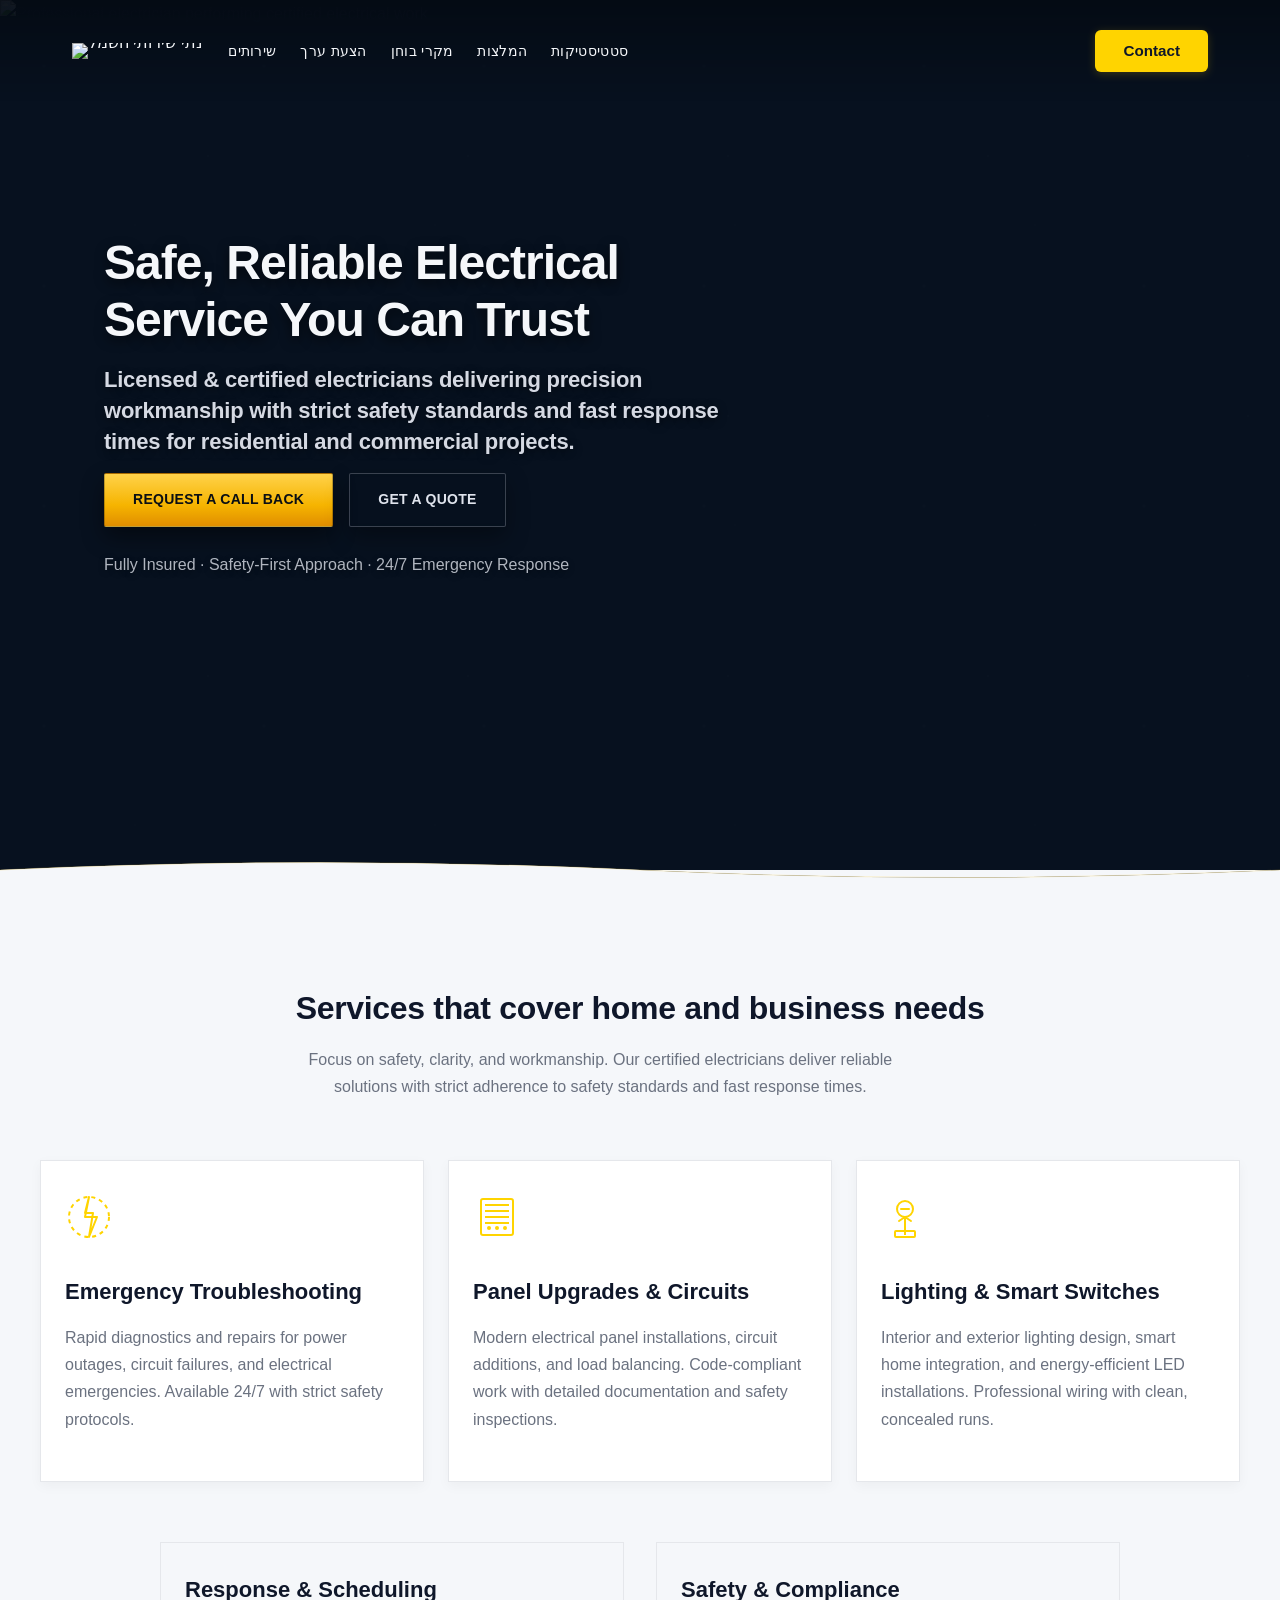
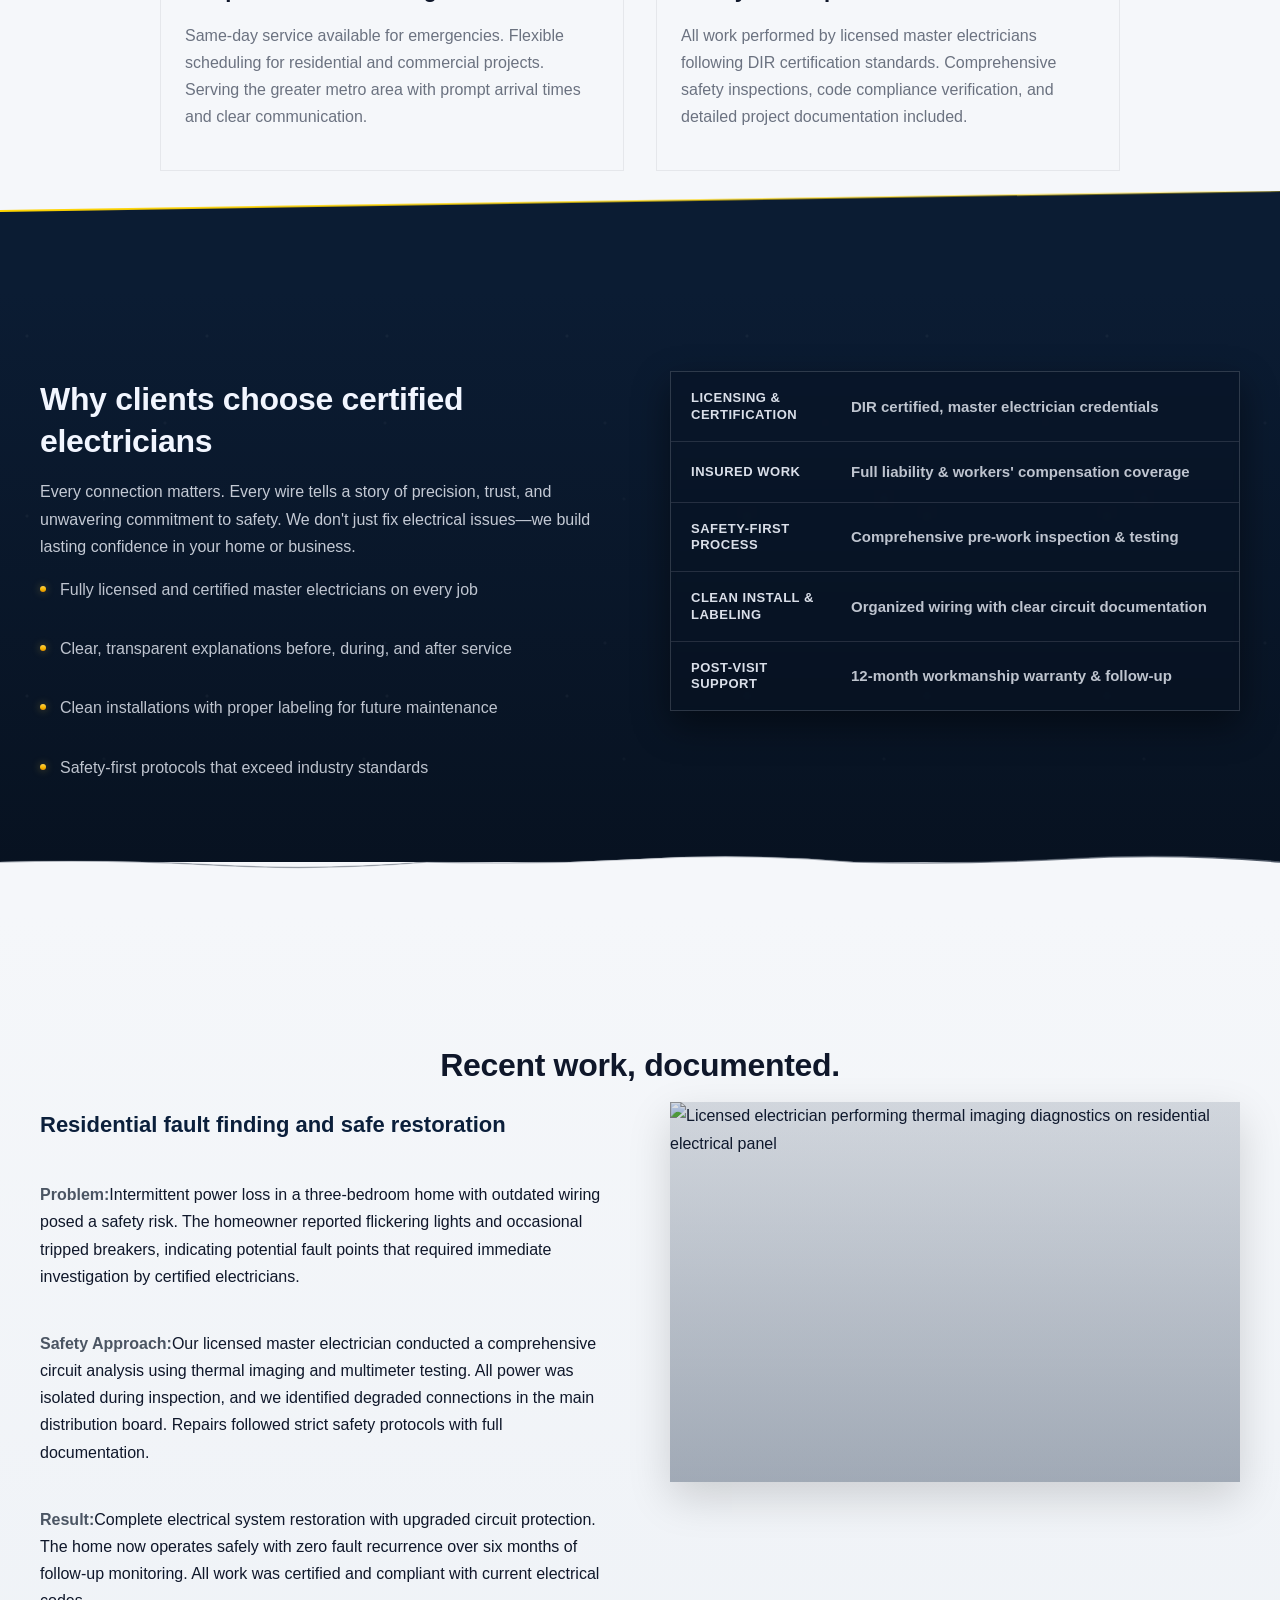
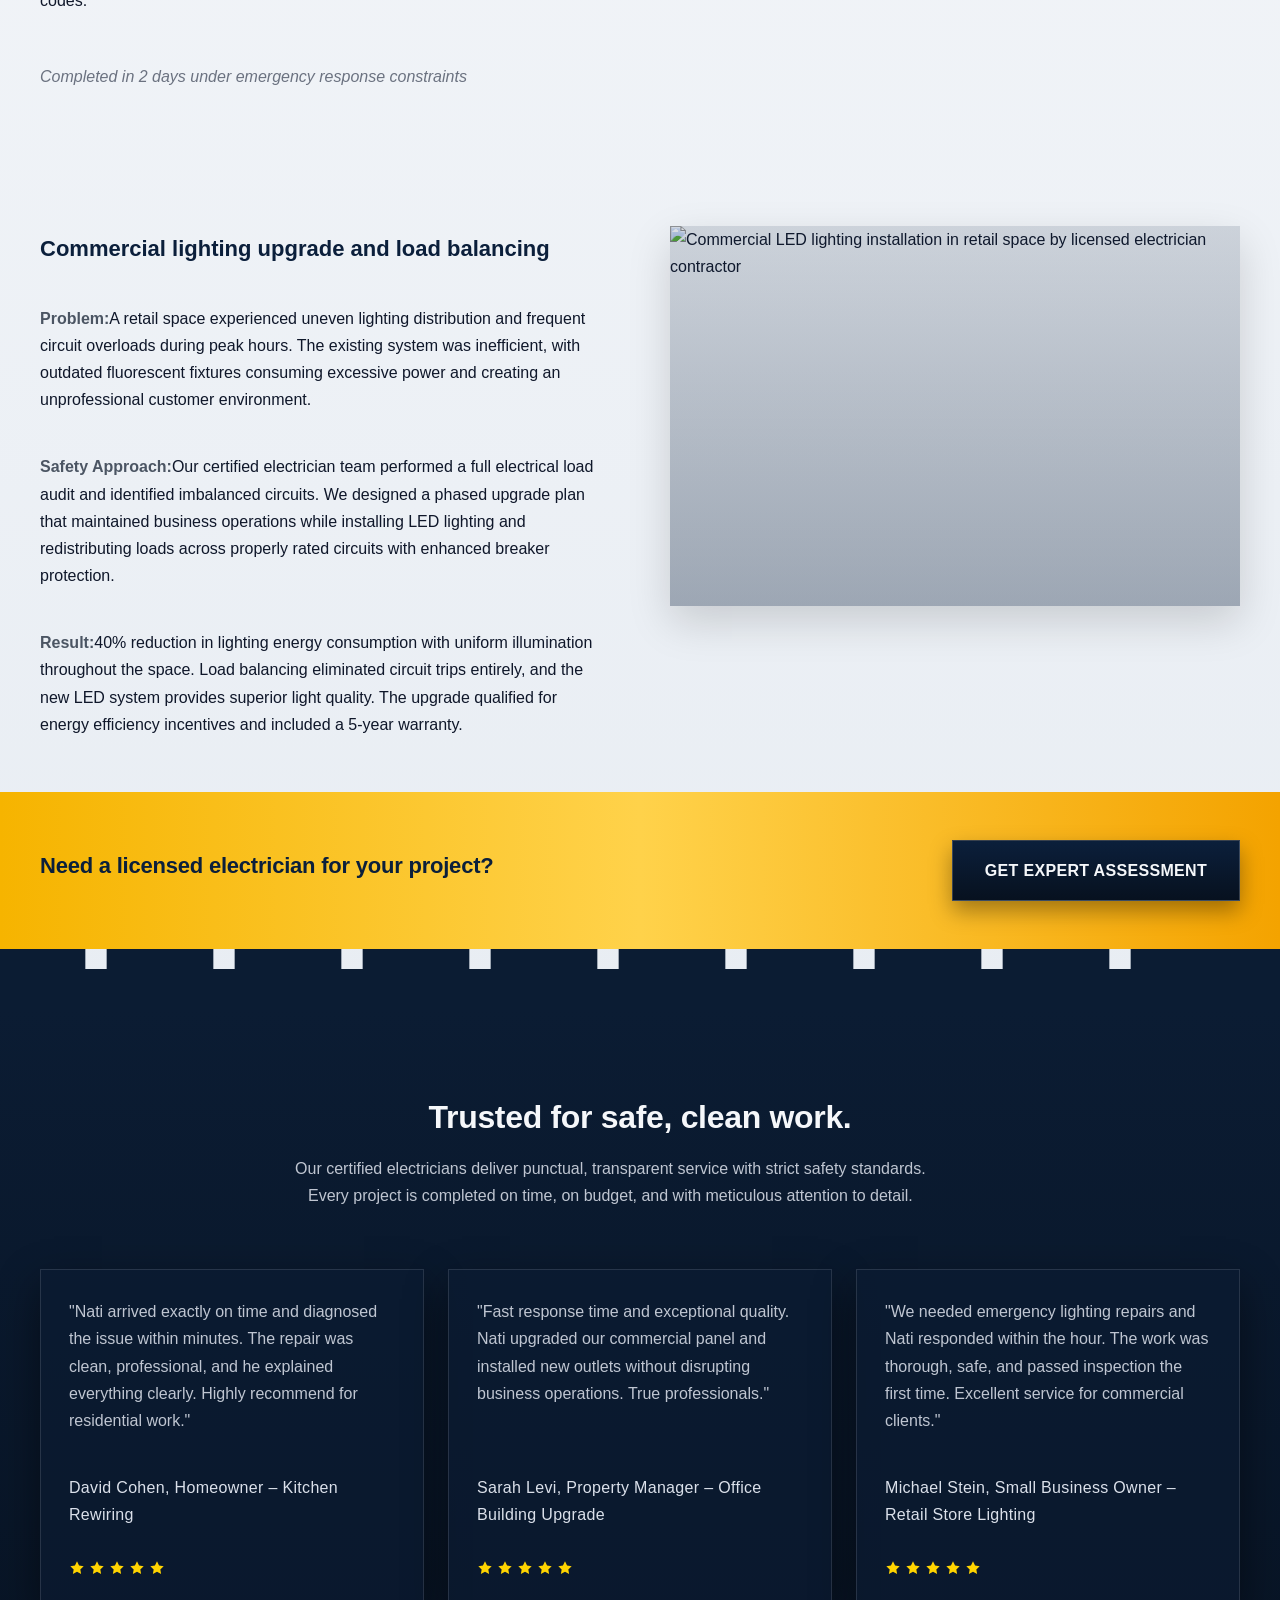
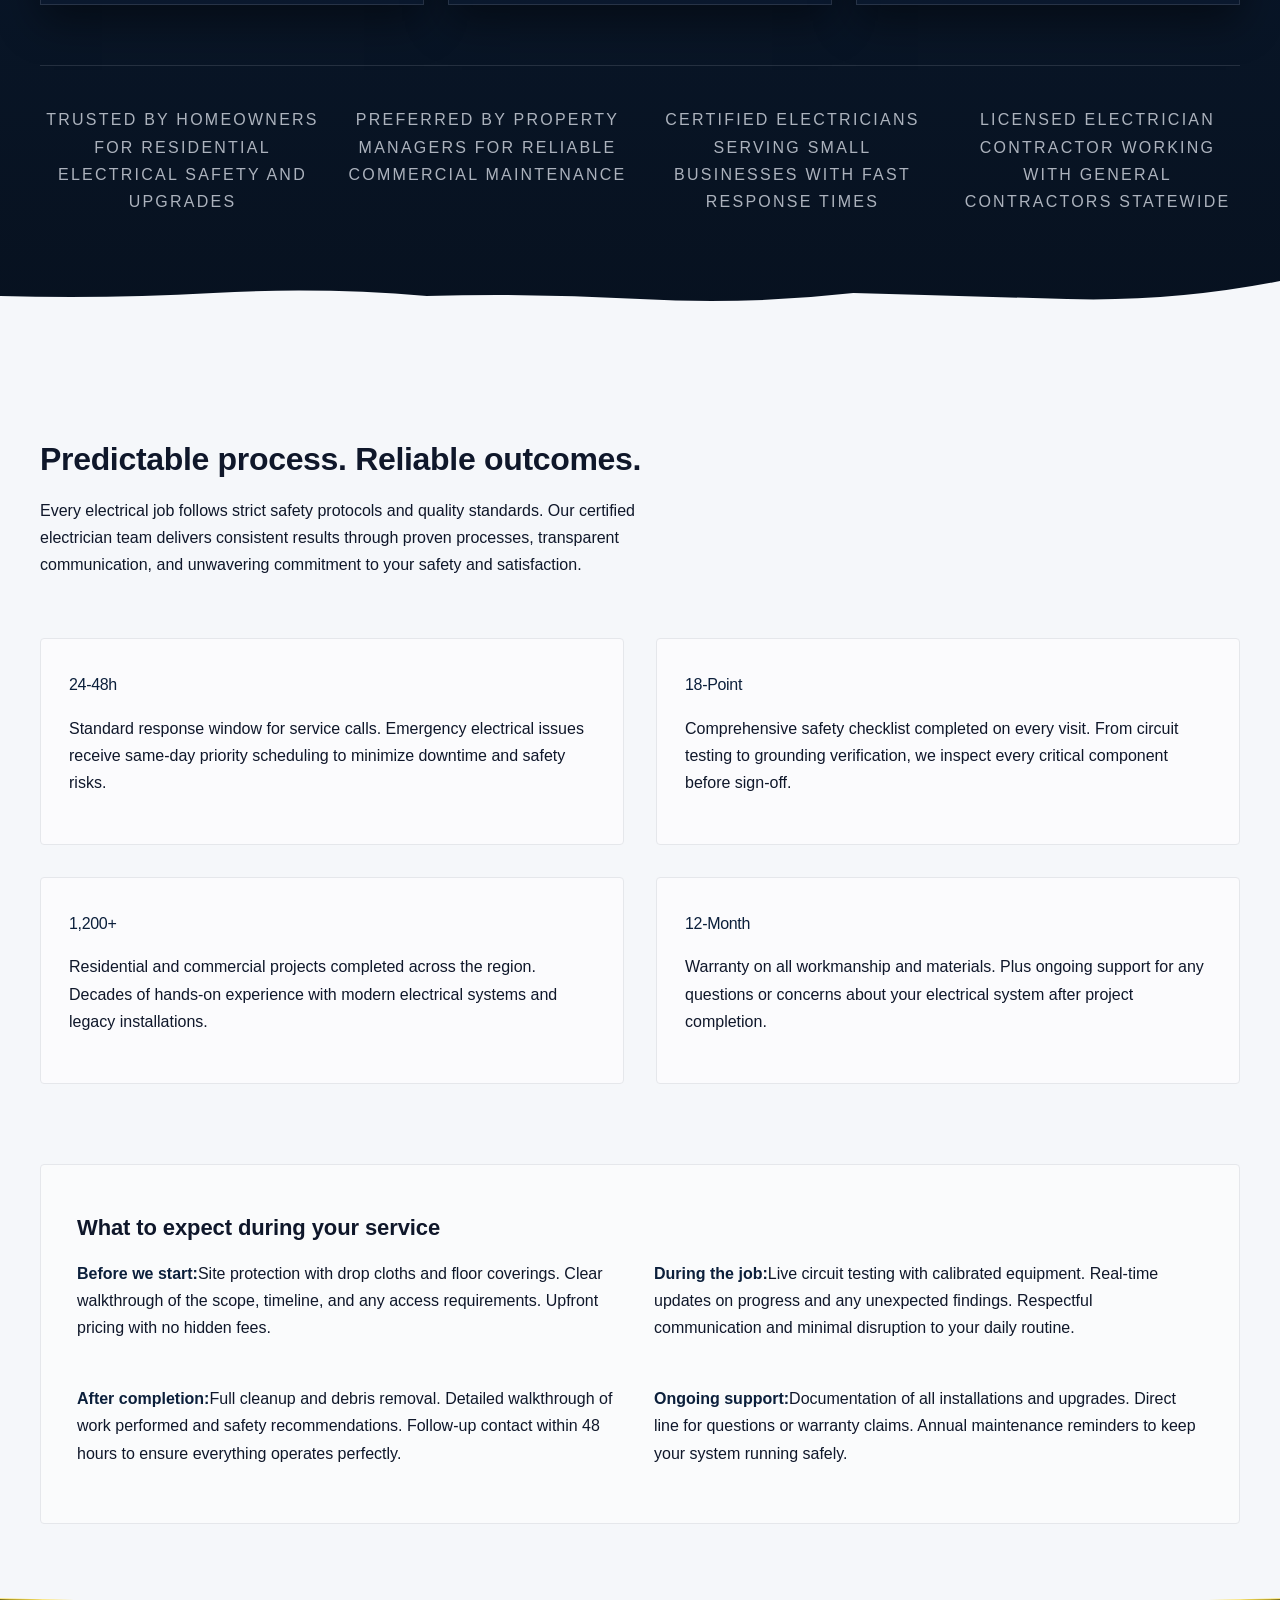
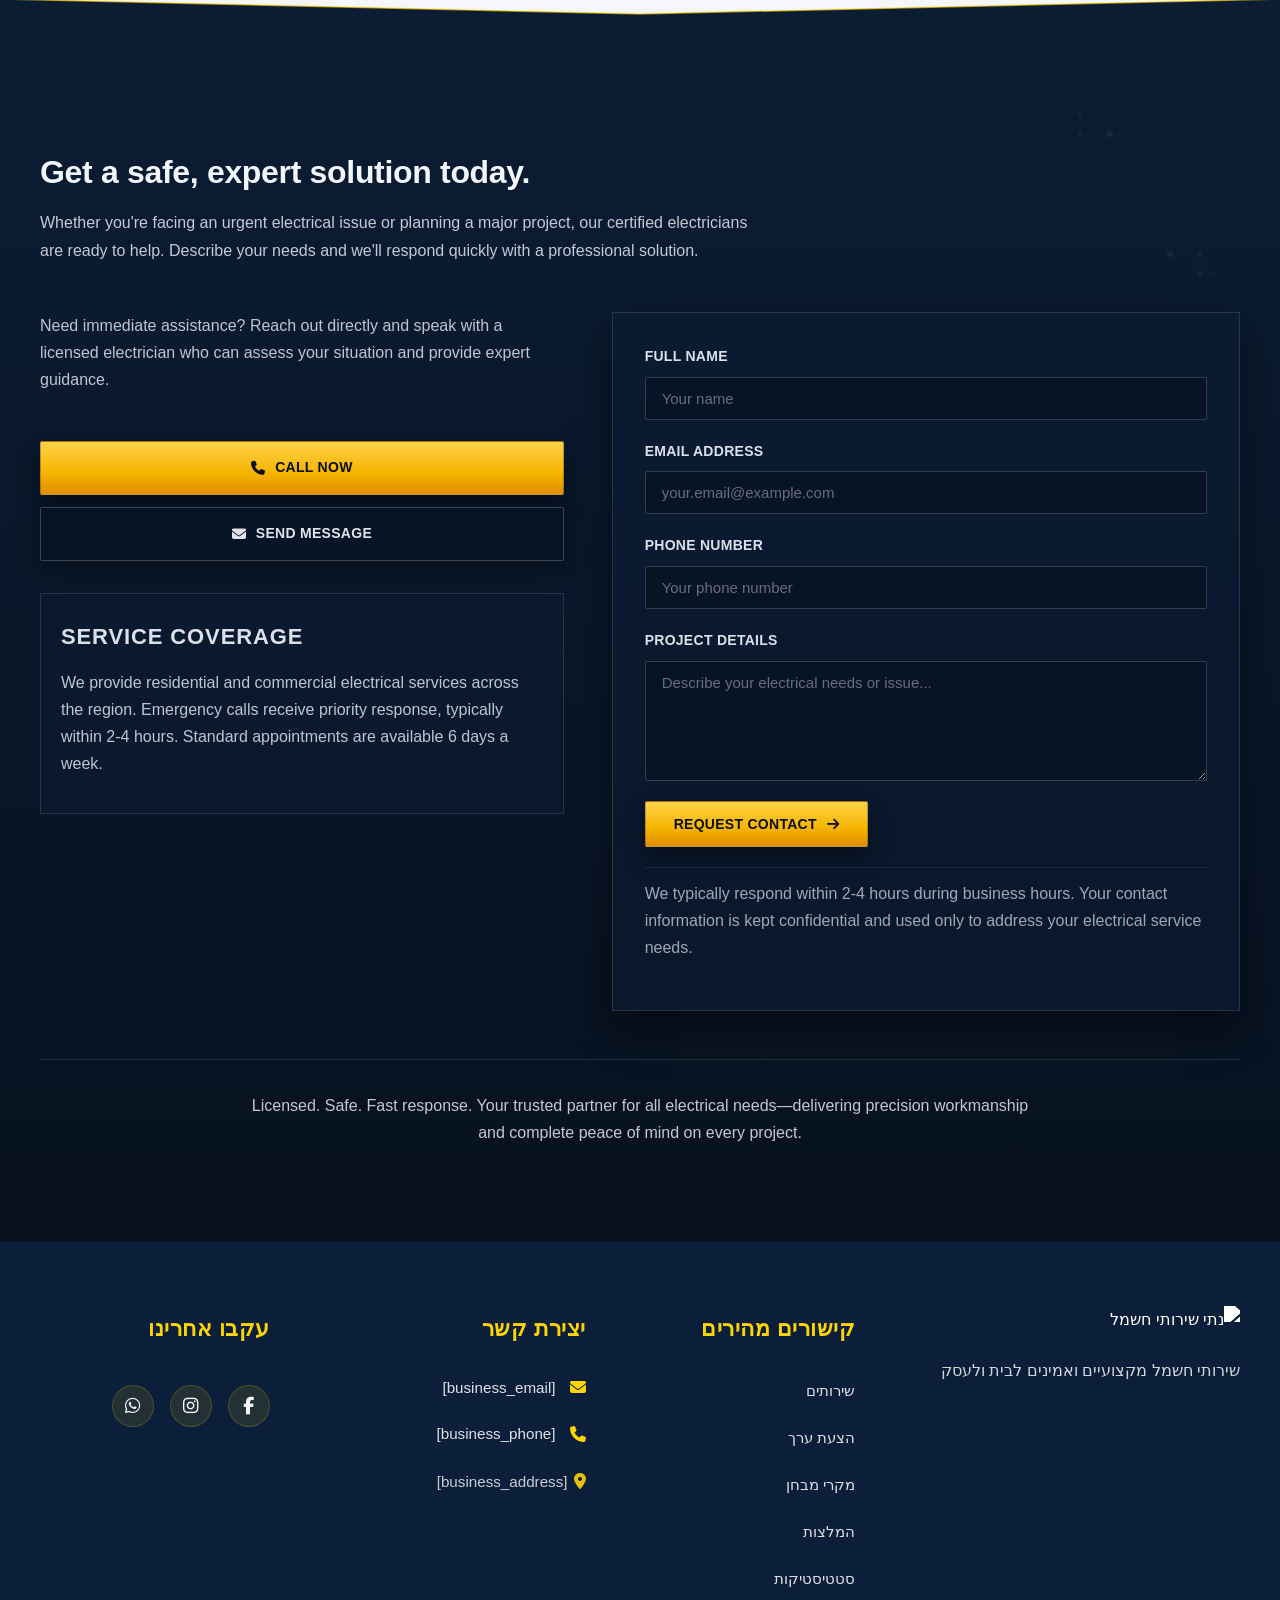
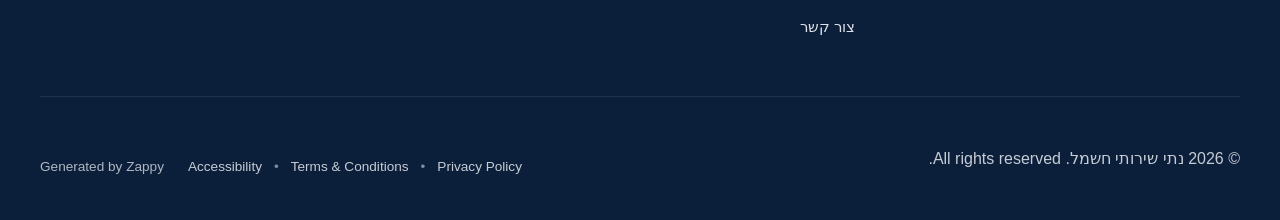
==== public/index.html @ c7303663 "Initial website commit" ====
<!doctype html><html dir="ltr" lang="en"><head><meta charset="UTF-8"><meta content="width=device-width,initial-scale=1" name="viewport"><meta content="index, follow" name="robots"><title>Dir Certified Electricians You Can Trust — נתי שירותי חשמל</title><meta content="Licensed master electrician delivering safe, reliable electrical services for homes and businesses. Fast response, precision work, strict safety standards." name="description"><meta content="dir certified electricians, licensed master electrician, licensed electrician contractor, certified electrician, reliable electrical services" name="keywords"><script>!function(){"use strict";var t="9a68afe2-b99f-4a59-a648-2c5692801ebb",e="https://api.zappy5.com/api/analytics/track",a=18e5,n=2592e6,o=!0,i=!0,r=!0;var s=function(){var e="zappy_visitor_"+t,a=null;try{if(a=localStorage.getItem(e)){var o=JSON.parse(a),i=Date.now();if(i-o.created<n)return o.lastSeen=i,localStorage.setItem(e,JSON.stringify(o)),o.id}}catch(t){console.warn("Zappy Analytics: LocalStorage not available")}var r="zv_"+Date.now()+"_"+Math.random().toString(36).substr(2,9);try{localStorage.setItem(e,JSON.stringify({id:r,created:Date.now(),lastSeen:Date.now()}))}catch(t){}return r}(),c=function(){var e="zappy_session_"+t,n=null;try{if(n=sessionStorage.getItem(e)){var o=JSON.parse(n),i=Date.now();if(i-o.timestamp<a)return o.timestamp=i,sessionStorage.setItem(e,JSON.stringify(o)),o.id}}catch(t){console.warn("Zappy Analytics: SessionStorage not available")}var r="zs_"+Date.now()+"_"+Math.random().toString(36).substr(2,9);try{sessionStorage.setItem(e,JSON.stringify({id:r,timestamp:Date.now()}))}catch(t){}return r}();function l(a,n){n=n||{};var o={website_id:t,event_type:a,page_path:window.location.pathname,referrer:document.referrer||"direct",visitor_id:s,session_id:c,metadata:n};if(navigator.sendBeacon){var i=new Blob([JSON.stringify(o)],{type:"application/json"});navigator.sendBeacon(e,i)}else fetch(e,{method:"POST",headers:{"Content-Type":"application/json"},body:JSON.stringify(o),keepalive:!0}).catch(function(t){console.warn("Zappy Analytics: Failed to track event",t)})}o&&l("pageview",{title:document.title,url:window.location.href}),i&&document.addEventListener("click",function(t){var e=t.target;if("BUTTON"===e.tagName||e.closest("button")){var a="BUTTON"===e.tagName?e:e.closest("button");l("click",{element:"button",text:a.textContent.trim().substring(0,100),id:a.id||null,class:a.className||null})}else if("A"===e.tagName||e.closest("a")){var n="A"===e.tagName?e:e.closest("a");l("navigation",{element:"link",text:n.textContent.trim().substring(0,100),href:n.href,external:n.hostname!==window.location.hostname})}},!0),r&&document.addEventListener("submit",function(t){var e=t.target;l("form_submit",{form_id:e.id||null,form_name:e.name||null,form_action:e.action||null,form_method:e.method||"GET"})},!0);var m=Date.now();window.addEventListener("beforeunload",function(){l("page_unload",{time_on_page:Math.floor((Date.now()-m)/1e3),page_path:window.location.pathname})}),window.zappyAnalytics={track:l,getVisitorId:function(){return s},getSessionId:function(){return c}}}()</script><meta content="Dir Certified Electricians You Can Trust — נתי שירותי חשמל" property="og:title"><meta content="Licensed master electrician delivering safe, reliable electrical services for homes and businesses. Fast response, precision work, strict safety standards." property="og:description"><meta content="website" property="og:type"><meta content="en_US" property="og:locale"><meta content="summary_large_image" name="twitter:card"><meta content="Dir Certified Electricians You Can Trust — נתי שירותי חשמל" name="twitter:title"><meta content="Licensed master electrician delivering safe, reliable electrical services for homes and businesses. Fast response, precision work, strict safety standards." name="twitter:description"><link href="https://cdnjs.cloudflare.com/ajax/libs/font-awesome/6.4.0/css/all.min.css" rel="stylesheet"><link href="/assets/favicon.ico" rel="icon" type="image/x-icon"><link href="/assets/favicon-16x16.png" rel="icon" type="image/png" sizes="16x16"><link href="/assets/favicon-32x32.png" rel="icon" type="image/png" sizes="32x32"><link href="/assets/favicon-48x48.png" rel="icon" type="image/png" sizes="48x48"><link href="/assets/favicon-192x192.png" rel="icon" type="image/png" sizes="192x192"><link href="/assets/favicon-512x512.png" rel="icon" type="image/png" sizes="512x512"><link href="/assets/apple-touch-icon.png" rel="apple-touch-icon"><link href="https://cdn.jsdelivr.net/npm/vanilla-cookieconsent@3/dist/cookieconsent.css" rel="stylesheet"><script src="https://cdn.jsdelivr.net/npm/vanilla-cookieconsent@3/dist/cookieconsent.umd.js"></script><script src="https://cdn.jsdelivr.net/gh/mickidum/acc_toolbar/acctoolbar/acctoolbar.min.js"></script><link href="/styles.css" rel="stylesheet"><style id="zappy-dropdown-submenu-styles">#navMenu li:has(.sub-menu),.nav-menu li:has(.sub-menu),.navbar li:has(.sub-menu),nav li:has(.sub-menu){position:relative}#navMenu .sub-menu,.nav-menu .sub-menu,.navbar .sub-menu,nav .sub-menu{display:block!important;position:absolute!important;top:100%;left:0;min-width:220px;background:#fff;border-radius:8px;box-shadow:0 8px 25px rgba(0,0,0,.15);padding:8px 0;opacity:0;visibility:hidden;transform:translateY(10px);transition:all .3s ease;z-index:1000;list-style:none;pointer-events:none}#navMenu li:hover>.sub-menu,.nav-menu li:hover>.sub-menu,.navbar li:hover>.sub-menu,nav li:hover>.sub-menu{opacity:1!important;visibility:visible!important;transform:translateY(0)!important;pointer-events:auto!important}.sub-menu li{list-style:none;margin:0;padding:0}.sub-menu a{display:block!important;padding:10px 16px!important;color:var(--text-dark,#333)!important;font-weight:500;text-decoration:none;white-space:nowrap;transition:background-color .2s}.sub-menu a:hover{background-color:#f5f5f5}[dir=rtl] .nav-menu .sub-menu,[dir=rtl] .navbar .sub-menu,[dir=rtl] nav .sub-menu,html[lang=ar] .nav-menu .sub-menu,html[lang=ar] .navbar .sub-menu,html[lang=ar] nav .sub-menu,html[lang=he] .nav-menu .sub-menu,html[lang=he] .navbar .sub-menu,html[lang=he] nav .sub-menu{left:auto!important;right:0!important}.sub-menu:empty,.sub-menu:not(:has(li)),.sub-menu:not(:has(li:not(.zappy-hidden-menu-item))){display:none!important;opacity:0!important;visibility:hidden!important;pointer-events:none!important}li:has(.menu-group-title):hover>.sub-menu{opacity:1!important;visibility:visible!important;transform:translateY(0)!important;pointer-events:auto!important}#navMenu>li>.menu-group-title,.nav-menu>li>.menu-group-title{display:inline-block;padding:.5rem 1rem;cursor:default;user-select:none}@media (max-width:768px){#navMenu .sub-menu,.nav-menu .sub-menu,.navbar .sub-menu,nav .sub-menu{position:static!important;transform:none!important;box-shadow:none!important;background:0 0!important;max-height:0;overflow:hidden;opacity:0;visibility:hidden;transition:max-height .3s ease,opacity .3s ease;padding:0!important;border-radius:0!important}.sub-menu.mobile-expanded{max-height:500px!important;opacity:1!important;visibility:visible!important;padding:8px 0 8px 16px!important}[dir=rtl] .sub-menu.mobile-expanded,html[lang=he] .sub-menu.mobile-expanded{padding:8px 16px 8px 0!important}#navMenu li:hover>.sub-menu,.nav-menu li:hover>.sub-menu,.navbar li:hover>.sub-menu,nav li:hover>.sub-menu{opacity:0;visibility:hidden;pointer-events:none}#navMenu li>.sub-menu.mobile-expanded,.nav-menu li>.sub-menu.mobile-expanded,.navbar li>.sub-menu.mobile-expanded,nav li>.sub-menu.mobile-expanded{opacity:1!important;visibility:visible!important;pointer-events:auto!important}#navMenu li:has(.sub-menu),.nav-menu li:has(.sub-menu),.navbar li:has(.sub-menu),nav li:has(.sub-menu){display:flex!important;flex-wrap:wrap!important;align-items:center!important;position:relative!important;min-height:44px!important}#navMenu li:has(.sub-menu)>a,.nav-menu li:has(.sub-menu)>a,.navbar li:has(.sub-menu)>a,nav li:has(.sub-menu)>a{flex:1!important;min-width:0!important}#navMenu li:has(.sub-menu)>.menu-group-title,.nav-menu li:has(.sub-menu)>.menu-group-title,.navbar li:has(.sub-menu)>.menu-group-title,nav li:has(.sub-menu)>.menu-group-title{flex:1!important;min-width:0!important;padding:0!important;line-height:inherit!important}#navMenu li:has(.sub-menu)>.sub-menu,.nav-menu li:has(.sub-menu)>.sub-menu,.navbar li:has(.sub-menu)>.sub-menu,nav li:has(.sub-menu)>.sub-menu{flex-basis:100%!important;width:100%!important}#navMenu li:has(.sub-menu)>a [class*=arrow],#navMenu li:has(.sub-menu)>a [class*=chevron],.nav-menu li:has(.sub-menu)>a .fa-angle-down,.nav-menu li:has(.sub-menu)>a .fa-chevron-down,.nav-menu li:has(.sub-menu)>a [class*=arrow],.nav-menu li:has(.sub-menu)>a [class*=chevron],nav li:has(.sub-menu)>a [class*=arrow],nav li:has(.sub-menu)>a [class*=chevron]{display:none!important;visibility:hidden!important}.mobile-submenu-toggle{display:flex!important;align-items:center!important;justify-content:center!important;width:44px!important;height:auto!important;background:0 0!important;border:none!important;cursor:pointer!important;color:var(--text-light)!important;position:static!important;flex-shrink:0!important;align-self:stretch!important;z-index:2!important;padding:0!important;margin:0!important}.mobile-submenu-toggle::after{content:''!important;width:0!important;height:0!important;border-left:6px solid transparent!important;border-right:6px solid transparent!important;border-top:7px solid currentColor!important;transition:transform .3s ease!important}.mobile-submenu-toggle.expanded::after{transform:rotate(180deg)!important}.sub-menu a{padding:10px 0!important;display:block!important;color:var(--text-light)!important}.navbar .sub-menu li a,.zappy-products-dropdown .sub-menu a,nav.navbar .sub-menu li a{color:var(--text-light)!important}}@media (min-width:769px){.mobile-submenu-toggle{display:none!important}}</style><style id="mobile-lang-menu-deployed-css">@media (max-width:768px){.lang-switcher,.nav-container .lang-switcher,.nav-cta-container .lang-switcher,.nav-ecommerce-icons .lang-switcher,.nav-icons-left .lang-switcher,.navbar .lang-switcher,.navbar .nav-cta-container .lang-switcher{display:none!important}.mobile-lang-menu{width:100%;border-top:1px solid rgba(128,128,128,.2);padding:8px 0 0 0;margin-top:8px}.mobile-lang-toggle{display:flex!important;align-items:center;justify-content:space-between;width:100%;padding:12px 16px;background:0 0;border:none;cursor:pointer;font-size:15px;color:inherit;font-family:inherit}.mobile-lang-toggle::after{content:'';display:inline-block;width:8px;height:8px;border-right:2px solid currentColor;border-bottom:2px solid currentColor;transform:rotate(45deg);transition:transform .3s ease;margin-left:8px}.mobile-lang-toggle.expanded::after{transform:rotate(-135deg)}.mobile-lang-options{max-height:0;overflow:hidden;transition:max-height .3s ease}.mobile-lang-options.expanded{max-height:300px}.mobile-lang-option{display:flex!important;align-items:center;gap:10px;padding:10px 24px;text-decoration:none;color:inherit;font-size:14px;font-family:inherit}.mobile-lang-option:hover{background:rgba(128,128,128,.1)}.mobile-lang-option.active{font-weight:600;opacity:.7;pointer-events:none}.mobile-lang-option img{width:20px;height:20px;border-radius:50%}}@media (min-width:769px){.mobile-lang-menu{display:none!important}}</style><style id="zappy-widget-visibility">#mic-access-tool-box,#mic-access-tool-general-button,#mic-init-access-tool #mic-access-tool-box,#mic-init-access-tool #mic-access-tool-general-button,#mic-init-access-tool .mic-access-tool-general-button,._access-icon,._access-menu,.mic-access-tool-box,.mic-access-tool-general-button,div[id*=mic-access-tool-box]{display:none!important;visibility:hidden!important;opacity:0!important;pointer-events:none!important}</style></head><body><nav class="navbar"><button class="mobile-toggle" aria-label="Menu" id="mobileToggle"><svg viewbox="0 0 24 24" fill="none" height="24" width="24" class="hamburger-icon"><path d="M3 12h18M3 6h18M3 18h18" stroke="currentColor" stroke-width="2" stroke-linecap="round"></path></svg><svg viewbox="0 0 24 24" fill="none" height="24" width="24" class="close-icon" style="display:none"><path d="M18 6L6 18M6 6l12 12" stroke="currentColor" stroke-width="2" stroke-linecap="round"></path></svg></button><button class="phone-header-btn" aria-label="Call" data-phone="[business_phone]"><svg viewbox="0 0 24 24" fill="currentColor" height="20" width="20"><path d="M22 16.92v3a2 2 0 0 1-2.18 2 19.79 19.79 0 0 1-8.63-3.07 19.5 19.5 0 0 1-6-6 19.79 19.79 0 0 1-3.07-8.67A2 2 0 0 1 4.11 2h3a2 2 0 0 1 2 1.72 12.84 12.84 0 0 0 .7 2.81 2 2 0 0 1-.45 2.11L8.09 9.91a16 16 0 0 0 6 6l1.27-1.27a2 2 0 0 1 2.11-.45 12.84 12.84 0 0 0 2.81.7A2 2 0 0 1 22 16.92z"></path></svg></button><div class="nav-container"><div class="nav-brand"><a href="/" class="logo-link"><img alt="נתי שירותי חשמל" src="/assets/business-logo.webp" class="logo"></a></div><ul class="nav-menu" id="navMenu"><li><a href="#services">שירותים</a></li><li><a href="#value-proposition">הצעת ערך</a></li><li><a href="#case-studies">מקרי בוחן</a></li><li><a href="#testimonials">המלצות</a></li><li><a href="#stats">סטטיסטיקות</a></li></ul><div class="nav-cta-container"><a href="#contact" class="nav-cta-btn">Contact</a></div></div></nav><script>window.addEventListener("load",function(){const e=document.querySelector(".navbar, nav, header");if(!e)return void console.log("[Navbar] Navbar element not found");let t=document.getElementById("mobileToggle")||document.querySelector(".mobile-toggle")||document.querySelector(".hamburger")||document.querySelector(".hamburger-menu")||document.querySelector(".menu-toggle")||document.querySelector(".burger-menu")||document.querySelector('[aria-label="Menu"]')||document.querySelector('[aria-label="תפריט"]');const o=document.querySelector(".phone-header-btn"),n=window.getComputedStyle(e);let r=n.backgroundColor;if(console.log("[Navbar] Initial navbar background:",r),"transparent"===r||"rgba(0, 0, 0, 0)"===r||r.startsWith("rgba")&&r.includes(", 0)")){const e=n.backgroundImage;if(e&&"none"!==e)console.log("[Navbar] Navbar has background image/gradient, using dark text"),r="rgb(240, 240, 240)";else{const e=window.getComputedStyle(document.body).backgroundColor;console.log("[Navbar] Navbar transparent, using body background:",e),r=e}}const i=r.match(/\d+/g);if(i&&i.length>=3){const e=(.299*parseInt(i[0])+.587*parseInt(i[1])+.114*parseInt(i[2]))/255;console.log("[Navbar] Mobile button colors preserved from Claude CSS (luminance:",e.toFixed(2)+")");const n=document.createElement("style");n.id="zappy-mobile-nav-fix";document.documentElement.lang;document.documentElement.dir,n.textContent='\n        /* Hide mobile buttons on desktop, show only on mobile */\n        @media (min-width: 769px) {\n          .mobile-toggle,\n          .phone-header-btn {\n            display: none !important;\n          }\n        }\n        \n        /* Show and position mobile buttons correctly on mobile */\n        @media (max-width: 768px) {\n          .mobile-toggle,\n          .phone-header-btn {\n            position: absolute !important;\n            top: 50% !important;\n            transform: translateY(-50%) !important;\n            z-index: 1001 !important;\n            display: flex !important;\n            align-items: center !important;\n            justify-content: center !important;\n            width: 36px !important;\n            height: 36px !important;\n            border-radius: 50% !important;\n            border: none !important;\n            cursor: pointer !important;\n            padding: 6px !important;\n            background: none !important;\n            color: var(--nav-text, var(--text-light)) !important;\n          }\n          \n          /* LTR positioning (default): hamburger LEFT, phone RIGHT */\n          html:not([dir="rtl"]):not([lang="he"]):not([lang="ar"]) .mobile-toggle,\n          html[dir="ltr"] .mobile-toggle {\n            left: 12px !important;\n            right: auto !important;\n          }\n          html:not([dir="rtl"]):not([lang="he"]):not([lang="ar"]) .phone-header-btn,\n          html[dir="ltr"] .phone-header-btn {\n            right: 12px !important;\n            left: auto !important;\n          }\n          \n          /* RTL positioning: hamburger RIGHT, phone LEFT */\n          html[dir="rtl"] .mobile-toggle,\n          html[lang="he"] .mobile-toggle,\n          html[lang="ar"] .mobile-toggle {\n            right: 12px !important;\n            left: auto !important;\n          }\n          html[dir="rtl"] .phone-header-btn,\n          html[lang="he"] .phone-header-btn,\n          html[lang="ar"] .phone-header-btn {\n            left: 12px !important;\n            right: auto !important;\n          }\n          \n          /* CRITICAL: Ensure nav-container has min-height on mobile */\n          /* All children are positioned absolutely/fixed on mobile, so height:auto collapses to 0 */\n          .nav-container {\n            min-height: 70px !important;\n            position: relative !important;\n          }\n          \n          /* Ensure SVG icons are properly sized and inherit color */\n          .mobile-toggle svg,\n          .phone-header-btn svg {\n            width: 24px !important;\n            height: 24px !important;\n            /* Don\'t force display - let JavaScript control hamburger/close toggle */\n          }\n          \n          /* Reset nav-cta-container on mobile - remove desktop box-shadow/padding */\n          /* that creates a visible ghost box when CTA button is hidden */\n          .nav-cta-container {\n            box-shadow: none !important;\n            padding: 0 !important;\n          }\n          \n          /* Hide nav-cta-container entirely on mobile when there\'s no lang-switcher */\n          /* (only the CTA button is inside, and it\'s hidden on mobile) */\n          .nav-cta-container:not(:has(.lang-switcher)) {\n            display: none !important;\n          }\n          \n          /* CRITICAL: Prevent hero image fade gradient from bleeding over headline text */\n          /* The .image-fade-gradient has bottom: -30px (extends below parent) */\n          /* On mobile stacked layout, this overlaps the h1 text below the image */\n          .hero-image-column {\n            overflow: hidden !important;\n          }\n          .image-fade-gradient {\n            bottom: 0 !important;\n          }\n          \n          /* Hide desktop language switcher on mobile - hamburger menu handles it */\n          /* High specificity to override stored CSS */\n          .lang-switcher,\n          .nav-cta-container .lang-switcher,\n          .nav-container .lang-switcher,\n          .navbar .lang-switcher,\n          .navbar .nav-cta-container .lang-switcher {\n            display: none !important;\n          }\n        }\n      ';const r=document.getElementById("zappy-mobile-nav-fix");r&&r.remove(),document.head.appendChild(n),console.log("[Navbar] Critical CSS injected for mobile nav positioning");const l=window.innerWidth<=768;if(t){const e=t.querySelector(".hamburger-icon"),o=t.querySelector(".close-icon");e&&(e.style.setProperty("width","24px","important"),e.style.setProperty("height","24px","important"),e.style.setProperty("display","block","important")),o&&(o.style.setProperty("width","24px","important"),o.style.setProperty("height","24px","important"),o.style.setProperty("display","none","important")),l?(t.style.setProperty("position","absolute","important"),t.style.setProperty("top","50%","important"),t.style.setProperty("transform","translateY(-50%)","important"),t.style.setProperty("z-index","1001","important"),t.style.removeProperty("left"),t.style.removeProperty("right"),console.log("[Navbar] Mobile toggle positioning applied (mobile viewport)")):(t.style.removeProperty("position"),t.style.removeProperty("top"),t.style.removeProperty("transform"),t.style.removeProperty("z-index"),t.style.removeProperty("left"),t.style.removeProperty("right"),console.log("[Navbar] Desktop viewport - cleared mobile toggle inline positioning"))}if(o){const e=o.querySelector("svg");e&&(e.style.width="24px",e.style.height="24px",e.setAttribute("width","24"),e.setAttribute("height","24")),l?(o.style.setProperty("position","absolute","important"),o.style.setProperty("top","50%","important"),o.style.setProperty("transform","translateY(-50%)","important"),o.style.setProperty("z-index","1001","important"),o.style.removeProperty("left"),o.style.removeProperty("right"),console.log("[Navbar] Phone button positioning applied (mobile viewport)")):(o.style.removeProperty("position"),o.style.removeProperty("top"),o.style.removeProperty("transform"),o.style.removeProperty("z-index"),o.style.removeProperty("left"),o.style.removeProperty("right"),console.log("[Navbar] Desktop viewport - cleared phone button inline positioning"))}}else console.log("[Navbar] Could not parse background color:",r);t=document.getElementById("mobileToggle")||document.querySelector(".mobile-toggle")||document.querySelector(".hamburger")||document.querySelector(".hamburger-menu")||document.querySelector(".menu-toggle")||document.querySelector(".burger-menu")||document.querySelector('[aria-label="Menu"]')||document.querySelector('[aria-label="תפריט"]');const l=document.getElementById("navMenu")||document.querySelector(".nav-menu")||document.querySelector(".nav-links")||document.querySelector("nav ul:not(.submenu)");if(!t||!l)return void console.log("[Navbar] Mobile toggle or menu not found:",{toggle:!!t,menu:!!l});l.id||(l.id="navMenu"),console.log("[Navbar] Initializing mobile menu...");const a=t.cloneNode(!0);t.parentNode.replaceChild(a,t),a.addEventListener("click",function(e){e.preventDefault(),e.stopPropagation();const t=this.querySelector(".hamburger-icon"),o=this.querySelector(".close-icon");l.classList.contains("active")?(l.classList.remove("active"),t&&t.style.setProperty("display","block","important"),o&&o.style.setProperty("display","none","important"),document.body.style.overflow="",console.log("[Navbar] Menu closed")):(l.classList.add("active"),t&&t.style.setProperty("display","none","important"),o&&o.style.setProperty("display","block","important"),document.body.style.overflow="hidden",console.log("[Navbar] Menu opened"))}),l.querySelectorAll("a").forEach(function(e){e.addEventListener("click",function(){if("#"===this.getAttribute("href"))return;const e=a.querySelector(".hamburger-icon"),t=a.querySelector(".close-icon");l.classList.remove("active"),e&&e.style.setProperty("display","block","important"),t&&t.style.setProperty("display","none","important"),document.body.style.overflow="",console.log("[Navbar] Menu closed (link clicked)")})});var s=l.querySelectorAll(".dropdown-toggle");s.forEach(function(e){e.addEventListener("click",function(e){e.preventDefault(),e.stopPropagation();var t=this.closest(".nav-dropdown");t&&(t.parentNode.querySelectorAll(".nav-dropdown.open").forEach(function(e){e!==t&&e.classList.remove("open")}),t.classList.toggle("open"),console.log("[Navbar] Dropdown toggled:",t.classList.contains("open")?"open":"closed"))})}),document.addEventListener("click",function(e){e.target.closest(".nav-dropdown")||document.querySelectorAll(".nav-dropdown.open").forEach(function(e){e.classList.remove("open")})}),console.log("[Navbar] Dropdown handlers initialized for "+s.length+" dropdowns"),o&&o.addEventListener("click",function(){const e=document.querySelectorAll('a[href^="tel:"]'),t=e.length>0?e[0].getAttribute("href").replace("tel:",""):"[business_phone]";window.location.href="tel:"+t,console.log("[Navbar] Phone button clicked")}),console.log("[Navbar] Mobile menu initialized successfully");const p=function(){const e=document.querySelector(".whatsapp-float");e&&(window.innerWidth>=769?(e.style.setProperty("display","none","important"),e.style.setProperty("visibility","hidden","important"),e.style.setProperty("opacity","0","important"),e.style.setProperty("pointer-events","none","important"),console.log("[WhatsApp] Button hidden on desktop")):(e.style.removeProperty("display"),e.style.removeProperty("visibility"),e.style.removeProperty("opacity"),e.style.removeProperty("pointer-events"),console.log("[WhatsApp] Button visible on mobile")))};let c;p(),window.addEventListener("resize",function(){clearTimeout(c),c=setTimeout(p,100)})})</script><main><section class="home-hero-section" data-layout-spec="Home-hero" data-hero-type="fullscreen-scrim"><div class="home-hero-section__bg-wrapper"><img alt="Professional electrician performing certified electrical work" src="/assets/site-home-hero-bg.webp" class="home-hero-section__bg-image" data-context="Professional licensed electrician working on a modern electrical panel in a bright, well-lit commercial or residential space. The electrician should be wearing safety gear, focused on precise electrical work. The image should convey expertise, safety, and professionalism. Warm natural lighting, clean modern environment, tools visible, sense of precision and trust. High-quality professional photography style." data-hero-bg="true" data-placeholder="home-hero-bg" data-preserve-bg="0" height="1080" width="1920"></div><div class="home-hero-section__scrim" aria-hidden="true"></div><div class="home-hero-section__pattern-overlay" aria-hidden="true"></div><div class="home-hero-section__content-wrapper"><div class="home-hero-section__content"><h1 class="home-hero-section__headline">Safe, Reliable Electrical Service You Can Trust</h1><h3 class="home-hero-section__subtitle">Licensed &amp; certified electricians delivering precision workmanship with strict safety standards and fast response times for residential and commercial projects.</h3><div class="home-hero-section__cta-row"><a href="#contact" class="home-hero-section__btn home-hero-section__btn--primary">Request a Call Back</a><a href="#contact" class="home-hero-section__btn home-hero-section__btn--secondary">Get a Quote</a></div><p class="home-hero-section__trust-line">Fully Insured · Safety-First Approach · 24/7 Emergency Response</p></div></div><div class="home-hero-section__divider-wrapper"><svg viewbox="0 0 1200 80" xmlns="http://www.w3.org/2000/svg" data-no-icon-edit="true" aria-hidden="true" preserveaspectratio="none"><defs><linearGradient id="home-hero-divider-gradient" x1="0%" x2="0%" y1="0%" y2="100%"><stop offset="0%" style="stop-color:#0B1C33;stop-opacity:1"></stop><stop offset="100%" style="stop-color:#F5F7FA;stop-opacity:1"></stop></linearGradient></defs><path d="M0,80 L0,50 Q300,35 600,50 T1200,50 L1200,80 Z" fill="#F5F7FA"></path><path d="M0,50 Q300,35 600,50 T1200,50" fill="#F5F7FA" stroke="rgba(255,210,74,0.25)" stroke-width="1"></path></svg></div></section><section class="home-services-section" data-layout-spec="Home-services"><div class="home-services-container"><div class="home-services-intro"><h2>Services that cover home and business needs</h2><p>Focus on safety, clarity, and workmanship. Our certified electricians deliver reliable solutions with strict adherence to safety standards and fast response times.</p></div><div class="home-services-grid"><div class="home-services-card"><svg viewbox="0 0 48 48" xmlns="http://www.w3.org/2000/svg" fill="none" class="home-services-icon" data-element-type="icon" data-icon-type="svg"><path d="M24 4L20 20H28L24 44L32 24H20L24 4Z" stroke="currentColor" stroke-width="2" stroke-linecap="round" stroke-linejoin="round"></path><circle cx="24" cy="24" r="20" stroke="currentColor" stroke-width="2" stroke-dasharray="4 4"></circle></svg><h3>Emergency Troubleshooting</h3><p>Rapid diagnostics and repairs for power outages, circuit failures, and electrical emergencies. Available 24/7 with strict safety protocols.</p></div><div class="home-services-card"><svg viewbox="0 0 48 48" xmlns="http://www.w3.org/2000/svg" fill="none" class="home-services-icon" data-element-type="icon" data-icon-type="svg"><rect height="36" width="32" x="8" y="6" rx="2" stroke="currentColor" stroke-width="2"></rect><line x1="12" x2="36" y1="12" y2="12" stroke="currentColor" stroke-width="2"></line><line x1="12" x2="36" y1="18" y2="18" stroke="currentColor" stroke-width="2"></line><line x1="12" x2="36" y1="24" y2="24" stroke="currentColor" stroke-width="2"></line><line x1="12" x2="36" y1="30" y2="30" stroke="currentColor" stroke-width="2"></line><circle cx="16" cy="35" r="2" fill="currentColor"></circle><circle cx="24" cy="35" r="2" fill="currentColor"></circle><circle cx="32" cy="35" r="2" fill="currentColor"></circle></svg><h3>Panel Upgrades &amp; Circuits</h3><p>Modern electrical panel installations, circuit additions, and load balancing. Code-compliant work with detailed documentation and safety inspections.</p></div><div class="home-services-card"><svg viewbox="0 0 48 48" xmlns="http://www.w3.org/2000/svg" fill="none" class="home-services-icon" data-element-type="icon" data-icon-type="svg"><circle cx="24" cy="16" r="8" stroke="currentColor" stroke-width="2"></circle><path d="M24 24L24 42" stroke="currentColor" stroke-width="2"></path><path d="M18 28L24 24L30 28" stroke="currentColor" stroke-width="2" stroke-linecap="round" stroke-linejoin="round"></path><rect height="6" width="20" x="14" y="38" rx="1" stroke="currentColor" stroke-width="2"></rect><line x1="20" x2="28" y1="16" y2="16" stroke="currentColor" stroke-width="2" stroke-linecap="round"></line></svg><h3>Lighting &amp; Smart Switches</h3><p>Interior and exterior lighting design, smart home integration, and energy-efficient LED installations. Professional wiring with clean, concealed runs.</p></div></div><div class="home-services-secondary"><div class="home-services-mini-block"><h3>Response &amp; Scheduling</h3><p>Same-day service available for emergencies. Flexible scheduling for residential and commercial projects. Serving the greater metro area with prompt arrival times and clear communication.</p></div><div class="home-services-mini-block"><h3>Safety &amp; Compliance</h3><p>All work performed by licensed master electricians following DIR certification standards. Comprehensive safety inspections, code compliance verification, and detailed project documentation included.</p></div></div></div><div class="home-services-divider-wrapper"><svg viewbox="0 0 1200 100" xmlns="http://www.w3.org/2000/svg" data-no-icon-edit="true" aria-hidden="true" preserveaspectratio="none"><defs><linearGradient id="home-services-accent-line" x1="0%" x2="100%" y1="0%" y2="0%"><stop offset="0%" style="stop-color:#FFD400;stop-opacity:1"></stop><stop offset="100%" style="stop-color:#FFD400;stop-opacity:0.3"></stop></linearGradient></defs><path d="M0,100 L0,20 L1200,0 L1200,100 Z" fill="#0B1C33"></path><line x1="0" x2="1200" y1="20" y2="0" stroke="url(#home-services-accent-line)" stroke-width="2"></line></svg></div></section><section class="home-value-proposition-section" data-layout-spec="Home-value-proposition"><div class="value-prop-container"><div class="value-prop-grid"><div class="value-prop-content"><h2>Why clients choose certified electricians</h2><p class="value-prop-intro">Every connection matters. Every wire tells a story of precision, trust, and unwavering commitment to safety. We don't just fix electrical issues—we build lasting confidence in your home or business.</p><div class="value-prop-list"><p class="value-prop-item">Fully licensed and certified master electricians on every job</p><p class="value-prop-item">Clear, transparent explanations before, during, and after service</p><p class="value-prop-item">Clean installations with proper labeling for future maintenance</p><p class="value-prop-item">Safety-first protocols that exceed industry standards</p></div></div><div class="value-prop-specs"><div class="spec-table"><div class="spec-row"><div class="spec-label">Licensing &amp; Certification</div><div class="spec-value">DIR certified, master electrician credentials</div></div><div class="spec-row"><div class="spec-label">Insured Work</div><div class="spec-value">Full liability &amp; workers' compensation coverage</div></div><div class="spec-row"><div class="spec-label">Safety-First Process</div><div class="spec-value">Comprehensive pre-work inspection &amp; testing</div></div><div class="spec-row"><div class="spec-label">Clean Install &amp; Labeling</div><div class="spec-value">Organized wiring with clear circuit documentation</div></div><div class="spec-row"><div class="spec-label">Post-Visit Support</div><div class="spec-value">12-month workmanship warranty &amp; follow-up</div></div></div></div></div></div><div class="value-prop-divider-wrapper"><svg viewbox="0 0 1200 100" xmlns="http://www.w3.org/2000/svg" data-no-icon-edit="true" aria-hidden="true" preserveaspectratio="none"><defs><linearGradient id="dividerGradient" x1="0%" x2="100%" y1="0%" y2="0%"><stop offset="0%" style="stop-color:#4B5563;stop-opacity:0.4"></stop><stop offset="50%" style="stop-color:#4B5563;stop-opacity:0.25"></stop><stop offset="100%" style="stop-color:#4B5563;stop-"></stop></linearGradient></defs><path d="M0,100 L0,45 Q100,42 200,48 T400,45 Q500,48 600,42 T800,45 Q900,48 1000,42 T1200,45 L1200,100 Z" fill="#F5F7FA"></path><path d="M0,45 Q100,42 200,48 T400,45 Q500,48 600,42 T800,45 Q900,48 1000,42 T1200,45" fill="#F5F7FA" stroke="url(#dividerGradient)" stroke-width="1.5"></path></svg></div></section><section class="home-case-studies-section" data-layout-spec="Home-case-studies" id="case-studies"><div class="home-case-studies-container"><h2 class="home-case-studies-title">Recent work, documented.</h2><article class="home-case-studies-case"><div class="home-case-studies-content"><h3 class="home-case-studies-case-title">Residential fault finding and safe restoration</h3><p class="home-case-studies-paragraph"><strong>Problem:</strong>Intermittent power loss in a three-bedroom home with outdated wiring posed a safety risk. The homeowner reported flickering lights and occasional tripped breakers, indicating potential fault points that required immediate investigation by certified electricians.</p><p class="home-case-studies-paragraph"><strong>Safety Approach:</strong>Our licensed master electrician conducted a comprehensive circuit analysis using thermal imaging and multimeter testing. All power was isolated during inspection, and we identified degraded connections in the main distribution board. Repairs followed strict safety protocols with full documentation.</p><p class="home-case-studies-paragraph"><strong>Result:</strong>Complete electrical system restoration with upgraded circuit protection. The home now operates safely with zero fault recurrence over six months of follow-up monitoring. All work was certified and compliant with current electrical codes.</p><p class="home-case-studies-meta">Completed in 2 days under emergency response constraints</p></div><div class="home-case-studies-image-wrapper"><div class="home-case-studies-image-overlay"></div><img alt="Licensed electrician performing thermal imaging diagnostics on residential electrical panel" src="/assets/site-home-case-studies-image-1.webp" data-context="Professional electrician using thermal imaging camera to inspect residential electrical panel in modern home, diagnostic equipment visible, safety-focused work environment, technical precision" data-placeholder="home-case-studies-image-1" height="400" width="600"></div></article><article class="home-case-studies-case"><div class="home-case-studies-content"><h3 class="home-case-studies-case-title">Commercial lighting upgrade and load balancing</h3><p class="home-case-studies-paragraph"><strong>Problem:</strong>A retail space experienced uneven lighting distribution and frequent circuit overloads during peak hours. The existing system was inefficient, with outdated fluorescent fixtures consuming excessive power and creating an unprofessional customer environment.</p><p class="home-case-studies-paragraph"><strong>Safety Approach:</strong>Our certified electrician team performed a full electrical load audit and identified imbalanced circuits. We designed a phased upgrade plan that maintained business operations while installing LED lighting and redistributing loads across properly rated circuits with enhanced breaker protection.</p><p class="home-case-studies-paragraph"><strong>Result:</strong>40% reduction in lighting energy consumption with uniform illumination throughout the space. Load balancing eliminated circuit trips entirely, and the new LED system provides superior light quality. The upgrade qualified for energy efficiency incentives and included a 5-year warranty.</p><p class="home-case-studies-meta">Completed over 3 weekends to minimize business disruption</p></div><div class="home-case-studies-image-wrapper"><div class="home-case-studies-image-overlay"></div><img alt="Commercial LED lighting installation in retail space by licensed electrician contractor" src="/assets/site-home-case-studies-image-2.webp" data-context="Modern commercial retail space with newly installed LED lighting system, clean professional environment, electrician on ladder adjusting fixtures, bright even illumination, technical precision" data-placeholder="home-case-studies-image-2" height="400" width="600"></div></article></div><div class="home-case-studies-cta-ribbon"><div class="home-case-studies-cta-content"><h3 class="home-case-studies-cta-text">Need a licensed electrician for your project?</h3><a href="#contact" class="btn-primary home-case-studies-cta-button">Get Expert Assessment</a></div></div><div class="home-case-studies-divider-wrapper"><svg viewbox="0 0 1200 60" xmlns="http://www.w3.org/2000/svg" data-no-icon-edit="true" aria-hidden="true" preserveaspectratio="none"><path d="M0,60 L0,0 L80,0 L80,20 L100,20 L100,0 L200,0 L200,20 L220,20 L220,0 L320,0 L320,20 L340,20 L340,0 L440,0 L440,20 L460,20 L460,0 L560,0 L560,20 L580,20 L580,0 L680,0 L680,20 L700,20 L700,0 L800,0 L800,20 L820,20 L820,0 L920,0 L920,20 L940,20 L940,0 L1040,0 L1040,20 L1060,20 L1060,0 L1200,0 L1200,60 Z" fill="#0B1C33"></path></svg></div></section><section class="home-testimonials-section" data-layout-spec="Home-testimonials"><div class="testimonials-container"><div class="testimonials-intro"><h2>Trusted for safe, clean work.</h2><p>Our certified electricians deliver punctual, transparent service with strict safety standards. Every project is completed on time, on budget, and with meticulous attention to detail.</p></div><div class="testimonials-grid"><div class="testimonial-card"><p class="testimonial-quote">"Nati arrived exactly on time and diagnosed the issue within minutes. The repair was clean, professional, and he explained everything clearly. Highly recommend for residential work."</p><p class="testimonial-author">David Cohen, Homeowner – Kitchen Rewiring</p><div class="testimonial-rating"><svg viewbox="0 0 24 24" xmlns="http://www.w3.org/2000/svg" data-no-icon-edit="true" aria-hidden="true" fill="currentColor" height="16" width="16"><path d="M12 2l3.09 6.26L22 9.27l-5 4.87 1.18 6.88L12 17.77l-6.18 3.25L7 14.14 2 9.27l6.91-1.01L12 2z"></path></svg><svg viewbox="0 0 24 24" xmlns="http://www.w3.org/2000/svg" data-no-icon-edit="true" aria-hidden="true" fill="currentColor" height="16" width="16"><path d="M12 2l3.09 6.26L22 9.27l-5 4.87 1.18 6.88L12 17.77l-6.18 3.25L7 14.14 2 9.27l6.91-1.01L12 2z"></path></svg><svg viewbox="0 0 24 24" xmlns="http://www.w3.org/2000/svg" data-no-icon-edit="true" aria-hidden="true" fill="currentColor" height="16" width="16"><path d="M12 2l3.09 6.26L22 9.27l-5 4.87 1.18 6.88L12 17.77l-6.18 3.25L7 14.14 2 9.27l6.91-1.01L12 2z"></path></svg><svg viewbox="0 0 24 24" xmlns="http://www.w3.org/2000/svg" data-no-icon-edit="true" aria-hidden="true" fill="currentColor" height="16" width="16"><path d="M12 2l3.09 6.26L22 9.27l-5 4.87 1.18 6.88L12 17.77l-6.18 3.25L7 14.14 2 9.27l6.91-1.01L12 2z"></path></svg><svg viewbox="0 0 24 24" xmlns="http://www.w3.org/2000/svg" data-no-icon-edit="true" aria-hidden="true" fill="currentColor" height="16" width="16"><path d="M12 2l3.09 6.26L22 9.27l-5 4.87 1.18 6.88L12 17.77l-6.18 3.25L7 14.14 2 9.27l6.91-1.01L12 2z"></path></svg></div></div><div class="testimonial-card"><p class="testimonial-quote">"Fast response time and exceptional quality. Nati upgraded our commercial panel and installed new outlets without disrupting business operations. True professionals."</p><p class="testimonial-author">Sarah Levi, Property Manager – Office Building Upgrade</p><div class="testimonial-rating"><svg viewbox="0 0 24 24" xmlns="http://www.w3.org/2000/svg" data-no-icon-edit="true" aria-hidden="true" fill="currentColor" height="16" width="16"><path d="M12 2l3.09 6.26L22 9.27l-5 4.87 1.18 6.88L12 17.77l-6.18 3.25L7 14.14 2 9.27l6.91-1.01L12 2z"></path></svg><svg viewbox="0 0 24 24" xmlns="http://www.w3.org/2000/svg" data-no-icon-edit="true" aria-hidden="true" fill="currentColor" height="16" width="16"><path d="M12 2l3.09 6.26L22 9.27l-5 4.87 1.18 6.88L12 17.77l-6.18 3.25L7 14.14 2 9.27l6.91-1.01L12 2z"></path></svg><svg viewbox="0 0 24 24" xmlns="http://www.w3.org/2000/svg" data-no-icon-edit="true" aria-hidden="true" fill="currentColor" height="16" width="16"><path d="M12 2l3.09 6.26L22 9.27l-5 4.87 1.18 6.88L12 17.77l-6.18 3.25L7 14.14 2 9.27l6.91-1.01L12 2z"></path></svg><svg viewbox="0 0 24 24" xmlns="http://www.w3.org/2000/svg" data-no-icon-edit="true" aria-hidden="true" fill="currentColor" height="16" width="16"><path d="M12 2l3.09 6.26L22 9.27l-5 4.87 1.18 6.88L12 17.77l-6.18 3.25L7 14.14 2 9.27l6.91-1.01L12 2z"></path></svg><svg viewbox="0 0 24 24" xmlns="http://www.w3.org/2000/svg" data-no-icon-edit="true" aria-hidden="true" fill="currentColor" height="16" width="16"><path d="M12 2l3.09 6.26L22 9.27l-5 4.87 1.18 6.88L12 17.77l-6.18 3.25L7 14.14 2 9.27l6.91-1.01L12 2z"></path></svg></div></div><div class="testimonial-card"><p class="testimonial-quote">"We needed emergency lighting repairs and Nati responded within the hour. The work was thorough, safe, and passed inspection the first time. Excellent service for commercial clients."</p><p class="testimonial-author">Michael Stein, Small Business Owner – Retail Store Lighting</p><div class="testimonial-rating"><svg viewbox="0 0 24 24" xmlns="http://www.w3.org/2000/svg" data-no-icon-edit="true" aria-hidden="true" fill="currentColor" height="16" width="16"><path d="M12 2l3.09 6.26L22 9.27l-5 4.87 1.18 6.88L12 17.77l-6.18 3.25L7 14.14 2 9.27l6.91-1.01L12 2z"></path></svg><svg viewbox="0 0 24 24" xmlns="http://www.w3.org/2000/svg" data-no-icon-edit="true" aria-hidden="true" fill="currentColor" height="16" width="16"><path d="M12 2l3.09 6.26L22 9.27l-5 4.87 1.18 6.88L12 17.77l-6.18 3.25L7 14.14 2 9.27l6.91-1.01L12 2z"></path></svg><svg viewbox="0 0 24 24" xmlns="http://www.w3.org/2000/svg" data-no-icon-edit="true" aria-hidden="true" fill="currentColor" height="16" width="16"><path d="M12 2l3.09 6.26L22 9.27l-5 4.87 1.18 6.88L12 17.77l-6.18 3.25L7 14.14 2 9.27l6.91-1.01L12 2z"></path></svg><svg viewbox="0 0 24 24" xmlns="http://www.w3.org/2000/svg" data-no-icon-edit="true" aria-hidden="true" fill="currentColor" height="16" width="16"><path d="M12 2l3.09 6.26L22 9.27l-5 4.87 1.18 6.88L12 17.77l-6.18 3.25L7 14.14 2 9.27l6.91-1.01L12 2z"></path></svg><svg viewbox="0 0 24 24" xmlns="http://www.w3.org/2000/svg" data-no-icon-edit="true" aria-hidden="true" fill="currentColor" height="16" width="16"><path d="M12 2l3.09 6.26L22 9.27l-5 4.87 1.18 6.88L12 17.77l-6.18 3.25L7 14.14 2 9.27l6.91-1.01L12 2z"></path></svg></div></div></div><div class="proof-strip"><div class="proof-block"><p>Trusted by homeowners for residential electrical safety and upgrades</p></div><div class="proof-block"><p>Preferred by property managers for reliable commercial maintenance</p></div><div class="proof-block"><p>Certified electricians serving small businesses with fast response times</p></div><div class="proof-block"><p>Licensed electrician contractor working with general contractors statewide</p></div></div></div><div class="home-testimonials-divider-wrapper"><svg viewbox="0 0 1200 100" xmlns="http://www.w3.org/2000/svg" data-no-icon-edit="true" aria-hidden="true" preserveaspectratio="none"><defs><linearGradient id="testimonials-wave-fade" x1="0%" x2="100%" y1="0%" y2="0%"><stop offset="0%" style="stop-color:var(--bg-dark);stop-opacity:1"></stop><stop offset="85%" style="stop-color:var(--bg-light);stop-opacity:1"></stop><stop offset="100%" style="stop-color:var(--bg-light);stop-opacity:0.6"></stop></linearGradient></defs><path d="M0,100 L0,45 Q100,48 200,42 T400,45 Q500,42 600,48 T800,42 Q900,45 1000,48 T1200,30 L1200,100 Z" fill="var(--bg-light)"></path></svg></div></section><section class="home-stats-section" data-layout-spec="Home-stats"><div class="home-stats-container"><div class="home-stats-intro"><h2>Predictable process. Reliable outcomes.</h2><p>Every electrical job follows strict safety protocols and quality standards. Our certified electrician team delivers consistent results through proven processes, transparent communication, and unwavering commitment to your safety and satisfaction.</p></div><div class="home-stats-grid"><div class="home-stats-card"><p class="home-stats-number">24-48h</p><p class="home-stats-description">Standard response window for service calls. Emergency electrical issues receive same-day priority scheduling to minimize downtime and safety risks.</p></div><div class="home-stats-card"><p class="home-stats-number">18-Point</p><p class="home-stats-description">Comprehensive safety checklist completed on every visit. From circuit testing to grounding verification, we inspect every critical component before sign-off.</p></div><div class="home-stats-card"><p class="home-stats-number">1,200+</p><p class="home-stats-description">Residential and commercial projects completed across the region. Decades of hands-on experience with modern electrical systems and legacy installations.</p></div><div class="home-stats-card"><p class="home-stats-number">12-Month</p><p class="home-stats-description">Warranty on all workmanship and materials. Plus ongoing support for any questions or concerns about your electrical system after project completion.</p></div></div><div class="home-stats-assurance"><h3>What to expect during your service</h3><div class="home-stats-assurance-grid"><div class="home-stats-assurance-block"><p><strong>Before we start:</strong>Site protection with drop cloths and floor coverings. Clear walkthrough of the scope, timeline, and any access requirements. Upfront pricing with no hidden fees.</p></div><div class="home-stats-assurance-block"><p><strong>During the job:</strong>Live circuit testing with calibrated equipment. Real-time updates on progress and any unexpected findings. Respectful communication and minimal disruption to your daily routine.</p></div><div class="home-stats-assurance-block"><p><strong>After completion:</strong>Full cleanup and debris removal. Detailed walkthrough of work performed and safety recommendations. Follow-up contact within 48 hours to ensure everything operates perfectly.</p></div><div class="home-stats-assurance-block"><p><strong>Ongoing support:</strong>Documentation of all installations and upgrades. Direct line for questions or warranty claims. Annual maintenance reminders to keep your system running safely.</p></div></div></div></div><div class="home-stats-divider-wrapper"><svg viewbox="0 0 1200 100" xmlns="http://www.w3.org/2000/svg" data-no-icon-edit="true" aria-hidden="true" preserveaspectratio="none"><defs><linearGradient id="home-stats-divider-gradient" x1="0%" x2="0%" y1="0%" y2="100%"><stop offset="0%" style="stop-color:#4B5563;stop-opacity:1"></stop><stop offset="50%" style="stop-color:#1A2332;stop-opacity:1"></stop><stop offset="100%" style="stop-color:#0B1F3B;stop-opacity:1"></stop></linearGradient></defs><path d="M0,100 L0,35 L600,50 L1200,35 L1200,100 Z" fill="#0B1C33"></path><line x1="0" x2="600" y1="35" y2="50" stroke="#FFD400" stroke-width="1.5" opacity="0.6"></line><line x1="600" x2="1200" y1="50" y2="35" stroke="#FFD400" stroke-width="1.5" opacity="0.6"></line></svg></div></section><section class="home-contact-section" data-layout-spec="Home-contact"><div class="contact-container"><div class="contact-header"><h2>Get a safe, expert solution today.</h2><p class="contact-intro">Whether you're facing an urgent electrical issue or planning a major project, our certified electricians are ready to help. Describe your needs and we'll respond quickly with a professional solution.</p></div><div class="contact-columns"><div class="contact-details-column"><p class="contact-invite">Need immediate assistance? Reach out directly and speak with a licensed electrician who can assess your situation and provide expert guidance.</p><div class="contact-ctas"><a href="tel:[business_phone]" class="btn-primary btn-contact"><i class="fas fa-phone" aria-hidden="true"></i><span>Call Now</span></a><a href="#contact-form" class="btn-contact btn-secondary"><i class="fas fa-envelope" aria-hidden="true"></i><span>Send Message</span></a></div><div class="service-hours"><h3>Service Coverage</h3><p>We provide residential and commercial electrical services across the region. Emergency calls receive priority response, typically within 2-4 hours. Standard appointments are available 6 days a week.</p></div></div><div class="contact-form-column"><form action="/submit-contact" class="contact-form" id="contact-form" method="POST"><div class="form-group"><label for="contact-name">Full Name</label><input id="contact-name" name="name" placeholder="Your name" required="" type="text"></div><div class="form-group"><label for="contact-email">Email Address</label><input id="contact-email" name="email" placeholder="your.email@example.com" required="" type="email"></div><div class="form-group"><label for="contact-phone">Phone Number</label><input id="contact-phone" name="phone" placeholder="Your phone number" required="" type="tel"></div><div class="form-group"><label for="contact-message">Project Details</label><textarea id="contact-message" name="message" placeholder="Describe your electrical needs or issue..." required="" rows="5"></textarea></div><button class="btn-primary btn-submit" type="submit"><span>Request Contact</span><i class="fas fa-arrow-right" aria-hidden="true"></i></button></form><p class="form-reassurance">We typically respond within 2-4 hours during business hours. Your contact information is kept confidential and used only to address your electrical service needs.</p></div></div><div class="closing-promise"><p>Licensed. Safe. Fast response. Your trusted partner for all electrical needs—delivering precision workmanship and complete peace of mind on every project.</p></div></div><div class="circuit-pattern" aria-hidden="true"><svg viewbox="0 0 400 400" xmlns="http://www.w3.org/2000/svg" data-no-icon-edit="true"><g fill="none" opacity="0.06" stroke="currentColor" stroke-width="1"><line x1="20" x2="80" y1="20" y2="20"></line><circle cx="80" cy="20" r="3" fill="currentColor"></circle><line x1="80" x2="80" y1="20" y2="60"></line><circle cx="80" cy="60" r="3" fill="currentColor"></circle><line x1="80" x2="140" y1="60" y2="60"></line><rect height="10" width="10" x="135" y="55" fill="currentColor"></rect><line x1="145" x2="200" y1="60" y2="60"></line><line x1="320" x2="360" y1="340" y2="340"></line><circle cx="320" cy="340" r="3" fill="currentColor"></circle><line x1="320" x2="320" y1="340" y2="300"></line><circle cx="320" cy="300" r="3" fill="currentColor"></circle><line x1="320" x2="260" y1="300" y2="300"></line><rect height="10" width="10" x="255" y="295" fill="currentColor"></rect></g></svg></div></section></main><footer class="site-footer"><div class="footer-container"><div class="footer-top"><div class="footer-column footer-company"><img alt="נתי שירותי חשמל" src="/assets/business-logo.webp" class="logo"><p class="footer-tagline">שירותי חשמל מקצועיים ואמינים לבית ולעסק</p></div><div class="footer-column footer-links"><h3 class="footer-heading">קישורים מהירים</h3><ul class="footer-nav"><li><a href="#services">שירותים</a></li><li><a href="#value-proposition">הצעת ערך</a></li><li><a href="#case-studies">מקרי מבחן</a></li><li><a href="#testimonials">המלצות</a></li><li><a href="#stats">סטטיסטיקות</a></li><li><a href="#contact">צור קשר</a></li></ul></div><div class="footer-column footer-contact"><h3 class="footer-heading">יצירת קשר</h3><ul class="contact-list"><li><i class="fas fa-envelope"></i><a href="mailto:[business_email]">[business_email]</a></li><li><i class="fas fa-phone"></i><a href="tel:[business_phone]">[business_phone]</a></li><li><a href="/"><i class="fas fa-map-marker-alt"></i><span>[business_address]</span></a></li></ul></div><div class="footer-column footer-social"><h3 class="footer-heading">עקבו אחרינו</h3><div class="social-links"><a href="[facebook_handle]" aria-label="Facebook"><i class="fab fa-facebook-f"></i></a><a href="[instagram_handle]" aria-label="Instagram"><i class="fab fa-instagram"></i></a><a href="[whatsapp_handle]" aria-label="WhatsApp"><i class="fab fa-whatsapp"></i></a></div></div></div><div class="footer-bottom"><div class="footer-bottom-left"><p class="copyright">© 2026 נתי שירותי חשמל. All rights reserved.</p></div><div class="footer-bottom-right"><div class="legal-links"><a href="/privacy">Privacy Policy</a><span class="separator">•</span><a href="/terms">Terms &amp; Conditions</a><span class="separator">•</span><a href="/accessibility">Accessibility</a></div><a href="https://zappy5.com" class="zappy-attribution" target="_blank">Generated by Zappy</a></div></div></div></footer><a href="https://wa.me/[whatsapp_handle]" class="whatsapp-float" aria-label="WhatsApp"><i class="fab fa-whatsapp"></i></a><div data-integration="accessibility:toolbar"></div><script src="/script.js"></script><script id="zappy-mobile-submenu-script">!function(){function e(){if(window.innerWidth>768)return document.querySelectorAll(".mobile-submenu-toggle").forEach(function(e){e.remove()}),void document.querySelectorAll(".sub-menu.mobile-expanded").forEach(function(e){e.classList.remove("mobile-expanded")});document.querySelectorAll(".nav-menu li:has(.sub-menu), nav li:has(.sub-menu), .navbar li:has(.sub-menu), #navMenu li:has(.sub-menu)").forEach(function(e){if(!e.querySelector(".mobile-submenu-toggle")){var t=e.querySelector(".sub-menu"),n=e.querySelector(":scope > a");if(t&&n){var o=document.createElement("button");o.className="mobile-submenu-toggle",o.setAttribute("aria-label","Toggle submenu"),o.setAttribute("type","button"),n.insertAdjacentElement("afterend",o),o.addEventListener("click",function(e){e.preventDefault(),e.stopPropagation(),document.querySelectorAll(".sub-menu.mobile-expanded").forEach(function(e){if(e!==t){e.classList.remove("mobile-expanded");var n=e.parentElement.querySelector(".mobile-submenu-toggle");n&&n.classList.remove("expanded")}}),t.classList.toggle("mobile-expanded"),o.classList.toggle("expanded")})}}})}var t;"loading"===document.readyState?document.addEventListener("DOMContentLoaded",e):e(),window.addEventListener("resize",function(){clearTimeout(t),t=setTimeout(e,250)});var n=new MutationObserver(function(t){t.forEach(function(t){if("attributes"===t.type){var n=t.target;n.classList&&(n.classList.contains("active")||n.classList.contains("open"))&&setTimeout(e,100)}})});setTimeout(function(){document.querySelectorAll(".mobile-menu, .nav-menu, #navMenu, nav").forEach(function(e){n.observe(e,{attributes:!0,attributeFilter:["class","style"]})})},500)}()</script><script id="zappy-navbar-scroll-effect">!function(){var e=document.querySelector("nav.navbar,.navbar:not(.zappy-catalog-menu)"),t=document.querySelector(".zappy-catalog-menu,#zappy-catalog-menu");if(e){var r="rgba(11,31,59,0.85)",o=getComputedStyle(document.documentElement),a=(o.getPropertyValue("--text-dark").trim(),o.getPropertyValue("--text-light").trim()||"#ffffff");e.style.transition="background 0.3s ease,backdrop-filter 0.3s ease,-webkit-backdrop-filter 0.3s ease,box-shadow 0.3s ease",t&&(t.style.transition="background 0.3s ease,backdrop-filter 0.3s ease,-webkit-backdrop-filter 0.3s ease");var s="a,.navbar-brand,.navbar-brand a,.dropdown-toggle,.mobile-toggle,.phone-header-btn,.mobile-hamburger-btn,.mobile-close-btn,.mobile-submenu-toggle,.nav-link",n=["cart-link","login-link","nav-search-toggle","search-toggle"];window.addEventListener("scroll",w,{passive:!0}),window.addEventListener("resize",w,{passive:!0}),w();var l=document.querySelector('section[class*="hero"],[data-hero-type],main>section:first-child'),i=!1;if(l){var d=getComputedStyle(l),p=d.backgroundImage;if(p&&"none"!==p)if(-1!==p.indexOf("url(")){var c=d.backgroundColor.match(/\d+/g);i=!(c&&c.length>=3)||v(parseInt(c[0]),parseInt(c[1]),parseInt(c[2]))<.4}else if(-1!==p.indexOf("gradient")){var b=p.match(/rgba?\(\s*(\d+)\s*,\s*(\d+)\s*,\s*(\d+)/g);if(b&&b.length>0){for(var y=0,g=0;g<b.length;g++){var m=b[g].match(/\d+/g);y+=v(parseInt(m[0]),parseInt(m[1]),parseInt(m[2]))}i=y/b.length<.4}else i=!0}else i=!0;else{var u=d.backgroundColor.match(/\d+/g);u&&u.length>=3&&(i=v(parseInt(u[0]),parseInt(u[1]),parseInt(u[2]))<.4)}}i||(window.removeEventListener("scroll",w),window.removeEventListener("resize",w),e.classList.add("scrolled"),window.innerWidth>768&&(e.style.setProperty("--frosted-text",a),e.style.setProperty("background-image","none","important"),e.style.setProperty("background-color",r,"important"),e.style.backdropFilter="blur(12px)",e.style.webkitBackdropFilter="blur(12px)",e.style.boxShadow="0 2px 16px rgba(0,0,0,0.12)",k(e,a)),t&&(t.classList.add("scrolled"),window.innerWidth>768&&(t.style.setProperty("background",r,"important"),t.style.setProperty("backdrop-filter","blur(12px)","important"),t.style.setProperty("-webkit-backdrop-filter","blur(12px)","important"),k(t,a))),window._zappyNavNoDarkHero=!0)}function k(e,t){for(var r=e.querySelectorAll(s),o=0;o<r.length;o++){var a=!1;(r[o].closest(".sub-menu")||r[o].closest(".dropdown-menu"))&&(a=!0);for(var l=0;l<n.length;l++)if(r[o].classList.contains(n[l])){a=!0;break}a||r[o].style.setProperty("color",t,"important")}}function f(e){for(var t=e.querySelectorAll(s),r=0;r<t.length;r++)t[r].closest(".sub-menu")||t[r].closest(".dropdown-menu")||t[r].style.removeProperty("color")}function w(){if(!window._zappyNavNoDarkHero){if(window.innerWidth<=768)return e.classList.remove("scrolled"),f(e),void(t&&(t.classList.remove("scrolled"),f(t)));(window.scrollY||window.pageYOffset)>60?(e.classList.add("scrolled"),e.style.setProperty("background-color",r,"important"),e.style.setProperty("background-image","none","important"),e.style.setProperty("--frosted-text",a),e.style.backdropFilter="blur(12px)",e.style.webkitBackdropFilter="blur(12px)",e.style.boxShadow="0 2px 16px rgba(0,0,0,0.12)",k(e,a),t&&(t.classList.add("scrolled"),t.style.setProperty("background",r,"important"),t.style.setProperty("backdrop-filter","blur(12px)","important"),t.style.setProperty("-webkit-backdrop-filter","blur(12px)","important"),k(t,a))):(e.classList.remove("scrolled"),e.style.setProperty("background-color","transparent","important"),e.style.removeProperty("background-image"),e.style.removeProperty("--frosted-text"),e.style.backdropFilter="none",e.style.webkitBackdropFilter="none",e.style.boxShadow="none",f(e),t&&(t.classList.remove("scrolled"),t.style.setProperty("background","transparent","important"),t.style.setProperty("backdrop-filter","none","important"),t.style.setProperty("-webkit-backdrop-filter","none","important"),f(t)))}}function v(e,t,r){return t/=255,r/=255,.2126*(e=(e/=255)<=.03928?e/12.92:Math.pow((e+.055)/1.055,2.4))+.7152*(t=t<=.03928?t/12.92:Math.pow((t+.055)/1.055,2.4))+.0722*(r=r<=.03928?r/12.92:Math.pow((r+.055)/1.055,2.4))}}()</script><script id="zappy-mobile-lang-menu-script">!function(){function e(){if(window.innerWidth>768){var e=document.querySelector(".mobile-lang-menu");e&&e.remove()}else if(!document.querySelector(".mobile-lang-menu")){var n=document.querySelector(".lang-switcher");if(n){var a=n.querySelector(".lang-switcher-dropdown");if(a){var i=a.querySelectorAll(".lang-option");if(0!==i.length){var t=document.getElementById("navMenu")||document.querySelector(".nav-menu")||document.querySelector("nav ul");if(t){var l=document.documentElement.lang||"en",s=document.createElement("div");s.className="mobile-lang-menu";var c={he:{name:"עברית",flag:"https://api.iconify.design/circle-flags/il.svg"},en:{name:"English",flag:"https://api.iconify.design/circle-flags/us.svg"},ar:{name:"العربية",flag:"https://api.iconify.design/circle-flags/sa.svg"},fr:{name:"Français",flag:"https://api.iconify.design/circle-flags/fr.svg"},es:{name:"Español",flag:"https://api.iconify.design/circle-flags/es.svg"},de:{name:"Deutsch",flag:"https://api.iconify.design/circle-flags/de.svg"},ru:{name:"Русский",flag:"https://api.iconify.design/circle-flags/ru.svg"},zh:{name:"中文",flag:"https://api.iconify.design/circle-flags/cn.svg"},ja:{name:"日本語",flag:"https://api.iconify.design/circle-flags/jp.svg"},pt:{name:"Português",flag:"https://api.iconify.design/circle-flags/br.svg"},it:{name:"Italiano",flag:"https://api.iconify.design/circle-flags/it.svg"},ko:{name:"한국어",flag:"https://api.iconify.design/circle-flags/kr.svg"}}[l]||{name:l,flag:""},r=document.createElement("button");r.className="mobile-lang-toggle",r.type="button";var g=c.flag?'<img src="'+c.flag+'" width="20" height="20" alt="" style="border-radius:50%;margin-right:8px;margin-left:8px;">':"";r.innerHTML=g+c.name,s.appendChild(r);var o=document.createElement("div");o.className="mobile-lang-options";var d=document.createElement("a");d.className="mobile-lang-option active",d.href="#",d.innerHTML=g+c.name,o.appendChild(d),i.forEach(function(e){var n=document.createElement("a");n.className="mobile-lang-option",n.href=e.getAttribute("href"),n.innerHTML=e.innerHTML,o.appendChild(n)}),s.appendChild(o),t.appendChild(s),r.addEventListener("click",function(e){e.preventDefault(),e.stopPropagation(),r.classList.toggle("expanded"),o.classList.toggle("expanded")})}}}}}}"loading"===document.readyState?document.addEventListener("DOMContentLoaded",e):e(),window.addEventListener("resize",function(){clearTimeout(window._mlrt),window._mlrt=setTimeout(e,250)})}()</script></body></html>
---- styles.css ----
/* Self-hosted fonts (Inter + Rubik for multi-language support) */

/* Inter font (English / LTR languages) */
@font-face {
  font-family: 'Inter';
  font-style: normal;
  font-weight: 400;
  font-display: swap;
  src: url('assets/fonts/Inter-Regular.woff2') format('woff2');
}

@font-face {
  font-family: 'Inter';
  font-style: normal;
  font-weight: 500;
  font-display: swap;
  src: url('assets/fonts/Inter-Medium.woff2') format('woff2');
}

@font-face {
  font-family: 'Inter';
  font-style: normal;
  font-weight: 600;
  font-display: swap;
  src: url('assets/fonts/Inter-SemiBold.woff2') format('woff2');
}

@font-face {
  font-family: 'Inter';
  font-style: normal;
  font-weight: 700;
  font-display: swap;
  src: url('assets/fonts/Inter-Bold.woff2') format('woff2');
}

/* Rubik font (Hebrew / RTL languages) */
@font-face {
  font-family: 'Rubik';
  font-style: normal;
  font-weight: 400;
  font-display: swap;
  src: url('assets/fonts/Rubik-Regular.woff2') format('woff2');
}

@font-face {
  font-family: 'Rubik';
  font-style: normal;
  font-weight: 500;
  font-display: swap;
  src: url('assets/fonts/Rubik-Medium.woff2') format('woff2');
}

@font-face {
  font-family: 'Rubik';
  font-style: normal;
  font-weight: 600;
  font-display: swap;
  src: url('assets/fonts/Rubik-SemiBold.woff2') format('woff2');
}

@font-face {
  font-family: 'Rubik';
  font-style: normal;
  font-weight: 700;
  font-display: swap;
  src: url('assets/fonts/Rubik-Bold.woff2') format('woff2');
}


/* Self-hosted fonts (Inter + Rubik for multi-language support) */

/* Inter font (English / LTR languages) */
@font-face {
  font-family: 'Inter';
  font-style: normal;
  font-weight: 400;
  font-display: swap;
  src: url('assets/fonts/Inter-Regular.woff2') format('woff2');
}

@font-face {
  font-family: 'Inter';
  font-style: normal;
  font-weight: 500;
  font-display: swap;
  src: url('assets/fonts/Inter-Medium.woff2') format('woff2');
}

@font-face {
  font-family: 'Inter';
  font-style: normal;
  font-weight: 600;
  font-display: swap;
  src: url('assets/fonts/Inter-SemiBold.woff2') format('woff2');
}

@font-face {
  font-family: 'Inter';
  font-style: normal;
  font-weight: 700;
  font-display: swap;
  src: url('assets/fonts/Inter-Bold.woff2') format('woff2');
}

/* Rubik font (Hebrew / RTL languages) */
@font-face {
  font-family: 'Rubik';
  font-style: normal;
  font-weight: 400;
  font-display: swap;
  src: url('assets/fonts/Rubik-Regular.woff2') format('woff2');
}

@font-face {
  font-family: 'Rubik';
  font-style: normal;
  font-weight: 500;
  font-display: swap;
  src: url('assets/fonts/Rubik-Medium.woff2') format('woff2');
}

@font-face {
  font-family: 'Rubik';
  font-style: normal;
  font-weight: 600;
  font-display: swap;
  src: url('assets/fonts/Rubik-SemiBold.woff2') format('woff2');
}

@font-face {
  font-family: 'Rubik';
  font-style: normal;
  font-weight: 700;
  font-display: swap;
  src: url('assets/fonts/Rubik-Bold.woff2') format('woff2');
}
:root {
  --primary: #0B1F3B;
  --secondary: #4B5563;
  --accent: #FFD400;
  --bg-light: #F5F7FA;
  --bg-dark: #0B1F3B;
  --text-dark: #0F172A;
  --text-light: #F5F7FA;
  --text-muted: #6B7280;
  --border-light: #E5E7EB;
  --border-dark: #22324A;
  --nav-bg: transparent;
  --nav-text: #F5F7FA;
  --nav-text-hover: #FFD400;
  
  --gradient-primary: linear-gradient(180deg, #FFD24A 0%, #F6B400 55%, #E08E00 100%);
  --gradient-goldShine: linear-gradient(90deg, rgba(255,255,255,0) 0%, rgba(255,255,255,0.45) 45%, rgba(255,255,255,0) 70%);
  --gradient-secondary: linear-gradient(180deg, #122A4A 0%, #0B1C33 50%, #07111F 100%);
  --gradient-goldAccent: linear-gradient(90deg, #F6B400 0%, #FFD24A 50%, #F4A300 100%);
  --gradient-darkSection: linear-gradient(180deg, #0B1C33 0%, #07111F 100%);
  --gradient-overlayDark: linear-gradient(90deg, rgba(7,17,31,0.92) 0%, rgba(7,17,31,0.75) 35%, rgba(7,17,31,0.25) 65%, rgba(7,17,31,0.0) 100%);
  --gradient-lightSection: linear-gradient(180deg, #122A4A 0%, #0B1C33 100%);
  --gradient-overlayLight: linear-gradient(180deg, rgba(242,246,255,0.12) 0%, rgba(242,246,255,0.0) 60%);
  
  --font-heading: 'Barlow Condensed', 'Inter', system-ui, -apple-system, 'Segoe UI', Roboto, Arial, sans-serif;
  --font-body: 'Inter', system-ui, -apple-system, 'Segoe UI', Roboto, Arial, sans-serif;
}

* {
  margin: 0;
  padding: 0;
  box-sizing: border-box;
}

*::before,
*::after {
  box-sizing: border-box;
}

html {
  font-size: 16px !important;
  -webkit-font-smoothing: antialiased;
  -moz-osx-font-smoothing: grayscale;
  scroll-behavior: smooth;
}

body {
  font-family: 'Inter', sans-serif;
  font-size: 16px !important;
  line-height: 1.7 !important;
  color: var(--text-dark);
  background-color: var(--bg-light);
  direction: ltr;
}

h1, h2, h3, h4, h5, h6 {
  font-family: 'Inter', sans-serif;
  color: var(--text-dark);
  letter-spacing: -0.01em;
}

h1 {
  font-size: 48px !important;
  font-weight: 700 !important;
  line-height: 1.2 !important;
  margin-bottom: 1rem !important;
  margin-top: 0.5rem !important;
}

h2 {
  font-size: 32px !important;
  font-weight: 600 !important;
  line-height: 1.3 !important;
  margin-bottom: 1rem !important;
  margin-top: 0.5rem !important;
}

h3 {
  font-size: 22px !important;
  font-weight: 600 !important;
  line-height: 1.4 !important;
  margin-bottom: 1rem !important;
  margin-top: 0.5rem !important;
}

h4 {
  font-size: 18px;
  font-weight: 600;
  line-height: 1.5;
  margin-bottom: 0.75rem;
}

h5 {
  font-size: 16px;
  font-weight: 600;
  line-height: 1.5;
  margin-bottom: 0.5rem;
}

h6 {
  font-size: 14px;
  font-weight: 600;
  line-height: 1.5;
  margin-bottom: 0.5rem;
}

p {
  font-size: 16px !important;
  font-weight: 400 !important;
  line-height: 1.7 !important;
  margin-bottom: 1rem !important;
  max-width: 72ch;
}

small,
.small-text {
  font-size: 14px !important;
  font-weight: 400 !important;
  line-height: 1.6 !important;
}

a {
  color: var(--accent);
  text-decoration: none;
  transition: color 0.3s ease;
}

a:hover {
  color: var(--primary);
}

img {
  max-width: 100%;
  height: auto;
  display: block;
}

ul, ol {
  margin-bottom: 1rem;
  padding-left: 1.5rem;
}

li {
  margin-bottom: 0.5rem;
}

button {
  font-family: 'Inter', sans-serif;
  cursor: pointer;
  border: none;
  outline: none;
}

input,
textarea,
select {
  font-family: 'Inter', sans-serif;
  font-size: 16px;
}

.container {
  width: 100%;
  max-width: 1200px;
  margin: 0 auto;
  padding: 0 20px;
}

.container-fluid {
  width: 100%;
  padding: 0 20px;
}

.btn {
  display: inline-block;
  padding: 12px 32px;
  font-size: 16px;
  font-weight: 600;
  text-align: center;
  text-decoration: none;
  border-radius: 4px;
  transition: all 0.3s ease;
  cursor: pointer;
  border: none;
  font-family: 'Inter', sans-serif;
}

.btn-primary {
  background: var(--gradient-primary);
  color: var(--text-dark);
  box-shadow: 0 4px 12px rgba(255, 210, 0, 0.3);
}

.btn-primary:hover {
  transform: translateY(-2px);
  box-shadow: 0 6px 20px rgba(255, 210, 0, 0.4);
  color: var(--text-dark);
}

.btn-secondary {
  background: var(--primary);
  color: var(--text-light);
  border: 2px solid var(--primary);
}

.btn-secondary:hover {
  background: transparent;
  color: var(--primary);
  border-color: var(--primary);
}

.btn-outline {
  background: transparent;
  color: var(--primary);
  border: 2px solid var(--primary);
}

.btn-outline:hover {
  background: var(--primary);
  color: var(--text-light);
}

.text-center {
  text-align: center;
}

.text-left {
  text-align: left;
}

.text-right {
  text-align: right;
}

.text-muted {
  color: var(--text-muted);
}

.text-light {
  color: var(--text-light);
}

.text-dark {
  color: var(--text-dark);
}

.bg-light {
  background-color: var(--bg-light);
}

.bg-dark {
  background-color: var(--bg-dark);
}

.section {
  padding: 80px 0;
}

.section-sm {
  padding: 60px 0;
}

.section-lg {
  padding: 120px 0;
}

.whatsapp-float {
  position: fixed;
  bottom: 20px;
  right: 20px;
  width: 60px;
  height: 60px;
  background: #25D366;
  color: white;
  border-radius: 50%;
  display: flex;
  align-items: center;
  justify-content: center;
  font-size: 30px;
  z-index: 999;
  box-shadow: 0 4px 12px rgba(0,0,0,0.15);
  text-decoration: none;
  transition: transform 0.3s, box-shadow 0.3s;
}

.whatsapp-float:hover {
  transform: scale(1.1);
  box-shadow: 0 6px 20px rgba(0,0,0,0.2);
  color: white;
}

@media (min-width: 769px) {
  .whatsapp-float {
    display: none !important;
  }
}

@media (max-width: 1024px) {
  h1 {
    font-size: 36px !important;
  }
  
  h2 {
    font-size: 28px !important;
  }
  
  h3 {
    font-size: 20px !important;
  }
  
  p {
    font-size: 15px !important;
  }
  
  .section {
    padding: 60px 0;
  }
  
  .section-sm {
    padding: 40px 0;
  }
  
  .section-lg {
    padding: 80px 0;
  }
}

@media (max-width: 768px) {
  h1 {
    font-size: 28px !important;
    margin-bottom: 1rem !important;
    margin-top: 0.5rem !important;
  }
  
  h2 {
    font-size: 22px !important;
    margin-bottom: 1rem !important;
    margin-top: 0.5rem !important;
  }
  
  h3 {
    font-size: 18px !important;
    margin-bottom: 1rem !important;
    margin-top: 0.5rem !important;
  }
  
  p {
    font-size: 14px !important;
  }
  
  .container {
    padding: 0 16px;
  }
  
  .btn {
    padding: 10px 24px;
    font-size: 14px;
  }
  
  .section {
    padding: 40px 0;
  }
  
  .section-sm {
    padding: 30px 0;
  }
  
  .section-lg {
    padding: 60px 0;
  }
  
  .whatsapp-float {
    width: 56px;
    height: 56px;
    font-size: 28px;
    bottom: 16px;
    right: 16px;
  }
}

@media (max-width: 480px) {
  .container {
    padding: 0 12px;
  }
}


/* Navbar Styles */
:root {
  --nav-bg: transparent;
  --nav-text: #F5F7FA;
  --nav-text-hover: #FFD400;
  --primary: #0B1F3B;
  --secondary: #4B5563;
  --accent: #FFD400;
  --bg-light: #F5F7FA;
  --bg-dark: #0B1F3B;
  --text-dark: #0F172A;
  --text-light: #F5F7FA;
  --text-muted: #6B7280;
  --border-light: #E5E7EB;
  --border-dark: #22324A;
}

.navbar {
  position: fixed;
  top: 0;
  left: 0;
  right: 0;
  background: var(--nav-bg);
  padding: 1rem 2rem;
  z-index: 1000;
  transition: background-color 0.3s ease, box-shadow 0.3s ease;
}

.navbar.scrolled {
  background: rgba(11, 31, 59, 0.95);
  backdrop-filter: blur(10px);
  box-shadow: 0 2px 10px rgba(0, 0, 0, 0.1);
}

.nav-container {
  max-width: 1200px;
  margin: 0 auto;
  display: flex;
  align-items: center;
  justify-content: space-between;
  gap: 2rem;
}

.nav-brand {
  flex-shrink: 0;
}

.logo-link {
  display: inline-block;
  line-height: 0;
}

.logo {
  max-height: 40px;
  height: auto;
  width: auto;
  display: block;
}

.nav-menu {
  display: flex;
  list-style: none;
  margin: 0;
  padding: 0;
  gap: 2.5rem;
  align-items: center;
}

.nav-menu li {
  margin: 0;
}

.nav-menu a {
  color: var(--nav-text);
  text-decoration: none;
  font-size: 0.95rem;
  font-weight: 500;
  letter-spacing: 0.3px;
  transition: color 0.3s ease;
  position: relative;
  padding: 0.5rem 0;
}

.nav-menu a::after {
  content: '';
  position: absolute;
  bottom: 0;
  left: 0;
  width: 0;
  height: 2px;
  background: var(--nav-text-hover);
  transition: width 0.3s ease;
}

.nav-menu a:hover {
  color: var(--nav-text-hover);
}

.nav-menu a:hover::after {
  width: 100%;
}

.nav-cta-container {
  margin-left: auto;
  flex-shrink: 0;
}

.nav-cta-btn {
  display: inline-block;
  background: var(--accent);
  color: var(--text-dark);
  padding: 0.75rem 1.75rem;
  border-radius: 6px;
  text-decoration: none;
  font-weight: 600;
  font-size: 0.95rem;
  transition: all 0.3s ease;
  box-shadow: 0 2px 8px rgba(255, 212, 0, 0.2);
}

.nav-cta-btn:hover {
  background: #FFC700;
  transform: translateY(-2px);
  box-shadow: 0 4px 12px rgba(255, 212, 0, 0.3);
}

.mobile-toggle,
.phone-header-btn {
  display: none;
  background: none;
  border: none;
  color: var(--nav-text);
  cursor: pointer;
  padding: 0.5rem;
  transition: color 0.3s ease;
}

.mobile-toggle:hover,
.phone-header-btn:hover {
  color: var(--nav-text-hover);
}

@media (max-width: 768px) {
  .navbar {
    padding: 1rem 1.5rem;
    background: rgba(11, 31, 59, 0.98);
    backdrop-filter: blur(10px);
  }

  .mobile-toggle,
  .phone-header-btn {
    display: flex;
    align-items: center;
    justify-content: center;
    position: absolute;
    top: 50%;
    transform: translateY(-50%);
    z-index: 1001;
  }

  .mobile-toggle {
    right: 1rem;
  }

  .phone-header-btn {
    right: 4rem;
  }

  .nav-container {
    flex-direction: column;
    align-items: flex-start;
    gap: 0;
  }

  .nav-brand {
    width: 100%;
    display: flex;
    justify-content: center;
  }

  .nav-menu {
    display: none;
    flex-direction: column;
    width: 100%;
    gap: 0;
    margin-top: 1.5rem;
    padding: 1rem 0;
    border-top: 1px solid var(--border-dark);
  }

  .nav-menu.active {
    display: flex;
  }

  .nav-menu li {
    width: 100%;
    text-align: center;
  }

  .nav-menu a {
    display: block;
    padding: 1rem;
    font-size: 1.05rem;
  }

  .nav-menu a::after {
    display: none;
  }

  .nav-cta-container {
    width: 100%;
    margin-left: 0;
    margin-top: 1rem;
    padding-bottom: 0.5rem;
  }

  .nav-cta-btn {
    display: block;
    width: 100%;
    text-align: center;
    padding: 1rem;
  }
}
:root {
  --nav-bg: transparent;
  --nav-text: #F5F7FA;
  --nav-text-hover: #FFD400;
  --primary: #0B1F3B;
  --secondary: #4B5563;
  --accent: #FFD400;
  --bg-light: #F5F7FA;
  --bg-dark: #0B1F3B;
  --text-dark: #0F172A;
  --text-light: #F5F7FA;
  --text-muted: #6B7280;
  --border-light: #E5E7EB;
  --border-dark: #22324A;
}

.navbar {
  position: fixed;
  top: 0;
  left: 0;
  right: 0;
  background: var(--nav-bg);
  padding: 1rem 2rem;
  z-index: 1000;
  transition: background-color 0.3s ease, box-shadow 0.3s ease;
}

.navbar.scrolled {
  background: rgba(11, 31, 59, 0.95);
  backdrop-filter: blur(10px);
  box-shadow: 0 2px 10px rgba(0, 0, 0, 0.1);
}

.nav-container {
  max-width: 1200px;
  margin: 0 auto;
  display: flex;
  align-items: center;
  justify-content: space-between;
  gap: 2rem;
}

.nav-brand {
  flex-shrink: 0;
}

.logo-link {
  display: inline-block;
  line-height: 0;
}

.logo {
  max-height: 40px;
  height: auto;
  width: auto;
  display: block;
}

.nav-menu {
  display: flex;
  list-style: none;
  margin: 0;
  padding: 0;
  gap: 2.5rem;
  align-items: center;
}

.nav-menu li {
  margin: 0;
}

.nav-menu a {
  color: var(--nav-text);
  text-decoration: none;
  font-size: 0.95rem;
  font-weight: 500;
  letter-spacing: 0.3px;
  transition: color 0.3s ease;
  position: relative;
  padding: 0.5rem 0;
}

.nav-menu a::after {
  content: '';
  position: absolute;
  bottom: 0;
  left: 0;
  width: 0;
  height: 2px;
  background: var(--nav-text-hover);
  transition: width 0.3s ease;
}

.nav-menu a:hover {
  color: var(--nav-text-hover);
}

.nav-menu a:hover::after {
  width: 100%;
}

.nav-cta-container {
  margin-left: auto;
  flex-shrink: 0;
}

.nav-cta-btn {
  display: inline-block;
  background: var(--accent);
  color: var(--text-dark);
  padding: 0.75rem 1.75rem;
  border-radius: 6px;
  text-decoration: none;
  font-weight: 600;
  font-size: 0.95rem;
  transition: all 0.3s ease;
  box-shadow: 0 2px 8px rgba(255, 212, 0, 0.2);
}

.nav-cta-btn:hover {
  background: #FFC700;
  transform: translateY(-2px);
  box-shadow: 0 4px 12px rgba(255, 212, 0, 0.3);
}

.mobile-toggle,
.phone-header-btn {
  display: none;
  background: none;
  border: none;
  color: var(--nav-text);
  cursor: pointer;
  padding: 0.5rem;
  transition: color 0.3s ease;
}

.mobile-toggle:hover,
.phone-header-btn:hover {
  color: var(--nav-text-hover);
}

@media (max-width: 768px) {
  .navbar {
    padding: 1rem 1.5rem;
    background: rgba(11, 31, 59, 0.98);
    backdrop-filter: blur(10px);
  }

  .mobile-toggle,
  .phone-header-btn {
    display: flex;
    align-items: center;
    justify-content: center;
    position: absolute;
    top: 50%;
    transform: translateY(-50%);
    z-index: 1001;
  }

  .mobile-toggle {
    right: 1rem;
  }

  .phone-header-btn {
    right: 4rem;
  }

  .nav-container {
    flex-direction: column;
    align-items: flex-start;
    gap: 0;
  }

  .nav-brand {
    width: 100%;
    display: flex;
    justify-content: center;
  }

  .nav-menu {
    display: none;
    flex-direction: column;
    width: 100%;
    gap: 0;
    margin-top: 1.5rem;
    padding: 1rem 0;
    border-top: 1px solid var(--border-dark);
  }

  .nav-menu.active {
    display: flex;
  }

  .nav-menu li {
    width: 100%;
    text-align: center;
  }

  .nav-menu a {
    display: block;
    padding: 1rem;
    font-size: 1.05rem;
  }

  .nav-menu a::after {
    display: none;
  }

  .nav-cta-container {
    width: 100%;
    margin-left: 0;
    margin-top: 1rem;
    padding-bottom: 0.5rem;
  }

  .nav-cta-btn {
    display: block;
    width: 100%;
    text-align: center;
    padding: 1rem;
  }
}


/* ============================================
   NAVBAR LAYOUT - POST-GENERATION FIXES
   Structural layout only - colors from Claude
   ============================================ */

/* Base navbar styles - structural only, colors from AI */
.navbar {
  position: sticky;
  top: 0;
  width: 100%;
  z-index: 1000;
  /* Background color is set by Claude's CSS - don't override */
  box-shadow: 0 2px 4px rgba(0,0,0,0.1);
}

/* ============================================
   DESKTOP LAYOUT (>768px)
   ============================================ */

/* Nav container - constrains max width and provides padding */
.nav-container {
  display: flex;
  align-items: center;
  gap: 1rem;
  position: relative;
  max-width: 1400px;
  margin: 0 auto;
  padding: 1rem 2rem;
  width: 100%;
  box-sizing: border-box;
  min-height: 70px;
}

/* Logo styling (desktop) — mobile logo stays at 110px/35px, do not adjust */
.logo {
  max-height: 40px;
  max-width: 160px !important;
  height: auto;
  width: auto;
  display: block;
  object-fit: contain;
  transition: opacity 0.3s ease;
}

.logo:hover {
  opacity: 0.8;
}

.logo-link {
  display: inline-flex;
  align-items: center;
  text-decoration: none;
  line-height: 0;
}

.logo-link:focus {
  outline: none;
}

/* Nav brand container */
.nav-brand {
  display: flex;
  align-items: center;
  flex-shrink: 0;
  margin: 0;
}

/* Navigation menu - positioned adjacent to logo */
.nav-menu {
  display: flex;
  list-style: none;
  gap: 0.2rem;
  margin: 0;
  padding: 0;
  align-items: center;
  flex-wrap: nowrap;
  flex: 1;
  min-width: 0;
}

.nav-menu li {
  margin: 0;
  padding: 0;
}

.nav-menu > li > a,
.nav-menu > .nav-item > a {
  text-decoration: none;
  transition: color 0.3s ease;
  font-weight: 500;
  font-size: 0.9rem;
  padding: 0.5rem 0.65rem;
  white-space: nowrap;
  color: var(--nav-text, var(--text-light)) !important;
}

.nav-menu > li > a:hover,
.nav-menu > .nav-item > a:hover {
  color: var(--nav-text-hover, var(--secondary)) !important;
}

/* CTA Container - pushed to end of navbar */
.nav-cta-container {
  margin-left: auto;
  display: flex;
  align-items: center;
  align-self: center;
  height: auto;
  max-height: none;
  padding-top: 0;
  padding-bottom: 0;
}

.nav-cta-item {
  list-style: none;
  margin: 0;
  padding: 0;
}

/* CTA button - prevent stretching to fill navbar height.
   AI CSS provides colors/gradients/etc - we only constrain sizing.
   display: inline-flex + max-height: 44px keeps it as a compact pill. */
.nav-cta-btn {
  display: inline-flex;
  align-items: center;
  align-self: center;
  height: auto;
  max-height: 44px;
  padding-top: 0.5rem;
  padding-bottom: 0.5rem;
  white-space: nowrap;
  box-sizing: border-box;
  overflow: hidden;
}

/* ============================================
   LTR DESKTOP LAYOUT (English, Spanish, French)
   ============================================ */
html[dir="ltr"] .nav-container,
html[lang="en"] .nav-container,
html[lang="es"] .nav-container,
html[lang="fr"] .nav-container {
  justify-content: flex-start;
}

html[dir="ltr"] .nav-menu,
html[lang="en"] .nav-menu,
html[lang="es"] .nav-menu,
html[lang="fr"] .nav-menu {
  margin-left: 0;
  margin-right: 0;
}

html[dir="ltr"] .nav-cta-container,
html[lang="en"] .nav-cta-container,
html[lang="es"] .nav-cta-container,
html[lang="fr"] .nav-cta-container {
  margin-left: auto;
  margin-right: 0;
}

/* ============================================
   RTL DESKTOP LAYOUT (Hebrew, Arabic)
   ============================================ */
html[dir="rtl"] .nav-container,
html[lang="he"] .nav-container,
html[lang="ar"] .nav-container {
  flex-direction: row-reverse;
  justify-content: space-between;
}

/* CTA on the left in RTL */
html[dir="rtl"] .nav-cta-container,
html[lang="he"] .nav-cta-container,
html[lang="ar"] .nav-cta-container {
  order: -1;
  margin: 0;
}

/* Wrapper groups menu and logo together on the right */
html[dir="rtl"] .nav-right-group,
html[lang="he"] .nav-right-group,
html[lang="ar"] .nav-right-group {
  display: flex;
  align-items: center;
  gap: 1rem;
  order: 1;
  flex: 1;
  min-width: 0;
  flex-direction: row-reverse;
}

/* Within wrapper: Logo on far right, menu to its left */
html[dir="rtl"] .nav-right-group .nav-brand,
html[lang="he"] .nav-right-group .nav-brand,
html[lang="ar"] .nav-right-group .nav-brand {
  order: 2;
}

html[dir="rtl"] .nav-right-group .nav-menu,
html[lang="he"] .nav-right-group .nav-menu,
html[lang="ar"] .nav-right-group .nav-menu {
  order: 1;
}

/* ============================================
   DROPDOWN MENUS (Desktop)
   ============================================ */
.nav-dropdown {
  position: relative;
}

.dropdown-toggle {
  background: none;
  border: none;
  cursor: pointer;
  font-family: 'Inter', sans-serif;
  font-size: 0.9rem;
  font-weight: 500;
  display: inline-flex;
  align-items: center;
  gap: 4px;
  padding: 0.5rem 0.65rem;
  color: var(--nav-text, var(--text-light)) !important;
  transition: color 0.3s ease;
  white-space: nowrap;
}

.dropdown-toggle:hover {
  color: var(--nav-text-hover, var(--secondary)) !important;
}

.dropdown-arrow {
  width: 10px;
  height: 10px;
  flex-shrink: 0;
  transition: transform 0.2s ease;
}

.nav-dropdown:hover .dropdown-arrow,
.nav-dropdown.open .dropdown-arrow {
  transform: rotate(180deg);
}

.nav-dropdown {
  overflow: visible !important;
}

.dropdown-menu {
  display: none;
  position: absolute;
  top: calc(100% + 8px);
  min-width: 220px;
  background: var(--bg-light, #ffffff);
  box-shadow: 0 8px 24px rgba(0,0,0,0.15);
  border-radius: 8px;
  padding: 8px 0;
  z-index: 100001;
  list-style: none;
  margin: 0;
}

html[dir="rtl"] .dropdown-menu,
html[lang="he"] .dropdown-menu,
html[lang="ar"] .dropdown-menu {
  right: 0;
  left: auto;
}

html[dir="ltr"] .dropdown-menu,
html:not([dir="rtl"]):not([lang="he"]):not([lang="ar"]) .dropdown-menu {
  left: 0;
  right: auto;
}

@media (min-width: 769px) {
  .nav-dropdown:hover > .dropdown-menu {
    display: block;
  }
}

.dropdown-menu li {
  margin: 0;
  padding: 0;
}

.dropdown-menu li a {
  display: block;
  padding: 10px 20px;
  text-decoration: none;
  white-space: nowrap;
  font-weight: 400;
  font-size: 0.9em;
  color: var(--text-dark, #1a1a1a) !important;
  transition: background 0.2s ease, color 0.2s ease;
}

.dropdown-menu li a:hover {
  background: rgba(128,128,128,0.1);
  color: var(--nav-text-hover, var(--accent, var(--primary))) !important;
}

/* Desktop: Hide mobile-only elements */
@media (min-width: 769px) {
  .mobile-toggle,
  .phone-header-btn {
    display: none !important;
  }
  
  /* Hide Contact in nav-menu on desktop (it shows in CTA container instead) */
  .nav-menu .mobile-contact-link {
    display: none !important;
  }
  
  /* When .nav-right-group wrapper is absent, the nav-container has 3 direct
     children (brand, menu, CTA) with space-between. flex:1 makes the menu
     fill the gap, and justify-content:flex-start pushes items toward the
     logo side instead of centering them in the available space. */
  .nav-menu {
    flex: 1 !important;
    justify-content: flex-start !important;
  }
}

/* ============================================
   MOBILE RESPONSIVE (≤768px)
   ============================================ */
@media (max-width: 768px) {
  /* Reset nav-container for mobile */
  /* CRITICAL: Reset position properties to prevent conflict with AI-generated mobile CSS */
  /* Some AI generations set .nav-container to position:fixed for slide-out menus, */
  /* position:relative is needed so .nav-brand (position:absolute) centers within it */
  .nav-container {
    padding: 0.75rem 1rem;
    gap: 0;
    justify-content: center !important;
    position: relative !important;
    top: auto !important;
    right: auto !important;
    left: auto !important;
    height: auto !important;
    min-height: 70px !important; /* Ensure height for absolutely positioned mobile buttons */
    width: 100% !important;
  }
  
  /* Show mobile elements - positioned as direct children of navbar */
  .mobile-toggle {
    position: absolute;
    top: 50%;
    transform: translateY(-50%);
    left: 12px; /* LTR default - hamburger on left */
    right: auto;
    display: flex !important;
    align-items: center;
    justify-content: center;
    background: none;
    border: none;
    cursor: pointer;
    padding: 6px;
    z-index: 1001;
    width: 36px !important;
    height: 36px !important;
    color: var(--nav-text, var(--text-light)) !important;
  }
  
  .phone-header-btn {
    position: absolute;
    top: 50%;
    transform: translateY(-50%);
    right: 12px; /* LTR default - phone on right */
    left: auto;
    display: flex !important;
    align-items: center;
    justify-content: center;
    background: none;
    border: none;
    cursor: pointer;
    padding: 6px;
    z-index: 1001;
    width: 36px !important;
    height: 36px !important;
    color: var(--nav-text, var(--text-light)) !important;
  }
  
  /* Ensure logo-link is centered */
  .logo-link, .nav-brand a {
    display: flex !important;
    justify-content: center !important;
    margin: 0 auto !important;
  }
  
  .mobile-toggle svg,
  .phone-header-btn svg {
    width: 24px !important;
    height: 24px !important;
    color: inherit !important;
    fill: none !important;
    stroke: currentColor !important;
    stroke-width: 2 !important;
    transition: opacity 0.3s ease;
  }
  
  .mobile-toggle svg path,
  .phone-header-btn svg path {
    stroke: currentColor !important;
  }
  
  .mobile-toggle img,
  .phone-header-btn img {
    width: 24px !important;
    height: 24px !important;
    /* Filter removed - preserve original image colors */
    /* ColorContrastService will handle contrast adjustments */
  }
  
  .mobile-toggle:hover svg,
  .phone-header-btn:hover svg {
    opacity: 0.8;
  }
  
  /* Remove default button styles */
  .mobile-toggle:focus,
  .mobile-toggle:active,
  .phone-header-btn:focus,
  .phone-header-btn:active {
    outline: none;
    border: none;
    box-shadow: none;
  }
  
  /* Center logo on mobile - applies to both LTR and RTL */
  /* RTL selectors added for higher specificity to override desktop RTL rules */
  /* IMPORTANT: Do NOT use margin shorthand (margin: 0 auto) — it resets margin-top
     which breaks AI centering hacks (top:50% + margin-top:-Npx).
     Use explicit left/right + transform for robust vertical centering. */
  .nav-brand,
  html[dir="rtl"] .nav-brand,
  html[lang="he"] .nav-brand,
  html[lang="ar"] .nav-brand,
  html[dir="rtl"] .nav-right-group .nav-brand,
  html[lang="he"] .nav-right-group .nav-brand,
  html[lang="ar"] .nav-right-group .nav-brand {
    position: absolute !important;
    left: 50% !important;
    top: 50% !important;
    transform: translate(-50%, -50%) !important;
    margin: 0 !important;
    text-align: center;
    order: 0 !important;
  }
  
  /* Mobile logo size: fixed at 35px/110px — do not adjust, especially for e-commerce/catalog sites */
  .logo {
    max-height: 35px !important;
    max-width: 110px !important;
  }
  
  /* Hide RTL wrapper on mobile */
  .nav-right-group {
    display: contents !important;
  }
  
  /* Hide CTA container on mobile - Contact will be in hamburger menu */
  .nav-cta-container {
    display: none !important;
  }
  
  /* Mobile menu - hidden by default */
  /* CRITICAL: flex-direction: column must have !important to override any desktop rules */
  .nav-menu {
    position: fixed;
    top: 70px;
    width: 50%;
    max-width: 300px;
    /* Background inherits from navbar or Claude's CSS - don't override */
    flex-direction: column !important;
    gap: 0;
    padding: 20px 0;
    box-shadow: 0 4px 12px rgba(0,0,0,0.15);
    display: none;
    z-index: 999;
    margin: 0 !important;
    /* Align menu items to top, not center */
    align-items: stretch !important;
    justify-content: flex-start !important;
  }
  
  .nav-menu.active {
    display: flex !important;
    flex-direction: column !important;
  }
  
  .nav-menu li {
    width: 100%;
  }
  
  /* Show mobile-contact-link in hamburger menu */
  .nav-menu .mobile-contact-link {
    display: block !important;
  }
  
  /* LTR mobile menu text alignment - left aligned */
  html[dir="ltr"] .nav-menu a,
  html:not([dir="rtl"]):not([lang="he"]):not([lang="ar"]) .nav-menu a {
    text-align: left !important;
  }
  
  .nav-menu a {
    display: block;
    padding: 15px 30px;
    width: 100%;
    font-weight: 500;
  }
  
  /* Mobile dropdown menus */
  .nav-dropdown {
    position: static;
  }
  
  .dropdown-toggle {
    display: flex;
    width: 100%;
    padding: 15px 30px;
    font-weight: 500;
    justify-content: space-between;
  }
  
  .dropdown-menu {
    position: static !important;
    box-shadow: none !important;
    border-radius: 0 !important;
    padding: 0 !important;
    background: rgba(128,128,128,0.06) !important;
    min-width: auto !important;
    max-height: 0 !important;
    overflow: hidden !important;
    opacity: 1 !important;
    visibility: visible !important;
    transform: none !important;
    transition: max-height 0.3s ease !important;
  }
  
  .nav-dropdown .dropdown-menu {
    display: block;
    max-height: 0 !important;
    overflow: hidden !important;
  }
  
  .nav-dropdown.open > .dropdown-menu {
    display: block !important;
    max-height: 500px !important;
    overflow: visible !important;
    padding: 0.5rem 0 !important;
  }
  
  .dropdown-menu li a {
    padding: 12px 30px 12px 50px !important;
    font-size: 0.9em;
  }
  
  html[dir="rtl"] .dropdown-menu li a,
  html[lang="he"] .dropdown-menu li a,
  html[lang="ar"] .dropdown-menu li a {
    padding: 12px 50px 12px 30px !important;
  }

  /* Mobile submenu links: use nav panel text color instead of desktop submenu color.
     Desktop submenu uses light bg + dark text, but mobile submenu is inline (transparent)
     within the nav panel which may be dark. Cannot use 'inherit' because the container
     chain (.sub-menu, li) has dark color — only nav <a> tags get light color explicitly. */
  .navbar .sub-menu li a,
  nav.navbar .sub-menu li a,
  .nav-menu .sub-menu a,
  .zappy-products-dropdown .sub-menu a,
  .sub-menu a {
    color: var(--nav-text, var(--text-light)) !important;
  }
  .mobile-submenu-toggle {
    color: var(--nav-text, var(--text-light)) !important;
  }

  /* Force sub-menu hidden by default on mobile */
  .navbar .zappy-products-dropdown .sub-menu,
  .navbar .zappy-products-dropdown > .sub-menu {
    display: none !important;
    position: static !important;
    max-height: 0 !important;
    overflow: hidden !important;
     !important;
    visibility: hidden !important;
    pointer-events: none !important;
    box-shadow: none !important;
    border: none !important;
    padding: 0 !important;
    transform: none !important;
  }
  /* Disable hover-triggered dropdowns on mobile — only open via click (.open class) */
  .navbar .zappy-products-dropdown:hover .sub-menu,
  .navbar .zappy-products-dropdown:hover > .sub-menu,
  .navbar .zappy-products-dropdown:focus-within .sub-menu,
  .navbar .zappy-products-dropdown:focus-within > .sub-menu,
  .navbar .menu-item-has-children:hover > .sub-menu,
  .navbar .nav-dropdown:hover > .dropdown-menu {
    display: none !important;
     !important;
    visibility: hidden !important;
    max-height: 0 !important;
    pointer-events: none !important;
  }
  .navbar .zappy-products-dropdown.open .sub-menu,
  .navbar .zappy-products-dropdown.open > .sub-menu,
  .navbar .zappy-products-dropdown .sub-menu.mobile-expanded,
  .navbar .zappy-products-dropdown > .sub-menu.mobile-expanded,
  .navbar .menu-item-has-children.open > .sub-menu,
  .navbar .menu-item-has-children > .sub-menu.mobile-expanded,
  .navbar .nav-dropdown.open > .dropdown-menu {
    display: block !important;
    opacity: 1 !important;
    visibility: visible !important;
    max-height: 500px !important;
    pointer-events: auto !important;
    position: static !important;
    overflow: visible !important;
    padding: 0.5rem 0 !important;
  }

  /* Prevent hero image fade gradient from bleeding over headline text below */
  /* The .image-fade-gradient has bottom: -30px which extends below parent; */
  /* on mobile stacked layout this overlaps the h1 text */
  .hero-image-column {
    overflow: hidden !important;
  }
  .image-fade-gradient {
    bottom: 0 !important;
  }
}

/* ============================================
   LTR POSITIONING (English, Spanish, French, etc.)
   For LTR mobile: hamburger on LEFT, phone on RIGHT
   Uses !important to override any inline styles
   ============================================ */
@media (max-width: 768px) {
  html[dir="ltr"] .mobile-toggle,
  html:not([dir="rtl"]):not([lang="he"]):not([lang="ar"]) .mobile-toggle {
    left: 12px !important;
    right: auto !important;
  }
  
  html[dir="ltr"] .phone-header-btn,
  html:not([dir="rtl"]):not([lang="he"]):not([lang="ar"]) .phone-header-btn {
    right: 12px !important;
    left: auto !important;
  }
  
  html[dir="ltr"] .nav-menu,
  html:not([dir="rtl"]):not([lang="he"]):not([lang="ar"]) .nav-menu {
    left: 0 !important;
    right: auto !important;
  }
}

/* ============================================
   RTL POSITIONING (Hebrew, Arabic)
   For RTL mobile: hamburger on RIGHT, phone on LEFT
   (natural mirror of LTR layout)
   Uses !important to override any inline styles
   ============================================ */
@media (max-width: 768px) {
  html[dir="rtl"] .mobile-toggle,
  html[lang="he"] .mobile-toggle,
  html[lang="ar"] .mobile-toggle {
    left: auto !important;
    right: 12px !important;
  }
  
  html[dir="rtl"] .phone-header-btn,
  html[lang="he"] .phone-header-btn,
  html[lang="ar"] .phone-header-btn {
    left: 12px !important;
    right: auto !important;
  }
  
  html[dir="rtl"] .nav-menu,
  html[lang="he"] .nav-menu,
  html[lang="ar"] .nav-menu {
    right: 0 !important;
    left: auto !important;
  }
  
  html[dir="rtl"] .nav-menu a,
  html[lang="he"] .nav-menu a,
  html[lang="ar"] .nav-menu a {
    text-align: right !important;
  }
  
  /* Hide desktop language switcher on mobile - hamburger menu handles it */
  /* High specificity to override stored CSS */
  .lang-switcher,
  .nav-cta-container .lang-switcher,
  .nav-container .lang-switcher,
  .navbar .lang-switcher,
  .navbar .nav-cta-container .lang-switcher {
    display: none !important;
  }
}

/* ============================================
   CLONED SITE NAVBAR FIXES
   For sites without nav-right-group wrapper
   ============================================ */

/* Force navbar to be truly full width */
header {
  width: 100% !important;
  max-width: 100% !important;
  margin: 0 !important;
  padding: 0 !important;
  box-sizing: border-box !important;
}

.navbar {
  width: 100% !important;
  max-width: 100% !important;
  margin: 0 !important;
  left: 0 !important;
  right: 0 !important;
}

nav.navbar {
  position: fixed;
  top: 0;
  left: 0;
  right: 0;
  width: 100vw !important;
  max-width: none !important;
}

/* Constrained nav-container - content limited to 1200px and centered */
.nav-container {
  width: 100% !important;
  max-width: 1200px !important;
  margin: 0 auto !important;
  padding: 0 2rem !important;
  box-sizing: border-box !important;
  display: flex !important;
  align-items: center !important;
  justify-content: space-between !important;
}

/* RTL layout for cloned sites (without nav-right-group) */
/* Base RTL styles - apply to all screens */
html[dir="rtl"] .nav-container,
html[lang="he"] .nav-container,
html[lang="ar"] .nav-container {
  justify-content: space-between !important;
}

/* Logo stays on right in RTL - DESKTOP ONLY */
/* On mobile, logo should be centered (handled by mobile media query) */
@media (min-width: 769px) {
  html[dir="rtl"] .nav-brand,
  html[dir="rtl"] .logo-link,
  html[lang="he"] .nav-brand,
  html[lang="he"] .logo-link,
  html[lang="ar"] .nav-brand,
  html[lang="ar"] .logo-link {
    order: 2 !important;
    margin-left: 1.5rem !important;
  }
}

/* Base RTL nav-menu styles - display:flex but NOT flex-direction (that's desktop-only) */
html[dir="rtl"] .nav-menu,
html[lang="he"] .nav-menu,
html[lang="ar"] .nav-menu {
  order: 1 !important;
  margin-right: 0 !important;
  margin-left: 0 !important;
}

/* CTA button pushed to far left in RTL */
html[dir="rtl"] .cta-button,
html[dir="rtl"] a.cta-button,
html[dir="rtl"] .nav-cta-btn,
html[lang="he"] .cta-button,
html[lang="he"] a.cta-button,
html[lang="he"] .nav-cta-btn,
html[lang="ar"] .cta-button,
html[lang="ar"] a.cta-button,
html[lang="ar"] .nav-cta-btn {
  order: 0 !important;
  margin-right: auto !important;
  margin-left: 0 !important;
}

/* DESKTOP ONLY: Horizontal flex layout for RTL navbar - prevents breaking mobile vertical menu */
@media (min-width: 769px) {
  html[dir="rtl"] .nav-container,
  html[lang="he"] .nav-container,
  html[lang="ar"] .nav-container {
    flex-direction: row-reverse !important;
  }
  
  html[dir="rtl"] .nav-menu,
  html[lang="he"] .nav-menu,
  html[lang="ar"] .nav-menu {
    display: flex !important;
    flex-direction: row !important;
    align-items: center !important;
    gap: 1.5rem !important;
    /* flex:1 ensures menu fills space between brand and CTA so items
       stay adjacent to the logo instead of centering when the
       .nav-right-group wrapper is absent (cloned sites, etc.).
       justify-content: flex-start pushes items toward the logo
       (in RTL, flex-start = right side, adjacent to the brand). */
    flex: 1 !important;
    justify-content: flex-start !important;
  }
}

/* ============================================
   END NAVBAR FIXES
   ============================================ */

/* Post-generation fix: Remove main element margin-top and padding-top */
main { margin-top: 0 !important; padding-top: 0 !important; }


/* Footer Styles */
.site-footer {
  background-color: var(--bg-dark, #0B1F3B);
  color: var(--text-light, #F5F7FA);
  padding: 4rem 1.5rem 2rem;
  font-family: 'Inter', sans-serif;
  direction: rtl;
}

.footer-container {
  max-width: 1200px;
  margin: 0 auto;
}

.footer-top {
  display: grid;
  grid-template-columns: 1fr;
  gap: 2.5rem;
  margin-bottom: 3rem;
  padding-bottom: 3rem;
  border-bottom: 1px solid var(--border-dark, #22324A);
}

@media (min-width: 768px) {
  .footer-top {
    grid-template-columns: 1.5fr 1fr 1.2fr 1fr;
  }
}

.footer-column {
  display: flex;
  flex-direction: column;
  gap: 1rem;
}

.footer-company .logo {
  margin-bottom: 0.5rem;
  filter: brightness(0) invert(1);
}

.footer-tagline {
  color: var(--text-light, #F5F7FA);
  font-size: 0.9rem;
  line-height: 1.6;
  opacity: 0.85;
  margin: 0;
}

.footer-heading {
  color: var(--accent, #FFD400);
  font-size: 1.1rem;
  font-weight: 700;
  margin: 0 0 1rem 0;
  text-transform: uppercase;
  letter-spacing: 0.5px;
}

.footer-nav {
  list-style: none;
  padding: 0;
  margin: 0;
  display: flex;
  flex-direction: column;
  gap: 0.75rem;
}

.footer-nav li a {
  color: var(--text-light, #F5F7FA);
  text-decoration: none;
  font-size: 0.95rem;
  transition: all 0.3s ease;
  display: inline-block;
  opacity: 0.9;
}

.footer-nav li a:hover {
  color: var(--accent, #FFD400);
  opacity: 1;
  transform: translateX(-3px);
}

.contact-list {
  list-style: none;
  padding: 0;
  margin: 0;
  display: flex;
  flex-direction: column;
  gap: 1rem;
}

.contact-list li {
  display: flex;
  align-items: flex-start;
  gap: 0.75rem;
  color: var(--text-light, #F5F7FA);
  font-size: 0.95rem;
  line-height: 1.5;
}

.contact-list li i {
  color: var(--accent, #FFD400);
  font-size: 1rem;
  margin-top: 0.15rem;
  min-width: 18px;
}

.contact-list li a {
  color: var(--text-light, #F5F7FA);
  text-decoration: none;
  transition: color 0.3s ease;
  opacity: 0.9;
}

.contact-list li a:hover {
  color: var(--accent, #FFD400);
  opacity: 1;
}

.contact-list li span {
  opacity: 0.9;
}

.social-links {
  display: flex;
  gap: 1rem;
  margin-top: 0.5rem;
}

.social-links a {
  display: flex;
  align-items: center;
  justify-content: center;
  width: 42px;
  height: 42px;
  background-color: rgba(255, 212, 0, 0.1);
  color: var(--text-light, #F5F7FA);
  border-radius: 50%;
  text-decoration: none;
  transition: all 0.3s ease;
  border: 1px solid rgba(255, 212, 0, 0.2);
}

.social-links a:hover {
  background-color: var(--accent, #FFD400);
  color: var(--bg-dark, #0B1F3B);
  transform: translateY(-3px);
  border-color: var(--accent, #FFD400);
}

.social-links a i {
  font-size: 1.1rem;
}

.footer-bottom {
  display: flex;
  flex-direction: column;
  gap: 1.5rem;
  align-items: center;
  text-align: center;
}

@media (min-width: 768px) {
  .footer-bottom {
    flex-direction: row;
    justify-content: space-between;
    text-align: right;
  }
}

.footer-bottom-left {
  display: flex;
  align-items: center;
}

.footer-bottom-right {
  display: flex;
  flex-direction: column;
  gap: 0.75rem;
  align-items: center;
}

@media (min-width: 768px) {
  .footer-bottom-right {
    flex-direction: row;
    gap: 1.5rem;
  }
}

.copyright {
  color: var(--text-light, #F5F7FA);
  font-size: 0.9rem;
  margin: 0;
  opacity: 0.8;
}

.legal-links {
  display: flex;
  flex-wrap: wrap;
  gap: 0.75rem;
  align-items: center;
  justify-content: center;
}

.legal-links a {
  color: var(--text-light, #F5F7FA);
  text-decoration: none;
  font-size: 0.85rem;
  transition: color 0.3s ease;
  opacity: 0.8;
}

.legal-links a:hover {
  color: var(--accent, #FFD400);
  opacity: 1;
}

.legal-links .separator {
  color: var(--text-light, #F5F7FA);
  opacity: 0.5;
  font-size: 0.85rem;
}

.zappy-attribution {
  color: var(--text-light, #F5F7FA);
  text-decoration: none;
  font-size: 0.85rem;
  opacity: 0.7;
  transition: all 0.3s ease;
  font-weight: 500;
}

.zappy-attribution:hover {
  color: var(--accent, #FFD400);
  opacity: 1;
}

@media (max-width: 767px) {
  .site-footer {
    padding: 3rem 1.25rem 1.5rem;
  }
  
  .footer-top {
    gap: 2rem;
    margin-bottom: 2rem;
    padding-bottom: 2rem;
  }
  
  .footer-heading {
    font-size: 1rem;
  }
  
  .social-links {
    justify-content: flex-start;
  }
}

/* home-hero */
.home-hero-section {
  position: relative;
  width: 100%;
  min-height: 100vh;
  display: flex;
  align-items: center;
  overflow: visible;
  background-color: #07111F;
  padding-bottom: 80px;
}

.home-hero-section__bg-wrapper {
  position: absolute;
  top: 0;
  left: 0;
  width: 100%;
  height: 100%;
  z-index: 0;
  overflow: hidden;
}

.home-hero-section__bg-image {
  width: 100%;
  height: 100%;
  object-fit: cover;
  object-position: center;
}

.home-hero-section__scrim {
  position: absolute;
  top: 0;
  left: 0;
  width: 100%;
  height: 100%;
  z-index: 1;
  pointer-events: none;
  background: linear-gradient(90deg, rgba(7,17,31,0.92) 0%, rgba(7,17,31,0.75) 35%, rgba(7,17,31,0.25) 65%, rgba(7,17,31,0.0) 100%);
}

.home-hero-section__pattern-overlay {
  position: absolute;
  top: 0;
  left: 0;
  width: 100%;
  height: 100%;
  z-index: 2;
  pointer-events: none;
  opacity: 0.15;
  background-image: 
    radial-gradient(circle at 20% 30%, rgba(242,246,255,0.08) 0 1px, transparent 2px),
    radial-gradient(circle at 80% 60%, rgba(242,246,255,0.06) 0 1px, transparent 2px),
    radial-gradient(circle at 45% 75%, rgba(242,246,255,0.05) 0 1px, transparent 2px);
  background-size: 220px 220px, 260px 260px, 300px 300px;
}

.home-hero-section__content-wrapper {
  position: relative;
  z-index: 10;
  width: 100%;
  max-width: 1200px;
  margin: 0 auto;
  padding: 0 clamp(20px, 5vw, 72px);
}

.home-hero-section__content {
  max-width: 640px;
  color: var(--text-light);
}

.home-hero-section__headline {
  font-family: 'Inter', sans-serif;
  font-size: clamp(36px, 7vw, 64px);
  font-weight: 900;
  letter-spacing: -0.02em;
  line-height: 1.02;
  color: var(--text-light);
  margin: 0 0 24px 0;
  text-shadow: 0 4px 12px rgba(0,0,0,0.6);
}

.home-hero-section__subtitle {
  font-family: 'Inter', sans-serif;
  font-size: clamp(16px, 2.5vw, 18px);
  font-weight: 700;
  line-height: 1.6;
  color: rgba(242,246,255,0.88);
  margin: 0 0 32px 0;
  text-shadow: 0 2px 8px rgba(0,0,0,0.5);
  text-transform: none;
}

.home-hero-section__cta-row {
  display: flex;
  flex-wrap: wrap;
  gap: 16px;
  margin-bottom: 24px;
}

.home-hero-section__btn {
  display: inline-flex;
  align-items: center;
  justify-content: center;
  text-decoration: none;
  font-family: 'Inter', sans-serif;
  font-weight: 800;
  letter-spacing: 0.02em;
  text-transform: uppercase;
  border-radius: 2px;
  transition: transform 220ms ease, box-shadow 220ms ease, background-color 220ms ease, border-color 220ms ease;
  cursor: pointer;
  white-space: nowrap;
}

.home-hero-section__btn:hover {
  transform: translateY(-2px);
}

.home-hero-section__btn--primary {
  background: linear-gradient(180deg, #FFD24A 0%, #F6B400 60%, #E08E00 100%);
  color: #0B0F14;
  padding: 14px 28px;
  border: 1px solid rgba(0,0,0,0.25);
  box-shadow: 0 10px 22px rgba(0,0,0,0.45);
  font-size: 14px;
}

.home-hero-section__btn--primary:hover {
  box-shadow: 0 14px 28px rgba(0,0,0,0.55), 0 0 40px rgba(255,210,74,0.25);
}

.home-hero-section__btn--secondary {
  background: rgba(7,17,31,0.35);
  color: rgba(242,246,255,0.92);
  padding: 14px 28px;
  border: 1px solid rgba(242,246,255,0.22);
  box-shadow: 0 10px 22px rgba(0,0,0,0.35);
  backdrop-filter: blur(2px);
  font-size: 14px;
}

.home-hero-section__btn--secondary:hover {
  background: rgba(7,17,31,0.45);
  border-color: rgba(242,246,255,0.32);
  box-shadow: 0 14px 28px rgba(0,0,0,0.45);
}

.home-hero-section__trust-line {
  font-family: 'Inter', sans-serif;
  font-size: 14px;
  font-weight: 600;
  line-height: 1.6;
  color: rgba(242,246,255,0.72);
  margin: 0;
  text-shadow: 0 2px 6px rgba(0,0,0,0.4);
}

.home-hero-section__divider-wrapper {
  position: absolute;
  bottom: 0;
  left: 0;
  width: 100%;
  height: 80px;
  pointer-events: none;
  z-index: 5;
}

.home-hero-section__divider-wrapper svg {
  display: block;
  width: 100%;
  height: 100%;
}

@media (max-width: 768px) {
  .home-hero-section {
    min-height: 100vh;
    padding-bottom: 60px;
  }

  .home-hero-section__content-wrapper {
    padding: 0 20px;
  }

  .home-hero-section__content {
    max-width: 100%;
  }

  .home-hero-section__headline {
    font-size: 36px;
    margin-bottom: 20px;
  }

  .home-hero-section__subtitle {
    font-size: 16px;
    margin-bottom: 28px;
  }

  .home-hero-section__cta-row {
    flex-direction: column;
    gap: 12px;
  }

  .home-hero-section__btn {
    width: 100%;
    padding: 14px 24px;
  }

  .home-hero-section__trust-line {
    font-size: 13px;
  }

  .home-hero-section__divider-wrapper {
    height: 60px;
  }
}

/* home-services */
.home-services-section {
  position: relative;
  overflow: visible;
  background: linear-gradient(180deg, #F5F7FA 0%, rgba(245,247,250,0.92) 100%);
  color: var(--text-dark);
  padding: 80px 16px 120px;
}

.home-services-section .home-services-container {
  max-width: 1200px;
  margin: 0 auto;
}

.home-services-section .home-services-intro {
  max-width: 720px;
  margin: 0 auto 60px;
  text-align: center;
}

.home-services-section .home-services-intro h2 {
  font-family: 'Inter', sans-serif;
  font-size: 32px;
  font-weight: 600;
  letter-spacing: -0.01em;
  line-height: 1.3;
  color: var(--text-dark);
  margin: 0 0 16px;
}

.home-services-section .home-services-intro p {
  color: var(--text-muted);
  line-height: 1.7;
  margin: 0;
}

.home-services-section .home-services-grid {
  display: grid;
  grid-template-columns: repeat(3, 1fr);
  gap: 24px;
  margin-bottom: 60px;
}

.home-services-section .home-services-card {
  background: #FFFFFF;
  border: 1px solid var(--border-light);
  border-radius: 0px;
  padding: 32px 24px;
  box-shadow: 0 4px 12px rgba(0,0,0,0.04);
  transition: box-shadow 0.3s ease, transform 0.3s ease;
}

.home-services-section .home-services-card:hover {
  box-shadow: 0 8px 24px rgba(0,0,0,0.08);
  transform: translateY(-2px);
}

.home-services-section .home-services-icon {
  width: 48px;
  height: 48px;
  color: var(--accent);
  margin-bottom: 20px;
}

.home-services-section .home-services-card h3 {
  font-family: 'Inter', sans-serif;
  font-size: 22px;
  font-weight: 500;
  letter-spacing: 0;
  line-height: 1.4;
  color: var(--text-dark);
  margin: 0 0 12px;
}

.home-services-section .home-services-card p {
  color: var(--text-muted);
  line-height: 1.7;
  margin: 0;
}

.home-services-section .home-services-secondary {
  display: grid;
  grid-template-columns: repeat(2, 1fr);
  gap: 32px;
  max-width: 960px;
  margin: 0 auto;
}

.home-services-section .home-services-mini-block {
  background: transparent;
  border: 1px solid var(--border-light);
  border-radius: 0px;
  padding: 24px;
}

.home-services-section .home-services-mini-block h3 {
  font-family: 'Inter', sans-serif;
  font-size: 22px;
  font-weight: 500;
  letter-spacing: 0;
  line-height: 1.4;
  color: var(--text-dark);
  margin: 0 0 12px;
}

.home-services-section .home-services-mini-block p {
  color: var(--text-muted);
  line-height: 1.7;
  margin: 0;
}

.home-services-section .home-services-divider-wrapper {
  position: absolute;
  bottom: 0;
  left: 0;
  width: 100%;
  height: 100px;
  pointer-events: none;
  z-index: 5;
}

.home-services-section .home-services-divider-wrapper svg {
  display: block;
  width: 100%;
  height: 100%;
}

@media (max-width: 768px) {
  .home-services-section {
    padding: 60px 16px 100px;
  }

  .home-services-section .home-services-intro {
    margin-bottom: 40px;
  }

  .home-services-section .home-services-intro h2 {
    font-size: 28px;
  }

  .home-services-section .home-services-grid {
    grid-template-columns: 1fr !important;
    gap: 20px;
    margin-bottom: 40px;
  }

  .home-services-section .home-services-card {
    padding: 24px 20px;
  }

  .home-services-section .home-services-secondary {
    grid-template-columns: 1fr !important;
    gap: 20px;
  }

  .home-services-section .home-services-mini-block {
    padding: 20px;
  }

  .home-services-section .home-services-divider-wrapper {
    height: 60px;
  }
}

/* home-value-proposition */
.home-value-proposition-section {
  position: relative;
  overflow: visible;
  background-color: #0B1C33;
  background-image:
    radial-gradient(circle at 15% 25%, rgba(242,246,255,0.04) 0 1px, transparent 2px),
    radial-gradient(circle at 75% 60%, rgba(242,246,255,0.03) 0 1px, transparent 2px),
    radial-gradient(circle at 40% 80%, rgba(242,246,255,0.025) 0 1px, transparent 2px),
    linear-gradient(180deg, #0B1C33 0%, #07111F 100%);
  background-size: 180px 180px, 220px 220px, 260px 260px, 100% 100%;
  padding: 80px 16px 120px;
  color: var(--text-light);
}

.home-value-proposition-section .value-prop-container {
  max-width: 1200px;
  margin: 0 auto;
}

.home-value-proposition-section .value-prop-grid {
  display: grid;
  grid-template-columns: 1fr 1fr;
  gap: 60px;
  align-items: start;
}

.home-value-proposition-section .value-prop-content h2 {
  font-family: 'Inter', sans-serif;
  font-size: 34px;
  font-weight: 900;
  letter-spacing: -0.01em;
  line-height: 1.15;
  color: #F2F6FF;
  margin: 0 0 24px 0;
}

.home-value-proposition-section .value-prop-intro {
  font-size: 16px;
  font-weight: 700;
  line-height: 1.9;
  color: rgba(242,246,255,0.8);
  margin: 0 0 32px 0;
}

.home-value-proposition-section .value-prop-list {
  display: flex;
  flex-direction: column;
  gap: 16px;
}

.home-value-proposition-section .value-prop-item {
  font-size: 15px;
  font-weight: 600;
  line-height: 1.8;
  color: rgba(242,246,255,0.78);
  margin: 0;
  padding-left: 20px;
  position: relative;
}

.home-value-proposition-section .value-prop-item::before {
  content: '';
  position: absolute;
  left: 0;
  top: 10px;
  width: 6px;
  height: 6px;
  background: linear-gradient(180deg, #FFD24A 0%, #F6B400 60%, #E08E00 100%);
  border-radius: 50%;
  box-shadow: 0 0 8px rgba(255,210,74,0.4);
}

.home-value-proposition-section .value-prop-specs {
  position: relative;
}

.home-value-proposition-section .spec-table {
  background: rgba(7,17,31,0.35);
  backdrop-filter: blur(3px);
  border-radius: 0px;
  border: 1px solid rgba(242,246,255,0.16);
  box-shadow: 0 14px 34px rgba(0,0,0,0.45);
  overflow: hidden;
}

.home-value-proposition-section .spec-row {
  display: grid;
  grid-template-columns: 140px 1fr;
  gap: 20px;
  padding: 18px 20px;
  border-bottom: 1px solid rgba(242,246,255,0.12);
  align-items: center;
}

.home-value-proposition-section .spec-row:last-child {
  border-bottom: none;
}

.home-value-proposition-section .spec-label {
  font-size: 13px;
  font-weight: 900;
  letter-spacing: 0.04em;
  line-height: 1.25;
  color: rgba(242,246,255,0.9);
  text-transform: uppercase;
}

.home-value-proposition-section .spec-value {
  font-size: 15px;
  font-weight: 600;
  line-height: 1.6;
  color: rgba(242,246,255,0.78);
}

.home-value-proposition-section .value-prop-divider-wrapper {
  position: absolute;
  bottom: 0;
  left: 0;
  width: 100%;
  height: 100px;
  pointer-events: none;
  z-index: 5;
}

.home-value-proposition-section .value-prop-divider-wrapper svg {
  display: block;
  width: 100%;
  height: 100%;
}

@media (max-width: 768px) {
  .home-value-proposition-section {
    padding: 60px 16px 100px;
  }

  .home-value-proposition-section .value-prop-grid {
    grid-template-columns: 1fr !important;
    gap: 40px;
  }

  .home-value-proposition-section .value-prop-content h2 {
    font-size: 28px;
    margin-bottom: 20px;
  }

  .home-value-proposition-section .value-prop-intro {
    font-size: 15px;
    margin-bottom: 24px;
  }

  .home-value-proposition-section .value-prop-list {
    gap: 14px;
  }

  .home-value-proposition-section .value-prop-item {
    font-size: 14px;
    padding-left: 18px;
  }

  .home-value-proposition-section .spec-row {
    grid-template-columns: 1fr !important;
    gap: 8px;
    padding: 16px 18px;
  }

  .home-value-proposition-section .spec-label {
    font-size: 12px;
  }

  .home-value-proposition-section .spec-value {
    font-size: 14px;
  }
}

/* home-case-studies */
.home-case-studies-section {
  position: relative;
  background: linear-gradient(180deg, #F5F7FA 0%, #E8EDF3 100%);
  color: var(--text-dark);
  padding: 120px 16px 180px;
  overflow: visible;
}

.home-case-studies-container {
  max-width: 1200px;
  margin: 0 auto;
}

.home-case-studies-title {
  font-family: 'Inter', sans-serif;
  font-size: 48px;
  font-weight: 700;
  letter-spacing: -0.01em;
  line-height: 1.2;
  color: var(--text-dark);
  margin: 0 0 80px 0;
  text-align: center;
}

.home-case-studies-case {
  display: grid;
  grid-template-columns: 1fr 1fr;
  gap: 60px;
  align-items: start;
  margin-bottom: 120px;
  max-width: 100%;
}

.home-case-studies-case:last-of-type {
  margin-bottom: 0;
}

.home-case-studies-content {
  display: flex;
  flex-direction: column;
  gap: 24px;
}

.home-case-studies-case-title {
  font-family: 'Inter', sans-serif;
  font-size: 28px;
  font-weight: 700;
  letter-spacing: 0em;
  line-height: 1.3;
  color: var(--primary);
  margin: 0;
  text-transform: none;
}

.home-case-studies-paragraph {
  font-family: 'Inter', sans-serif;
  color: var(--text-dark);
  line-height: 1.75;
  margin: 0;
}

.home-case-studies-paragraph strong {
  font-weight: 700;
  color: var(--secondary);
  display: inline;
}

.home-case-studies-meta {
  font-family: 'Inter', sans-serif;
  font-size: 14px;
  color: var(--text-muted);
  line-height: 1.6;
  margin: 8px 0 0 0;
  font-style: italic;
}

.home-case-studies-image-wrapper {
  position: relative;
  width: 100%;
  aspect-ratio: 3/2;
  overflow: hidden;
  border-radius: 0;
  box-shadow: 0 16px 40px rgba(0,0,0,0.15);
}

.home-case-studies-image-wrapper img {
  width: 100%;
  height: 100%;
  object-fit: cover;
  display: block;
}

.home-case-studies-image-overlay {
  position: absolute;
  top: 0;
  left: 0;
  width: 100%;
  height: 100%;
  background: linear-gradient(180deg, rgba(11,31,59,0.15) 0%, rgba(11,31,59,0.35) 100%);
  z-index: 1;
  pointer-events: none;
}

.home-case-studies-cta-ribbon {
  position: absolute;
  bottom: 60px;
  left: 0;
  width: 100%;
  background: linear-gradient(90deg, #F6B400 0%, #FFD24A 50%, #F4A300 100%);
  padding: 48px 16px;
  z-index: 10;
}

.home-case-studies-cta-content {
  max-width: 1200px;
  margin: 0 auto;
  display: flex;
  align-items: center;
  justify-content: space-between;
  gap: 32px;
}

.home-case-studies-cta-text {
  font-family: 'Inter', sans-serif;
  font-size: 28px;
  font-weight: 700;
  letter-spacing: -0.01em;
  line-height: 1.3;
  color: var(--primary);
  margin: 0;
  flex: 1;
}

.home-case-studies-cta-button {
  background: linear-gradient(180deg, #0B1F3B 0%, #07111F 100%);
  color: var(--text-light);
  padding: 16px 32px;
  border-radius: 0;
  border: 1px solid rgba(255,255,255,0.2);
  font-weight: 800;
  letter-spacing: 0.02em;
  box-shadow: 0 10px 22px rgba(0,0,0,0.35);
  text-transform: uppercase;
  text-decoration: none;
  display: inline-block;
  transition: all 0.3s ease;
  white-space: nowrap;
}

.home-case-studies-cta-button:hover {
  background: linear-gradient(180deg, #0D2549 0%, #09141F 100%);
  box-shadow: 0 14px 28px rgba(0,0,0,0.45);
  transform: translateY(-2px);
}

.home-case-studies-divider-wrapper {
  position: absolute;
  bottom: 0;
  left: 0;
  width: 100%;
  height: 60px;
  pointer-events: none;
  z-index: 5;
}

.home-case-studies-divider-wrapper svg {
  display: block;
  width: 100%;
  height: 100%;
}

@media (max-width: 768px) {
  .home-case-studies-section {
    padding: 100px 16px 140px;
  }
  
  .home-case-studies-title {
    font-size: 36px;
    margin-bottom: 48px;
  }
  
  .home-case-studies-case {
    grid-template-columns: 1fr !important;
    gap: 32px;
    margin-bottom: 80px;
  }
  
  .home-case-studies-content {
    gap: 20px;
  }
  
  .home-case-studies-case-title {
    font-size: 24px;
  }
  
  .home-case-studies-image-wrapper {
    aspect-ratio: 4/3;
  }
  
  .home-case-studies-cta-ribbon {
    padding: 32px 16px;
  }
  
  .home-case-studies-cta-content {
    flex-direction: column;
    align-items: stretch;
    gap: 24px;
  }
  
  .home-case-studies-cta-text {
    font-size: 22px;
    text-align: center;
  }
  
  .home-case-studies-cta-button {
    width: 100%;
    text-align: center;
    padding: 14px 24px;
  }
}

/* home-testimonials */
.home-testimonials-section {
  position: relative;
  background: linear-gradient(180deg, #0B1C33 0%, #07111F 100%);
  color: var(--text-light);
  padding: 80px 16px 120px;
  overflow: visible;
}

.home-testimonials-section .testimonials-container {
  max-width: 1200px;
  margin: 0 auto;
}

.home-testimonials-section .testimonials-intro {
  text-align: center;
  max-width: 700px;
  margin: 0 auto 60px;
}

.home-testimonials-section .testimonials-intro h2 {
  font-family: 'Inter', sans-serif;
  font-size: 34px;
  font-weight: 900;
  letter-spacing: -0.01em;
  line-height: 1.15;
  color: var(--text-light);
  margin-bottom: 16px;
}

.home-testimonials-section .testimonials-intro p {
  font-size: 15px;
  font-weight: 600;
  line-height: 1.8;
  color: rgba(242,246,255,0.78);
}

.home-testimonials-section .testimonials-grid {
  display: grid;
  grid-template-columns: repeat(3, 1fr);
  gap: 24px;
  margin-bottom: 60px;
}

.home-testimonials-section .testimonial-card {
  background: rgba(11,28,51,0.55);
  border: 1px solid rgba(242,246,255,0.12);
  border-radius: 0px;
  padding: 28px;
  box-shadow: 0 16px 40px rgba(0,0,0,0.45);
  display: flex;
  flex-direction: column;
  gap: 16px;
}

.home-testimonials-section .testimonial-quote {
  font-size: 15px;
  font-weight: 600;
  line-height: 1.8;
  color: rgba(242,246,255,0.78);
  flex: 1;
}

.home-testimonials-section .testimonial-author {
  font-size: 14px;
  font-weight: 800;
  letter-spacing: 0.02em;
  color: rgba(242,246,255,0.9);
  margin-top: 8px;
}

.home-testimonials-section .testimonial-rating {
  display: flex;
  gap: 4px;
  align-items: center;
  color: var(--accent);
}

.home-testimonials-section .proof-strip {
  display: grid;
  grid-template-columns: repeat(4, 1fr);
  gap: 20px;
  padding-top: 40px;
  border-top: 1px solid rgba(242,246,255,0.12);
}

.home-testimonials-section .proof-block {
  text-align: center;
}

.home-testimonials-section .proof-block p {
  font-size: 12px;
  font-weight: 800;
  letter-spacing: 0.14em;
  text-transform: uppercase;
  color: rgba(242,246,255,0.7);
  line-height: 1.6;
}

.home-testimonials-section .home-testimonials-divider-wrapper {
  position: absolute;
  bottom: 0;
  left: 0;
  width: 100%;
  height: 100px;
  pointer-events: none;
  z-index: 5;
}

.home-testimonials-section .home-testimonials-divider-wrapper svg {
  display: block;
  width: 100%;
  height: 100%;
}

@media (max-width: 768px) {
  .home-testimonials-section {
    padding: 60px 16px 100px;
  }

  .home-testimonials-section .testimonials-intro {
    margin-bottom: 40px;
  }

  .home-testimonials-section .testimonials-intro h2 {
    font-size: 28px;
  }

  .home-testimonials-section .testimonials-grid {
    grid-template-columns: 1fr !important;
    gap: 20px;
    margin-bottom: 40px;
  }

  .home-testimonials-section .testimonial-card {
    padding: 20px;
  }

  .home-testimonials-section .proof-strip {
    grid-template-columns: 1fr !important;
    gap: 16px;
    padding-top: 30px;
  }

  .home-testimonials-section .proof-block p {
    font-size: 11px;
  }
}

/* home-stats */
.home-stats-section {
  position: relative;
  overflow: visible;
  background: var(--bg-light);
  color: var(--text-dark);
  padding: 80px 16px 140px;
}

.home-stats-section .home-stats-container {
  max-width: 1200px;
  margin: 0 auto;
}

.home-stats-section .home-stats-intro {
  text-align: start;
  margin-bottom: 60px;
  max-width: 720px;
}

.home-stats-section .home-stats-intro h2 {
  font-family: 'Inter', sans-serif;
  font-size: 32px;
  font-weight: 600;
  line-height: 1.3;
  color: var(--text-dark);
  margin: 0 0 16px 0;
  letter-spacing: -0.01em;
}

.home-stats-section .home-stats-intro p {
  color: var(--text-dark);
  line-height: 1.7;
  margin: 0;
}

.home-stats-section .home-stats-grid {
  display: grid;
  grid-template-columns: repeat(2, 1fr);
  gap: 32px;
  margin-bottom: 80px;
}

.home-stats-section .home-stats-card {
  background: rgba(255,255,255,0.6);
  border: 1px solid var(--border-light);
  border-radius: 4px;
  padding: 32px 28px;
  transition: all 0.3s ease;
}

.home-stats-section .home-stats-card:hover {
  background: rgba(255,255,255,0.85);
  border-color: var(--accent);
  box-shadow: 0 10px 22px rgba(0,0,0,0.08);
  transform: translateY(-2px);
}

.home-stats-section .home-stats-number {
  font-family: 'Inter', sans-serif;
  font-size: 56px;
  font-weight: 700;
  line-height: 1.1;
  color: var(--primary);
  margin: 0 0 12px 0;
  letter-spacing: -0.02em;
}

.home-stats-section .home-stats-description {
  color: var(--text-dark);
  line-height: 1.7;
  margin: 0;
}

.home-stats-section .home-stats-assurance {
  background: rgba(255,255,255,0.5);
  border: 1px solid var(--border-light);
  border-radius: 4px;
  padding: 40px 36px;
}

.home-stats-section .home-stats-assurance h3 {
  font-family: 'Inter', sans-serif;
  font-size: 22px;
  font-weight: 600;
  line-height: 1.4;
  color: var(--text-dark);
  margin: 0 0 28px 0;
  letter-spacing: -0.005em;
}

.home-stats-section .home-stats-assurance-grid {
  display: grid;
  grid-template-columns: repeat(2, 1fr);
  gap: 28px;
}

.home-stats-section .home-stats-assurance-block p {
  color: var(--text-dark);
  line-height: 1.7;
  margin: 0;
}

.home-stats-section .home-stats-assurance-block strong {
  color: var(--primary);
  font-weight: 600;
}

.home-stats-section .home-stats-divider-wrapper {
  position: absolute;
  bottom: 0;
  left: 0;
  width: 100%;
  height: 100px;
  pointer-events: none;
  z-index: 5;
}

.home-stats-section .home-stats-divider-wrapper svg {
  display: block;
  width: 100%;
  height: 100%;
}

@media (max-width: 768px) {
  .home-stats-section {
    padding: 60px 16px 120px;
  }

  .home-stats-section .home-stats-intro {
    margin-bottom: 40px;
  }

  .home-stats-section .home-stats-intro h2 {
    font-size: 28px;
  }

  .home-stats-section .home-stats-grid {
    grid-template-columns: 1fr !important;
    gap: 24px;
    margin-bottom: 60px;
  }

  .home-stats-section .home-stats-card {
    padding: 24px 20px;
  }

  .home-stats-section .home-stats-number {
    font-size: 44px;
  }

  .home-stats-section .home-stats-assurance {
    padding: 28px 20px;
  }

  .home-stats-section .home-stats-assurance h3 {
    font-size: 20px;
    margin-bottom: 20px;
  }

  .home-stats-section .home-stats-assurance-grid {
    grid-template-columns: 1fr !important;
    gap: 20px;
  }
}

/* home-contact */
.home-contact-section {
  position: relative;
  background: linear-gradient(180deg, #0B1C33 0%, #07111F 100%);
  color: var(--text-light);
  padding: 80px 16px;
  overflow: visible;
}

.home-contact-section .contact-container {
  max-width: 1200px;
  margin: 0 auto;
  position: relative;
  z-index: 1;
}

.home-contact-section .contact-header {
  margin-bottom: 48px;
}

.home-contact-section .contact-header h2 {
  font-family: 'Inter', sans-serif;
  font-size: 34px;
  font-weight: 900;
  letter-spacing: -0.01em;
  line-height: 1.15;
  color: #F2F6FF;
  margin: 0 0 16px 0;
}

.home-contact-section .contact-intro {
  font-size: 16px;
  font-weight: 700;
  line-height: 1.9;
  color: rgba(242,246,255,0.8);
  max-width: 720px;
  margin: 0;
}

.home-contact-section .contact-columns {
  display: grid;
  grid-template-columns: 1fr 1.2fr;
  gap: 48px;
  margin-bottom: 48px;
}

/* Contact Details Column */
.home-contact-section .contact-details-column {
  display: flex;
  flex-direction: column;
  gap: 32px;
}

.home-contact-section .contact-invite {
  font-size: 15px;
  font-weight: 600;
  line-height: 1.8;
  color: rgba(242,246,255,0.78);
  margin: 0;
}

.home-contact-section .contact-ctas {
  display: flex;
  flex-direction: column;
  gap: 12px;
}

.home-contact-section .btn-contact {
  display: inline-flex;
  align-items: center;
  justify-content: center;
  gap: 10px;
  text-decoration: none;
  transition: all 0.3s ease;
  font-family: 'Inter', sans-serif;
  font-size: 14px;
}

.home-contact-section .btn-primary.btn-contact {
  background: linear-gradient(180deg, #FFD24A 0%, #F6B400 60%, #E08E00 100%);
  color: #0B0F14;
  padding: 14px 24px;
  border-radius: 2px;
  border: 1px solid rgba(0,0,0,0.25);
  font-weight: 800;
  letter-spacing: 0.02em;
  box-shadow: 0 10px 22px rgba(0,0,0,0.45);
  text-transform: uppercase;
}

.home-contact-section .btn-primary.btn-contact:hover {
  transform: translateY(-2px);
  box-shadow: 0 14px 28px rgba(0,0,0,0.55), 0 0 30px rgba(255,210,74,0.25);
}

.home-contact-section .btn-secondary.btn-contact {
  background: rgba(7,17,31,0.35);
  color: rgba(242,246,255,0.92);
  padding: 14px 24px;
  border-radius: 2px;
  border: 1px solid rgba(242,246,255,0.22);
  font-weight: 800;
  letter-spacing: 0.02em;
  box-shadow: 0 10px 22px rgba(0,0,0,0.35);
  text-transform: uppercase;
  backdrop-filter: blur(2px);
}

.home-contact-section .btn-secondary.btn-contact:hover {
  background: rgba(7,17,31,0.5);
  border-color: rgba(242,246,255,0.35);
  transform: translateY(-2px);
}

.home-contact-section .service-hours {
  background: rgba(11,28,51,0.55);
  border: 1px solid rgba(242,246,255,0.12);
  padding: 20px;
  border-radius: 0px;
}

.home-contact-section .service-hours h3 {
  font-family: 'Inter', sans-serif;
  font-size: 18px;
  font-weight: 900;
  letter-spacing: 0.04em;
  line-height: 1.25;
  color: rgba(242,246,255,0.9);
  text-transform: uppercase;
  margin: 0 0 12px 0;
}

.home-contact-section .service-hours p {
  font-size: 15px;
  font-weight: 600;
  line-height: 1.8;
  color: rgba(242,246,255,0.78);
  margin: 0;
}

/* Contact Form Column */
.home-contact-section .contact-form-column {
  background: rgba(11,28,51,0.55);
  border: 1px solid rgba(242,246,255,0.12);
  border-radius: 0px;
  padding: 32px;
  box-shadow: 0 16px 40px rgba(0,0,0,0.45);
}

.home-contact-section .contact-form {
  display: flex;
  flex-direction: column;
  gap: 20px;
  margin-bottom: 20px;
}

.home-contact-section .form-group {
  display: flex;
  flex-direction: column;
  gap: 8px;
}

.home-contact-section .form-group label {
  font-family: 'Inter', sans-serif;
  font-size: 14px;
  font-weight: 700;
  letter-spacing: 0.02em;
  color: rgba(242,246,255,0.9);
  text-transform: uppercase;
}

.home-contact-section .form-group input,
.home-contact-section .form-group textarea {
  background: rgba(7,17,31,0.6);
  border: 1px solid rgba(242,246,255,0.18);
  border-radius: 2px;
  padding: 12px 16px;
  font-family: 'Inter', sans-serif;
  font-size: 15px;
  color: rgba(242,246,255,0.92);
  transition: all 0.3s ease;
}

.home-contact-section .form-group input::placeholder,
.home-contact-section .form-group textarea::placeholder {
  color: rgba(242,246,255,0.4);
}

.home-contact-section .form-group input:focus,
.home-contact-section .form-group textarea:focus {
  outline: none;
  border-color: rgba(255,210,74,0.5);
  background: rgba(7,17,31,0.8);
  box-shadow: 0 0 0 3px rgba(255,210,74,0.1);
}

.home-contact-section .form-group textarea {
  resize: vertical;
  min-height: 120px;
}

.home-contact-section .btn-submit {
  background: linear-gradient(180deg, #FFD24A 0%, #F6B400 60%, #E08E00 100%);
  color: #0B0F14;
  padding: 14px 28px;
  border: 1px solid rgba(0,0,0,0.25);
  border-radius: 2px;
  font-family: 'Inter', sans-serif;
  font-size: 14px;
  font-weight: 800;
  letter-spacing: 0.02em;
  text-transform: uppercase;
  box-shadow: 0 10px 22px rgba(0,0,0,0.45);
  cursor: pointer;
  transition: all 0.3s ease;
  display: inline-flex;
  align-items: center;
  justify-content: center;
  gap: 10px;
  align-self: flex-start;
}

.home-contact-section .btn-submit:hover {
  transform: translateY(-2px);
  box-shadow: 0 14px 28px rgba(0,0,0,0.55), 0 0 30px rgba(255,210,74,0.25);
}

.home-contact-section .form-reassurance {
  font-size: 14px;
  font-weight: 600;
  line-height: 1.6;
  color: rgba(242,246,255,0.65);
  margin: 0;
  padding-top: 12px;
  border-top: 1px solid rgba(242,246,255,0.08);
}

/* Closing Promise */
.home-contact-section .closing-promise {
  text-align: center;
  padding: 32px 0 0;
  border-top: 1px solid rgba(242,246,255,0.12);
}

.home-contact-section .closing-promise p {
  font-size: 16px;
  font-weight: 700;
  line-height: 1.9;
  color: rgba(242,246,255,0.8);
  max-width: 800px;
  margin: 0 auto;
}

/* Decorative Circuit Pattern */
.home-contact-section .circuit-pattern {
  position: absolute;
  top: 40px;
  right: 40px;
  width: 200px;
  height: 200px;
  pointer-events: none;
  z-index: 0;
  color: var(--text-light);
}

.home-contact-section .circuit-pattern svg {
  width: 100%;
  height: 100%;
}

/* Responsive Design */
@media (max-width: 768px) {
  .home-contact-section {
    padding: 60px 16px;
  }

  .home-contact-section .contact-header {
    margin-bottom: 32px;
  }

  .home-contact-section .contact-header h2 {
    font-size: 28px;
  }

  .home-contact-section .contact-columns {
    grid-template-columns: 1fr !important;
    gap: 32px;
  }

  .home-contact-section .contact-details-column {
    gap: 24px;
  }

  .home-contact-section .contact-form-column {
    padding: 24px 20px;
  }

  .home-contact-section .contact-ctas {
    gap: 10px;
  }

  .home-contact-section .btn-contact {
    width: 100%;
  }

  .home-contact-section .btn-submit {
    width: 100%;
  }

  .home-contact-section .circuit-pattern {
    width: 120px;
    height: 120px;
    top: 20px;
    right: 20px;
  }

  .home-contact-section .closing-promise {
    padding-top: 24px;
  }
}



/* Global font override - exclude icon fonts and special elements */
*:not(.fas):not(.far):not(.fab):not(.fa):not([class*="fa-"]):not(.iconify):not([class*="icon"]):not(code):not(pre):not(i[class*="fa"]) {
  font-family: 'Inter', sans-serif !important;
}


/* Logo size constraint - enforce max-height only */
.logo, img.logo, .logo img, .logo-link img, .nav-brand img {
  max-height: 40px !important;
  height: auto !important;
  width: auto !important;
  object-fit: contain !important;
}


/* Hide WhatsApp float button on desktop (mobile-only) */
@media (min-width: 769px) {
  .whatsapp-float {
    display: none !important;
    visibility: hidden !important;
    opacity: 0 !important;
    pointer-events: none !important;
  }
}


/* ============================================
   MOBILE RESPONSIVE FIXES (Auto-generated)
   Safe, minimal fixes for common overflow issues
   ============================================ */

@media (max-width: 768px) {
  
  /* 1. GLOBAL FIXES - Essential for preventing horizontal scroll */
  html, body {
    width: 100% !important;
    max-width: 100vw !important;
    overflow-x: hidden !important;
    box-sizing: border-box !important;
  }
  
  *, *::before, *::after {
    box-sizing: border-box !important;
  }

  /* 2. FORM FIXES - Forms often have fixed widths */
  input[type="text"],
  input[type="email"],
  input[type="tel"],
  input[type="number"],
  input[type="url"],
  input[type="search"],
  select,
  textarea {
    width: 100% !important;
    max-width: 100% !important;
    min-width: 0 !important;
    box-sizing: border-box !important;
  }

  .form-field,
  .form-group,
  .input-group {
    width: 100% !important;
    max-width: 100% !important;
    box-sizing: border-box !important;
  }

  /* 3. GRID TO COLUMN CONVERSION */
  /* Only convert grids that don't have proper mobile handling */
  [style*="display: grid"]:not([data-zappy-auto-grid="true"]):not(.zappy-preserve-css-grid),
  [style*="display:grid"]:not([data-zappy-auto-grid="true"]):not(.zappy-preserve-css-grid),
  .grid:not([data-zappy-auto-grid="true"]):not(.zappy-preserve-css-grid) {
    display: flex !important;
    flex-direction: column !important;
    gap: 1rem !important;
  }
  
  /* Ensure auto-grids use single column on mobile */
  [data-zappy-auto-grid="true"] {
    display: grid !important;
    grid-template-columns: 1fr !important;
    gap: 1.5rem !important;
  }
  
  /* Force single-column for AI-generated grids with class names like gallery-grid, features-grid, etc. */
  /* These often have fixed column counts (repeat(3, 1fr) or repeat(4, 1fr)) that don't fit mobile */
  [class*="-grid"]:not([data-zappy-auto-grid="true"]):not([data-zappy-explicit-columns="true"]) {
    grid-template-columns: 1fr !important;
  }
  
  /* Reset any column/row spanning items on mobile - they cause overflow */
  [class*="-grid"] > [class*="-large"],
  [class*="-grid"] > [class*="-item-large"],
  [class*="-grid"] > [style*="grid-column: span"],
  [class*="-grid"] > [style*="grid-row: span"] {
    grid-column: span 1 !important;
    grid-row: span 1 !important;
  }
  
  /* Fix zoom wrapper images to be responsive on mobile */
  [data-zappy-zoom-wrapper="true"] {
    width: 100% !important;
    max-width: 100% !important;
    height: auto !important;
  }
  
  [data-zappy-zoom-wrapper="true"] img {
    position: relative !important;
    width: 100% !important;
    height: auto !important;
    max-height: 300px !important;
    object-fit: cover !important;
    top: 0 !important;
    left: 0 !important;
  }

  /* Hero sections need extra padding-top to clear the sticky navbar */
  /* The navbar is ~70px tall, so hero needs at least 100px padding-top */
  /* IMPORTANT: Use section tag to avoid matching child elements like buttons that contain "-hero-section" in their BEM class */
  section[class*="-hero-section"]:first-of-type,
  main > section:first-child {
    padding-top: 100px !important;
  }

  /* 4. TYPOGRAPHY SCALING - Only headings, NOT spans (breaks icons) */
  h1 {
    font-size: clamp(28px, 8vw, 48px) !important;
  }
  
  h2 {
    font-size: clamp(24px, 6vw, 36px) !important;
  }
  
  h3 {
    font-size: clamp(20px, 5vw, 28px) !important;
  }
  
  h4 {
    font-size: clamp(18px, 4vw, 24px) !important;
  }

  /* Body text scaling - exclude spans to avoid breaking icons */
  p, li {
    font-size: clamp(14px, 4vw, 18px) !important;
  }

  /* 5. IMAGE RESPONSIVENESS */
  img {
    max-width: 100% !important;
    height: auto !important;
  }

  /* 5b. HERO BG IMAGE EXCEPTION - fullscreen hero backgrounds must fill their
     absolute-positioned wrapper, not shrink to natural aspect-ratio height.
     data-hero-bg is added deterministically by sectionGenerationService. */
  img[data-hero-bg] {
    height: 100% !important;
    width: 100% !important;
    object-fit: cover !important;
  }

  /* 6. MULTI-COLUMN LAYOUTS */
  .columns,
  [style*="column-count"],
  [style*="columns:"] {
    column-count: 1 !important;
    columns: 1 !important;
  }

  /* 7. TABLES */
  table {
    width: 100% !important;
    display: block !important;
    overflow-x: auto !important;
  }

  /* 8. CARDS/BLOCKS */
  .card,
  .block,
  .box {
    width: 100% !important;
    max-width: 100% !important;
  }

  /* 9. HERO SECTIONS - Targeted selectors only */
  section.hero,
  section.hero-section,
  section[class*="hero-section"] {
    min-height: auto !important;
    height: auto !important;
    padding: 2rem 1rem !important;
  }

  /* 9b. HERO SECTION CHILDREN - prevent 100vh min-height on inner wrappers
     AI often sets content-wrappers / scrim divs to min-height:100vh which
     creates huge empty space on mobile. Reset direct children so the section
     sizes to its content. Absolute-positioned backgrounds are unaffected. */
  section.hero > *,
  section.hero-section > *,
  section[class*="hero-section"] > * {
    min-height: auto !important;
  }

  /* 9c. FULLSCREEN HERO EXCEPTION - preserve viewport height for fullscreen
     hero sections. Rule 9 above resets all heroes to height:auto which is correct
     for side-by-side heroes, but fullscreen-scrim/fullscreen-card heroes are
     designed to fill the viewport with a background image behind a scrim.
     data-hero-type is added deterministically by sectionGenerationService. */
  section[data-hero-type*="fullscreen"] {
    min-height: 100vh !important;
    height: auto !important;
  }

  /* 10. HERO TITLE ACCENTS - ensure inline display for proper text flow */
  h1 span[class*="accent"],
  h2 span[class*="accent"],
  .hero-title span,
  .hero-heading span {
    display: inline !important;
  }

  /* 11. PACKAGES/CARDS GRIDS - Specific class targeting */
  .packages-grid,
  .cards-grid,
  .pricing-grid {
    display: flex !important;
    flex-direction: column !important;
    width: 100% !important;
  }

  /* 12. PREVENT HORIZONTAL SCROLL - Safety net */
  body > * {
    max-width: 100vw !important;
  }
}

/* END MOBILE RESPONSIVE FIXES */

/* === NAVBAR STYLE OVERRIDES START === */
.navbar { background-color: transparent !important; background-image: linear-gradient(to bottom, rgba(0,0,0,var(--nav-overlay-opacity,0.35)), transparent) !important; transition: background-color 0.3s ease, background-image 0.3s ease, backdrop-filter 0.3s ease, -webkit-backdrop-filter 0.3s ease, box-shadow 0.3s ease !important; }
.zappy-catalog-menu, #zappy-catalog-menu { background-image: linear-gradient(to bottom, rgba(0,0,0,var(--nav-overlay-opacity,0.35)), transparent) !important; transition: background 0.3s ease, background-image 0.3s ease, backdrop-filter 0.3s ease, -webkit-backdrop-filter 0.3s ease !important;}
.navbar .nav-menu > li > a,
.navbar .nav-menu > .nav-item > a,
.navbar .nav-link,
.navbar .navbar-nav .nav-link,
.navbar a:not(.nav-cta-btn) { color: #F5F7FA !important; }
.navbar .nav-menu > li > a:hover,
.navbar .nav-menu > .nav-item > a:hover,
.navbar .nav-link:hover,
.navbar a:not(.nav-cta-btn):hover { color: #FFD400 !important; }
.navbar .navbar-brand, .navbar .navbar-brand a { color: #F5F7FA !important; }
.navbar .dropdown-toggle { color: #F5F7FA !important; }
.navbar .dropdown-toggle:hover { color: #FFD400 !important; }
.navbar .mobile-hamburger-btn, .navbar .mobile-close-btn { color: #F5F7FA !important; }
.navbar-toggler { color: #F5F7FA !important; border-color: #F5F7FA44 !important; }
.navbar-toggler-icon { background-image: url("data:image/svg+xml,%3csvg xmlns='http://www.w3.org/2000/svg' viewBox='0 0 30 30'%3e%3cpath stroke='%23F5F7FA' stroke-linecap='round' stroke-miterlimit='10' stroke-width='2' d='M4 7h22M4 15h22M4 23h22'/%3e%3c/svg%3e") !important; }
.navbar .dropdown-menu { background-color: #0B1F3B !important; }
.navbar .dropdown-menu li a,
.navbar .dropdown-menu .dropdown-item { color: #F5F7FA !important; }
.navbar .dropdown-menu li a:hover,
.navbar .dropdown-menu .dropdown-item:hover { color: #FFD400 !important; background-color: rgba(128,128,128,0.1) !important; }
.navbar .sub-menu,
.navbar ul.sub-menu,
nav.navbar .sub-menu { background-color: #0B1F3B !important; }
.navbar .sub-menu a,
.navbar .sub-menu li a,
.navbar .nav-menu .sub-menu a,
.navbar .nav-menu .sub-menu li a,
.navbar .zappy-products-dropdown .sub-menu a,
nav.navbar .sub-menu li a { color: #F5F7FA !important; }
.navbar .sub-menu a:hover,
.navbar .sub-menu li a:hover,
nav.navbar .sub-menu li a:hover { color: #FFD400 !important; background-color: rgba(128,128,128,0.1) !important; }
.navbar .mobile-submenu-toggle { color: #F5F7FA !important; }
.navbar .phone-header-btn { color: #F5F7FA !important; }
.navbar .nav-search-input,
.navbar .nav-search-box .nav-search-input { color: #0F172A !important; }
.navbar .nav-search-input::placeholder { color: var(--text-muted, rgba(128,128,128,0.6)) !important; }
@media (min-width: 769px) {
  .navbar .nav-search-box .nav-search-btn { color: #0F172A !important; }
  .navbar .nav-search-box .nav-search-btn svg { stroke: #0F172A !important; fill: none !important; }
}
.navbar .nav-search-result-name { color: #0F172A !important; }
.navbar .nav-search-result-item a { color: #0F172A !important; }
.navbar .nav-search-result-price { color: var(--accent, var(--primary)) !important; }
.navbar .nav-search-no-results,
.navbar .search-no-results { color: var(--text-muted, rgba(128,128,128,0.6)) !important; }
.zappy-catalog-menu, #zappy-catalog-menu { background: transparent !important; }
.zappy-catalog-menu .catalog-menu-item,
.zappy-catalog-menu .catalog-menu-all { color: #F5F7FA !important; }
.zappy-catalog-menu .catalog-menu-item:hover,
.zappy-catalog-menu .catalog-menu-all:hover { color: #FFD400 !important; background: rgba(128,128,128,0.1) !important; }
.navbar .cart-link.nav-cart,
.navbar .login-link.nav-login,
.navbar .nav-search-toggle,
.navbar .search-toggle { background: var(--bg-light, #ffffff) !important; color: var(--text-dark, #1a1a1a) !important; }
.navbar .cart-link.nav-cart:hover,
.navbar .login-link.nav-login:hover,
.navbar .nav-search-toggle:hover,
.navbar .search-toggle:hover { background: rgba(128,128,128,0.15) !important; color: var(--text-dark, #1a1a1a) !important; }
.navbar .cart-link.nav-cart svg, .navbar .login-link.nav-login svg, .navbar .nav-search-toggle svg, .navbar .search-toggle svg { color: inherit !important; fill: none !important; stroke: currentColor !important; }

@media (min-width: 769px) {
  .navbar:not(.scrolled) .dropdown-menu { background-color: #0B1F3B !important; }
  .navbar:not(.scrolled) .dropdown-menu li a,
  .navbar:not(.scrolled) .dropdown-menu .dropdown-item { color: #F5F7FA !important; }
  .navbar:not(.scrolled) .dropdown-menu li a:hover,
  .navbar:not(.scrolled) .dropdown-menu .dropdown-item:hover { color: var(--nav-text-hover, var(--accent)) !important; }
  .navbar:not(.scrolled) .sub-menu { background-color: #0B1F3B !important; }
  .navbar:not(.scrolled) .sub-menu a,
  .navbar:not(.scrolled) .sub-menu li a,
  .navbar:not(.scrolled) .nav-menu .sub-menu a,
  .navbar:not(.scrolled) .zappy-products-dropdown .sub-menu a { color: #F5F7FA !important; }
  .navbar:not(.scrolled) .sub-menu a:hover,
  .navbar:not(.scrolled) .sub-menu li a:hover { color: var(--nav-text-hover, var(--accent)) !important; }
}
.navbar.scrolled { background-color: rgba(11,31,59,0.85) !important; background-image: none !important; backdrop-filter: blur(12px) !important; -webkit-backdrop-filter: blur(12px) !important; box-shadow: 0 2px 16px rgba(0,0,0,0.12) !important; }
.navbar.scrolled::before, .navbar.scrolled::after { background: transparent !important; opacity: 0 !important; }
.navbar.scrolled ~ .zappy-catalog-menu, .navbar.scrolled ~ #zappy-catalog-menu, .zappy-catalog-menu.scrolled, #zappy-catalog-menu.scrolled { background: rgba(11,31,59,0.85) !important; background-image: none !important; backdrop-filter: blur(12px) !important; -webkit-backdrop-filter: blur(12px) !important; }
.zappy-catalog-menu.scrolled .catalog-menu-item,
.zappy-catalog-menu.scrolled .catalog-menu-all,
#zappy-catalog-menu.scrolled .catalog-menu-item,
#zappy-catalog-menu.scrolled .catalog-menu-all,
.navbar.scrolled ~ .zappy-catalog-menu .catalog-menu-item,
.navbar.scrolled ~ .zappy-catalog-menu .catalog-menu-all,
.navbar.scrolled ~ #zappy-catalog-menu .catalog-menu-item,
.navbar.scrolled ~ #zappy-catalog-menu .catalog-menu-all { color: var(--frosted-text, #F5F7FA) !important; }
.zappy-catalog-menu.scrolled .catalog-menu-item:hover,
.zappy-catalog-menu.scrolled .catalog-menu-all:hover,
#zappy-catalog-menu.scrolled .catalog-menu-item:hover,
#zappy-catalog-menu.scrolled .catalog-menu-all:hover,
.navbar.scrolled ~ .zappy-catalog-menu .catalog-menu-item:hover,
.navbar.scrolled ~ .zappy-catalog-menu .catalog-menu-all:hover,
.navbar.scrolled ~ #zappy-catalog-menu .catalog-menu-item:hover,
.navbar.scrolled ~ #zappy-catalog-menu .catalog-menu-all:hover { color: var(--nav-text-hover, var(--accent)) !important; }
.navbar.scrolled .nav-menu > li > a,
.navbar.scrolled .nav-menu > .nav-item > a,
.navbar.scrolled .nav-link,
.navbar.scrolled a:not(.nav-cta-btn) { color: var(--frosted-text, #F5F7FA) !important; }
.navbar.scrolled .nav-menu > li > a:hover,
.navbar.scrolled .nav-menu > .nav-item > a:hover,
.navbar.scrolled .nav-link:hover,
.navbar.scrolled a:not(.nav-cta-btn):hover { color: var(--nav-text-hover, var(--accent)) !important; }
.navbar.scrolled .navbar-brand, .navbar.scrolled .navbar-brand a { color: var(--frosted-text, #F5F7FA) !important; }
.navbar.scrolled .dropdown-toggle { color: var(--frosted-text, #F5F7FA) !important; }
.navbar.scrolled .mobile-hamburger-btn, .navbar.scrolled .mobile-close-btn { color: var(--frosted-text, #F5F7FA) !important; }
.navbar.scrolled .phone-header-btn { color: var(--frosted-text, #F5F7FA) !important; }
.navbar.scrolled .mobile-toggle { color: var(--frosted-text, #F5F7FA) !important; }
.navbar.scrolled .mobile-toggle svg { color: inherit !important; }
.navbar.scrolled .mobile-toggle svg path { stroke: currentColor !important; }
.navbar.scrolled .nav-search-btn { color: var(--frosted-text, #F5F7FA) !important; }
.navbar.scrolled .nav-search-btn svg { stroke: var(--frosted-text, #F5F7FA) !important; fill: none !important; }
@media (min-width: 769px) {
  .navbar.scrolled .sub-menu,
  .navbar.scrolled ul.sub-menu,
  nav.navbar.scrolled .sub-menu { background-color: #F5F7FA !important; border-radius: 8px !important; box-shadow: 0 4px 20px rgba(0,0,0,0.15) !important; }
  .navbar.scrolled .sub-menu a,
  .navbar.scrolled .sub-menu li a,
  .navbar.scrolled .nav-menu .sub-menu a,
  .navbar.scrolled .nav-menu .sub-menu li a,
  .navbar.scrolled .zappy-products-dropdown .sub-menu a,
  nav.navbar.scrolled .sub-menu li a { color: #0F172A !important; }
  .navbar.scrolled .sub-menu a:hover,
  .navbar.scrolled .sub-menu li a:hover,
  .navbar.scrolled .nav-menu .sub-menu a:hover,
  nav.navbar.scrolled .sub-menu li a:hover { color: #FFD400 !important; background-color: rgba(128,128,128,0.1) !important; }
  .navbar.scrolled .dropdown-menu { background-color: #F5F7FA !important; }
  .navbar.scrolled .dropdown-menu li a,
  .navbar.scrolled .dropdown-menu .dropdown-item { color: #0F172A !important; }
  .navbar.scrolled .dropdown-menu li a:hover,
  .navbar.scrolled .dropdown-menu .dropdown-item:hover { color: #FFD400 !important; background-color: rgba(128,128,128,0.1) !important; }
  .navbar.scrolled .mobile-submenu-toggle { color: #0F172A !important; }
}

.navbar.scrolled .cart-link.nav-cart,
.navbar.scrolled .login-link.nav-login,
.navbar.scrolled .nav-search-toggle,
.navbar.scrolled .search-toggle { background: var(--bg-light, #ffffff) !important; color: var(--text-dark, #1a1a1a) !important; }
@media (max-width: 768px) {
  .navbar { background-color: transparent !important; background-image: none !important; backdrop-filter: none !important; -webkit-backdrop-filter: none !important; box-shadow: none !important; }
  .zappy-catalog-menu, #zappy-catalog-menu { background-image: none !important; }
  .navbar::before, .navbar::after { background: transparent !important; opacity: 0 !important; }
  body.menu-open .navbar, body.nav-open .navbar, body.mobile-menu-open .navbar, .navbar.scrolled, .navbar.active, .navbar.open, .navbar.show, .navbar.menu-open, .navbar:has(.nav-menu.active), .navbar:has(#navMenu.active), .navbar:has(.mobile-menu.active), .navbar:has(.mobile-toggle.active), .navbar:has(#mobileToggle.active) { background-color: #0B1F3B !important; }
  .nav-menu, .nav-menu.active, .nav-menu.nav-menu-active, #navMenu, #navMenu.active, .mobile-menu, .mobile-menu.active, .mobile-nav, .mobile-nav.active { background-color: #0B1F3B !important; background: #0B1F3B !important; }
  .nav-menu.active, .nav-menu.nav-menu-active, #navMenu.active, .mobile-menu.active, .mobile-nav.active { max-height: calc(100dvh - 70px) !important; overflow-y: auto !important; }
  .nav-menu a, .nav-menu > li > a, #navMenu a, #navMenu > li > a { color: #F5F7FA !important; }
  .nav-menu a:hover, .nav-menu > li > a:hover { color: #FFD400 !important; }
  .nav-menu .dropdown-menu { background: rgba(128,128,128,0.06) !important; }
  .nav-menu .dropdown-menu a, .nav-menu .dropdown-menu li a { color: #F5F7FA !important; }
  .nav-menu .dropdown-menu a:hover { color: #FFD400 !important; }
  .nav-menu .sub-menu a { color: #F5F7FA !important; }
  .nav-menu .sub-menu a:hover { color: #FFD400 !important; }
  .nav-menu > li { position: relative !important; }
  .navbar .nav-menu .mobile-submenu-toggle { color: #F5F7FA !important; position: static !important; height: auto !important; flex-shrink: 0 !important; align-self: stretch !important; }
  .mobile-toggle { color: #F5F7FA !important; }
  .mobile-toggle svg { color: inherit !important; }
  .mobile-toggle svg path { stroke: currentColor !important; }
  
  /* When menu is open or navbar is scrolled in mobile, the background is dropdownBg, so text should be mobileMenuText */
  .navbar.scrolled .mobile-toggle, .navbar.scrolled .mobile-hamburger-btn, .navbar.scrolled .mobile-close-btn,
  .navbar.scrolled .navbar-brand, .navbar.scrolled .dropdown-toggle, .navbar.scrolled .phone-header-btn,
  body.menu-open .navbar .mobile-toggle, body.nav-open .navbar .mobile-toggle, body.mobile-menu-open .navbar .mobile-toggle,
  .navbar.active .mobile-toggle, .navbar.open .mobile-toggle, .navbar.show .mobile-toggle, .navbar.menu-open .mobile-toggle,
  .navbar:has(.nav-menu.active) .mobile-toggle, .navbar:has(#navMenu.active) .mobile-toggle, .navbar:has(.mobile-menu.active) .mobile-toggle, .navbar:has(.mobile-toggle.active) .mobile-toggle,
  body.menu-open .navbar .navbar-brand, body.nav-open .navbar .navbar-brand, body.mobile-menu-open .navbar .navbar-brand,
  .navbar.active .navbar-brand, .navbar.open .navbar-brand, .navbar.show .navbar-brand, .navbar.menu-open .navbar-brand,
  .navbar:has(.nav-menu.active) .navbar-brand, .navbar:has(#navMenu.active) .navbar-brand, .navbar:has(.mobile-menu.active) .navbar-brand, .navbar:has(.mobile-toggle.active) .navbar-brand,
  body.menu-open .navbar .phone-header-btn, body.nav-open .navbar .phone-header-btn, body.mobile-menu-open .navbar .phone-header-btn,
  .navbar.active .phone-header-btn, .navbar.open .phone-header-btn, .navbar.show .phone-header-btn, .navbar.menu-open .phone-header-btn,
  .navbar:has(.nav-menu.active) .phone-header-btn, .navbar:has(#navMenu.active) .phone-header-btn, .navbar:has(.mobile-menu.active) .phone-header-btn, .navbar:has(.mobile-toggle.active) .phone-header-btn {
    color: #F5F7FA !important;
  }
  
  .navbar.scrolled .mobile-toggle svg { color: inherit !important; }
  .navbar.scrolled .mobile-toggle svg path { stroke: currentColor !important; }
  
  .navbar.scrolled .nav-menu > li > a,
  .navbar.scrolled .nav-menu > .nav-item > a,
  .navbar.scrolled .nav-link,
  .navbar.scrolled a:not(.nav-cta-btn) { color: #F5F7FA !important; }
  .cart-link.nav-cart,
  .login-link.nav-login,
  .nav-search-toggle,
  .search-toggle { background: var(--bg-light, #ffffff) !important; color: var(--text-dark, #1a1a1a) !important; }
  .cart-link.nav-cart svg,
  .login-link.nav-login svg,
  .nav-search-toggle svg,
  .search-toggle svg { stroke: var(--text-dark, #1a1a1a) !important; color: var(--text-dark, #1a1a1a) !important; }
  .mobile-search-panel { color: #F5F7FA !important; }
  .mobile-search-panel input { color: #F5F7FA !important; background: rgba(255,255,255,0.12) !important; }
  .mobile-search-panel .close-search { color: #F5F7FA !important; background: rgba(255,255,255,0.15) !important; }
  .mobile-search-panel .close-search svg { stroke: #F5F7FA !important; color: #F5F7FA !important; }
  .mobile-search-panel .close-search:hover { color: #F5F7FA !important; background: rgba(255,255,255,0.25) !important; }
  .mobile-search-panel .close-search:hover svg { stroke: #F5F7FA !important; color: #F5F7FA !important; }
  .navbar .zappy-products-dropdown .sub-menu,
  .navbar .zappy-products-dropdown > .sub-menu {
    display: none !important; position: static !important; max-height: 0 !important;
    overflow: hidden !important; opacity: 0 !important; visibility: hidden !important;
    pointer-events: none !important; box-shadow: none !important; border: none !important;
    padding: 0 !important; transform: none !important;
  }
  .navbar .zappy-products-dropdown:hover .sub-menu,
  .navbar .zappy-products-dropdown:hover > .sub-menu,
  .navbar .zappy-products-dropdown:focus-within .sub-menu,
  .navbar .zappy-products-dropdown:focus-within > .sub-menu,
  .navbar .menu-item-has-children:hover > .sub-menu,
  .navbar .nav-dropdown:hover > .dropdown-menu {
    display: none !important; opacity: 0 !important; visibility: hidden !important;
    max-height: 0 !important; pointer-events: none !important;
  }
  .navbar .zappy-products-dropdown.open .sub-menu,
  .navbar .zappy-products-dropdown.open > .sub-menu,
  .navbar .zappy-products-dropdown .sub-menu.mobile-expanded,
  .navbar .zappy-products-dropdown > .sub-menu.mobile-expanded,
  .navbar .menu-item-has-children.open > .sub-menu,
  .navbar .menu-item-has-children > .sub-menu.mobile-expanded,
  .navbar .nav-dropdown.open > .dropdown-menu {
    display: block !important; opacity: 1 !important; visibility: visible !important;
    max-height: 500px !important; pointer-events: auto !important; position: static !important;
    overflow: visible !important; padding: 0.5rem 0 !important;
  }
}
/* === NAVBAR STYLE OVERRIDES END === */

/* Legal Pages Content Styles */

/* Legal Pages Content Styles */
.legal-page-content {
  padding: 60px 0;
  min-height: 60vh;
}

.legal-page-content .container {
  max-width: 800px;
  margin: 0 auto;
  padding: 0 20px;
}

.legal-page-content h1 {
  font-size: 2.5rem;
  margin-bottom: 1rem;
  color: inherit;
}

.legal-page-content .last-updated {
  color: #666;
  margin-bottom: 2rem;
  font-style: italic;
}

.legal-page-content h2 {
  font-size: 1.5rem;
  margin-top: 2rem;
  margin-bottom: 1rem;
  color: inherit;
}

.legal-page-content p {
  margin-bottom: 1rem;
  line-height: 1.7;
}

.legal-page-content ul {
  margin-bottom: 1.5rem;
  padding-left: 1.5rem;
}

[dir="rtl"] .legal-page-content ul {
  padding-left: 0;
  padding-right: 1.5rem;
}

.legal-page-content li {
  margin-bottom: 0.5rem;
  line-height: 1.6;
}

.legal-page-content .contact-box {
  background: rgba(0, 0, 0, 0.03);
  padding: 1.5rem;
  border-radius: 8px;
  margin-top: 1.5rem;
}

.legal-page-content .contact-box a {
  color: inherit;
  text-decoration: underline;
}

.legal-page-content .contact-box a:hover {
  opacity: 0.8;
}


/* Cookie Consent Styles */

/* Cookie Consent Customizations */
:root {
  --cc-btn-primary-bg: #3b82f6;
  --cc-btn-primary-border: #3b82f6;
  --cc-btn-primary-hover-bg: #2269dd;
}

#cc--main {
  font-family: inherit !important;
}

.cc-btn.cc--btn-primary {
  background-color: var(--cc-btn-primary-bg) !important;
  border-color: var(--cc-btn-primary-border) !important;
}

.cc-btn.cc--btn-primary:hover {
  background-color: var(--cc-btn-primary-hover-bg) !important;
}

/* Responsive adjustments */
@media (max-width: 768px) {
  #cc--main .cc__btn {
    font-size: 14px !important;
    padding: 8px 16px !important;
  }
  
  .cc__modal .cc__modal-content {
    margin: 10px !important;
  }
}

/* Cookie preferences button in footer */
.cookie-preferences-btn:hover {
  text-decoration: none !important;
}

/* Accessibility Styles */

/* Basic Accessibility Enhancements */
:root {
  --accessibility-focus: #f5f7fa;
}

/* Skip link styles */
.skip-link:focus {
  position: absolute !important;
  top: 6px !important;
  left: 6px !important;
  background: #000 !important;
  color: white !important;
  padding: 8px !important;
  text-decoration: none !important;
  z-index: 10000 !important;
  border-radius: 4px !important;
}

/* Enhanced focus indicators */
*:focus {
  outline: 2px solid var(--accessibility-focus) !important;
  outline-offset: 2px !important;
}

/* High contrast mode support */
@media (prefers-contrast: high) {
  * {
    border-color: currentColor !important;
  }
}

/* Reduced motion support */
@media (prefers-reduced-motion: reduce) {
  *,
  *::before,
  *::after {
    animation-duration: 0.01ms !important;
    animation-iteration-count: 1 !important;
    transition-duration: 0.01ms !important;
    scroll-behavior: auto !important;
  }
}

/* Screen reader only content */
.sr-only {
  position: absolute !important;
  width: 1px !important;
  height: 1px !important;
  padding: 0 !important;
  margin: -1px !important;
  overflow: hidden !important;
  clip: rect(0, 0, 0, 0) !important;
  white-space: nowrap !important;
  border: 0 !important;
}


/* Custom Accessibility Toolbar Styling - Zappy Style */

/* Main button icon - ONLY target the floating button, not menu elements */
#mic-access-tool-general-button {
  background-color: transparent !important;
  background: transparent !important;
  border: none !important;
  width: 32px !important;
  height: 32px !important;
  min-width: 32px !important;
  min-height: 32px !important;
  display: flex !important;
  align-items: center !important;
  justify-content: center !important;
  padding: 0 !important;
  line-height: 0 !important;
  position: relative !important;
  overflow: hidden !important;
}

/* AGGRESSIVELY hide all text in the button */
#mic-access-tool-general-button,
#mic-access-tool-general-button *:not(svg):not(path):not(circle):not(rect):not(polygon):not(ellipse):not(line):not(polyline):not(g) {
  font-size: 0 !important;
  color: transparent !important;
  text-indent: -9999px !important;
  line-height: 0 !important;
  letter-spacing: -999em !important;
  white-space: nowrap !important;
}

/* Hide text nodes specifically */
#mic-access-tool-general-button::before,
#mic-access-tool-general-button::after {
  content: none !important;
  display: none !important;
}

/* Hover state - keep text hidden */
#mic-access-tool-general-button:hover {
  background-color: rgba(245, 247, 250, 0.1) !important;
  background: rgba(245, 247, 250, 0.1) !important;
  box-shadow: 0 2px 8px rgba(245, 247, 250, 0.2) !important;
  font-size: 0 !important;
  color: transparent !important;
  text-indent: -9999px !important;
}

/* Target the SVG and make it the selected color */
#mic-access-tool-general-button svg {
  width: 18px !important;
  height: 18px !important;
  max-width: 18px !important;
  max-height: 18px !important;
  position: absolute !important;
  top: 50% !important;
  left: 50% !important;
  transform: translate(-50%, -50%) !important;
  margin: 0 !important;
  /* Convert green to selected color using dynamic CSS filter */
  filter: invert(50%) sepia(100%) saturate(500%) hue-rotate(0deg) brightness(100%) contrast(100%) !important;
}

/* Also directly target all SVG elements to be the selected color */
#mic-access-tool-general-button svg,
#mic-access-tool-general-button svg *,
#mic-access-tool-general-button svg path,
#mic-access-tool-general-button svg circle,
#mic-access-tool-general-button svg rect,
#mic-access-tool-general-button svg polygon,
#mic-access-tool-general-button svg ellipse,
#mic-access-tool-general-button svg line,
#mic-access-tool-general-button svg polyline,
#mic-access-tool-general-button svg g {
  fill: #f5f7fa !important;
  stroke: #f5f7fa !important;
  color: #f5f7fa !important;
}

/* Target images if the icon is an img instead of SVG */
#mic-access-tool-general-button img,
#mic-access-tool-general-button i {
  width: 18px !important;
  height: 18px !important;
  position: absolute !important;
  top: 50% !important;
  left: 50% !important;
  transform: translate(-50%, -50%) !important;
  /* Convert green to selected color using dynamic filter */
  filter: invert(50%) sepia(100%) saturate(500%) hue-rotate(0deg) brightness(100%) contrast(100%) !important;
}

/* Menu header with selected color */
#mic-access-tool-box .mic-access-tool-box-header,
.mic-access-tool-box-header,
div[id*="mic-access-tool-box"] header,
div[id*="mic-access-tool-box"] .header {
  background: #f5f7fa !important;
  color: white !important;
}

/* Make header text white - title and close button */
#mic-access-tool-box .mic-access-tool-box-header *,
.mic-access-tool-box-header *,
div[id*="mic-access-tool-box"] header *,
div[id*="mic-access-tool-box"] .header * {
  color: white !important;
}

/* Close button text */
#mic-access-tool-box .mic-access-tool-box-header button,
#mic-access-tool-box .mic-access-tool-box-header a,
#mic-access-tool-box [class*="close"],
#mic-access-tool-box button[title*="close"],
#mic-access-tool-box button[title*="Close"] {
  color: white !important;
  background: transparent !important;
}

/* Active buttons and highlights in menu */
#mic-access-tool-box button.active,
#mic-access-tool-box button:hover,
div[id*="mic-access-tool-box"] button.active,
div[id*="mic-access-tool-box"] button:hover {
  border-color: #f5f7fa !important;
  color: #f5f7fa !important;
  background-color: rgba(245, 247, 250, 0.1) !important;
}

/* Reset button */
#mic-access-tool-box button[title*="reset"],
#mic-access-tool-box button[title*="Reset"],
#mic-access-tool-box [class*="reset"],
div[id*="mic-access-tool-box"] button[class*="reset"] {
  background: #f5f7fa !important;
  color: white !important;
}

/* Reset button text and icon */
#mic-access-tool-box button[title*="reset"] *,
#mic-access-tool-box button[title*="Reset"] *,
#mic-access-tool-box [class*="reset"] *,
div[id*="mic-access-tool-box"] button[class*="reset"] * {
  color: white !important;
}

/* Hide accessibility widget by default on all screen sizes */
/* TODO: Can be re-enabled in the future by removing display: none */
/* The widget can be shown via ALT+A keyboard shortcut (desktop only) */
/* Target Mickidum accessibility button with high specificity */
#mic-access-tool-general-button,
.mic-access-tool-general-button,
#mic-init-access-tool .mic-access-tool-general-button,
#mic-init-access-tool #mic-access-tool-general-button,
._access-icon {
  display: none !important; /* Hidden by default - can be re-enabled */
}

/* Target Mickidum accessibility menu with high specificity */
#mic-access-tool-box,
.mic-access-tool-box,
#mic-init-access-tool #mic-access-tool-box,
div[id*="mic-access-tool-box"],
._access-menu {
  display: none !important; /* Hidden by default - can be re-enabled */
}

/* Show accessibility widget when ALT+A keyboard shortcut is used (desktop only) */
body.accessibility-widget-visible #mic-access-tool-general-button,
body.accessibility-widget-visible .mic-access-tool-general-button,
body.accessibility-widget-visible #mic-init-access-tool .mic-access-tool-general-button,
body.accessibility-widget-visible #mic-init-access-tool #mic-access-tool-general-button,
body.accessibility-widget-visible ._access-icon {
  display: flex !important; /* Show button when visible class is added */
}

body.accessibility-widget-visible #mic-access-tool-box,
body.accessibility-widget-visible .mic-access-tool-box,
body.accessibility-widget-visible #mic-init-access-tool #mic-access-tool-box,
body.accessibility-widget-visible div[id*="mic-access-tool-box"],
body.accessibility-widget-visible ._access-menu {
  display: block !important; /* Show menu when visible class is added */
}

/* On mobile, ensure it stays hidden */
@media (max-width: 768px) {
  /* Hide the accessibility button on mobile - higher specificity */
  #mic-access-tool-general-button,
  .mic-access-tool-general-button,
  #mic-init-access-tool .mic-access-tool-general-button,
  #mic-init-access-tool #mic-access-tool-general-button,
  ._access-icon {
    display: none !important; /* Hidden on mobile - can be re-enabled */
  }
  
  /* Hide the accessibility menu on mobile - higher specificity */
  #mic-access-tool-box,
  .mic-access-tool-box,
  #mic-init-access-tool #mic-access-tool-box,
  div[id*="mic-access-tool-box"],
  ._access-menu {
    display: none !important; /* Hidden on mobile - can be re-enabled */
  }
  
  /* Ensure mobile never shows widget even with keyboard shortcut */
  body.accessibility-widget-visible #mic-access-tool-general-button,
  body.accessibility-widget-visible .mic-access-tool-general-button,
  body.accessibility-widget-visible #mic-init-access-tool .mic-access-tool-general-button,
  body.accessibility-widget-visible #mic-init-access-tool #mic-access-tool-general-button,
  body.accessibility-widget-visible ._access-icon,
  body.accessibility-widget-visible #mic-access-tool-box,
  body.accessibility-widget-visible .mic-access-tool-box,
  body.accessibility-widget-visible #mic-init-access-tool #mic-access-tool-box,
  body.accessibility-widget-visible div[id*="mic-access-tool-box"],
  body.accessibility-widget-visible ._access-menu {
    display: none !important;
  }
}

/* ========== RTL MOBILE NAVBAR FIX (zappy-rtl-mobile-fix) ========== */
/* High-specificity rules to ensure RTL positioning wins over any [lang="en"] conflicts */
/* For RTL sites: hamburger on RIGHT, phone on LEFT (mirror of LTR layout) */
/* NOTE: Includes both html[dir="rtl"] AND [dir="rtl"] selectors as fallback */
/* because some pages may be wrapped with <html lang="en"> (missing dir="rtl" on html) */
/* but still have dir="rtl" on <body> or other ancestor elements */

@media (max-width: 768px) {
  /* RTL Mobile Toggle (hamburger) - positioned on RIGHT */
  /* Using multiple parent selectors for higher specificity */
  html[dir="rtl"] .navbar .mobile-toggle,
  html[dir="rtl"] nav .mobile-toggle,
  html[dir="rtl"] header .mobile-toggle,
  html[dir="rtl"] .nav-container .mobile-toggle,
  html[dir="rtl"] .mobile-toggle,
  [dir="rtl"] .navbar .mobile-toggle,
  [dir="rtl"] nav .mobile-toggle,
  [dir="rtl"] header .mobile-toggle,
  [dir="rtl"] .nav-container .mobile-toggle,
  [dir="rtl"] .mobile-toggle,
  html[lang="he"] .mobile-toggle,
  html[lang="ar"] .mobile-toggle {
    left: auto !important;
    right: 15px !important;
  }
  
  /* RTL Phone Button - positioned on LEFT */
  html[dir="rtl"] .navbar .phone-header-btn,
  html[dir="rtl"] nav .phone-header-btn,
  html[dir="rtl"] header .phone-header-btn,
  html[dir="rtl"] .nav-container .phone-header-btn,
  html[dir="rtl"] .phone-header-btn,
  [dir="rtl"] .navbar .phone-header-btn,
  [dir="rtl"] nav .phone-header-btn,
  [dir="rtl"] header .phone-header-btn,
  [dir="rtl"] .nav-container .phone-header-btn,
  [dir="rtl"] .phone-header-btn,
  html[lang="he"] .phone-header-btn,
  html[lang="ar"] .phone-header-btn {
    left: 15px !important;
    right: auto !important;
  }
  
  /* RTL Mobile Menu - slides from RIGHT */
  html[dir="rtl"] .navbar .nav-menu,
  html[dir="rtl"] nav .nav-menu,
  html[dir="rtl"] header .nav-menu,
  html[dir="rtl"] .nav-container .nav-menu,
  html[dir="rtl"] .nav-menu,
  [dir="rtl"] .navbar .nav-menu,
  [dir="rtl"] nav .nav-menu,
  [dir="rtl"] header .nav-menu,
  [dir="rtl"] .nav-container .nav-menu,
  [dir="rtl"] .nav-menu,
  html[lang="he"] .nav-menu,
  html[lang="ar"] .nav-menu {
    left: auto !important;
    right: 0 !important;
  }
  
  /* RTL Mobile Menu Links - text align right */
  html[dir="rtl"] .nav-menu a,
  html[dir="rtl"] .nav-menu li,
  [dir="rtl"] .nav-menu a,
  [dir="rtl"] .nav-menu li,
  html[lang="he"] .nav-menu a,
  html[lang="he"] .nav-menu li,
  html[lang="ar"] .nav-menu a,
  html[lang="ar"] .nav-menu li {
    text-align: right !important;
  }
}

/* ========== END RTL MOBILE NAVBAR FIX ========== */


/* ========== NAV CONTAINER MIN-HEIGHT FIX (nav-container-min-height-fix) ========== */
/* On mobile, all nav children are position:absolute/fixed (out of flow), */
/* so height:auto collapses to 0px. min-height ensures the navbar is visible. */

/* DEFENSIVE: Ensure CTA container is visible on desktop */
/* This guards against CSS minifiers (CleanCSS level 2) that may pull */
/* the mobile display:none rule out of its @media query */
@media (min-width: 769px) {
  .nav-cta-container,
  .nav-cta-container:not(:has(.lang-switcher)) {
    display: flex !important;
    align-items: center !important;
  }
}

@media (max-width: 768px) {
  .nav-container {
    min-height: 70px !important;
    position: relative !important;
  }
  /* Reset nav-cta-container desktop styling (box-shadow/padding) on mobile */
  .nav-cta-container {
    box-shadow: none !important;
    padding: 0 !important;
  }
  /* Hide nav-cta-container when no lang-switcher (only CTA btn, which is hidden on mobile) */
  .nav-cta-container:not(:has(.lang-switcher)) {
    display: none !important;
  }
}

/* ========== END NAV CONTAINER MIN-HEIGHT FIX ========== */


/* ========== HERO IMAGE GRADIENT FIX (hero-image-gradient-fix) ========== */
/* Prevent hero image fade gradient from bleeding over headline text below. */
/* The .image-fade-gradient has bottom: -30px which extends below its parent; */
/* on mobile stacked layout this overlaps the h1 text. */

@media (max-width: 768px) {
  .hero-image-column {
    overflow: hidden !important;
  }
  .image-fade-gradient {
    bottom: 0 !important;
  }
}

/* ========== END HERO IMAGE GRADIENT FIX ========== */


/* ========== PRODUCT ICON STYLES (product-icon-styles) ========== */
.product-title-row { display: flex; align-items: flex-start; justify-content: space-between; gap: 16px; width: 100%; }
.product-title-row h1 { flex: 1; min-width: 0; }
.product-icon-actions { display: flex; gap: 8px; flex-shrink: 0; padding-top: 6px; }
.icon-btn { width: 36px; height: 36px; border: none; background: transparent; cursor: pointer; display: flex; align-items: center; justify-content: center; transition: color 0.2s; color: currentColor; padding: 0; }
.icon-btn:hover { color: var(--primary-color, #ff0083); }
.icon-btn.active { color: #e74c3c; }
.icon-btn.active .heart-outline { display: none !important; }
.icon-btn.active .heart-filled { display: block !important; }
.profile-section, .addresses-section, .favorites-section, .orders-section { border: 1px solid var(--border-color, rgba(128,128,128,0.2)); border-radius: 12px; padding: 24px; margin-bottom: 24px; background: transparent; }
.favorites-section h2 { font-size: 1.25rem; color: var(--text-color, #1f2937); margin-bottom: 20px; }
.favorites-loading { text-align: center; padding: 20px; color: var(--text-secondary, #6b7280); }
.favorites-empty { text-align: center; padding: 32px; color: var(--text-secondary, #6b7280); }
.favorites-empty p { margin-bottom: 16px; }
.favorites-grid { display: grid; grid-template-columns: repeat(auto-fill, minmax(180px, 1fr)); gap: 16px; }
.favorite-card { background: transparent; border: 1px solid var(--border-color, rgba(128,128,128,0.2)); border-radius: 10px; overflow: hidden; transition: box-shadow 0.2s; position: relative; }
.favorite-card:hover { box-shadow: 0 2px 12px rgba(0,0,0,0.08); }
.favorite-card-img { width: 100%; aspect-ratio: 1; object-fit: cover; }
.favorite-card-body { padding: 12px; }
.favorite-card-body h4 { font-size: 0.875rem; font-weight: 500; color: var(--text-color, #1f2937); margin: 0 0 6px 0; overflow: hidden; text-overflow: ellipsis; white-space: nowrap; }
.favorite-price { font-weight: 600; color: var(--primary-color, #ff0083); font-size: 0.9rem; }
.favorite-remove-btn { position: absolute; top: 8px; right: 8px; width: 28px; height: 28px; border-radius: 50%; border: none; background: rgba(255,255,255,0.9); color: #dc2626; cursor: pointer; display: flex; align-items: center; justify-content: center; font-size: 16px; transition: all 0.2s; box-shadow: 0 1px 4px rgba(0,0,0,0.1); }
.favorite-remove-btn:hover { background: #dc2626; color: white; }
@media (max-width: 480px) { .favorites-grid { grid-template-columns: repeat(2, 1fr); gap: 10px; } }
/* ========== END PRODUCT ICON STYLES ========== */

/* ========== ORPHANED_ZOOM_IMG_FIX ========== */
@media (max-width: 768px) {
  .zappy-preserve-css-grid > img[data-zappy-zoom],
  [class*="-grid"] > img[data-zappy-zoom] {
    position: relative !important;
    width: 100% !important;
    height: auto !important;
    max-width: 100% !important;
    max-height: 300px !important;
    object-fit: cover !important;
    left: auto !important;
    top: auto !important;
  }
}
/* ========== END ORPHANED_ZOOM_IMG_FIX ========== */


/* ========== GRID RESPONSIVE FIX (zappy-grid-mobile-fix) ========== */
/* Ensures grids with explicit columns use CSS variable and are responsive on mobile */

/* DESKTOP: Explicit column grids use CSS variable for grid-template-columns */
/* This rule reads the --zappy-grid-cols CSS variable set in inline styles */
[data-zappy-explicit-columns="true"] {
  display: grid !important;
  grid-template-columns: var(--zappy-grid-cols, repeat(2, minmax(0, 1fr))) !important;
}
/* Carousel mode overrides grid display to allow flex-based track layout */
.zappy-carousel-mode,
[data-zappy-display-mode="carousel"] {
  display: block !important;
}

/* ZOOM WRAPPER: Ensure overflow:hidden and position:relative for crop zoom effect */
/* The wrapper clips the oversized image to create the zoom/crop effect */
/* position:relative is needed so absolutely positioned images stay within the wrapper */
[data-zappy-zoom-wrapper="true"] {
  overflow: hidden !important;
  position: relative !important;
}

/* Prevent inserted elements from exceeding their container width.
   max-width uses no !important so inline styles can set a specific constraint. */
.zappy-inserted-element {
  max-width: 100%;
  box-sizing: border-box !important;
}

@media (max-width: 768px) {
  /* Auto-grid (AI-generated) grids - force single column on mobile */
  .zappy-preserve-css-grid[data-zappy-auto-grid="true"],
  [data-zappy-auto-grid="true"] {
    grid-template-columns: 1fr !important;
    gap: 1.5rem !important;
  }
  
  /* Grid children: override min-width:auto so children with fixed-width
     content (e.g. zoom wrappers with width:448px!important) can shrink
     to fit the 1fr column instead of overflowing the grid container. */
  .zappy-preserve-css-grid[data-zappy-auto-grid="true"] > *,
  [data-zappy-auto-grid="true"] > *,
  [data-zappy-explicit-columns="true"] > * {
    min-width: 0 !important;
    max-width: 100% !important;
  }
  
  /* Featured grids - force single column on mobile */
  .featured-grid {
    grid-template-columns: 1fr !important;
  }
  
  /* Neutralize centering transforms on mobile */
  [data-zappy-center-transform] {
    transform: none !important;
  }
  
  /* Media-only grid items - constrain height on mobile */
  .zappy-preserve-css-grid[data-zappy-auto-grid="true"] > .zappy-grid-item-media-only,
  [data-zappy-auto-grid="true"] > .zappy-grid-item-media-only {
    height: auto !important;
    max-height: 300px !important;
  }
  
  .zappy-preserve-css-grid[data-zappy-auto-grid="true"] > .zappy-grid-item-media-only img,
  [data-zappy-auto-grid="true"] > .zappy-grid-item-media-only img {
    height: auto !important;
    max-height: 300px !important;
  }
  
  /* Full-width mode zoom wrappers - ensure image is visible (not collapsed) */
  [data-zappy-zoom-wrapper-width-mode="full"] img {
    position: relative !important;
    width: 100% !important;
    height: auto !important;
    max-width: 100% !important;
    max-height: 300px !important;
    left: auto !important;
    top: auto !important;
    object-fit: cover !important;
  }
  
  /* MOBILE: Explicit column grids - force single column on mobile */
  [data-zappy-explicit-columns="true"] {
    grid-template-columns: 1fr !important;
  }
  
  /* Inline grid with fixed pixel columns - make responsive */
  .zappy-inline-grid-active.zappy-preserve-css-grid {
    grid-template-columns: 1fr !important;
  }
  
  /* AI-generated section grids with common naming patterns */
  /* These often have fixed pixel column widths that don't adapt to mobile */
  [class*="-grid"]:not([data-zappy-auto-grid]):not(.zappy-preserve-css-grid):not([data-zappy-explicit-columns="true"]) {
    grid-template-columns: 1fr !important;
  }
  
  /* Reset any column/row spanning items on mobile - they cause overflow */
  /* Gallery grids often have -large items that span multiple columns */
  [class*="-grid"] > [class*="-large"],
  [class*="-grid"] > [class*="-item-large"],
  [class*="-grid"] > [style*="grid-column: span"],
  [class*="-grid"] > [style*="grid-row: span"] {
    grid-column: span 1 !important;
    grid-row: span 1 !important;
  }
  
  /* Common AI-generated visual/frame containers that may overflow */
  [class*="-visual"],
  [class*="-frame"] {
    width: 100% !important;
    max-width: 100% !important;
    min-width: 0 !important;
  }
  
  /* CRITICAL: Constrain zoom wrappers on mobile - they often have fixed pixel widths */
  [data-zappy-zoom-wrapper="true"] {
    width: 100% !important;
    max-width: 100% !important;
    min-width: 0 !important;
    height: auto !important;
  }
  
  /* Fix zoom wrapper images on mobile - make responsive */
  [data-zappy-zoom-wrapper="true"] img {
    position: relative !important;
    width: 100% !important;
    height: auto !important;
    max-height: 300px !important;
    max-width: 100% !important;
    object-fit: cover !important;
    top: auto !important;
    left: auto !important;
    right: auto !important;
    bottom: auto !important;
  }
  
  /* Carousel: ensure block display on mobile */
  .zappy-carousel-mode,
  [data-zappy-display-mode="carousel"] {
    display: block !important;
  }
  /* JS-initialized carousel: constrain wrapper on mobile */
  .zappy-carousel-js-init .zappy-carousel-container-wrapper {
    max-width: calc(100% - 20px) !important;
  }
  .zappy-carousel-js-init .zappy-carousel-item {
    min-width: 0 !important;
    max-width: 100% !important;
  }
  /* CSS-only fallback: if JS didn't initialize, stack items vertically */
  .zappy-carousel-mode:not(.zappy-carousel-js-init) .zappy-carousel-container-wrapper {
    width: 100% !important;
    max-width: 100% !important;
    overflow: visible !important;
  }
  .zappy-carousel-mode:not(.zappy-carousel-js-init) .zappy-carousel-track {
    flex-direction: column !important;
    transform: none !important;
    gap: 1.5rem !important;
  }
  .zappy-carousel-mode:not(.zappy-carousel-js-init) .zappy-carousel-item {
    width: 100% !important;
    min-width: 0 !important;
    max-width: 100% !important;
    flex: 0 0 auto !important;
  }
  .zappy-carousel-mode:not(.zappy-carousel-js-init) > :not(style):not(script):not(.zappy-carousel-btn):not(.zappy-carousel-dots):not(.zappy-carousel-container-wrapper) {
    width: 100% !important;
    min-width: 0 !important;
    max-width: 100% !important;
    flex: none !important;
  }
  .zappy-carousel-mode:not(.zappy-carousel-js-init) .zappy-carousel-btn,
  .zappy-carousel-mode:not(.zappy-carousel-js-init) .zappy-carousel-dots {
    display: none !important;
  }
  /* Carousel items: fix zoom wrapper padding creating excess spacing */
  .zappy-carousel-item [data-zappy-zoom-wrapper="true"],
  .zappy-carousel-mode > div [data-zappy-zoom-wrapper="true"] {
    padding-bottom: 0 !important;
    min-height: 0 !important;
    height: auto !important;
  }
  /* Carousel buttons: position inside the card area on mobile */
  .zappy-carousel-js-init > .zappy-carousel-btn {
    left: 4px !important;
    right: auto !important;
    width: 36px !important;
    height: 36px !important;
    font-size: 16px !important;
    background: rgba(255,255,255,0.9) !important;
  }
  .zappy-carousel-js-init > .zappy-carousel-btn.zappy-carousel-right {
    left: auto !important;
    right: 4px !important;
  }
  
  /* ========== MAIN PADDING FIX ========== */
  /* Fix double-padding from old V2 mobile CSS that applied padding to both main and sections */
  /* Exclude ecommerce-page which needs its own horizontal padding for proper mobile layout */
  main:not(.ecommerce-page) {
    padding-left: 0 !important;
    padding-right: 0 !important;
  }
  
  /* Hero sections need flex-column on mobile for proper stacking */
  section[class*="hero"],
  .home-Hero-section {
    flex-direction: column !important;
  }
  
  /* Hero sections need extra padding-top to clear the sticky navbar */
  /* The navbar is ~70px tall, so hero needs at least 100px padding-top */
  /* IMPORTANT: Use section tag to avoid matching child elements like buttons that contain "-hero-section" in their BEM class */
  section[class*="-hero-section"]:first-of-type,
  main > section:first-child {
    padding-top: 100px !important;
  }
  
  /* ========== HERO CONTAINER FULL-WIDTH (FULLSCREEN HEROES ONLY) ========== */
  /* Only strip container padding/width for heroes with actual background images.
     Text-only and side-by-side hero sections on inner pages need normal padding. */
  .hero-container,
  /* V2 generation-time fullscreen heroes */
  section[data-hero-type="fullscreen-scrim"] > .container,
  section[data-hero-type="fullscreen-card"] > .container,
  /* Editor-applied background images on hero sections */
  section[class*="hero"][data-zappy-bg-type="image"] > .container,
  section[class*="hero"][data-zappy-bg-type="video"] > .container,
  /* V1 fallback: hero sections with known bg structures */
  section[class*="hero"]:has(.hero-bg-container) > .container,
  section[class*="hero"]:has([data-hero-bg]) > .container {
    width: 100% !important;
    max-width: 100% !important;
  }
  
  /* ========== HERO WIDTH FIX ========== */
  /* Remove nested horizontal padding for fullscreen-type heroes only */
  .home-Hero-section .hero-container,
  .home-Hero-section .hero-content,
  .home-Hero-section .hero-metrics,
  .home-Hero-section .hero-image-column,
  .home-Hero-section .hero-image-frame,
  .home-Hero-section .container,
  .home-Hero-section .wrapper,
  /* V2 fullscreen heroes */
  section[data-hero-type="fullscreen-scrim"] .hero-container,
  section[data-hero-type="fullscreen-scrim"] .hero-content,
  section[data-hero-type="fullscreen-scrim"] .container,
  section[data-hero-type="fullscreen-card"] .hero-container,
  section[data-hero-type="fullscreen-card"] .hero-content,
  section[data-hero-type="fullscreen-card"] .container,
  /* Editor-applied background images on hero sections */
  section[class*="hero"][data-zappy-bg-type="image"] .hero-container,
  section[class*="hero"][data-zappy-bg-type="image"] .hero-content,
  section[class*="hero"][data-zappy-bg-type="image"] .container,
  section[class*="hero"][data-zappy-bg-type="video"] .hero-container,
  section[class*="hero"][data-zappy-bg-type="video"] .hero-content,
  section[class*="hero"][data-zappy-bg-type="video"] .container,
  /* V1 fallback: hero sections with known bg structures */
  section[class*="hero"]:has(.hero-bg-container) .hero-container,
  section[class*="hero"]:has(.hero-bg-container) .hero-content,
  section[class*="hero"]:has(.hero-bg-container) .container,
  section[class*="hero"]:has([data-hero-bg]) .hero-container,
  section[class*="hero"]:has([data-hero-bg]) .hero-content,
  section[class*="hero"]:has([data-hero-bg]) .container {
    padding-left: 0 !important;
    padding-right: 0 !important;
    padding-inline-start: 0 !important;
    padding-inline-end: 0 !important;
  }
  
  /* ========== HERO VERTICAL SPACING FIX ========== */
  .home-Hero-section .hero-content,
  .home-Hero-section .hero-container,
  .home-Hero-section .hero-image-column {
    padding-top: 8px !important;
    padding-bottom: 8px !important;
  }
  
  .hero-cta-row {
    padding: 8px 0 !important;
    margin: 8px 0 12px !important;
  }
  
  .hero-content {
    gap: 12px !important;
  }
  
  .hero-metrics {
    gap: 10px !important;
  }
  
  .metric-card {
    padding: 12px !important;
  }
  
  .hero-container {
    gap: 16px !important;
  }

  /* ========== GRID OVERFLOW FIX ========== */
  /* CSS Grid items default to min-width:auto, preventing them from shrinking
     below their content's intrinsic size. Fixed-width zoom wrappers or large
     images inside grid items can force the column wider than the viewport. */
  .hero-container > * {
    min-width: 0 !important;
    overflow: hidden !important;
  }

  /* Zappy-inserted image elements with fixed-width zoom wrappers must
     respect the parent container width on mobile */
  .zappy-inserted-element,
  [data-zappy-zoom-wrapper] {
    max-width: 100% !important;
  }
}

/* ========== HERO SECTION WIDTH CONSTRAINT (ALL VIEWPORTS) ========== */
/* Prevent hero sections from exceeding viewport width.                */
/* Root cause: AI-generated CSS may use width:100vw or add horizontal  */
/* padding to the section, causing it to overflow the viewport.        */
/* NOTE: Do NOT add overflow:hidden here — it clips SVG bottom dividers */
/* that need overflow:visible to extend into the next section.          */
section[class*="hero" i],
section[class*="Hero"],
section[data-hero-type] {
  max-width: 100% !important;
  box-sizing: border-box !important;
}

/* ========== SVG DIVIDER OVERLAY FIX ========== */
/* Many AI sections place .section-divider absolutely at the bottom of a section,
   which can overlap/cut off the last row of content. The safest CSS-only fix
   is to prevent overlay by forcing the divider into normal flow. */
.section-divider {
  position: relative !important;
  bottom: auto !important;
  top: auto !important;
  left: auto !important;
  right: auto !important;
  z-index: auto !important;
  margin-top: 16px !important;
}

.section-divider svg {
  display: block !important;
  width: 100% !important;
  height: auto !important;
}

/* Exclude small icon SVGs from full-width sizing - these are decorative icons, not wave dividers */
.section-divider svg.divider-icon,
.section-divider svg[width="32"],
.section-divider svg[width="24"],
.section-divider svg[width="48"],
.section-divider svg[viewBox="0 0 32 32"],
.section-divider svg[viewBox="0 0 24 24"],
.section-divider svg[viewBox="0 0 48 48"] {
  width: auto !important;
  height: auto !important;
  max-width: 64px !important;
  max-height: 64px !important;
}

/* ========== END SVG DIVIDER OVERLAY FIX ========== */

/* ========== HORIZONTAL-PAIR GRID MEDIA FIX ========== */
/* Ensures media in horizontal-pair grids fills columns correctly */

/* Image/video media cells: stretch to fill the grid cell */
.zappy-horizontal-grid[data-zappy-grid-kind="horizontal-pair"] [data-zappy-media-cell="true"]:not([data-element-type="icon"]) {
  position: relative !important;
  display: flex !important;
  flex-direction: column !important;
  align-items: stretch !important;
  justify-content: stretch !important;
  min-height: 0 !important;
}

/* Icon media cells: use flex for centering but allow alignment to be controlled by the editor */
.zappy-horizontal-grid[data-zappy-grid-kind="horizontal-pair"] [data-zappy-media-cell="true"][data-element-type="icon"] {
  position: relative !important;
  display: flex !important;
  min-height: 0 !important;
}

/* Images/videos: preserve aspect ratio while filling column width */
.zappy-horizontal-grid[data-zappy-grid-kind="horizontal-pair"] [data-zappy-media-cell="true"] > img,
.zappy-horizontal-grid[data-zappy-grid-kind="horizontal-pair"] [data-zappy-media-cell="true"] > video {
  width: 100% !important;
  max-width: 100% !important;
  height: auto !important;
  max-height: none !important;
  flex: 0 0 auto !important;
  min-height: 0 !important;
  display: block !important;
  object-fit: contain !important;
  object-position: center !important;
}

/* Icons/SVG: respect their explicit pixel size from the editor */
/* Do NOT force width/height: 100% - icons should use their inline size */
.zappy-horizontal-grid[data-zappy-grid-kind="horizontal-pair"] [data-zappy-media-cell="true"] > svg,
.zappy-horizontal-grid[data-zappy-grid-kind="horizontal-pair"] [data-zappy-media-cell="true"] > .iconify,
.zappy-horizontal-grid[data-zappy-grid-kind="horizontal-pair"] [data-zappy-media-cell="true"] > .iconify svg {
  flex: 0 0 auto !important;
  min-height: 0 !important;
  display: inline-block !important;
}

/* Non-media grid items (buttons, text, etc.) should NOT stretch */
.zappy-horizontal-grid[data-zappy-grid-kind="horizontal-pair"] > .zappy-inserted-element:not([data-zappy-media-cell]) {
  align-self: start !important;
  height: auto !important;
  width: auto !important;
  max-width: 100% !important;
}

/* Buttons inside non-media grid items should NOT stretch horizontally */
.zappy-horizontal-grid[data-zappy-grid-kind="horizontal-pair"] > .zappy-inserted-element:not([data-zappy-media-cell]) .btn,
.zappy-horizontal-grid[data-zappy-grid-kind="horizontal-pair"] > .zappy-inserted-element:not([data-zappy-media-cell]) [data-element-type="button"] {
  width: auto !important;
  flex: 0 0 auto !important;
}

/* ========== END HORIZONTAL-PAIR GRID MEDIA FIX ========== */

/* ========== END GRID RESPONSIVE FIX ========== */


/* ZAPPY_CONTACT_FORM_LAYOUT_FIX */
form.contact-form, .contact-form { flex-direction: column !important; align-items: stretch !important; }
form.contact-form > .contact-form-field, .contact-form > .contact-form-field { width: 100% !important; align-self: stretch !important; }
form.contact-form .contact-input, form.contact-form .contact-textarea { width: 100% !important; box-sizing: border-box !important; }


/* ZAPPY_SECTION_BG_TYPE_FIX */
[data-zappy-bg-type="color"] { background-image: none !important; background-color: var(--zappy-bg-color, transparent) !important; }
[data-zappy-bg-type="image"] { background-image: linear-gradient(var(--zappy-bg-overlay, rgba(0,0,0,0)), var(--zappy-bg-overlay, rgba(0,0,0,0))), var(--zappy-bg-image, none) !important; background-size: cover !important; background-position: center !important; background-repeat: no-repeat !important; }
[data-zappy-bg-type="video"] { background-image: none !important; }
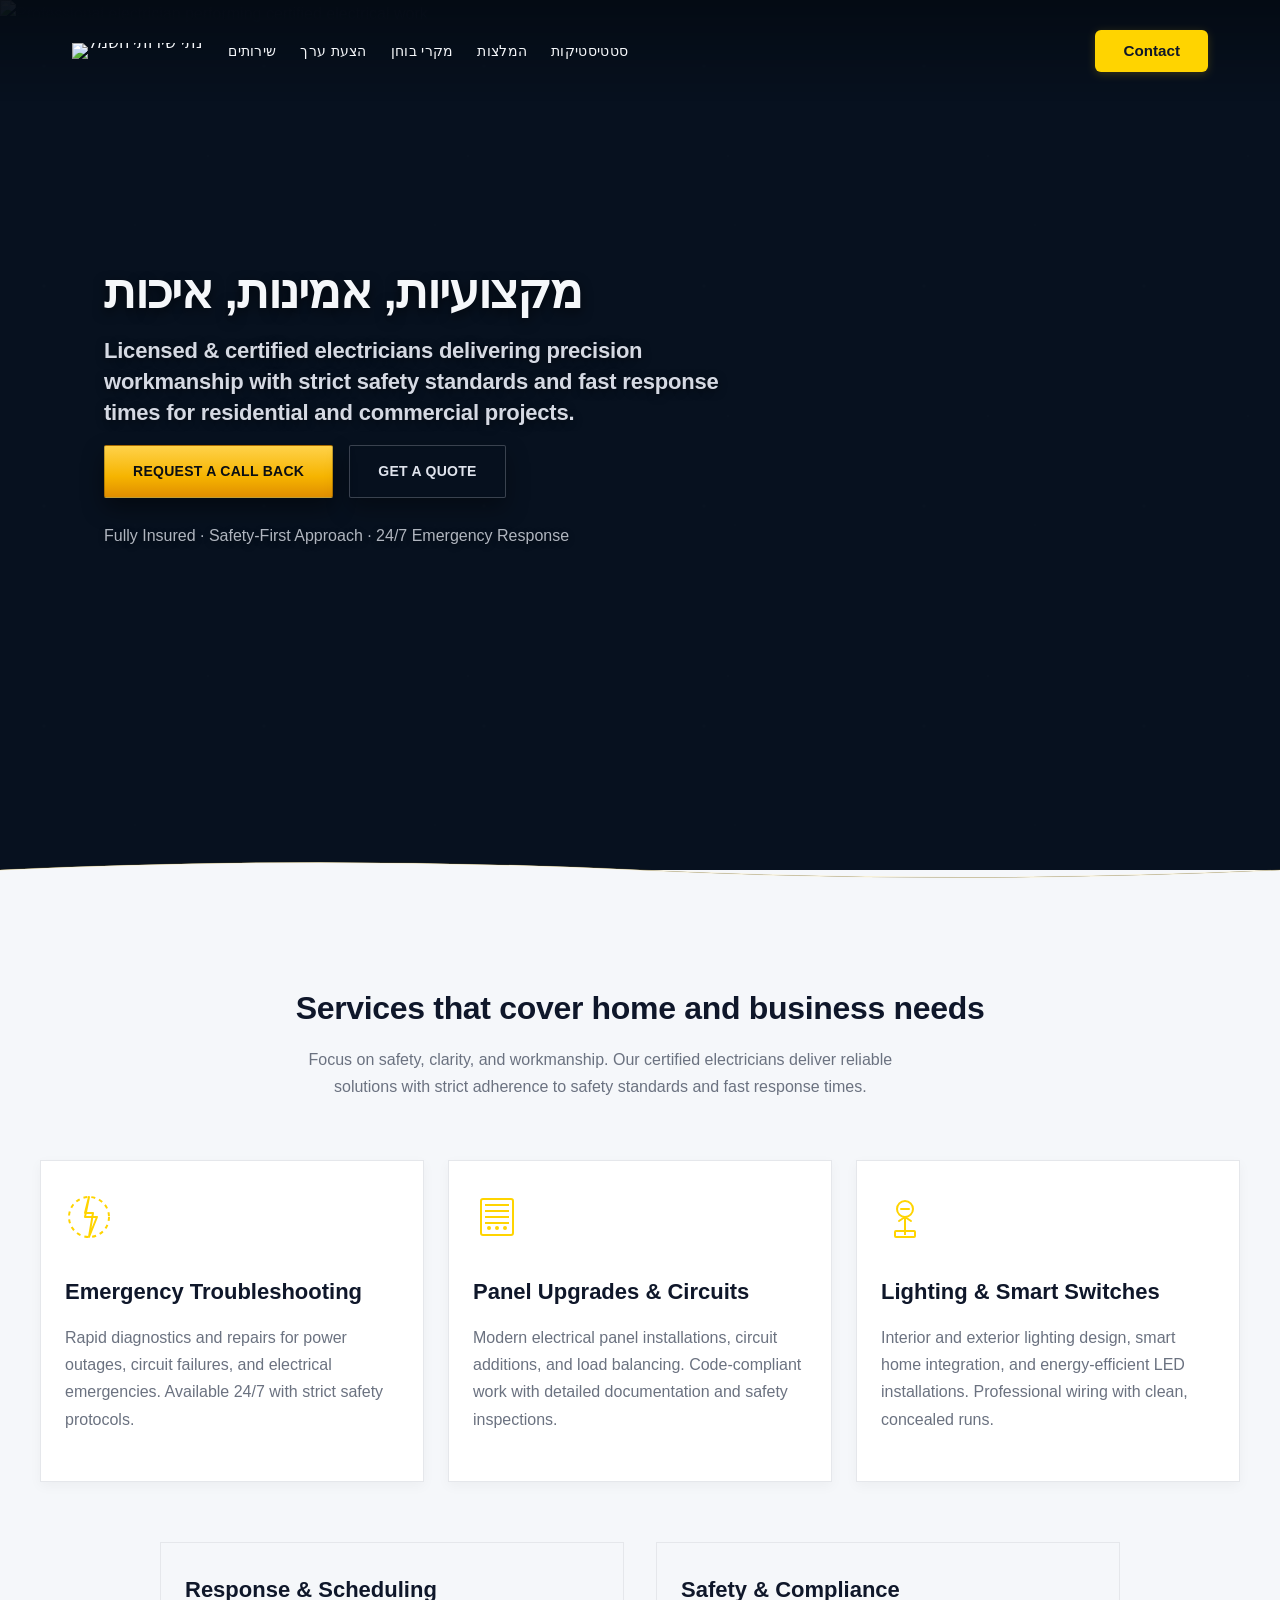
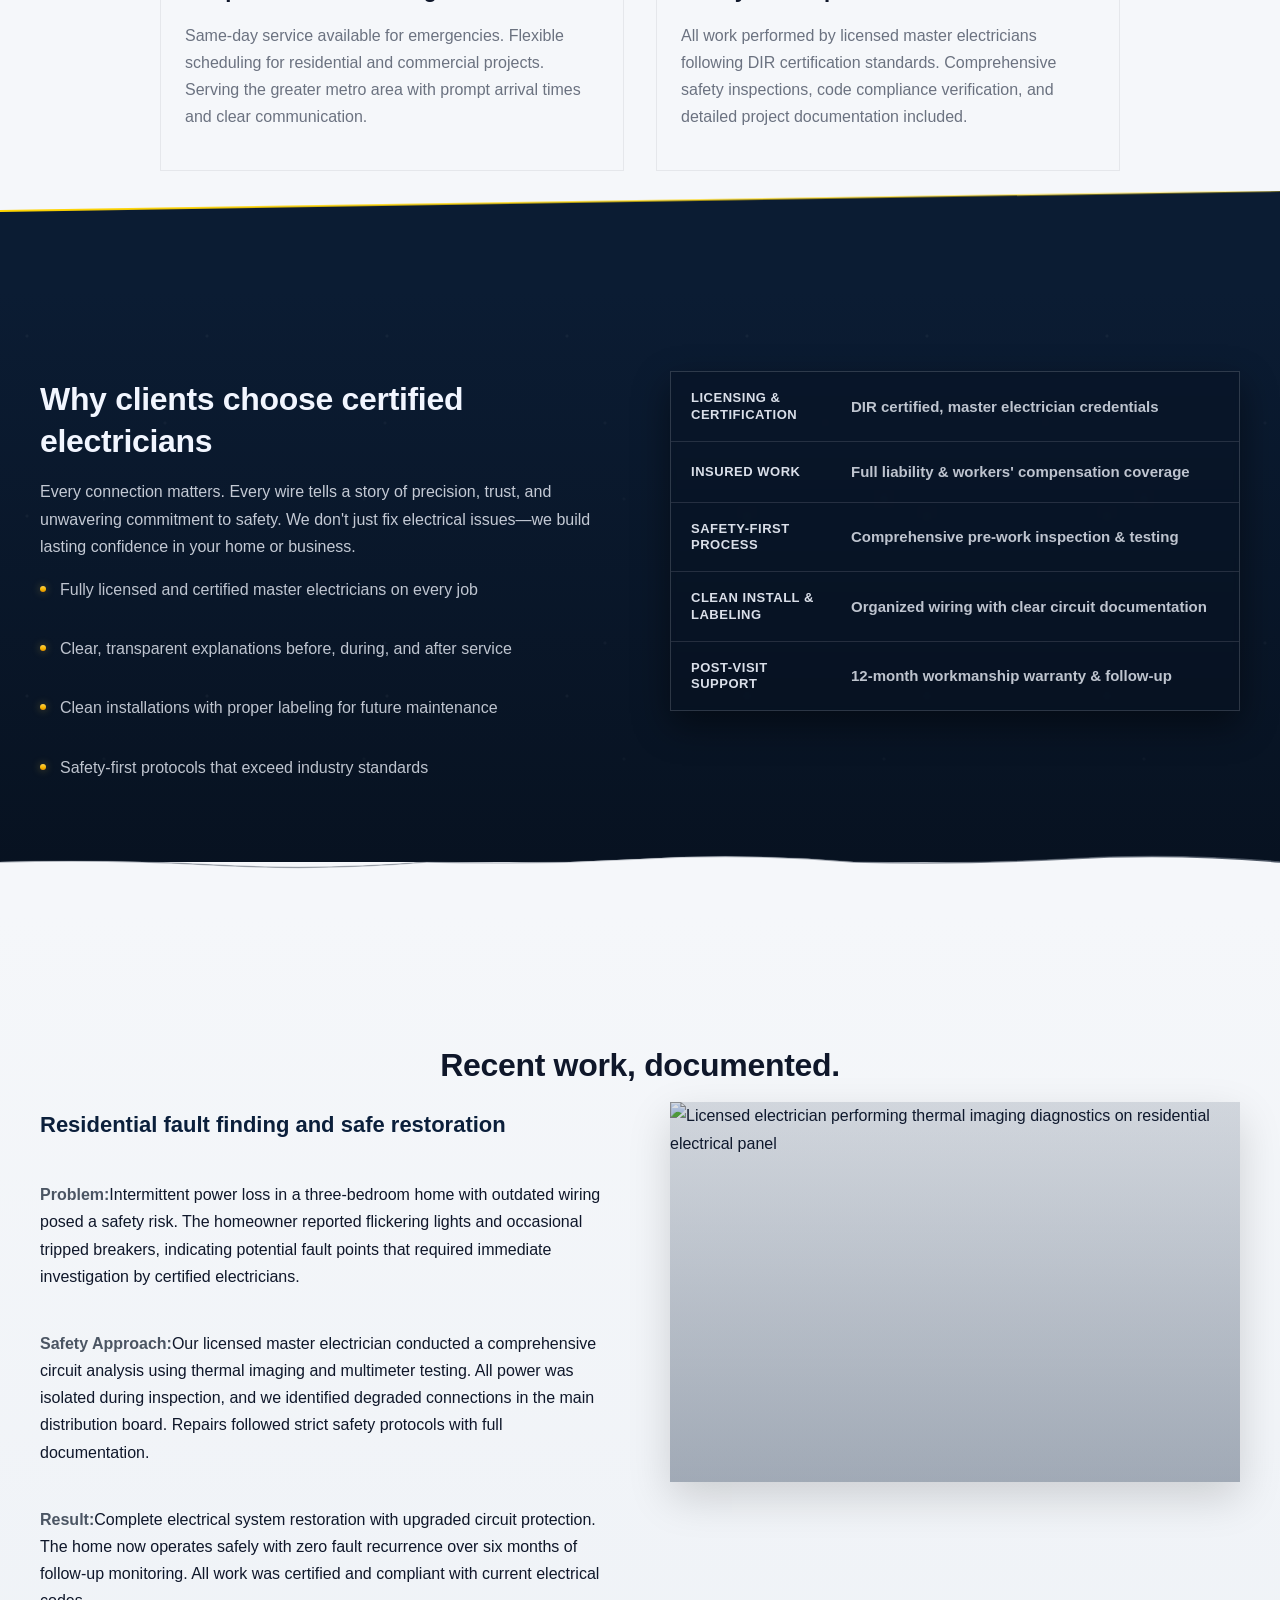
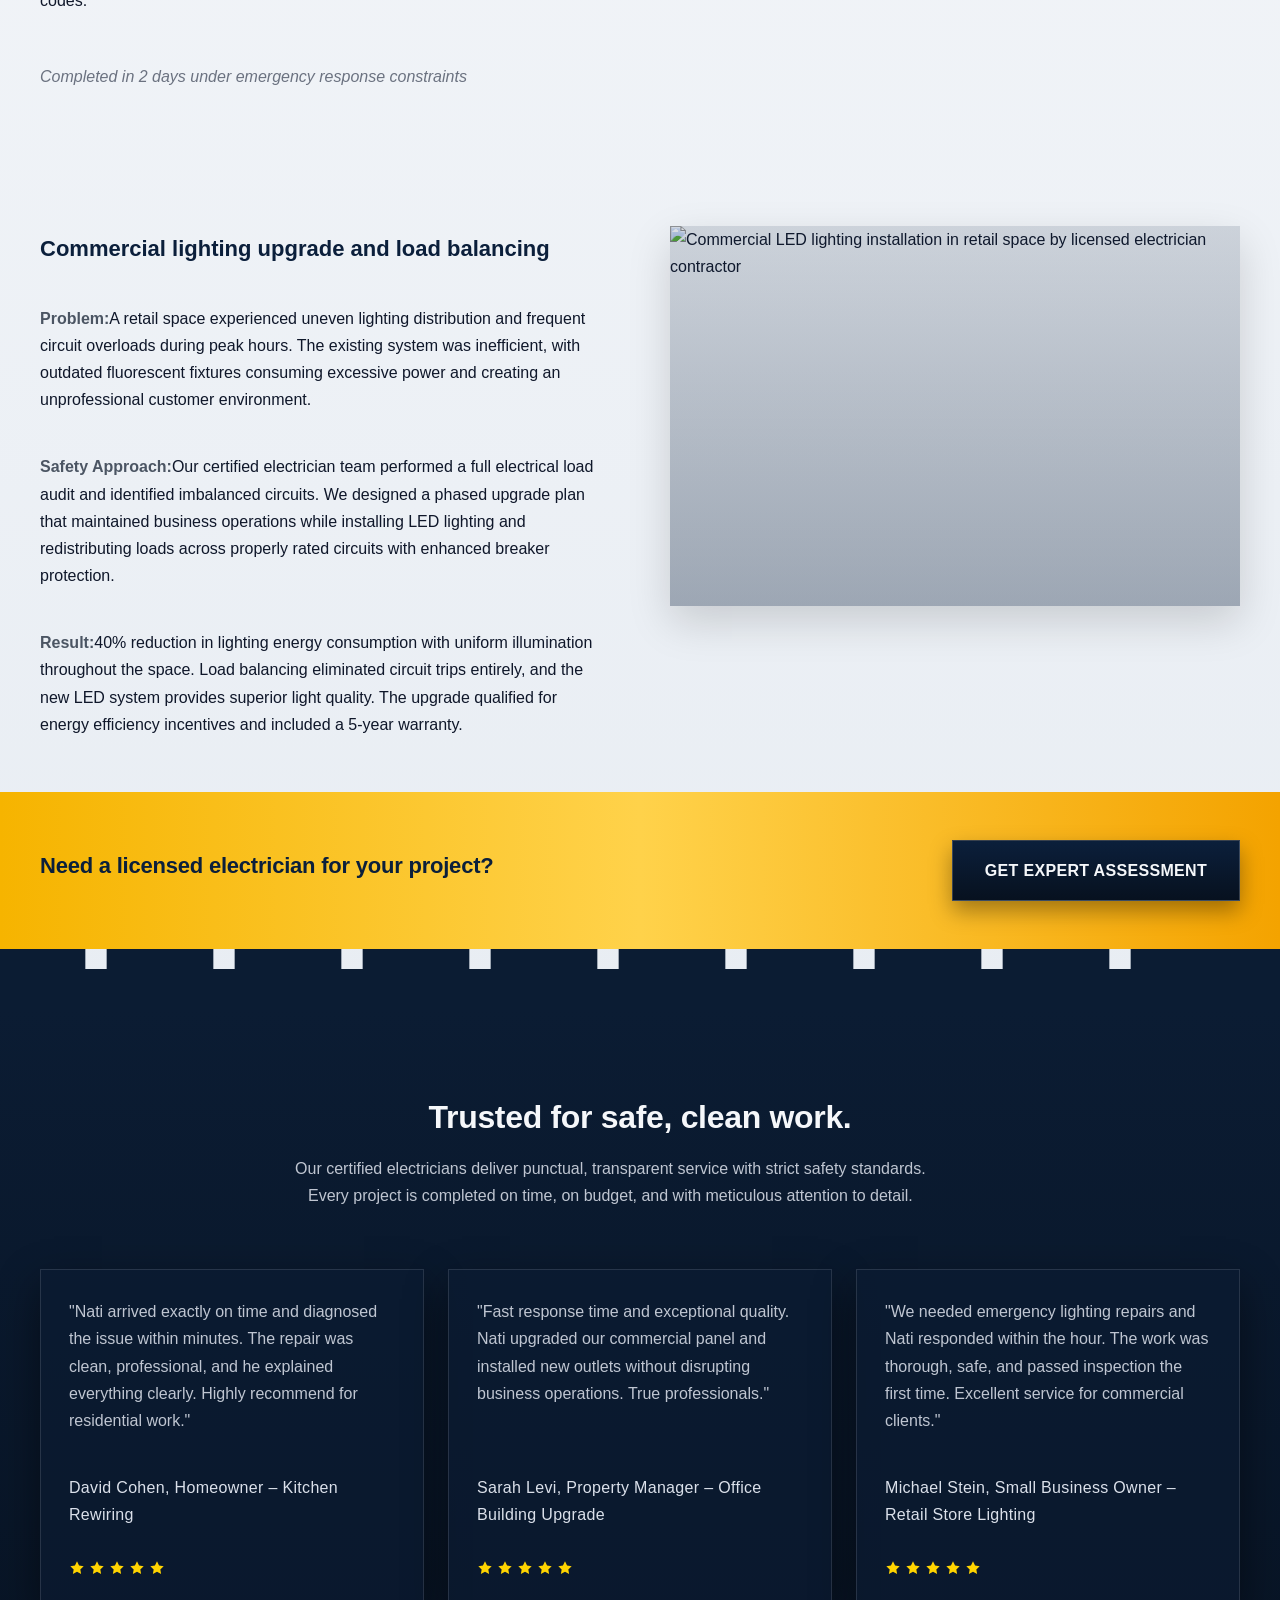
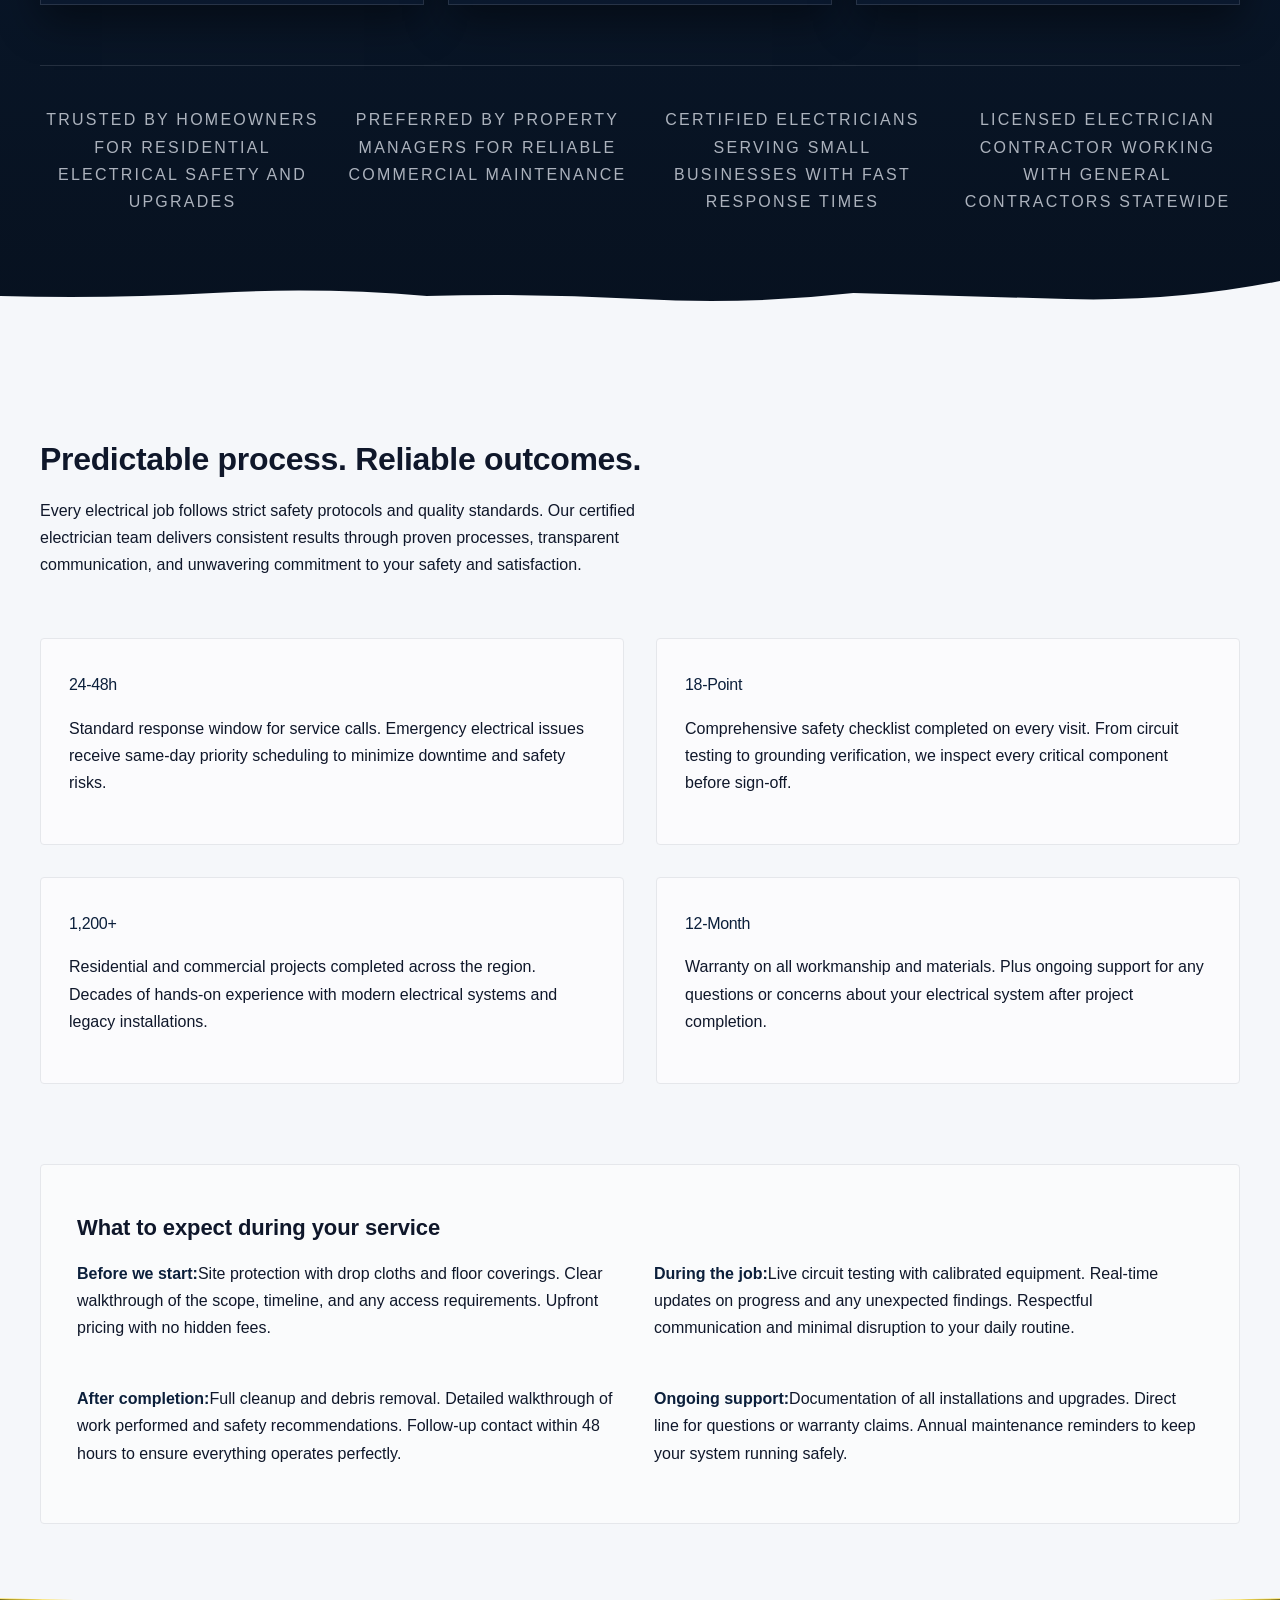
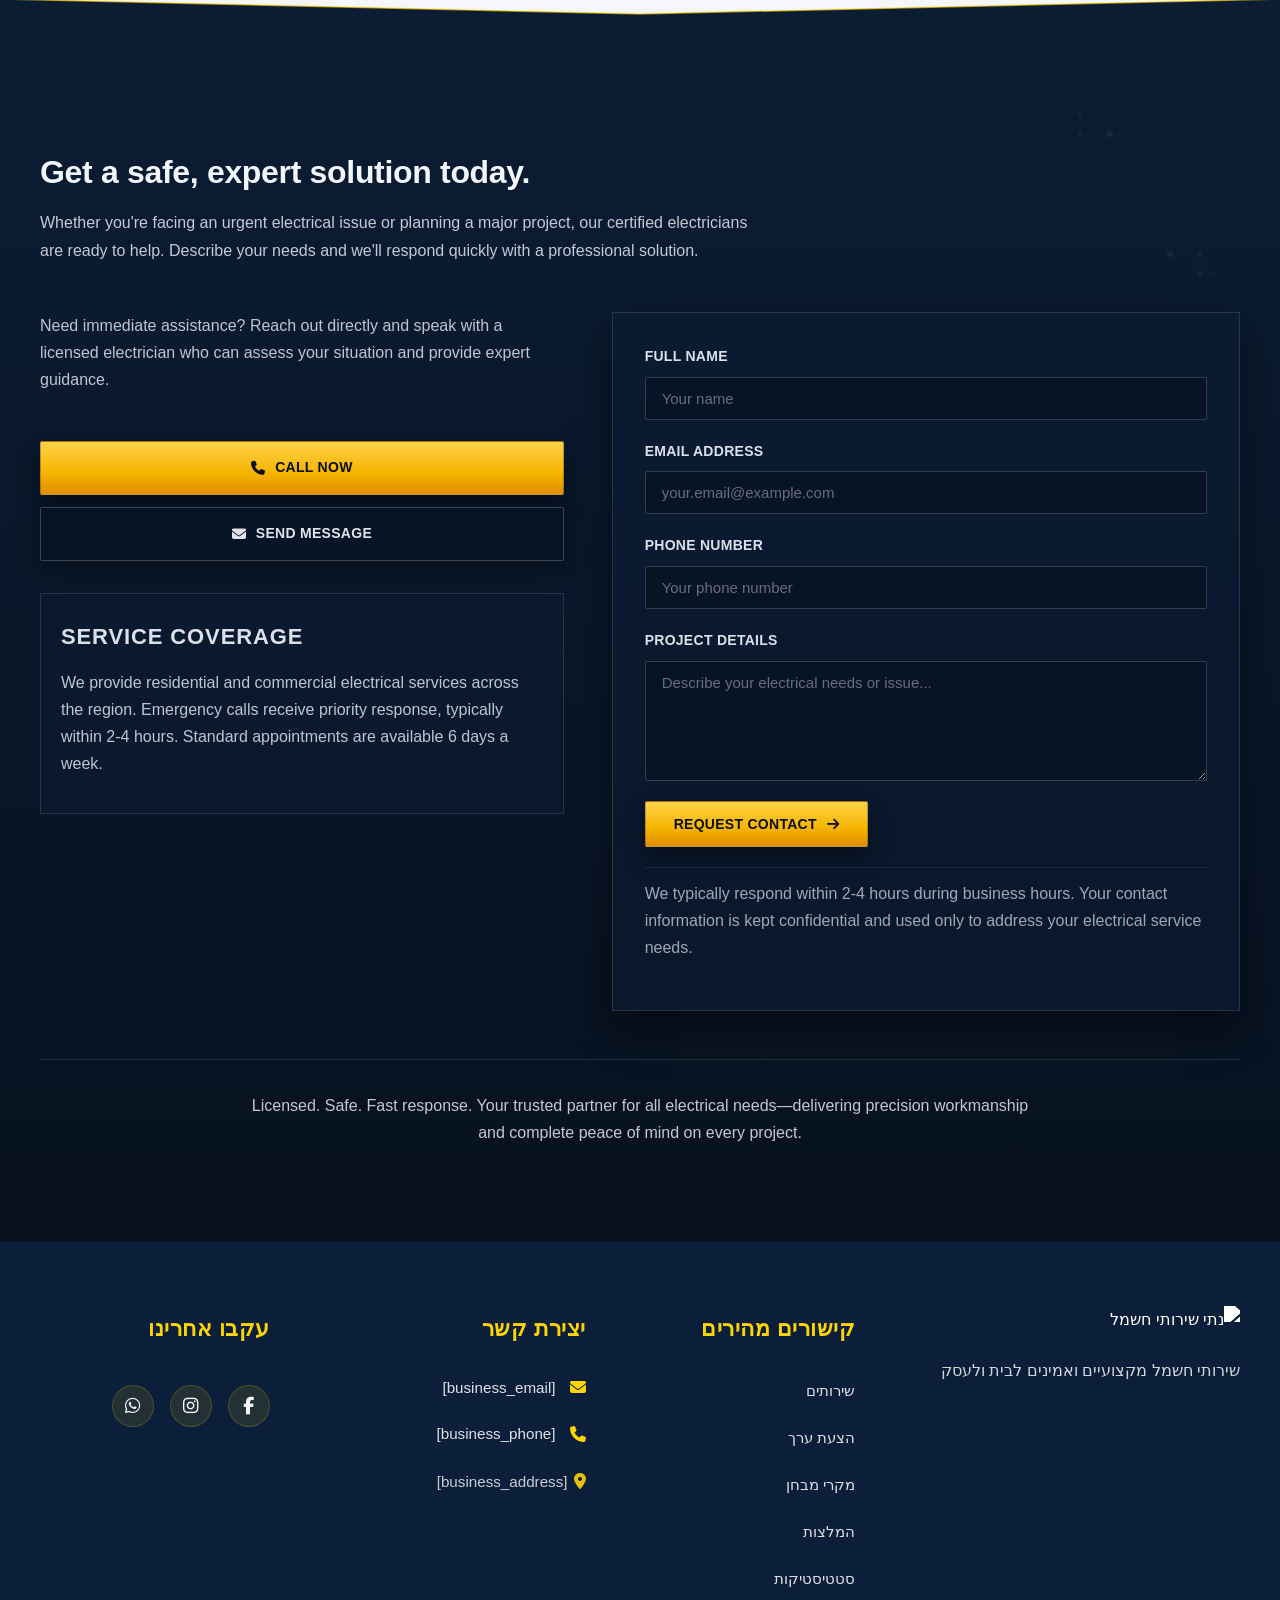
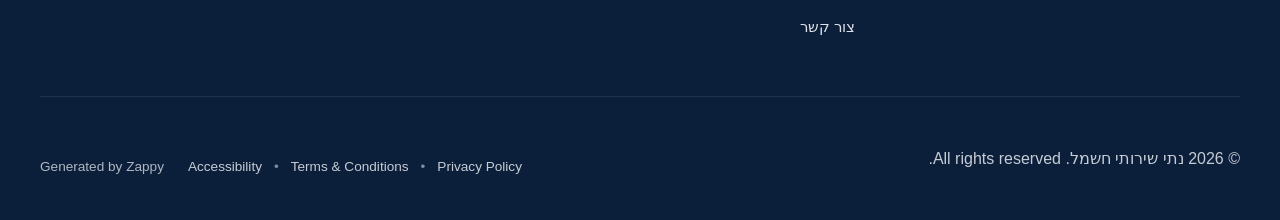
==== commit 568e58cc: "Background sync: Progressive GitHub Sync" ====
--- a/public/index.html
+++ b/public/index.html
@@ -1 +1 @@
-<!doctype html><html dir="ltr" lang="en"><head><meta charset="UTF-8"><meta content="width=device-width,initial-scale=1" name="viewport"><meta content="index, follow" name="robots"><title>Dir Certified Electricians You Can Trust — נתי שירותי חשמל</title><meta content="Licensed master electrician delivering safe, reliable electrical services for homes and businesses. Fast response, precision work, strict safety standards." name="description"><meta content="dir certified electricians, licensed master electrician, licensed electrician contractor, certified electrician, reliable electrical services" name="keywords"><script>!function(){"use strict";var t="9a68afe2-b99f-4a59-a648-2c5692801ebb",e="https://api.zappy5.com/api/analytics/track",a=18e5,n=2592e6,o=!0,i=!0,r=!0;var s=function(){var e="zappy_visitor_"+t,a=null;try{if(a=localStorage.getItem(e)){var o=JSON.parse(a),i=Date.now();if(i-o.created<n)return o.lastSeen=i,localStorage.setItem(e,JSON.stringify(o)),o.id}}catch(t){console.warn("Zappy Analytics: LocalStorage not available")}var r="zv_"+Date.now()+"_"+Math.random().toString(36).substr(2,9);try{localStorage.setItem(e,JSON.stringify({id:r,created:Date.now(),lastSeen:Date.now()}))}catch(t){}return r}(),c=function(){var e="zappy_session_"+t,n=null;try{if(n=sessionStorage.getItem(e)){var o=JSON.parse(n),i=Date.now();if(i-o.timestamp<a)return o.timestamp=i,sessionStorage.setItem(e,JSON.stringify(o)),o.id}}catch(t){console.warn("Zappy Analytics: SessionStorage not available")}var r="zs_"+Date.now()+"_"+Math.random().toString(36).substr(2,9);try{sessionStorage.setItem(e,JSON.stringify({id:r,timestamp:Date.now()}))}catch(t){}return r}();function l(a,n){n=n||{};var o={website_id:t,event_type:a,page_path:window.location.pathname,referrer:document.referrer||"direct",visitor_id:s,session_id:c,metadata:n};if(navigator.sendBeacon){var i=new Blob([JSON.stringify(o)],{type:"application/json"});navigator.sendBeacon(e,i)}else fetch(e,{method:"POST",headers:{"Content-Type":"application/json"},body:JSON.stringify(o),keepalive:!0}).catch(function(t){console.warn("Zappy Analytics: Failed to track event",t)})}o&&l("pageview",{title:document.title,url:window.location.href}),i&&document.addEventListener("click",function(t){var e=t.target;if("BUTTON"===e.tagName||e.closest("button")){var a="BUTTON"===e.tagName?e:e.closest("button");l("click",{element:"button",text:a.textContent.trim().substring(0,100),id:a.id||null,class:a.className||null})}else if("A"===e.tagName||e.closest("a")){var n="A"===e.tagName?e:e.closest("a");l("navigation",{element:"link",text:n.textContent.trim().substring(0,100),href:n.href,external:n.hostname!==window.location.hostname})}},!0),r&&document.addEventListener("submit",function(t){var e=t.target;l("form_submit",{form_id:e.id||null,form_name:e.name||null,form_action:e.action||null,form_method:e.method||"GET"})},!0);var m=Date.now();window.addEventListener("beforeunload",function(){l("page_unload",{time_on_page:Math.floor((Date.now()-m)/1e3),page_path:window.location.pathname})}),window.zappyAnalytics={track:l,getVisitorId:function(){return s},getSessionId:function(){return c}}}()</script><meta content="Dir Certified Electricians You Can Trust — נתי שירותי חשמל" property="og:title"><meta content="Licensed master electrician delivering safe, reliable electrical services for homes and businesses. Fast response, precision work, strict safety standards." property="og:description"><meta content="website" property="og:type"><meta content="en_US" property="og:locale"><meta content="summary_large_image" name="twitter:card"><meta content="Dir Certified Electricians You Can Trust — נתי שירותי חשמל" name="twitter:title"><meta content="Licensed master electrician delivering safe, reliable electrical services for homes and businesses. Fast response, precision work, strict safety standards." name="twitter:description"><link href="https://cdnjs.cloudflare.com/ajax/libs/font-awesome/6.4.0/css/all.min.css" rel="stylesheet"><link href="/assets/favicon.ico" rel="icon" type="image/x-icon"><link href="/assets/favicon-16x16.png" rel="icon" type="image/png" sizes="16x16"><link href="/assets/favicon-32x32.png" rel="icon" type="image/png" sizes="32x32"><link href="/assets/favicon-48x48.png" rel="icon" type="image/png" sizes="48x48"><link href="/assets/favicon-192x192.png" rel="icon" type="image/png" sizes="192x192"><link href="/assets/favicon-512x512.png" rel="icon" type="image/png" sizes="512x512"><link href="/assets/apple-touch-icon.png" rel="apple-touch-icon"><link href="https://cdn.jsdelivr.net/npm/vanilla-cookieconsent@3/dist/cookieconsent.css" rel="stylesheet"><script src="https://cdn.jsdelivr.net/npm/vanilla-cookieconsent@3/dist/cookieconsent.umd.js"></script><script src="https://cdn.jsdelivr.net/gh/mickidum/acc_toolbar/acctoolbar/acctoolbar.min.js"></script><link href="/styles.css" rel="stylesheet"><style id="zappy-dropdown-submenu-styles">#navMenu li:has(.sub-menu),.nav-menu li:has(.sub-menu),.navbar li:has(.sub-menu),nav li:has(.sub-menu){position:relative}#navMenu .sub-menu,.nav-menu .sub-menu,.navbar .sub-menu,nav .sub-menu{display:block!important;position:absolute!important;top:100%;left:0;min-width:220px;background:#fff;border-radius:8px;box-shadow:0 8px 25px rgba(0,0,0,.15);padding:8px 0;opacity:0;visibility:hidden;transform:translateY(10px);transition:all .3s ease;z-index:1000;list-style:none;pointer-events:none}#navMenu li:hover>.sub-menu,.nav-menu li:hover>.sub-menu,.navbar li:hover>.sub-menu,nav li:hover>.sub-menu{opacity:1!important;visibility:visible!important;transform:translateY(0)!important;pointer-events:auto!important}.sub-menu li{list-style:none;margin:0;padding:0}.sub-menu a{display:block!important;padding:10px 16px!important;color:var(--text-dark,#333)!important;font-weight:500;text-decoration:none;white-space:nowrap;transition:background-color .2s}.sub-menu a:hover{background-color:#f5f5f5}[dir=rtl] .nav-menu .sub-menu,[dir=rtl] .navbar .sub-menu,[dir=rtl] nav .sub-menu,html[lang=ar] .nav-menu .sub-menu,html[lang=ar] .navbar .sub-menu,html[lang=ar] nav .sub-menu,html[lang=he] .nav-menu .sub-menu,html[lang=he] .navbar .sub-menu,html[lang=he] nav .sub-menu{left:auto!important;right:0!important}.sub-menu:empty,.sub-menu:not(:has(li)),.sub-menu:not(:has(li:not(.zappy-hidden-menu-item))){display:none!important;opacity:0!important;visibility:hidden!important;pointer-events:none!important}li:has(.menu-group-title):hover>.sub-menu{opacity:1!important;visibility:visible!important;transform:translateY(0)!important;pointer-events:auto!important}#navMenu>li>.menu-group-title,.nav-menu>li>.menu-group-title{display:inline-block;padding:.5rem 1rem;cursor:default;user-select:none}@media (max-width:768px){#navMenu .sub-menu,.nav-menu .sub-menu,.navbar .sub-menu,nav .sub-menu{position:static!important;transform:none!important;box-shadow:none!important;background:0 0!important;max-height:0;overflow:hidden;opacity:0;visibility:hidden;transition:max-height .3s ease,opacity .3s ease;padding:0!important;border-radius:0!important}.sub-menu.mobile-expanded{max-height:500px!important;opacity:1!important;visibility:visible!important;padding:8px 0 8px 16px!important}[dir=rtl] .sub-menu.mobile-expanded,html[lang=he] .sub-menu.mobile-expanded{padding:8px 16px 8px 0!important}#navMenu li:hover>.sub-menu,.nav-menu li:hover>.sub-menu,.navbar li:hover>.sub-menu,nav li:hover>.sub-menu{opacity:0;visibility:hidden;pointer-events:none}#navMenu li>.sub-menu.mobile-expanded,.nav-menu li>.sub-menu.mobile-expanded,.navbar li>.sub-menu.mobile-expanded,nav li>.sub-menu.mobile-expanded{opacity:1!important;visibility:visible!important;pointer-events:auto!important}#navMenu li:has(.sub-menu),.nav-menu li:has(.sub-menu),.navbar li:has(.sub-menu),nav li:has(.sub-menu){display:flex!important;flex-wrap:wrap!important;align-items:center!important;position:relative!important;min-height:44px!important}#navMenu li:has(.sub-menu)>a,.nav-menu li:has(.sub-menu)>a,.navbar li:has(.sub-menu)>a,nav li:has(.sub-menu)>a{flex:1!important;min-width:0!important}#navMenu li:has(.sub-menu)>.menu-group-title,.nav-menu li:has(.sub-menu)>.menu-group-title,.navbar li:has(.sub-menu)>.menu-group-title,nav li:has(.sub-menu)>.menu-group-title{flex:1!important;min-width:0!important;padding:0!important;line-height:inherit!important}#navMenu li:has(.sub-menu)>.sub-menu,.nav-menu li:has(.sub-menu)>.sub-menu,.navbar li:has(.sub-menu)>.sub-menu,nav li:has(.sub-menu)>.sub-menu{flex-basis:100%!important;width:100%!important}#navMenu li:has(.sub-menu)>a [class*=arrow],#navMenu li:has(.sub-menu)>a [class*=chevron],.nav-menu li:has(.sub-menu)>a .fa-angle-down,.nav-menu li:has(.sub-menu)>a .fa-chevron-down,.nav-menu li:has(.sub-menu)>a [class*=arrow],.nav-menu li:has(.sub-menu)>a [class*=chevron],nav li:has(.sub-menu)>a [class*=arrow],nav li:has(.sub-menu)>a [class*=chevron]{display:none!important;visibility:hidden!important}.mobile-submenu-toggle{display:flex!important;align-items:center!important;justify-content:center!important;width:44px!important;height:auto!important;background:0 0!important;border:none!important;cursor:pointer!important;color:var(--text-light)!important;position:static!important;flex-shrink:0!important;align-self:stretch!important;z-index:2!important;padding:0!important;margin:0!important}.mobile-submenu-toggle::after{content:''!important;width:0!important;height:0!important;border-left:6px solid transparent!important;border-right:6px solid transparent!important;border-top:7px solid currentColor!important;transition:transform .3s ease!important}.mobile-submenu-toggle.expanded::after{transform:rotate(180deg)!important}.sub-menu a{padding:10px 0!important;display:block!important;color:var(--text-light)!important}.navbar .sub-menu li a,.zappy-products-dropdown .sub-menu a,nav.navbar .sub-menu li a{color:var(--text-light)!important}}@media (min-width:769px){.mobile-submenu-toggle{display:none!important}}</style><style id="mobile-lang-menu-deployed-css">@media (max-width:768px){.lang-switcher,.nav-container .lang-switcher,.nav-cta-container .lang-switcher,.nav-ecommerce-icons .lang-switcher,.nav-icons-left .lang-switcher,.navbar .lang-switcher,.navbar .nav-cta-container .lang-switcher{display:none!important}.mobile-lang-menu{width:100%;border-top:1px solid rgba(128,128,128,.2);padding:8px 0 0 0;margin-top:8px}.mobile-lang-toggle{display:flex!important;align-items:center;justify-content:space-between;width:100%;padding:12px 16px;background:0 0;border:none;cursor:pointer;font-size:15px;color:inherit;font-family:inherit}.mobile-lang-toggle::after{content:'';display:inline-block;width:8px;height:8px;border-right:2px solid currentColor;border-bottom:2px solid currentColor;transform:rotate(45deg);transition:transform .3s ease;margin-left:8px}.mobile-lang-toggle.expanded::after{transform:rotate(-135deg)}.mobile-lang-options{max-height:0;overflow:hidden;transition:max-height .3s ease}.mobile-lang-options.expanded{max-height:300px}.mobile-lang-option{display:flex!important;align-items:center;gap:10px;padding:10px 24px;text-decoration:none;color:inherit;font-size:14px;font-family:inherit}.mobile-lang-option:hover{background:rgba(128,128,128,.1)}.mobile-lang-option.active{font-weight:600;opacity:.7;pointer-events:none}.mobile-lang-option img{width:20px;height:20px;border-radius:50%}}@media (min-width:769px){.mobile-lang-menu{display:none!important}}</style><style id="zappy-widget-visibility">#mic-access-tool-box,#mic-access-tool-general-button,#mic-init-access-tool #mic-access-tool-box,#mic-init-access-tool #mic-access-tool-general-button,#mic-init-access-tool .mic-access-tool-general-button,._access-icon,._access-menu,.mic-access-tool-box,.mic-access-tool-general-button,div[id*=mic-access-tool-box]{display:none!important;visibility:hidden!important;opacity:0!important;pointer-events:none!important}</style></head><body><nav class="navbar"><button class="mobile-toggle" aria-label="Menu" id="mobileToggle"><svg viewbox="0 0 24 24" fill="none" height="24" width="24" class="hamburger-icon"><path d="M3 12h18M3 6h18M3 18h18" stroke="currentColor" stroke-width="2" stroke-linecap="round"></path></svg><svg viewbox="0 0 24 24" fill="none" height="24" width="24" class="close-icon" style="display:none"><path d="M18 6L6 18M6 6l12 12" stroke="currentColor" stroke-width="2" stroke-linecap="round"></path></svg></button><button class="phone-header-btn" aria-label="Call" data-phone="[business_phone]"><svg viewbox="0 0 24 24" fill="currentColor" height="20" width="20"><path d="M22 16.92v3a2 2 0 0 1-2.18 2 19.79 19.79 0 0 1-8.63-3.07 19.5 19.5 0 0 1-6-6 19.79 19.79 0 0 1-3.07-8.67A2 2 0 0 1 4.11 2h3a2 2 0 0 1 2 1.72 12.84 12.84 0 0 0 .7 2.81 2 2 0 0 1-.45 2.11L8.09 9.91a16 16 0 0 0 6 6l1.27-1.27a2 2 0 0 1 2.11-.45 12.84 12.84 0 0 0 2.81.7A2 2 0 0 1 22 16.92z"></path></svg></button><div class="nav-container"><div class="nav-brand"><a href="/" class="logo-link"><img alt="נתי שירותי חשמל" src="/assets/business-logo.webp" class="logo"></a></div><ul class="nav-menu" id="navMenu"><li><a href="#services">שירותים</a></li><li><a href="#value-proposition">הצעת ערך</a></li><li><a href="#case-studies">מקרי בוחן</a></li><li><a href="#testimonials">המלצות</a></li><li><a href="#stats">סטטיסטיקות</a></li></ul><div class="nav-cta-container"><a href="#contact" class="nav-cta-btn">Contact</a></div></div></nav><script>window.addEventListener("load",function(){const e=document.querySelector(".navbar, nav, header");if(!e)return void console.log("[Navbar] Navbar element not found");let t=document.getElementById("mobileToggle")||document.querySelector(".mobile-toggle")||document.querySelector(".hamburger")||document.querySelector(".hamburger-menu")||document.querySelector(".menu-toggle")||document.querySelector(".burger-menu")||document.querySelector('[aria-label="Menu"]')||document.querySelector('[aria-label="תפריט"]');const o=document.querySelector(".phone-header-btn"),n=window.getComputedStyle(e);let r=n.backgroundColor;if(console.log("[Navbar] Initial navbar background:",r),"transparent"===r||"rgba(0, 0, 0, 0)"===r||r.startsWith("rgba")&&r.includes(", 0)")){const e=n.backgroundImage;if(e&&"none"!==e)console.log("[Navbar] Navbar has background image/gradient, using dark text"),r="rgb(240, 240, 240)";else{const e=window.getComputedStyle(document.body).backgroundColor;console.log("[Navbar] Navbar transparent, using body background:",e),r=e}}const i=r.match(/\d+/g);if(i&&i.length>=3){const e=(.299*parseInt(i[0])+.587*parseInt(i[1])+.114*parseInt(i[2]))/255;console.log("[Navbar] Mobile button colors preserved from Claude CSS (luminance:",e.toFixed(2)+")");const n=document.createElement("style");n.id="zappy-mobile-nav-fix";document.documentElement.lang;document.documentElement.dir,n.textContent='\n        /* Hide mobile buttons on desktop, show only on mobile */\n        @media (min-width: 769px) {\n          .mobile-toggle,\n          .phone-header-btn {\n            display: none !important;\n          }\n        }\n        \n        /* Show and position mobile buttons correctly on mobile */\n        @media (max-width: 768px) {\n          .mobile-toggle,\n          .phone-header-btn {\n            position: absolute !important;\n            top: 50% !important;\n            transform: translateY(-50%) !important;\n            z-index: 1001 !important;\n            display: flex !important;\n            align-items: center !important;\n            justify-content: center !important;\n            width: 36px !important;\n            height: 36px !important;\n            border-radius: 50% !important;\n            border: none !important;\n            cursor: pointer !important;\n            padding: 6px !important;\n            background: none !important;\n            color: var(--nav-text, var(--text-light)) !important;\n          }\n          \n          /* LTR positioning (default): hamburger LEFT, phone RIGHT */\n          html:not([dir="rtl"]):not([lang="he"]):not([lang="ar"]) .mobile-toggle,\n          html[dir="ltr"] .mobile-toggle {\n            left: 12px !important;\n            right: auto !important;\n          }\n          html:not([dir="rtl"]):not([lang="he"]):not([lang="ar"]) .phone-header-btn,\n          html[dir="ltr"] .phone-header-btn {\n            right: 12px !important;\n            left: auto !important;\n          }\n          \n          /* RTL positioning: hamburger RIGHT, phone LEFT */\n          html[dir="rtl"] .mobile-toggle,\n          html[lang="he"] .mobile-toggle,\n          html[lang="ar"] .mobile-toggle {\n            right: 12px !important;\n            left: auto !important;\n          }\n          html[dir="rtl"] .phone-header-btn,\n          html[lang="he"] .phone-header-btn,\n          html[lang="ar"] .phone-header-btn {\n            left: 12px !important;\n            right: auto !important;\n          }\n          \n          /* CRITICAL: Ensure nav-container has min-height on mobile */\n          /* All children are positioned absolutely/fixed on mobile, so height:auto collapses to 0 */\n          .nav-container {\n            min-height: 70px !important;\n            position: relative !important;\n          }\n          \n          /* Ensure SVG icons are properly sized and inherit color */\n          .mobile-toggle svg,\n          .phone-header-btn svg {\n            width: 24px !important;\n            height: 24px !important;\n            /* Don\'t force display - let JavaScript control hamburger/close toggle */\n          }\n          \n          /* Reset nav-cta-container on mobile - remove desktop box-shadow/padding */\n          /* that creates a visible ghost box when CTA button is hidden */\n          .nav-cta-container {\n            box-shadow: none !important;\n            padding: 0 !important;\n          }\n          \n          /* Hide nav-cta-container entirely on mobile when there\'s no lang-switcher */\n          /* (only the CTA button is inside, and it\'s hidden on mobile) */\n          .nav-cta-container:not(:has(.lang-switcher)) {\n            display: none !important;\n          }\n          \n          /* CRITICAL: Prevent hero image fade gradient from bleeding over headline text */\n          /* The .image-fade-gradient has bottom: -30px (extends below parent) */\n          /* On mobile stacked layout, this overlaps the h1 text below the image */\n          .hero-image-column {\n            overflow: hidden !important;\n          }\n          .image-fade-gradient {\n            bottom: 0 !important;\n          }\n          \n          /* Hide desktop language switcher on mobile - hamburger menu handles it */\n          /* High specificity to override stored CSS */\n          .lang-switcher,\n          .nav-cta-container .lang-switcher,\n          .nav-container .lang-switcher,\n          .navbar .lang-switcher,\n          .navbar .nav-cta-container .lang-switcher {\n            display: none !important;\n          }\n        }\n      ';const r=document.getElementById("zappy-mobile-nav-fix");r&&r.remove(),document.head.appendChild(n),console.log("[Navbar] Critical CSS injected for mobile nav positioning");const l=window.innerWidth<=768;if(t){const e=t.querySelector(".hamburger-icon"),o=t.querySelector(".close-icon");e&&(e.style.setProperty("width","24px","important"),e.style.setProperty("height","24px","important"),e.style.setProperty("display","block","important")),o&&(o.style.setProperty("width","24px","important"),o.style.setProperty("height","24px","important"),o.style.setProperty("display","none","important")),l?(t.style.setProperty("position","absolute","important"),t.style.setProperty("top","50%","important"),t.style.setProperty("transform","translateY(-50%)","important"),t.style.setProperty("z-index","1001","important"),t.style.removeProperty("left"),t.style.removeProperty("right"),console.log("[Navbar] Mobile toggle positioning applied (mobile viewport)")):(t.style.removeProperty("position"),t.style.removeProperty("top"),t.style.removeProperty("transform"),t.style.removeProperty("z-index"),t.style.removeProperty("left"),t.style.removeProperty("right"),console.log("[Navbar] Desktop viewport - cleared mobile toggle inline positioning"))}if(o){const e=o.querySelector("svg");e&&(e.style.width="24px",e.style.height="24px",e.setAttribute("width","24"),e.setAttribute("height","24")),l?(o.style.setProperty("position","absolute","important"),o.style.setProperty("top","50%","important"),o.style.setProperty("transform","translateY(-50%)","important"),o.style.setProperty("z-index","1001","important"),o.style.removeProperty("left"),o.style.removeProperty("right"),console.log("[Navbar] Phone button positioning applied (mobile viewport)")):(o.style.removeProperty("position"),o.style.removeProperty("top"),o.style.removeProperty("transform"),o.style.removeProperty("z-index"),o.style.removeProperty("left"),o.style.removeProperty("right"),console.log("[Navbar] Desktop viewport - cleared phone button inline positioning"))}}else console.log("[Navbar] Could not parse background color:",r);t=document.getElementById("mobileToggle")||document.querySelector(".mobile-toggle")||document.querySelector(".hamburger")||document.querySelector(".hamburger-menu")||document.querySelector(".menu-toggle")||document.querySelector(".burger-menu")||document.querySelector('[aria-label="Menu"]')||document.querySelector('[aria-label="תפריט"]');const l=document.getElementById("navMenu")||document.querySelector(".nav-menu")||document.querySelector(".nav-links")||document.querySelector("nav ul:not(.submenu)");if(!t||!l)return void console.log("[Navbar] Mobile toggle or menu not found:",{toggle:!!t,menu:!!l});l.id||(l.id="navMenu"),console.log("[Navbar] Initializing mobile menu...");const a=t.cloneNode(!0);t.parentNode.replaceChild(a,t),a.addEventListener("click",function(e){e.preventDefault(),e.stopPropagation();const t=this.querySelector(".hamburger-icon"),o=this.querySelector(".close-icon");l.classList.contains("active")?(l.classList.remove("active"),t&&t.style.setProperty("display","block","important"),o&&o.style.setProperty("display","none","important"),document.body.style.overflow="",console.log("[Navbar] Menu closed")):(l.classList.add("active"),t&&t.style.setProperty("display","none","important"),o&&o.style.setProperty("display","block","important"),document.body.style.overflow="hidden",console.log("[Navbar] Menu opened"))}),l.querySelectorAll("a").forEach(function(e){e.addEventListener("click",function(){if("#"===this.getAttribute("href"))return;const e=a.querySelector(".hamburger-icon"),t=a.querySelector(".close-icon");l.classList.remove("active"),e&&e.style.setProperty("display","block","important"),t&&t.style.setProperty("display","none","important"),document.body.style.overflow="",console.log("[Navbar] Menu closed (link clicked)")})});var s=l.querySelectorAll(".dropdown-toggle");s.forEach(function(e){e.addEventListener("click",function(e){e.preventDefault(),e.stopPropagation();var t=this.closest(".nav-dropdown");t&&(t.parentNode.querySelectorAll(".nav-dropdown.open").forEach(function(e){e!==t&&e.classList.remove("open")}),t.classList.toggle("open"),console.log("[Navbar] Dropdown toggled:",t.classList.contains("open")?"open":"closed"))})}),document.addEventListener("click",function(e){e.target.closest(".nav-dropdown")||document.querySelectorAll(".nav-dropdown.open").forEach(function(e){e.classList.remove("open")})}),console.log("[Navbar] Dropdown handlers initialized for "+s.length+" dropdowns"),o&&o.addEventListener("click",function(){const e=document.querySelectorAll('a[href^="tel:"]'),t=e.length>0?e[0].getAttribute("href").replace("tel:",""):"[business_phone]";window.location.href="tel:"+t,console.log("[Navbar] Phone button clicked")}),console.log("[Navbar] Mobile menu initialized successfully");const p=function(){const e=document.querySelector(".whatsapp-float");e&&(window.innerWidth>=769?(e.style.setProperty("display","none","important"),e.style.setProperty("visibility","hidden","important"),e.style.setProperty("opacity","0","important"),e.style.setProperty("pointer-events","none","important"),console.log("[WhatsApp] Button hidden on desktop")):(e.style.removeProperty("display"),e.style.removeProperty("visibility"),e.style.removeProperty("opacity"),e.style.removeProperty("pointer-events"),console.log("[WhatsApp] Button visible on mobile")))};let c;p(),window.addEventListener("resize",function(){clearTimeout(c),c=setTimeout(p,100)})})</script><main><section class="home-hero-section" data-layout-spec="Home-hero" data-hero-type="fullscreen-scrim"><div class="home-hero-section__bg-wrapper"><img alt="Professional electrician performing certified electrical work" src="/assets/site-home-hero-bg.webp" class="home-hero-section__bg-image" data-context="Professional licensed electrician working on a modern electrical panel in a bright, well-lit commercial or residential space. The electrician should be wearing safety gear, focused on precise electrical work. The image should convey expertise, safety, and professionalism. Warm natural lighting, clean modern environment, tools visible, sense of precision and trust. High-quality professional photography style." data-hero-bg="true" data-placeholder="home-hero-bg" data-preserve-bg="0" height="1080" width="1920"></div><div class="home-hero-section__scrim" aria-hidden="true"></div><div class="home-hero-section__pattern-overlay" aria-hidden="true"></div><div class="home-hero-section__content-wrapper"><div class="home-hero-section__content"><h1 class="home-hero-section__headline">Safe, Reliable Electrical Service You Can Trust</h1><h3 class="home-hero-section__subtitle">Licensed &amp; certified electricians delivering precision workmanship with strict safety standards and fast response times for residential and commercial projects.</h3><div class="home-hero-section__cta-row"><a href="#contact" class="home-hero-section__btn home-hero-section__btn--primary">Request a Call Back</a><a href="#contact" class="home-hero-section__btn home-hero-section__btn--secondary">Get a Quote</a></div><p class="home-hero-section__trust-line">Fully Insured · Safety-First Approach · 24/7 Emergency Response</p></div></div><div class="home-hero-section__divider-wrapper"><svg viewbox="0 0 1200 80" xmlns="http://www.w3.org/2000/svg" data-no-icon-edit="true" aria-hidden="true" preserveaspectratio="none"><defs><linearGradient id="home-hero-divider-gradient" x1="0%" x2="0%" y1="0%" y2="100%"><stop offset="0%" style="stop-color:#0B1C33;stop-opacity:1"></stop><stop offset="100%" style="stop-color:#F5F7FA;stop-opacity:1"></stop></linearGradient></defs><path d="M0,80 L0,50 Q300,35 600,50 T1200,50 L1200,80 Z" fill="#F5F7FA"></path><path d="M0,50 Q300,35 600,50 T1200,50" fill="#F5F7FA" stroke="rgba(255,210,74,0.25)" stroke-width="1"></path></svg></div></section><section class="home-services-section" data-layout-spec="Home-services"><div class="home-services-container"><div class="home-services-intro"><h2>Services that cover home and business needs</h2><p>Focus on safety, clarity, and workmanship. Our certified electricians deliver reliable solutions with strict adherence to safety standards and fast response times.</p></div><div class="home-services-grid"><div class="home-services-card"><svg viewbox="0 0 48 48" xmlns="http://www.w3.org/2000/svg" fill="none" class="home-services-icon" data-element-type="icon" data-icon-type="svg"><path d="M24 4L20 20H28L24 44L32 24H20L24 4Z" stroke="currentColor" stroke-width="2" stroke-linecap="round" stroke-linejoin="round"></path><circle cx="24" cy="24" r="20" stroke="currentColor" stroke-width="2" stroke-dasharray="4 4"></circle></svg><h3>Emergency Troubleshooting</h3><p>Rapid diagnostics and repairs for power outages, circuit failures, and electrical emergencies. Available 24/7 with strict safety protocols.</p></div><div class="home-services-card"><svg viewbox="0 0 48 48" xmlns="http://www.w3.org/2000/svg" fill="none" class="home-services-icon" data-element-type="icon" data-icon-type="svg"><rect height="36" width="32" x="8" y="6" rx="2" stroke="currentColor" stroke-width="2"></rect><line x1="12" x2="36" y1="12" y2="12" stroke="currentColor" stroke-width="2"></line><line x1="12" x2="36" y1="18" y2="18" stroke="currentColor" stroke-width="2"></line><line x1="12" x2="36" y1="24" y2="24" stroke="currentColor" stroke-width="2"></line><line x1="12" x2="36" y1="30" y2="30" stroke="currentColor" stroke-width="2"></line><circle cx="16" cy="35" r="2" fill="currentColor"></circle><circle cx="24" cy="35" r="2" fill="currentColor"></circle><circle cx="32" cy="35" r="2" fill="currentColor"></circle></svg><h3>Panel Upgrades &amp; Circuits</h3><p>Modern electrical panel installations, circuit additions, and load balancing. Code-compliant work with detailed documentation and safety inspections.</p></div><div class="home-services-card"><svg viewbox="0 0 48 48" xmlns="http://www.w3.org/2000/svg" fill="none" class="home-services-icon" data-element-type="icon" data-icon-type="svg"><circle cx="24" cy="16" r="8" stroke="currentColor" stroke-width="2"></circle><path d="M24 24L24 42" stroke="currentColor" stroke-width="2"></path><path d="M18 28L24 24L30 28" stroke="currentColor" stroke-width="2" stroke-linecap="round" stroke-linejoin="round"></path><rect height="6" width="20" x="14" y="38" rx="1" stroke="currentColor" stroke-width="2"></rect><line x1="20" x2="28" y1="16" y2="16" stroke="currentColor" stroke-width="2" stroke-linecap="round"></line></svg><h3>Lighting &amp; Smart Switches</h3><p>Interior and exterior lighting design, smart home integration, and energy-efficient LED installations. Professional wiring with clean, concealed runs.</p></div></div><div class="home-services-secondary"><div class="home-services-mini-block"><h3>Response &amp; Scheduling</h3><p>Same-day service available for emergencies. Flexible scheduling for residential and commercial projects. Serving the greater metro area with prompt arrival times and clear communication.</p></div><div class="home-services-mini-block"><h3>Safety &amp; Compliance</h3><p>All work performed by licensed master electricians following DIR certification standards. Comprehensive safety inspections, code compliance verification, and detailed project documentation included.</p></div></div></div><div class="home-services-divider-wrapper"><svg viewbox="0 0 1200 100" xmlns="http://www.w3.org/2000/svg" data-no-icon-edit="true" aria-hidden="true" preserveaspectratio="none"><defs><linearGradient id="home-services-accent-line" x1="0%" x2="100%" y1="0%" y2="0%"><stop offset="0%" style="stop-color:#FFD400;stop-opacity:1"></stop><stop offset="100%" style="stop-color:#FFD400;stop-opacity:0.3"></stop></linearGradient></defs><path d="M0,100 L0,20 L1200,0 L1200,100 Z" fill="#0B1C33"></path><line x1="0" x2="1200" y1="20" y2="0" stroke="url(#home-services-accent-line)" stroke-width="2"></line></svg></div></section><section class="home-value-proposition-section" data-layout-spec="Home-value-proposition"><div class="value-prop-container"><div class="value-prop-grid"><div class="value-prop-content"><h2>Why clients choose certified electricians</h2><p class="value-prop-intro">Every connection matters. Every wire tells a story of precision, trust, and unwavering commitment to safety. We don't just fix electrical issues—we build lasting confidence in your home or business.</p><div class="value-prop-list"><p class="value-prop-item">Fully licensed and certified master electricians on every job</p><p class="value-prop-item">Clear, transparent explanations before, during, and after service</p><p class="value-prop-item">Clean installations with proper labeling for future maintenance</p><p class="value-prop-item">Safety-first protocols that exceed industry standards</p></div></div><div class="value-prop-specs"><div class="spec-table"><div class="spec-row"><div class="spec-label">Licensing &amp; Certification</div><div class="spec-value">DIR certified, master electrician credentials</div></div><div class="spec-row"><div class="spec-label">Insured Work</div><div class="spec-value">Full liability &amp; workers' compensation coverage</div></div><div class="spec-row"><div class="spec-label">Safety-First Process</div><div class="spec-value">Comprehensive pre-work inspection &amp; testing</div></div><div class="spec-row"><div class="spec-label">Clean Install &amp; Labeling</div><div class="spec-value">Organized wiring with clear circuit documentation</div></div><div class="spec-row"><div class="spec-label">Post-Visit Support</div><div class="spec-value">12-month workmanship warranty &amp; follow-up</div></div></div></div></div></div><div class="value-prop-divider-wrapper"><svg viewbox="0 0 1200 100" xmlns="http://www.w3.org/2000/svg" data-no-icon-edit="true" aria-hidden="true" preserveaspectratio="none"><defs><linearGradient id="dividerGradient" x1="0%" x2="100%" y1="0%" y2="0%"><stop offset="0%" style="stop-color:#4B5563;stop-opacity:0.4"></stop><stop offset="50%" style="stop-color:#4B5563;stop-opacity:0.25"></stop><stop offset="100%" style="stop-color:#4B5563;stop-"></stop></linearGradient></defs><path d="M0,100 L0,45 Q100,42 200,48 T400,45 Q500,48 600,42 T800,45 Q900,48 1000,42 T1200,45 L1200,100 Z" fill="#F5F7FA"></path><path d="M0,45 Q100,42 200,48 T400,45 Q500,48 600,42 T800,45 Q900,48 1000,42 T1200,45" fill="#F5F7FA" stroke="url(#dividerGradient)" stroke-width="1.5"></path></svg></div></section><section class="home-case-studies-section" data-layout-spec="Home-case-studies" id="case-studies"><div class="home-case-studies-container"><h2 class="home-case-studies-title">Recent work, documented.</h2><article class="home-case-studies-case"><div class="home-case-studies-content"><h3 class="home-case-studies-case-title">Residential fault finding and safe restoration</h3><p class="home-case-studies-paragraph"><strong>Problem:</strong>Intermittent power loss in a three-bedroom home with outdated wiring posed a safety risk. The homeowner reported flickering lights and occasional tripped breakers, indicating potential fault points that required immediate investigation by certified electricians.</p><p class="home-case-studies-paragraph"><strong>Safety Approach:</strong>Our licensed master electrician conducted a comprehensive circuit analysis using thermal imaging and multimeter testing. All power was isolated during inspection, and we identified degraded connections in the main distribution board. Repairs followed strict safety protocols with full documentation.</p><p class="home-case-studies-paragraph"><strong>Result:</strong>Complete electrical system restoration with upgraded circuit protection. The home now operates safely with zero fault recurrence over six months of follow-up monitoring. All work was certified and compliant with current electrical codes.</p><p class="home-case-studies-meta">Completed in 2 days under emergency response constraints</p></div><div class="home-case-studies-image-wrapper"><div class="home-case-studies-image-overlay"></div><img alt="Licensed electrician performing thermal imaging diagnostics on residential electrical panel" src="/assets/site-home-case-studies-image-1.webp" data-context="Professional electrician using thermal imaging camera to inspect residential electrical panel in modern home, diagnostic equipment visible, safety-focused work environment, technical precision" data-placeholder="home-case-studies-image-1" height="400" width="600"></div></article><article class="home-case-studies-case"><div class="home-case-studies-content"><h3 class="home-case-studies-case-title">Commercial lighting upgrade and load balancing</h3><p class="home-case-studies-paragraph"><strong>Problem:</strong>A retail space experienced uneven lighting distribution and frequent circuit overloads during peak hours. The existing system was inefficient, with outdated fluorescent fixtures consuming excessive power and creating an unprofessional customer environment.</p><p class="home-case-studies-paragraph"><strong>Safety Approach:</strong>Our certified electrician team performed a full electrical load audit and identified imbalanced circuits. We designed a phased upgrade plan that maintained business operations while installing LED lighting and redistributing loads across properly rated circuits with enhanced breaker protection.</p><p class="home-case-studies-paragraph"><strong>Result:</strong>40% reduction in lighting energy consumption with uniform illumination throughout the space. Load balancing eliminated circuit trips entirely, and the new LED system provides superior light quality. The upgrade qualified for energy efficiency incentives and included a 5-year warranty.</p><p class="home-case-studies-meta">Completed over 3 weekends to minimize business disruption</p></div><div class="home-case-studies-image-wrapper"><div class="home-case-studies-image-overlay"></div><img alt="Commercial LED lighting installation in retail space by licensed electrician contractor" src="/assets/site-home-case-studies-image-2.webp" data-context="Modern commercial retail space with newly installed LED lighting system, clean professional environment, electrician on ladder adjusting fixtures, bright even illumination, technical precision" data-placeholder="home-case-studies-image-2" height="400" width="600"></div></article></div><div class="home-case-studies-cta-ribbon"><div class="home-case-studies-cta-content"><h3 class="home-case-studies-cta-text">Need a licensed electrician for your project?</h3><a href="#contact" class="btn-primary home-case-studies-cta-button">Get Expert Assessment</a></div></div><div class="home-case-studies-divider-wrapper"><svg viewbox="0 0 1200 60" xmlns="http://www.w3.org/2000/svg" data-no-icon-edit="true" aria-hidden="true" preserveaspectratio="none"><path d="M0,60 L0,0 L80,0 L80,20 L100,20 L100,0 L200,0 L200,20 L220,20 L220,0 L320,0 L320,20 L340,20 L340,0 L440,0 L440,20 L460,20 L460,0 L560,0 L560,20 L580,20 L580,0 L680,0 L680,20 L700,20 L700,0 L800,0 L800,20 L820,20 L820,0 L920,0 L920,20 L940,20 L940,0 L1040,0 L1040,20 L1060,20 L1060,0 L1200,0 L1200,60 Z" fill="#0B1C33"></path></svg></div></section><section class="home-testimonials-section" data-layout-spec="Home-testimonials"><div class="testimonials-container"><div class="testimonials-intro"><h2>Trusted for safe, clean work.</h2><p>Our certified electricians deliver punctual, transparent service with strict safety standards. Every project is completed on time, on budget, and with meticulous attention to detail.</p></div><div class="testimonials-grid"><div class="testimonial-card"><p class="testimonial-quote">"Nati arrived exactly on time and diagnosed the issue within minutes. The repair was clean, professional, and he explained everything clearly. Highly recommend for residential work."</p><p class="testimonial-author">David Cohen, Homeowner – Kitchen Rewiring</p><div class="testimonial-rating"><svg viewbox="0 0 24 24" xmlns="http://www.w3.org/2000/svg" data-no-icon-edit="true" aria-hidden="true" fill="currentColor" height="16" width="16"><path d="M12 2l3.09 6.26L22 9.27l-5 4.87 1.18 6.88L12 17.77l-6.18 3.25L7 14.14 2 9.27l6.91-1.01L12 2z"></path></svg><svg viewbox="0 0 24 24" xmlns="http://www.w3.org/2000/svg" data-no-icon-edit="true" aria-hidden="true" fill="currentColor" height="16" width="16"><path d="M12 2l3.09 6.26L22 9.27l-5 4.87 1.18 6.88L12 17.77l-6.18 3.25L7 14.14 2 9.27l6.91-1.01L12 2z"></path></svg><svg viewbox="0 0 24 24" xmlns="http://www.w3.org/2000/svg" data-no-icon-edit="true" aria-hidden="true" fill="currentColor" height="16" width="16"><path d="M12 2l3.09 6.26L22 9.27l-5 4.87 1.18 6.88L12 17.77l-6.18 3.25L7 14.14 2 9.27l6.91-1.01L12 2z"></path></svg><svg viewbox="0 0 24 24" xmlns="http://www.w3.org/2000/svg" data-no-icon-edit="true" aria-hidden="true" fill="currentColor" height="16" width="16"><path d="M12 2l3.09 6.26L22 9.27l-5 4.87 1.18 6.88L12 17.77l-6.18 3.25L7 14.14 2 9.27l6.91-1.01L12 2z"></path></svg><svg viewbox="0 0 24 24" xmlns="http://www.w3.org/2000/svg" data-no-icon-edit="true" aria-hidden="true" fill="currentColor" height="16" width="16"><path d="M12 2l3.09 6.26L22 9.27l-5 4.87 1.18 6.88L12 17.77l-6.18 3.25L7 14.14 2 9.27l6.91-1.01L12 2z"></path></svg></div></div><div class="testimonial-card"><p class="testimonial-quote">"Fast response time and exceptional quality. Nati upgraded our commercial panel and installed new outlets without disrupting business operations. True professionals."</p><p class="testimonial-author">Sarah Levi, Property Manager – Office Building Upgrade</p><div class="testimonial-rating"><svg viewbox="0 0 24 24" xmlns="http://www.w3.org/2000/svg" data-no-icon-edit="true" aria-hidden="true" fill="currentColor" height="16" width="16"><path d="M12 2l3.09 6.26L22 9.27l-5 4.87 1.18 6.88L12 17.77l-6.18 3.25L7 14.14 2 9.27l6.91-1.01L12 2z"></path></svg><svg viewbox="0 0 24 24" xmlns="http://www.w3.org/2000/svg" data-no-icon-edit="true" aria-hidden="true" fill="currentColor" height="16" width="16"><path d="M12 2l3.09 6.26L22 9.27l-5 4.87 1.18 6.88L12 17.77l-6.18 3.25L7 14.14 2 9.27l6.91-1.01L12 2z"></path></svg><svg viewbox="0 0 24 24" xmlns="http://www.w3.org/2000/svg" data-no-icon-edit="true" aria-hidden="true" fill="currentColor" height="16" width="16"><path d="M12 2l3.09 6.26L22 9.27l-5 4.87 1.18 6.88L12 17.77l-6.18 3.25L7 14.14 2 9.27l6.91-1.01L12 2z"></path></svg><svg viewbox="0 0 24 24" xmlns="http://www.w3.org/2000/svg" data-no-icon-edit="true" aria-hidden="true" fill="currentColor" height="16" width="16"><path d="M12 2l3.09 6.26L22 9.27l-5 4.87 1.18 6.88L12 17.77l-6.18 3.25L7 14.14 2 9.27l6.91-1.01L12 2z"></path></svg><svg viewbox="0 0 24 24" xmlns="http://www.w3.org/2000/svg" data-no-icon-edit="true" aria-hidden="true" fill="currentColor" height="16" width="16"><path d="M12 2l3.09 6.26L22 9.27l-5 4.87 1.18 6.88L12 17.77l-6.18 3.25L7 14.14 2 9.27l6.91-1.01L12 2z"></path></svg></div></div><div class="testimonial-card"><p class="testimonial-quote">"We needed emergency lighting repairs and Nati responded within the hour. The work was thorough, safe, and passed inspection the first time. Excellent service for commercial clients."</p><p class="testimonial-author">Michael Stein, Small Business Owner – Retail Store Lighting</p><div class="testimonial-rating"><svg viewbox="0 0 24 24" xmlns="http://www.w3.org/2000/svg" data-no-icon-edit="true" aria-hidden="true" fill="currentColor" height="16" width="16"><path d="M12 2l3.09 6.26L22 9.27l-5 4.87 1.18 6.88L12 17.77l-6.18 3.25L7 14.14 2 9.27l6.91-1.01L12 2z"></path></svg><svg viewbox="0 0 24 24" xmlns="http://www.w3.org/2000/svg" data-no-icon-edit="true" aria-hidden="true" fill="currentColor" height="16" width="16"><path d="M12 2l3.09 6.26L22 9.27l-5 4.87 1.18 6.88L12 17.77l-6.18 3.25L7 14.14 2 9.27l6.91-1.01L12 2z"></path></svg><svg viewbox="0 0 24 24" xmlns="http://www.w3.org/2000/svg" data-no-icon-edit="true" aria-hidden="true" fill="currentColor" height="16" width="16"><path d="M12 2l3.09 6.26L22 9.27l-5 4.87 1.18 6.88L12 17.77l-6.18 3.25L7 14.14 2 9.27l6.91-1.01L12 2z"></path></svg><svg viewbox="0 0 24 24" xmlns="http://www.w3.org/2000/svg" data-no-icon-edit="true" aria-hidden="true" fill="currentColor" height="16" width="16"><path d="M12 2l3.09 6.26L22 9.27l-5 4.87 1.18 6.88L12 17.77l-6.18 3.25L7 14.14 2 9.27l6.91-1.01L12 2z"></path></svg><svg viewbox="0 0 24 24" xmlns="http://www.w3.org/2000/svg" data-no-icon-edit="true" aria-hidden="true" fill="currentColor" height="16" width="16"><path d="M12 2l3.09 6.26L22 9.27l-5 4.87 1.18 6.88L12 17.77l-6.18 3.25L7 14.14 2 9.27l6.91-1.01L12 2z"></path></svg></div></div></div><div class="proof-strip"><div class="proof-block"><p>Trusted by homeowners for residential electrical safety and upgrades</p></div><div class="proof-block"><p>Preferred by property managers for reliable commercial maintenance</p></div><div class="proof-block"><p>Certified electricians serving small businesses with fast response times</p></div><div class="proof-block"><p>Licensed electrician contractor working with general contractors statewide</p></div></div></div><div class="home-testimonials-divider-wrapper"><svg viewbox="0 0 1200 100" xmlns="http://www.w3.org/2000/svg" data-no-icon-edit="true" aria-hidden="true" preserveaspectratio="none"><defs><linearGradient id="testimonials-wave-fade" x1="0%" x2="100%" y1="0%" y2="0%"><stop offset="0%" style="stop-color:var(--bg-dark);stop-opacity:1"></stop><stop offset="85%" style="stop-color:var(--bg-light);stop-opacity:1"></stop><stop offset="100%" style="stop-color:var(--bg-light);stop-opacity:0.6"></stop></linearGradient></defs><path d="M0,100 L0,45 Q100,48 200,42 T400,45 Q500,42 600,48 T800,42 Q900,45 1000,48 T1200,30 L1200,100 Z" fill="var(--bg-light)"></path></svg></div></section><section class="home-stats-section" data-layout-spec="Home-stats"><div class="home-stats-container"><div class="home-stats-intro"><h2>Predictable process. Reliable outcomes.</h2><p>Every electrical job follows strict safety protocols and quality standards. Our certified electrician team delivers consistent results through proven processes, transparent communication, and unwavering commitment to your safety and satisfaction.</p></div><div class="home-stats-grid"><div class="home-stats-card"><p class="home-stats-number">24-48h</p><p class="home-stats-description">Standard response window for service calls. Emergency electrical issues receive same-day priority scheduling to minimize downtime and safety risks.</p></div><div class="home-stats-card"><p class="home-stats-number">18-Point</p><p class="home-stats-description">Comprehensive safety checklist completed on every visit. From circuit testing to grounding verification, we inspect every critical component before sign-off.</p></div><div class="home-stats-card"><p class="home-stats-number">1,200+</p><p class="home-stats-description">Residential and commercial projects completed across the region. Decades of hands-on experience with modern electrical systems and legacy installations.</p></div><div class="home-stats-card"><p class="home-stats-number">12-Month</p><p class="home-stats-description">Warranty on all workmanship and materials. Plus ongoing support for any questions or concerns about your electrical system after project completion.</p></div></div><div class="home-stats-assurance"><h3>What to expect during your service</h3><div class="home-stats-assurance-grid"><div class="home-stats-assurance-block"><p><strong>Before we start:</strong>Site protection with drop cloths and floor coverings. Clear walkthrough of the scope, timeline, and any access requirements. Upfront pricing with no hidden fees.</p></div><div class="home-stats-assurance-block"><p><strong>During the job:</strong>Live circuit testing with calibrated equipment. Real-time updates on progress and any unexpected findings. Respectful communication and minimal disruption to your daily routine.</p></div><div class="home-stats-assurance-block"><p><strong>After completion:</strong>Full cleanup and debris removal. Detailed walkthrough of work performed and safety recommendations. Follow-up contact within 48 hours to ensure everything operates perfectly.</p></div><div class="home-stats-assurance-block"><p><strong>Ongoing support:</strong>Documentation of all installations and upgrades. Direct line for questions or warranty claims. Annual maintenance reminders to keep your system running safely.</p></div></div></div></div><div class="home-stats-divider-wrapper"><svg viewbox="0 0 1200 100" xmlns="http://www.w3.org/2000/svg" data-no-icon-edit="true" aria-hidden="true" preserveaspectratio="none"><defs><linearGradient id="home-stats-divider-gradient" x1="0%" x2="0%" y1="0%" y2="100%"><stop offset="0%" style="stop-color:#4B5563;stop-opacity:1"></stop><stop offset="50%" style="stop-color:#1A2332;stop-opacity:1"></stop><stop offset="100%" style="stop-color:#0B1F3B;stop-opacity:1"></stop></linearGradient></defs><path d="M0,100 L0,35 L600,50 L1200,35 L1200,100 Z" fill="#0B1C33"></path><line x1="0" x2="600" y1="35" y2="50" stroke="#FFD400" stroke-width="1.5" opacity="0.6"></line><line x1="600" x2="1200" y1="50" y2="35" stroke="#FFD400" stroke-width="1.5" opacity="0.6"></line></svg></div></section><section class="home-contact-section" data-layout-spec="Home-contact"><div class="contact-container"><div class="contact-header"><h2>Get a safe, expert solution today.</h2><p class="contact-intro">Whether you're facing an urgent electrical issue or planning a major project, our certified electricians are ready to help. Describe your needs and we'll respond quickly with a professional solution.</p></div><div class="contact-columns"><div class="contact-details-column"><p class="contact-invite">Need immediate assistance? Reach out directly and speak with a licensed electrician who can assess your situation and provide expert guidance.</p><div class="contact-ctas"><a href="tel:[business_phone]" class="btn-primary btn-contact"><i class="fas fa-phone" aria-hidden="true"></i><span>Call Now</span></a><a href="#contact-form" class="btn-contact btn-secondary"><i class="fas fa-envelope" aria-hidden="true"></i><span>Send Message</span></a></div><div class="service-hours"><h3>Service Coverage</h3><p>We provide residential and commercial electrical services across the region. Emergency calls receive priority response, typically within 2-4 hours. Standard appointments are available 6 days a week.</p></div></div><div class="contact-form-column"><form action="/submit-contact" class="contact-form" id="contact-form" method="POST"><div class="form-group"><label for="contact-name">Full Name</label><input id="contact-name" name="name" placeholder="Your name" required="" type="text"></div><div class="form-group"><label for="contact-email">Email Address</label><input id="contact-email" name="email" placeholder="your.email@example.com" required="" type="email"></div><div class="form-group"><label for="contact-phone">Phone Number</label><input id="contact-phone" name="phone" placeholder="Your phone number" required="" type="tel"></div><div class="form-group"><label for="contact-message">Project Details</label><textarea id="contact-message" name="message" placeholder="Describe your electrical needs or issue..." required="" rows="5"></textarea></div><button class="btn-primary btn-submit" type="submit"><span>Request Contact</span><i class="fas fa-arrow-right" aria-hidden="true"></i></button></form><p class="form-reassurance">We typically respond within 2-4 hours during business hours. Your contact information is kept confidential and used only to address your electrical service needs.</p></div></div><div class="closing-promise"><p>Licensed. Safe. Fast response. Your trusted partner for all electrical needs—delivering precision workmanship and complete peace of mind on every project.</p></div></div><div class="circuit-pattern" aria-hidden="true"><svg viewbox="0 0 400 400" xmlns="http://www.w3.org/2000/svg" data-no-icon-edit="true"><g fill="none" opacity="0.06" stroke="currentColor" stroke-width="1"><line x1="20" x2="80" y1="20" y2="20"></line><circle cx="80" cy="20" r="3" fill="currentColor"></circle><line x1="80" x2="80" y1="20" y2="60"></line><circle cx="80" cy="60" r="3" fill="currentColor"></circle><line x1="80" x2="140" y1="60" y2="60"></line><rect height="10" width="10" x="135" y="55" fill="currentColor"></rect><line x1="145" x2="200" y1="60" y2="60"></line><line x1="320" x2="360" y1="340" y2="340"></line><circle cx="320" cy="340" r="3" fill="currentColor"></circle><line x1="320" x2="320" y1="340" y2="300"></line><circle cx="320" cy="300" r="3" fill="currentColor"></circle><line x1="320" x2="260" y1="300" y2="300"></line><rect height="10" width="10" x="255" y="295" fill="currentColor"></rect></g></svg></div></section></main><footer class="site-footer"><div class="footer-container"><div class="footer-top"><div class="footer-column footer-company"><img alt="נתי שירותי חשמל" src="/assets/business-logo.webp" class="logo"><p class="footer-tagline">שירותי חשמל מקצועיים ואמינים לבית ולעסק</p></div><div class="footer-column footer-links"><h3 class="footer-heading">קישורים מהירים</h3><ul class="footer-nav"><li><a href="#services">שירותים</a></li><li><a href="#value-proposition">הצעת ערך</a></li><li><a href="#case-studies">מקרי מבחן</a></li><li><a href="#testimonials">המלצות</a></li><li><a href="#stats">סטטיסטיקות</a></li><li><a href="#contact">צור קשר</a></li></ul></div><div class="footer-column footer-contact"><h3 class="footer-heading">יצירת קשר</h3><ul class="contact-list"><li><i class="fas fa-envelope"></i><a href="mailto:[business_email]">[business_email]</a></li><li><i class="fas fa-phone"></i><a href="tel:[business_phone]">[business_phone]</a></li><li><a href="/"><i class="fas fa-map-marker-alt"></i><span>[business_address]</span></a></li></ul></div><div class="footer-column footer-social"><h3 class="footer-heading">עקבו אחרינו</h3><div class="social-links"><a href="[facebook_handle]" aria-label="Facebook"><i class="fab fa-facebook-f"></i></a><a href="[instagram_handle]" aria-label="Instagram"><i class="fab fa-instagram"></i></a><a href="[whatsapp_handle]" aria-label="WhatsApp"><i class="fab fa-whatsapp"></i></a></div></div></div><div class="footer-bottom"><div class="footer-bottom-left"><p class="copyright">© 2026 נתי שירותי חשמל. All rights reserved.</p></div><div class="footer-bottom-right"><div class="legal-links"><a href="/privacy">Privacy Policy</a><span class="separator">•</span><a href="/terms">Terms &amp; Conditions</a><span class="separator">•</span><a href="/accessibility">Accessibility</a></div><a href="https://zappy5.com" class="zappy-attribution" target="_blank">Generated by Zappy</a></div></div></div></footer><a href="https://wa.me/[whatsapp_handle]" class="whatsapp-float" aria-label="WhatsApp"><i class="fab fa-whatsapp"></i></a><div data-integration="accessibility:toolbar"></div><script src="/script.js"></script><script id="zappy-mobile-submenu-script">!function(){function e(){if(window.innerWidth>768)return document.querySelectorAll(".mobile-submenu-toggle").forEach(function(e){e.remove()}),void document.querySelectorAll(".sub-menu.mobile-expanded").forEach(function(e){e.classList.remove("mobile-expanded")});document.querySelectorAll(".nav-menu li:has(.sub-menu), nav li:has(.sub-menu), .navbar li:has(.sub-menu), #navMenu li:has(.sub-menu)").forEach(function(e){if(!e.querySelector(".mobile-submenu-toggle")){var t=e.querySelector(".sub-menu"),n=e.querySelector(":scope > a");if(t&&n){var o=document.createElement("button");o.className="mobile-submenu-toggle",o.setAttribute("aria-label","Toggle submenu"),o.setAttribute("type","button"),n.insertAdjacentElement("afterend",o),o.addEventListener("click",function(e){e.preventDefault(),e.stopPropagation(),document.querySelectorAll(".sub-menu.mobile-expanded").forEach(function(e){if(e!==t){e.classList.remove("mobile-expanded");var n=e.parentElement.querySelector(".mobile-submenu-toggle");n&&n.classList.remove("expanded")}}),t.classList.toggle("mobile-expanded"),o.classList.toggle("expanded")})}}})}var t;"loading"===document.readyState?document.addEventListener("DOMContentLoaded",e):e(),window.addEventListener("resize",function(){clearTimeout(t),t=setTimeout(e,250)});var n=new MutationObserver(function(t){t.forEach(function(t){if("attributes"===t.type){var n=t.target;n.classList&&(n.classList.contains("active")||n.classList.contains("open"))&&setTimeout(e,100)}})});setTimeout(function(){document.querySelectorAll(".mobile-menu, .nav-menu, #navMenu, nav").forEach(function(e){n.observe(e,{attributes:!0,attributeFilter:["class","style"]})})},500)}()</script><script id="zappy-navbar-scroll-effect">!function(){var e=document.querySelector("nav.navbar,.navbar:not(.zappy-catalog-menu)"),t=document.querySelector(".zappy-catalog-menu,#zappy-catalog-menu");if(e){var r="rgba(11,31,59,0.85)",o=getComputedStyle(document.documentElement),a=(o.getPropertyValue("--text-dark").trim(),o.getPropertyValue("--text-light").trim()||"#ffffff");e.style.transition="background 0.3s ease,backdrop-filter 0.3s ease,-webkit-backdrop-filter 0.3s ease,box-shadow 0.3s ease",t&&(t.style.transition="background 0.3s ease,backdrop-filter 0.3s ease,-webkit-backdrop-filter 0.3s ease");var s="a,.navbar-brand,.navbar-brand a,.dropdown-toggle,.mobile-toggle,.phone-header-btn,.mobile-hamburger-btn,.mobile-close-btn,.mobile-submenu-toggle,.nav-link",n=["cart-link","login-link","nav-search-toggle","search-toggle"];window.addEventListener("scroll",w,{passive:!0}),window.addEventListener("resize",w,{passive:!0}),w();var l=document.querySelector('section[class*="hero"],[data-hero-type],main>section:first-child'),i=!1;if(l){var d=getComputedStyle(l),p=d.backgroundImage;if(p&&"none"!==p)if(-1!==p.indexOf("url(")){var c=d.backgroundColor.match(/\d+/g);i=!(c&&c.length>=3)||v(parseInt(c[0]),parseInt(c[1]),parseInt(c[2]))<.4}else if(-1!==p.indexOf("gradient")){var b=p.match(/rgba?\(\s*(\d+)\s*,\s*(\d+)\s*,\s*(\d+)/g);if(b&&b.length>0){for(var y=0,g=0;g<b.length;g++){var m=b[g].match(/\d+/g);y+=v(parseInt(m[0]),parseInt(m[1]),parseInt(m[2]))}i=y/b.length<.4}else i=!0}else i=!0;else{var u=d.backgroundColor.match(/\d+/g);u&&u.length>=3&&(i=v(parseInt(u[0]),parseInt(u[1]),parseInt(u[2]))<.4)}}i||(window.removeEventListener("scroll",w),window.removeEventListener("resize",w),e.classList.add("scrolled"),window.innerWidth>768&&(e.style.setProperty("--frosted-text",a),e.style.setProperty("background-image","none","important"),e.style.setProperty("background-color",r,"important"),e.style.backdropFilter="blur(12px)",e.style.webkitBackdropFilter="blur(12px)",e.style.boxShadow="0 2px 16px rgba(0,0,0,0.12)",k(e,a)),t&&(t.classList.add("scrolled"),window.innerWidth>768&&(t.style.setProperty("background",r,"important"),t.style.setProperty("backdrop-filter","blur(12px)","important"),t.style.setProperty("-webkit-backdrop-filter","blur(12px)","important"),k(t,a))),window._zappyNavNoDarkHero=!0)}function k(e,t){for(var r=e.querySelectorAll(s),o=0;o<r.length;o++){var a=!1;(r[o].closest(".sub-menu")||r[o].closest(".dropdown-menu"))&&(a=!0);for(var l=0;l<n.length;l++)if(r[o].classList.contains(n[l])){a=!0;break}a||r[o].style.setProperty("color",t,"important")}}function f(e){for(var t=e.querySelectorAll(s),r=0;r<t.length;r++)t[r].closest(".sub-menu")||t[r].closest(".dropdown-menu")||t[r].style.removeProperty("color")}function w(){if(!window._zappyNavNoDarkHero){if(window.innerWidth<=768)return e.classList.remove("scrolled"),f(e),void(t&&(t.classList.remove("scrolled"),f(t)));(window.scrollY||window.pageYOffset)>60?(e.classList.add("scrolled"),e.style.setProperty("background-color",r,"important"),e.style.setProperty("background-image","none","important"),e.style.setProperty("--frosted-text",a),e.style.backdropFilter="blur(12px)",e.style.webkitBackdropFilter="blur(12px)",e.style.boxShadow="0 2px 16px rgba(0,0,0,0.12)",k(e,a),t&&(t.classList.add("scrolled"),t.style.setProperty("background",r,"important"),t.style.setProperty("backdrop-filter","blur(12px)","important"),t.style.setProperty("-webkit-backdrop-filter","blur(12px)","important"),k(t,a))):(e.classList.remove("scrolled"),e.style.setProperty("background-color","transparent","important"),e.style.removeProperty("background-image"),e.style.removeProperty("--frosted-text"),e.style.backdropFilter="none",e.style.webkitBackdropFilter="none",e.style.boxShadow="none",f(e),t&&(t.classList.remove("scrolled"),t.style.setProperty("background","transparent","important"),t.style.setProperty("backdrop-filter","none","important"),t.style.setProperty("-webkit-backdrop-filter","none","important"),f(t)))}}function v(e,t,r){return t/=255,r/=255,.2126*(e=(e/=255)<=.03928?e/12.92:Math.pow((e+.055)/1.055,2.4))+.7152*(t=t<=.03928?t/12.92:Math.pow((t+.055)/1.055,2.4))+.0722*(r=r<=.03928?r/12.92:Math.pow((r+.055)/1.055,2.4))}}()</script><script id="zappy-mobile-lang-menu-script">!function(){function e(){if(window.innerWidth>768){var e=document.querySelector(".mobile-lang-menu");e&&e.remove()}else if(!document.querySelector(".mobile-lang-menu")){var n=document.querySelector(".lang-switcher");if(n){var a=n.querySelector(".lang-switcher-dropdown");if(a){var i=a.querySelectorAll(".lang-option");if(0!==i.length){var t=document.getElementById("navMenu")||document.querySelector(".nav-menu")||document.querySelector("nav ul");if(t){var l=document.documentElement.lang||"en",s=document.createElement("div");s.className="mobile-lang-menu";var c={he:{name:"עברית",flag:"https://api.iconify.design/circle-flags/il.svg"},en:{name:"English",flag:"https://api.iconify.design/circle-flags/us.svg"},ar:{name:"العربية",flag:"https://api.iconify.design/circle-flags/sa.svg"},fr:{name:"Français",flag:"https://api.iconify.design/circle-flags/fr.svg"},es:{name:"Español",flag:"https://api.iconify.design/circle-flags/es.svg"},de:{name:"Deutsch",flag:"https://api.iconify.design/circle-flags/de.svg"},ru:{name:"Русский",flag:"https://api.iconify.design/circle-flags/ru.svg"},zh:{name:"中文",flag:"https://api.iconify.design/circle-flags/cn.svg"},ja:{name:"日本語",flag:"https://api.iconify.design/circle-flags/jp.svg"},pt:{name:"Português",flag:"https://api.iconify.design/circle-flags/br.svg"},it:{name:"Italiano",flag:"https://api.iconify.design/circle-flags/it.svg"},ko:{name:"한국어",flag:"https://api.iconify.design/circle-flags/kr.svg"}}[l]||{name:l,flag:""},r=document.createElement("button");r.className="mobile-lang-toggle",r.type="button";var g=c.flag?'<img src="'+c.flag+'" width="20" height="20" alt="" style="border-radius:50%;margin-right:8px;margin-left:8px;">':"";r.innerHTML=g+c.name,s.appendChild(r);var o=document.createElement("div");o.className="mobile-lang-options";var d=document.createElement("a");d.className="mobile-lang-option active",d.href="#",d.innerHTML=g+c.name,o.appendChild(d),i.forEach(function(e){var n=document.createElement("a");n.className="mobile-lang-option",n.href=e.getAttribute("href"),n.innerHTML=e.innerHTML,o.appendChild(n)}),s.appendChild(o),t.appendChild(s),r.addEventListener("click",function(e){e.preventDefault(),e.stopPropagation(),r.classList.toggle("expanded"),o.classList.toggle("expanded")})}}}}}}"loading"===document.readyState?document.addEventListener("DOMContentLoaded",e):e(),window.addEventListener("resize",function(){clearTimeout(window._mlrt),window._mlrt=setTimeout(e,250)})}()</script></body></html>+<!doctype html><html dir="ltr" lang="en"><head><meta charset="UTF-8"><meta content="width=device-width,initial-scale=1" name="viewport"><meta content="index, follow" name="robots"><title>Dir Certified Electricians You Can Trust — נתי שירותי חשמל</title><meta content="Licensed master electrician delivering safe, reliable electrical services for homes and businesses. Fast response, precision work, strict safety standards." name="description"><meta content="dir certified electricians, licensed master electrician, licensed electrician contractor, certified electrician, reliable electrical services" name="keywords"><script>!function(){"use strict";var t="9a68afe2-b99f-4a59-a648-2c5692801ebb",e="https://api.zappy5.com/api/analytics/track",a=18e5,n=2592e6,o=!0,i=!0,r=!0;var s=function(){var e="zappy_visitor_"+t,a=null;try{if(a=localStorage.getItem(e)){var o=JSON.parse(a),i=Date.now();if(i-o.created<n)return o.lastSeen=i,localStorage.setItem(e,JSON.stringify(o)),o.id}}catch(t){console.warn("Zappy Analytics: LocalStorage not available")}var r="zv_"+Date.now()+"_"+Math.random().toString(36).substr(2,9);try{localStorage.setItem(e,JSON.stringify({id:r,created:Date.now(),lastSeen:Date.now()}))}catch(t){}return r}(),c=function(){var e="zappy_session_"+t,n=null;try{if(n=sessionStorage.getItem(e)){var o=JSON.parse(n),i=Date.now();if(i-o.timestamp<a)return o.timestamp=i,sessionStorage.setItem(e,JSON.stringify(o)),o.id}}catch(t){console.warn("Zappy Analytics: SessionStorage not available")}var r="zs_"+Date.now()+"_"+Math.random().toString(36).substr(2,9);try{sessionStorage.setItem(e,JSON.stringify({id:r,timestamp:Date.now()}))}catch(t){}return r}();function l(a,n){n=n||{};var o={website_id:t,event_type:a,page_path:window.location.pathname,referrer:document.referrer||"direct",visitor_id:s,session_id:c,metadata:n};if(navigator.sendBeacon){var i=new Blob([JSON.stringify(o)],{type:"application/json"});navigator.sendBeacon(e,i)}else fetch(e,{method:"POST",headers:{"Content-Type":"application/json"},body:JSON.stringify(o),keepalive:!0}).catch(function(t){console.warn("Zappy Analytics: Failed to track event",t)})}o&&l("pageview",{title:document.title,url:window.location.href}),i&&document.addEventListener("click",function(t){var e=t.target;if("BUTTON"===e.tagName||e.closest("button")){var a="BUTTON"===e.tagName?e:e.closest("button");l("click",{element:"button",text:a.textContent.trim().substring(0,100),id:a.id||null,class:a.className||null})}else if("A"===e.tagName||e.closest("a")){var n="A"===e.tagName?e:e.closest("a");l("navigation",{element:"link",text:n.textContent.trim().substring(0,100),href:n.href,external:n.hostname!==window.location.hostname})}},!0),r&&document.addEventListener("submit",function(t){var e=t.target;l("form_submit",{form_id:e.id||null,form_name:e.name||null,form_action:e.action||null,form_method:e.method||"GET"})},!0);var m=Date.now();window.addEventListener("beforeunload",function(){l("page_unload",{time_on_page:Math.floor((Date.now()-m)/1e3),page_path:window.location.pathname})}),window.zappyAnalytics={track:l,getVisitorId:function(){return s},getSessionId:function(){return c}}}()</script><meta content="Dir Certified Electricians You Can Trust — נתי שירותי חשמל" property="og:title"><meta content="Licensed master electrician delivering safe, reliable electrical services for homes and businesses. Fast response, precision work, strict safety standards." property="og:description"><meta content="website" property="og:type"><meta content="en_US" property="og:locale"><meta content="summary_large_image" name="twitter:card"><meta content="Dir Certified Electricians You Can Trust — נתי שירותי חשמל" name="twitter:title"><meta content="Licensed master electrician delivering safe, reliable electrical services for homes and businesses. Fast response, precision work, strict safety standards." name="twitter:description"><link href="https://cdnjs.cloudflare.com/ajax/libs/font-awesome/6.4.0/css/all.min.css" rel="stylesheet"><link href="/assets/favicon.ico" rel="icon" type="image/x-icon"><link href="/assets/favicon-16x16.png" rel="icon" type="image/png" sizes="16x16"><link href="/assets/favicon-32x32.png" rel="icon" type="image/png" sizes="32x32"><link href="/assets/favicon-48x48.png" rel="icon" type="image/png" sizes="48x48"><link href="/assets/favicon-192x192.png" rel="icon" type="image/png" sizes="192x192"><link href="/assets/favicon-512x512.png" rel="icon" type="image/png" sizes="512x512"><link href="/assets/apple-touch-icon.png" rel="apple-touch-icon"><link href="https://cdn.jsdelivr.net/npm/vanilla-cookieconsent@3/dist/cookieconsent.css" rel="stylesheet"><script src="https://cdn.jsdelivr.net/npm/vanilla-cookieconsent@3/dist/cookieconsent.umd.js"></script><script src="https://cdn.jsdelivr.net/gh/mickidum/acc_toolbar/acctoolbar/acctoolbar.min.js"></script><link href="/styles.css" rel="stylesheet"><style id="zappy-dropdown-submenu-styles">#navMenu li:has(.sub-menu),.nav-menu li:has(.sub-menu),.navbar li:has(.sub-menu),nav li:has(.sub-menu){position:relative}#navMenu .sub-menu,.nav-menu .sub-menu,.navbar .sub-menu,nav .sub-menu{display:block!important;position:absolute!important;top:100%;left:0;min-width:220px;background:#fff;border-radius:8px;box-shadow:0 8px 25px rgba(0,0,0,.15);padding:8px 0;opacity:0;visibility:hidden;transform:translateY(10px);transition:all .3s ease;z-index:1000;list-style:none;pointer-events:none}#navMenu li:hover>.sub-menu,.nav-menu li:hover>.sub-menu,.navbar li:hover>.sub-menu,nav li:hover>.sub-menu{opacity:1!important;visibility:visible!important;transform:translateY(0)!important;pointer-events:auto!important}.sub-menu li{list-style:none;margin:0;padding:0}.sub-menu a{display:block!important;padding:10px 16px!important;color:var(--text-dark,#333)!important;font-weight:500;text-decoration:none;white-space:nowrap;transition:background-color .2s}.sub-menu a:hover{background-color:#f5f5f5}[dir=rtl] .nav-menu .sub-menu,[dir=rtl] .navbar .sub-menu,[dir=rtl] nav .sub-menu,html[lang=ar] .nav-menu .sub-menu,html[lang=ar] .navbar .sub-menu,html[lang=ar] nav .sub-menu,html[lang=he] .nav-menu .sub-menu,html[lang=he] .navbar .sub-menu,html[lang=he] nav .sub-menu{left:auto!important;right:0!important}.sub-menu:empty,.sub-menu:not(:has(li)),.sub-menu:not(:has(li:not(.zappy-hidden-menu-item))){display:none!important;opacity:0!important;visibility:hidden!important;pointer-events:none!important}li:has(.menu-group-title):hover>.sub-menu{opacity:1!important;visibility:visible!important;transform:translateY(0)!important;pointer-events:auto!important}#navMenu>li>.menu-group-title,.nav-menu>li>.menu-group-title{display:inline-block;padding:.5rem 1rem;cursor:default;user-select:none}@media (max-width:768px){#navMenu .sub-menu,.nav-menu .sub-menu,.navbar .sub-menu,nav .sub-menu{position:static!important;transform:none!important;box-shadow:none!important;background:0 0!important;max-height:0;overflow:hidden;opacity:0;visibility:hidden;transition:max-height .3s ease,opacity .3s ease;padding:0!important;border-radius:0!important}.sub-menu.mobile-expanded{max-height:500px!important;opacity:1!important;visibility:visible!important;padding:8px 0 8px 16px!important}[dir=rtl] .sub-menu.mobile-expanded,html[lang=he] .sub-menu.mobile-expanded{padding:8px 16px 8px 0!important}#navMenu li:hover>.sub-menu,.nav-menu li:hover>.sub-menu,.navbar li:hover>.sub-menu,nav li:hover>.sub-menu{opacity:0;visibility:hidden;pointer-events:none}#navMenu li>.sub-menu.mobile-expanded,.nav-menu li>.sub-menu.mobile-expanded,.navbar li>.sub-menu.mobile-expanded,nav li>.sub-menu.mobile-expanded{opacity:1!important;visibility:visible!important;pointer-events:auto!important}#navMenu li:has(.sub-menu),.nav-menu li:has(.sub-menu),.navbar li:has(.sub-menu),nav li:has(.sub-menu){display:flex!important;flex-wrap:wrap!important;align-items:center!important;position:relative!important;min-height:44px!important}#navMenu li:has(.sub-menu)>a,.nav-menu li:has(.sub-menu)>a,.navbar li:has(.sub-menu)>a,nav li:has(.sub-menu)>a{flex:1!important;min-width:0!important}#navMenu li:has(.sub-menu)>.menu-group-title,.nav-menu li:has(.sub-menu)>.menu-group-title,.navbar li:has(.sub-menu)>.menu-group-title,nav li:has(.sub-menu)>.menu-group-title{flex:1!important;min-width:0!important;padding:0!important;line-height:inherit!important}#navMenu li:has(.sub-menu)>.sub-menu,.nav-menu li:has(.sub-menu)>.sub-menu,.navbar li:has(.sub-menu)>.sub-menu,nav li:has(.sub-menu)>.sub-menu{flex-basis:100%!important;width:100%!important}#navMenu li:has(.sub-menu)>a [class*=arrow],#navMenu li:has(.sub-menu)>a [class*=chevron],.nav-menu li:has(.sub-menu)>a .fa-angle-down,.nav-menu li:has(.sub-menu)>a .fa-chevron-down,.nav-menu li:has(.sub-menu)>a [class*=arrow],.nav-menu li:has(.sub-menu)>a [class*=chevron],nav li:has(.sub-menu)>a [class*=arrow],nav li:has(.sub-menu)>a [class*=chevron]{display:none!important;visibility:hidden!important}.mobile-submenu-toggle{display:flex!important;align-items:center!important;justify-content:center!important;width:44px!important;height:auto!important;background:0 0!important;border:none!important;cursor:pointer!important;color:var(--text-light)!important;position:static!important;flex-shrink:0!important;align-self:stretch!important;z-index:2!important;padding:0!important;margin:0!important}.mobile-submenu-toggle::after{content:''!important;width:0!important;height:0!important;border-left:6px solid transparent!important;border-right:6px solid transparent!important;border-top:7px solid currentColor!important;transition:transform .3s ease!important}.mobile-submenu-toggle.expanded::after{transform:rotate(180deg)!important}.sub-menu a{padding:10px 0!important;display:block!important;color:var(--text-light)!important}.navbar .sub-menu li a,.zappy-products-dropdown .sub-menu a,nav.navbar .sub-menu li a{color:var(--text-light)!important}}@media (min-width:769px){.mobile-submenu-toggle{display:none!important}}</style><style id="mobile-lang-menu-deployed-css">@media (max-width:768px){.lang-switcher,.nav-container .lang-switcher,.nav-cta-container .lang-switcher,.nav-ecommerce-icons .lang-switcher,.nav-icons-left .lang-switcher,.navbar .lang-switcher,.navbar .nav-cta-container .lang-switcher{display:none!important}.mobile-lang-menu{width:100%;border-top:1px solid rgba(128,128,128,.2);padding:8px 0 0 0;margin-top:8px}.mobile-lang-toggle{display:flex!important;align-items:center;justify-content:space-between;width:100%;padding:12px 16px;background:0 0;border:none;cursor:pointer;font-size:15px;color:inherit;font-family:inherit}.mobile-lang-toggle::after{content:'';display:inline-block;width:8px;height:8px;border-right:2px solid currentColor;border-bottom:2px solid currentColor;transform:rotate(45deg);transition:transform .3s ease;margin-left:8px}.mobile-lang-toggle.expanded::after{transform:rotate(-135deg)}.mobile-lang-options{max-height:0;overflow:hidden;transition:max-height .3s ease}.mobile-lang-options.expanded{max-height:300px}.mobile-lang-option{display:flex!important;align-items:center;gap:10px;padding:10px 24px;text-decoration:none;color:inherit;font-size:14px;font-family:inherit}.mobile-lang-option:hover{background:rgba(128,128,128,.1)}.mobile-lang-option.active{font-weight:600;opacity:.7;pointer-events:none}.mobile-lang-option img{width:20px;height:20px;border-radius:50%}}@media (min-width:769px){.mobile-lang-menu{display:none!important}}</style><style id="zappy-widget-visibility">#mic-access-tool-box,#mic-access-tool-general-button,#mic-init-access-tool #mic-access-tool-box,#mic-init-access-tool #mic-access-tool-general-button,#mic-init-access-tool .mic-access-tool-general-button,._access-icon,._access-menu,.mic-access-tool-box,.mic-access-tool-general-button,div[id*=mic-access-tool-box]{display:none!important;visibility:hidden!important;opacity:0!important;pointer-events:none!important}</style></head><body><nav class="navbar"><button class="mobile-toggle" aria-label="Menu" id="mobileToggle"><svg viewBox="0 0 24 24" fill="none" height="24" width="24" class="hamburger-icon"><path d="M3 12h18M3 6h18M3 18h18" stroke="currentColor" stroke-width="2" stroke-linecap="round"></path></svg><svg viewBox="0 0 24 24" fill="none" height="24" width="24" class="close-icon" style="display:none"><path d="M18 6L6 18M6 6l12 12" stroke="currentColor" stroke-width="2" stroke-linecap="round"></path></svg></button><button class="phone-header-btn" aria-label="Call" data-phone="[business_phone]"><svg viewBox="0 0 24 24" fill="currentColor" height="20" width="20"><path d="M22 16.92v3a2 2 0 0 1-2.18 2 19.79 19.79 0 0 1-8.63-3.07 19.5 19.5 0 0 1-6-6 19.79 19.79 0 0 1-3.07-8.67A2 2 0 0 1 4.11 2h3a2 2 0 0 1 2 1.72 12.84 12.84 0 0 0 .7 2.81 2 2 0 0 1-.45 2.11L8.09 9.91a16 16 0 0 0 6 6l1.27-1.27a2 2 0 0 1 2.11-.45 12.84 12.84 0 0 0 2.81.7A2 2 0 0 1 22 16.92z"></path></svg></button><div class="nav-container"><div class="nav-brand"><a href="/" class="logo-link"><img alt="נתי שירותי חשמל" src="/assets/business-logo.webp" class="logo"></a></div><ul class="nav-menu" id="navMenu"><li><a href="#services">שירותים</a></li><li><a href="#value-proposition">הצעת ערך</a></li><li><a href="#case-studies">מקרי בוחן</a></li><li><a href="#testimonials">המלצות</a></li><li><a href="#stats">סטטיסטיקות</a></li></ul><div class="nav-cta-container"><a href="#contact" class="nav-cta-btn">Contact</a></div></div></nav><script>window.addEventListener("load",function(){const e=document.querySelector(".navbar, nav, header");if(!e)return void console.log("[Navbar] Navbar element not found");let t=document.getElementById("mobileToggle")||document.querySelector(".mobile-toggle")||document.querySelector(".hamburger")||document.querySelector(".hamburger-menu")||document.querySelector(".menu-toggle")||document.querySelector(".burger-menu")||document.querySelector('[aria-label="Menu"]')||document.querySelector('[aria-label="תפריט"]');const o=document.querySelector(".phone-header-btn"),n=window.getComputedStyle(e);let r=n.backgroundColor;if(console.log("[Navbar] Initial navbar background:",r),"transparent"===r||"rgba(0, 0, 0, 0)"===r||r.startsWith("rgba")&&r.includes(", 0)")){const e=n.backgroundImage;if(e&&"none"!==e)console.log("[Navbar] Navbar has background image/gradient, using dark text"),r="rgb(240, 240, 240)";else{const e=window.getComputedStyle(document.body).backgroundColor;console.log("[Navbar] Navbar transparent, using body background:",e),r=e}}const i=r.match(/\d+/g);if(i&&i.length>=3){const e=(.299*parseInt(i[0])+.587*parseInt(i[1])+.114*parseInt(i[2]))/255;console.log("[Navbar] Mobile button colors preserved from Claude CSS (luminance:",e.toFixed(2)+")");const n=document.createElement("style");n.id="zappy-mobile-nav-fix";document.documentElement.lang;document.documentElement.dir,n.textContent='\n        /* Hide mobile buttons on desktop, show only on mobile */\n        @media (min-width: 769px) {\n          .mobile-toggle,\n          .phone-header-btn {\n            display: none !important;\n          }\n        }\n        \n        /* Show and position mobile buttons correctly on mobile */\n        @media (max-width: 768px) {\n          .mobile-toggle,\n          .phone-header-btn {\n            position: absolute !important;\n            top: 50% !important;\n            transform: translateY(-50%) !important;\n            z-index: 1001 !important;\n            display: flex !important;\n            align-items: center !important;\n            justify-content: center !important;\n            width: 36px !important;\n            height: 36px !important;\n            border-radius: 50% !important;\n            border: none !important;\n            cursor: pointer !important;\n            padding: 6px !important;\n            background: none !important;\n            color: var(--nav-text, var(--text-light)) !important;\n          }\n          \n          /* LTR positioning (default): hamburger LEFT, phone RIGHT */\n          html:not([dir="rtl"]):not([lang="he"]):not([lang="ar"]) .mobile-toggle,\n          html[dir="ltr"] .mobile-toggle {\n            left: 12px !important;\n            right: auto !important;\n          }\n          html:not([dir="rtl"]):not([lang="he"]):not([lang="ar"]) .phone-header-btn,\n          html[dir="ltr"] .phone-header-btn {\n            right: 12px !important;\n            left: auto !important;\n          }\n          \n          /* RTL positioning: hamburger RIGHT, phone LEFT */\n          html[dir="rtl"] .mobile-toggle,\n          html[lang="he"] .mobile-toggle,\n          html[lang="ar"] .mobile-toggle {\n            right: 12px !important;\n            left: auto !important;\n          }\n          html[dir="rtl"] .phone-header-btn,\n          html[lang="he"] .phone-header-btn,\n          html[lang="ar"] .phone-header-btn {\n            left: 12px !important;\n            right: auto !important;\n          }\n          \n          /* CRITICAL: Ensure nav-container has min-height on mobile */\n          /* All children are positioned absolutely/fixed on mobile, so height:auto collapses to 0 */\n          .nav-container {\n            min-height: 70px !important;\n            position: relative !important;\n          }\n          \n          /* Ensure SVG icons are properly sized and inherit color */\n          .mobile-toggle svg,\n          .phone-header-btn svg {\n            width: 24px !important;\n            height: 24px !important;\n            /* Don\'t force display - let JavaScript control hamburger/close toggle */\n          }\n          \n          /* Reset nav-cta-container on mobile - remove desktop box-shadow/padding */\n          /* that creates a visible ghost box when CTA button is hidden */\n          .nav-cta-container {\n            box-shadow: none !important;\n            padding: 0 !important;\n          }\n          \n          /* Hide nav-cta-container entirely on mobile when there\'s no lang-switcher */\n          /* (only the CTA button is inside, and it\'s hidden on mobile) */\n          .nav-cta-container:not(:has(.lang-switcher)) {\n            display: none !important;\n          }\n          \n          /* CRITICAL: Prevent hero image fade gradient from bleeding over headline text */\n          /* The .image-fade-gradient has bottom: -30px (extends below parent) */\n          /* On mobile stacked layout, this overlaps the h1 text below the image */\n          .hero-image-column {\n            overflow: hidden !important;\n          }\n          .image-fade-gradient {\n            bottom: 0 !important;\n          }\n          \n          /* Hide desktop language switcher on mobile - hamburger menu handles it */\n          /* High specificity to override stored CSS */\n          .lang-switcher,\n          .nav-cta-container .lang-switcher,\n          .nav-container .lang-switcher,\n          .navbar .lang-switcher,\n          .navbar .nav-cta-container .lang-switcher {\n            display: none !important;\n          }\n        }\n      ';const r=document.getElementById("zappy-mobile-nav-fix");r&&r.remove(),document.head.appendChild(n),console.log("[Navbar] Critical CSS injected for mobile nav positioning");const l=window.innerWidth<=768;if(t){const e=t.querySelector(".hamburger-icon"),o=t.querySelector(".close-icon");e&&(e.style.setProperty("width","24px","important"),e.style.setProperty("height","24px","important"),e.style.setProperty("display","block","important")),o&&(o.style.setProperty("width","24px","important"),o.style.setProperty("height","24px","important"),o.style.setProperty("display","none","important")),l?(t.style.setProperty("position","absolute","important"),t.style.setProperty("top","50%","important"),t.style.setProperty("transform","translateY(-50%)","important"),t.style.setProperty("z-index","1001","important"),t.style.removeProperty("left"),t.style.removeProperty("right"),console.log("[Navbar] Mobile toggle positioning applied (mobile viewport)")):(t.style.removeProperty("position"),t.style.removeProperty("top"),t.style.removeProperty("transform"),t.style.removeProperty("z-index"),t.style.removeProperty("left"),t.style.removeProperty("right"),console.log("[Navbar] Desktop viewport - cleared mobile toggle inline positioning"))}if(o){const e=o.querySelector("svg");e&&(e.style.width="24px",e.style.height="24px",e.setAttribute("width","24"),e.setAttribute("height","24")),l?(o.style.setProperty("position","absolute","important"),o.style.setProperty("top","50%","important"),o.style.setProperty("transform","translateY(-50%)","important"),o.style.setProperty("z-index","1001","important"),o.style.removeProperty("left"),o.style.removeProperty("right"),console.log("[Navbar] Phone button positioning applied (mobile viewport)")):(o.style.removeProperty("position"),o.style.removeProperty("top"),o.style.removeProperty("transform"),o.style.removeProperty("z-index"),o.style.removeProperty("left"),o.style.removeProperty("right"),console.log("[Navbar] Desktop viewport - cleared phone button inline positioning"))}}else console.log("[Navbar] Could not parse background color:",r);t=document.getElementById("mobileToggle")||document.querySelector(".mobile-toggle")||document.querySelector(".hamburger")||document.querySelector(".hamburger-menu")||document.querySelector(".menu-toggle")||document.querySelector(".burger-menu")||document.querySelector('[aria-label="Menu"]')||document.querySelector('[aria-label="תפריט"]');const l=document.getElementById("navMenu")||document.querySelector(".nav-menu")||document.querySelector(".nav-links")||document.querySelector("nav ul:not(.submenu)");if(!t||!l)return void console.log("[Navbar] Mobile toggle or menu not found:",{toggle:!!t,menu:!!l});l.id||(l.id="navMenu"),console.log("[Navbar] Initializing mobile menu...");const a=t.cloneNode(!0);t.parentNode.replaceChild(a,t),a.addEventListener("click",function(e){e.preventDefault(),e.stopPropagation();const t=this.querySelector(".hamburger-icon"),o=this.querySelector(".close-icon");l.classList.contains("active")?(l.classList.remove("active"),t&&t.style.setProperty("display","block","important"),o&&o.style.setProperty("display","none","important"),document.body.style.overflow="",console.log("[Navbar] Menu closed")):(l.classList.add("active"),t&&t.style.setProperty("display","none","important"),o&&o.style.setProperty("display","block","important"),document.body.style.overflow="hidden",console.log("[Navbar] Menu opened"))}),l.querySelectorAll("a").forEach(function(e){e.addEventListener("click",function(){if("#"===this.getAttribute("href"))return;const e=a.querySelector(".hamburger-icon"),t=a.querySelector(".close-icon");l.classList.remove("active"),e&&e.style.setProperty("display","block","important"),t&&t.style.setProperty("display","none","important"),document.body.style.overflow="",console.log("[Navbar] Menu closed (link clicked)")})});var s=l.querySelectorAll(".dropdown-toggle");s.forEach(function(e){e.addEventListener("click",function(e){e.preventDefault(),e.stopPropagation();var t=this.closest(".nav-dropdown");t&&(t.parentNode.querySelectorAll(".nav-dropdown.open").forEach(function(e){e!==t&&e.classList.remove("open")}),t.classList.toggle("open"),console.log("[Navbar] Dropdown toggled:",t.classList.contains("open")?"open":"closed"))})}),document.addEventListener("click",function(e){e.target.closest(".nav-dropdown")||document.querySelectorAll(".nav-dropdown.open").forEach(function(e){e.classList.remove("open")})}),console.log("[Navbar] Dropdown handlers initialized for "+s.length+" dropdowns"),o&&o.addEventListener("click",function(){const e=document.querySelectorAll('a[href^="tel:"]'),t=e.length>0?e[0].getAttribute("href").replace("tel:",""):"[business_phone]";window.location.href="tel:"+t,console.log("[Navbar] Phone button clicked")}),console.log("[Navbar] Mobile menu initialized successfully");const p=function(){const e=document.querySelector(".whatsapp-float");e&&(window.innerWidth>=769?(e.style.setProperty("display","none","important"),e.style.setProperty("visibility","hidden","important"),e.style.setProperty("opacity","0","important"),e.style.setProperty("pointer-events","none","important"),console.log("[WhatsApp] Button hidden on desktop")):(e.style.removeProperty("display"),e.style.removeProperty("visibility"),e.style.removeProperty("opacity"),e.style.removeProperty("pointer-events"),console.log("[WhatsApp] Button visible on mobile")))};let c;p(),window.addEventListener("resize",function(){clearTimeout(c),c=setTimeout(p,100)})})</script><main><section class="home-hero-section" data-layout-spec="Home-hero" data-hero-type="fullscreen-scrim"><div class="home-hero-section__bg-wrapper"><img alt="Professional electrician performing certified electrical work" src="/assets/site-home-hero-bg.webp" class="home-hero-section__bg-image" data-context="Professional licensed electrician working on a modern electrical panel in a bright, well-lit commercial or residential space. The electrician should be wearing safety gear, focused on precise electrical work. The image should convey expertise, safety, and professionalism. Warm natural lighting, clean modern environment, tools visible, sense of precision and trust. High-quality professional photography style." data-hero-bg="true" data-placeholder="home-hero-bg" data-preserve-bg="0" height="1080" width="1920"></div><div class="home-hero-section__scrim" aria-hidden="true"></div><div class="home-hero-section__pattern-overlay" aria-hidden="true"></div><div class="home-hero-section__content-wrapper"><div class="home-hero-section__content"><h1 class="home-hero-section__headline">מקצועיות, אמינות, איכות</h1><h3 class="home-hero-section__subtitle">Licensed &amp; certified electricians delivering precision workmanship with strict safety standards and fast response times for residential and commercial projects.</h3><div class="home-hero-section__cta-row"><a href="#contact" class="home-hero-section__btn home-hero-section__btn--primary">Request a Call Back</a><a href="#contact" class="home-hero-section__btn home-hero-section__btn--secondary">Get a Quote</a></div><p class="home-hero-section__trust-line">Fully Insured · Safety-First Approach · 24/7 Emergency Response</p></div></div><div class="home-hero-section__divider-wrapper"><svg viewBox="0 0 1200 80" xmlns="http://www.w3.org/2000/svg" aria-hidden="true" preserveAspectRatio="none"><defs><linearGradient id="home-hero-divider-gradient" x1="0%" x2="0%" y1="0%" y2="100%"><stop offset="0%" style="stop-color:#0B1C33;stop-opacity:1"></stop><stop offset="100%" style="stop-color:#F5F7FA;stop-opacity:1"></stop></linearGradient></defs><path d="M0,80 L0,50 Q300,35 600,50 T1200,50 L1200,80 Z" fill="#F5F7FA"></path><path d="M0,50 Q300,35 600,50 T1200,50" fill="#F5F7FA" stroke="rgba(255,210,74,0.25)" stroke-width="1"></path></svg></div></section><section class="home-services-section" data-layout-spec="Home-services"><div class="home-services-container"><div class="home-services-intro"><h2>Services that cover home and business needs</h2><p>Focus on safety, clarity, and workmanship. Our certified electricians deliver reliable solutions with strict adherence to safety standards and fast response times.</p></div><div class="home-services-grid"><div class="home-services-card"><svg viewBox="0 0 48 48" xmlns="http://www.w3.org/2000/svg" fill="none" class="home-services-icon" data-element-type="icon" data-icon-type="svg"><path d="M24 4L20 20H28L24 44L32 24H20L24 4Z" stroke="currentColor" stroke-width="2" stroke-linecap="round" stroke-linejoin="round"></path><circle cx="24" cy="24" r="20" stroke="currentColor" stroke-width="2" stroke-dasharray="4 4"></circle></svg><h3>Emergency Troubleshooting</h3><p>Rapid diagnostics and repairs for power outages, circuit failures, and electrical emergencies. Available 24/7 with strict safety protocols.</p></div><div class="home-services-card"><svg viewBox="0 0 48 48" xmlns="http://www.w3.org/2000/svg" fill="none" class="home-services-icon" data-element-type="icon" data-icon-type="svg"><rect height="36" width="32" x="8" y="6" rx="2" stroke="currentColor" stroke-width="2"></rect><line x1="12" x2="36" y1="12" y2="12" stroke="currentColor" stroke-width="2"></line><line x1="12" x2="36" y1="18" y2="18" stroke="currentColor" stroke-width="2"></line><line x1="12" x2="36" y1="24" y2="24" stroke="currentColor" stroke-width="2"></line><line x1="12" x2="36" y1="30" y2="30" stroke="currentColor" stroke-width="2"></line><circle cx="16" cy="35" r="2" fill="currentColor"></circle><circle cx="24" cy="35" r="2" fill="currentColor"></circle><circle cx="32" cy="35" r="2" fill="currentColor"></circle></svg><h3>Panel Upgrades &amp; Circuits</h3><p>Modern electrical panel installations, circuit additions, and load balancing. Code-compliant work with detailed documentation and safety inspections.</p></div><div class="home-services-card"><svg viewBox="0 0 48 48" xmlns="http://www.w3.org/2000/svg" fill="none" class="home-services-icon" data-element-type="icon" data-icon-type="svg"><circle cx="24" cy="16" r="8" stroke="currentColor" stroke-width="2"></circle><path d="M24 24L24 42" stroke="currentColor" stroke-width="2"></path><path d="M18 28L24 24L30 28" stroke="currentColor" stroke-width="2" stroke-linecap="round" stroke-linejoin="round"></path><rect height="6" width="20" x="14" y="38" rx="1" stroke="currentColor" stroke-width="2"></rect><line x1="20" x2="28" y1="16" y2="16" stroke="currentColor" stroke-width="2" stroke-linecap="round"></line></svg><h3>Lighting &amp; Smart Switches</h3><p>Interior and exterior lighting design, smart home integration, and energy-efficient LED installations. Professional wiring with clean, concealed runs.</p></div></div><div class="home-services-secondary"><div class="home-services-mini-block"><h3>Response &amp; Scheduling</h3><p>Same-day service available for emergencies. Flexible scheduling for residential and commercial projects. Serving the greater metro area with prompt arrival times and clear communication.</p></div><div class="home-services-mini-block"><h3>Safety &amp; Compliance</h3><p>All work performed by licensed master electricians following DIR certification standards. Comprehensive safety inspections, code compliance verification, and detailed project documentation included.</p></div></div></div><div class="home-services-divider-wrapper"><svg viewBox="0 0 1200 100" xmlns="http://www.w3.org/2000/svg" aria-hidden="true" preserveAspectRatio="none"><defs><linearGradient id="home-services-accent-line" x1="0%" x2="100%" y1="0%" y2="0%"><stop offset="0%" style="stop-color:#FFD400;stop-opacity:1"></stop><stop offset="100%" style="stop-color:#FFD400;stop-opacity:0.3"></stop></linearGradient></defs><path d="M0,100 L0,20 L1200,0 L1200,100 Z" fill="#0B1C33"></path><line x1="0" x2="1200" y1="20" y2="0" stroke="url(#home-services-accent-line)" stroke-width="2"></line></svg></div></section><section class="home-value-proposition-section" data-layout-spec="Home-value-proposition"><div class="value-prop-container"><div class="value-prop-grid"><div class="value-prop-content"><h2>Why clients choose certified electricians</h2><p class="value-prop-intro">Every connection matters. Every wire tells a story of precision, trust, and unwavering commitment to safety. We don't just fix electrical issues—we build lasting confidence in your home or business.</p><div class="value-prop-list"><p class="value-prop-item">Fully licensed and certified master electricians on every job</p><p class="value-prop-item">Clear, transparent explanations before, during, and after service</p><p class="value-prop-item">Clean installations with proper labeling for future maintenance</p><p class="value-prop-item">Safety-first protocols that exceed industry standards</p></div></div><div class="value-prop-specs"><div class="spec-table"><div class="spec-row"><div class="spec-label">Licensing &amp; Certification</div><div class="spec-value">DIR certified, master electrician credentials</div></div><div class="spec-row"><div class="spec-label">Insured Work</div><div class="spec-value">Full liability &amp; workers' compensation coverage</div></div><div class="spec-row"><div class="spec-label">Safety-First Process</div><div class="spec-value">Comprehensive pre-work inspection &amp; testing</div></div><div class="spec-row"><div class="spec-label">Clean Install &amp; Labeling</div><div class="spec-value">Organized wiring with clear circuit documentation</div></div><div class="spec-row"><div class="spec-label">Post-Visit Support</div><div class="spec-value">12-month workmanship warranty &amp; follow-up</div></div></div></div></div></div><div class="value-prop-divider-wrapper"><svg viewBox="0 0 1200 100" xmlns="http://www.w3.org/2000/svg" aria-hidden="true" preserveAspectRatio="none"><defs><linearGradient id="dividerGradient" x1="0%" x2="100%" y1="0%" y2="0%"><stop offset="0%" style="stop-color:#4B5563;stop-opacity:0.4"></stop><stop offset="50%" style="stop-color:#4B5563;stop-opacity:0.25"></stop><stop offset="100%" style="stop-color:#4B5563;stop-"></stop></linearGradient></defs><path d="M0,100 L0,45 Q100,42 200,48 T400,45 Q500,48 600,42 T800,45 Q900,48 1000,42 T1200,45 L1200,100 Z" fill="#F5F7FA"></path><path d="M0,45 Q100,42 200,48 T400,45 Q500,48 600,42 T800,45 Q900,48 1000,42 T1200,45" fill="#F5F7FA" stroke="url(#dividerGradient)" stroke-width="1.5"></path></svg></div></section><section class="home-case-studies-section" data-layout-spec="Home-case-studies" id="case-studies"><div class="home-case-studies-container"><h2 class="home-case-studies-title">Recent work, documented.</h2><article class="home-case-studies-case"><div class="home-case-studies-content"><h3 class="home-case-studies-case-title">Residential fault finding and safe restoration</h3><p class="home-case-studies-paragraph"><strong>Problem:</strong>Intermittent power loss in a three-bedroom home with outdated wiring posed a safety risk. The homeowner reported flickering lights and occasional tripped breakers, indicating potential fault points that required immediate investigation by certified electricians.</p><p class="home-case-studies-paragraph"><strong>Safety Approach:</strong>Our licensed master electrician conducted a comprehensive circuit analysis using thermal imaging and multimeter testing. All power was isolated during inspection, and we identified degraded connections in the main distribution board. Repairs followed strict safety protocols with full documentation.</p><p class="home-case-studies-paragraph"><strong>Result:</strong>Complete electrical system restoration with upgraded circuit protection. The home now operates safely with zero fault recurrence over six months of follow-up monitoring. All work was certified and compliant with current electrical codes.</p><p class="home-case-studies-meta">Completed in 2 days under emergency response constraints</p></div><div class="home-case-studies-image-wrapper"><div class="home-case-studies-image-overlay"></div><img alt="Licensed electrician performing thermal imaging diagnostics on residential electrical panel" src="/assets/site-home-case-studies-image-1.webp" data-context="Professional electrician using thermal imaging camera to inspect residential electrical panel in modern home, diagnostic equipment visible, safety-focused work environment, technical precision" data-placeholder="home-case-studies-image-1" height="400" width="600"></div></article><article class="home-case-studies-case"><div class="home-case-studies-content"><h3 class="home-case-studies-case-title">Commercial lighting upgrade and load balancing</h3><p class="home-case-studies-paragraph"><strong>Problem:</strong>A retail space experienced uneven lighting distribution and frequent circuit overloads during peak hours. The existing system was inefficient, with outdated fluorescent fixtures consuming excessive power and creating an unprofessional customer environment.</p><p class="home-case-studies-paragraph"><strong>Safety Approach:</strong>Our certified electrician team performed a full electrical load audit and identified imbalanced circuits. We designed a phased upgrade plan that maintained business operations while installing LED lighting and redistributing loads across properly rated circuits with enhanced breaker protection.</p><p class="home-case-studies-paragraph"><strong>Result:</strong>40% reduction in lighting energy consumption with uniform illumination throughout the space. Load balancing eliminated circuit trips entirely, and the new LED system provides superior light quality. The upgrade qualified for energy efficiency incentives and included a 5-year warranty.</p><p class="home-case-studies-meta">Completed over 3 weekends to minimize business disruption</p></div><div class="home-case-studies-image-wrapper"><div class="home-case-studies-image-overlay"></div><img alt="Commercial LED lighting installation in retail space by licensed electrician contractor" src="/assets/site-home-case-studies-image-2.webp" data-context="Modern commercial retail space with newly installed LED lighting system, clean professional environment, electrician on ladder adjusting fixtures, bright even illumination, technical precision" data-placeholder="home-case-studies-image-2" height="400" width="600"></div></article></div><div class="home-case-studies-cta-ribbon"><div class="home-case-studies-cta-content"><h3 class="home-case-studies-cta-text">Need a licensed electrician for your project?</h3><a href="#contact" class="btn-primary home-case-studies-cta-button">Get Expert Assessment</a></div></div><div class="home-case-studies-divider-wrapper"><svg viewBox="0 0 1200 60" xmlns="http://www.w3.org/2000/svg" aria-hidden="true" preserveAspectRatio="none"><path d="M0,60 L0,0 L80,0 L80,20 L100,20 L100,0 L200,0 L200,20 L220,20 L220,0 L320,0 L320,20 L340,20 L340,0 L440,0 L440,20 L460,20 L460,0 L560,0 L560,20 L580,20 L580,0 L680,0 L680,20 L700,20 L700,0 L800,0 L800,20 L820,20 L820,0 L920,0 L920,20 L940,20 L940,0 L1040,0 L1040,20 L1060,20 L1060,0 L1200,0 L1200,60 Z" fill="#0B1C33"></path></svg></div></section><section class="home-testimonials-section" data-layout-spec="Home-testimonials"><div class="testimonials-container"><div class="testimonials-intro"><h2>Trusted for safe, clean work.</h2><p>Our certified electricians deliver punctual, transparent service with strict safety standards. Every project is completed on time, on budget, and with meticulous attention to detail.</p></div><div class="testimonials-grid"><div class="testimonial-card"><p class="testimonial-quote">"Nati arrived exactly on time and diagnosed the issue within minutes. The repair was clean, professional, and he explained everything clearly. Highly recommend for residential work."</p><p class="testimonial-author">David Cohen, Homeowner – Kitchen Rewiring</p><div class="testimonial-rating"><svg viewBox="0 0 24 24" xmlns="http://www.w3.org/2000/svg" aria-hidden="true" fill="currentColor" height="16" width="16"><path d="M12 2l3.09 6.26L22 9.27l-5 4.87 1.18 6.88L12 17.77l-6.18 3.25L7 14.14 2 9.27l6.91-1.01L12 2z"></path></svg><svg viewBox="0 0 24 24" xmlns="http://www.w3.org/2000/svg" aria-hidden="true" fill="currentColor" height="16" width="16"><path d="M12 2l3.09 6.26L22 9.27l-5 4.87 1.18 6.88L12 17.77l-6.18 3.25L7 14.14 2 9.27l6.91-1.01L12 2z"></path></svg><svg viewBox="0 0 24 24" xmlns="http://www.w3.org/2000/svg" aria-hidden="true" fill="currentColor" height="16" width="16"><path d="M12 2l3.09 6.26L22 9.27l-5 4.87 1.18 6.88L12 17.77l-6.18 3.25L7 14.14 2 9.27l6.91-1.01L12 2z"></path></svg><svg viewBox="0 0 24 24" xmlns="http://www.w3.org/2000/svg" aria-hidden="true" fill="currentColor" height="16" width="16"><path d="M12 2l3.09 6.26L22 9.27l-5 4.87 1.18 6.88L12 17.77l-6.18 3.25L7 14.14 2 9.27l6.91-1.01L12 2z"></path></svg><svg viewBox="0 0 24 24" xmlns="http://www.w3.org/2000/svg" aria-hidden="true" fill="currentColor" height="16" width="16"><path d="M12 2l3.09 6.26L22 9.27l-5 4.87 1.18 6.88L12 17.77l-6.18 3.25L7 14.14 2 9.27l6.91-1.01L12 2z"></path></svg></div></div><div class="testimonial-card"><p class="testimonial-quote">"Fast response time and exceptional quality. Nati upgraded our commercial panel and installed new outlets without disrupting business operations. True professionals."</p><p class="testimonial-author">Sarah Levi, Property Manager – Office Building Upgrade</p><div class="testimonial-rating"><svg viewBox="0 0 24 24" xmlns="http://www.w3.org/2000/svg" aria-hidden="true" fill="currentColor" height="16" width="16"><path d="M12 2l3.09 6.26L22 9.27l-5 4.87 1.18 6.88L12 17.77l-6.18 3.25L7 14.14 2 9.27l6.91-1.01L12 2z"></path></svg><svg viewBox="0 0 24 24" xmlns="http://www.w3.org/2000/svg" aria-hidden="true" fill="currentColor" height="16" width="16"><path d="M12 2l3.09 6.26L22 9.27l-5 4.87 1.18 6.88L12 17.77l-6.18 3.25L7 14.14 2 9.27l6.91-1.01L12 2z"></path></svg><svg viewBox="0 0 24 24" xmlns="http://www.w3.org/2000/svg" aria-hidden="true" fill="currentColor" height="16" width="16"><path d="M12 2l3.09 6.26L22 9.27l-5 4.87 1.18 6.88L12 17.77l-6.18 3.25L7 14.14 2 9.27l6.91-1.01L12 2z"></path></svg><svg viewBox="0 0 24 24" xmlns="http://www.w3.org/2000/svg" aria-hidden="true" fill="currentColor" height="16" width="16"><path d="M12 2l3.09 6.26L22 9.27l-5 4.87 1.18 6.88L12 17.77l-6.18 3.25L7 14.14 2 9.27l6.91-1.01L12 2z"></path></svg><svg viewBox="0 0 24 24" xmlns="http://www.w3.org/2000/svg" aria-hidden="true" fill="currentColor" height="16" width="16"><path d="M12 2l3.09 6.26L22 9.27l-5 4.87 1.18 6.88L12 17.77l-6.18 3.25L7 14.14 2 9.27l6.91-1.01L12 2z"></path></svg></div></div><div class="testimonial-card"><p class="testimonial-quote">"We needed emergency lighting repairs and Nati responded within the hour. The work was thorough, safe, and passed inspection the first time. Excellent service for commercial clients."</p><p class="testimonial-author">Michael Stein, Small Business Owner – Retail Store Lighting</p><div class="testimonial-rating"><svg viewBox="0 0 24 24" xmlns="http://www.w3.org/2000/svg" aria-hidden="true" fill="currentColor" height="16" width="16"><path d="M12 2l3.09 6.26L22 9.27l-5 4.87 1.18 6.88L12 17.77l-6.18 3.25L7 14.14 2 9.27l6.91-1.01L12 2z"></path></svg><svg viewBox="0 0 24 24" xmlns="http://www.w3.org/2000/svg" aria-hidden="true" fill="currentColor" height="16" width="16"><path d="M12 2l3.09 6.26L22 9.27l-5 4.87 1.18 6.88L12 17.77l-6.18 3.25L7 14.14 2 9.27l6.91-1.01L12 2z"></path></svg><svg viewBox="0 0 24 24" xmlns="http://www.w3.org/2000/svg" aria-hidden="true" fill="currentColor" height="16" width="16"><path d="M12 2l3.09 6.26L22 9.27l-5 4.87 1.18 6.88L12 17.77l-6.18 3.25L7 14.14 2 9.27l6.91-1.01L12 2z"></path></svg><svg viewBox="0 0 24 24" xmlns="http://www.w3.org/2000/svg" aria-hidden="true" fill="currentColor" height="16" width="16"><path d="M12 2l3.09 6.26L22 9.27l-5 4.87 1.18 6.88L12 17.77l-6.18 3.25L7 14.14 2 9.27l6.91-1.01L12 2z"></path></svg><svg viewBox="0 0 24 24" xmlns="http://www.w3.org/2000/svg" aria-hidden="true" fill="currentColor" height="16" width="16"><path d="M12 2l3.09 6.26L22 9.27l-5 4.87 1.18 6.88L12 17.77l-6.18 3.25L7 14.14 2 9.27l6.91-1.01L12 2z"></path></svg></div></div></div><div class="proof-strip"><div class="proof-block"><p>Trusted by homeowners for residential electrical safety and upgrades</p></div><div class="proof-block"><p>Preferred by property managers for reliable commercial maintenance</p></div><div class="proof-block"><p>Certified electricians serving small businesses with fast response times</p></div><div class="proof-block"><p>Licensed electrician contractor working with general contractors statewide</p></div></div></div><div class="home-testimonials-divider-wrapper"><svg viewBox="0 0 1200 100" xmlns="http://www.w3.org/2000/svg" aria-hidden="true" preserveAspectRatio="none"><defs><linearGradient id="testimonials-wave-fade" x1="0%" x2="100%" y1="0%" y2="0%"><stop offset="0%" style="stop-color:var(--bg-dark);stop-opacity:1"></stop><stop offset="85%" style="stop-color:var(--bg-light);stop-opacity:1"></stop><stop offset="100%" style="stop-color:var(--bg-light);stop-opacity:0.6"></stop></linearGradient></defs><path d="M0,100 L0,45 Q100,48 200,42 T400,45 Q500,42 600,48 T800,42 Q900,45 1000,48 T1200,30 L1200,100 Z" fill="var(--bg-light)"></path></svg></div></section><section class="home-stats-section" data-layout-spec="Home-stats"><div class="home-stats-container"><div class="home-stats-intro"><h2>Predictable process. Reliable outcomes.</h2><p>Every electrical job follows strict safety protocols and quality standards. Our certified electrician team delivers consistent results through proven processes, transparent communication, and unwavering commitment to your safety and satisfaction.</p></div><div class="home-stats-grid"><div class="home-stats-card"><p class="home-stats-number">24-48h</p><p class="home-stats-description">Standard response window for service calls. Emergency electrical issues receive same-day priority scheduling to minimize downtime and safety risks.</p></div><div class="home-stats-card"><p class="home-stats-number">18-Point</p><p class="home-stats-description">Comprehensive safety checklist completed on every visit. From circuit testing to grounding verification, we inspect every critical component before sign-off.</p></div><div class="home-stats-card"><p class="home-stats-number">1,200+</p><p class="home-stats-description">Residential and commercial projects completed across the region. Decades of hands-on experience with modern electrical systems and legacy installations.</p></div><div class="home-stats-card"><p class="home-stats-number">12-Month</p><p class="home-stats-description">Warranty on all workmanship and materials. Plus ongoing support for any questions or concerns about your electrical system after project completion.</p></div></div><div class="home-stats-assurance"><h3>What to expect during your service</h3><div class="home-stats-assurance-grid"><div class="home-stats-assurance-block"><p><strong>Before we start:</strong>Site protection with drop cloths and floor coverings. Clear walkthrough of the scope, timeline, and any access requirements. Upfront pricing with no hidden fees.</p></div><div class="home-stats-assurance-block"><p><strong>During the job:</strong>Live circuit testing with calibrated equipment. Real-time updates on progress and any unexpected findings. Respectful communication and minimal disruption to your daily routine.</p></div><div class="home-stats-assurance-block"><p><strong>After completion:</strong>Full cleanup and debris removal. Detailed walkthrough of work performed and safety recommendations. Follow-up contact within 48 hours to ensure everything operates perfectly.</p></div><div class="home-stats-assurance-block"><p><strong>Ongoing support:</strong>Documentation of all installations and upgrades. Direct line for questions or warranty claims. Annual maintenance reminders to keep your system running safely.</p></div></div></div></div><div class="home-stats-divider-wrapper"><svg viewBox="0 0 1200 100" xmlns="http://www.w3.org/2000/svg" aria-hidden="true" preserveAspectRatio="none"><defs><linearGradient id="home-stats-divider-gradient" x1="0%" x2="0%" y1="0%" y2="100%"><stop offset="0%" style="stop-color:#4B5563;stop-opacity:1"></stop><stop offset="50%" style="stop-color:#1A2332;stop-opacity:1"></stop><stop offset="100%" style="stop-color:#0B1F3B;stop-opacity:1"></stop></linearGradient></defs><path d="M0,100 L0,35 L600,50 L1200,35 L1200,100 Z" fill="#0B1C33"></path><line x1="0" x2="600" y1="35" y2="50" stroke="#FFD400" stroke-width="1.5" opacity="0.6"></line><line x1="600" x2="1200" y1="50" y2="35" stroke="#FFD400" stroke-width="1.5" opacity="0.6"></line></svg></div></section><section class="home-contact-section" data-layout-spec="Home-contact"><div class="contact-container"><div class="contact-header"><h2>Get a safe, expert solution today.</h2><p class="contact-intro">Whether you're facing an urgent electrical issue or planning a major project, our certified electricians are ready to help. Describe your needs and we'll respond quickly with a professional solution.</p></div><div class="contact-columns"><div class="contact-details-column"><p class="contact-invite">Need immediate assistance? Reach out directly and speak with a licensed electrician who can assess your situation and provide expert guidance.</p><div class="contact-ctas"><a href="tel:[business_phone]" class="btn-primary btn-contact"><i class="fas fa-phone" aria-hidden="true"></i><span>Call Now</span></a><a href="#contact-form" class="btn-contact btn-secondary"><i class="fas fa-envelope" aria-hidden="true"></i><span>Send Message</span></a></div><div class="service-hours"><h3>Service Coverage</h3><p>We provide residential and commercial electrical services across the region. Emergency calls receive priority response, typically within 2-4 hours. Standard appointments are available 6 days a week.</p></div></div><div class="contact-form-column"><form action="/submit-contact" class="contact-form" id="contact-form" method="POST"><div class="form-group"><label for="contact-name">Full Name</label><input id="contact-name" name="name" placeholder="Your name" required="" type="text"></div><div class="form-group"><label for="contact-email">Email Address</label><input id="contact-email" name="email" placeholder="your.email@example.com" required="" type="email"></div><div class="form-group"><label for="contact-phone">Phone Number</label><input id="contact-phone" name="phone" placeholder="Your phone number" required="" type="tel"></div><div class="form-group"><label for="contact-message">Project Details</label><textarea id="contact-message" name="message" placeholder="Describe your electrical needs or issue..." required="" rows="5"></textarea></div><button class="btn-primary btn-submit" type="submit"><span>Request Contact</span><i class="fas fa-arrow-right" aria-hidden="true"></i></button></form><p class="form-reassurance">We typically respond within 2-4 hours during business hours. Your contact information is kept confidential and used only to address your electrical service needs.</p></div></div><div class="closing-promise"><p>Licensed. Safe. Fast response. Your trusted partner for all electrical needs—delivering precision workmanship and complete peace of mind on every project.</p></div></div><div class="circuit-pattern" aria-hidden="true"><svg viewBox="0 0 400 400" xmlns="http://www.w3.org/2000/svg"><g fill="none" opacity="0.06" stroke="currentColor" stroke-width="1"><line x1="20" x2="80" y1="20" y2="20"></line><circle cx="80" cy="20" r="3" fill="currentColor"></circle><line x1="80" x2="80" y1="20" y2="60"></line><circle cx="80" cy="60" r="3" fill="currentColor"></circle><line x1="80" x2="140" y1="60" y2="60"></line><rect height="10" width="10" x="135" y="55" fill="currentColor"></rect><line x1="145" x2="200" y1="60" y2="60"></line><line x1="320" x2="360" y1="340" y2="340"></line><circle cx="320" cy="340" r="3" fill="currentColor"></circle><line x1="320" x2="320" y1="340" y2="300"></line><circle cx="320" cy="300" r="3" fill="currentColor"></circle><line x1="320" x2="260" y1="300" y2="300"></line><rect height="10" width="10" x="255" y="295" fill="currentColor"></rect></g></svg></div></section></main><footer class="site-footer"><div class="footer-container"><div class="footer-top"><div class="footer-column footer-company"><img alt="נתי שירותי חשמל" src="/assets/business-logo.webp" class="logo"><p class="footer-tagline">שירותי חשמל מקצועיים ואמינים לבית ולעסק</p></div><div class="footer-column footer-links"><h3 class="footer-heading">קישורים מהירים</h3><ul class="footer-nav"><li><a href="#services">שירותים</a></li><li><a href="#value-proposition">הצעת ערך</a></li><li><a href="#case-studies">מקרי מבחן</a></li><li><a href="#testimonials">המלצות</a></li><li><a href="#stats">סטטיסטיקות</a></li><li><a href="#contact">צור קשר</a></li></ul></div><div class="footer-column footer-contact"><h3 class="footer-heading">יצירת קשר</h3><ul class="contact-list"><li><i class="fas fa-envelope"></i><a href="mailto:[business_email]">[business_email]</a></li><li><i class="fas fa-phone"></i><a href="tel:[business_phone]">[business_phone]</a></li><li><a href="/"><i class="fas fa-map-marker-alt"></i><span>[business_address]</span></a></li></ul></div><div class="footer-column footer-social"><h3 class="footer-heading">עקבו אחרינו</h3><div class="social-links"><a href="[facebook_handle]" aria-label="Facebook"><i class="fab fa-facebook-f"></i></a><a href="[instagram_handle]" aria-label="Instagram"><i class="fab fa-instagram"></i></a><a href="[whatsapp_handle]" aria-label="WhatsApp"><i class="fab fa-whatsapp"></i></a></div></div></div><div class="footer-bottom"><div class="footer-bottom-left"><p class="copyright">© 2026 נתי שירותי חשמל. All rights reserved.</p></div><div class="footer-bottom-right"><div class="legal-links"><a href="/privacy">Privacy Policy</a><span class="separator">•</span><a href="/terms">Terms &amp; Conditions</a><span class="separator">•</span><a href="/accessibility">Accessibility</a></div><a href="https://zappy5.com" class="zappy-attribution" target="_blank">Generated by Zappy</a></div></div></div></footer><a href="https://wa.me/[whatsapp_handle]" class="whatsapp-float" aria-label="WhatsApp"><i class="fab fa-whatsapp"></i></a><div data-integration="accessibility:toolbar"></div><script src="/script.js"></script><script id="zappy-mobile-submenu-script">!function(){function e(){if(window.innerWidth>768)return document.querySelectorAll(".mobile-submenu-toggle").forEach(function(e){e.remove()}),void document.querySelectorAll(".sub-menu.mobile-expanded").forEach(function(e){e.classList.remove("mobile-expanded")});document.querySelectorAll(".nav-menu li:has(.sub-menu), nav li:has(.sub-menu), .navbar li:has(.sub-menu), #navMenu li:has(.sub-menu)").forEach(function(e){if(!e.querySelector(".mobile-submenu-toggle")){var t=e.querySelector(".sub-menu"),n=e.querySelector(":scope > a");if(t&&n){var o=document.createElement("button");o.className="mobile-submenu-toggle",o.setAttribute("aria-label","Toggle submenu"),o.setAttribute("type","button"),n.insertAdjacentElement("afterend",o),o.addEventListener("click",function(e){e.preventDefault(),e.stopPropagation(),document.querySelectorAll(".sub-menu.mobile-expanded").forEach(function(e){if(e!==t){e.classList.remove("mobile-expanded");var n=e.parentElement.querySelector(".mobile-submenu-toggle");n&&n.classList.remove("expanded")}}),t.classList.toggle("mobile-expanded"),o.classList.toggle("expanded")})}}})}var t;"loading"===document.readyState?document.addEventListener("DOMContentLoaded",e):e(),window.addEventListener("resize",function(){clearTimeout(t),t=setTimeout(e,250)});var n=new MutationObserver(function(t){t.forEach(function(t){if("attributes"===t.type){var n=t.target;n.classList&&(n.classList.contains("active")||n.classList.contains("open"))&&setTimeout(e,100)}})});setTimeout(function(){document.querySelectorAll(".mobile-menu, .nav-menu, #navMenu, nav").forEach(function(e){n.observe(e,{attributes:!0,attributeFilter:["class","style"]})})},500)}()</script><script id="zappy-navbar-scroll-effect">!function(){var e=document.querySelector("nav.navbar,.navbar:not(.zappy-catalog-menu)"),t=document.querySelector(".zappy-catalog-menu,#zappy-catalog-menu");if(e){var r="rgba(11,31,59,0.85)",o=getComputedStyle(document.documentElement),a=(o.getPropertyValue("--text-dark").trim(),o.getPropertyValue("--text-light").trim()||"#ffffff");e.style.transition="background 0.3s ease,backdrop-filter 0.3s ease,-webkit-backdrop-filter 0.3s ease,box-shadow 0.3s ease",t&&(t.style.transition="background 0.3s ease,backdrop-filter 0.3s ease,-webkit-backdrop-filter 0.3s ease");var s="a,.navbar-brand,.navbar-brand a,.dropdown-toggle,.mobile-toggle,.phone-header-btn,.mobile-hamburger-btn,.mobile-close-btn,.mobile-submenu-toggle,.nav-link",n=["cart-link","login-link","nav-search-toggle","search-toggle"];window.addEventListener("scroll",w,{passive:!0}),window.addEventListener("resize",w,{passive:!0}),w();var l=document.querySelector('section[class*="hero"],[data-hero-type],main>section:first-child'),i=!1;if(l){var d=getComputedStyle(l),p=d.backgroundImage;if(p&&"none"!==p)if(-1!==p.indexOf("url(")){var c=d.backgroundColor.match(/\d+/g);i=!(c&&c.length>=3)||v(parseInt(c[0]),parseInt(c[1]),parseInt(c[2]))<.4}else if(-1!==p.indexOf("gradient")){var b=p.match(/rgba?\(\s*(\d+)\s*,\s*(\d+)\s*,\s*(\d+)/g);if(b&&b.length>0){for(var y=0,g=0;g<b.length;g++){var m=b[g].match(/\d+/g);y+=v(parseInt(m[0]),parseInt(m[1]),parseInt(m[2]))}i=y/b.length<.4}else i=!0}else i=!0;else{var u=d.backgroundColor.match(/\d+/g);u&&u.length>=3&&(i=v(parseInt(u[0]),parseInt(u[1]),parseInt(u[2]))<.4)}}i||(window.removeEventListener("scroll",w),window.removeEventListener("resize",w),e.classList.add("scrolled"),window.innerWidth>768&&(e.style.setProperty("--frosted-text",a),e.style.setProperty("background-image","none","important"),e.style.setProperty("background-color",r,"important"),e.style.backdropFilter="blur(12px)",e.style.webkitBackdropFilter="blur(12px)",e.style.boxShadow="0 2px 16px rgba(0,0,0,0.12)",k(e,a)),t&&(t.classList.add("scrolled"),window.innerWidth>768&&(t.style.setProperty("background",r,"important"),t.style.setProperty("backdrop-filter","blur(12px)","important"),t.style.setProperty("-webkit-backdrop-filter","blur(12px)","important"),k(t,a))),window._zappyNavNoDarkHero=!0)}function k(e,t){for(var r=e.querySelectorAll(s),o=0;o<r.length;o++){var a=!1;(r[o].closest(".sub-menu")||r[o].closest(".dropdown-menu"))&&(a=!0);for(var l=0;l<n.length;l++)if(r[o].classList.contains(n[l])){a=!0;break}a||r[o].style.setProperty("color",t,"important")}}function f(e){for(var t=e.querySelectorAll(s),r=0;r<t.length;r++)t[r].closest(".sub-menu")||t[r].closest(".dropdown-menu")||t[r].style.removeProperty("color")}function w(){if(!window._zappyNavNoDarkHero){if(window.innerWidth<=768)return e.classList.remove("scrolled"),f(e),void(t&&(t.classList.remove("scrolled"),f(t)));(window.scrollY||window.pageYOffset)>60?(e.classList.add("scrolled"),e.style.setProperty("background-color",r,"important"),e.style.setProperty("background-image","none","important"),e.style.setProperty("--frosted-text",a),e.style.backdropFilter="blur(12px)",e.style.webkitBackdropFilter="blur(12px)",e.style.boxShadow="0 2px 16px rgba(0,0,0,0.12)",k(e,a),t&&(t.classList.add("scrolled"),t.style.setProperty("background",r,"important"),t.style.setProperty("backdrop-filter","blur(12px)","important"),t.style.setProperty("-webkit-backdrop-filter","blur(12px)","important"),k(t,a))):(e.classList.remove("scrolled"),e.style.setProperty("background-color","transparent","important"),e.style.removeProperty("background-image"),e.style.removeProperty("--frosted-text"),e.style.backdropFilter="none",e.style.webkitBackdropFilter="none",e.style.boxShadow="none",f(e),t&&(t.classList.remove("scrolled"),t.style.setProperty("background","transparent","important"),t.style.setProperty("backdrop-filter","none","important"),t.style.setProperty("-webkit-backdrop-filter","none","important"),f(t)))}}function v(e,t,r){return t/=255,r/=255,.2126*(e=(e/=255)<=.03928?e/12.92:Math.pow((e+.055)/1.055,2.4))+.7152*(t=t<=.03928?t/12.92:Math.pow((t+.055)/1.055,2.4))+.0722*(r=r<=.03928?r/12.92:Math.pow((r+.055)/1.055,2.4))}}()</script><script id="zappy-mobile-lang-menu-script">!function(){function e(){if(window.innerWidth>768){var e=document.querySelector(".mobile-lang-menu");e&&e.remove()}else if(!document.querySelector(".mobile-lang-menu")){var n=document.querySelector(".lang-switcher");if(n){var a=n.querySelector(".lang-switcher-dropdown");if(a){var i=a.querySelectorAll(".lang-option");if(0!==i.length){var t=document.getElementById("navMenu")||document.querySelector(".nav-menu")||document.querySelector("nav ul");if(t){var l=document.documentElement.lang||"en",s=document.createElement("div");s.className="mobile-lang-menu";var c={he:{name:"עברית",flag:"https://api.iconify.design/circle-flags/il.svg"},en:{name:"English",flag:"https://api.iconify.design/circle-flags/us.svg"},ar:{name:"العربية",flag:"https://api.iconify.design/circle-flags/sa.svg"},fr:{name:"Français",flag:"https://api.iconify.design/circle-flags/fr.svg"},es:{name:"Español",flag:"https://api.iconify.design/circle-flags/es.svg"},de:{name:"Deutsch",flag:"https://api.iconify.design/circle-flags/de.svg"},ru:{name:"Русский",flag:"https://api.iconify.design/circle-flags/ru.svg"},zh:{name:"中文",flag:"https://api.iconify.design/circle-flags/cn.svg"},ja:{name:"日本語",flag:"https://api.iconify.design/circle-flags/jp.svg"},pt:{name:"Português",flag:"https://api.iconify.design/circle-flags/br.svg"},it:{name:"Italiano",flag:"https://api.iconify.design/circle-flags/it.svg"},ko:{name:"한국어",flag:"https://api.iconify.design/circle-flags/kr.svg"}}[l]||{name:l,flag:""},r=document.createElement("button");r.className="mobile-lang-toggle",r.type="button";var g=c.flag?'<img src="'+c.flag+'" width="20" height="20" alt="" style="border-radius:50%;margin-right:8px;margin-left:8px;">':"";r.innerHTML=g+c.name,s.appendChild(r);var o=document.createElement("div");o.className="mobile-lang-options";var d=document.createElement("a");d.className="mobile-lang-option active",d.href="#",d.innerHTML=g+c.name,o.appendChild(d),i.forEach(function(e){var n=document.createElement("a");n.className="mobile-lang-option",n.href=e.getAttribute("href"),n.innerHTML=e.innerHTML,o.appendChild(n)}),s.appendChild(o),t.appendChild(s),r.addEventListener("click",function(e){e.preventDefault(),e.stopPropagation(),r.classList.toggle("expanded"),o.classList.toggle("expanded")})}}}}}}"loading"===document.readyState?document.addEventListener("DOMContentLoaded",e):e(),window.addEventListener("resize",function(){clearTimeout(window._mlrt),window._mlrt=setTimeout(e,250)})}()</script></body></html>
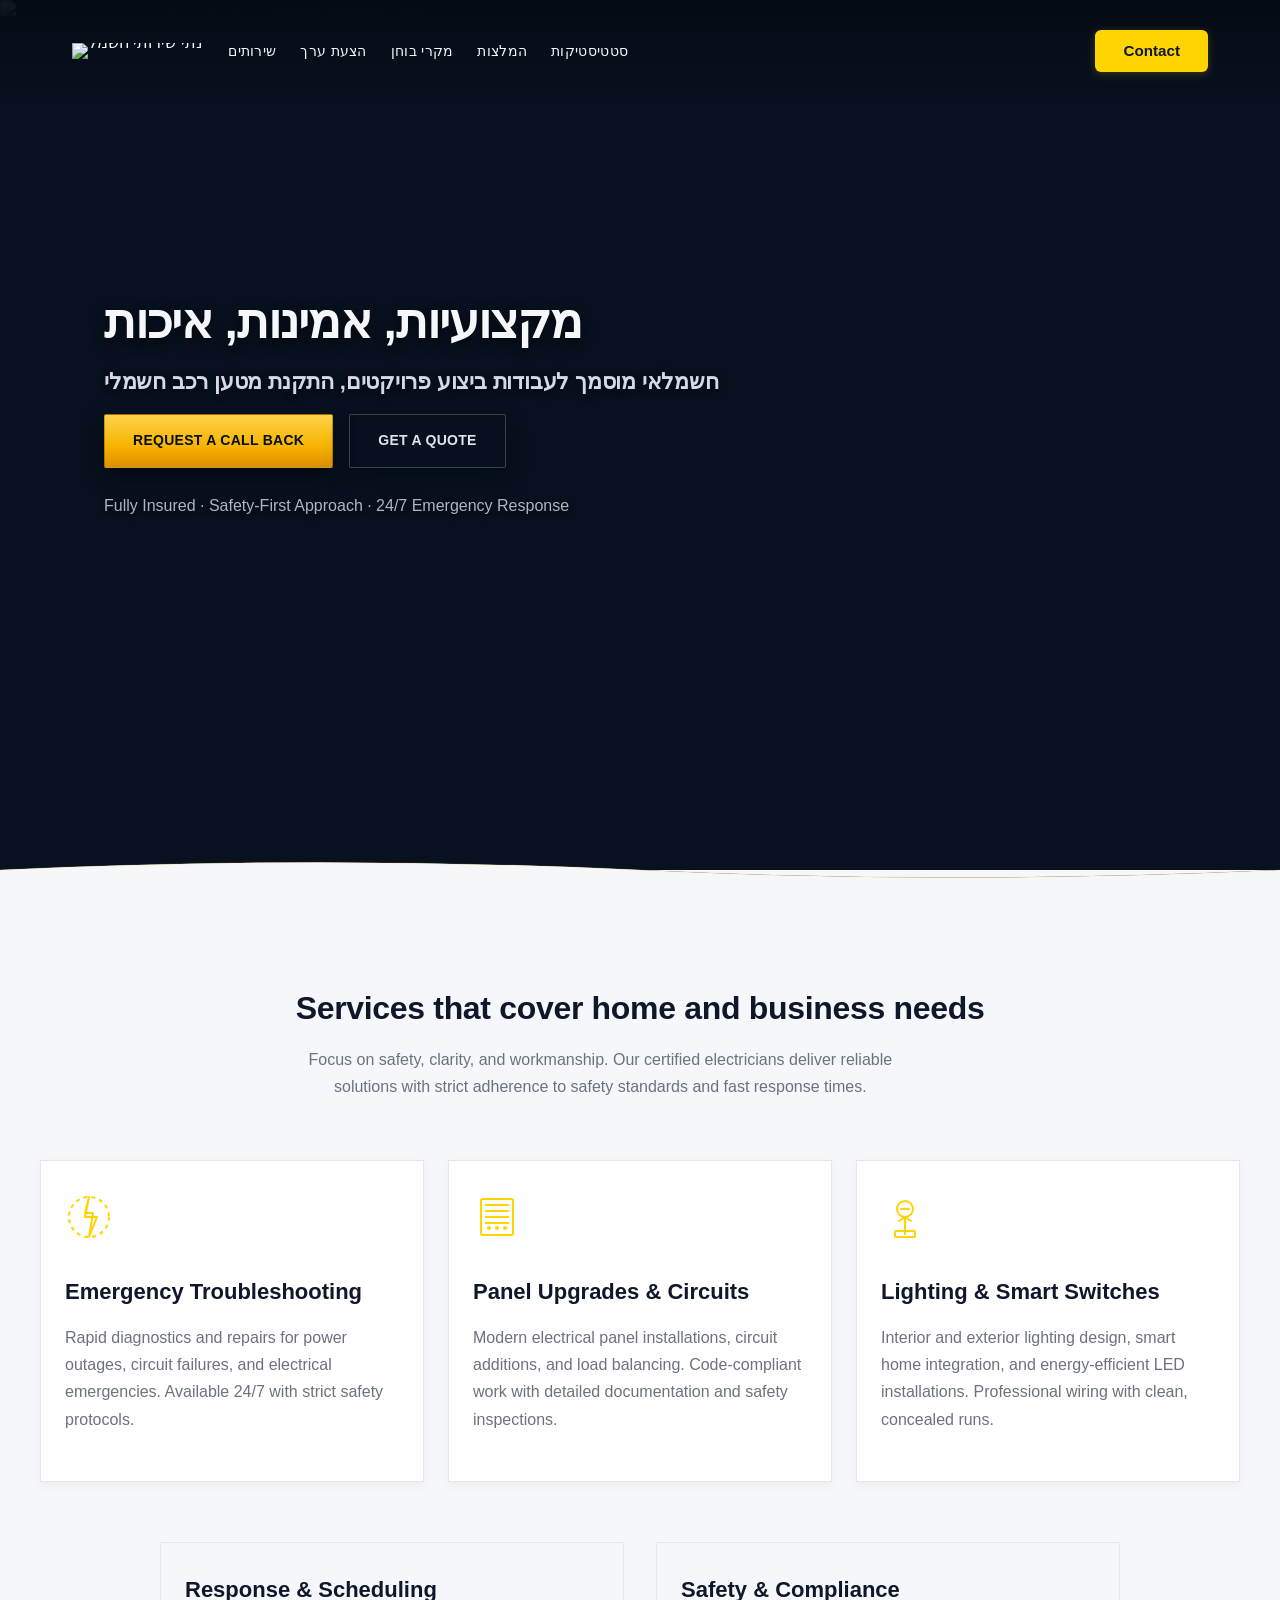
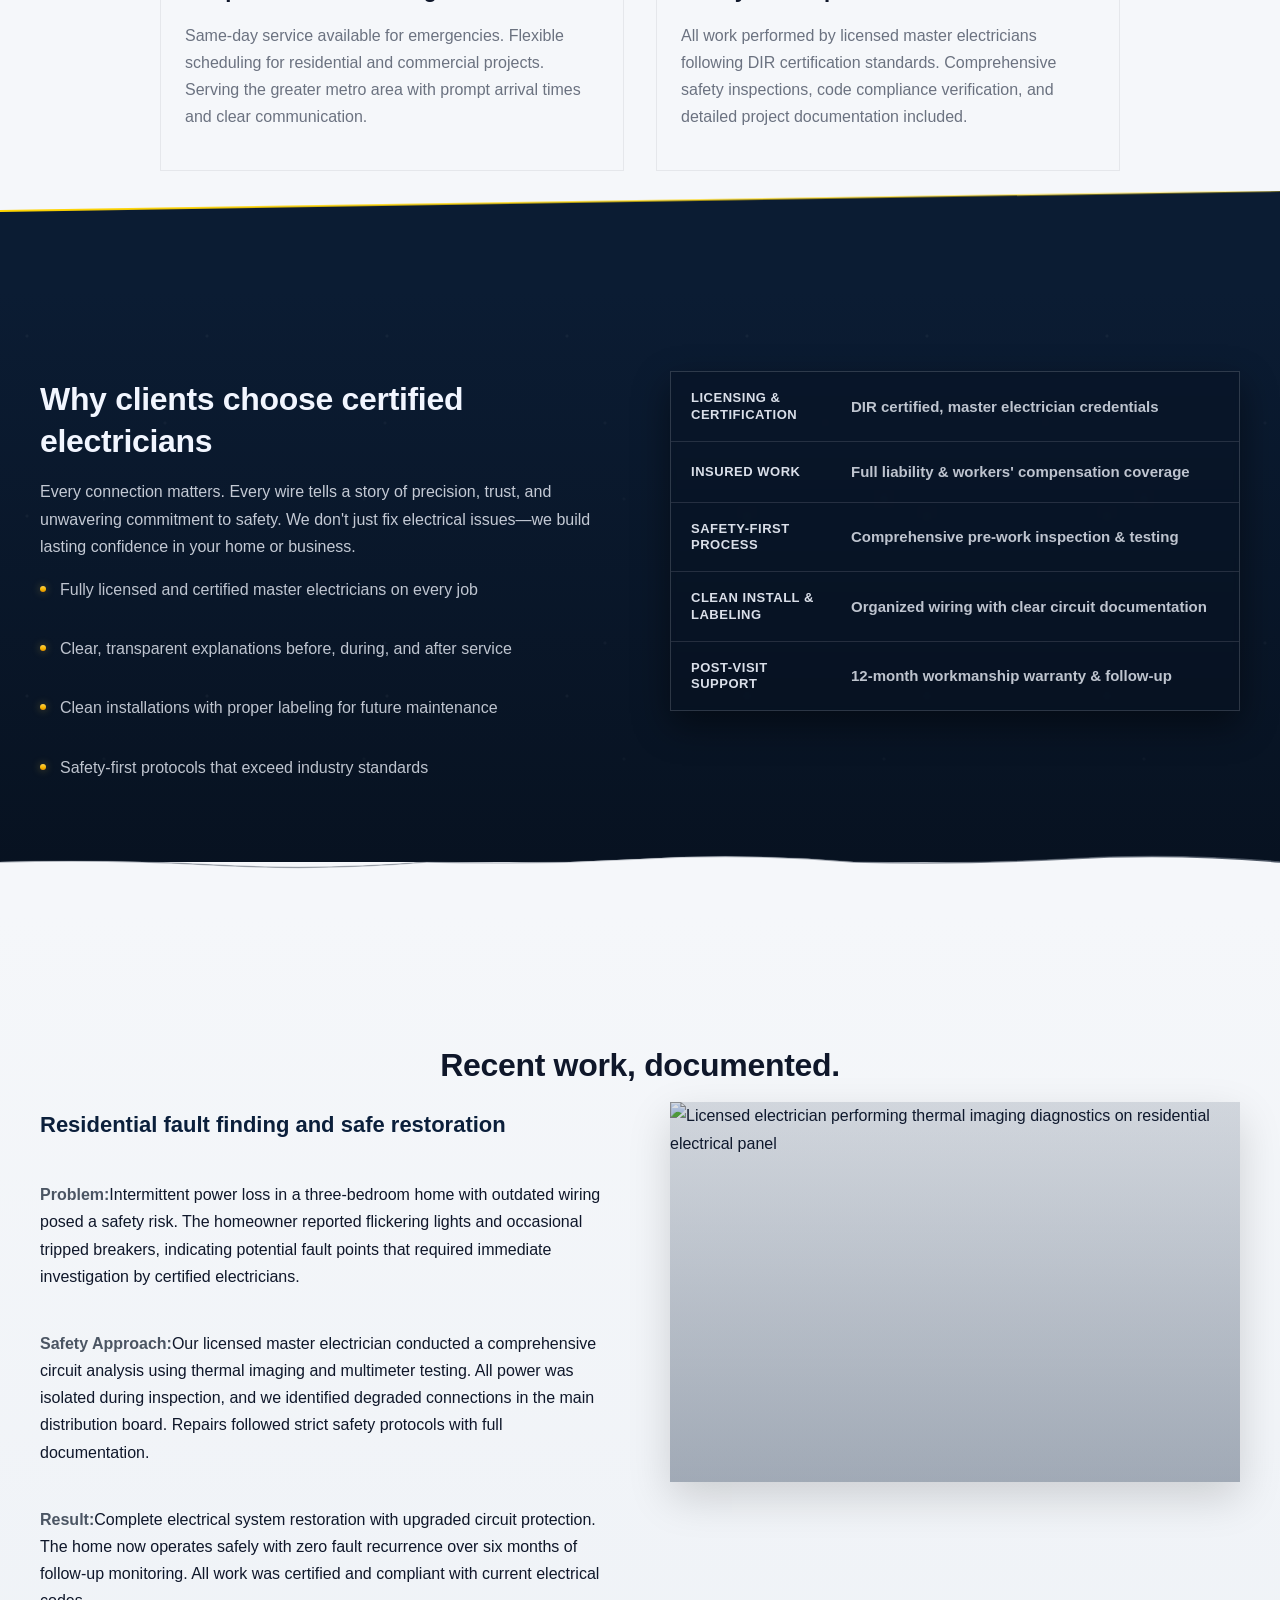
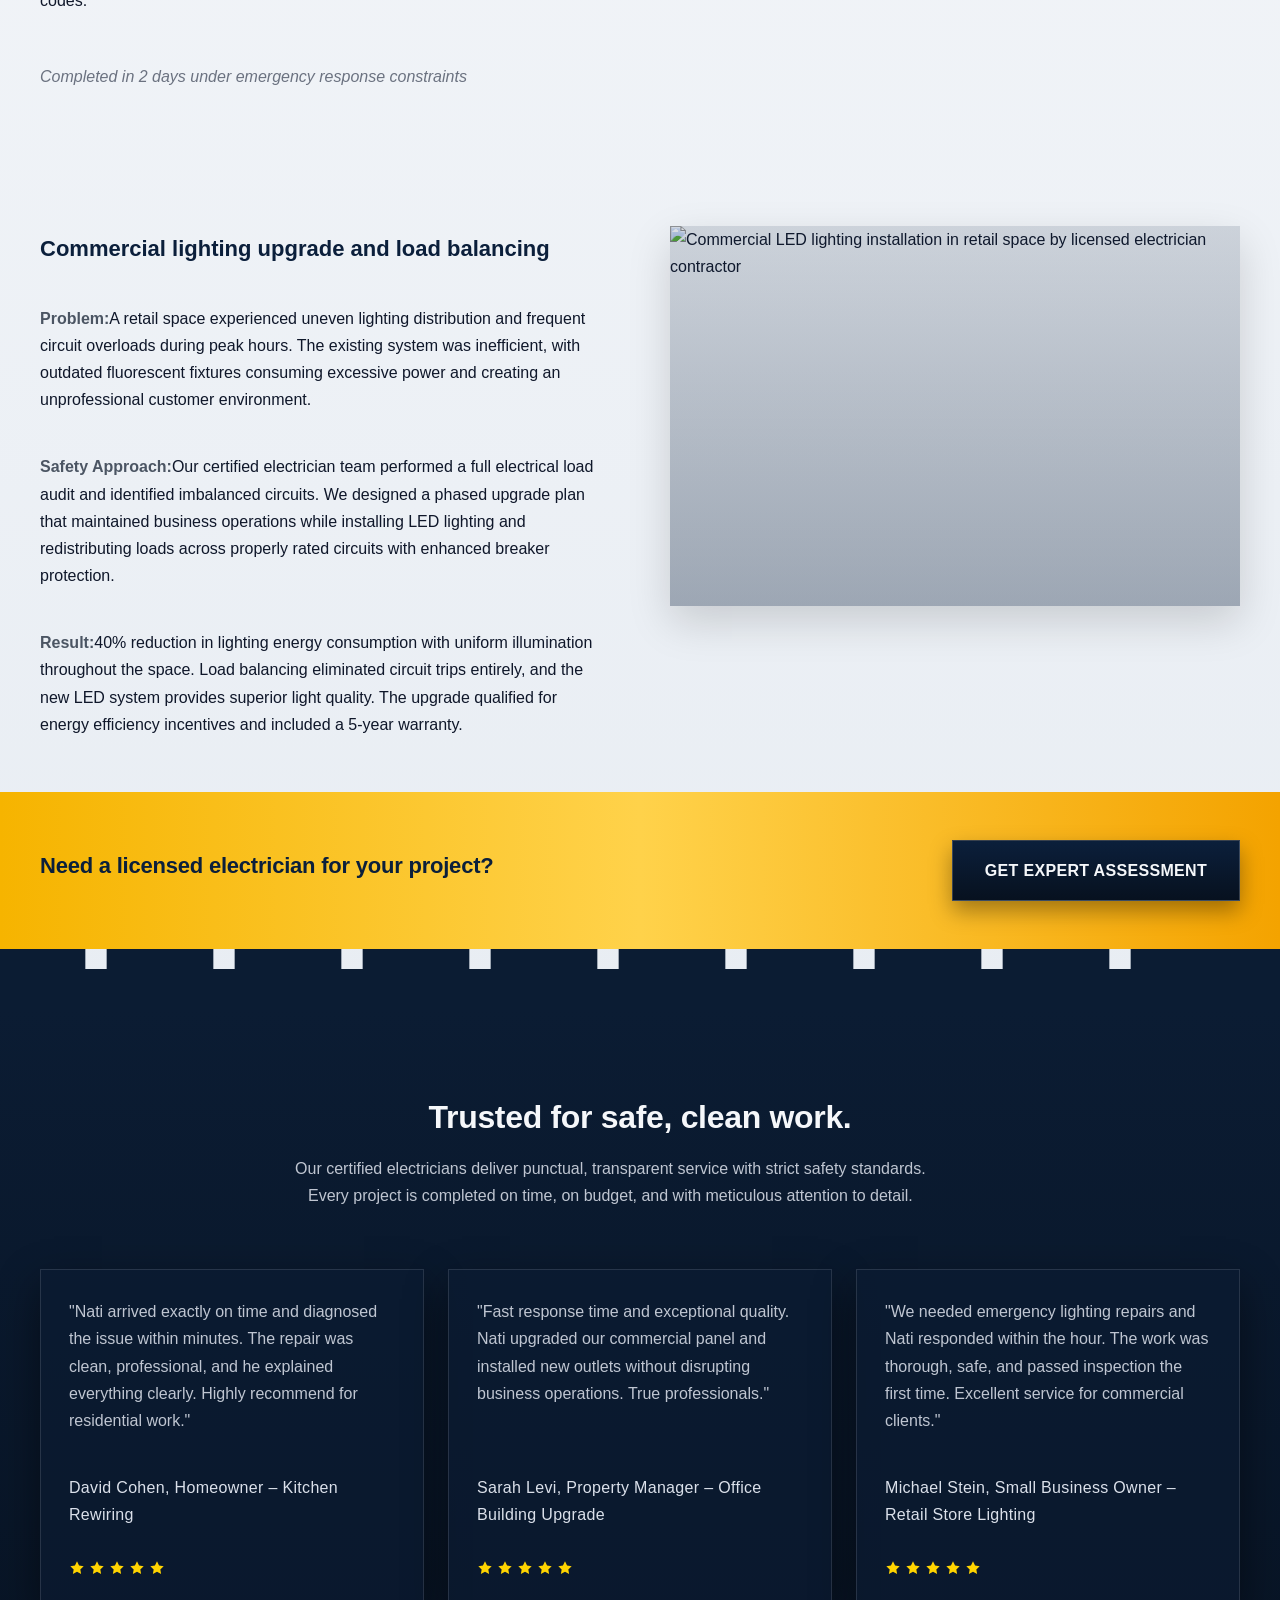
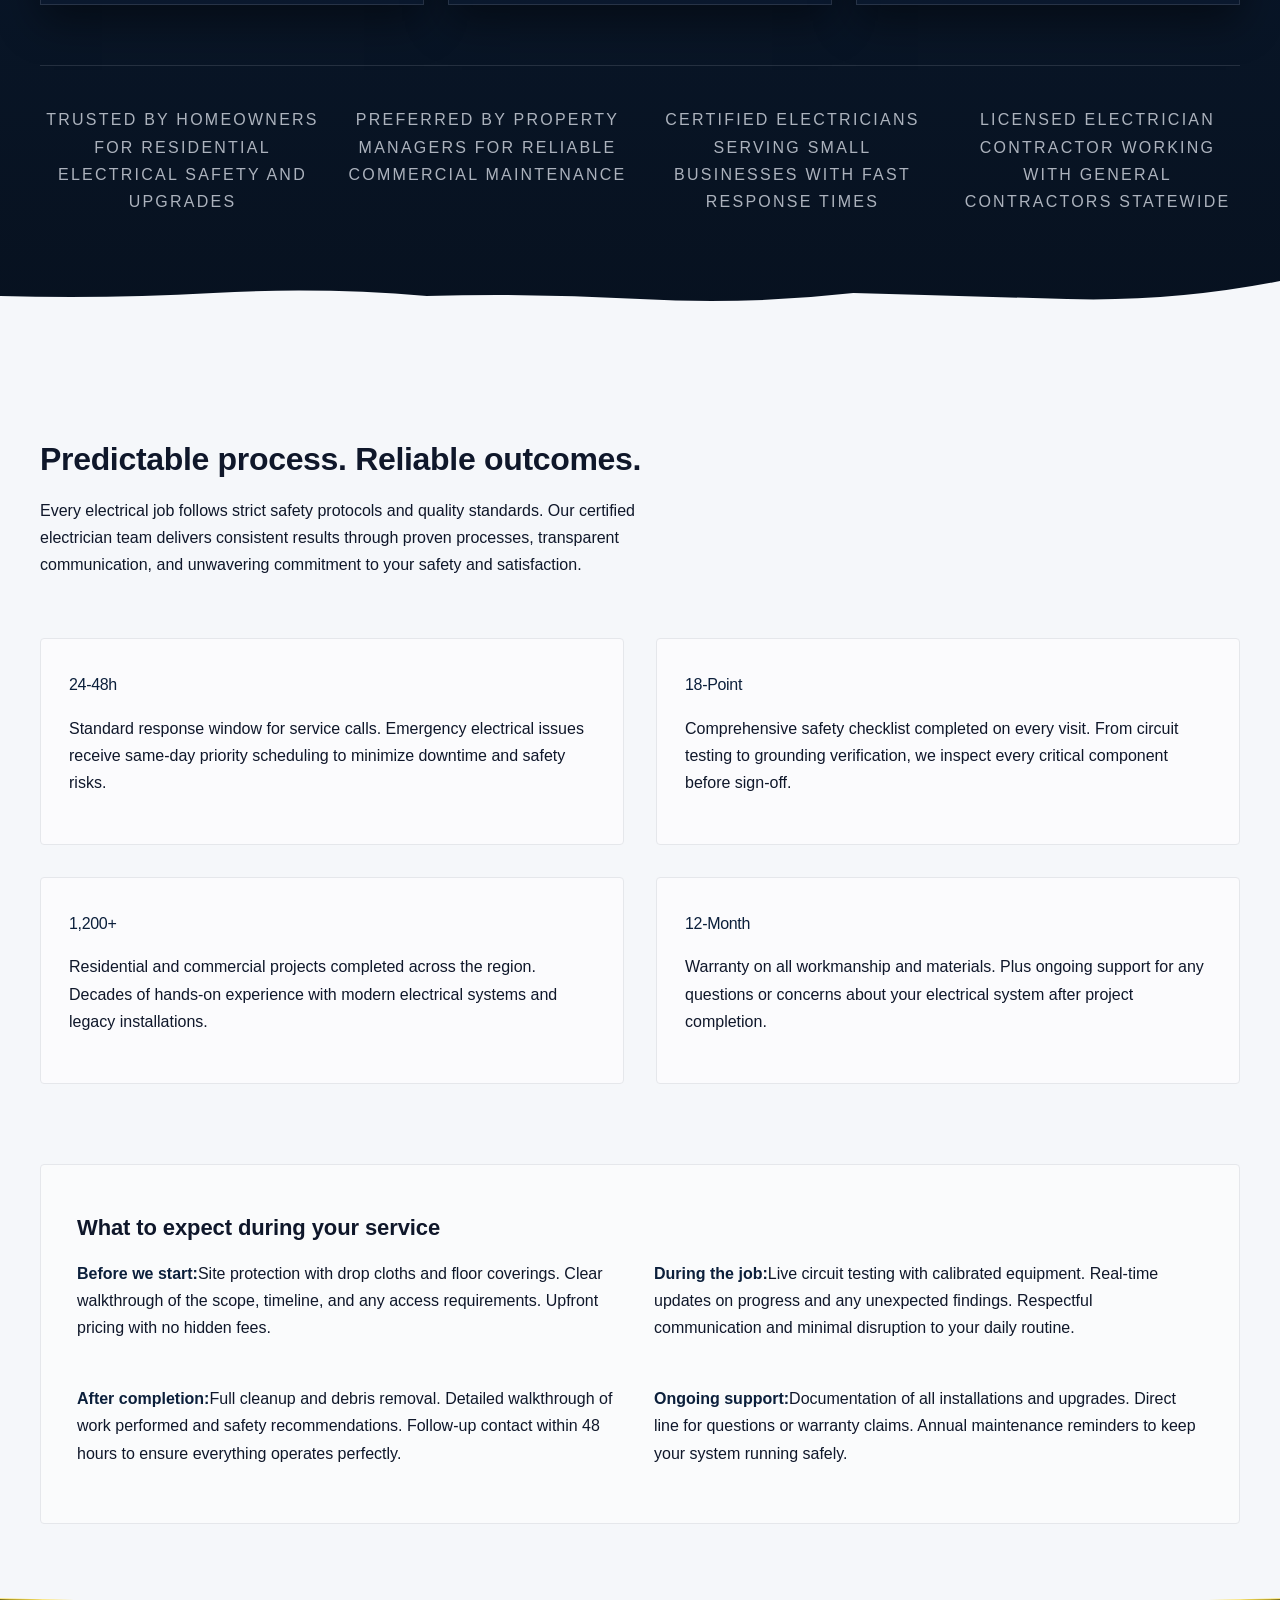
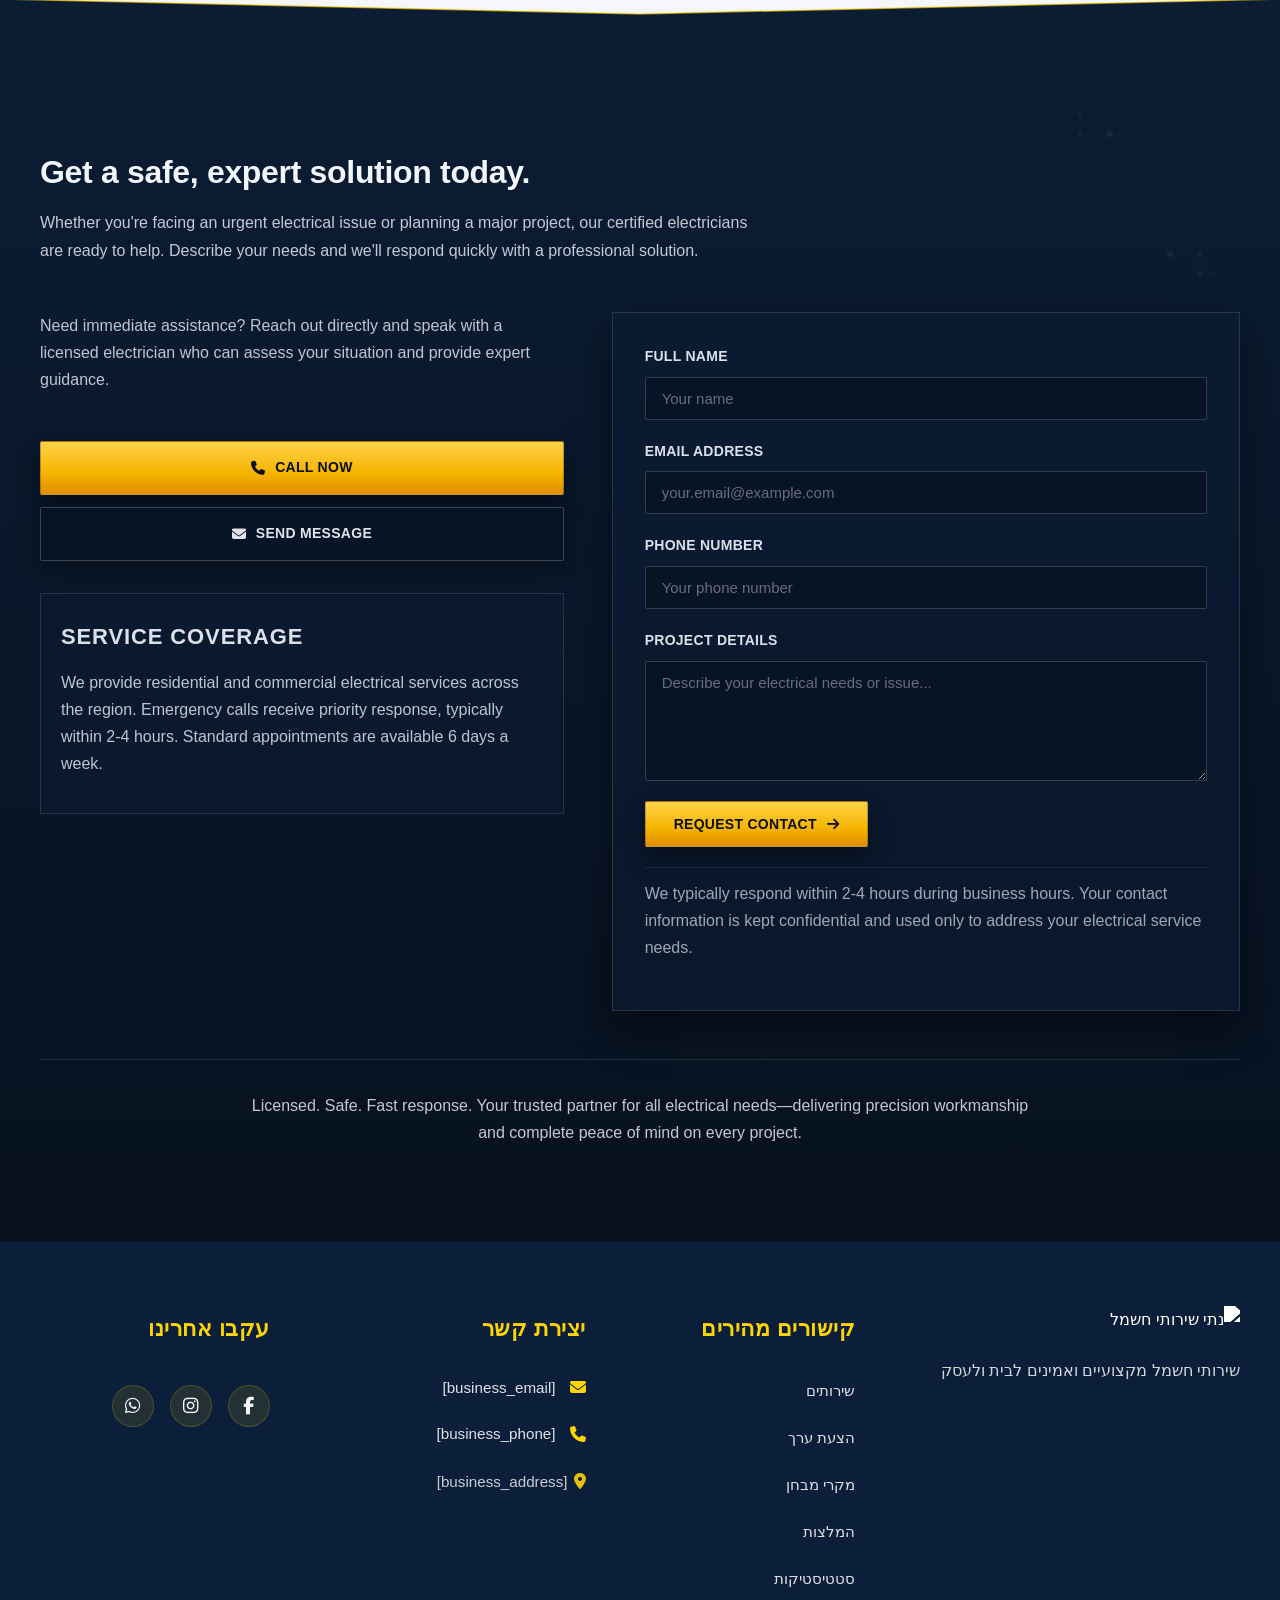
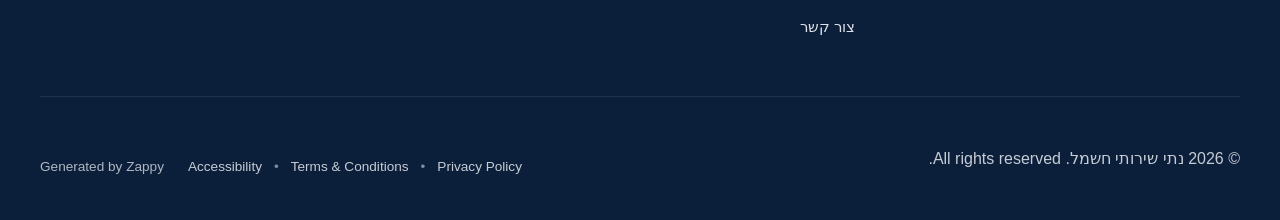
==== commit e652ed0f: "Background sync: Progressive GitHub Sync" ====
--- a/public/index.html
+++ b/public/index.html
@@ -1 +1 @@
-<!doctype html><html dir="ltr" lang="en"><head><meta charset="UTF-8"><meta content="width=device-width,initial-scale=1" name="viewport"><meta content="index, follow" name="robots"><title>Dir Certified Electricians You Can Trust — נתי שירותי חשמל</title><meta content="Licensed master electrician delivering safe, reliable electrical services for homes and businesses. Fast response, precision work, strict safety standards." name="description"><meta content="dir certified electricians, licensed master electrician, licensed electrician contractor, certified electrician, reliable electrical services" name="keywords"><script>!function(){"use strict";var t="9a68afe2-b99f-4a59-a648-2c5692801ebb",e="https://api.zappy5.com/api/analytics/track",a=18e5,n=2592e6,o=!0,i=!0,r=!0;var s=function(){var e="zappy_visitor_"+t,a=null;try{if(a=localStorage.getItem(e)){var o=JSON.parse(a),i=Date.now();if(i-o.created<n)return o.lastSeen=i,localStorage.setItem(e,JSON.stringify(o)),o.id}}catch(t){console.warn("Zappy Analytics: LocalStorage not available")}var r="zv_"+Date.now()+"_"+Math.random().toString(36).substr(2,9);try{localStorage.setItem(e,JSON.stringify({id:r,created:Date.now(),lastSeen:Date.now()}))}catch(t){}return r}(),c=function(){var e="zappy_session_"+t,n=null;try{if(n=sessionStorage.getItem(e)){var o=JSON.parse(n),i=Date.now();if(i-o.timestamp<a)return o.timestamp=i,sessionStorage.setItem(e,JSON.stringify(o)),o.id}}catch(t){console.warn("Zappy Analytics: SessionStorage not available")}var r="zs_"+Date.now()+"_"+Math.random().toString(36).substr(2,9);try{sessionStorage.setItem(e,JSON.stringify({id:r,timestamp:Date.now()}))}catch(t){}return r}();function l(a,n){n=n||{};var o={website_id:t,event_type:a,page_path:window.location.pathname,referrer:document.referrer||"direct",visitor_id:s,session_id:c,metadata:n};if(navigator.sendBeacon){var i=new Blob([JSON.stringify(o)],{type:"application/json"});navigator.sendBeacon(e,i)}else fetch(e,{method:"POST",headers:{"Content-Type":"application/json"},body:JSON.stringify(o),keepalive:!0}).catch(function(t){console.warn("Zappy Analytics: Failed to track event",t)})}o&&l("pageview",{title:document.title,url:window.location.href}),i&&document.addEventListener("click",function(t){var e=t.target;if("BUTTON"===e.tagName||e.closest("button")){var a="BUTTON"===e.tagName?e:e.closest("button");l("click",{element:"button",text:a.textContent.trim().substring(0,100),id:a.id||null,class:a.className||null})}else if("A"===e.tagName||e.closest("a")){var n="A"===e.tagName?e:e.closest("a");l("navigation",{element:"link",text:n.textContent.trim().substring(0,100),href:n.href,external:n.hostname!==window.location.hostname})}},!0),r&&document.addEventListener("submit",function(t){var e=t.target;l("form_submit",{form_id:e.id||null,form_name:e.name||null,form_action:e.action||null,form_method:e.method||"GET"})},!0);var m=Date.now();window.addEventListener("beforeunload",function(){l("page_unload",{time_on_page:Math.floor((Date.now()-m)/1e3),page_path:window.location.pathname})}),window.zappyAnalytics={track:l,getVisitorId:function(){return s},getSessionId:function(){return c}}}()</script><meta content="Dir Certified Electricians You Can Trust — נתי שירותי חשמל" property="og:title"><meta content="Licensed master electrician delivering safe, reliable electrical services for homes and businesses. Fast response, precision work, strict safety standards." property="og:description"><meta content="website" property="og:type"><meta content="en_US" property="og:locale"><meta content="summary_large_image" name="twitter:card"><meta content="Dir Certified Electricians You Can Trust — נתי שירותי חשמל" name="twitter:title"><meta content="Licensed master electrician delivering safe, reliable electrical services for homes and businesses. Fast response, precision work, strict safety standards." name="twitter:description"><link href="https://cdnjs.cloudflare.com/ajax/libs/font-awesome/6.4.0/css/all.min.css" rel="stylesheet"><link href="/assets/favicon.ico" rel="icon" type="image/x-icon"><link href="/assets/favicon-16x16.png" rel="icon" type="image/png" sizes="16x16"><link href="/assets/favicon-32x32.png" rel="icon" type="image/png" sizes="32x32"><link href="/assets/favicon-48x48.png" rel="icon" type="image/png" sizes="48x48"><link href="/assets/favicon-192x192.png" rel="icon" type="image/png" sizes="192x192"><link href="/assets/favicon-512x512.png" rel="icon" type="image/png" sizes="512x512"><link href="/assets/apple-touch-icon.png" rel="apple-touch-icon"><link href="https://cdn.jsdelivr.net/npm/vanilla-cookieconsent@3/dist/cookieconsent.css" rel="stylesheet"><script src="https://cdn.jsdelivr.net/npm/vanilla-cookieconsent@3/dist/cookieconsent.umd.js"></script><script src="https://cdn.jsdelivr.net/gh/mickidum/acc_toolbar/acctoolbar/acctoolbar.min.js"></script><link href="/styles.css" rel="stylesheet"><style id="zappy-dropdown-submenu-styles">#navMenu li:has(.sub-menu),.nav-menu li:has(.sub-menu),.navbar li:has(.sub-menu),nav li:has(.sub-menu){position:relative}#navMenu .sub-menu,.nav-menu .sub-menu,.navbar .sub-menu,nav .sub-menu{display:block!important;position:absolute!important;top:100%;left:0;min-width:220px;background:#fff;border-radius:8px;box-shadow:0 8px 25px rgba(0,0,0,.15);padding:8px 0;opacity:0;visibility:hidden;transform:translateY(10px);transition:all .3s ease;z-index:1000;list-style:none;pointer-events:none}#navMenu li:hover>.sub-menu,.nav-menu li:hover>.sub-menu,.navbar li:hover>.sub-menu,nav li:hover>.sub-menu{opacity:1!important;visibility:visible!important;transform:translateY(0)!important;pointer-events:auto!important}.sub-menu li{list-style:none;margin:0;padding:0}.sub-menu a{display:block!important;padding:10px 16px!important;color:var(--text-dark,#333)!important;font-weight:500;text-decoration:none;white-space:nowrap;transition:background-color .2s}.sub-menu a:hover{background-color:#f5f5f5}[dir=rtl] .nav-menu .sub-menu,[dir=rtl] .navbar .sub-menu,[dir=rtl] nav .sub-menu,html[lang=ar] .nav-menu .sub-menu,html[lang=ar] .navbar .sub-menu,html[lang=ar] nav .sub-menu,html[lang=he] .nav-menu .sub-menu,html[lang=he] .navbar .sub-menu,html[lang=he] nav .sub-menu{left:auto!important;right:0!important}.sub-menu:empty,.sub-menu:not(:has(li)),.sub-menu:not(:has(li:not(.zappy-hidden-menu-item))){display:none!important;opacity:0!important;visibility:hidden!important;pointer-events:none!important}li:has(.menu-group-title):hover>.sub-menu{opacity:1!important;visibility:visible!important;transform:translateY(0)!important;pointer-events:auto!important}#navMenu>li>.menu-group-title,.nav-menu>li>.menu-group-title{display:inline-block;padding:.5rem 1rem;cursor:default;user-select:none}@media (max-width:768px){#navMenu .sub-menu,.nav-menu .sub-menu,.navbar .sub-menu,nav .sub-menu{position:static!important;transform:none!important;box-shadow:none!important;background:0 0!important;max-height:0;overflow:hidden;opacity:0;visibility:hidden;transition:max-height .3s ease,opacity .3s ease;padding:0!important;border-radius:0!important}.sub-menu.mobile-expanded{max-height:500px!important;opacity:1!important;visibility:visible!important;padding:8px 0 8px 16px!important}[dir=rtl] .sub-menu.mobile-expanded,html[lang=he] .sub-menu.mobile-expanded{padding:8px 16px 8px 0!important}#navMenu li:hover>.sub-menu,.nav-menu li:hover>.sub-menu,.navbar li:hover>.sub-menu,nav li:hover>.sub-menu{opacity:0;visibility:hidden;pointer-events:none}#navMenu li>.sub-menu.mobile-expanded,.nav-menu li>.sub-menu.mobile-expanded,.navbar li>.sub-menu.mobile-expanded,nav li>.sub-menu.mobile-expanded{opacity:1!important;visibility:visible!important;pointer-events:auto!important}#navMenu li:has(.sub-menu),.nav-menu li:has(.sub-menu),.navbar li:has(.sub-menu),nav li:has(.sub-menu){display:flex!important;flex-wrap:wrap!important;align-items:center!important;position:relative!important;min-height:44px!important}#navMenu li:has(.sub-menu)>a,.nav-menu li:has(.sub-menu)>a,.navbar li:has(.sub-menu)>a,nav li:has(.sub-menu)>a{flex:1!important;min-width:0!important}#navMenu li:has(.sub-menu)>.menu-group-title,.nav-menu li:has(.sub-menu)>.menu-group-title,.navbar li:has(.sub-menu)>.menu-group-title,nav li:has(.sub-menu)>.menu-group-title{flex:1!important;min-width:0!important;padding:0!important;line-height:inherit!important}#navMenu li:has(.sub-menu)>.sub-menu,.nav-menu li:has(.sub-menu)>.sub-menu,.navbar li:has(.sub-menu)>.sub-menu,nav li:has(.sub-menu)>.sub-menu{flex-basis:100%!important;width:100%!important}#navMenu li:has(.sub-menu)>a [class*=arrow],#navMenu li:has(.sub-menu)>a [class*=chevron],.nav-menu li:has(.sub-menu)>a .fa-angle-down,.nav-menu li:has(.sub-menu)>a .fa-chevron-down,.nav-menu li:has(.sub-menu)>a [class*=arrow],.nav-menu li:has(.sub-menu)>a [class*=chevron],nav li:has(.sub-menu)>a [class*=arrow],nav li:has(.sub-menu)>a [class*=chevron]{display:none!important;visibility:hidden!important}.mobile-submenu-toggle{display:flex!important;align-items:center!important;justify-content:center!important;width:44px!important;height:auto!important;background:0 0!important;border:none!important;cursor:pointer!important;color:var(--text-light)!important;position:static!important;flex-shrink:0!important;align-self:stretch!important;z-index:2!important;padding:0!important;margin:0!important}.mobile-submenu-toggle::after{content:''!important;width:0!important;height:0!important;border-left:6px solid transparent!important;border-right:6px solid transparent!important;border-top:7px solid currentColor!important;transition:transform .3s ease!important}.mobile-submenu-toggle.expanded::after{transform:rotate(180deg)!important}.sub-menu a{padding:10px 0!important;display:block!important;color:var(--text-light)!important}.navbar .sub-menu li a,.zappy-products-dropdown .sub-menu a,nav.navbar .sub-menu li a{color:var(--text-light)!important}}@media (min-width:769px){.mobile-submenu-toggle{display:none!important}}</style><style id="mobile-lang-menu-deployed-css">@media (max-width:768px){.lang-switcher,.nav-container .lang-switcher,.nav-cta-container .lang-switcher,.nav-ecommerce-icons .lang-switcher,.nav-icons-left .lang-switcher,.navbar .lang-switcher,.navbar .nav-cta-container .lang-switcher{display:none!important}.mobile-lang-menu{width:100%;border-top:1px solid rgba(128,128,128,.2);padding:8px 0 0 0;margin-top:8px}.mobile-lang-toggle{display:flex!important;align-items:center;justify-content:space-between;width:100%;padding:12px 16px;background:0 0;border:none;cursor:pointer;font-size:15px;color:inherit;font-family:inherit}.mobile-lang-toggle::after{content:'';display:inline-block;width:8px;height:8px;border-right:2px solid currentColor;border-bottom:2px solid currentColor;transform:rotate(45deg);transition:transform .3s ease;margin-left:8px}.mobile-lang-toggle.expanded::after{transform:rotate(-135deg)}.mobile-lang-options{max-height:0;overflow:hidden;transition:max-height .3s ease}.mobile-lang-options.expanded{max-height:300px}.mobile-lang-option{display:flex!important;align-items:center;gap:10px;padding:10px 24px;text-decoration:none;color:inherit;font-size:14px;font-family:inherit}.mobile-lang-option:hover{background:rgba(128,128,128,.1)}.mobile-lang-option.active{font-weight:600;opacity:.7;pointer-events:none}.mobile-lang-option img{width:20px;height:20px;border-radius:50%}}@media (min-width:769px){.mobile-lang-menu{display:none!important}}</style><style id="zappy-widget-visibility">#mic-access-tool-box,#mic-access-tool-general-button,#mic-init-access-tool #mic-access-tool-box,#mic-init-access-tool #mic-access-tool-general-button,#mic-init-access-tool .mic-access-tool-general-button,._access-icon,._access-menu,.mic-access-tool-box,.mic-access-tool-general-button,div[id*=mic-access-tool-box]{display:none!important;visibility:hidden!important;opacity:0!important;pointer-events:none!important}</style></head><body><nav class="navbar"><button class="mobile-toggle" aria-label="Menu" id="mobileToggle"><svg viewBox="0 0 24 24" fill="none" height="24" width="24" class="hamburger-icon"><path d="M3 12h18M3 6h18M3 18h18" stroke="currentColor" stroke-width="2" stroke-linecap="round"></path></svg><svg viewBox="0 0 24 24" fill="none" height="24" width="24" class="close-icon" style="display:none"><path d="M18 6L6 18M6 6l12 12" stroke="currentColor" stroke-width="2" stroke-linecap="round"></path></svg></button><button class="phone-header-btn" aria-label="Call" data-phone="[business_phone]"><svg viewBox="0 0 24 24" fill="currentColor" height="20" width="20"><path d="M22 16.92v3a2 2 0 0 1-2.18 2 19.79 19.79 0 0 1-8.63-3.07 19.5 19.5 0 0 1-6-6 19.79 19.79 0 0 1-3.07-8.67A2 2 0 0 1 4.11 2h3a2 2 0 0 1 2 1.72 12.84 12.84 0 0 0 .7 2.81 2 2 0 0 1-.45 2.11L8.09 9.91a16 16 0 0 0 6 6l1.27-1.27a2 2 0 0 1 2.11-.45 12.84 12.84 0 0 0 2.81.7A2 2 0 0 1 22 16.92z"></path></svg></button><div class="nav-container"><div class="nav-brand"><a href="/" class="logo-link"><img alt="נתי שירותי חשמל" src="/assets/business-logo.webp" class="logo"></a></div><ul class="nav-menu" id="navMenu"><li><a href="#services">שירותים</a></li><li><a href="#value-proposition">הצעת ערך</a></li><li><a href="#case-studies">מקרי בוחן</a></li><li><a href="#testimonials">המלצות</a></li><li><a href="#stats">סטטיסטיקות</a></li></ul><div class="nav-cta-container"><a href="#contact" class="nav-cta-btn">Contact</a></div></div></nav><script>window.addEventListener("load",function(){const e=document.querySelector(".navbar, nav, header");if(!e)return void console.log("[Navbar] Navbar element not found");let t=document.getElementById("mobileToggle")||document.querySelector(".mobile-toggle")||document.querySelector(".hamburger")||document.querySelector(".hamburger-menu")||document.querySelector(".menu-toggle")||document.querySelector(".burger-menu")||document.querySelector('[aria-label="Menu"]')||document.querySelector('[aria-label="תפריט"]');const o=document.querySelector(".phone-header-btn"),n=window.getComputedStyle(e);let r=n.backgroundColor;if(console.log("[Navbar] Initial navbar background:",r),"transparent"===r||"rgba(0, 0, 0, 0)"===r||r.startsWith("rgba")&&r.includes(", 0)")){const e=n.backgroundImage;if(e&&"none"!==e)console.log("[Navbar] Navbar has background image/gradient, using dark text"),r="rgb(240, 240, 240)";else{const e=window.getComputedStyle(document.body).backgroundColor;console.log("[Navbar] Navbar transparent, using body background:",e),r=e}}const i=r.match(/\d+/g);if(i&&i.length>=3){const e=(.299*parseInt(i[0])+.587*parseInt(i[1])+.114*parseInt(i[2]))/255;console.log("[Navbar] Mobile button colors preserved from Claude CSS (luminance:",e.toFixed(2)+")");const n=document.createElement("style");n.id="zappy-mobile-nav-fix";document.documentElement.lang;document.documentElement.dir,n.textContent='\n        /* Hide mobile buttons on desktop, show only on mobile */\n        @media (min-width: 769px) {\n          .mobile-toggle,\n          .phone-header-btn {\n            display: none !important;\n          }\n        }\n        \n        /* Show and position mobile buttons correctly on mobile */\n        @media (max-width: 768px) {\n          .mobile-toggle,\n          .phone-header-btn {\n            position: absolute !important;\n            top: 50% !important;\n            transform: translateY(-50%) !important;\n            z-index: 1001 !important;\n            display: flex !important;\n            align-items: center !important;\n            justify-content: center !important;\n            width: 36px !important;\n            height: 36px !important;\n            border-radius: 50% !important;\n            border: none !important;\n            cursor: pointer !important;\n            padding: 6px !important;\n            background: none !important;\n            color: var(--nav-text, var(--text-light)) !important;\n          }\n          \n          /* LTR positioning (default): hamburger LEFT, phone RIGHT */\n          html:not([dir="rtl"]):not([lang="he"]):not([lang="ar"]) .mobile-toggle,\n          html[dir="ltr"] .mobile-toggle {\n            left: 12px !important;\n            right: auto !important;\n          }\n          html:not([dir="rtl"]):not([lang="he"]):not([lang="ar"]) .phone-header-btn,\n          html[dir="ltr"] .phone-header-btn {\n            right: 12px !important;\n            left: auto !important;\n          }\n          \n          /* RTL positioning: hamburger RIGHT, phone LEFT */\n          html[dir="rtl"] .mobile-toggle,\n          html[lang="he"] .mobile-toggle,\n          html[lang="ar"] .mobile-toggle {\n            right: 12px !important;\n            left: auto !important;\n          }\n          html[dir="rtl"] .phone-header-btn,\n          html[lang="he"] .phone-header-btn,\n          html[lang="ar"] .phone-header-btn {\n            left: 12px !important;\n            right: auto !important;\n          }\n          \n          /* CRITICAL: Ensure nav-container has min-height on mobile */\n          /* All children are positioned absolutely/fixed on mobile, so height:auto collapses to 0 */\n          .nav-container {\n            min-height: 70px !important;\n            position: relative !important;\n          }\n          \n          /* Ensure SVG icons are properly sized and inherit color */\n          .mobile-toggle svg,\n          .phone-header-btn svg {\n            width: 24px !important;\n            height: 24px !important;\n            /* Don\'t force display - let JavaScript control hamburger/close toggle */\n          }\n          \n          /* Reset nav-cta-container on mobile - remove desktop box-shadow/padding */\n          /* that creates a visible ghost box when CTA button is hidden */\n          .nav-cta-container {\n            box-shadow: none !important;\n            padding: 0 !important;\n          }\n          \n          /* Hide nav-cta-container entirely on mobile when there\'s no lang-switcher */\n          /* (only the CTA button is inside, and it\'s hidden on mobile) */\n          .nav-cta-container:not(:has(.lang-switcher)) {\n            display: none !important;\n          }\n          \n          /* CRITICAL: Prevent hero image fade gradient from bleeding over headline text */\n          /* The .image-fade-gradient has bottom: -30px (extends below parent) */\n          /* On mobile stacked layout, this overlaps the h1 text below the image */\n          .hero-image-column {\n            overflow: hidden !important;\n          }\n          .image-fade-gradient {\n            bottom: 0 !important;\n          }\n          \n          /* Hide desktop language switcher on mobile - hamburger menu handles it */\n          /* High specificity to override stored CSS */\n          .lang-switcher,\n          .nav-cta-container .lang-switcher,\n          .nav-container .lang-switcher,\n          .navbar .lang-switcher,\n          .navbar .nav-cta-container .lang-switcher {\n            display: none !important;\n          }\n        }\n      ';const r=document.getElementById("zappy-mobile-nav-fix");r&&r.remove(),document.head.appendChild(n),console.log("[Navbar] Critical CSS injected for mobile nav positioning");const l=window.innerWidth<=768;if(t){const e=t.querySelector(".hamburger-icon"),o=t.querySelector(".close-icon");e&&(e.style.setProperty("width","24px","important"),e.style.setProperty("height","24px","important"),e.style.setProperty("display","block","important")),o&&(o.style.setProperty("width","24px","important"),o.style.setProperty("height","24px","important"),o.style.setProperty("display","none","important")),l?(t.style.setProperty("position","absolute","important"),t.style.setProperty("top","50%","important"),t.style.setProperty("transform","translateY(-50%)","important"),t.style.setProperty("z-index","1001","important"),t.style.removeProperty("left"),t.style.removeProperty("right"),console.log("[Navbar] Mobile toggle positioning applied (mobile viewport)")):(t.style.removeProperty("position"),t.style.removeProperty("top"),t.style.removeProperty("transform"),t.style.removeProperty("z-index"),t.style.removeProperty("left"),t.style.removeProperty("right"),console.log("[Navbar] Desktop viewport - cleared mobile toggle inline positioning"))}if(o){const e=o.querySelector("svg");e&&(e.style.width="24px",e.style.height="24px",e.setAttribute("width","24"),e.setAttribute("height","24")),l?(o.style.setProperty("position","absolute","important"),o.style.setProperty("top","50%","important"),o.style.setProperty("transform","translateY(-50%)","important"),o.style.setProperty("z-index","1001","important"),o.style.removeProperty("left"),o.style.removeProperty("right"),console.log("[Navbar] Phone button positioning applied (mobile viewport)")):(o.style.removeProperty("position"),o.style.removeProperty("top"),o.style.removeProperty("transform"),o.style.removeProperty("z-index"),o.style.removeProperty("left"),o.style.removeProperty("right"),console.log("[Navbar] Desktop viewport - cleared phone button inline positioning"))}}else console.log("[Navbar] Could not parse background color:",r);t=document.getElementById("mobileToggle")||document.querySelector(".mobile-toggle")||document.querySelector(".hamburger")||document.querySelector(".hamburger-menu")||document.querySelector(".menu-toggle")||document.querySelector(".burger-menu")||document.querySelector('[aria-label="Menu"]')||document.querySelector('[aria-label="תפריט"]');const l=document.getElementById("navMenu")||document.querySelector(".nav-menu")||document.querySelector(".nav-links")||document.querySelector("nav ul:not(.submenu)");if(!t||!l)return void console.log("[Navbar] Mobile toggle or menu not found:",{toggle:!!t,menu:!!l});l.id||(l.id="navMenu"),console.log("[Navbar] Initializing mobile menu...");const a=t.cloneNode(!0);t.parentNode.replaceChild(a,t),a.addEventListener("click",function(e){e.preventDefault(),e.stopPropagation();const t=this.querySelector(".hamburger-icon"),o=this.querySelector(".close-icon");l.classList.contains("active")?(l.classList.remove("active"),t&&t.style.setProperty("display","block","important"),o&&o.style.setProperty("display","none","important"),document.body.style.overflow="",console.log("[Navbar] Menu closed")):(l.classList.add("active"),t&&t.style.setProperty("display","none","important"),o&&o.style.setProperty("display","block","important"),document.body.style.overflow="hidden",console.log("[Navbar] Menu opened"))}),l.querySelectorAll("a").forEach(function(e){e.addEventListener("click",function(){if("#"===this.getAttribute("href"))return;const e=a.querySelector(".hamburger-icon"),t=a.querySelector(".close-icon");l.classList.remove("active"),e&&e.style.setProperty("display","block","important"),t&&t.style.setProperty("display","none","important"),document.body.style.overflow="",console.log("[Navbar] Menu closed (link clicked)")})});var s=l.querySelectorAll(".dropdown-toggle");s.forEach(function(e){e.addEventListener("click",function(e){e.preventDefault(),e.stopPropagation();var t=this.closest(".nav-dropdown");t&&(t.parentNode.querySelectorAll(".nav-dropdown.open").forEach(function(e){e!==t&&e.classList.remove("open")}),t.classList.toggle("open"),console.log("[Navbar] Dropdown toggled:",t.classList.contains("open")?"open":"closed"))})}),document.addEventListener("click",function(e){e.target.closest(".nav-dropdown")||document.querySelectorAll(".nav-dropdown.open").forEach(function(e){e.classList.remove("open")})}),console.log("[Navbar] Dropdown handlers initialized for "+s.length+" dropdowns"),o&&o.addEventListener("click",function(){const e=document.querySelectorAll('a[href^="tel:"]'),t=e.length>0?e[0].getAttribute("href").replace("tel:",""):"[business_phone]";window.location.href="tel:"+t,console.log("[Navbar] Phone button clicked")}),console.log("[Navbar] Mobile menu initialized successfully");const p=function(){const e=document.querySelector(".whatsapp-float");e&&(window.innerWidth>=769?(e.style.setProperty("display","none","important"),e.style.setProperty("visibility","hidden","important"),e.style.setProperty("opacity","0","important"),e.style.setProperty("pointer-events","none","important"),console.log("[WhatsApp] Button hidden on desktop")):(e.style.removeProperty("display"),e.style.removeProperty("visibility"),e.style.removeProperty("opacity"),e.style.removeProperty("pointer-events"),console.log("[WhatsApp] Button visible on mobile")))};let c;p(),window.addEventListener("resize",function(){clearTimeout(c),c=setTimeout(p,100)})})</script><main><section class="home-hero-section" data-layout-spec="Home-hero" data-hero-type="fullscreen-scrim"><div class="home-hero-section__bg-wrapper"><img alt="Professional electrician performing certified electrical work" src="/assets/site-home-hero-bg.webp" class="home-hero-section__bg-image" data-context="Professional licensed electrician working on a modern electrical panel in a bright, well-lit commercial or residential space. The electrician should be wearing safety gear, focused on precise electrical work. The image should convey expertise, safety, and professionalism. Warm natural lighting, clean modern environment, tools visible, sense of precision and trust. High-quality professional photography style." data-hero-bg="true" data-placeholder="home-hero-bg" data-preserve-bg="0" height="1080" width="1920"></div><div class="home-hero-section__scrim" aria-hidden="true"></div><div class="home-hero-section__pattern-overlay" aria-hidden="true"></div><div class="home-hero-section__content-wrapper"><div class="home-hero-section__content"><h1 class="home-hero-section__headline">מקצועיות, אמינות, איכות</h1><h3 class="home-hero-section__subtitle">Licensed &amp; certified electricians delivering precision workmanship with strict safety standards and fast response times for residential and commercial projects.</h3><div class="home-hero-section__cta-row"><a href="#contact" class="home-hero-section__btn home-hero-section__btn--primary">Request a Call Back</a><a href="#contact" class="home-hero-section__btn home-hero-section__btn--secondary">Get a Quote</a></div><p class="home-hero-section__trust-line">Fully Insured · Safety-First Approach · 24/7 Emergency Response</p></div></div><div class="home-hero-section__divider-wrapper"><svg viewBox="0 0 1200 80" xmlns="http://www.w3.org/2000/svg" aria-hidden="true" preserveAspectRatio="none"><defs><linearGradient id="home-hero-divider-gradient" x1="0%" x2="0%" y1="0%" y2="100%"><stop offset="0%" style="stop-color:#0B1C33;stop-opacity:1"></stop><stop offset="100%" style="stop-color:#F5F7FA;stop-opacity:1"></stop></linearGradient></defs><path d="M0,80 L0,50 Q300,35 600,50 T1200,50 L1200,80 Z" fill="#F5F7FA"></path><path d="M0,50 Q300,35 600,50 T1200,50" fill="#F5F7FA" stroke="rgba(255,210,74,0.25)" stroke-width="1"></path></svg></div></section><section class="home-services-section" data-layout-spec="Home-services"><div class="home-services-container"><div class="home-services-intro"><h2>Services that cover home and business needs</h2><p>Focus on safety, clarity, and workmanship. Our certified electricians deliver reliable solutions with strict adherence to safety standards and fast response times.</p></div><div class="home-services-grid"><div class="home-services-card"><svg viewBox="0 0 48 48" xmlns="http://www.w3.org/2000/svg" fill="none" class="home-services-icon" data-element-type="icon" data-icon-type="svg"><path d="M24 4L20 20H28L24 44L32 24H20L24 4Z" stroke="currentColor" stroke-width="2" stroke-linecap="round" stroke-linejoin="round"></path><circle cx="24" cy="24" r="20" stroke="currentColor" stroke-width="2" stroke-dasharray="4 4"></circle></svg><h3>Emergency Troubleshooting</h3><p>Rapid diagnostics and repairs for power outages, circuit failures, and electrical emergencies. Available 24/7 with strict safety protocols.</p></div><div class="home-services-card"><svg viewBox="0 0 48 48" xmlns="http://www.w3.org/2000/svg" fill="none" class="home-services-icon" data-element-type="icon" data-icon-type="svg"><rect height="36" width="32" x="8" y="6" rx="2" stroke="currentColor" stroke-width="2"></rect><line x1="12" x2="36" y1="12" y2="12" stroke="currentColor" stroke-width="2"></line><line x1="12" x2="36" y1="18" y2="18" stroke="currentColor" stroke-width="2"></line><line x1="12" x2="36" y1="24" y2="24" stroke="currentColor" stroke-width="2"></line><line x1="12" x2="36" y1="30" y2="30" stroke="currentColor" stroke-width="2"></line><circle cx="16" cy="35" r="2" fill="currentColor"></circle><circle cx="24" cy="35" r="2" fill="currentColor"></circle><circle cx="32" cy="35" r="2" fill="currentColor"></circle></svg><h3>Panel Upgrades &amp; Circuits</h3><p>Modern electrical panel installations, circuit additions, and load balancing. Code-compliant work with detailed documentation and safety inspections.</p></div><div class="home-services-card"><svg viewBox="0 0 48 48" xmlns="http://www.w3.org/2000/svg" fill="none" class="home-services-icon" data-element-type="icon" data-icon-type="svg"><circle cx="24" cy="16" r="8" stroke="currentColor" stroke-width="2"></circle><path d="M24 24L24 42" stroke="currentColor" stroke-width="2"></path><path d="M18 28L24 24L30 28" stroke="currentColor" stroke-width="2" stroke-linecap="round" stroke-linejoin="round"></path><rect height="6" width="20" x="14" y="38" rx="1" stroke="currentColor" stroke-width="2"></rect><line x1="20" x2="28" y1="16" y2="16" stroke="currentColor" stroke-width="2" stroke-linecap="round"></line></svg><h3>Lighting &amp; Smart Switches</h3><p>Interior and exterior lighting design, smart home integration, and energy-efficient LED installations. Professional wiring with clean, concealed runs.</p></div></div><div class="home-services-secondary"><div class="home-services-mini-block"><h3>Response &amp; Scheduling</h3><p>Same-day service available for emergencies. Flexible scheduling for residential and commercial projects. Serving the greater metro area with prompt arrival times and clear communication.</p></div><div class="home-services-mini-block"><h3>Safety &amp; Compliance</h3><p>All work performed by licensed master electricians following DIR certification standards. Comprehensive safety inspections, code compliance verification, and detailed project documentation included.</p></div></div></div><div class="home-services-divider-wrapper"><svg viewBox="0 0 1200 100" xmlns="http://www.w3.org/2000/svg" aria-hidden="true" preserveAspectRatio="none"><defs><linearGradient id="home-services-accent-line" x1="0%" x2="100%" y1="0%" y2="0%"><stop offset="0%" style="stop-color:#FFD400;stop-opacity:1"></stop><stop offset="100%" style="stop-color:#FFD400;stop-opacity:0.3"></stop></linearGradient></defs><path d="M0,100 L0,20 L1200,0 L1200,100 Z" fill="#0B1C33"></path><line x1="0" x2="1200" y1="20" y2="0" stroke="url(#home-services-accent-line)" stroke-width="2"></line></svg></div></section><section class="home-value-proposition-section" data-layout-spec="Home-value-proposition"><div class="value-prop-container"><div class="value-prop-grid"><div class="value-prop-content"><h2>Why clients choose certified electricians</h2><p class="value-prop-intro">Every connection matters. Every wire tells a story of precision, trust, and unwavering commitment to safety. We don't just fix electrical issues—we build lasting confidence in your home or business.</p><div class="value-prop-list"><p class="value-prop-item">Fully licensed and certified master electricians on every job</p><p class="value-prop-item">Clear, transparent explanations before, during, and after service</p><p class="value-prop-item">Clean installations with proper labeling for future maintenance</p><p class="value-prop-item">Safety-first protocols that exceed industry standards</p></div></div><div class="value-prop-specs"><div class="spec-table"><div class="spec-row"><div class="spec-label">Licensing &amp; Certification</div><div class="spec-value">DIR certified, master electrician credentials</div></div><div class="spec-row"><div class="spec-label">Insured Work</div><div class="spec-value">Full liability &amp; workers' compensation coverage</div></div><div class="spec-row"><div class="spec-label">Safety-First Process</div><div class="spec-value">Comprehensive pre-work inspection &amp; testing</div></div><div class="spec-row"><div class="spec-label">Clean Install &amp; Labeling</div><div class="spec-value">Organized wiring with clear circuit documentation</div></div><div class="spec-row"><div class="spec-label">Post-Visit Support</div><div class="spec-value">12-month workmanship warranty &amp; follow-up</div></div></div></div></div></div><div class="value-prop-divider-wrapper"><svg viewBox="0 0 1200 100" xmlns="http://www.w3.org/2000/svg" aria-hidden="true" preserveAspectRatio="none"><defs><linearGradient id="dividerGradient" x1="0%" x2="100%" y1="0%" y2="0%"><stop offset="0%" style="stop-color:#4B5563;stop-opacity:0.4"></stop><stop offset="50%" style="stop-color:#4B5563;stop-opacity:0.25"></stop><stop offset="100%" style="stop-color:#4B5563;stop-"></stop></linearGradient></defs><path d="M0,100 L0,45 Q100,42 200,48 T400,45 Q500,48 600,42 T800,45 Q900,48 1000,42 T1200,45 L1200,100 Z" fill="#F5F7FA"></path><path d="M0,45 Q100,42 200,48 T400,45 Q500,48 600,42 T800,45 Q900,48 1000,42 T1200,45" fill="#F5F7FA" stroke="url(#dividerGradient)" stroke-width="1.5"></path></svg></div></section><section class="home-case-studies-section" data-layout-spec="Home-case-studies" id="case-studies"><div class="home-case-studies-container"><h2 class="home-case-studies-title">Recent work, documented.</h2><article class="home-case-studies-case"><div class="home-case-studies-content"><h3 class="home-case-studies-case-title">Residential fault finding and safe restoration</h3><p class="home-case-studies-paragraph"><strong>Problem:</strong>Intermittent power loss in a three-bedroom home with outdated wiring posed a safety risk. The homeowner reported flickering lights and occasional tripped breakers, indicating potential fault points that required immediate investigation by certified electricians.</p><p class="home-case-studies-paragraph"><strong>Safety Approach:</strong>Our licensed master electrician conducted a comprehensive circuit analysis using thermal imaging and multimeter testing. All power was isolated during inspection, and we identified degraded connections in the main distribution board. Repairs followed strict safety protocols with full documentation.</p><p class="home-case-studies-paragraph"><strong>Result:</strong>Complete electrical system restoration with upgraded circuit protection. The home now operates safely with zero fault recurrence over six months of follow-up monitoring. All work was certified and compliant with current electrical codes.</p><p class="home-case-studies-meta">Completed in 2 days under emergency response constraints</p></div><div class="home-case-studies-image-wrapper"><div class="home-case-studies-image-overlay"></div><img alt="Licensed electrician performing thermal imaging diagnostics on residential electrical panel" src="/assets/site-home-case-studies-image-1.webp" data-context="Professional electrician using thermal imaging camera to inspect residential electrical panel in modern home, diagnostic equipment visible, safety-focused work environment, technical precision" data-placeholder="home-case-studies-image-1" height="400" width="600"></div></article><article class="home-case-studies-case"><div class="home-case-studies-content"><h3 class="home-case-studies-case-title">Commercial lighting upgrade and load balancing</h3><p class="home-case-studies-paragraph"><strong>Problem:</strong>A retail space experienced uneven lighting distribution and frequent circuit overloads during peak hours. The existing system was inefficient, with outdated fluorescent fixtures consuming excessive power and creating an unprofessional customer environment.</p><p class="home-case-studies-paragraph"><strong>Safety Approach:</strong>Our certified electrician team performed a full electrical load audit and identified imbalanced circuits. We designed a phased upgrade plan that maintained business operations while installing LED lighting and redistributing loads across properly rated circuits with enhanced breaker protection.</p><p class="home-case-studies-paragraph"><strong>Result:</strong>40% reduction in lighting energy consumption with uniform illumination throughout the space. Load balancing eliminated circuit trips entirely, and the new LED system provides superior light quality. The upgrade qualified for energy efficiency incentives and included a 5-year warranty.</p><p class="home-case-studies-meta">Completed over 3 weekends to minimize business disruption</p></div><div class="home-case-studies-image-wrapper"><div class="home-case-studies-image-overlay"></div><img alt="Commercial LED lighting installation in retail space by licensed electrician contractor" src="/assets/site-home-case-studies-image-2.webp" data-context="Modern commercial retail space with newly installed LED lighting system, clean professional environment, electrician on ladder adjusting fixtures, bright even illumination, technical precision" data-placeholder="home-case-studies-image-2" height="400" width="600"></div></article></div><div class="home-case-studies-cta-ribbon"><div class="home-case-studies-cta-content"><h3 class="home-case-studies-cta-text">Need a licensed electrician for your project?</h3><a href="#contact" class="btn-primary home-case-studies-cta-button">Get Expert Assessment</a></div></div><div class="home-case-studies-divider-wrapper"><svg viewBox="0 0 1200 60" xmlns="http://www.w3.org/2000/svg" aria-hidden="true" preserveAspectRatio="none"><path d="M0,60 L0,0 L80,0 L80,20 L100,20 L100,0 L200,0 L200,20 L220,20 L220,0 L320,0 L320,20 L340,20 L340,0 L440,0 L440,20 L460,20 L460,0 L560,0 L560,20 L580,20 L580,0 L680,0 L680,20 L700,20 L700,0 L800,0 L800,20 L820,20 L820,0 L920,0 L920,20 L940,20 L940,0 L1040,0 L1040,20 L1060,20 L1060,0 L1200,0 L1200,60 Z" fill="#0B1C33"></path></svg></div></section><section class="home-testimonials-section" data-layout-spec="Home-testimonials"><div class="testimonials-container"><div class="testimonials-intro"><h2>Trusted for safe, clean work.</h2><p>Our certified electricians deliver punctual, transparent service with strict safety standards. Every project is completed on time, on budget, and with meticulous attention to detail.</p></div><div class="testimonials-grid"><div class="testimonial-card"><p class="testimonial-quote">"Nati arrived exactly on time and diagnosed the issue within minutes. The repair was clean, professional, and he explained everything clearly. Highly recommend for residential work."</p><p class="testimonial-author">David Cohen, Homeowner – Kitchen Rewiring</p><div class="testimonial-rating"><svg viewBox="0 0 24 24" xmlns="http://www.w3.org/2000/svg" aria-hidden="true" fill="currentColor" height="16" width="16"><path d="M12 2l3.09 6.26L22 9.27l-5 4.87 1.18 6.88L12 17.77l-6.18 3.25L7 14.14 2 9.27l6.91-1.01L12 2z"></path></svg><svg viewBox="0 0 24 24" xmlns="http://www.w3.org/2000/svg" aria-hidden="true" fill="currentColor" height="16" width="16"><path d="M12 2l3.09 6.26L22 9.27l-5 4.87 1.18 6.88L12 17.77l-6.18 3.25L7 14.14 2 9.27l6.91-1.01L12 2z"></path></svg><svg viewBox="0 0 24 24" xmlns="http://www.w3.org/2000/svg" aria-hidden="true" fill="currentColor" height="16" width="16"><path d="M12 2l3.09 6.26L22 9.27l-5 4.87 1.18 6.88L12 17.77l-6.18 3.25L7 14.14 2 9.27l6.91-1.01L12 2z"></path></svg><svg viewBox="0 0 24 24" xmlns="http://www.w3.org/2000/svg" aria-hidden="true" fill="currentColor" height="16" width="16"><path d="M12 2l3.09 6.26L22 9.27l-5 4.87 1.18 6.88L12 17.77l-6.18 3.25L7 14.14 2 9.27l6.91-1.01L12 2z"></path></svg><svg viewBox="0 0 24 24" xmlns="http://www.w3.org/2000/svg" aria-hidden="true" fill="currentColor" height="16" width="16"><path d="M12 2l3.09 6.26L22 9.27l-5 4.87 1.18 6.88L12 17.77l-6.18 3.25L7 14.14 2 9.27l6.91-1.01L12 2z"></path></svg></div></div><div class="testimonial-card"><p class="testimonial-quote">"Fast response time and exceptional quality. Nati upgraded our commercial panel and installed new outlets without disrupting business operations. True professionals."</p><p class="testimonial-author">Sarah Levi, Property Manager – Office Building Upgrade</p><div class="testimonial-rating"><svg viewBox="0 0 24 24" xmlns="http://www.w3.org/2000/svg" aria-hidden="true" fill="currentColor" height="16" width="16"><path d="M12 2l3.09 6.26L22 9.27l-5 4.87 1.18 6.88L12 17.77l-6.18 3.25L7 14.14 2 9.27l6.91-1.01L12 2z"></path></svg><svg viewBox="0 0 24 24" xmlns="http://www.w3.org/2000/svg" aria-hidden="true" fill="currentColor" height="16" width="16"><path d="M12 2l3.09 6.26L22 9.27l-5 4.87 1.18 6.88L12 17.77l-6.18 3.25L7 14.14 2 9.27l6.91-1.01L12 2z"></path></svg><svg viewBox="0 0 24 24" xmlns="http://www.w3.org/2000/svg" aria-hidden="true" fill="currentColor" height="16" width="16"><path d="M12 2l3.09 6.26L22 9.27l-5 4.87 1.18 6.88L12 17.77l-6.18 3.25L7 14.14 2 9.27l6.91-1.01L12 2z"></path></svg><svg viewBox="0 0 24 24" xmlns="http://www.w3.org/2000/svg" aria-hidden="true" fill="currentColor" height="16" width="16"><path d="M12 2l3.09 6.26L22 9.27l-5 4.87 1.18 6.88L12 17.77l-6.18 3.25L7 14.14 2 9.27l6.91-1.01L12 2z"></path></svg><svg viewBox="0 0 24 24" xmlns="http://www.w3.org/2000/svg" aria-hidden="true" fill="currentColor" height="16" width="16"><path d="M12 2l3.09 6.26L22 9.27l-5 4.87 1.18 6.88L12 17.77l-6.18 3.25L7 14.14 2 9.27l6.91-1.01L12 2z"></path></svg></div></div><div class="testimonial-card"><p class="testimonial-quote">"We needed emergency lighting repairs and Nati responded within the hour. The work was thorough, safe, and passed inspection the first time. Excellent service for commercial clients."</p><p class="testimonial-author">Michael Stein, Small Business Owner – Retail Store Lighting</p><div class="testimonial-rating"><svg viewBox="0 0 24 24" xmlns="http://www.w3.org/2000/svg" aria-hidden="true" fill="currentColor" height="16" width="16"><path d="M12 2l3.09 6.26L22 9.27l-5 4.87 1.18 6.88L12 17.77l-6.18 3.25L7 14.14 2 9.27l6.91-1.01L12 2z"></path></svg><svg viewBox="0 0 24 24" xmlns="http://www.w3.org/2000/svg" aria-hidden="true" fill="currentColor" height="16" width="16"><path d="M12 2l3.09 6.26L22 9.27l-5 4.87 1.18 6.88L12 17.77l-6.18 3.25L7 14.14 2 9.27l6.91-1.01L12 2z"></path></svg><svg viewBox="0 0 24 24" xmlns="http://www.w3.org/2000/svg" aria-hidden="true" fill="currentColor" height="16" width="16"><path d="M12 2l3.09 6.26L22 9.27l-5 4.87 1.18 6.88L12 17.77l-6.18 3.25L7 14.14 2 9.27l6.91-1.01L12 2z"></path></svg><svg viewBox="0 0 24 24" xmlns="http://www.w3.org/2000/svg" aria-hidden="true" fill="currentColor" height="16" width="16"><path d="M12 2l3.09 6.26L22 9.27l-5 4.87 1.18 6.88L12 17.77l-6.18 3.25L7 14.14 2 9.27l6.91-1.01L12 2z"></path></svg><svg viewBox="0 0 24 24" xmlns="http://www.w3.org/2000/svg" aria-hidden="true" fill="currentColor" height="16" width="16"><path d="M12 2l3.09 6.26L22 9.27l-5 4.87 1.18 6.88L12 17.77l-6.18 3.25L7 14.14 2 9.27l6.91-1.01L12 2z"></path></svg></div></div></div><div class="proof-strip"><div class="proof-block"><p>Trusted by homeowners for residential electrical safety and upgrades</p></div><div class="proof-block"><p>Preferred by property managers for reliable commercial maintenance</p></div><div class="proof-block"><p>Certified electricians serving small businesses with fast response times</p></div><div class="proof-block"><p>Licensed electrician contractor working with general contractors statewide</p></div></div></div><div class="home-testimonials-divider-wrapper"><svg viewBox="0 0 1200 100" xmlns="http://www.w3.org/2000/svg" aria-hidden="true" preserveAspectRatio="none"><defs><linearGradient id="testimonials-wave-fade" x1="0%" x2="100%" y1="0%" y2="0%"><stop offset="0%" style="stop-color:var(--bg-dark);stop-opacity:1"></stop><stop offset="85%" style="stop-color:var(--bg-light);stop-opacity:1"></stop><stop offset="100%" style="stop-color:var(--bg-light);stop-opacity:0.6"></stop></linearGradient></defs><path d="M0,100 L0,45 Q100,48 200,42 T400,45 Q500,42 600,48 T800,42 Q900,45 1000,48 T1200,30 L1200,100 Z" fill="var(--bg-light)"></path></svg></div></section><section class="home-stats-section" data-layout-spec="Home-stats"><div class="home-stats-container"><div class="home-stats-intro"><h2>Predictable process. Reliable outcomes.</h2><p>Every electrical job follows strict safety protocols and quality standards. Our certified electrician team delivers consistent results through proven processes, transparent communication, and unwavering commitment to your safety and satisfaction.</p></div><div class="home-stats-grid"><div class="home-stats-card"><p class="home-stats-number">24-48h</p><p class="home-stats-description">Standard response window for service calls. Emergency electrical issues receive same-day priority scheduling to minimize downtime and safety risks.</p></div><div class="home-stats-card"><p class="home-stats-number">18-Point</p><p class="home-stats-description">Comprehensive safety checklist completed on every visit. From circuit testing to grounding verification, we inspect every critical component before sign-off.</p></div><div class="home-stats-card"><p class="home-stats-number">1,200+</p><p class="home-stats-description">Residential and commercial projects completed across the region. Decades of hands-on experience with modern electrical systems and legacy installations.</p></div><div class="home-stats-card"><p class="home-stats-number">12-Month</p><p class="home-stats-description">Warranty on all workmanship and materials. Plus ongoing support for any questions or concerns about your electrical system after project completion.</p></div></div><div class="home-stats-assurance"><h3>What to expect during your service</h3><div class="home-stats-assurance-grid"><div class="home-stats-assurance-block"><p><strong>Before we start:</strong>Site protection with drop cloths and floor coverings. Clear walkthrough of the scope, timeline, and any access requirements. Upfront pricing with no hidden fees.</p></div><div class="home-stats-assurance-block"><p><strong>During the job:</strong>Live circuit testing with calibrated equipment. Real-time updates on progress and any unexpected findings. Respectful communication and minimal disruption to your daily routine.</p></div><div class="home-stats-assurance-block"><p><strong>After completion:</strong>Full cleanup and debris removal. Detailed walkthrough of work performed and safety recommendations. Follow-up contact within 48 hours to ensure everything operates perfectly.</p></div><div class="home-stats-assurance-block"><p><strong>Ongoing support:</strong>Documentation of all installations and upgrades. Direct line for questions or warranty claims. Annual maintenance reminders to keep your system running safely.</p></div></div></div></div><div class="home-stats-divider-wrapper"><svg viewBox="0 0 1200 100" xmlns="http://www.w3.org/2000/svg" aria-hidden="true" preserveAspectRatio="none"><defs><linearGradient id="home-stats-divider-gradient" x1="0%" x2="0%" y1="0%" y2="100%"><stop offset="0%" style="stop-color:#4B5563;stop-opacity:1"></stop><stop offset="50%" style="stop-color:#1A2332;stop-opacity:1"></stop><stop offset="100%" style="stop-color:#0B1F3B;stop-opacity:1"></stop></linearGradient></defs><path d="M0,100 L0,35 L600,50 L1200,35 L1200,100 Z" fill="#0B1C33"></path><line x1="0" x2="600" y1="35" y2="50" stroke="#FFD400" stroke-width="1.5" opacity="0.6"></line><line x1="600" x2="1200" y1="50" y2="35" stroke="#FFD400" stroke-width="1.5" opacity="0.6"></line></svg></div></section><section class="home-contact-section" data-layout-spec="Home-contact"><div class="contact-container"><div class="contact-header"><h2>Get a safe, expert solution today.</h2><p class="contact-intro">Whether you're facing an urgent electrical issue or planning a major project, our certified electricians are ready to help. Describe your needs and we'll respond quickly with a professional solution.</p></div><div class="contact-columns"><div class="contact-details-column"><p class="contact-invite">Need immediate assistance? Reach out directly and speak with a licensed electrician who can assess your situation and provide expert guidance.</p><div class="contact-ctas"><a href="tel:[business_phone]" class="btn-primary btn-contact"><i class="fas fa-phone" aria-hidden="true"></i><span>Call Now</span></a><a href="#contact-form" class="btn-contact btn-secondary"><i class="fas fa-envelope" aria-hidden="true"></i><span>Send Message</span></a></div><div class="service-hours"><h3>Service Coverage</h3><p>We provide residential and commercial electrical services across the region. Emergency calls receive priority response, typically within 2-4 hours. Standard appointments are available 6 days a week.</p></div></div><div class="contact-form-column"><form action="/submit-contact" class="contact-form" id="contact-form" method="POST"><div class="form-group"><label for="contact-name">Full Name</label><input id="contact-name" name="name" placeholder="Your name" required="" type="text"></div><div class="form-group"><label for="contact-email">Email Address</label><input id="contact-email" name="email" placeholder="your.email@example.com" required="" type="email"></div><div class="form-group"><label for="contact-phone">Phone Number</label><input id="contact-phone" name="phone" placeholder="Your phone number" required="" type="tel"></div><div class="form-group"><label for="contact-message">Project Details</label><textarea id="contact-message" name="message" placeholder="Describe your electrical needs or issue..." required="" rows="5"></textarea></div><button class="btn-primary btn-submit" type="submit"><span>Request Contact</span><i class="fas fa-arrow-right" aria-hidden="true"></i></button></form><p class="form-reassurance">We typically respond within 2-4 hours during business hours. Your contact information is kept confidential and used only to address your electrical service needs.</p></div></div><div class="closing-promise"><p>Licensed. Safe. Fast response. Your trusted partner for all electrical needs—delivering precision workmanship and complete peace of mind on every project.</p></div></div><div class="circuit-pattern" aria-hidden="true"><svg viewBox="0 0 400 400" xmlns="http://www.w3.org/2000/svg"><g fill="none" opacity="0.06" stroke="currentColor" stroke-width="1"><line x1="20" x2="80" y1="20" y2="20"></line><circle cx="80" cy="20" r="3" fill="currentColor"></circle><line x1="80" x2="80" y1="20" y2="60"></line><circle cx="80" cy="60" r="3" fill="currentColor"></circle><line x1="80" x2="140" y1="60" y2="60"></line><rect height="10" width="10" x="135" y="55" fill="currentColor"></rect><line x1="145" x2="200" y1="60" y2="60"></line><line x1="320" x2="360" y1="340" y2="340"></line><circle cx="320" cy="340" r="3" fill="currentColor"></circle><line x1="320" x2="320" y1="340" y2="300"></line><circle cx="320" cy="300" r="3" fill="currentColor"></circle><line x1="320" x2="260" y1="300" y2="300"></line><rect height="10" width="10" x="255" y="295" fill="currentColor"></rect></g></svg></div></section></main><footer class="site-footer"><div class="footer-container"><div class="footer-top"><div class="footer-column footer-company"><img alt="נתי שירותי חשמל" src="/assets/business-logo.webp" class="logo"><p class="footer-tagline">שירותי חשמל מקצועיים ואמינים לבית ולעסק</p></div><div class="footer-column footer-links"><h3 class="footer-heading">קישורים מהירים</h3><ul class="footer-nav"><li><a href="#services">שירותים</a></li><li><a href="#value-proposition">הצעת ערך</a></li><li><a href="#case-studies">מקרי מבחן</a></li><li><a href="#testimonials">המלצות</a></li><li><a href="#stats">סטטיסטיקות</a></li><li><a href="#contact">צור קשר</a></li></ul></div><div class="footer-column footer-contact"><h3 class="footer-heading">יצירת קשר</h3><ul class="contact-list"><li><i class="fas fa-envelope"></i><a href="mailto:[business_email]">[business_email]</a></li><li><i class="fas fa-phone"></i><a href="tel:[business_phone]">[business_phone]</a></li><li><a href="/"><i class="fas fa-map-marker-alt"></i><span>[business_address]</span></a></li></ul></div><div class="footer-column footer-social"><h3 class="footer-heading">עקבו אחרינו</h3><div class="social-links"><a href="[facebook_handle]" aria-label="Facebook"><i class="fab fa-facebook-f"></i></a><a href="[instagram_handle]" aria-label="Instagram"><i class="fab fa-instagram"></i></a><a href="[whatsapp_handle]" aria-label="WhatsApp"><i class="fab fa-whatsapp"></i></a></div></div></div><div class="footer-bottom"><div class="footer-bottom-left"><p class="copyright">© 2026 נתי שירותי חשמל. All rights reserved.</p></div><div class="footer-bottom-right"><div class="legal-links"><a href="/privacy">Privacy Policy</a><span class="separator">•</span><a href="/terms">Terms &amp; Conditions</a><span class="separator">•</span><a href="/accessibility">Accessibility</a></div><a href="https://zappy5.com" class="zappy-attribution" target="_blank">Generated by Zappy</a></div></div></div></footer><a href="https://wa.me/[whatsapp_handle]" class="whatsapp-float" aria-label="WhatsApp"><i class="fab fa-whatsapp"></i></a><div data-integration="accessibility:toolbar"></div><script src="/script.js"></script><script id="zappy-mobile-submenu-script">!function(){function e(){if(window.innerWidth>768)return document.querySelectorAll(".mobile-submenu-toggle").forEach(function(e){e.remove()}),void document.querySelectorAll(".sub-menu.mobile-expanded").forEach(function(e){e.classList.remove("mobile-expanded")});document.querySelectorAll(".nav-menu li:has(.sub-menu), nav li:has(.sub-menu), .navbar li:has(.sub-menu), #navMenu li:has(.sub-menu)").forEach(function(e){if(!e.querySelector(".mobile-submenu-toggle")){var t=e.querySelector(".sub-menu"),n=e.querySelector(":scope > a");if(t&&n){var o=document.createElement("button");o.className="mobile-submenu-toggle",o.setAttribute("aria-label","Toggle submenu"),o.setAttribute("type","button"),n.insertAdjacentElement("afterend",o),o.addEventListener("click",function(e){e.preventDefault(),e.stopPropagation(),document.querySelectorAll(".sub-menu.mobile-expanded").forEach(function(e){if(e!==t){e.classList.remove("mobile-expanded");var n=e.parentElement.querySelector(".mobile-submenu-toggle");n&&n.classList.remove("expanded")}}),t.classList.toggle("mobile-expanded"),o.classList.toggle("expanded")})}}})}var t;"loading"===document.readyState?document.addEventListener("DOMContentLoaded",e):e(),window.addEventListener("resize",function(){clearTimeout(t),t=setTimeout(e,250)});var n=new MutationObserver(function(t){t.forEach(function(t){if("attributes"===t.type){var n=t.target;n.classList&&(n.classList.contains("active")||n.classList.contains("open"))&&setTimeout(e,100)}})});setTimeout(function(){document.querySelectorAll(".mobile-menu, .nav-menu, #navMenu, nav").forEach(function(e){n.observe(e,{attributes:!0,attributeFilter:["class","style"]})})},500)}()</script><script id="zappy-navbar-scroll-effect">!function(){var e=document.querySelector("nav.navbar,.navbar:not(.zappy-catalog-menu)"),t=document.querySelector(".zappy-catalog-menu,#zappy-catalog-menu");if(e){var r="rgba(11,31,59,0.85)",o=getComputedStyle(document.documentElement),a=(o.getPropertyValue("--text-dark").trim(),o.getPropertyValue("--text-light").trim()||"#ffffff");e.style.transition="background 0.3s ease,backdrop-filter 0.3s ease,-webkit-backdrop-filter 0.3s ease,box-shadow 0.3s ease",t&&(t.style.transition="background 0.3s ease,backdrop-filter 0.3s ease,-webkit-backdrop-filter 0.3s ease");var s="a,.navbar-brand,.navbar-brand a,.dropdown-toggle,.mobile-toggle,.phone-header-btn,.mobile-hamburger-btn,.mobile-close-btn,.mobile-submenu-toggle,.nav-link",n=["cart-link","login-link","nav-search-toggle","search-toggle"];window.addEventListener("scroll",w,{passive:!0}),window.addEventListener("resize",w,{passive:!0}),w();var l=document.querySelector('section[class*="hero"],[data-hero-type],main>section:first-child'),i=!1;if(l){var d=getComputedStyle(l),p=d.backgroundImage;if(p&&"none"!==p)if(-1!==p.indexOf("url(")){var c=d.backgroundColor.match(/\d+/g);i=!(c&&c.length>=3)||v(parseInt(c[0]),parseInt(c[1]),parseInt(c[2]))<.4}else if(-1!==p.indexOf("gradient")){var b=p.match(/rgba?\(\s*(\d+)\s*,\s*(\d+)\s*,\s*(\d+)/g);if(b&&b.length>0){for(var y=0,g=0;g<b.length;g++){var m=b[g].match(/\d+/g);y+=v(parseInt(m[0]),parseInt(m[1]),parseInt(m[2]))}i=y/b.length<.4}else i=!0}else i=!0;else{var u=d.backgroundColor.match(/\d+/g);u&&u.length>=3&&(i=v(parseInt(u[0]),parseInt(u[1]),parseInt(u[2]))<.4)}}i||(window.removeEventListener("scroll",w),window.removeEventListener("resize",w),e.classList.add("scrolled"),window.innerWidth>768&&(e.style.setProperty("--frosted-text",a),e.style.setProperty("background-image","none","important"),e.style.setProperty("background-color",r,"important"),e.style.backdropFilter="blur(12px)",e.style.webkitBackdropFilter="blur(12px)",e.style.boxShadow="0 2px 16px rgba(0,0,0,0.12)",k(e,a)),t&&(t.classList.add("scrolled"),window.innerWidth>768&&(t.style.setProperty("background",r,"important"),t.style.setProperty("backdrop-filter","blur(12px)","important"),t.style.setProperty("-webkit-backdrop-filter","blur(12px)","important"),k(t,a))),window._zappyNavNoDarkHero=!0)}function k(e,t){for(var r=e.querySelectorAll(s),o=0;o<r.length;o++){var a=!1;(r[o].closest(".sub-menu")||r[o].closest(".dropdown-menu"))&&(a=!0);for(var l=0;l<n.length;l++)if(r[o].classList.contains(n[l])){a=!0;break}a||r[o].style.setProperty("color",t,"important")}}function f(e){for(var t=e.querySelectorAll(s),r=0;r<t.length;r++)t[r].closest(".sub-menu")||t[r].closest(".dropdown-menu")||t[r].style.removeProperty("color")}function w(){if(!window._zappyNavNoDarkHero){if(window.innerWidth<=768)return e.classList.remove("scrolled"),f(e),void(t&&(t.classList.remove("scrolled"),f(t)));(window.scrollY||window.pageYOffset)>60?(e.classList.add("scrolled"),e.style.setProperty("background-color",r,"important"),e.style.setProperty("background-image","none","important"),e.style.setProperty("--frosted-text",a),e.style.backdropFilter="blur(12px)",e.style.webkitBackdropFilter="blur(12px)",e.style.boxShadow="0 2px 16px rgba(0,0,0,0.12)",k(e,a),t&&(t.classList.add("scrolled"),t.style.setProperty("background",r,"important"),t.style.setProperty("backdrop-filter","blur(12px)","important"),t.style.setProperty("-webkit-backdrop-filter","blur(12px)","important"),k(t,a))):(e.classList.remove("scrolled"),e.style.setProperty("background-color","transparent","important"),e.style.removeProperty("background-image"),e.style.removeProperty("--frosted-text"),e.style.backdropFilter="none",e.style.webkitBackdropFilter="none",e.style.boxShadow="none",f(e),t&&(t.classList.remove("scrolled"),t.style.setProperty("background","transparent","important"),t.style.setProperty("backdrop-filter","none","important"),t.style.setProperty("-webkit-backdrop-filter","none","important"),f(t)))}}function v(e,t,r){return t/=255,r/=255,.2126*(e=(e/=255)<=.03928?e/12.92:Math.pow((e+.055)/1.055,2.4))+.7152*(t=t<=.03928?t/12.92:Math.pow((t+.055)/1.055,2.4))+.0722*(r=r<=.03928?r/12.92:Math.pow((r+.055)/1.055,2.4))}}()</script><script id="zappy-mobile-lang-menu-script">!function(){function e(){if(window.innerWidth>768){var e=document.querySelector(".mobile-lang-menu");e&&e.remove()}else if(!document.querySelector(".mobile-lang-menu")){var n=document.querySelector(".lang-switcher");if(n){var a=n.querySelector(".lang-switcher-dropdown");if(a){var i=a.querySelectorAll(".lang-option");if(0!==i.length){var t=document.getElementById("navMenu")||document.querySelector(".nav-menu")||document.querySelector("nav ul");if(t){var l=document.documentElement.lang||"en",s=document.createElement("div");s.className="mobile-lang-menu";var c={he:{name:"עברית",flag:"https://api.iconify.design/circle-flags/il.svg"},en:{name:"English",flag:"https://api.iconify.design/circle-flags/us.svg"},ar:{name:"العربية",flag:"https://api.iconify.design/circle-flags/sa.svg"},fr:{name:"Français",flag:"https://api.iconify.design/circle-flags/fr.svg"},es:{name:"Español",flag:"https://api.iconify.design/circle-flags/es.svg"},de:{name:"Deutsch",flag:"https://api.iconify.design/circle-flags/de.svg"},ru:{name:"Русский",flag:"https://api.iconify.design/circle-flags/ru.svg"},zh:{name:"中文",flag:"https://api.iconify.design/circle-flags/cn.svg"},ja:{name:"日本語",flag:"https://api.iconify.design/circle-flags/jp.svg"},pt:{name:"Português",flag:"https://api.iconify.design/circle-flags/br.svg"},it:{name:"Italiano",flag:"https://api.iconify.design/circle-flags/it.svg"},ko:{name:"한국어",flag:"https://api.iconify.design/circle-flags/kr.svg"}}[l]||{name:l,flag:""},r=document.createElement("button");r.className="mobile-lang-toggle",r.type="button";var g=c.flag?'<img src="'+c.flag+'" width="20" height="20" alt="" style="border-radius:50%;margin-right:8px;margin-left:8px;">':"";r.innerHTML=g+c.name,s.appendChild(r);var o=document.createElement("div");o.className="mobile-lang-options";var d=document.createElement("a");d.className="mobile-lang-option active",d.href="#",d.innerHTML=g+c.name,o.appendChild(d),i.forEach(function(e){var n=document.createElement("a");n.className="mobile-lang-option",n.href=e.getAttribute("href"),n.innerHTML=e.innerHTML,o.appendChild(n)}),s.appendChild(o),t.appendChild(s),r.addEventListener("click",function(e){e.preventDefault(),e.stopPropagation(),r.classList.toggle("expanded"),o.classList.toggle("expanded")})}}}}}}"loading"===document.readyState?document.addEventListener("DOMContentLoaded",e):e(),window.addEventListener("resize",function(){clearTimeout(window._mlrt),window._mlrt=setTimeout(e,250)})}()</script></body></html>+<!doctype html><html dir="ltr" lang="en"><head><meta charset="UTF-8"><meta content="width=device-width,initial-scale=1" name="viewport"><meta content="index, follow" name="robots"><title>Dir Certified Electricians You Can Trust — נתי שירותי חשמל</title><meta content="Licensed master electrician delivering safe, reliable electrical services for homes and businesses. Fast response, precision work, strict safety standards." name="description"><meta content="dir certified electricians, licensed master electrician, licensed electrician contractor, certified electrician, reliable electrical services" name="keywords"><script>!function(){"use strict";var t="9a68afe2-b99f-4a59-a648-2c5692801ebb",e="https://api.zappy5.com/api/analytics/track",a=18e5,n=2592e6,o=!0,i=!0,r=!0;var s=function(){var e="zappy_visitor_"+t,a=null;try{if(a=localStorage.getItem(e)){var o=JSON.parse(a),i=Date.now();if(i-o.created<n)return o.lastSeen=i,localStorage.setItem(e,JSON.stringify(o)),o.id}}catch(t){console.warn("Zappy Analytics: LocalStorage not available")}var r="zv_"+Date.now()+"_"+Math.random().toString(36).substr(2,9);try{localStorage.setItem(e,JSON.stringify({id:r,created:Date.now(),lastSeen:Date.now()}))}catch(t){}return r}(),c=function(){var e="zappy_session_"+t,n=null;try{if(n=sessionStorage.getItem(e)){var o=JSON.parse(n),i=Date.now();if(i-o.timestamp<a)return o.timestamp=i,sessionStorage.setItem(e,JSON.stringify(o)),o.id}}catch(t){console.warn("Zappy Analytics: SessionStorage not available")}var r="zs_"+Date.now()+"_"+Math.random().toString(36).substr(2,9);try{sessionStorage.setItem(e,JSON.stringify({id:r,timestamp:Date.now()}))}catch(t){}return r}();function l(a,n){n=n||{};var o={website_id:t,event_type:a,page_path:window.location.pathname,referrer:document.referrer||"direct",visitor_id:s,session_id:c,metadata:n};if(navigator.sendBeacon){var i=new Blob([JSON.stringify(o)],{type:"application/json"});navigator.sendBeacon(e,i)}else fetch(e,{method:"POST",headers:{"Content-Type":"application/json"},body:JSON.stringify(o),keepalive:!0}).catch(function(t){console.warn("Zappy Analytics: Failed to track event",t)})}o&&l("pageview",{title:document.title,url:window.location.href}),i&&document.addEventListener("click",function(t){var e=t.target;if("BUTTON"===e.tagName||e.closest("button")){var a="BUTTON"===e.tagName?e:e.closest("button");l("click",{element:"button",text:a.textContent.trim().substring(0,100),id:a.id||null,class:a.className||null})}else if("A"===e.tagName||e.closest("a")){var n="A"===e.tagName?e:e.closest("a");l("navigation",{element:"link",text:n.textContent.trim().substring(0,100),href:n.href,external:n.hostname!==window.location.hostname})}},!0),r&&document.addEventListener("submit",function(t){var e=t.target;l("form_submit",{form_id:e.id||null,form_name:e.name||null,form_action:e.action||null,form_method:e.method||"GET"})},!0);var m=Date.now();window.addEventListener("beforeunload",function(){l("page_unload",{time_on_page:Math.floor((Date.now()-m)/1e3),page_path:window.location.pathname})}),window.zappyAnalytics={track:l,getVisitorId:function(){return s},getSessionId:function(){return c}}}()</script><meta content="Dir Certified Electricians You Can Trust — נתי שירותי חשמל" property="og:title"><meta content="Licensed master electrician delivering safe, reliable electrical services for homes and businesses. Fast response, precision work, strict safety standards." property="og:description"><meta content="website" property="og:type"><meta content="en_US" property="og:locale"><meta content="summary_large_image" name="twitter:card"><meta content="Dir Certified Electricians You Can Trust — נתי שירותי חשמל" name="twitter:title"><meta content="Licensed master electrician delivering safe, reliable electrical services for homes and businesses. Fast response, precision work, strict safety standards." name="twitter:description"><link href="https://cdnjs.cloudflare.com/ajax/libs/font-awesome/6.4.0/css/all.min.css" rel="stylesheet"><link href="/assets/favicon.ico" rel="icon" type="image/x-icon"><link href="/assets/favicon-16x16.png" rel="icon" type="image/png" sizes="16x16"><link href="/assets/favicon-32x32.png" rel="icon" type="image/png" sizes="32x32"><link href="/assets/favicon-48x48.png" rel="icon" type="image/png" sizes="48x48"><link href="/assets/favicon-192x192.png" rel="icon" type="image/png" sizes="192x192"><link href="/assets/favicon-512x512.png" rel="icon" type="image/png" sizes="512x512"><link href="/assets/apple-touch-icon.png" rel="apple-touch-icon"><link href="https://cdn.jsdelivr.net/npm/vanilla-cookieconsent@3/dist/cookieconsent.css" rel="stylesheet"><script src="https://cdn.jsdelivr.net/npm/vanilla-cookieconsent@3/dist/cookieconsent.umd.js"></script><script src="https://cdn.jsdelivr.net/gh/mickidum/acc_toolbar/acctoolbar/acctoolbar.min.js"></script><link href="/styles.css" rel="stylesheet"><style id="zappy-dropdown-submenu-styles">#navMenu li:has(.sub-menu),.nav-menu li:has(.sub-menu),.navbar li:has(.sub-menu),nav li:has(.sub-menu){position:relative}#navMenu .sub-menu,.nav-menu .sub-menu,.navbar .sub-menu,nav .sub-menu{display:block!important;position:absolute!important;top:100%;left:0;min-width:220px;background:#fff;border-radius:8px;box-shadow:0 8px 25px rgba(0,0,0,.15);padding:8px 0;opacity:0;visibility:hidden;transform:translateY(10px);transition:all .3s ease;z-index:1000;list-style:none;pointer-events:none}#navMenu li:hover>.sub-menu,.nav-menu li:hover>.sub-menu,.navbar li:hover>.sub-menu,nav li:hover>.sub-menu{opacity:1!important;visibility:visible!important;transform:translateY(0)!important;pointer-events:auto!important}.sub-menu li{list-style:none;margin:0;padding:0}.sub-menu a{display:block!important;padding:10px 16px!important;color:var(--text-dark,#333)!important;font-weight:500;text-decoration:none;white-space:nowrap;transition:background-color .2s}.sub-menu a:hover{background-color:#f5f5f5}[dir=rtl] .nav-menu .sub-menu,[dir=rtl] .navbar .sub-menu,[dir=rtl] nav .sub-menu,html[lang=ar] .nav-menu .sub-menu,html[lang=ar] .navbar .sub-menu,html[lang=ar] nav .sub-menu,html[lang=he] .nav-menu .sub-menu,html[lang=he] .navbar .sub-menu,html[lang=he] nav .sub-menu{left:auto!important;right:0!important}.sub-menu:empty,.sub-menu:not(:has(li)),.sub-menu:not(:has(li:not(.zappy-hidden-menu-item))){display:none!important;opacity:0!important;visibility:hidden!important;pointer-events:none!important}li:has(.menu-group-title):hover>.sub-menu{opacity:1!important;visibility:visible!important;transform:translateY(0)!important;pointer-events:auto!important}#navMenu>li>.menu-group-title,.nav-menu>li>.menu-group-title{display:inline-block;padding:.5rem 1rem;cursor:default;user-select:none}@media (max-width:768px){#navMenu .sub-menu,.nav-menu .sub-menu,.navbar .sub-menu,nav .sub-menu{position:static!important;transform:none!important;box-shadow:none!important;background:0 0!important;max-height:0;overflow:hidden;opacity:0;visibility:hidden;transition:max-height .3s ease,opacity .3s ease;padding:0!important;border-radius:0!important}.sub-menu.mobile-expanded{max-height:500px!important;opacity:1!important;visibility:visible!important;padding:8px 0 8px 16px!important}[dir=rtl] .sub-menu.mobile-expanded,html[lang=he] .sub-menu.mobile-expanded{padding:8px 16px 8px 0!important}#navMenu li:hover>.sub-menu,.nav-menu li:hover>.sub-menu,.navbar li:hover>.sub-menu,nav li:hover>.sub-menu{opacity:0;visibility:hidden;pointer-events:none}#navMenu li>.sub-menu.mobile-expanded,.nav-menu li>.sub-menu.mobile-expanded,.navbar li>.sub-menu.mobile-expanded,nav li>.sub-menu.mobile-expanded{opacity:1!important;visibility:visible!important;pointer-events:auto!important}#navMenu li:has(.sub-menu),.nav-menu li:has(.sub-menu),.navbar li:has(.sub-menu),nav li:has(.sub-menu){display:flex!important;flex-wrap:wrap!important;align-items:center!important;position:relative!important;min-height:44px!important}#navMenu li:has(.sub-menu)>a,.nav-menu li:has(.sub-menu)>a,.navbar li:has(.sub-menu)>a,nav li:has(.sub-menu)>a{flex:1!important;min-width:0!important}#navMenu li:has(.sub-menu)>.menu-group-title,.nav-menu li:has(.sub-menu)>.menu-group-title,.navbar li:has(.sub-menu)>.menu-group-title,nav li:has(.sub-menu)>.menu-group-title{flex:1!important;min-width:0!important;padding:0!important;line-height:inherit!important}#navMenu li:has(.sub-menu)>.sub-menu,.nav-menu li:has(.sub-menu)>.sub-menu,.navbar li:has(.sub-menu)>.sub-menu,nav li:has(.sub-menu)>.sub-menu{flex-basis:100%!important;width:100%!important}#navMenu li:has(.sub-menu)>a [class*=arrow],#navMenu li:has(.sub-menu)>a [class*=chevron],.nav-menu li:has(.sub-menu)>a .fa-angle-down,.nav-menu li:has(.sub-menu)>a .fa-chevron-down,.nav-menu li:has(.sub-menu)>a [class*=arrow],.nav-menu li:has(.sub-menu)>a [class*=chevron],nav li:has(.sub-menu)>a [class*=arrow],nav li:has(.sub-menu)>a [class*=chevron]{display:none!important;visibility:hidden!important}.mobile-submenu-toggle{display:flex!important;align-items:center!important;justify-content:center!important;width:44px!important;height:auto!important;background:0 0!important;border:none!important;cursor:pointer!important;color:var(--text-light)!important;position:static!important;flex-shrink:0!important;align-self:stretch!important;z-index:2!important;padding:0!important;margin:0!important}.mobile-submenu-toggle::after{content:''!important;width:0!important;height:0!important;border-left:6px solid transparent!important;border-right:6px solid transparent!important;border-top:7px solid currentColor!important;transition:transform .3s ease!important}.mobile-submenu-toggle.expanded::after{transform:rotate(180deg)!important}.sub-menu a{padding:10px 0!important;display:block!important;color:var(--text-light)!important}.navbar .sub-menu li a,.zappy-products-dropdown .sub-menu a,nav.navbar .sub-menu li a{color:var(--text-light)!important}}@media (min-width:769px){.mobile-submenu-toggle{display:none!important}}</style><style id="mobile-lang-menu-deployed-css">@media (max-width:768px){.lang-switcher,.nav-container .lang-switcher,.nav-cta-container .lang-switcher,.nav-ecommerce-icons .lang-switcher,.nav-icons-left .lang-switcher,.navbar .lang-switcher,.navbar .nav-cta-container .lang-switcher{display:none!important}.mobile-lang-menu{width:100%;border-top:1px solid rgba(128,128,128,.2);padding:8px 0 0 0;margin-top:8px}.mobile-lang-toggle{display:flex!important;align-items:center;justify-content:space-between;width:100%;padding:12px 16px;background:0 0;border:none;cursor:pointer;font-size:15px;color:inherit;font-family:inherit}.mobile-lang-toggle::after{content:'';display:inline-block;width:8px;height:8px;border-right:2px solid currentColor;border-bottom:2px solid currentColor;transform:rotate(45deg);transition:transform .3s ease;margin-left:8px}.mobile-lang-toggle.expanded::after{transform:rotate(-135deg)}.mobile-lang-options{max-height:0;overflow:hidden;transition:max-height .3s ease}.mobile-lang-options.expanded{max-height:300px}.mobile-lang-option{display:flex!important;align-items:center;gap:10px;padding:10px 24px;text-decoration:none;color:inherit;font-size:14px;font-family:inherit}.mobile-lang-option:hover{background:rgba(128,128,128,.1)}.mobile-lang-option.active{font-weight:600;opacity:.7;pointer-events:none}.mobile-lang-option img{width:20px;height:20px;border-radius:50%}}@media (min-width:769px){.mobile-lang-menu{display:none!important}}</style><style id="zappy-widget-visibility">#mic-access-tool-box,#mic-access-tool-general-button,#mic-init-access-tool #mic-access-tool-box,#mic-init-access-tool #mic-access-tool-general-button,#mic-init-access-tool .mic-access-tool-general-button,._access-icon,._access-menu,.mic-access-tool-box,.mic-access-tool-general-button,div[id*=mic-access-tool-box]{display:none!important;visibility:hidden!important;opacity:0!important;pointer-events:none!important}</style></head><body><nav class="navbar"><button class="mobile-toggle" aria-label="Menu" id="mobileToggle"><svg viewBox="0 0 24 24" fill="none" height="24" width="24" class="hamburger-icon"><path d="M3 12h18M3 6h18M3 18h18" stroke="currentColor" stroke-width="2" stroke-linecap="round"></path></svg><svg viewBox="0 0 24 24" fill="none" height="24" width="24" class="close-icon" style="display:none"><path d="M18 6L6 18M6 6l12 12" stroke="currentColor" stroke-width="2" stroke-linecap="round"></path></svg></button><button class="phone-header-btn" aria-label="Call" data-phone="[business_phone]"><svg viewBox="0 0 24 24" fill="currentColor" height="20" width="20"><path d="M22 16.92v3a2 2 0 0 1-2.18 2 19.79 19.79 0 0 1-8.63-3.07 19.5 19.5 0 0 1-6-6 19.79 19.79 0 0 1-3.07-8.67A2 2 0 0 1 4.11 2h3a2 2 0 0 1 2 1.72 12.84 12.84 0 0 0 .7 2.81 2 2 0 0 1-.45 2.11L8.09 9.91a16 16 0 0 0 6 6l1.27-1.27a2 2 0 0 1 2.11-.45 12.84 12.84 0 0 0 2.81.7A2 2 0 0 1 22 16.92z"></path></svg></button><div class="nav-container"><div class="nav-brand"><a href="/" class="logo-link"><img alt="נתי שירותי חשמל" src="/assets/business-logo.webp" class="logo"></a></div><ul class="nav-menu" id="navMenu"><li><a href="#services">שירותים</a></li><li><a href="#value-proposition">הצעת ערך</a></li><li><a href="#case-studies">מקרי בוחן</a></li><li><a href="#testimonials">המלצות</a></li><li><a href="#stats">סטטיסטיקות</a></li></ul><div class="nav-cta-container"><a href="#contact" class="nav-cta-btn">Contact</a></div></div></nav><script>window.addEventListener("load",function(){const e=document.querySelector(".navbar, nav, header");if(!e)return void console.log("[Navbar] Navbar element not found");let t=document.getElementById("mobileToggle")||document.querySelector(".mobile-toggle")||document.querySelector(".hamburger")||document.querySelector(".hamburger-menu")||document.querySelector(".menu-toggle")||document.querySelector(".burger-menu")||document.querySelector('[aria-label="Menu"]')||document.querySelector('[aria-label="תפריט"]');const o=document.querySelector(".phone-header-btn"),n=window.getComputedStyle(e);let r=n.backgroundColor;if(console.log("[Navbar] Initial navbar background:",r),"transparent"===r||"rgba(0, 0, 0, 0)"===r||r.startsWith("rgba")&&r.includes(", 0)")){const e=n.backgroundImage;if(e&&"none"!==e)console.log("[Navbar] Navbar has background image/gradient, using dark text"),r="rgb(240, 240, 240)";else{const e=window.getComputedStyle(document.body).backgroundColor;console.log("[Navbar] Navbar transparent, using body background:",e),r=e}}const i=r.match(/\d+/g);if(i&&i.length>=3){const e=(.299*parseInt(i[0])+.587*parseInt(i[1])+.114*parseInt(i[2]))/255;console.log("[Navbar] Mobile button colors preserved from Claude CSS (luminance:",e.toFixed(2)+")");const n=document.createElement("style");n.id="zappy-mobile-nav-fix";document.documentElement.lang;document.documentElement.dir,n.textContent='\n        /* Hide mobile buttons on desktop, show only on mobile */\n        @media (min-width: 769px) {\n          .mobile-toggle,\n          .phone-header-btn {\n            display: none !important;\n          }\n        }\n        \n        /* Show and position mobile buttons correctly on mobile */\n        @media (max-width: 768px) {\n          .mobile-toggle,\n          .phone-header-btn {\n            position: absolute !important;\n            top: 50% !important;\n            transform: translateY(-50%) !important;\n            z-index: 1001 !important;\n            display: flex !important;\n            align-items: center !important;\n            justify-content: center !important;\n            width: 36px !important;\n            height: 36px !important;\n            border-radius: 50% !important;\n            border: none !important;\n            cursor: pointer !important;\n            padding: 6px !important;\n            background: none !important;\n            color: var(--nav-text, var(--text-light)) !important;\n          }\n          \n          /* LTR positioning (default): hamburger LEFT, phone RIGHT */\n          html:not([dir="rtl"]):not([lang="he"]):not([lang="ar"]) .mobile-toggle,\n          html[dir="ltr"] .mobile-toggle {\n            left: 12px !important;\n            right: auto !important;\n          }\n          html:not([dir="rtl"]):not([lang="he"]):not([lang="ar"]) .phone-header-btn,\n          html[dir="ltr"] .phone-header-btn {\n            right: 12px !important;\n            left: auto !important;\n          }\n          \n          /* RTL positioning: hamburger RIGHT, phone LEFT */\n          html[dir="rtl"] .mobile-toggle,\n          html[lang="he"] .mobile-toggle,\n          html[lang="ar"] .mobile-toggle {\n            right: 12px !important;\n            left: auto !important;\n          }\n          html[dir="rtl"] .phone-header-btn,\n          html[lang="he"] .phone-header-btn,\n          html[lang="ar"] .phone-header-btn {\n            left: 12px !important;\n            right: auto !important;\n          }\n          \n          /* CRITICAL: Ensure nav-container has min-height on mobile */\n          /* All children are positioned absolutely/fixed on mobile, so height:auto collapses to 0 */\n          .nav-container {\n            min-height: 70px !important;\n            position: relative !important;\n          }\n          \n          /* Ensure SVG icons are properly sized and inherit color */\n          .mobile-toggle svg,\n          .phone-header-btn svg {\n            width: 24px !important;\n            height: 24px !important;\n            /* Don\'t force display - let JavaScript control hamburger/close toggle */\n          }\n          \n          /* Reset nav-cta-container on mobile - remove desktop box-shadow/padding */\n          /* that creates a visible ghost box when CTA button is hidden */\n          .nav-cta-container {\n            box-shadow: none !important;\n            padding: 0 !important;\n          }\n          \n          /* Hide nav-cta-container entirely on mobile when there\'s no lang-switcher */\n          /* (only the CTA button is inside, and it\'s hidden on mobile) */\n          .nav-cta-container:not(:has(.lang-switcher)) {\n            display: none !important;\n          }\n          \n          /* CRITICAL: Prevent hero image fade gradient from bleeding over headline text */\n          /* The .image-fade-gradient has bottom: -30px (extends below parent) */\n          /* On mobile stacked layout, this overlaps the h1 text below the image */\n          .hero-image-column {\n            overflow: hidden !important;\n          }\n          .image-fade-gradient {\n            bottom: 0 !important;\n          }\n          \n          /* Hide desktop language switcher on mobile - hamburger menu handles it */\n          /* High specificity to override stored CSS */\n          .lang-switcher,\n          .nav-cta-container .lang-switcher,\n          .nav-container .lang-switcher,\n          .navbar .lang-switcher,\n          .navbar .nav-cta-container .lang-switcher {\n            display: none !important;\n          }\n        }\n      ';const r=document.getElementById("zappy-mobile-nav-fix");r&&r.remove(),document.head.appendChild(n),console.log("[Navbar] Critical CSS injected for mobile nav positioning");const l=window.innerWidth<=768;if(t){const e=t.querySelector(".hamburger-icon"),o=t.querySelector(".close-icon");e&&(e.style.setProperty("width","24px","important"),e.style.setProperty("height","24px","important"),e.style.setProperty("display","block","important")),o&&(o.style.setProperty("width","24px","important"),o.style.setProperty("height","24px","important"),o.style.setProperty("display","none","important")),l?(t.style.setProperty("position","absolute","important"),t.style.setProperty("top","50%","important"),t.style.setProperty("transform","translateY(-50%)","important"),t.style.setProperty("z-index","1001","important"),t.style.removeProperty("left"),t.style.removeProperty("right"),console.log("[Navbar] Mobile toggle positioning applied (mobile viewport)")):(t.style.removeProperty("position"),t.style.removeProperty("top"),t.style.removeProperty("transform"),t.style.removeProperty("z-index"),t.style.removeProperty("left"),t.style.removeProperty("right"),console.log("[Navbar] Desktop viewport - cleared mobile toggle inline positioning"))}if(o){const e=o.querySelector("svg");e&&(e.style.width="24px",e.style.height="24px",e.setAttribute("width","24"),e.setAttribute("height","24")),l?(o.style.setProperty("position","absolute","important"),o.style.setProperty("top","50%","important"),o.style.setProperty("transform","translateY(-50%)","important"),o.style.setProperty("z-index","1001","important"),o.style.removeProperty("left"),o.style.removeProperty("right"),console.log("[Navbar] Phone button positioning applied (mobile viewport)")):(o.style.removeProperty("position"),o.style.removeProperty("top"),o.style.removeProperty("transform"),o.style.removeProperty("z-index"),o.style.removeProperty("left"),o.style.removeProperty("right"),console.log("[Navbar] Desktop viewport - cleared phone button inline positioning"))}}else console.log("[Navbar] Could not parse background color:",r);t=document.getElementById("mobileToggle")||document.querySelector(".mobile-toggle")||document.querySelector(".hamburger")||document.querySelector(".hamburger-menu")||document.querySelector(".menu-toggle")||document.querySelector(".burger-menu")||document.querySelector('[aria-label="Menu"]')||document.querySelector('[aria-label="תפריט"]');const l=document.getElementById("navMenu")||document.querySelector(".nav-menu")||document.querySelector(".nav-links")||document.querySelector("nav ul:not(.submenu)");if(!t||!l)return void console.log("[Navbar] Mobile toggle or menu not found:",{toggle:!!t,menu:!!l});l.id||(l.id="navMenu"),console.log("[Navbar] Initializing mobile menu...");const a=t.cloneNode(!0);t.parentNode.replaceChild(a,t),a.addEventListener("click",function(e){e.preventDefault(),e.stopPropagation();const t=this.querySelector(".hamburger-icon"),o=this.querySelector(".close-icon");l.classList.contains("active")?(l.classList.remove("active"),t&&t.style.setProperty("display","block","important"),o&&o.style.setProperty("display","none","important"),document.body.style.overflow="",console.log("[Navbar] Menu closed")):(l.classList.add("active"),t&&t.style.setProperty("display","none","important"),o&&o.style.setProperty("display","block","important"),document.body.style.overflow="hidden",console.log("[Navbar] Menu opened"))}),l.querySelectorAll("a").forEach(function(e){e.addEventListener("click",function(){if("#"===this.getAttribute("href"))return;const e=a.querySelector(".hamburger-icon"),t=a.querySelector(".close-icon");l.classList.remove("active"),e&&e.style.setProperty("display","block","important"),t&&t.style.setProperty("display","none","important"),document.body.style.overflow="",console.log("[Navbar] Menu closed (link clicked)")})});var s=l.querySelectorAll(".dropdown-toggle");s.forEach(function(e){e.addEventListener("click",function(e){e.preventDefault(),e.stopPropagation();var t=this.closest(".nav-dropdown");t&&(t.parentNode.querySelectorAll(".nav-dropdown.open").forEach(function(e){e!==t&&e.classList.remove("open")}),t.classList.toggle("open"),console.log("[Navbar] Dropdown toggled:",t.classList.contains("open")?"open":"closed"))})}),document.addEventListener("click",function(e){e.target.closest(".nav-dropdown")||document.querySelectorAll(".nav-dropdown.open").forEach(function(e){e.classList.remove("open")})}),console.log("[Navbar] Dropdown handlers initialized for "+s.length+" dropdowns"),o&&o.addEventListener("click",function(){const e=document.querySelectorAll('a[href^="tel:"]'),t=e.length>0?e[0].getAttribute("href").replace("tel:",""):"[business_phone]";window.location.href="tel:"+t,console.log("[Navbar] Phone button clicked")}),console.log("[Navbar] Mobile menu initialized successfully");const p=function(){const e=document.querySelector(".whatsapp-float");e&&(window.innerWidth>=769?(e.style.setProperty("display","none","important"),e.style.setProperty("visibility","hidden","important"),e.style.setProperty("opacity","0","important"),e.style.setProperty("pointer-events","none","important"),console.log("[WhatsApp] Button hidden on desktop")):(e.style.removeProperty("display"),e.style.removeProperty("visibility"),e.style.removeProperty("opacity"),e.style.removeProperty("pointer-events"),console.log("[WhatsApp] Button visible on mobile")))};let c;p(),window.addEventListener("resize",function(){clearTimeout(c),c=setTimeout(p,100)})})</script><main><section class="home-hero-section" data-layout-spec="Home-hero" data-hero-type="fullscreen-scrim"><div class="home-hero-section__bg-wrapper"><img alt="Professional electrician performing certified electrical work" src="/assets/site-home-hero-bg.webp" class="home-hero-section__bg-image" data-context="Professional licensed electrician working on a modern electrical panel in a bright, well-lit commercial or residential space. The electrician should be wearing safety gear, focused on precise electrical work. The image should convey expertise, safety, and professionalism. Warm natural lighting, clean modern environment, tools visible, sense of precision and trust. High-quality professional photography style." data-hero-bg="true" data-placeholder="home-hero-bg" data-preserve-bg="0" height="1080" width="1920"></div><div class="home-hero-section__scrim" aria-hidden="true"></div><div class="home-hero-section__pattern-overlay" aria-hidden="true"></div><div class="home-hero-section__content-wrapper"><div class="home-hero-section__content"><h1 class="home-hero-section__headline">מקצועיות, אמינות, איכות</h1><h3 class="home-hero-section__subtitle">חשמלאי מוסמך לעבודות ביצוע פרויקטים, התקנת מטען רכב חשמלי<br></h3><div class="home-hero-section__cta-row"><a href="#contact" class="home-hero-section__btn home-hero-section__btn--primary">Request a Call Back</a><a href="#contact" class="home-hero-section__btn home-hero-section__btn--secondary">Get a Quote</a></div><p class="home-hero-section__trust-line">Fully Insured · Safety-First Approach · 24/7 Emergency Response</p></div></div><div class="home-hero-section__divider-wrapper"><svg viewBox="0 0 1200 80" xmlns="http://www.w3.org/2000/svg" aria-hidden="true" preserveAspectRatio="none"><defs><linearGradient id="home-hero-divider-gradient" x1="0%" x2="0%" y1="0%" y2="100%"><stop offset="0%" style="stop-color:#0B1C33;stop-opacity:1"></stop><stop offset="100%" style="stop-color:#F5F7FA;stop-opacity:1"></stop></linearGradient></defs><path d="M0,80 L0,50 Q300,35 600,50 T1200,50 L1200,80 Z" fill="#F5F7FA"></path><path d="M0,50 Q300,35 600,50 T1200,50" fill="#F5F7FA" stroke="rgba(255,210,74,0.25)" stroke-width="1"></path></svg></div></section><section class="home-services-section" data-layout-spec="Home-services"><div class="home-services-container"><div class="home-services-intro"><h2>Services that cover home and business needs</h2><p>Focus on safety, clarity, and workmanship. Our certified electricians deliver reliable solutions with strict adherence to safety standards and fast response times.</p></div><div class="home-services-grid"><div class="home-services-card"><svg viewBox="0 0 48 48" xmlns="http://www.w3.org/2000/svg" fill="none" class="home-services-icon" data-element-type="icon" data-icon-type="svg"><path d="M24 4L20 20H28L24 44L32 24H20L24 4Z" stroke="currentColor" stroke-width="2" stroke-linecap="round" stroke-linejoin="round"></path><circle cx="24" cy="24" r="20" stroke="currentColor" stroke-width="2" stroke-dasharray="4 4"></circle></svg><h3>Emergency Troubleshooting</h3><p>Rapid diagnostics and repairs for power outages, circuit failures, and electrical emergencies. Available 24/7 with strict safety protocols.</p></div><div class="home-services-card"><svg viewBox="0 0 48 48" xmlns="http://www.w3.org/2000/svg" fill="none" class="home-services-icon" data-element-type="icon" data-icon-type="svg"><rect height="36" width="32" x="8" y="6" rx="2" stroke="currentColor" stroke-width="2"></rect><line x1="12" x2="36" y1="12" y2="12" stroke="currentColor" stroke-width="2"></line><line x1="12" x2="36" y1="18" y2="18" stroke="currentColor" stroke-width="2"></line><line x1="12" x2="36" y1="24" y2="24" stroke="currentColor" stroke-width="2"></line><line x1="12" x2="36" y1="30" y2="30" stroke="currentColor" stroke-width="2"></line><circle cx="16" cy="35" r="2" fill="currentColor"></circle><circle cx="24" cy="35" r="2" fill="currentColor"></circle><circle cx="32" cy="35" r="2" fill="currentColor"></circle></svg><h3>Panel Upgrades &amp; Circuits</h3><p>Modern electrical panel installations, circuit additions, and load balancing. Code-compliant work with detailed documentation and safety inspections.</p></div><div class="home-services-card"><svg viewBox="0 0 48 48" xmlns="http://www.w3.org/2000/svg" fill="none" class="home-services-icon" data-element-type="icon" data-icon-type="svg"><circle cx="24" cy="16" r="8" stroke="currentColor" stroke-width="2"></circle><path d="M24 24L24 42" stroke="currentColor" stroke-width="2"></path><path d="M18 28L24 24L30 28" stroke="currentColor" stroke-width="2" stroke-linecap="round" stroke-linejoin="round"></path><rect height="6" width="20" x="14" y="38" rx="1" stroke="currentColor" stroke-width="2"></rect><line x1="20" x2="28" y1="16" y2="16" stroke="currentColor" stroke-width="2" stroke-linecap="round"></line></svg><h3>Lighting &amp; Smart Switches</h3><p>Interior and exterior lighting design, smart home integration, and energy-efficient LED installations. Professional wiring with clean, concealed runs.</p></div></div><div class="home-services-secondary"><div class="home-services-mini-block"><h3>Response &amp; Scheduling</h3><p>Same-day service available for emergencies. Flexible scheduling for residential and commercial projects. Serving the greater metro area with prompt arrival times and clear communication.</p></div><div class="home-services-mini-block"><h3>Safety &amp; Compliance</h3><p>All work performed by licensed master electricians following DIR certification standards. Comprehensive safety inspections, code compliance verification, and detailed project documentation included.</p></div></div></div><div class="home-services-divider-wrapper"><svg viewBox="0 0 1200 100" xmlns="http://www.w3.org/2000/svg" aria-hidden="true" preserveAspectRatio="none"><defs><linearGradient id="home-services-accent-line" x1="0%" x2="100%" y1="0%" y2="0%"><stop offset="0%" style="stop-color:#FFD400;stop-opacity:1"></stop><stop offset="100%" style="stop-color:#FFD400;stop-opacity:0.3"></stop></linearGradient></defs><path d="M0,100 L0,20 L1200,0 L1200,100 Z" fill="#0B1C33"></path><line x1="0" x2="1200" y1="20" y2="0" stroke="url(#home-services-accent-line)" stroke-width="2"></line></svg></div></section><section class="home-value-proposition-section" data-layout-spec="Home-value-proposition"><div class="value-prop-container"><div class="value-prop-grid"><div class="value-prop-content"><h2>Why clients choose certified electricians</h2><p class="value-prop-intro">Every connection matters. Every wire tells a story of precision, trust, and unwavering commitment to safety. We don't just fix electrical issues—we build lasting confidence in your home or business.</p><div class="value-prop-list"><p class="value-prop-item">Fully licensed and certified master electricians on every job</p><p class="value-prop-item">Clear, transparent explanations before, during, and after service</p><p class="value-prop-item">Clean installations with proper labeling for future maintenance</p><p class="value-prop-item">Safety-first protocols that exceed industry standards</p></div></div><div class="value-prop-specs"><div class="spec-table"><div class="spec-row"><div class="spec-label">Licensing &amp; Certification</div><div class="spec-value">DIR certified, master electrician credentials</div></div><div class="spec-row"><div class="spec-label">Insured Work</div><div class="spec-value">Full liability &amp; workers' compensation coverage</div></div><div class="spec-row"><div class="spec-label">Safety-First Process</div><div class="spec-value">Comprehensive pre-work inspection &amp; testing</div></div><div class="spec-row"><div class="spec-label">Clean Install &amp; Labeling</div><div class="spec-value">Organized wiring with clear circuit documentation</div></div><div class="spec-row"><div class="spec-label">Post-Visit Support</div><div class="spec-value">12-month workmanship warranty &amp; follow-up</div></div></div></div></div></div><div class="value-prop-divider-wrapper"><svg viewBox="0 0 1200 100" xmlns="http://www.w3.org/2000/svg" aria-hidden="true" preserveAspectRatio="none"><defs><linearGradient id="dividerGradient" x1="0%" x2="100%" y1="0%" y2="0%"><stop offset="0%" style="stop-color:#4B5563;stop-opacity:0.4"></stop><stop offset="50%" style="stop-color:#4B5563;stop-opacity:0.25"></stop><stop offset="100%" style="stop-color:#4B5563;stop-"></stop></linearGradient></defs><path d="M0,100 L0,45 Q100,42 200,48 T400,45 Q500,48 600,42 T800,45 Q900,48 1000,42 T1200,45 L1200,100 Z" fill="#F5F7FA"></path><path d="M0,45 Q100,42 200,48 T400,45 Q500,48 600,42 T800,45 Q900,48 1000,42 T1200,45" fill="#F5F7FA" stroke="url(#dividerGradient)" stroke-width="1.5"></path></svg></div></section><section class="home-case-studies-section" data-layout-spec="Home-case-studies" id="case-studies"><div class="home-case-studies-container"><h2 class="home-case-studies-title">Recent work, documented.</h2><article class="home-case-studies-case"><div class="home-case-studies-content"><h3 class="home-case-studies-case-title">Residential fault finding and safe restoration</h3><p class="home-case-studies-paragraph"><strong>Problem:</strong>Intermittent power loss in a three-bedroom home with outdated wiring posed a safety risk. The homeowner reported flickering lights and occasional tripped breakers, indicating potential fault points that required immediate investigation by certified electricians.</p><p class="home-case-studies-paragraph"><strong>Safety Approach:</strong>Our licensed master electrician conducted a comprehensive circuit analysis using thermal imaging and multimeter testing. All power was isolated during inspection, and we identified degraded connections in the main distribution board. Repairs followed strict safety protocols with full documentation.</p><p class="home-case-studies-paragraph"><strong>Result:</strong>Complete electrical system restoration with upgraded circuit protection. The home now operates safely with zero fault recurrence over six months of follow-up monitoring. All work was certified and compliant with current electrical codes.</p><p class="home-case-studies-meta">Completed in 2 days under emergency response constraints</p></div><div class="home-case-studies-image-wrapper"><div class="home-case-studies-image-overlay"></div><img alt="Licensed electrician performing thermal imaging diagnostics on residential electrical panel" src="/assets/site-home-case-studies-image-1.webp" data-context="Professional electrician using thermal imaging camera to inspect residential electrical panel in modern home, diagnostic equipment visible, safety-focused work environment, technical precision" data-placeholder="home-case-studies-image-1" height="400" width="600"></div></article><article class="home-case-studies-case"><div class="home-case-studies-content"><h3 class="home-case-studies-case-title">Commercial lighting upgrade and load balancing</h3><p class="home-case-studies-paragraph"><strong>Problem:</strong>A retail space experienced uneven lighting distribution and frequent circuit overloads during peak hours. The existing system was inefficient, with outdated fluorescent fixtures consuming excessive power and creating an unprofessional customer environment.</p><p class="home-case-studies-paragraph"><strong>Safety Approach:</strong>Our certified electrician team performed a full electrical load audit and identified imbalanced circuits. We designed a phased upgrade plan that maintained business operations while installing LED lighting and redistributing loads across properly rated circuits with enhanced breaker protection.</p><p class="home-case-studies-paragraph"><strong>Result:</strong>40% reduction in lighting energy consumption with uniform illumination throughout the space. Load balancing eliminated circuit trips entirely, and the new LED system provides superior light quality. The upgrade qualified for energy efficiency incentives and included a 5-year warranty.</p><p class="home-case-studies-meta">Completed over 3 weekends to minimize business disruption</p></div><div class="home-case-studies-image-wrapper"><div class="home-case-studies-image-overlay"></div><img alt="Commercial LED lighting installation in retail space by licensed electrician contractor" src="/assets/site-home-case-studies-image-2.webp" data-context="Modern commercial retail space with newly installed LED lighting system, clean professional environment, electrician on ladder adjusting fixtures, bright even illumination, technical precision" data-placeholder="home-case-studies-image-2" height="400" width="600"></div></article></div><div class="home-case-studies-cta-ribbon"><div class="home-case-studies-cta-content"><h3 class="home-case-studies-cta-text">Need a licensed electrician for your project?</h3><a href="#contact" class="btn-primary home-case-studies-cta-button">Get Expert Assessment</a></div></div><div class="home-case-studies-divider-wrapper"><svg viewBox="0 0 1200 60" xmlns="http://www.w3.org/2000/svg" aria-hidden="true" preserveAspectRatio="none"><path d="M0,60 L0,0 L80,0 L80,20 L100,20 L100,0 L200,0 L200,20 L220,20 L220,0 L320,0 L320,20 L340,20 L340,0 L440,0 L440,20 L460,20 L460,0 L560,0 L560,20 L580,20 L580,0 L680,0 L680,20 L700,20 L700,0 L800,0 L800,20 L820,20 L820,0 L920,0 L920,20 L940,20 L940,0 L1040,0 L1040,20 L1060,20 L1060,0 L1200,0 L1200,60 Z" fill="#0B1C33"></path></svg></div></section><section class="home-testimonials-section" data-layout-spec="Home-testimonials"><div class="testimonials-container"><div class="testimonials-intro"><h2>Trusted for safe, clean work.</h2><p>Our certified electricians deliver punctual, transparent service with strict safety standards. Every project is completed on time, on budget, and with meticulous attention to detail.</p></div><div class="testimonials-grid"><div class="testimonial-card"><p class="testimonial-quote">"Nati arrived exactly on time and diagnosed the issue within minutes. The repair was clean, professional, and he explained everything clearly. Highly recommend for residential work."</p><p class="testimonial-author">David Cohen, Homeowner – Kitchen Rewiring</p><div class="testimonial-rating"><svg viewBox="0 0 24 24" xmlns="http://www.w3.org/2000/svg" aria-hidden="true" fill="currentColor" height="16" width="16"><path d="M12 2l3.09 6.26L22 9.27l-5 4.87 1.18 6.88L12 17.77l-6.18 3.25L7 14.14 2 9.27l6.91-1.01L12 2z"></path></svg><svg viewBox="0 0 24 24" xmlns="http://www.w3.org/2000/svg" aria-hidden="true" fill="currentColor" height="16" width="16"><path d="M12 2l3.09 6.26L22 9.27l-5 4.87 1.18 6.88L12 17.77l-6.18 3.25L7 14.14 2 9.27l6.91-1.01L12 2z"></path></svg><svg viewBox="0 0 24 24" xmlns="http://www.w3.org/2000/svg" aria-hidden="true" fill="currentColor" height="16" width="16"><path d="M12 2l3.09 6.26L22 9.27l-5 4.87 1.18 6.88L12 17.77l-6.18 3.25L7 14.14 2 9.27l6.91-1.01L12 2z"></path></svg><svg viewBox="0 0 24 24" xmlns="http://www.w3.org/2000/svg" aria-hidden="true" fill="currentColor" height="16" width="16"><path d="M12 2l3.09 6.26L22 9.27l-5 4.87 1.18 6.88L12 17.77l-6.18 3.25L7 14.14 2 9.27l6.91-1.01L12 2z"></path></svg><svg viewBox="0 0 24 24" xmlns="http://www.w3.org/2000/svg" aria-hidden="true" fill="currentColor" height="16" width="16"><path d="M12 2l3.09 6.26L22 9.27l-5 4.87 1.18 6.88L12 17.77l-6.18 3.25L7 14.14 2 9.27l6.91-1.01L12 2z"></path></svg></div></div><div class="testimonial-card"><p class="testimonial-quote">"Fast response time and exceptional quality. Nati upgraded our commercial panel and installed new outlets without disrupting business operations. True professionals."</p><p class="testimonial-author">Sarah Levi, Property Manager – Office Building Upgrade</p><div class="testimonial-rating"><svg viewBox="0 0 24 24" xmlns="http://www.w3.org/2000/svg" aria-hidden="true" fill="currentColor" height="16" width="16"><path d="M12 2l3.09 6.26L22 9.27l-5 4.87 1.18 6.88L12 17.77l-6.18 3.25L7 14.14 2 9.27l6.91-1.01L12 2z"></path></svg><svg viewBox="0 0 24 24" xmlns="http://www.w3.org/2000/svg" aria-hidden="true" fill="currentColor" height="16" width="16"><path d="M12 2l3.09 6.26L22 9.27l-5 4.87 1.18 6.88L12 17.77l-6.18 3.25L7 14.14 2 9.27l6.91-1.01L12 2z"></path></svg><svg viewBox="0 0 24 24" xmlns="http://www.w3.org/2000/svg" aria-hidden="true" fill="currentColor" height="16" width="16"><path d="M12 2l3.09 6.26L22 9.27l-5 4.87 1.18 6.88L12 17.77l-6.18 3.25L7 14.14 2 9.27l6.91-1.01L12 2z"></path></svg><svg viewBox="0 0 24 24" xmlns="http://www.w3.org/2000/svg" aria-hidden="true" fill="currentColor" height="16" width="16"><path d="M12 2l3.09 6.26L22 9.27l-5 4.87 1.18 6.88L12 17.77l-6.18 3.25L7 14.14 2 9.27l6.91-1.01L12 2z"></path></svg><svg viewBox="0 0 24 24" xmlns="http://www.w3.org/2000/svg" aria-hidden="true" fill="currentColor" height="16" width="16"><path d="M12 2l3.09 6.26L22 9.27l-5 4.87 1.18 6.88L12 17.77l-6.18 3.25L7 14.14 2 9.27l6.91-1.01L12 2z"></path></svg></div></div><div class="testimonial-card"><p class="testimonial-quote">"We needed emergency lighting repairs and Nati responded within the hour. The work was thorough, safe, and passed inspection the first time. Excellent service for commercial clients."</p><p class="testimonial-author">Michael Stein, Small Business Owner – Retail Store Lighting</p><div class="testimonial-rating"><svg viewBox="0 0 24 24" xmlns="http://www.w3.org/2000/svg" aria-hidden="true" fill="currentColor" height="16" width="16"><path d="M12 2l3.09 6.26L22 9.27l-5 4.87 1.18 6.88L12 17.77l-6.18 3.25L7 14.14 2 9.27l6.91-1.01L12 2z"></path></svg><svg viewBox="0 0 24 24" xmlns="http://www.w3.org/2000/svg" aria-hidden="true" fill="currentColor" height="16" width="16"><path d="M12 2l3.09 6.26L22 9.27l-5 4.87 1.18 6.88L12 17.77l-6.18 3.25L7 14.14 2 9.27l6.91-1.01L12 2z"></path></svg><svg viewBox="0 0 24 24" xmlns="http://www.w3.org/2000/svg" aria-hidden="true" fill="currentColor" height="16" width="16"><path d="M12 2l3.09 6.26L22 9.27l-5 4.87 1.18 6.88L12 17.77l-6.18 3.25L7 14.14 2 9.27l6.91-1.01L12 2z"></path></svg><svg viewBox="0 0 24 24" xmlns="http://www.w3.org/2000/svg" aria-hidden="true" fill="currentColor" height="16" width="16"><path d="M12 2l3.09 6.26L22 9.27l-5 4.87 1.18 6.88L12 17.77l-6.18 3.25L7 14.14 2 9.27l6.91-1.01L12 2z"></path></svg><svg viewBox="0 0 24 24" xmlns="http://www.w3.org/2000/svg" aria-hidden="true" fill="currentColor" height="16" width="16"><path d="M12 2l3.09 6.26L22 9.27l-5 4.87 1.18 6.88L12 17.77l-6.18 3.25L7 14.14 2 9.27l6.91-1.01L12 2z"></path></svg></div></div></div><div class="proof-strip"><div class="proof-block"><p>Trusted by homeowners for residential electrical safety and upgrades</p></div><div class="proof-block"><p>Preferred by property managers for reliable commercial maintenance</p></div><div class="proof-block"><p>Certified electricians serving small businesses with fast response times</p></div><div class="proof-block"><p>Licensed electrician contractor working with general contractors statewide</p></div></div></div><div class="home-testimonials-divider-wrapper"><svg viewBox="0 0 1200 100" xmlns="http://www.w3.org/2000/svg" aria-hidden="true" preserveAspectRatio="none"><defs><linearGradient id="testimonials-wave-fade" x1="0%" x2="100%" y1="0%" y2="0%"><stop offset="0%" style="stop-color:var(--bg-dark);stop-opacity:1"></stop><stop offset="85%" style="stop-color:var(--bg-light);stop-opacity:1"></stop><stop offset="100%" style="stop-color:var(--bg-light);stop-opacity:0.6"></stop></linearGradient></defs><path d="M0,100 L0,45 Q100,48 200,42 T400,45 Q500,42 600,48 T800,42 Q900,45 1000,48 T1200,30 L1200,100 Z" fill="var(--bg-light)"></path></svg></div></section><section class="home-stats-section" data-layout-spec="Home-stats"><div class="home-stats-container"><div class="home-stats-intro"><h2>Predictable process. Reliable outcomes.</h2><p>Every electrical job follows strict safety protocols and quality standards. Our certified electrician team delivers consistent results through proven processes, transparent communication, and unwavering commitment to your safety and satisfaction.</p></div><div class="home-stats-grid"><div class="home-stats-card"><p class="home-stats-number">24-48h</p><p class="home-stats-description">Standard response window for service calls. Emergency electrical issues receive same-day priority scheduling to minimize downtime and safety risks.</p></div><div class="home-stats-card"><p class="home-stats-number">18-Point</p><p class="home-stats-description">Comprehensive safety checklist completed on every visit. From circuit testing to grounding verification, we inspect every critical component before sign-off.</p></div><div class="home-stats-card"><p class="home-stats-number">1,200+</p><p class="home-stats-description">Residential and commercial projects completed across the region. Decades of hands-on experience with modern electrical systems and legacy installations.</p></div><div class="home-stats-card"><p class="home-stats-number">12-Month</p><p class="home-stats-description">Warranty on all workmanship and materials. Plus ongoing support for any questions or concerns about your electrical system after project completion.</p></div></div><div class="home-stats-assurance"><h3>What to expect during your service</h3><div class="home-stats-assurance-grid"><div class="home-stats-assurance-block"><p><strong>Before we start:</strong>Site protection with drop cloths and floor coverings. Clear walkthrough of the scope, timeline, and any access requirements. Upfront pricing with no hidden fees.</p></div><div class="home-stats-assurance-block"><p><strong>During the job:</strong>Live circuit testing with calibrated equipment. Real-time updates on progress and any unexpected findings. Respectful communication and minimal disruption to your daily routine.</p></div><div class="home-stats-assurance-block"><p><strong>After completion:</strong>Full cleanup and debris removal. Detailed walkthrough of work performed and safety recommendations. Follow-up contact within 48 hours to ensure everything operates perfectly.</p></div><div class="home-stats-assurance-block"><p><strong>Ongoing support:</strong>Documentation of all installations and upgrades. Direct line for questions or warranty claims. Annual maintenance reminders to keep your system running safely.</p></div></div></div></div><div class="home-stats-divider-wrapper"><svg viewBox="0 0 1200 100" xmlns="http://www.w3.org/2000/svg" aria-hidden="true" preserveAspectRatio="none"><defs><linearGradient id="home-stats-divider-gradient" x1="0%" x2="0%" y1="0%" y2="100%"><stop offset="0%" style="stop-color:#4B5563;stop-opacity:1"></stop><stop offset="50%" style="stop-color:#1A2332;stop-opacity:1"></stop><stop offset="100%" style="stop-color:#0B1F3B;stop-opacity:1"></stop></linearGradient></defs><path d="M0,100 L0,35 L600,50 L1200,35 L1200,100 Z" fill="#0B1C33"></path><line x1="0" x2="600" y1="35" y2="50" stroke="#FFD400" stroke-width="1.5" opacity="0.6"></line><line x1="600" x2="1200" y1="50" y2="35" stroke="#FFD400" stroke-width="1.5" opacity="0.6"></line></svg></div></section><section class="home-contact-section" data-layout-spec="Home-contact"><div class="contact-container"><div class="contact-header"><h2>Get a safe, expert solution today.</h2><p class="contact-intro">Whether you're facing an urgent electrical issue or planning a major project, our certified electricians are ready to help. Describe your needs and we'll respond quickly with a professional solution.</p></div><div class="contact-columns"><div class="contact-details-column"><p class="contact-invite">Need immediate assistance? Reach out directly and speak with a licensed electrician who can assess your situation and provide expert guidance.</p><div class="contact-ctas"><a href="tel:[business_phone]" class="btn-primary btn-contact"><i class="fas fa-phone" aria-hidden="true"></i><span>Call Now</span></a><a href="#contact-form" class="btn-contact btn-secondary"><i class="fas fa-envelope" aria-hidden="true"></i><span>Send Message</span></a></div><div class="service-hours"><h3>Service Coverage</h3><p>We provide residential and commercial electrical services across the region. Emergency calls receive priority response, typically within 2-4 hours. Standard appointments are available 6 days a week.</p></div></div><div class="contact-form-column"><form action="/submit-contact" class="contact-form" id="contact-form" method="POST"><div class="form-group"><label for="contact-name">Full Name</label><input id="contact-name" name="name" placeholder="Your name" required="" type="text"></div><div class="form-group"><label for="contact-email">Email Address</label><input id="contact-email" name="email" placeholder="your.email@example.com" required="" type="email"></div><div class="form-group"><label for="contact-phone">Phone Number</label><input id="contact-phone" name="phone" placeholder="Your phone number" required="" type="tel"></div><div class="form-group"><label for="contact-message">Project Details</label><textarea id="contact-message" name="message" placeholder="Describe your electrical needs or issue..." required="" rows="5"></textarea></div><button class="btn-primary btn-submit" type="submit"><span>Request Contact</span><i class="fas fa-arrow-right" aria-hidden="true"></i></button></form><p class="form-reassurance">We typically respond within 2-4 hours during business hours. Your contact information is kept confidential and used only to address your electrical service needs.</p></div></div><div class="closing-promise"><p>Licensed. Safe. Fast response. Your trusted partner for all electrical needs—delivering precision workmanship and complete peace of mind on every project.</p></div></div><div class="circuit-pattern" aria-hidden="true"><svg viewBox="0 0 400 400" xmlns="http://www.w3.org/2000/svg"><g fill="none" opacity="0.06" stroke="currentColor" stroke-width="1"><line x1="20" x2="80" y1="20" y2="20"></line><circle cx="80" cy="20" r="3" fill="currentColor"></circle><line x1="80" x2="80" y1="20" y2="60"></line><circle cx="80" cy="60" r="3" fill="currentColor"></circle><line x1="80" x2="140" y1="60" y2="60"></line><rect height="10" width="10" x="135" y="55" fill="currentColor"></rect><line x1="145" x2="200" y1="60" y2="60"></line><line x1="320" x2="360" y1="340" y2="340"></line><circle cx="320" cy="340" r="3" fill="currentColor"></circle><line x1="320" x2="320" y1="340" y2="300"></line><circle cx="320" cy="300" r="3" fill="currentColor"></circle><line x1="320" x2="260" y1="300" y2="300"></line><rect height="10" width="10" x="255" y="295" fill="currentColor"></rect></g></svg></div></section></main><footer class="site-footer"><div class="footer-container"><div class="footer-top"><div class="footer-column footer-company"><img alt="נתי שירותי חשמל" src="/assets/business-logo.webp" class="logo"><p class="footer-tagline">שירותי חשמל מקצועיים ואמינים לבית ולעסק</p></div><div class="footer-column footer-links"><h3 class="footer-heading">קישורים מהירים</h3><ul class="footer-nav"><li><a href="#services">שירותים</a></li><li><a href="#value-proposition">הצעת ערך</a></li><li><a href="#case-studies">מקרי מבחן</a></li><li><a href="#testimonials">המלצות</a></li><li><a href="#stats">סטטיסטיקות</a></li><li><a href="#contact">צור קשר</a></li></ul></div><div class="footer-column footer-contact"><h3 class="footer-heading">יצירת קשר</h3><ul class="contact-list"><li><i class="fas fa-envelope"></i><a href="mailto:[business_email]">[business_email]</a></li><li><i class="fas fa-phone"></i><a href="tel:[business_phone]">[business_phone]</a></li><li><a href="/"><i class="fas fa-map-marker-alt"></i><span>[business_address]</span></a></li></ul></div><div class="footer-column footer-social"><h3 class="footer-heading">עקבו אחרינו</h3><div class="social-links"><a href="[facebook_handle]" aria-label="Facebook"><i class="fab fa-facebook-f"></i></a><a href="[instagram_handle]" aria-label="Instagram"><i class="fab fa-instagram"></i></a><a href="[whatsapp_handle]" aria-label="WhatsApp"><i class="fab fa-whatsapp"></i></a></div></div></div><div class="footer-bottom"><div class="footer-bottom-left"><p class="copyright">© 2026 נתי שירותי חשמל. All rights reserved.</p></div><div class="footer-bottom-right"><div class="legal-links"><a href="/privacy">Privacy Policy</a><span class="separator">•</span><a href="/terms">Terms &amp; Conditions</a><span class="separator">•</span><a href="/accessibility">Accessibility</a></div><a href="https://zappy5.com" class="zappy-attribution" target="_blank">Generated by Zappy</a></div></div></div></footer><a href="https://wa.me/[whatsapp_handle]" class="whatsapp-float" aria-label="WhatsApp"><i class="fab fa-whatsapp"></i></a><div data-integration="accessibility:toolbar"></div><script src="/script.js"></script><script id="zappy-mobile-submenu-script">!function(){function e(){if(window.innerWidth>768)return document.querySelectorAll(".mobile-submenu-toggle").forEach(function(e){e.remove()}),void document.querySelectorAll(".sub-menu.mobile-expanded").forEach(function(e){e.classList.remove("mobile-expanded")});document.querySelectorAll(".nav-menu li:has(.sub-menu), nav li:has(.sub-menu), .navbar li:has(.sub-menu), #navMenu li:has(.sub-menu)").forEach(function(e){if(!e.querySelector(".mobile-submenu-toggle")){var t=e.querySelector(".sub-menu"),n=e.querySelector(":scope > a");if(t&&n){var o=document.createElement("button");o.className="mobile-submenu-toggle",o.setAttribute("aria-label","Toggle submenu"),o.setAttribute("type","button"),n.insertAdjacentElement("afterend",o),o.addEventListener("click",function(e){e.preventDefault(),e.stopPropagation(),document.querySelectorAll(".sub-menu.mobile-expanded").forEach(function(e){if(e!==t){e.classList.remove("mobile-expanded");var n=e.parentElement.querySelector(".mobile-submenu-toggle");n&&n.classList.remove("expanded")}}),t.classList.toggle("mobile-expanded"),o.classList.toggle("expanded")})}}})}var t;"loading"===document.readyState?document.addEventListener("DOMContentLoaded",e):e(),window.addEventListener("resize",function(){clearTimeout(t),t=setTimeout(e,250)});var n=new MutationObserver(function(t){t.forEach(function(t){if("attributes"===t.type){var n=t.target;n.classList&&(n.classList.contains("active")||n.classList.contains("open"))&&setTimeout(e,100)}})});setTimeout(function(){document.querySelectorAll(".mobile-menu, .nav-menu, #navMenu, nav").forEach(function(e){n.observe(e,{attributes:!0,attributeFilter:["class","style"]})})},500)}()</script><script id="zappy-navbar-scroll-effect">!function(){var e=document.querySelector("nav.navbar,.navbar:not(.zappy-catalog-menu)"),t=document.querySelector(".zappy-catalog-menu,#zappy-catalog-menu");if(e){var r="rgba(11,31,59,0.85)",o=getComputedStyle(document.documentElement),a=(o.getPropertyValue("--text-dark").trim(),o.getPropertyValue("--text-light").trim()||"#ffffff");e.style.transition="background 0.3s ease,backdrop-filter 0.3s ease,-webkit-backdrop-filter 0.3s ease,box-shadow 0.3s ease",t&&(t.style.transition="background 0.3s ease,backdrop-filter 0.3s ease,-webkit-backdrop-filter 0.3s ease");var s="a,.navbar-brand,.navbar-brand a,.dropdown-toggle,.mobile-toggle,.phone-header-btn,.mobile-hamburger-btn,.mobile-close-btn,.mobile-submenu-toggle,.nav-link",n=["cart-link","login-link","nav-search-toggle","search-toggle"];window.addEventListener("scroll",w,{passive:!0}),window.addEventListener("resize",w,{passive:!0}),w();var l=document.querySelector('section[class*="hero"],[data-hero-type],main>section:first-child'),i=!1;if(l){var d=getComputedStyle(l),p=d.backgroundImage;if(p&&"none"!==p)if(-1!==p.indexOf("url(")){var c=d.backgroundColor.match(/\d+/g);i=!(c&&c.length>=3)||v(parseInt(c[0]),parseInt(c[1]),parseInt(c[2]))<.4}else if(-1!==p.indexOf("gradient")){var b=p.match(/rgba?\(\s*(\d+)\s*,\s*(\d+)\s*,\s*(\d+)/g);if(b&&b.length>0){for(var y=0,g=0;g<b.length;g++){var m=b[g].match(/\d+/g);y+=v(parseInt(m[0]),parseInt(m[1]),parseInt(m[2]))}i=y/b.length<.4}else i=!0}else i=!0;else{var u=d.backgroundColor.match(/\d+/g);u&&u.length>=3&&(i=v(parseInt(u[0]),parseInt(u[1]),parseInt(u[2]))<.4)}}i||(window.removeEventListener("scroll",w),window.removeEventListener("resize",w),e.classList.add("scrolled"),window.innerWidth>768&&(e.style.setProperty("--frosted-text",a),e.style.setProperty("background-image","none","important"),e.style.setProperty("background-color",r,"important"),e.style.backdropFilter="blur(12px)",e.style.webkitBackdropFilter="blur(12px)",e.style.boxShadow="0 2px 16px rgba(0,0,0,0.12)",k(e,a)),t&&(t.classList.add("scrolled"),window.innerWidth>768&&(t.style.setProperty("background",r,"important"),t.style.setProperty("backdrop-filter","blur(12px)","important"),t.style.setProperty("-webkit-backdrop-filter","blur(12px)","important"),k(t,a))),window._zappyNavNoDarkHero=!0)}function k(e,t){for(var r=e.querySelectorAll(s),o=0;o<r.length;o++){var a=!1;(r[o].closest(".sub-menu")||r[o].closest(".dropdown-menu"))&&(a=!0);for(var l=0;l<n.length;l++)if(r[o].classList.contains(n[l])){a=!0;break}a||r[o].style.setProperty("color",t,"important")}}function f(e){for(var t=e.querySelectorAll(s),r=0;r<t.length;r++)t[r].closest(".sub-menu")||t[r].closest(".dropdown-menu")||t[r].style.removeProperty("color")}function w(){if(!window._zappyNavNoDarkHero){if(window.innerWidth<=768)return e.classList.remove("scrolled"),f(e),void(t&&(t.classList.remove("scrolled"),f(t)));(window.scrollY||window.pageYOffset)>60?(e.classList.add("scrolled"),e.style.setProperty("background-color",r,"important"),e.style.setProperty("background-image","none","important"),e.style.setProperty("--frosted-text",a),e.style.backdropFilter="blur(12px)",e.style.webkitBackdropFilter="blur(12px)",e.style.boxShadow="0 2px 16px rgba(0,0,0,0.12)",k(e,a),t&&(t.classList.add("scrolled"),t.style.setProperty("background",r,"important"),t.style.setProperty("backdrop-filter","blur(12px)","important"),t.style.setProperty("-webkit-backdrop-filter","blur(12px)","important"),k(t,a))):(e.classList.remove("scrolled"),e.style.setProperty("background-color","transparent","important"),e.style.removeProperty("background-image"),e.style.removeProperty("--frosted-text"),e.style.backdropFilter="none",e.style.webkitBackdropFilter="none",e.style.boxShadow="none",f(e),t&&(t.classList.remove("scrolled"),t.style.setProperty("background","transparent","important"),t.style.setProperty("backdrop-filter","none","important"),t.style.setProperty("-webkit-backdrop-filter","none","important"),f(t)))}}function v(e,t,r){return t/=255,r/=255,.2126*(e=(e/=255)<=.03928?e/12.92:Math.pow((e+.055)/1.055,2.4))+.7152*(t=t<=.03928?t/12.92:Math.pow((t+.055)/1.055,2.4))+.0722*(r=r<=.03928?r/12.92:Math.pow((r+.055)/1.055,2.4))}}()</script><script id="zappy-mobile-lang-menu-script">!function(){function e(){if(window.innerWidth>768){var e=document.querySelector(".mobile-lang-menu");e&&e.remove()}else if(!document.querySelector(".mobile-lang-menu")){var n=document.querySelector(".lang-switcher");if(n){var a=n.querySelector(".lang-switcher-dropdown");if(a){var i=a.querySelectorAll(".lang-option");if(0!==i.length){var t=document.getElementById("navMenu")||document.querySelector(".nav-menu")||document.querySelector("nav ul");if(t){var l=document.documentElement.lang||"en",s=document.createElement("div");s.className="mobile-lang-menu";var c={he:{name:"עברית",flag:"https://api.iconify.design/circle-flags/il.svg"},en:{name:"English",flag:"https://api.iconify.design/circle-flags/us.svg"},ar:{name:"العربية",flag:"https://api.iconify.design/circle-flags/sa.svg"},fr:{name:"Français",flag:"https://api.iconify.design/circle-flags/fr.svg"},es:{name:"Español",flag:"https://api.iconify.design/circle-flags/es.svg"},de:{name:"Deutsch",flag:"https://api.iconify.design/circle-flags/de.svg"},ru:{name:"Русский",flag:"https://api.iconify.design/circle-flags/ru.svg"},zh:{name:"中文",flag:"https://api.iconify.design/circle-flags/cn.svg"},ja:{name:"日本語",flag:"https://api.iconify.design/circle-flags/jp.svg"},pt:{name:"Português",flag:"https://api.iconify.design/circle-flags/br.svg"},it:{name:"Italiano",flag:"https://api.iconify.design/circle-flags/it.svg"},ko:{name:"한국어",flag:"https://api.iconify.design/circle-flags/kr.svg"}}[l]||{name:l,flag:""},r=document.createElement("button");r.className="mobile-lang-toggle",r.type="button";var g=c.flag?'<img src="'+c.flag+'" width="20" height="20" alt="" style="border-radius:50%;margin-right:8px;margin-left:8px;">':"";r.innerHTML=g+c.name,s.appendChild(r);var o=document.createElement("div");o.className="mobile-lang-options";var d=document.createElement("a");d.className="mobile-lang-option active",d.href="#",d.innerHTML=g+c.name,o.appendChild(d),i.forEach(function(e){var n=document.createElement("a");n.className="mobile-lang-option",n.href=e.getAttribute("href"),n.innerHTML=e.innerHTML,o.appendChild(n)}),s.appendChild(o),t.appendChild(s),r.addEventListener("click",function(e){e.preventDefault(),e.stopPropagation(),r.classList.toggle("expanded"),o.classList.toggle("expanded")})}}}}}}"loading"===document.readyState?document.addEventListener("DOMContentLoaded",e):e(),window.addEventListener("resize",function(){clearTimeout(window._mlrt),window._mlrt=setTimeout(e,250)})}()</script></body></html>
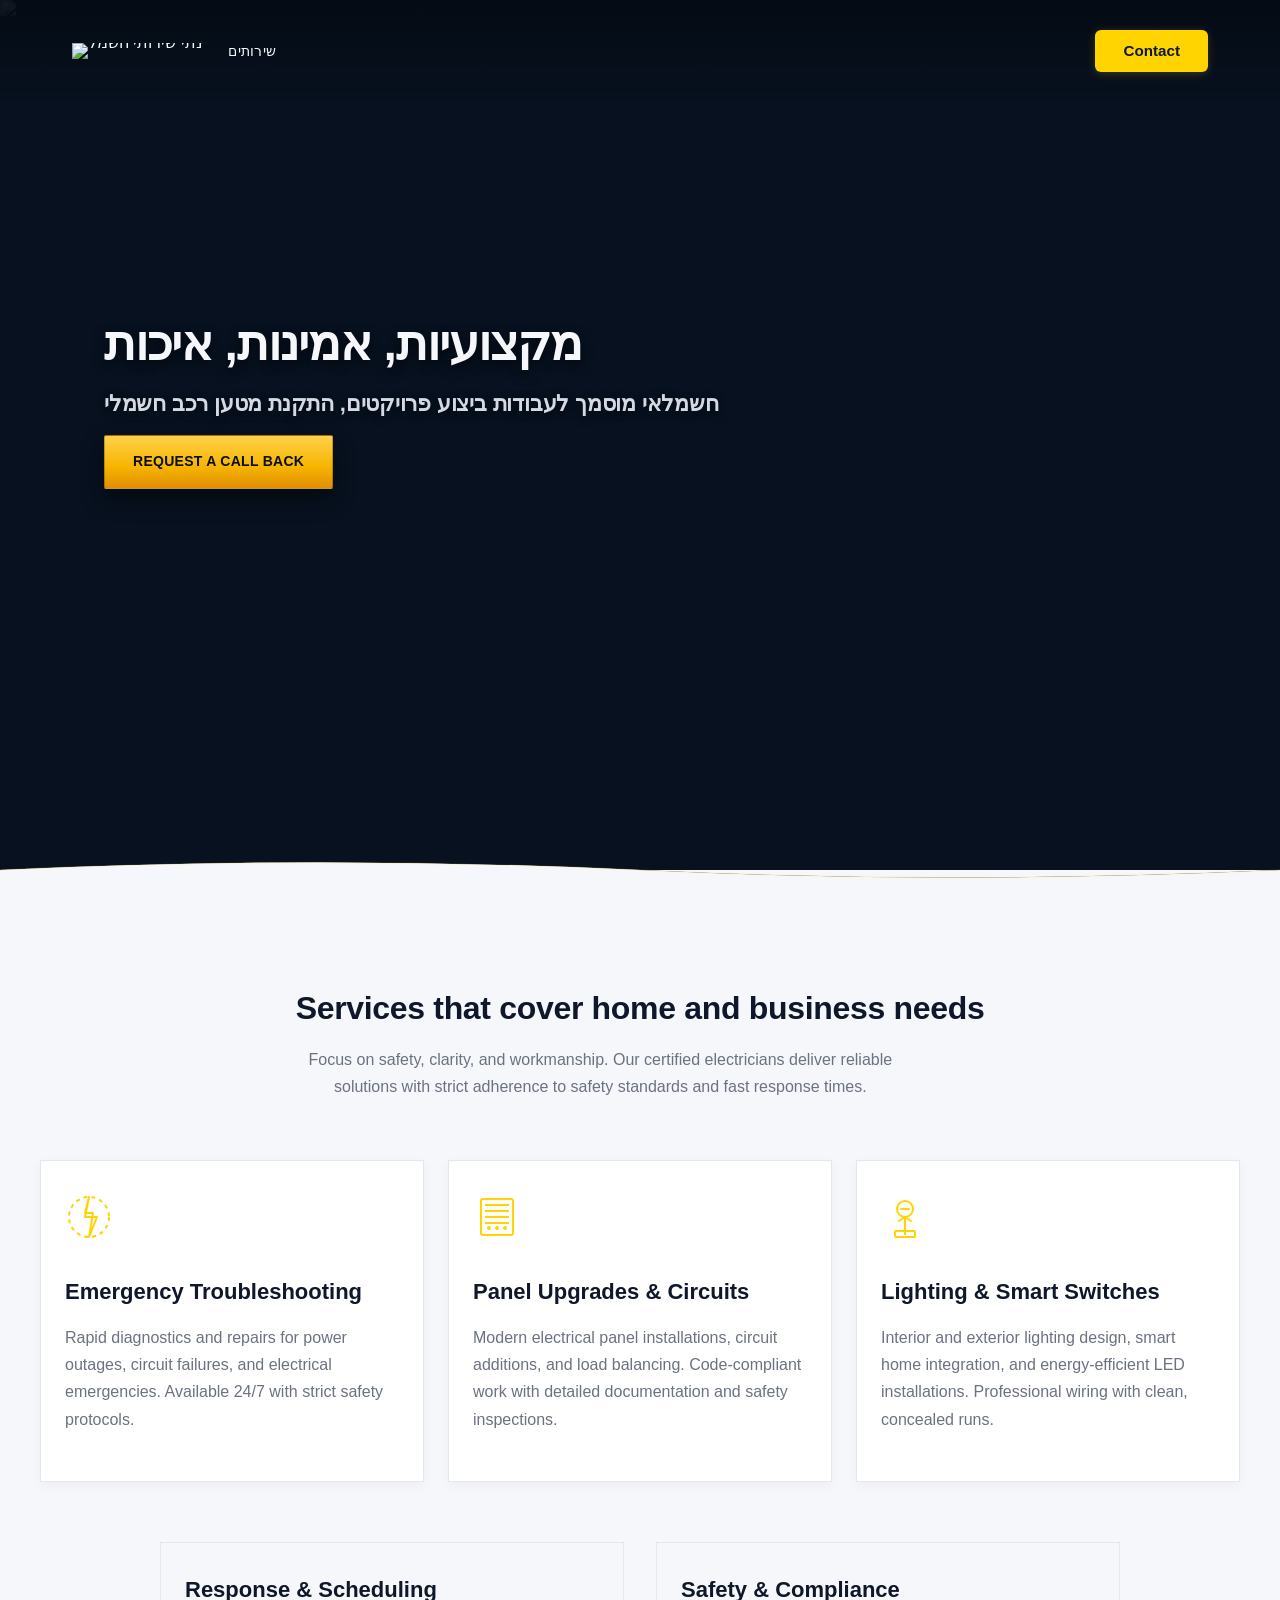
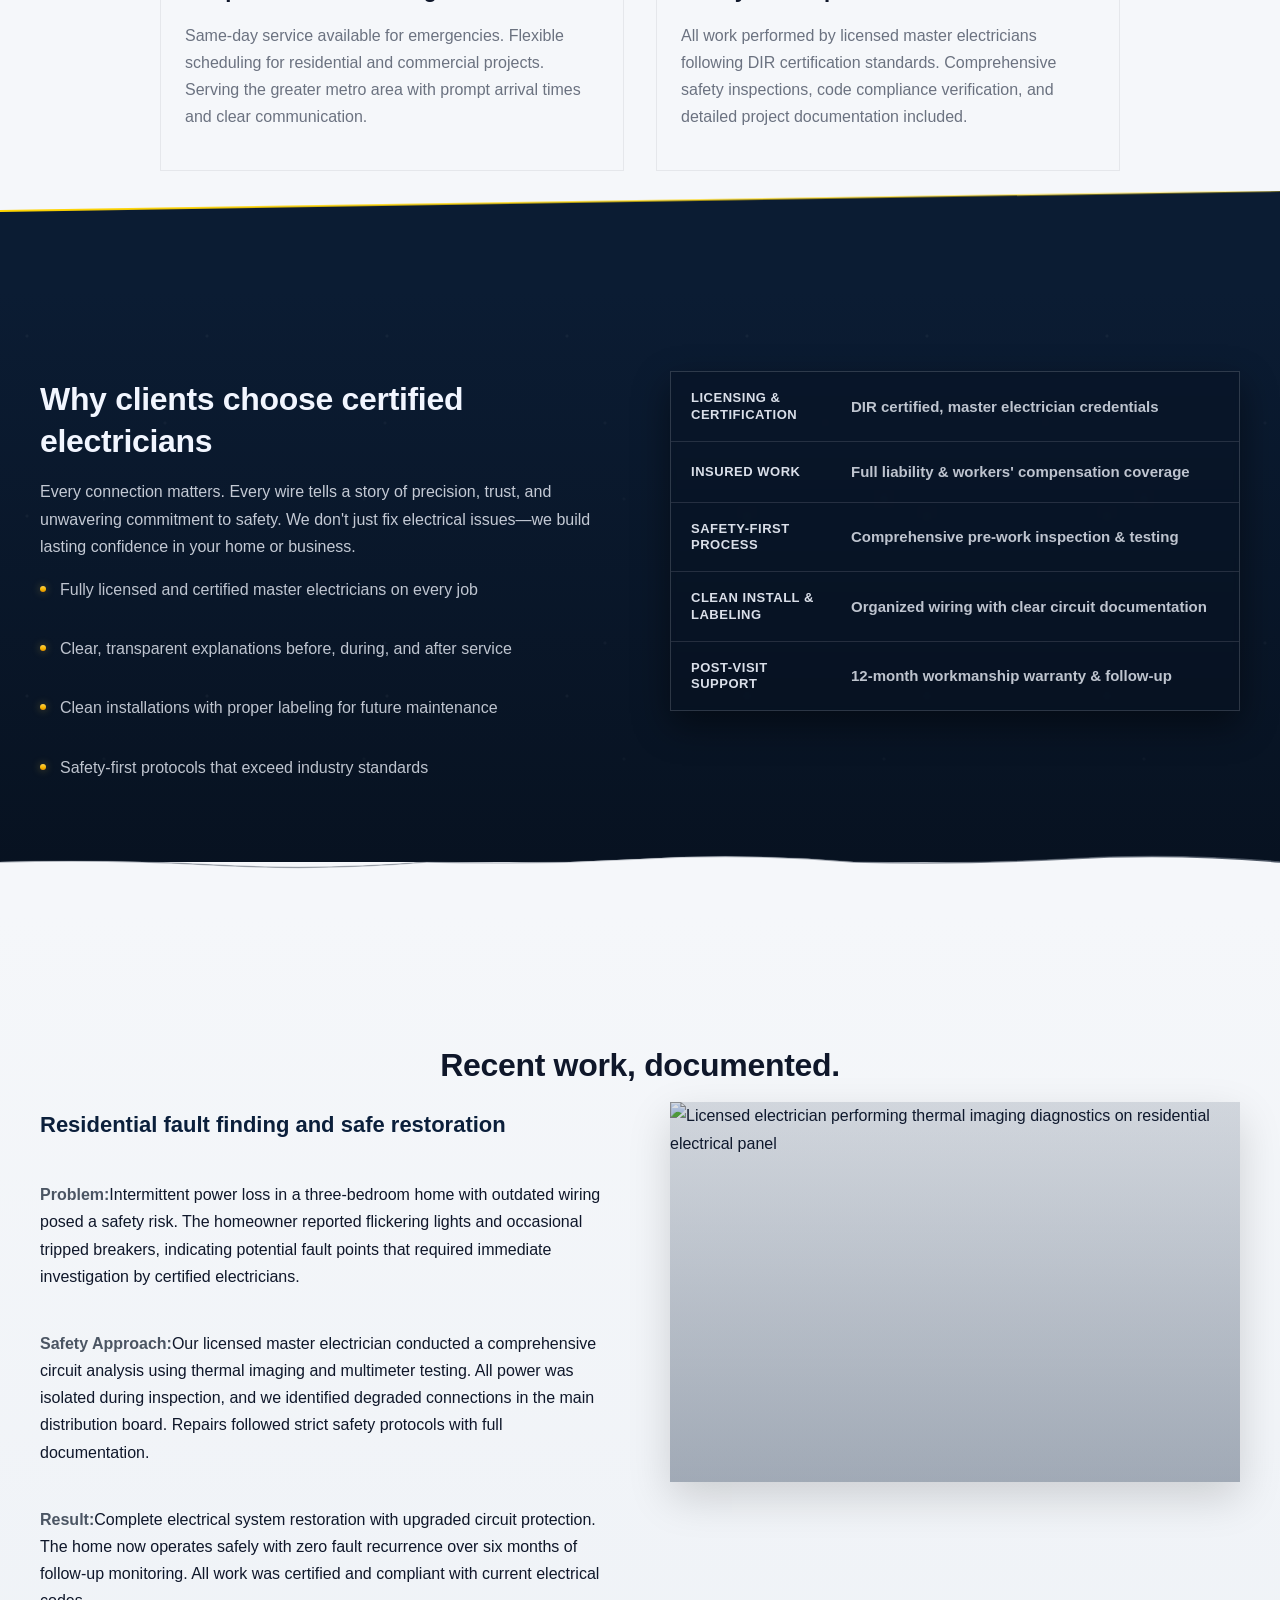
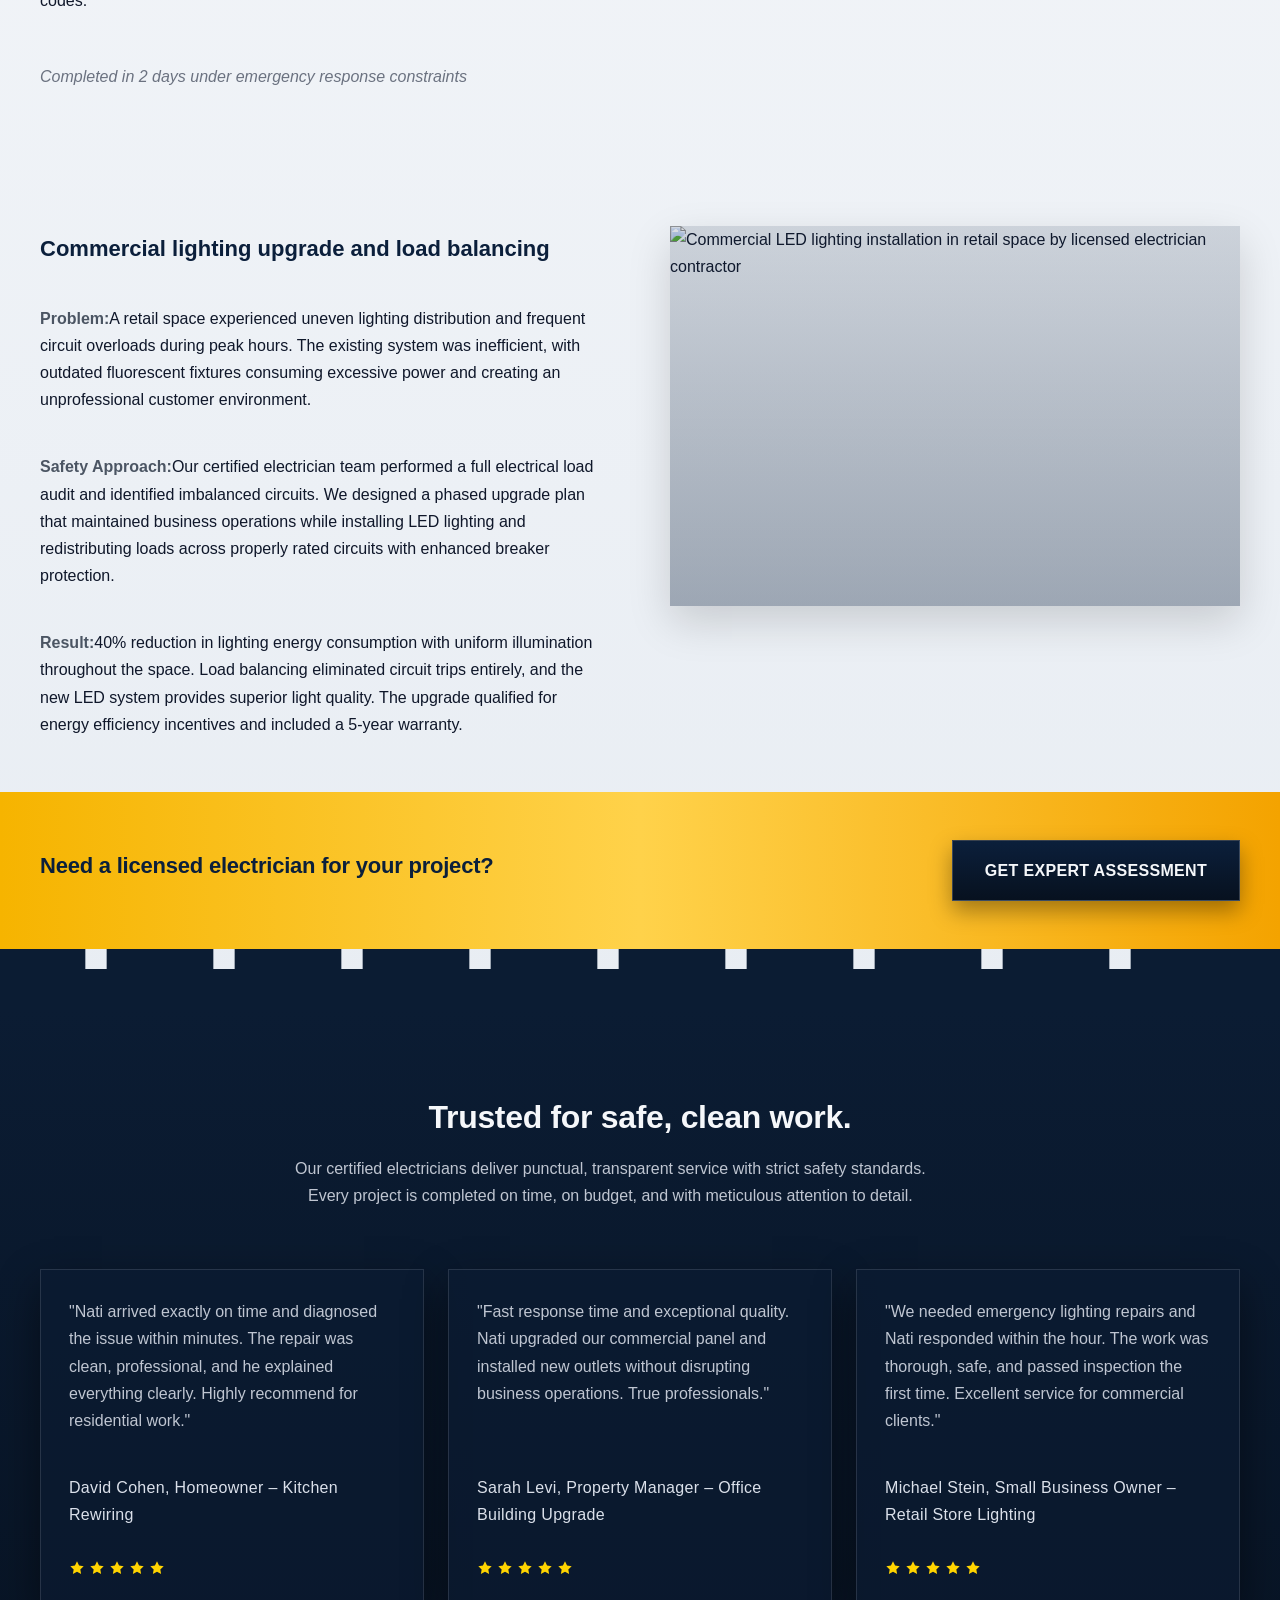
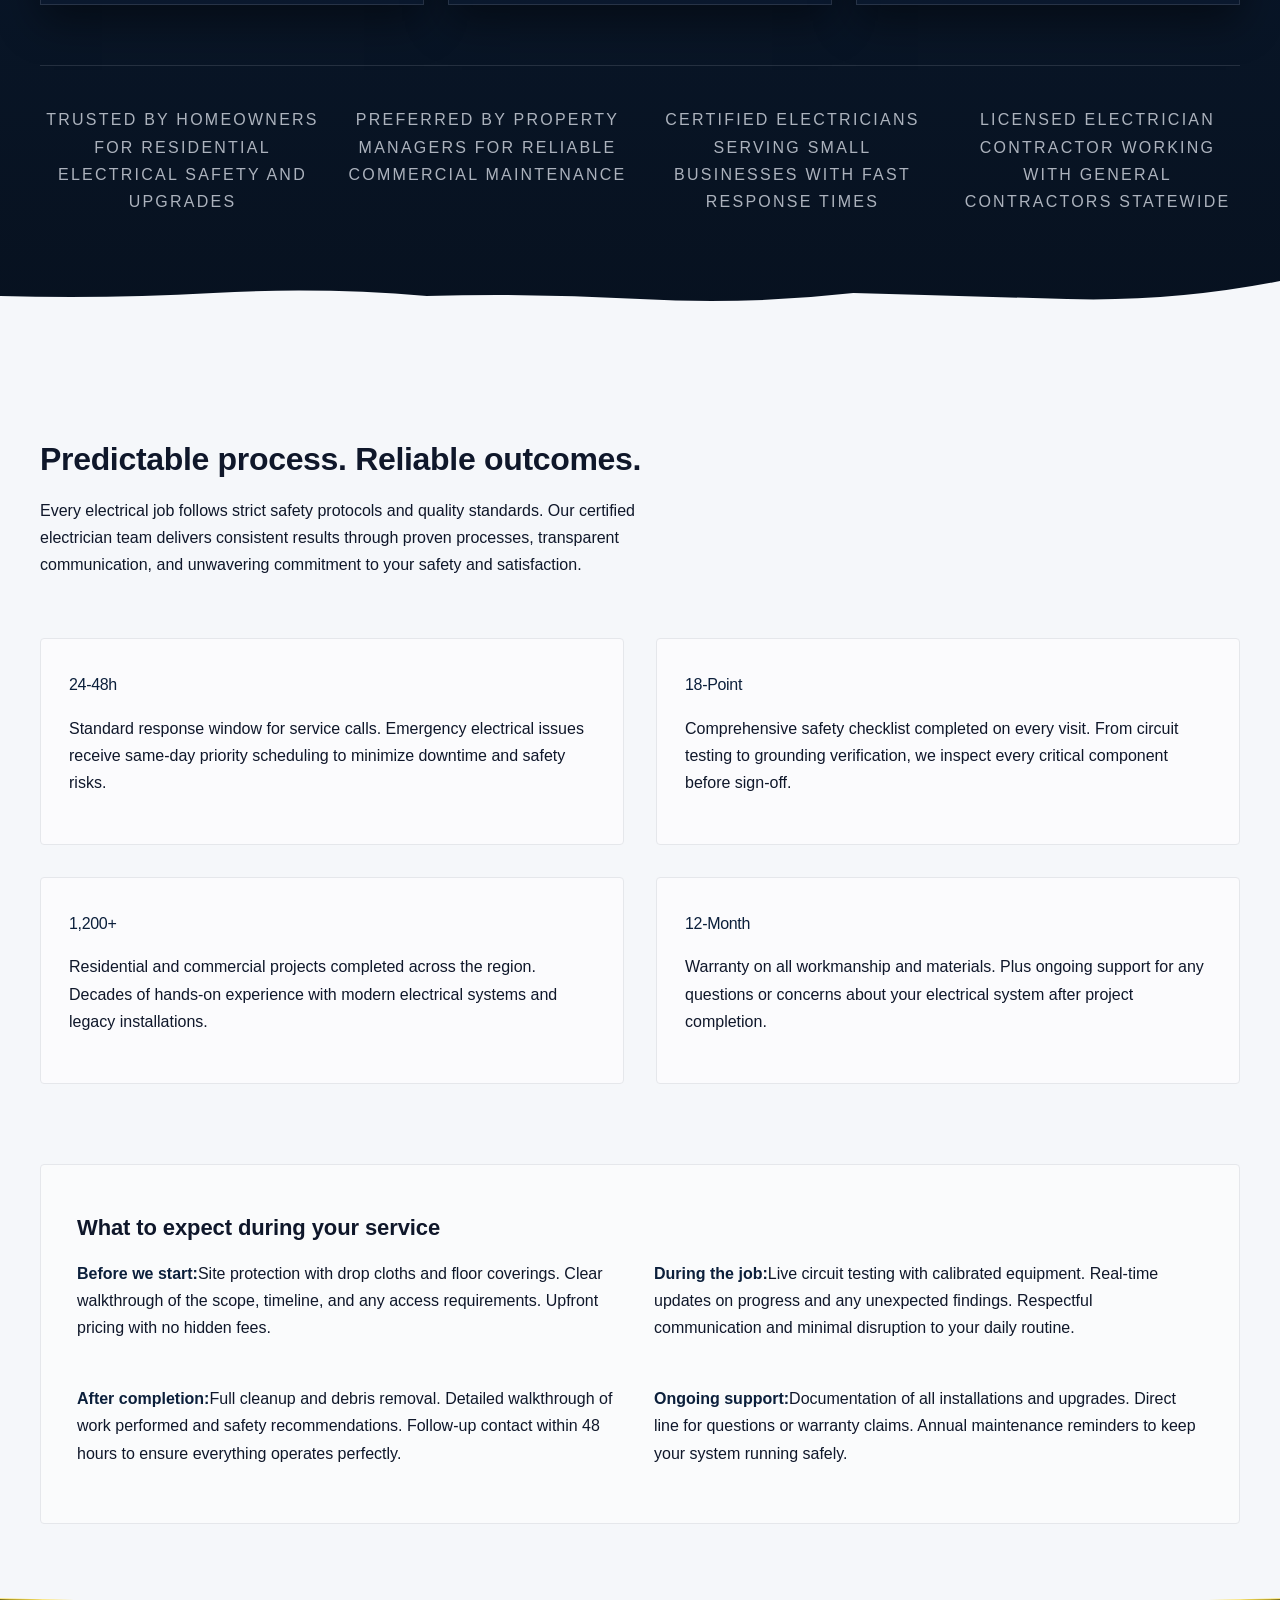
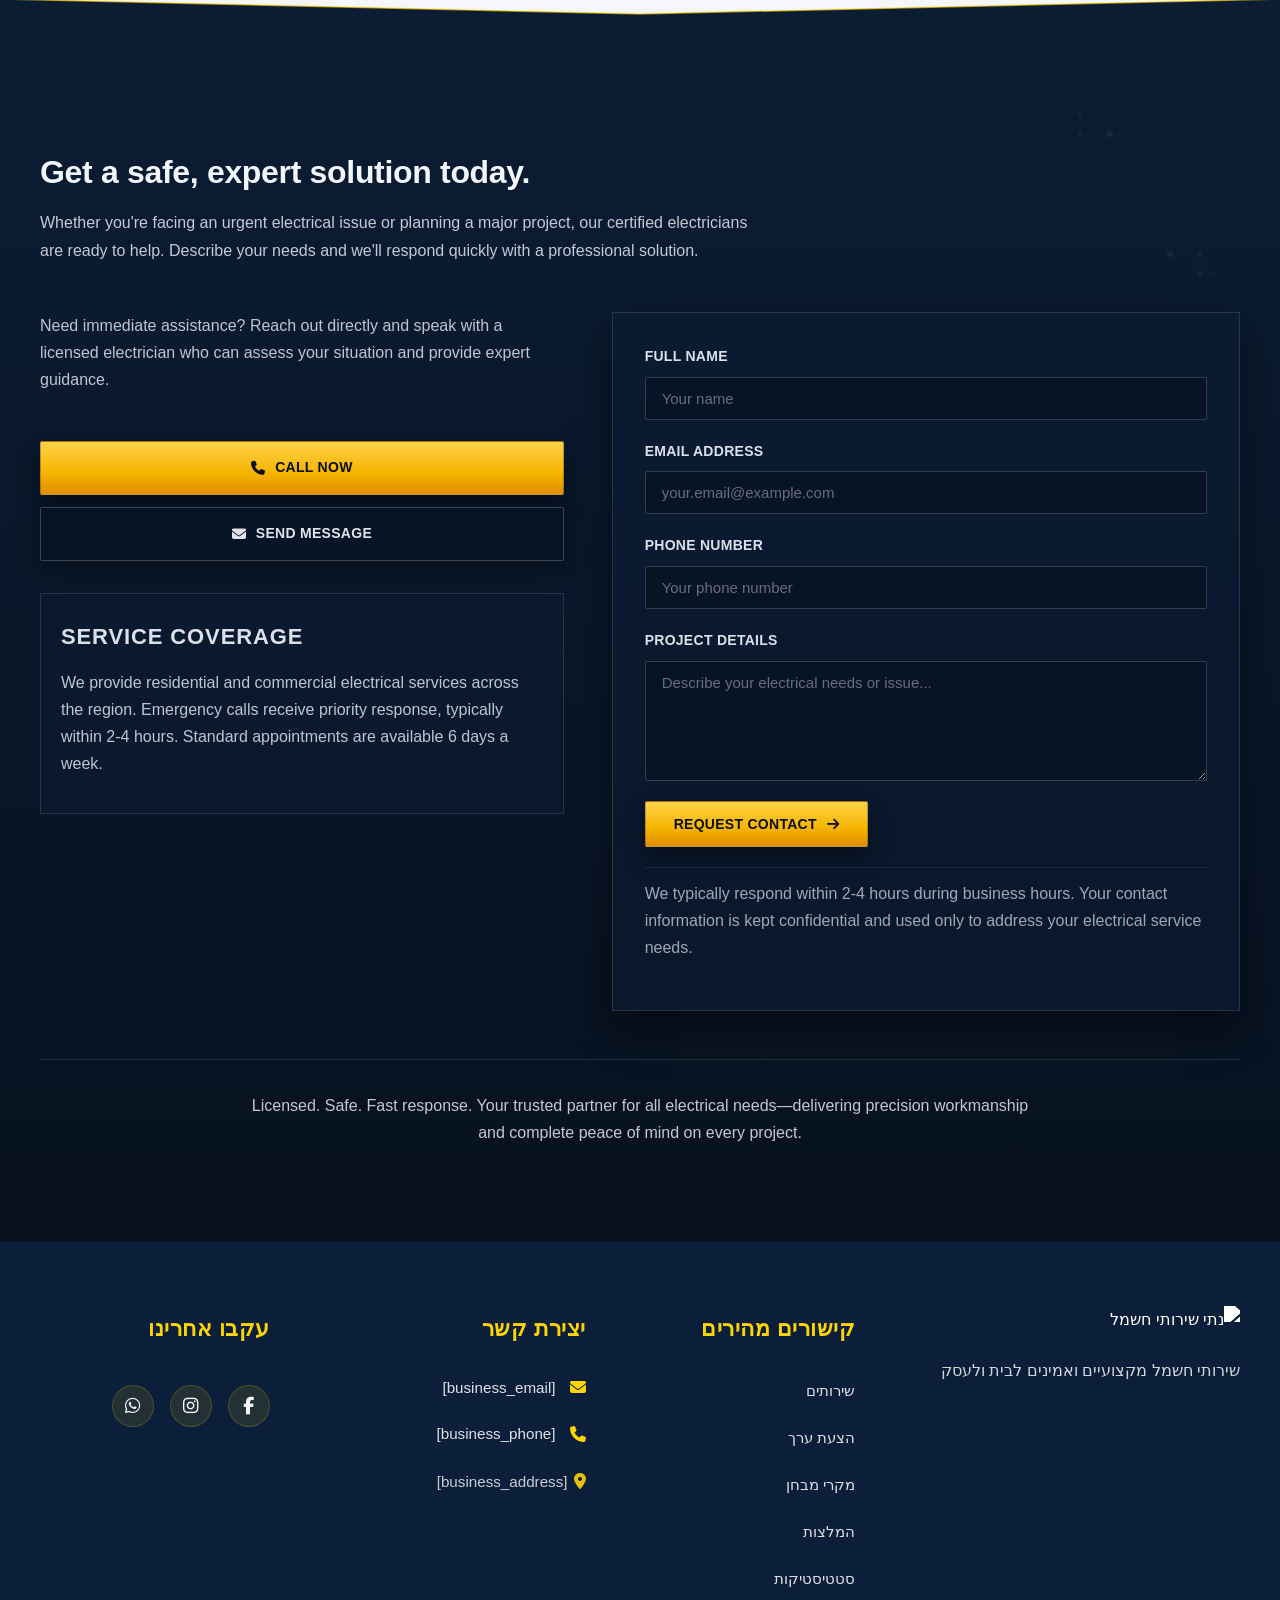
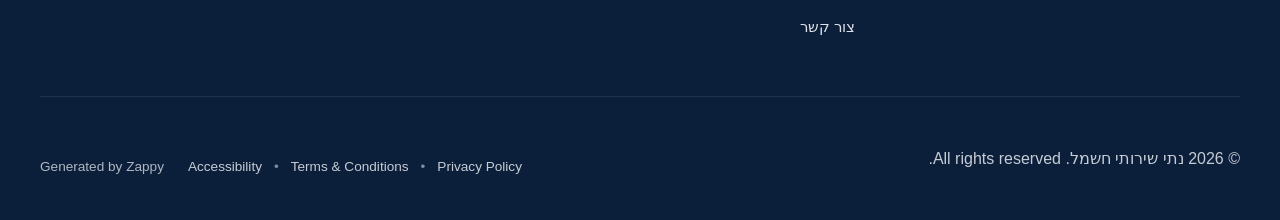
==== commit 9e9a1790: "Background sync: Progressive GitHub Sync" ====
--- a/public/index.html
+++ b/public/index.html
@@ -1 +1 @@
-<!doctype html><html dir="ltr" lang="en"><head><meta charset="UTF-8"><meta content="width=device-width,initial-scale=1" name="viewport"><meta content="index, follow" name="robots"><title>Dir Certified Electricians You Can Trust — נתי שירותי חשמל</title><meta content="Licensed master electrician delivering safe, reliable electrical services for homes and businesses. Fast response, precision work, strict safety standards." name="description"><meta content="dir certified electricians, licensed master electrician, licensed electrician contractor, certified electrician, reliable electrical services" name="keywords"><script>!function(){"use strict";var t="9a68afe2-b99f-4a59-a648-2c5692801ebb",e="https://api.zappy5.com/api/analytics/track",a=18e5,n=2592e6,o=!0,i=!0,r=!0;var s=function(){var e="zappy_visitor_"+t,a=null;try{if(a=localStorage.getItem(e)){var o=JSON.parse(a),i=Date.now();if(i-o.created<n)return o.lastSeen=i,localStorage.setItem(e,JSON.stringify(o)),o.id}}catch(t){console.warn("Zappy Analytics: LocalStorage not available")}var r="zv_"+Date.now()+"_"+Math.random().toString(36).substr(2,9);try{localStorage.setItem(e,JSON.stringify({id:r,created:Date.now(),lastSeen:Date.now()}))}catch(t){}return r}(),c=function(){var e="zappy_session_"+t,n=null;try{if(n=sessionStorage.getItem(e)){var o=JSON.parse(n),i=Date.now();if(i-o.timestamp<a)return o.timestamp=i,sessionStorage.setItem(e,JSON.stringify(o)),o.id}}catch(t){console.warn("Zappy Analytics: SessionStorage not available")}var r="zs_"+Date.now()+"_"+Math.random().toString(36).substr(2,9);try{sessionStorage.setItem(e,JSON.stringify({id:r,timestamp:Date.now()}))}catch(t){}return r}();function l(a,n){n=n||{};var o={website_id:t,event_type:a,page_path:window.location.pathname,referrer:document.referrer||"direct",visitor_id:s,session_id:c,metadata:n};if(navigator.sendBeacon){var i=new Blob([JSON.stringify(o)],{type:"application/json"});navigator.sendBeacon(e,i)}else fetch(e,{method:"POST",headers:{"Content-Type":"application/json"},body:JSON.stringify(o),keepalive:!0}).catch(function(t){console.warn("Zappy Analytics: Failed to track event",t)})}o&&l("pageview",{title:document.title,url:window.location.href}),i&&document.addEventListener("click",function(t){var e=t.target;if("BUTTON"===e.tagName||e.closest("button")){var a="BUTTON"===e.tagName?e:e.closest("button");l("click",{element:"button",text:a.textContent.trim().substring(0,100),id:a.id||null,class:a.className||null})}else if("A"===e.tagName||e.closest("a")){var n="A"===e.tagName?e:e.closest("a");l("navigation",{element:"link",text:n.textContent.trim().substring(0,100),href:n.href,external:n.hostname!==window.location.hostname})}},!0),r&&document.addEventListener("submit",function(t){var e=t.target;l("form_submit",{form_id:e.id||null,form_name:e.name||null,form_action:e.action||null,form_method:e.method||"GET"})},!0);var m=Date.now();window.addEventListener("beforeunload",function(){l("page_unload",{time_on_page:Math.floor((Date.now()-m)/1e3),page_path:window.location.pathname})}),window.zappyAnalytics={track:l,getVisitorId:function(){return s},getSessionId:function(){return c}}}()</script><meta content="Dir Certified Electricians You Can Trust — נתי שירותי חשמל" property="og:title"><meta content="Licensed master electrician delivering safe, reliable electrical services for homes and businesses. Fast response, precision work, strict safety standards." property="og:description"><meta content="website" property="og:type"><meta content="en_US" property="og:locale"><meta content="summary_large_image" name="twitter:card"><meta content="Dir Certified Electricians You Can Trust — נתי שירותי חשמל" name="twitter:title"><meta content="Licensed master electrician delivering safe, reliable electrical services for homes and businesses. Fast response, precision work, strict safety standards." name="twitter:description"><link href="https://cdnjs.cloudflare.com/ajax/libs/font-awesome/6.4.0/css/all.min.css" rel="stylesheet"><link href="/assets/favicon.ico" rel="icon" type="image/x-icon"><link href="/assets/favicon-16x16.png" rel="icon" type="image/png" sizes="16x16"><link href="/assets/favicon-32x32.png" rel="icon" type="image/png" sizes="32x32"><link href="/assets/favicon-48x48.png" rel="icon" type="image/png" sizes="48x48"><link href="/assets/favicon-192x192.png" rel="icon" type="image/png" sizes="192x192"><link href="/assets/favicon-512x512.png" rel="icon" type="image/png" sizes="512x512"><link href="/assets/apple-touch-icon.png" rel="apple-touch-icon"><link href="https://cdn.jsdelivr.net/npm/vanilla-cookieconsent@3/dist/cookieconsent.css" rel="stylesheet"><script src="https://cdn.jsdelivr.net/npm/vanilla-cookieconsent@3/dist/cookieconsent.umd.js"></script><script src="https://cdn.jsdelivr.net/gh/mickidum/acc_toolbar/acctoolbar/acctoolbar.min.js"></script><link href="/styles.css" rel="stylesheet"><style id="zappy-dropdown-submenu-styles">#navMenu li:has(.sub-menu),.nav-menu li:has(.sub-menu),.navbar li:has(.sub-menu),nav li:has(.sub-menu){position:relative}#navMenu .sub-menu,.nav-menu .sub-menu,.navbar .sub-menu,nav .sub-menu{display:block!important;position:absolute!important;top:100%;left:0;min-width:220px;background:#fff;border-radius:8px;box-shadow:0 8px 25px rgba(0,0,0,.15);padding:8px 0;opacity:0;visibility:hidden;transform:translateY(10px);transition:all .3s ease;z-index:1000;list-style:none;pointer-events:none}#navMenu li:hover>.sub-menu,.nav-menu li:hover>.sub-menu,.navbar li:hover>.sub-menu,nav li:hover>.sub-menu{opacity:1!important;visibility:visible!important;transform:translateY(0)!important;pointer-events:auto!important}.sub-menu li{list-style:none;margin:0;padding:0}.sub-menu a{display:block!important;padding:10px 16px!important;color:var(--text-dark,#333)!important;font-weight:500;text-decoration:none;white-space:nowrap;transition:background-color .2s}.sub-menu a:hover{background-color:#f5f5f5}[dir=rtl] .nav-menu .sub-menu,[dir=rtl] .navbar .sub-menu,[dir=rtl] nav .sub-menu,html[lang=ar] .nav-menu .sub-menu,html[lang=ar] .navbar .sub-menu,html[lang=ar] nav .sub-menu,html[lang=he] .nav-menu .sub-menu,html[lang=he] .navbar .sub-menu,html[lang=he] nav .sub-menu{left:auto!important;right:0!important}.sub-menu:empty,.sub-menu:not(:has(li)),.sub-menu:not(:has(li:not(.zappy-hidden-menu-item))){display:none!important;opacity:0!important;visibility:hidden!important;pointer-events:none!important}li:has(.menu-group-title):hover>.sub-menu{opacity:1!important;visibility:visible!important;transform:translateY(0)!important;pointer-events:auto!important}#navMenu>li>.menu-group-title,.nav-menu>li>.menu-group-title{display:inline-block;padding:.5rem 1rem;cursor:default;user-select:none}@media (max-width:768px){#navMenu .sub-menu,.nav-menu .sub-menu,.navbar .sub-menu,nav .sub-menu{position:static!important;transform:none!important;box-shadow:none!important;background:0 0!important;max-height:0;overflow:hidden;opacity:0;visibility:hidden;transition:max-height .3s ease,opacity .3s ease;padding:0!important;border-radius:0!important}.sub-menu.mobile-expanded{max-height:500px!important;opacity:1!important;visibility:visible!important;padding:8px 0 8px 16px!important}[dir=rtl] .sub-menu.mobile-expanded,html[lang=he] .sub-menu.mobile-expanded{padding:8px 16px 8px 0!important}#navMenu li:hover>.sub-menu,.nav-menu li:hover>.sub-menu,.navbar li:hover>.sub-menu,nav li:hover>.sub-menu{opacity:0;visibility:hidden;pointer-events:none}#navMenu li>.sub-menu.mobile-expanded,.nav-menu li>.sub-menu.mobile-expanded,.navbar li>.sub-menu.mobile-expanded,nav li>.sub-menu.mobile-expanded{opacity:1!important;visibility:visible!important;pointer-events:auto!important}#navMenu li:has(.sub-menu),.nav-menu li:has(.sub-menu),.navbar li:has(.sub-menu),nav li:has(.sub-menu){display:flex!important;flex-wrap:wrap!important;align-items:center!important;position:relative!important;min-height:44px!important}#navMenu li:has(.sub-menu)>a,.nav-menu li:has(.sub-menu)>a,.navbar li:has(.sub-menu)>a,nav li:has(.sub-menu)>a{flex:1!important;min-width:0!important}#navMenu li:has(.sub-menu)>.menu-group-title,.nav-menu li:has(.sub-menu)>.menu-group-title,.navbar li:has(.sub-menu)>.menu-group-title,nav li:has(.sub-menu)>.menu-group-title{flex:1!important;min-width:0!important;padding:0!important;line-height:inherit!important}#navMenu li:has(.sub-menu)>.sub-menu,.nav-menu li:has(.sub-menu)>.sub-menu,.navbar li:has(.sub-menu)>.sub-menu,nav li:has(.sub-menu)>.sub-menu{flex-basis:100%!important;width:100%!important}#navMenu li:has(.sub-menu)>a [class*=arrow],#navMenu li:has(.sub-menu)>a [class*=chevron],.nav-menu li:has(.sub-menu)>a .fa-angle-down,.nav-menu li:has(.sub-menu)>a .fa-chevron-down,.nav-menu li:has(.sub-menu)>a [class*=arrow],.nav-menu li:has(.sub-menu)>a [class*=chevron],nav li:has(.sub-menu)>a [class*=arrow],nav li:has(.sub-menu)>a [class*=chevron]{display:none!important;visibility:hidden!important}.mobile-submenu-toggle{display:flex!important;align-items:center!important;justify-content:center!important;width:44px!important;height:auto!important;background:0 0!important;border:none!important;cursor:pointer!important;color:var(--text-light)!important;position:static!important;flex-shrink:0!important;align-self:stretch!important;z-index:2!important;padding:0!important;margin:0!important}.mobile-submenu-toggle::after{content:''!important;width:0!important;height:0!important;border-left:6px solid transparent!important;border-right:6px solid transparent!important;border-top:7px solid currentColor!important;transition:transform .3s ease!important}.mobile-submenu-toggle.expanded::after{transform:rotate(180deg)!important}.sub-menu a{padding:10px 0!important;display:block!important;color:var(--text-light)!important}.navbar .sub-menu li a,.zappy-products-dropdown .sub-menu a,nav.navbar .sub-menu li a{color:var(--text-light)!important}}@media (min-width:769px){.mobile-submenu-toggle{display:none!important}}</style><style id="mobile-lang-menu-deployed-css">@media (max-width:768px){.lang-switcher,.nav-container .lang-switcher,.nav-cta-container .lang-switcher,.nav-ecommerce-icons .lang-switcher,.nav-icons-left .lang-switcher,.navbar .lang-switcher,.navbar .nav-cta-container .lang-switcher{display:none!important}.mobile-lang-menu{width:100%;border-top:1px solid rgba(128,128,128,.2);padding:8px 0 0 0;margin-top:8px}.mobile-lang-toggle{display:flex!important;align-items:center;justify-content:space-between;width:100%;padding:12px 16px;background:0 0;border:none;cursor:pointer;font-size:15px;color:inherit;font-family:inherit}.mobile-lang-toggle::after{content:'';display:inline-block;width:8px;height:8px;border-right:2px solid currentColor;border-bottom:2px solid currentColor;transform:rotate(45deg);transition:transform .3s ease;margin-left:8px}.mobile-lang-toggle.expanded::after{transform:rotate(-135deg)}.mobile-lang-options{max-height:0;overflow:hidden;transition:max-height .3s ease}.mobile-lang-options.expanded{max-height:300px}.mobile-lang-option{display:flex!important;align-items:center;gap:10px;padding:10px 24px;text-decoration:none;color:inherit;font-size:14px;font-family:inherit}.mobile-lang-option:hover{background:rgba(128,128,128,.1)}.mobile-lang-option.active{font-weight:600;opacity:.7;pointer-events:none}.mobile-lang-option img{width:20px;height:20px;border-radius:50%}}@media (min-width:769px){.mobile-lang-menu{display:none!important}}</style><style id="zappy-widget-visibility">#mic-access-tool-box,#mic-access-tool-general-button,#mic-init-access-tool #mic-access-tool-box,#mic-init-access-tool #mic-access-tool-general-button,#mic-init-access-tool .mic-access-tool-general-button,._access-icon,._access-menu,.mic-access-tool-box,.mic-access-tool-general-button,div[id*=mic-access-tool-box]{display:none!important;visibility:hidden!important;opacity:0!important;pointer-events:none!important}</style></head><body><nav class="navbar"><button class="mobile-toggle" aria-label="Menu" id="mobileToggle"><svg viewBox="0 0 24 24" fill="none" height="24" width="24" class="hamburger-icon"><path d="M3 12h18M3 6h18M3 18h18" stroke="currentColor" stroke-width="2" stroke-linecap="round"></path></svg><svg viewBox="0 0 24 24" fill="none" height="24" width="24" class="close-icon" style="display:none"><path d="M18 6L6 18M6 6l12 12" stroke="currentColor" stroke-width="2" stroke-linecap="round"></path></svg></button><button class="phone-header-btn" aria-label="Call" data-phone="[business_phone]"><svg viewBox="0 0 24 24" fill="currentColor" height="20" width="20"><path d="M22 16.92v3a2 2 0 0 1-2.18 2 19.79 19.79 0 0 1-8.63-3.07 19.5 19.5 0 0 1-6-6 19.79 19.79 0 0 1-3.07-8.67A2 2 0 0 1 4.11 2h3a2 2 0 0 1 2 1.72 12.84 12.84 0 0 0 .7 2.81 2 2 0 0 1-.45 2.11L8.09 9.91a16 16 0 0 0 6 6l1.27-1.27a2 2 0 0 1 2.11-.45 12.84 12.84 0 0 0 2.81.7A2 2 0 0 1 22 16.92z"></path></svg></button><div class="nav-container"><div class="nav-brand"><a href="/" class="logo-link"><img alt="נתי שירותי חשמל" src="/assets/business-logo.webp" class="logo"></a></div><ul class="nav-menu" id="navMenu"><li><a href="#services">שירותים</a></li><li><a href="#value-proposition">הצעת ערך</a></li><li><a href="#case-studies">מקרי בוחן</a></li><li><a href="#testimonials">המלצות</a></li><li><a href="#stats">סטטיסטיקות</a></li></ul><div class="nav-cta-container"><a href="#contact" class="nav-cta-btn">Contact</a></div></div></nav><script>window.addEventListener("load",function(){const e=document.querySelector(".navbar, nav, header");if(!e)return void console.log("[Navbar] Navbar element not found");let t=document.getElementById("mobileToggle")||document.querySelector(".mobile-toggle")||document.querySelector(".hamburger")||document.querySelector(".hamburger-menu")||document.querySelector(".menu-toggle")||document.querySelector(".burger-menu")||document.querySelector('[aria-label="Menu"]')||document.querySelector('[aria-label="תפריט"]');const o=document.querySelector(".phone-header-btn"),n=window.getComputedStyle(e);let r=n.backgroundColor;if(console.log("[Navbar] Initial navbar background:",r),"transparent"===r||"rgba(0, 0, 0, 0)"===r||r.startsWith("rgba")&&r.includes(", 0)")){const e=n.backgroundImage;if(e&&"none"!==e)console.log("[Navbar] Navbar has background image/gradient, using dark text"),r="rgb(240, 240, 240)";else{const e=window.getComputedStyle(document.body).backgroundColor;console.log("[Navbar] Navbar transparent, using body background:",e),r=e}}const i=r.match(/\d+/g);if(i&&i.length>=3){const e=(.299*parseInt(i[0])+.587*parseInt(i[1])+.114*parseInt(i[2]))/255;console.log("[Navbar] Mobile button colors preserved from Claude CSS (luminance:",e.toFixed(2)+")");const n=document.createElement("style");n.id="zappy-mobile-nav-fix";document.documentElement.lang;document.documentElement.dir,n.textContent='\n        /* Hide mobile buttons on desktop, show only on mobile */\n        @media (min-width: 769px) {\n          .mobile-toggle,\n          .phone-header-btn {\n            display: none !important;\n          }\n        }\n        \n        /* Show and position mobile buttons correctly on mobile */\n        @media (max-width: 768px) {\n          .mobile-toggle,\n          .phone-header-btn {\n            position: absolute !important;\n            top: 50% !important;\n            transform: translateY(-50%) !important;\n            z-index: 1001 !important;\n            display: flex !important;\n            align-items: center !important;\n            justify-content: center !important;\n            width: 36px !important;\n            height: 36px !important;\n            border-radius: 50% !important;\n            border: none !important;\n            cursor: pointer !important;\n            padding: 6px !important;\n            background: none !important;\n            color: var(--nav-text, var(--text-light)) !important;\n          }\n          \n          /* LTR positioning (default): hamburger LEFT, phone RIGHT */\n          html:not([dir="rtl"]):not([lang="he"]):not([lang="ar"]) .mobile-toggle,\n          html[dir="ltr"] .mobile-toggle {\n            left: 12px !important;\n            right: auto !important;\n          }\n          html:not([dir="rtl"]):not([lang="he"]):not([lang="ar"]) .phone-header-btn,\n          html[dir="ltr"] .phone-header-btn {\n            right: 12px !important;\n            left: auto !important;\n          }\n          \n          /* RTL positioning: hamburger RIGHT, phone LEFT */\n          html[dir="rtl"] .mobile-toggle,\n          html[lang="he"] .mobile-toggle,\n          html[lang="ar"] .mobile-toggle {\n            right: 12px !important;\n            left: auto !important;\n          }\n          html[dir="rtl"] .phone-header-btn,\n          html[lang="he"] .phone-header-btn,\n          html[lang="ar"] .phone-header-btn {\n            left: 12px !important;\n            right: auto !important;\n          }\n          \n          /* CRITICAL: Ensure nav-container has min-height on mobile */\n          /* All children are positioned absolutely/fixed on mobile, so height:auto collapses to 0 */\n          .nav-container {\n            min-height: 70px !important;\n            position: relative !important;\n          }\n          \n          /* Ensure SVG icons are properly sized and inherit color */\n          .mobile-toggle svg,\n          .phone-header-btn svg {\n            width: 24px !important;\n            height: 24px !important;\n            /* Don\'t force display - let JavaScript control hamburger/close toggle */\n          }\n          \n          /* Reset nav-cta-container on mobile - remove desktop box-shadow/padding */\n          /* that creates a visible ghost box when CTA button is hidden */\n          .nav-cta-container {\n            box-shadow: none !important;\n            padding: 0 !important;\n          }\n          \n          /* Hide nav-cta-container entirely on mobile when there\'s no lang-switcher */\n          /* (only the CTA button is inside, and it\'s hidden on mobile) */\n          .nav-cta-container:not(:has(.lang-switcher)) {\n            display: none !important;\n          }\n          \n          /* CRITICAL: Prevent hero image fade gradient from bleeding over headline text */\n          /* The .image-fade-gradient has bottom: -30px (extends below parent) */\n          /* On mobile stacked layout, this overlaps the h1 text below the image */\n          .hero-image-column {\n            overflow: hidden !important;\n          }\n          .image-fade-gradient {\n            bottom: 0 !important;\n          }\n          \n          /* Hide desktop language switcher on mobile - hamburger menu handles it */\n          /* High specificity to override stored CSS */\n          .lang-switcher,\n          .nav-cta-container .lang-switcher,\n          .nav-container .lang-switcher,\n          .navbar .lang-switcher,\n          .navbar .nav-cta-container .lang-switcher {\n            display: none !important;\n          }\n        }\n      ';const r=document.getElementById("zappy-mobile-nav-fix");r&&r.remove(),document.head.appendChild(n),console.log("[Navbar] Critical CSS injected for mobile nav positioning");const l=window.innerWidth<=768;if(t){const e=t.querySelector(".hamburger-icon"),o=t.querySelector(".close-icon");e&&(e.style.setProperty("width","24px","important"),e.style.setProperty("height","24px","important"),e.style.setProperty("display","block","important")),o&&(o.style.setProperty("width","24px","important"),o.style.setProperty("height","24px","important"),o.style.setProperty("display","none","important")),l?(t.style.setProperty("position","absolute","important"),t.style.setProperty("top","50%","important"),t.style.setProperty("transform","translateY(-50%)","important"),t.style.setProperty("z-index","1001","important"),t.style.removeProperty("left"),t.style.removeProperty("right"),console.log("[Navbar] Mobile toggle positioning applied (mobile viewport)")):(t.style.removeProperty("position"),t.style.removeProperty("top"),t.style.removeProperty("transform"),t.style.removeProperty("z-index"),t.style.removeProperty("left"),t.style.removeProperty("right"),console.log("[Navbar] Desktop viewport - cleared mobile toggle inline positioning"))}if(o){const e=o.querySelector("svg");e&&(e.style.width="24px",e.style.height="24px",e.setAttribute("width","24"),e.setAttribute("height","24")),l?(o.style.setProperty("position","absolute","important"),o.style.setProperty("top","50%","important"),o.style.setProperty("transform","translateY(-50%)","important"),o.style.setProperty("z-index","1001","important"),o.style.removeProperty("left"),o.style.removeProperty("right"),console.log("[Navbar] Phone button positioning applied (mobile viewport)")):(o.style.removeProperty("position"),o.style.removeProperty("top"),o.style.removeProperty("transform"),o.style.removeProperty("z-index"),o.style.removeProperty("left"),o.style.removeProperty("right"),console.log("[Navbar] Desktop viewport - cleared phone button inline positioning"))}}else console.log("[Navbar] Could not parse background color:",r);t=document.getElementById("mobileToggle")||document.querySelector(".mobile-toggle")||document.querySelector(".hamburger")||document.querySelector(".hamburger-menu")||document.querySelector(".menu-toggle")||document.querySelector(".burger-menu")||document.querySelector('[aria-label="Menu"]')||document.querySelector('[aria-label="תפריט"]');const l=document.getElementById("navMenu")||document.querySelector(".nav-menu")||document.querySelector(".nav-links")||document.querySelector("nav ul:not(.submenu)");if(!t||!l)return void console.log("[Navbar] Mobile toggle or menu not found:",{toggle:!!t,menu:!!l});l.id||(l.id="navMenu"),console.log("[Navbar] Initializing mobile menu...");const a=t.cloneNode(!0);t.parentNode.replaceChild(a,t),a.addEventListener("click",function(e){e.preventDefault(),e.stopPropagation();const t=this.querySelector(".hamburger-icon"),o=this.querySelector(".close-icon");l.classList.contains("active")?(l.classList.remove("active"),t&&t.style.setProperty("display","block","important"),o&&o.style.setProperty("display","none","important"),document.body.style.overflow="",console.log("[Navbar] Menu closed")):(l.classList.add("active"),t&&t.style.setProperty("display","none","important"),o&&o.style.setProperty("display","block","important"),document.body.style.overflow="hidden",console.log("[Navbar] Menu opened"))}),l.querySelectorAll("a").forEach(function(e){e.addEventListener("click",function(){if("#"===this.getAttribute("href"))return;const e=a.querySelector(".hamburger-icon"),t=a.querySelector(".close-icon");l.classList.remove("active"),e&&e.style.setProperty("display","block","important"),t&&t.style.setProperty("display","none","important"),document.body.style.overflow="",console.log("[Navbar] Menu closed (link clicked)")})});var s=l.querySelectorAll(".dropdown-toggle");s.forEach(function(e){e.addEventListener("click",function(e){e.preventDefault(),e.stopPropagation();var t=this.closest(".nav-dropdown");t&&(t.parentNode.querySelectorAll(".nav-dropdown.open").forEach(function(e){e!==t&&e.classList.remove("open")}),t.classList.toggle("open"),console.log("[Navbar] Dropdown toggled:",t.classList.contains("open")?"open":"closed"))})}),document.addEventListener("click",function(e){e.target.closest(".nav-dropdown")||document.querySelectorAll(".nav-dropdown.open").forEach(function(e){e.classList.remove("open")})}),console.log("[Navbar] Dropdown handlers initialized for "+s.length+" dropdowns"),o&&o.addEventListener("click",function(){const e=document.querySelectorAll('a[href^="tel:"]'),t=e.length>0?e[0].getAttribute("href").replace("tel:",""):"[business_phone]";window.location.href="tel:"+t,console.log("[Navbar] Phone button clicked")}),console.log("[Navbar] Mobile menu initialized successfully");const p=function(){const e=document.querySelector(".whatsapp-float");e&&(window.innerWidth>=769?(e.style.setProperty("display","none","important"),e.style.setProperty("visibility","hidden","important"),e.style.setProperty("opacity","0","important"),e.style.setProperty("pointer-events","none","important"),console.log("[WhatsApp] Button hidden on desktop")):(e.style.removeProperty("display"),e.style.removeProperty("visibility"),e.style.removeProperty("opacity"),e.style.removeProperty("pointer-events"),console.log("[WhatsApp] Button visible on mobile")))};let c;p(),window.addEventListener("resize",function(){clearTimeout(c),c=setTimeout(p,100)})})</script><main><section class="home-hero-section" data-layout-spec="Home-hero" data-hero-type="fullscreen-scrim"><div class="home-hero-section__bg-wrapper"><img alt="Professional electrician performing certified electrical work" src="/assets/site-home-hero-bg.webp" class="home-hero-section__bg-image" data-context="Professional licensed electrician working on a modern electrical panel in a bright, well-lit commercial or residential space. The electrician should be wearing safety gear, focused on precise electrical work. The image should convey expertise, safety, and professionalism. Warm natural lighting, clean modern environment, tools visible, sense of precision and trust. High-quality professional photography style." data-hero-bg="true" data-placeholder="home-hero-bg" data-preserve-bg="0" height="1080" width="1920"></div><div class="home-hero-section__scrim" aria-hidden="true"></div><div class="home-hero-section__pattern-overlay" aria-hidden="true"></div><div class="home-hero-section__content-wrapper"><div class="home-hero-section__content"><h1 class="home-hero-section__headline">מקצועיות, אמינות, איכות</h1><h3 class="home-hero-section__subtitle">חשמלאי מוסמך לעבודות ביצוע פרויקטים, התקנת מטען רכב חשמלי<br></h3><div class="home-hero-section__cta-row"><a href="#contact" class="home-hero-section__btn home-hero-section__btn--primary">Request a Call Back</a><a href="#contact" class="home-hero-section__btn home-hero-section__btn--secondary">Get a Quote</a></div><p class="home-hero-section__trust-line">Fully Insured · Safety-First Approach · 24/7 Emergency Response</p></div></div><div class="home-hero-section__divider-wrapper"><svg viewBox="0 0 1200 80" xmlns="http://www.w3.org/2000/svg" aria-hidden="true" preserveAspectRatio="none"><defs><linearGradient id="home-hero-divider-gradient" x1="0%" x2="0%" y1="0%" y2="100%"><stop offset="0%" style="stop-color:#0B1C33;stop-opacity:1"></stop><stop offset="100%" style="stop-color:#F5F7FA;stop-opacity:1"></stop></linearGradient></defs><path d="M0,80 L0,50 Q300,35 600,50 T1200,50 L1200,80 Z" fill="#F5F7FA"></path><path d="M0,50 Q300,35 600,50 T1200,50" fill="#F5F7FA" stroke="rgba(255,210,74,0.25)" stroke-width="1"></path></svg></div></section><section class="home-services-section" data-layout-spec="Home-services"><div class="home-services-container"><div class="home-services-intro"><h2>Services that cover home and business needs</h2><p>Focus on safety, clarity, and workmanship. Our certified electricians deliver reliable solutions with strict adherence to safety standards and fast response times.</p></div><div class="home-services-grid"><div class="home-services-card"><svg viewBox="0 0 48 48" xmlns="http://www.w3.org/2000/svg" fill="none" class="home-services-icon" data-element-type="icon" data-icon-type="svg"><path d="M24 4L20 20H28L24 44L32 24H20L24 4Z" stroke="currentColor" stroke-width="2" stroke-linecap="round" stroke-linejoin="round"></path><circle cx="24" cy="24" r="20" stroke="currentColor" stroke-width="2" stroke-dasharray="4 4"></circle></svg><h3>Emergency Troubleshooting</h3><p>Rapid diagnostics and repairs for power outages, circuit failures, and electrical emergencies. Available 24/7 with strict safety protocols.</p></div><div class="home-services-card"><svg viewBox="0 0 48 48" xmlns="http://www.w3.org/2000/svg" fill="none" class="home-services-icon" data-element-type="icon" data-icon-type="svg"><rect height="36" width="32" x="8" y="6" rx="2" stroke="currentColor" stroke-width="2"></rect><line x1="12" x2="36" y1="12" y2="12" stroke="currentColor" stroke-width="2"></line><line x1="12" x2="36" y1="18" y2="18" stroke="currentColor" stroke-width="2"></line><line x1="12" x2="36" y1="24" y2="24" stroke="currentColor" stroke-width="2"></line><line x1="12" x2="36" y1="30" y2="30" stroke="currentColor" stroke-width="2"></line><circle cx="16" cy="35" r="2" fill="currentColor"></circle><circle cx="24" cy="35" r="2" fill="currentColor"></circle><circle cx="32" cy="35" r="2" fill="currentColor"></circle></svg><h3>Panel Upgrades &amp; Circuits</h3><p>Modern electrical panel installations, circuit additions, and load balancing. Code-compliant work with detailed documentation and safety inspections.</p></div><div class="home-services-card"><svg viewBox="0 0 48 48" xmlns="http://www.w3.org/2000/svg" fill="none" class="home-services-icon" data-element-type="icon" data-icon-type="svg"><circle cx="24" cy="16" r="8" stroke="currentColor" stroke-width="2"></circle><path d="M24 24L24 42" stroke="currentColor" stroke-width="2"></path><path d="M18 28L24 24L30 28" stroke="currentColor" stroke-width="2" stroke-linecap="round" stroke-linejoin="round"></path><rect height="6" width="20" x="14" y="38" rx="1" stroke="currentColor" stroke-width="2"></rect><line x1="20" x2="28" y1="16" y2="16" stroke="currentColor" stroke-width="2" stroke-linecap="round"></line></svg><h3>Lighting &amp; Smart Switches</h3><p>Interior and exterior lighting design, smart home integration, and energy-efficient LED installations. Professional wiring with clean, concealed runs.</p></div></div><div class="home-services-secondary"><div class="home-services-mini-block"><h3>Response &amp; Scheduling</h3><p>Same-day service available for emergencies. Flexible scheduling for residential and commercial projects. Serving the greater metro area with prompt arrival times and clear communication.</p></div><div class="home-services-mini-block"><h3>Safety &amp; Compliance</h3><p>All work performed by licensed master electricians following DIR certification standards. Comprehensive safety inspections, code compliance verification, and detailed project documentation included.</p></div></div></div><div class="home-services-divider-wrapper"><svg viewBox="0 0 1200 100" xmlns="http://www.w3.org/2000/svg" aria-hidden="true" preserveAspectRatio="none"><defs><linearGradient id="home-services-accent-line" x1="0%" x2="100%" y1="0%" y2="0%"><stop offset="0%" style="stop-color:#FFD400;stop-opacity:1"></stop><stop offset="100%" style="stop-color:#FFD400;stop-opacity:0.3"></stop></linearGradient></defs><path d="M0,100 L0,20 L1200,0 L1200,100 Z" fill="#0B1C33"></path><line x1="0" x2="1200" y1="20" y2="0" stroke="url(#home-services-accent-line)" stroke-width="2"></line></svg></div></section><section class="home-value-proposition-section" data-layout-spec="Home-value-proposition"><div class="value-prop-container"><div class="value-prop-grid"><div class="value-prop-content"><h2>Why clients choose certified electricians</h2><p class="value-prop-intro">Every connection matters. Every wire tells a story of precision, trust, and unwavering commitment to safety. We don't just fix electrical issues—we build lasting confidence in your home or business.</p><div class="value-prop-list"><p class="value-prop-item">Fully licensed and certified master electricians on every job</p><p class="value-prop-item">Clear, transparent explanations before, during, and after service</p><p class="value-prop-item">Clean installations with proper labeling for future maintenance</p><p class="value-prop-item">Safety-first protocols that exceed industry standards</p></div></div><div class="value-prop-specs"><div class="spec-table"><div class="spec-row"><div class="spec-label">Licensing &amp; Certification</div><div class="spec-value">DIR certified, master electrician credentials</div></div><div class="spec-row"><div class="spec-label">Insured Work</div><div class="spec-value">Full liability &amp; workers' compensation coverage</div></div><div class="spec-row"><div class="spec-label">Safety-First Process</div><div class="spec-value">Comprehensive pre-work inspection &amp; testing</div></div><div class="spec-row"><div class="spec-label">Clean Install &amp; Labeling</div><div class="spec-value">Organized wiring with clear circuit documentation</div></div><div class="spec-row"><div class="spec-label">Post-Visit Support</div><div class="spec-value">12-month workmanship warranty &amp; follow-up</div></div></div></div></div></div><div class="value-prop-divider-wrapper"><svg viewBox="0 0 1200 100" xmlns="http://www.w3.org/2000/svg" aria-hidden="true" preserveAspectRatio="none"><defs><linearGradient id="dividerGradient" x1="0%" x2="100%" y1="0%" y2="0%"><stop offset="0%" style="stop-color:#4B5563;stop-opacity:0.4"></stop><stop offset="50%" style="stop-color:#4B5563;stop-opacity:0.25"></stop><stop offset="100%" style="stop-color:#4B5563;stop-"></stop></linearGradient></defs><path d="M0,100 L0,45 Q100,42 200,48 T400,45 Q500,48 600,42 T800,45 Q900,48 1000,42 T1200,45 L1200,100 Z" fill="#F5F7FA"></path><path d="M0,45 Q100,42 200,48 T400,45 Q500,48 600,42 T800,45 Q900,48 1000,42 T1200,45" fill="#F5F7FA" stroke="url(#dividerGradient)" stroke-width="1.5"></path></svg></div></section><section class="home-case-studies-section" data-layout-spec="Home-case-studies" id="case-studies"><div class="home-case-studies-container"><h2 class="home-case-studies-title">Recent work, documented.</h2><article class="home-case-studies-case"><div class="home-case-studies-content"><h3 class="home-case-studies-case-title">Residential fault finding and safe restoration</h3><p class="home-case-studies-paragraph"><strong>Problem:</strong>Intermittent power loss in a three-bedroom home with outdated wiring posed a safety risk. The homeowner reported flickering lights and occasional tripped breakers, indicating potential fault points that required immediate investigation by certified electricians.</p><p class="home-case-studies-paragraph"><strong>Safety Approach:</strong>Our licensed master electrician conducted a comprehensive circuit analysis using thermal imaging and multimeter testing. All power was isolated during inspection, and we identified degraded connections in the main distribution board. Repairs followed strict safety protocols with full documentation.</p><p class="home-case-studies-paragraph"><strong>Result:</strong>Complete electrical system restoration with upgraded circuit protection. The home now operates safely with zero fault recurrence over six months of follow-up monitoring. All work was certified and compliant with current electrical codes.</p><p class="home-case-studies-meta">Completed in 2 days under emergency response constraints</p></div><div class="home-case-studies-image-wrapper"><div class="home-case-studies-image-overlay"></div><img alt="Licensed electrician performing thermal imaging diagnostics on residential electrical panel" src="/assets/site-home-case-studies-image-1.webp" data-context="Professional electrician using thermal imaging camera to inspect residential electrical panel in modern home, diagnostic equipment visible, safety-focused work environment, technical precision" data-placeholder="home-case-studies-image-1" height="400" width="600"></div></article><article class="home-case-studies-case"><div class="home-case-studies-content"><h3 class="home-case-studies-case-title">Commercial lighting upgrade and load balancing</h3><p class="home-case-studies-paragraph"><strong>Problem:</strong>A retail space experienced uneven lighting distribution and frequent circuit overloads during peak hours. The existing system was inefficient, with outdated fluorescent fixtures consuming excessive power and creating an unprofessional customer environment.</p><p class="home-case-studies-paragraph"><strong>Safety Approach:</strong>Our certified electrician team performed a full electrical load audit and identified imbalanced circuits. We designed a phased upgrade plan that maintained business operations while installing LED lighting and redistributing loads across properly rated circuits with enhanced breaker protection.</p><p class="home-case-studies-paragraph"><strong>Result:</strong>40% reduction in lighting energy consumption with uniform illumination throughout the space. Load balancing eliminated circuit trips entirely, and the new LED system provides superior light quality. The upgrade qualified for energy efficiency incentives and included a 5-year warranty.</p><p class="home-case-studies-meta">Completed over 3 weekends to minimize business disruption</p></div><div class="home-case-studies-image-wrapper"><div class="home-case-studies-image-overlay"></div><img alt="Commercial LED lighting installation in retail space by licensed electrician contractor" src="/assets/site-home-case-studies-image-2.webp" data-context="Modern commercial retail space with newly installed LED lighting system, clean professional environment, electrician on ladder adjusting fixtures, bright even illumination, technical precision" data-placeholder="home-case-studies-image-2" height="400" width="600"></div></article></div><div class="home-case-studies-cta-ribbon"><div class="home-case-studies-cta-content"><h3 class="home-case-studies-cta-text">Need a licensed electrician for your project?</h3><a href="#contact" class="btn-primary home-case-studies-cta-button">Get Expert Assessment</a></div></div><div class="home-case-studies-divider-wrapper"><svg viewBox="0 0 1200 60" xmlns="http://www.w3.org/2000/svg" aria-hidden="true" preserveAspectRatio="none"><path d="M0,60 L0,0 L80,0 L80,20 L100,20 L100,0 L200,0 L200,20 L220,20 L220,0 L320,0 L320,20 L340,20 L340,0 L440,0 L440,20 L460,20 L460,0 L560,0 L560,20 L580,20 L580,0 L680,0 L680,20 L700,20 L700,0 L800,0 L800,20 L820,20 L820,0 L920,0 L920,20 L940,20 L940,0 L1040,0 L1040,20 L1060,20 L1060,0 L1200,0 L1200,60 Z" fill="#0B1C33"></path></svg></div></section><section class="home-testimonials-section" data-layout-spec="Home-testimonials"><div class="testimonials-container"><div class="testimonials-intro"><h2>Trusted for safe, clean work.</h2><p>Our certified electricians deliver punctual, transparent service with strict safety standards. Every project is completed on time, on budget, and with meticulous attention to detail.</p></div><div class="testimonials-grid"><div class="testimonial-card"><p class="testimonial-quote">"Nati arrived exactly on time and diagnosed the issue within minutes. The repair was clean, professional, and he explained everything clearly. Highly recommend for residential work."</p><p class="testimonial-author">David Cohen, Homeowner – Kitchen Rewiring</p><div class="testimonial-rating"><svg viewBox="0 0 24 24" xmlns="http://www.w3.org/2000/svg" aria-hidden="true" fill="currentColor" height="16" width="16"><path d="M12 2l3.09 6.26L22 9.27l-5 4.87 1.18 6.88L12 17.77l-6.18 3.25L7 14.14 2 9.27l6.91-1.01L12 2z"></path></svg><svg viewBox="0 0 24 24" xmlns="http://www.w3.org/2000/svg" aria-hidden="true" fill="currentColor" height="16" width="16"><path d="M12 2l3.09 6.26L22 9.27l-5 4.87 1.18 6.88L12 17.77l-6.18 3.25L7 14.14 2 9.27l6.91-1.01L12 2z"></path></svg><svg viewBox="0 0 24 24" xmlns="http://www.w3.org/2000/svg" aria-hidden="true" fill="currentColor" height="16" width="16"><path d="M12 2l3.09 6.26L22 9.27l-5 4.87 1.18 6.88L12 17.77l-6.18 3.25L7 14.14 2 9.27l6.91-1.01L12 2z"></path></svg><svg viewBox="0 0 24 24" xmlns="http://www.w3.org/2000/svg" aria-hidden="true" fill="currentColor" height="16" width="16"><path d="M12 2l3.09 6.26L22 9.27l-5 4.87 1.18 6.88L12 17.77l-6.18 3.25L7 14.14 2 9.27l6.91-1.01L12 2z"></path></svg><svg viewBox="0 0 24 24" xmlns="http://www.w3.org/2000/svg" aria-hidden="true" fill="currentColor" height="16" width="16"><path d="M12 2l3.09 6.26L22 9.27l-5 4.87 1.18 6.88L12 17.77l-6.18 3.25L7 14.14 2 9.27l6.91-1.01L12 2z"></path></svg></div></div><div class="testimonial-card"><p class="testimonial-quote">"Fast response time and exceptional quality. Nati upgraded our commercial panel and installed new outlets without disrupting business operations. True professionals."</p><p class="testimonial-author">Sarah Levi, Property Manager – Office Building Upgrade</p><div class="testimonial-rating"><svg viewBox="0 0 24 24" xmlns="http://www.w3.org/2000/svg" aria-hidden="true" fill="currentColor" height="16" width="16"><path d="M12 2l3.09 6.26L22 9.27l-5 4.87 1.18 6.88L12 17.77l-6.18 3.25L7 14.14 2 9.27l6.91-1.01L12 2z"></path></svg><svg viewBox="0 0 24 24" xmlns="http://www.w3.org/2000/svg" aria-hidden="true" fill="currentColor" height="16" width="16"><path d="M12 2l3.09 6.26L22 9.27l-5 4.87 1.18 6.88L12 17.77l-6.18 3.25L7 14.14 2 9.27l6.91-1.01L12 2z"></path></svg><svg viewBox="0 0 24 24" xmlns="http://www.w3.org/2000/svg" aria-hidden="true" fill="currentColor" height="16" width="16"><path d="M12 2l3.09 6.26L22 9.27l-5 4.87 1.18 6.88L12 17.77l-6.18 3.25L7 14.14 2 9.27l6.91-1.01L12 2z"></path></svg><svg viewBox="0 0 24 24" xmlns="http://www.w3.org/2000/svg" aria-hidden="true" fill="currentColor" height="16" width="16"><path d="M12 2l3.09 6.26L22 9.27l-5 4.87 1.18 6.88L12 17.77l-6.18 3.25L7 14.14 2 9.27l6.91-1.01L12 2z"></path></svg><svg viewBox="0 0 24 24" xmlns="http://www.w3.org/2000/svg" aria-hidden="true" fill="currentColor" height="16" width="16"><path d="M12 2l3.09 6.26L22 9.27l-5 4.87 1.18 6.88L12 17.77l-6.18 3.25L7 14.14 2 9.27l6.91-1.01L12 2z"></path></svg></div></div><div class="testimonial-card"><p class="testimonial-quote">"We needed emergency lighting repairs and Nati responded within the hour. The work was thorough, safe, and passed inspection the first time. Excellent service for commercial clients."</p><p class="testimonial-author">Michael Stein, Small Business Owner – Retail Store Lighting</p><div class="testimonial-rating"><svg viewBox="0 0 24 24" xmlns="http://www.w3.org/2000/svg" aria-hidden="true" fill="currentColor" height="16" width="16"><path d="M12 2l3.09 6.26L22 9.27l-5 4.87 1.18 6.88L12 17.77l-6.18 3.25L7 14.14 2 9.27l6.91-1.01L12 2z"></path></svg><svg viewBox="0 0 24 24" xmlns="http://www.w3.org/2000/svg" aria-hidden="true" fill="currentColor" height="16" width="16"><path d="M12 2l3.09 6.26L22 9.27l-5 4.87 1.18 6.88L12 17.77l-6.18 3.25L7 14.14 2 9.27l6.91-1.01L12 2z"></path></svg><svg viewBox="0 0 24 24" xmlns="http://www.w3.org/2000/svg" aria-hidden="true" fill="currentColor" height="16" width="16"><path d="M12 2l3.09 6.26L22 9.27l-5 4.87 1.18 6.88L12 17.77l-6.18 3.25L7 14.14 2 9.27l6.91-1.01L12 2z"></path></svg><svg viewBox="0 0 24 24" xmlns="http://www.w3.org/2000/svg" aria-hidden="true" fill="currentColor" height="16" width="16"><path d="M12 2l3.09 6.26L22 9.27l-5 4.87 1.18 6.88L12 17.77l-6.18 3.25L7 14.14 2 9.27l6.91-1.01L12 2z"></path></svg><svg viewBox="0 0 24 24" xmlns="http://www.w3.org/2000/svg" aria-hidden="true" fill="currentColor" height="16" width="16"><path d="M12 2l3.09 6.26L22 9.27l-5 4.87 1.18 6.88L12 17.77l-6.18 3.25L7 14.14 2 9.27l6.91-1.01L12 2z"></path></svg></div></div></div><div class="proof-strip"><div class="proof-block"><p>Trusted by homeowners for residential electrical safety and upgrades</p></div><div class="proof-block"><p>Preferred by property managers for reliable commercial maintenance</p></div><div class="proof-block"><p>Certified electricians serving small businesses with fast response times</p></div><div class="proof-block"><p>Licensed electrician contractor working with general contractors statewide</p></div></div></div><div class="home-testimonials-divider-wrapper"><svg viewBox="0 0 1200 100" xmlns="http://www.w3.org/2000/svg" aria-hidden="true" preserveAspectRatio="none"><defs><linearGradient id="testimonials-wave-fade" x1="0%" x2="100%" y1="0%" y2="0%"><stop offset="0%" style="stop-color:var(--bg-dark);stop-opacity:1"></stop><stop offset="85%" style="stop-color:var(--bg-light);stop-opacity:1"></stop><stop offset="100%" style="stop-color:var(--bg-light);stop-opacity:0.6"></stop></linearGradient></defs><path d="M0,100 L0,45 Q100,48 200,42 T400,45 Q500,42 600,48 T800,42 Q900,45 1000,48 T1200,30 L1200,100 Z" fill="var(--bg-light)"></path></svg></div></section><section class="home-stats-section" data-layout-spec="Home-stats"><div class="home-stats-container"><div class="home-stats-intro"><h2>Predictable process. Reliable outcomes.</h2><p>Every electrical job follows strict safety protocols and quality standards. Our certified electrician team delivers consistent results through proven processes, transparent communication, and unwavering commitment to your safety and satisfaction.</p></div><div class="home-stats-grid"><div class="home-stats-card"><p class="home-stats-number">24-48h</p><p class="home-stats-description">Standard response window for service calls. Emergency electrical issues receive same-day priority scheduling to minimize downtime and safety risks.</p></div><div class="home-stats-card"><p class="home-stats-number">18-Point</p><p class="home-stats-description">Comprehensive safety checklist completed on every visit. From circuit testing to grounding verification, we inspect every critical component before sign-off.</p></div><div class="home-stats-card"><p class="home-stats-number">1,200+</p><p class="home-stats-description">Residential and commercial projects completed across the region. Decades of hands-on experience with modern electrical systems and legacy installations.</p></div><div class="home-stats-card"><p class="home-stats-number">12-Month</p><p class="home-stats-description">Warranty on all workmanship and materials. Plus ongoing support for any questions or concerns about your electrical system after project completion.</p></div></div><div class="home-stats-assurance"><h3>What to expect during your service</h3><div class="home-stats-assurance-grid"><div class="home-stats-assurance-block"><p><strong>Before we start:</strong>Site protection with drop cloths and floor coverings. Clear walkthrough of the scope, timeline, and any access requirements. Upfront pricing with no hidden fees.</p></div><div class="home-stats-assurance-block"><p><strong>During the job:</strong>Live circuit testing with calibrated equipment. Real-time updates on progress and any unexpected findings. Respectful communication and minimal disruption to your daily routine.</p></div><div class="home-stats-assurance-block"><p><strong>After completion:</strong>Full cleanup and debris removal. Detailed walkthrough of work performed and safety recommendations. Follow-up contact within 48 hours to ensure everything operates perfectly.</p></div><div class="home-stats-assurance-block"><p><strong>Ongoing support:</strong>Documentation of all installations and upgrades. Direct line for questions or warranty claims. Annual maintenance reminders to keep your system running safely.</p></div></div></div></div><div class="home-stats-divider-wrapper"><svg viewBox="0 0 1200 100" xmlns="http://www.w3.org/2000/svg" aria-hidden="true" preserveAspectRatio="none"><defs><linearGradient id="home-stats-divider-gradient" x1="0%" x2="0%" y1="0%" y2="100%"><stop offset="0%" style="stop-color:#4B5563;stop-opacity:1"></stop><stop offset="50%" style="stop-color:#1A2332;stop-opacity:1"></stop><stop offset="100%" style="stop-color:#0B1F3B;stop-opacity:1"></stop></linearGradient></defs><path d="M0,100 L0,35 L600,50 L1200,35 L1200,100 Z" fill="#0B1C33"></path><line x1="0" x2="600" y1="35" y2="50" stroke="#FFD400" stroke-width="1.5" opacity="0.6"></line><line x1="600" x2="1200" y1="50" y2="35" stroke="#FFD400" stroke-width="1.5" opacity="0.6"></line></svg></div></section><section class="home-contact-section" data-layout-spec="Home-contact"><div class="contact-container"><div class="contact-header"><h2>Get a safe, expert solution today.</h2><p class="contact-intro">Whether you're facing an urgent electrical issue or planning a major project, our certified electricians are ready to help. Describe your needs and we'll respond quickly with a professional solution.</p></div><div class="contact-columns"><div class="contact-details-column"><p class="contact-invite">Need immediate assistance? Reach out directly and speak with a licensed electrician who can assess your situation and provide expert guidance.</p><div class="contact-ctas"><a href="tel:[business_phone]" class="btn-primary btn-contact"><i class="fas fa-phone" aria-hidden="true"></i><span>Call Now</span></a><a href="#contact-form" class="btn-contact btn-secondary"><i class="fas fa-envelope" aria-hidden="true"></i><span>Send Message</span></a></div><div class="service-hours"><h3>Service Coverage</h3><p>We provide residential and commercial electrical services across the region. Emergency calls receive priority response, typically within 2-4 hours. Standard appointments are available 6 days a week.</p></div></div><div class="contact-form-column"><form action="/submit-contact" class="contact-form" id="contact-form" method="POST"><div class="form-group"><label for="contact-name">Full Name</label><input id="contact-name" name="name" placeholder="Your name" required="" type="text"></div><div class="form-group"><label for="contact-email">Email Address</label><input id="contact-email" name="email" placeholder="your.email@example.com" required="" type="email"></div><div class="form-group"><label for="contact-phone">Phone Number</label><input id="contact-phone" name="phone" placeholder="Your phone number" required="" type="tel"></div><div class="form-group"><label for="contact-message">Project Details</label><textarea id="contact-message" name="message" placeholder="Describe your electrical needs or issue..." required="" rows="5"></textarea></div><button class="btn-primary btn-submit" type="submit"><span>Request Contact</span><i class="fas fa-arrow-right" aria-hidden="true"></i></button></form><p class="form-reassurance">We typically respond within 2-4 hours during business hours. Your contact information is kept confidential and used only to address your electrical service needs.</p></div></div><div class="closing-promise"><p>Licensed. Safe. Fast response. Your trusted partner for all electrical needs—delivering precision workmanship and complete peace of mind on every project.</p></div></div><div class="circuit-pattern" aria-hidden="true"><svg viewBox="0 0 400 400" xmlns="http://www.w3.org/2000/svg"><g fill="none" opacity="0.06" stroke="currentColor" stroke-width="1"><line x1="20" x2="80" y1="20" y2="20"></line><circle cx="80" cy="20" r="3" fill="currentColor"></circle><line x1="80" x2="80" y1="20" y2="60"></line><circle cx="80" cy="60" r="3" fill="currentColor"></circle><line x1="80" x2="140" y1="60" y2="60"></line><rect height="10" width="10" x="135" y="55" fill="currentColor"></rect><line x1="145" x2="200" y1="60" y2="60"></line><line x1="320" x2="360" y1="340" y2="340"></line><circle cx="320" cy="340" r="3" fill="currentColor"></circle><line x1="320" x2="320" y1="340" y2="300"></line><circle cx="320" cy="300" r="3" fill="currentColor"></circle><line x1="320" x2="260" y1="300" y2="300"></line><rect height="10" width="10" x="255" y="295" fill="currentColor"></rect></g></svg></div></section></main><footer class="site-footer"><div class="footer-container"><div class="footer-top"><div class="footer-column footer-company"><img alt="נתי שירותי חשמל" src="/assets/business-logo.webp" class="logo"><p class="footer-tagline">שירותי חשמל מקצועיים ואמינים לבית ולעסק</p></div><div class="footer-column footer-links"><h3 class="footer-heading">קישורים מהירים</h3><ul class="footer-nav"><li><a href="#services">שירותים</a></li><li><a href="#value-proposition">הצעת ערך</a></li><li><a href="#case-studies">מקרי מבחן</a></li><li><a href="#testimonials">המלצות</a></li><li><a href="#stats">סטטיסטיקות</a></li><li><a href="#contact">צור קשר</a></li></ul></div><div class="footer-column footer-contact"><h3 class="footer-heading">יצירת קשר</h3><ul class="contact-list"><li><i class="fas fa-envelope"></i><a href="mailto:[business_email]">[business_email]</a></li><li><i class="fas fa-phone"></i><a href="tel:[business_phone]">[business_phone]</a></li><li><a href="/"><i class="fas fa-map-marker-alt"></i><span>[business_address]</span></a></li></ul></div><div class="footer-column footer-social"><h3 class="footer-heading">עקבו אחרינו</h3><div class="social-links"><a href="[facebook_handle]" aria-label="Facebook"><i class="fab fa-facebook-f"></i></a><a href="[instagram_handle]" aria-label="Instagram"><i class="fab fa-instagram"></i></a><a href="[whatsapp_handle]" aria-label="WhatsApp"><i class="fab fa-whatsapp"></i></a></div></div></div><div class="footer-bottom"><div class="footer-bottom-left"><p class="copyright">© 2026 נתי שירותי חשמל. All rights reserved.</p></div><div class="footer-bottom-right"><div class="legal-links"><a href="/privacy">Privacy Policy</a><span class="separator">•</span><a href="/terms">Terms &amp; Conditions</a><span class="separator">•</span><a href="/accessibility">Accessibility</a></div><a href="https://zappy5.com" class="zappy-attribution" target="_blank">Generated by Zappy</a></div></div></div></footer><a href="https://wa.me/[whatsapp_handle]" class="whatsapp-float" aria-label="WhatsApp"><i class="fab fa-whatsapp"></i></a><div data-integration="accessibility:toolbar"></div><script src="/script.js"></script><script id="zappy-mobile-submenu-script">!function(){function e(){if(window.innerWidth>768)return document.querySelectorAll(".mobile-submenu-toggle").forEach(function(e){e.remove()}),void document.querySelectorAll(".sub-menu.mobile-expanded").forEach(function(e){e.classList.remove("mobile-expanded")});document.querySelectorAll(".nav-menu li:has(.sub-menu), nav li:has(.sub-menu), .navbar li:has(.sub-menu), #navMenu li:has(.sub-menu)").forEach(function(e){if(!e.querySelector(".mobile-submenu-toggle")){var t=e.querySelector(".sub-menu"),n=e.querySelector(":scope > a");if(t&&n){var o=document.createElement("button");o.className="mobile-submenu-toggle",o.setAttribute("aria-label","Toggle submenu"),o.setAttribute("type","button"),n.insertAdjacentElement("afterend",o),o.addEventListener("click",function(e){e.preventDefault(),e.stopPropagation(),document.querySelectorAll(".sub-menu.mobile-expanded").forEach(function(e){if(e!==t){e.classList.remove("mobile-expanded");var n=e.parentElement.querySelector(".mobile-submenu-toggle");n&&n.classList.remove("expanded")}}),t.classList.toggle("mobile-expanded"),o.classList.toggle("expanded")})}}})}var t;"loading"===document.readyState?document.addEventListener("DOMContentLoaded",e):e(),window.addEventListener("resize",function(){clearTimeout(t),t=setTimeout(e,250)});var n=new MutationObserver(function(t){t.forEach(function(t){if("attributes"===t.type){var n=t.target;n.classList&&(n.classList.contains("active")||n.classList.contains("open"))&&setTimeout(e,100)}})});setTimeout(function(){document.querySelectorAll(".mobile-menu, .nav-menu, #navMenu, nav").forEach(function(e){n.observe(e,{attributes:!0,attributeFilter:["class","style"]})})},500)}()</script><script id="zappy-navbar-scroll-effect">!function(){var e=document.querySelector("nav.navbar,.navbar:not(.zappy-catalog-menu)"),t=document.querySelector(".zappy-catalog-menu,#zappy-catalog-menu");if(e){var r="rgba(11,31,59,0.85)",o=getComputedStyle(document.documentElement),a=(o.getPropertyValue("--text-dark").trim(),o.getPropertyValue("--text-light").trim()||"#ffffff");e.style.transition="background 0.3s ease,backdrop-filter 0.3s ease,-webkit-backdrop-filter 0.3s ease,box-shadow 0.3s ease",t&&(t.style.transition="background 0.3s ease,backdrop-filter 0.3s ease,-webkit-backdrop-filter 0.3s ease");var s="a,.navbar-brand,.navbar-brand a,.dropdown-toggle,.mobile-toggle,.phone-header-btn,.mobile-hamburger-btn,.mobile-close-btn,.mobile-submenu-toggle,.nav-link",n=["cart-link","login-link","nav-search-toggle","search-toggle"];window.addEventListener("scroll",w,{passive:!0}),window.addEventListener("resize",w,{passive:!0}),w();var l=document.querySelector('section[class*="hero"],[data-hero-type],main>section:first-child'),i=!1;if(l){var d=getComputedStyle(l),p=d.backgroundImage;if(p&&"none"!==p)if(-1!==p.indexOf("url(")){var c=d.backgroundColor.match(/\d+/g);i=!(c&&c.length>=3)||v(parseInt(c[0]),parseInt(c[1]),parseInt(c[2]))<.4}else if(-1!==p.indexOf("gradient")){var b=p.match(/rgba?\(\s*(\d+)\s*,\s*(\d+)\s*,\s*(\d+)/g);if(b&&b.length>0){for(var y=0,g=0;g<b.length;g++){var m=b[g].match(/\d+/g);y+=v(parseInt(m[0]),parseInt(m[1]),parseInt(m[2]))}i=y/b.length<.4}else i=!0}else i=!0;else{var u=d.backgroundColor.match(/\d+/g);u&&u.length>=3&&(i=v(parseInt(u[0]),parseInt(u[1]),parseInt(u[2]))<.4)}}i||(window.removeEventListener("scroll",w),window.removeEventListener("resize",w),e.classList.add("scrolled"),window.innerWidth>768&&(e.style.setProperty("--frosted-text",a),e.style.setProperty("background-image","none","important"),e.style.setProperty("background-color",r,"important"),e.style.backdropFilter="blur(12px)",e.style.webkitBackdropFilter="blur(12px)",e.style.boxShadow="0 2px 16px rgba(0,0,0,0.12)",k(e,a)),t&&(t.classList.add("scrolled"),window.innerWidth>768&&(t.style.setProperty("background",r,"important"),t.style.setProperty("backdrop-filter","blur(12px)","important"),t.style.setProperty("-webkit-backdrop-filter","blur(12px)","important"),k(t,a))),window._zappyNavNoDarkHero=!0)}function k(e,t){for(var r=e.querySelectorAll(s),o=0;o<r.length;o++){var a=!1;(r[o].closest(".sub-menu")||r[o].closest(".dropdown-menu"))&&(a=!0);for(var l=0;l<n.length;l++)if(r[o].classList.contains(n[l])){a=!0;break}a||r[o].style.setProperty("color",t,"important")}}function f(e){for(var t=e.querySelectorAll(s),r=0;r<t.length;r++)t[r].closest(".sub-menu")||t[r].closest(".dropdown-menu")||t[r].style.removeProperty("color")}function w(){if(!window._zappyNavNoDarkHero){if(window.innerWidth<=768)return e.classList.remove("scrolled"),f(e),void(t&&(t.classList.remove("scrolled"),f(t)));(window.scrollY||window.pageYOffset)>60?(e.classList.add("scrolled"),e.style.setProperty("background-color",r,"important"),e.style.setProperty("background-image","none","important"),e.style.setProperty("--frosted-text",a),e.style.backdropFilter="blur(12px)",e.style.webkitBackdropFilter="blur(12px)",e.style.boxShadow="0 2px 16px rgba(0,0,0,0.12)",k(e,a),t&&(t.classList.add("scrolled"),t.style.setProperty("background",r,"important"),t.style.setProperty("backdrop-filter","blur(12px)","important"),t.style.setProperty("-webkit-backdrop-filter","blur(12px)","important"),k(t,a))):(e.classList.remove("scrolled"),e.style.setProperty("background-color","transparent","important"),e.style.removeProperty("background-image"),e.style.removeProperty("--frosted-text"),e.style.backdropFilter="none",e.style.webkitBackdropFilter="none",e.style.boxShadow="none",f(e),t&&(t.classList.remove("scrolled"),t.style.setProperty("background","transparent","important"),t.style.setProperty("backdrop-filter","none","important"),t.style.setProperty("-webkit-backdrop-filter","none","important"),f(t)))}}function v(e,t,r){return t/=255,r/=255,.2126*(e=(e/=255)<=.03928?e/12.92:Math.pow((e+.055)/1.055,2.4))+.7152*(t=t<=.03928?t/12.92:Math.pow((t+.055)/1.055,2.4))+.0722*(r=r<=.03928?r/12.92:Math.pow((r+.055)/1.055,2.4))}}()</script><script id="zappy-mobile-lang-menu-script">!function(){function e(){if(window.innerWidth>768){var e=document.querySelector(".mobile-lang-menu");e&&e.remove()}else if(!document.querySelector(".mobile-lang-menu")){var n=document.querySelector(".lang-switcher");if(n){var a=n.querySelector(".lang-switcher-dropdown");if(a){var i=a.querySelectorAll(".lang-option");if(0!==i.length){var t=document.getElementById("navMenu")||document.querySelector(".nav-menu")||document.querySelector("nav ul");if(t){var l=document.documentElement.lang||"en",s=document.createElement("div");s.className="mobile-lang-menu";var c={he:{name:"עברית",flag:"https://api.iconify.design/circle-flags/il.svg"},en:{name:"English",flag:"https://api.iconify.design/circle-flags/us.svg"},ar:{name:"العربية",flag:"https://api.iconify.design/circle-flags/sa.svg"},fr:{name:"Français",flag:"https://api.iconify.design/circle-flags/fr.svg"},es:{name:"Español",flag:"https://api.iconify.design/circle-flags/es.svg"},de:{name:"Deutsch",flag:"https://api.iconify.design/circle-flags/de.svg"},ru:{name:"Русский",flag:"https://api.iconify.design/circle-flags/ru.svg"},zh:{name:"中文",flag:"https://api.iconify.design/circle-flags/cn.svg"},ja:{name:"日本語",flag:"https://api.iconify.design/circle-flags/jp.svg"},pt:{name:"Português",flag:"https://api.iconify.design/circle-flags/br.svg"},it:{name:"Italiano",flag:"https://api.iconify.design/circle-flags/it.svg"},ko:{name:"한국어",flag:"https://api.iconify.design/circle-flags/kr.svg"}}[l]||{name:l,flag:""},r=document.createElement("button");r.className="mobile-lang-toggle",r.type="button";var g=c.flag?'<img src="'+c.flag+'" width="20" height="20" alt="" style="border-radius:50%;margin-right:8px;margin-left:8px;">':"";r.innerHTML=g+c.name,s.appendChild(r);var o=document.createElement("div");o.className="mobile-lang-options";var d=document.createElement("a");d.className="mobile-lang-option active",d.href="#",d.innerHTML=g+c.name,o.appendChild(d),i.forEach(function(e){var n=document.createElement("a");n.className="mobile-lang-option",n.href=e.getAttribute("href"),n.innerHTML=e.innerHTML,o.appendChild(n)}),s.appendChild(o),t.appendChild(s),r.addEventListener("click",function(e){e.preventDefault(),e.stopPropagation(),r.classList.toggle("expanded"),o.classList.toggle("expanded")})}}}}}}"loading"===document.readyState?document.addEventListener("DOMContentLoaded",e):e(),window.addEventListener("resize",function(){clearTimeout(window._mlrt),window._mlrt=setTimeout(e,250)})}()</script></body></html>+<!doctype html><html dir="ltr" lang="en"><head><meta charset="UTF-8"><meta content="width=device-width,initial-scale=1" name="viewport"><meta content="index, follow" name="robots"><title>Dir Certified Electricians You Can Trust — נתי שירותי חשמל</title><meta content="Licensed master electrician delivering safe, reliable electrical services for homes and businesses. Fast response, precision work, strict safety standards." name="description"><meta content="dir certified electricians, licensed master electrician, licensed electrician contractor, certified electrician, reliable electrical services" name="keywords"><script>!function(){"use strict";var t="9a68afe2-b99f-4a59-a648-2c5692801ebb",e="https://api.zappy5.com/api/analytics/track",a=18e5,n=2592e6,o=!0,i=!0,r=!0;var s=function(){var e="zappy_visitor_"+t,a=null;try{if(a=localStorage.getItem(e)){var o=JSON.parse(a),i=Date.now();if(i-o.created<n)return o.lastSeen=i,localStorage.setItem(e,JSON.stringify(o)),o.id}}catch(t){console.warn("Zappy Analytics: LocalStorage not available")}var r="zv_"+Date.now()+"_"+Math.random().toString(36).substr(2,9);try{localStorage.setItem(e,JSON.stringify({id:r,created:Date.now(),lastSeen:Date.now()}))}catch(t){}return r}(),c=function(){var e="zappy_session_"+t,n=null;try{if(n=sessionStorage.getItem(e)){var o=JSON.parse(n),i=Date.now();if(i-o.timestamp<a)return o.timestamp=i,sessionStorage.setItem(e,JSON.stringify(o)),o.id}}catch(t){console.warn("Zappy Analytics: SessionStorage not available")}var r="zs_"+Date.now()+"_"+Math.random().toString(36).substr(2,9);try{sessionStorage.setItem(e,JSON.stringify({id:r,timestamp:Date.now()}))}catch(t){}return r}();function l(a,n){n=n||{};var o={website_id:t,event_type:a,page_path:window.location.pathname,referrer:document.referrer||"direct",visitor_id:s,session_id:c,metadata:n};if(navigator.sendBeacon){var i=new Blob([JSON.stringify(o)],{type:"application/json"});navigator.sendBeacon(e,i)}else fetch(e,{method:"POST",headers:{"Content-Type":"application/json"},body:JSON.stringify(o),keepalive:!0}).catch(function(t){console.warn("Zappy Analytics: Failed to track event",t)})}o&&l("pageview",{title:document.title,url:window.location.href}),i&&document.addEventListener("click",function(t){var e=t.target;if("BUTTON"===e.tagName||e.closest("button")){var a="BUTTON"===e.tagName?e:e.closest("button");l("click",{element:"button",text:a.textContent.trim().substring(0,100),id:a.id||null,class:a.className||null})}else if("A"===e.tagName||e.closest("a")){var n="A"===e.tagName?e:e.closest("a");l("navigation",{element:"link",text:n.textContent.trim().substring(0,100),href:n.href,external:n.hostname!==window.location.hostname})}},!0),r&&document.addEventListener("submit",function(t){var e=t.target;l("form_submit",{form_id:e.id||null,form_name:e.name||null,form_action:e.action||null,form_method:e.method||"GET"})},!0);var m=Date.now();window.addEventListener("beforeunload",function(){l("page_unload",{time_on_page:Math.floor((Date.now()-m)/1e3),page_path:window.location.pathname})}),window.zappyAnalytics={track:l,getVisitorId:function(){return s},getSessionId:function(){return c}}}()</script><meta content="Dir Certified Electricians You Can Trust — נתי שירותי חשמל" property="og:title"><meta content="Licensed master electrician delivering safe, reliable electrical services for homes and businesses. Fast response, precision work, strict safety standards." property="og:description"><meta content="website" property="og:type"><meta content="en_US" property="og:locale"><meta content="summary_large_image" name="twitter:card"><meta content="Dir Certified Electricians You Can Trust — נתי שירותי חשמל" name="twitter:title"><meta content="Licensed master electrician delivering safe, reliable electrical services for homes and businesses. Fast response, precision work, strict safety standards." name="twitter:description"><link href="https://cdnjs.cloudflare.com/ajax/libs/font-awesome/6.4.0/css/all.min.css" rel="stylesheet"><link href="/assets/favicon.ico" rel="icon" type="image/x-icon"><link href="/assets/favicon-16x16.png" rel="icon" type="image/png" sizes="16x16"><link href="/assets/favicon-32x32.png" rel="icon" type="image/png" sizes="32x32"><link href="/assets/favicon-48x48.png" rel="icon" type="image/png" sizes="48x48"><link href="/assets/favicon-192x192.png" rel="icon" type="image/png" sizes="192x192"><link href="/assets/favicon-512x512.png" rel="icon" type="image/png" sizes="512x512"><link href="/assets/apple-touch-icon.png" rel="apple-touch-icon"><link href="https://cdn.jsdelivr.net/npm/vanilla-cookieconsent@3/dist/cookieconsent.css" rel="stylesheet"><script src="https://cdn.jsdelivr.net/npm/vanilla-cookieconsent@3/dist/cookieconsent.umd.js"></script><script src="https://cdn.jsdelivr.net/gh/mickidum/acc_toolbar/acctoolbar/acctoolbar.min.js"></script><link href="/styles.css" rel="stylesheet"><style id="zappy-dropdown-submenu-styles">#navMenu li:has(.sub-menu),.nav-menu li:has(.sub-menu),.navbar li:has(.sub-menu),nav li:has(.sub-menu){position:relative}#navMenu .sub-menu,.nav-menu .sub-menu,.navbar .sub-menu,nav .sub-menu{display:block!important;position:absolute!important;top:100%;left:0;min-width:220px;background:#fff;border-radius:8px;box-shadow:0 8px 25px rgba(0,0,0,.15);padding:8px 0;opacity:0;visibility:hidden;transform:translateY(10px);transition:all .3s ease;z-index:1000;list-style:none;pointer-events:none}#navMenu li:hover>.sub-menu,.nav-menu li:hover>.sub-menu,.navbar li:hover>.sub-menu,nav li:hover>.sub-menu{opacity:1!important;visibility:visible!important;transform:translateY(0)!important;pointer-events:auto!important}.sub-menu li{list-style:none;margin:0;padding:0}.sub-menu a{display:block!important;padding:10px 16px!important;color:var(--text-dark,#333)!important;font-weight:500;text-decoration:none;white-space:nowrap;transition:background-color .2s}.sub-menu a:hover{background-color:#f5f5f5}[dir=rtl] .nav-menu .sub-menu,[dir=rtl] .navbar .sub-menu,[dir=rtl] nav .sub-menu,html[lang=ar] .nav-menu .sub-menu,html[lang=ar] .navbar .sub-menu,html[lang=ar] nav .sub-menu,html[lang=he] .nav-menu .sub-menu,html[lang=he] .navbar .sub-menu,html[lang=he] nav .sub-menu{left:auto!important;right:0!important}.sub-menu:empty,.sub-menu:not(:has(li)),.sub-menu:not(:has(li:not(.zappy-hidden-menu-item))){display:none!important;opacity:0!important;visibility:hidden!important;pointer-events:none!important}li:has(.menu-group-title):hover>.sub-menu{opacity:1!important;visibility:visible!important;transform:translateY(0)!important;pointer-events:auto!important}#navMenu>li>.menu-group-title,.nav-menu>li>.menu-group-title{display:inline-block;padding:.5rem 1rem;cursor:default;user-select:none}@media (max-width:768px){#navMenu .sub-menu,.nav-menu .sub-menu,.navbar .sub-menu,nav .sub-menu{position:static!important;transform:none!important;box-shadow:none!important;background:0 0!important;max-height:0;overflow:hidden;opacity:0;visibility:hidden;transition:max-height .3s ease,opacity .3s ease;padding:0!important;border-radius:0!important}.sub-menu.mobile-expanded{max-height:500px!important;opacity:1!important;visibility:visible!important;padding:8px 0 8px 16px!important}[dir=rtl] .sub-menu.mobile-expanded,html[lang=he] .sub-menu.mobile-expanded{padding:8px 16px 8px 0!important}#navMenu li:hover>.sub-menu,.nav-menu li:hover>.sub-menu,.navbar li:hover>.sub-menu,nav li:hover>.sub-menu{opacity:0;visibility:hidden;pointer-events:none}#navMenu li>.sub-menu.mobile-expanded,.nav-menu li>.sub-menu.mobile-expanded,.navbar li>.sub-menu.mobile-expanded,nav li>.sub-menu.mobile-expanded{opacity:1!important;visibility:visible!important;pointer-events:auto!important}#navMenu li:has(.sub-menu),.nav-menu li:has(.sub-menu),.navbar li:has(.sub-menu),nav li:has(.sub-menu){display:flex!important;flex-wrap:wrap!important;align-items:center!important;position:relative!important;min-height:44px!important}#navMenu li:has(.sub-menu)>a,.nav-menu li:has(.sub-menu)>a,.navbar li:has(.sub-menu)>a,nav li:has(.sub-menu)>a{flex:1!important;min-width:0!important}#navMenu li:has(.sub-menu)>.menu-group-title,.nav-menu li:has(.sub-menu)>.menu-group-title,.navbar li:has(.sub-menu)>.menu-group-title,nav li:has(.sub-menu)>.menu-group-title{flex:1!important;min-width:0!important;padding:0!important;line-height:inherit!important}#navMenu li:has(.sub-menu)>.sub-menu,.nav-menu li:has(.sub-menu)>.sub-menu,.navbar li:has(.sub-menu)>.sub-menu,nav li:has(.sub-menu)>.sub-menu{flex-basis:100%!important;width:100%!important}#navMenu li:has(.sub-menu)>a [class*=arrow],#navMenu li:has(.sub-menu)>a [class*=chevron],.nav-menu li:has(.sub-menu)>a .fa-angle-down,.nav-menu li:has(.sub-menu)>a .fa-chevron-down,.nav-menu li:has(.sub-menu)>a [class*=arrow],.nav-menu li:has(.sub-menu)>a [class*=chevron],nav li:has(.sub-menu)>a [class*=arrow],nav li:has(.sub-menu)>a [class*=chevron]{display:none!important;visibility:hidden!important}.mobile-submenu-toggle{display:flex!important;align-items:center!important;justify-content:center!important;width:44px!important;height:auto!important;background:0 0!important;border:none!important;cursor:pointer!important;color:var(--text-light)!important;position:static!important;flex-shrink:0!important;align-self:stretch!important;z-index:2!important;padding:0!important;margin:0!important}.mobile-submenu-toggle::after{content:''!important;width:0!important;height:0!important;border-left:6px solid transparent!important;border-right:6px solid transparent!important;border-top:7px solid currentColor!important;transition:transform .3s ease!important}.mobile-submenu-toggle.expanded::after{transform:rotate(180deg)!important}.sub-menu a{padding:10px 0!important;display:block!important;color:var(--text-light)!important}.navbar .sub-menu li a,.zappy-products-dropdown .sub-menu a,nav.navbar .sub-menu li a{color:var(--text-light)!important}}@media (min-width:769px){.mobile-submenu-toggle{display:none!important}}</style><style id="mobile-lang-menu-deployed-css">@media (max-width:768px){.lang-switcher,.nav-container .lang-switcher,.nav-cta-container .lang-switcher,.nav-ecommerce-icons .lang-switcher,.nav-icons-left .lang-switcher,.navbar .lang-switcher,.navbar .nav-cta-container .lang-switcher{display:none!important}.mobile-lang-menu{width:100%;border-top:1px solid rgba(128,128,128,.2);padding:8px 0 0 0;margin-top:8px}.mobile-lang-toggle{display:flex!important;align-items:center;justify-content:space-between;width:100%;padding:12px 16px;background:0 0;border:none;cursor:pointer;font-size:15px;color:inherit;font-family:inherit}.mobile-lang-toggle::after{content:'';display:inline-block;width:8px;height:8px;border-right:2px solid currentColor;border-bottom:2px solid currentColor;transform:rotate(45deg);transition:transform .3s ease;margin-left:8px}.mobile-lang-toggle.expanded::after{transform:rotate(-135deg)}.mobile-lang-options{max-height:0;overflow:hidden;transition:max-height .3s ease}.mobile-lang-options.expanded{max-height:300px}.mobile-lang-option{display:flex!important;align-items:center;gap:10px;padding:10px 24px;text-decoration:none;color:inherit;font-size:14px;font-family:inherit}.mobile-lang-option:hover{background:rgba(128,128,128,.1)}.mobile-lang-option.active{font-weight:600;opacity:.7;pointer-events:none}.mobile-lang-option img{width:20px;height:20px;border-radius:50%}}@media (min-width:769px){.mobile-lang-menu{display:none!important}}</style><style id="zappy-widget-visibility">#mic-access-tool-box,#mic-access-tool-general-button,#mic-init-access-tool #mic-access-tool-box,#mic-init-access-tool #mic-access-tool-general-button,#mic-init-access-tool .mic-access-tool-general-button,._access-icon,._access-menu,.mic-access-tool-box,.mic-access-tool-general-button,div[id*=mic-access-tool-box]{display:none!important;visibility:hidden!important;opacity:0!important;pointer-events:none!important}</style></head><body><nav class="navbar" style="background-color:transparent !important;box-shadow:none"><button class="mobile-toggle" aria-label="Menu" data-element-id="btn-1773746740149-j8rcu2ds1" data-element-type="button" data-native-element="true" id="mobileToggle"><svg viewBox="0 0 24 24" fill="none" height="24" width="24" style="width:24px !important;height:24px !important;display:block !important" class="hamburger-icon"><path d="M3 12h18M3 6h18M3 18h18" stroke="currentColor" stroke-width="2" stroke-linecap="round"></path></svg><svg viewBox="0 0 24 24" fill="none" height="24" width="24" style="display:none !important;width:24px !important;height:24px !important" class="close-icon"><path d="M18 6L6 18M6 6l12 12" stroke="currentColor" stroke-width="2" stroke-linecap="round"></path></svg></button><button class="phone-header-btn" aria-label="Call" data-element-id="btn-1773746740149-dgoqljczc" data-element-type="button" data-native-element="true" data-phone="[business_phone]"><svg viewBox="0 0 24 24" fill="currentColor" height="24" width="24" style="width:24px;height:24px"><path d="M22 16.92v3a2 2 0 0 1-2.18 2 19.79 19.79 0 0 1-8.63-3.07 19.5 19.5 0 0 1-6-6 19.79 19.79 0 0 1-3.07-8.67A2 2 0 0 1 4.11 2h3a2 2 0 0 1 2 1.72 12.84 12.84 0 0 0 .7 2.81 2 2 0 0 1-.45 2.11L8.09 9.91a16 16 0 0 0 6 6l1.27-1.27a2 2 0 0 1 2.11-.45 12.84 12.84 0 0 0 2.81.7A2 2 0 0 1 22 16.92z"></path></svg></button><div class="nav-container"><div class="nav-brand"><a href="/" class="logo-link"><img alt="נתי שירותי חשמל" src="/assets/electrical-services-logo-1773746678033-r5kkkg.webp?v=1773746678778-jtiuve" class="logo zappy-editable-image" data-image-type="logo" data-original-position="static" style="position:relative"></a></div><ul class="nav-menu" id="navMenu"><li><a href="#services">שירותים</a></li></ul><div class="nav-cta-container"><li class="nav-cta-item"><a href="#zappy-section-6" class="nav-cta-btn">Contact</a></li></div></div></nav><script>window.addEventListener("load",function(){const e=document.querySelector(".navbar, nav, header");if(!e)return void console.log("[Navbar] Navbar element not found");let t=document.getElementById("mobileToggle")||document.querySelector(".mobile-toggle")||document.querySelector(".hamburger")||document.querySelector(".hamburger-menu")||document.querySelector(".menu-toggle")||document.querySelector(".burger-menu")||document.querySelector('[aria-label="Menu"]')||document.querySelector('[aria-label="תפריט"]');const o=document.querySelector(".phone-header-btn"),n=window.getComputedStyle(e);let r=n.backgroundColor;if(console.log("[Navbar] Initial navbar background:",r),"transparent"===r||"rgba(0, 0, 0, 0)"===r||r.startsWith("rgba")&&r.includes(", 0)")){const e=n.backgroundImage;if(e&&"none"!==e)console.log("[Navbar] Navbar has background image/gradient, using dark text"),r="rgb(240, 240, 240)";else{const e=window.getComputedStyle(document.body).backgroundColor;console.log("[Navbar] Navbar transparent, using body background:",e),r=e}}const i=r.match(/\d+/g);if(i&&i.length>=3){const e=(.299*parseInt(i[0])+.587*parseInt(i[1])+.114*parseInt(i[2]))/255;console.log("[Navbar] Mobile button colors preserved from Claude CSS (luminance:",e.toFixed(2)+")");const n=document.createElement("style");n.id="zappy-mobile-nav-fix";document.documentElement.lang;document.documentElement.dir,n.textContent='\n        /* Hide mobile buttons on desktop, show only on mobile */\n        @media (min-width: 769px) {\n          .mobile-toggle,\n          .phone-header-btn {\n            display: none !important;\n          }\n        }\n        \n        /* Show and position mobile buttons correctly on mobile */\n        @media (max-width: 768px) {\n          .mobile-toggle,\n          .phone-header-btn {\n            position: absolute !important;\n            top: 50% !important;\n            transform: translateY(-50%) !important;\n            z-index: 1001 !important;\n            display: flex !important;\n            align-items: center !important;\n            justify-content: center !important;\n            width: 36px !important;\n            height: 36px !important;\n            border-radius: 50% !important;\n            border: none !important;\n            cursor: pointer !important;\n            padding: 6px !important;\n            background: none !important;\n            color: var(--nav-text, var(--text-light)) !important;\n          }\n          \n          /* LTR positioning (default): hamburger LEFT, phone RIGHT */\n          html:not([dir="rtl"]):not([lang="he"]):not([lang="ar"]) .mobile-toggle,\n          html[dir="ltr"] .mobile-toggle {\n            left: 12px !important;\n            right: auto !important;\n          }\n          html:not([dir="rtl"]):not([lang="he"]):not([lang="ar"]) .phone-header-btn,\n          html[dir="ltr"] .phone-header-btn {\n            right: 12px !important;\n            left: auto !important;\n          }\n          \n          /* RTL positioning: hamburger RIGHT, phone LEFT */\n          html[dir="rtl"] .mobile-toggle,\n          html[lang="he"] .mobile-toggle,\n          html[lang="ar"] .mobile-toggle {\n            right: 12px !important;\n            left: auto !important;\n          }\n          html[dir="rtl"] .phone-header-btn,\n          html[lang="he"] .phone-header-btn,\n          html[lang="ar"] .phone-header-btn {\n            left: 12px !important;\n            right: auto !important;\n          }\n          \n          /* CRITICAL: Ensure nav-container has min-height on mobile */\n          /* All children are positioned absolutely/fixed on mobile, so height:auto collapses to 0 */\n          .nav-container {\n            min-height: 70px !important;\n            position: relative !important;\n          }\n          \n          /* Ensure SVG icons are properly sized and inherit color */\n          .mobile-toggle svg,\n          .phone-header-btn svg {\n            width: 24px !important;\n            height: 24px !important;\n            /* Don\'t force display - let JavaScript control hamburger/close toggle */\n          }\n          \n          /* Reset nav-cta-container on mobile - remove desktop box-shadow/padding */\n          /* that creates a visible ghost box when CTA button is hidden */\n          .nav-cta-container {\n            box-shadow: none !important;\n            padding: 0 !important;\n          }\n          \n          /* Hide nav-cta-container entirely on mobile when there\'s no lang-switcher */\n          /* (only the CTA button is inside, and it\'s hidden on mobile) */\n          .nav-cta-container:not(:has(.lang-switcher)) {\n            display: none !important;\n          }\n          \n          /* CRITICAL: Prevent hero image fade gradient from bleeding over headline text */\n          /* The .image-fade-gradient has bottom: -30px (extends below parent) */\n          /* On mobile stacked layout, this overlaps the h1 text below the image */\n          .hero-image-column {\n            overflow: hidden !important;\n          }\n          .image-fade-gradient {\n            bottom: 0 !important;\n          }\n          \n          /* Hide desktop language switcher on mobile - hamburger menu handles it */\n          /* High specificity to override stored CSS */\n          .lang-switcher,\n          .nav-cta-container .lang-switcher,\n          .nav-container .lang-switcher,\n          .navbar .lang-switcher,\n          .navbar .nav-cta-container .lang-switcher {\n            display: none !important;\n          }\n        }\n      ';const r=document.getElementById("zappy-mobile-nav-fix");r&&r.remove(),document.head.appendChild(n),console.log("[Navbar] Critical CSS injected for mobile nav positioning");const l=window.innerWidth<=768;if(t){const e=t.querySelector(".hamburger-icon"),o=t.querySelector(".close-icon");e&&(e.style.setProperty("width","24px","important"),e.style.setProperty("height","24px","important"),e.style.setProperty("display","block","important")),o&&(o.style.setProperty("width","24px","important"),o.style.setProperty("height","24px","important"),o.style.setProperty("display","none","important")),l?(t.style.setProperty("position","absolute","important"),t.style.setProperty("top","50%","important"),t.style.setProperty("transform","translateY(-50%)","important"),t.style.setProperty("z-index","1001","important"),t.style.removeProperty("left"),t.style.removeProperty("right"),console.log("[Navbar] Mobile toggle positioning applied (mobile viewport)")):(t.style.removeProperty("position"),t.style.removeProperty("top"),t.style.removeProperty("transform"),t.style.removeProperty("z-index"),t.style.removeProperty("left"),t.style.removeProperty("right"),console.log("[Navbar] Desktop viewport - cleared mobile toggle inline positioning"))}if(o){const e=o.querySelector("svg");e&&(e.style.width="24px",e.style.height="24px",e.setAttribute("width","24"),e.setAttribute("height","24")),l?(o.style.setProperty("position","absolute","important"),o.style.setProperty("top","50%","important"),o.style.setProperty("transform","translateY(-50%)","important"),o.style.setProperty("z-index","1001","important"),o.style.removeProperty("left"),o.style.removeProperty("right"),console.log("[Navbar] Phone button positioning applied (mobile viewport)")):(o.style.removeProperty("position"),o.style.removeProperty("top"),o.style.removeProperty("transform"),o.style.removeProperty("z-index"),o.style.removeProperty("left"),o.style.removeProperty("right"),console.log("[Navbar] Desktop viewport - cleared phone button inline positioning"))}}else console.log("[Navbar] Could not parse background color:",r);t=document.getElementById("mobileToggle")||document.querySelector(".mobile-toggle")||document.querySelector(".hamburger")||document.querySelector(".hamburger-menu")||document.querySelector(".menu-toggle")||document.querySelector(".burger-menu")||document.querySelector('[aria-label="Menu"]')||document.querySelector('[aria-label="תפריט"]');const l=document.getElementById("navMenu")||document.querySelector(".nav-menu")||document.querySelector(".nav-links")||document.querySelector("nav ul:not(.submenu)");if(!t||!l)return void console.log("[Navbar] Mobile toggle or menu not found:",{toggle:!!t,menu:!!l});l.id||(l.id="navMenu"),console.log("[Navbar] Initializing mobile menu...");const a=t.cloneNode(!0);t.parentNode.replaceChild(a,t),a.addEventListener("click",function(e){e.preventDefault(),e.stopPropagation();const t=this.querySelector(".hamburger-icon"),o=this.querySelector(".close-icon");l.classList.contains("active")?(l.classList.remove("active"),t&&t.style.setProperty("display","block","important"),o&&o.style.setProperty("display","none","important"),document.body.style.overflow="",console.log("[Navbar] Menu closed")):(l.classList.add("active"),t&&t.style.setProperty("display","none","important"),o&&o.style.setProperty("display","block","important"),document.body.style.overflow="hidden",console.log("[Navbar] Menu opened"))}),l.querySelectorAll("a").forEach(function(e){e.addEventListener("click",function(){if("#"===this.getAttribute("href"))return;const e=a.querySelector(".hamburger-icon"),t=a.querySelector(".close-icon");l.classList.remove("active"),e&&e.style.setProperty("display","block","important"),t&&t.style.setProperty("display","none","important"),document.body.style.overflow="",console.log("[Navbar] Menu closed (link clicked)")})});var s=l.querySelectorAll(".dropdown-toggle");s.forEach(function(e){e.addEventListener("click",function(e){e.preventDefault(),e.stopPropagation();var t=this.closest(".nav-dropdown");t&&(t.parentNode.querySelectorAll(".nav-dropdown.open").forEach(function(e){e!==t&&e.classList.remove("open")}),t.classList.toggle("open"),console.log("[Navbar] Dropdown toggled:",t.classList.contains("open")?"open":"closed"))})}),document.addEventListener("click",function(e){e.target.closest(".nav-dropdown")||document.querySelectorAll(".nav-dropdown.open").forEach(function(e){e.classList.remove("open")})}),console.log("[Navbar] Dropdown handlers initialized for "+s.length+" dropdowns"),o&&o.addEventListener("click",function(){const e=document.querySelectorAll('a[href^="tel:"]'),t=e.length>0?e[0].getAttribute("href").replace("tel:",""):"[business_phone]";window.location.href="tel:"+t,console.log("[Navbar] Phone button clicked")}),console.log("[Navbar] Mobile menu initialized successfully");const p=function(){const e=document.querySelector(".whatsapp-float");e&&(window.innerWidth>=769?(e.style.setProperty("display","none","important"),e.style.setProperty("visibility","hidden","important"),e.style.setProperty("opacity","0","important"),e.style.setProperty("pointer-events","none","important"),console.log("[WhatsApp] Button hidden on desktop")):(e.style.removeProperty("display"),e.style.removeProperty("visibility"),e.style.removeProperty("opacity"),e.style.removeProperty("pointer-events"),console.log("[WhatsApp] Button visible on mobile")))};let c;p(),window.addEventListener("resize",function(){clearTimeout(c),c=setTimeout(p,100)})})</script><main><section class="home-hero-section" data-layout-spec="Home-hero" data-hero-type="fullscreen-scrim"><div class="home-hero-section__bg-wrapper"><img alt="Professional electrician performing certified electrical work" src="/assets/site-home-hero-bg.webp" class="home-hero-section__bg-image" data-context="Professional licensed electrician working on a modern electrical panel in a bright, well-lit commercial or residential space. The electrician should be wearing safety gear, focused on precise electrical work. The image should convey expertise, safety, and professionalism. Warm natural lighting, clean modern environment, tools visible, sense of precision and trust. High-quality professional photography style." data-hero-bg="true" data-placeholder="home-hero-bg" data-preserve-bg="0" height="1080" width="1920"></div><div class="home-hero-section__scrim" aria-hidden="true"></div><div class="home-hero-section__pattern-overlay" aria-hidden="true"></div><div class="home-hero-section__content-wrapper"><div class="home-hero-section__content"><h1 class="home-hero-section__headline">מקצועיות, אמינות, איכות</h1><h3 class="home-hero-section__subtitle">חשמלאי מוסמך לעבודות ביצוע פרויקטים, התקנת מטען רכב חשמלי<br></h3><div class="home-hero-section__cta-row"><a href="#contact" class="home-hero-section__btn home-hero-section__btn--primary">Request a Call Back</a></div></div></div><div class="home-hero-section__divider-wrapper"><svg viewBox="0 0 1200 80" xmlns="http://www.w3.org/2000/svg" aria-hidden="true" preserveAspectRatio="none"><defs><linearGradient id="home-hero-divider-gradient" x1="0%" x2="0%" y1="0%" y2="100%"><stop offset="0%" style="stop-color:#0B1C33;stop-opacity:1"></stop><stop offset="100%" style="stop-color:#F5F7FA;stop-opacity:1"></stop></linearGradient></defs><path d="M0,80 L0,50 Q300,35 600,50 T1200,50 L1200,80 Z" fill="#F5F7FA"></path><path d="M0,50 Q300,35 600,50 T1200,50" fill="#F5F7FA" stroke="rgba(255,210,74,0.25)" stroke-width="1"></path></svg></div></section><section class="home-services-section" data-layout-spec="Home-services"><div class="home-services-container"><div class="home-services-intro"><h2>Services that cover home and business needs</h2><p>Focus on safety, clarity, and workmanship. Our certified electricians deliver reliable solutions with strict adherence to safety standards and fast response times.</p></div><div class="home-services-grid"><div class="home-services-card"><svg viewBox="0 0 48 48" xmlns="http://www.w3.org/2000/svg" fill="none" class="home-services-icon" data-element-type="icon" data-icon-type="svg"><path d="M24 4L20 20H28L24 44L32 24H20L24 4Z" stroke="currentColor" stroke-width="2" stroke-linecap="round" stroke-linejoin="round"></path><circle cx="24" cy="24" r="20" stroke="currentColor" stroke-width="2" stroke-dasharray="4 4"></circle></svg><h3>Emergency Troubleshooting</h3><p>Rapid diagnostics and repairs for power outages, circuit failures, and electrical emergencies. Available 24/7 with strict safety protocols.</p></div><div class="home-services-card"><svg viewBox="0 0 48 48" xmlns="http://www.w3.org/2000/svg" fill="none" class="home-services-icon" data-element-type="icon" data-icon-type="svg"><rect height="36" width="32" x="8" y="6" rx="2" stroke="currentColor" stroke-width="2"></rect><line x1="12" x2="36" y1="12" y2="12" stroke="currentColor" stroke-width="2"></line><line x1="12" x2="36" y1="18" y2="18" stroke="currentColor" stroke-width="2"></line><line x1="12" x2="36" y1="24" y2="24" stroke="currentColor" stroke-width="2"></line><line x1="12" x2="36" y1="30" y2="30" stroke="currentColor" stroke-width="2"></line><circle cx="16" cy="35" r="2" fill="currentColor"></circle><circle cx="24" cy="35" r="2" fill="currentColor"></circle><circle cx="32" cy="35" r="2" fill="currentColor"></circle></svg><h3>Panel Upgrades &amp; Circuits</h3><p>Modern electrical panel installations, circuit additions, and load balancing. Code-compliant work with detailed documentation and safety inspections.</p></div><div class="home-services-card"><svg viewBox="0 0 48 48" xmlns="http://www.w3.org/2000/svg" fill="none" class="home-services-icon" data-element-type="icon" data-icon-type="svg"><circle cx="24" cy="16" r="8" stroke="currentColor" stroke-width="2"></circle><path d="M24 24L24 42" stroke="currentColor" stroke-width="2"></path><path d="M18 28L24 24L30 28" stroke="currentColor" stroke-width="2" stroke-linecap="round" stroke-linejoin="round"></path><rect height="6" width="20" x="14" y="38" rx="1" stroke="currentColor" stroke-width="2"></rect><line x1="20" x2="28" y1="16" y2="16" stroke="currentColor" stroke-width="2" stroke-linecap="round"></line></svg><h3>Lighting &amp; Smart Switches</h3><p>Interior and exterior lighting design, smart home integration, and energy-efficient LED installations. Professional wiring with clean, concealed runs.</p></div></div><div class="home-services-secondary"><div class="home-services-mini-block"><h3>Response &amp; Scheduling</h3><p>Same-day service available for emergencies. Flexible scheduling for residential and commercial projects. Serving the greater metro area with prompt arrival times and clear communication.</p></div><div class="home-services-mini-block"><h3>Safety &amp; Compliance</h3><p>All work performed by licensed master electricians following DIR certification standards. Comprehensive safety inspections, code compliance verification, and detailed project documentation included.</p></div></div></div><div class="home-services-divider-wrapper"><svg viewBox="0 0 1200 100" xmlns="http://www.w3.org/2000/svg" aria-hidden="true" preserveAspectRatio="none"><defs><linearGradient id="home-services-accent-line" x1="0%" x2="100%" y1="0%" y2="0%"><stop offset="0%" style="stop-color:#FFD400;stop-opacity:1"></stop><stop offset="100%" style="stop-color:#FFD400;stop-opacity:0.3"></stop></linearGradient></defs><path d="M0,100 L0,20 L1200,0 L1200,100 Z" fill="#0B1C33"></path><line x1="0" x2="1200" y1="20" y2="0" stroke="url(#home-services-accent-line)" stroke-width="2"></line></svg></div></section><section class="home-value-proposition-section" data-layout-spec="Home-value-proposition"><div class="value-prop-container"><div class="value-prop-grid"><div class="value-prop-content"><h2>Why clients choose certified electricians</h2><p class="value-prop-intro">Every connection matters. Every wire tells a story of precision, trust, and unwavering commitment to safety. We don't just fix electrical issues—we build lasting confidence in your home or business.</p><div class="value-prop-list"><p class="value-prop-item">Fully licensed and certified master electricians on every job</p><p class="value-prop-item">Clear, transparent explanations before, during, and after service</p><p class="value-prop-item">Clean installations with proper labeling for future maintenance</p><p class="value-prop-item">Safety-first protocols that exceed industry standards</p></div></div><div class="value-prop-specs"><div class="spec-table"><div class="spec-row"><div class="spec-label">Licensing &amp; Certification</div><div class="spec-value">DIR certified, master electrician credentials</div></div><div class="spec-row"><div class="spec-label">Insured Work</div><div class="spec-value">Full liability &amp; workers' compensation coverage</div></div><div class="spec-row"><div class="spec-label">Safety-First Process</div><div class="spec-value">Comprehensive pre-work inspection &amp; testing</div></div><div class="spec-row"><div class="spec-label">Clean Install &amp; Labeling</div><div class="spec-value">Organized wiring with clear circuit documentation</div></div><div class="spec-row"><div class="spec-label">Post-Visit Support</div><div class="spec-value">12-month workmanship warranty &amp; follow-up</div></div></div></div></div></div><div class="value-prop-divider-wrapper"><svg viewBox="0 0 1200 100" xmlns="http://www.w3.org/2000/svg" aria-hidden="true" preserveAspectRatio="none"><defs><linearGradient id="dividerGradient" x1="0%" x2="100%" y1="0%" y2="0%"><stop offset="0%" style="stop-color:#4B5563;stop-opacity:0.4"></stop><stop offset="50%" style="stop-color:#4B5563;stop-opacity:0.25"></stop><stop offset="100%" style="stop-color:#4B5563;stop-"></stop></linearGradient></defs><path d="M0,100 L0,45 Q100,42 200,48 T400,45 Q500,48 600,42 T800,45 Q900,48 1000,42 T1200,45 L1200,100 Z" fill="#F5F7FA"></path><path d="M0,45 Q100,42 200,48 T400,45 Q500,48 600,42 T800,45 Q900,48 1000,42 T1200,45" fill="#F5F7FA" stroke="url(#dividerGradient)" stroke-width="1.5"></path></svg></div></section><section class="home-case-studies-section" data-layout-spec="Home-case-studies" id="case-studies"><div class="home-case-studies-container"><h2 class="home-case-studies-title">Recent work, documented.</h2><article class="home-case-studies-case"><div class="home-case-studies-content"><h3 class="home-case-studies-case-title">Residential fault finding and safe restoration</h3><p class="home-case-studies-paragraph"><strong>Problem:</strong>Intermittent power loss in a three-bedroom home with outdated wiring posed a safety risk. The homeowner reported flickering lights and occasional tripped breakers, indicating potential fault points that required immediate investigation by certified electricians.</p><p class="home-case-studies-paragraph"><strong>Safety Approach:</strong>Our licensed master electrician conducted a comprehensive circuit analysis using thermal imaging and multimeter testing. All power was isolated during inspection, and we identified degraded connections in the main distribution board. Repairs followed strict safety protocols with full documentation.</p><p class="home-case-studies-paragraph"><strong>Result:</strong>Complete electrical system restoration with upgraded circuit protection. The home now operates safely with zero fault recurrence over six months of follow-up monitoring. All work was certified and compliant with current electrical codes.</p><p class="home-case-studies-meta">Completed in 2 days under emergency response constraints</p></div><div class="home-case-studies-image-wrapper"><div class="home-case-studies-image-overlay"></div><img alt="Licensed electrician performing thermal imaging diagnostics on residential electrical panel" src="/assets/site-home-case-studies-image-1.webp" data-context="Professional electrician using thermal imaging camera to inspect residential electrical panel in modern home, diagnostic equipment visible, safety-focused work environment, technical precision" data-placeholder="home-case-studies-image-1" height="400" width="600"></div></article><article class="home-case-studies-case"><div class="home-case-studies-content"><h3 class="home-case-studies-case-title">Commercial lighting upgrade and load balancing</h3><p class="home-case-studies-paragraph"><strong>Problem:</strong>A retail space experienced uneven lighting distribution and frequent circuit overloads during peak hours. The existing system was inefficient, with outdated fluorescent fixtures consuming excessive power and creating an unprofessional customer environment.</p><p class="home-case-studies-paragraph"><strong>Safety Approach:</strong>Our certified electrician team performed a full electrical load audit and identified imbalanced circuits. We designed a phased upgrade plan that maintained business operations while installing LED lighting and redistributing loads across properly rated circuits with enhanced breaker protection.</p><p class="home-case-studies-paragraph"><strong>Result:</strong>40% reduction in lighting energy consumption with uniform illumination throughout the space. Load balancing eliminated circuit trips entirely, and the new LED system provides superior light quality. The upgrade qualified for energy efficiency incentives and included a 5-year warranty.</p><p class="home-case-studies-meta">Completed over 3 weekends to minimize business disruption</p></div><div class="home-case-studies-image-wrapper"><div class="home-case-studies-image-overlay"></div><img alt="Commercial LED lighting installation in retail space by licensed electrician contractor" src="/assets/site-home-case-studies-image-2.webp" data-context="Modern commercial retail space with newly installed LED lighting system, clean professional environment, electrician on ladder adjusting fixtures, bright even illumination, technical precision" data-placeholder="home-case-studies-image-2" height="400" width="600"></div></article></div><div class="home-case-studies-cta-ribbon"><div class="home-case-studies-cta-content"><h3 class="home-case-studies-cta-text">Need a licensed electrician for your project?</h3><a href="#contact" class="btn-primary home-case-studies-cta-button">Get Expert Assessment</a></div></div><div class="home-case-studies-divider-wrapper"><svg viewBox="0 0 1200 60" xmlns="http://www.w3.org/2000/svg" aria-hidden="true" preserveAspectRatio="none"><path d="M0,60 L0,0 L80,0 L80,20 L100,20 L100,0 L200,0 L200,20 L220,20 L220,0 L320,0 L320,20 L340,20 L340,0 L440,0 L440,20 L460,20 L460,0 L560,0 L560,20 L580,20 L580,0 L680,0 L680,20 L700,20 L700,0 L800,0 L800,20 L820,20 L820,0 L920,0 L920,20 L940,20 L940,0 L1040,0 L1040,20 L1060,20 L1060,0 L1200,0 L1200,60 Z" fill="#0B1C33"></path></svg></div></section><section class="home-testimonials-section" data-layout-spec="Home-testimonials"><div class="testimonials-container"><div class="testimonials-intro"><h2>Trusted for safe, clean work.</h2><p>Our certified electricians deliver punctual, transparent service with strict safety standards. Every project is completed on time, on budget, and with meticulous attention to detail.</p></div><div class="testimonials-grid"><div class="testimonial-card"><p class="testimonial-quote">"Nati arrived exactly on time and diagnosed the issue within minutes. The repair was clean, professional, and he explained everything clearly. Highly recommend for residential work."</p><p class="testimonial-author">David Cohen, Homeowner – Kitchen Rewiring</p><div class="testimonial-rating"><svg viewBox="0 0 24 24" xmlns="http://www.w3.org/2000/svg" aria-hidden="true" fill="currentColor" height="16" width="16"><path d="M12 2l3.09 6.26L22 9.27l-5 4.87 1.18 6.88L12 17.77l-6.18 3.25L7 14.14 2 9.27l6.91-1.01L12 2z"></path></svg><svg viewBox="0 0 24 24" xmlns="http://www.w3.org/2000/svg" aria-hidden="true" fill="currentColor" height="16" width="16"><path d="M12 2l3.09 6.26L22 9.27l-5 4.87 1.18 6.88L12 17.77l-6.18 3.25L7 14.14 2 9.27l6.91-1.01L12 2z"></path></svg><svg viewBox="0 0 24 24" xmlns="http://www.w3.org/2000/svg" aria-hidden="true" fill="currentColor" height="16" width="16"><path d="M12 2l3.09 6.26L22 9.27l-5 4.87 1.18 6.88L12 17.77l-6.18 3.25L7 14.14 2 9.27l6.91-1.01L12 2z"></path></svg><svg viewBox="0 0 24 24" xmlns="http://www.w3.org/2000/svg" aria-hidden="true" fill="currentColor" height="16" width="16"><path d="M12 2l3.09 6.26L22 9.27l-5 4.87 1.18 6.88L12 17.77l-6.18 3.25L7 14.14 2 9.27l6.91-1.01L12 2z"></path></svg><svg viewBox="0 0 24 24" xmlns="http://www.w3.org/2000/svg" aria-hidden="true" fill="currentColor" height="16" width="16"><path d="M12 2l3.09 6.26L22 9.27l-5 4.87 1.18 6.88L12 17.77l-6.18 3.25L7 14.14 2 9.27l6.91-1.01L12 2z"></path></svg></div></div><div class="testimonial-card"><p class="testimonial-quote">"Fast response time and exceptional quality. Nati upgraded our commercial panel and installed new outlets without disrupting business operations. True professionals."</p><p class="testimonial-author">Sarah Levi, Property Manager – Office Building Upgrade</p><div class="testimonial-rating"><svg viewBox="0 0 24 24" xmlns="http://www.w3.org/2000/svg" aria-hidden="true" fill="currentColor" height="16" width="16"><path d="M12 2l3.09 6.26L22 9.27l-5 4.87 1.18 6.88L12 17.77l-6.18 3.25L7 14.14 2 9.27l6.91-1.01L12 2z"></path></svg><svg viewBox="0 0 24 24" xmlns="http://www.w3.org/2000/svg" aria-hidden="true" fill="currentColor" height="16" width="16"><path d="M12 2l3.09 6.26L22 9.27l-5 4.87 1.18 6.88L12 17.77l-6.18 3.25L7 14.14 2 9.27l6.91-1.01L12 2z"></path></svg><svg viewBox="0 0 24 24" xmlns="http://www.w3.org/2000/svg" aria-hidden="true" fill="currentColor" height="16" width="16"><path d="M12 2l3.09 6.26L22 9.27l-5 4.87 1.18 6.88L12 17.77l-6.18 3.25L7 14.14 2 9.27l6.91-1.01L12 2z"></path></svg><svg viewBox="0 0 24 24" xmlns="http://www.w3.org/2000/svg" aria-hidden="true" fill="currentColor" height="16" width="16"><path d="M12 2l3.09 6.26L22 9.27l-5 4.87 1.18 6.88L12 17.77l-6.18 3.25L7 14.14 2 9.27l6.91-1.01L12 2z"></path></svg><svg viewBox="0 0 24 24" xmlns="http://www.w3.org/2000/svg" aria-hidden="true" fill="currentColor" height="16" width="16"><path d="M12 2l3.09 6.26L22 9.27l-5 4.87 1.18 6.88L12 17.77l-6.18 3.25L7 14.14 2 9.27l6.91-1.01L12 2z"></path></svg></div></div><div class="testimonial-card"><p class="testimonial-quote">"We needed emergency lighting repairs and Nati responded within the hour. The work was thorough, safe, and passed inspection the first time. Excellent service for commercial clients."</p><p class="testimonial-author">Michael Stein, Small Business Owner – Retail Store Lighting</p><div class="testimonial-rating"><svg viewBox="0 0 24 24" xmlns="http://www.w3.org/2000/svg" aria-hidden="true" fill="currentColor" height="16" width="16"><path d="M12 2l3.09 6.26L22 9.27l-5 4.87 1.18 6.88L12 17.77l-6.18 3.25L7 14.14 2 9.27l6.91-1.01L12 2z"></path></svg><svg viewBox="0 0 24 24" xmlns="http://www.w3.org/2000/svg" aria-hidden="true" fill="currentColor" height="16" width="16"><path d="M12 2l3.09 6.26L22 9.27l-5 4.87 1.18 6.88L12 17.77l-6.18 3.25L7 14.14 2 9.27l6.91-1.01L12 2z"></path></svg><svg viewBox="0 0 24 24" xmlns="http://www.w3.org/2000/svg" aria-hidden="true" fill="currentColor" height="16" width="16"><path d="M12 2l3.09 6.26L22 9.27l-5 4.87 1.18 6.88L12 17.77l-6.18 3.25L7 14.14 2 9.27l6.91-1.01L12 2z"></path></svg><svg viewBox="0 0 24 24" xmlns="http://www.w3.org/2000/svg" aria-hidden="true" fill="currentColor" height="16" width="16"><path d="M12 2l3.09 6.26L22 9.27l-5 4.87 1.18 6.88L12 17.77l-6.18 3.25L7 14.14 2 9.27l6.91-1.01L12 2z"></path></svg><svg viewBox="0 0 24 24" xmlns="http://www.w3.org/2000/svg" aria-hidden="true" fill="currentColor" height="16" width="16"><path d="M12 2l3.09 6.26L22 9.27l-5 4.87 1.18 6.88L12 17.77l-6.18 3.25L7 14.14 2 9.27l6.91-1.01L12 2z"></path></svg></div></div></div><div class="proof-strip"><div class="proof-block"><p>Trusted by homeowners for residential electrical safety and upgrades</p></div><div class="proof-block"><p>Preferred by property managers for reliable commercial maintenance</p></div><div class="proof-block"><p>Certified electricians serving small businesses with fast response times</p></div><div class="proof-block"><p>Licensed electrician contractor working with general contractors statewide</p></div></div></div><div class="home-testimonials-divider-wrapper"><svg viewBox="0 0 1200 100" xmlns="http://www.w3.org/2000/svg" aria-hidden="true" preserveAspectRatio="none"><defs><linearGradient id="testimonials-wave-fade" x1="0%" x2="100%" y1="0%" y2="0%"><stop offset="0%" style="stop-color:var(--bg-dark);stop-opacity:1"></stop><stop offset="85%" style="stop-color:var(--bg-light);stop-opacity:1"></stop><stop offset="100%" style="stop-color:var(--bg-light);stop-opacity:0.6"></stop></linearGradient></defs><path d="M0,100 L0,45 Q100,48 200,42 T400,45 Q500,42 600,48 T800,42 Q900,45 1000,48 T1200,30 L1200,100 Z" fill="var(--bg-light)"></path></svg></div></section><section class="home-stats-section" data-layout-spec="Home-stats"><div class="home-stats-container"><div class="home-stats-intro"><h2>Predictable process. Reliable outcomes.</h2><p>Every electrical job follows strict safety protocols and quality standards. Our certified electrician team delivers consistent results through proven processes, transparent communication, and unwavering commitment to your safety and satisfaction.</p></div><div class="home-stats-grid"><div class="home-stats-card"><p class="home-stats-number">24-48h</p><p class="home-stats-description">Standard response window for service calls. Emergency electrical issues receive same-day priority scheduling to minimize downtime and safety risks.</p></div><div class="home-stats-card"><p class="home-stats-number">18-Point</p><p class="home-stats-description">Comprehensive safety checklist completed on every visit. From circuit testing to grounding verification, we inspect every critical component before sign-off.</p></div><div class="home-stats-card"><p class="home-stats-number">1,200+</p><p class="home-stats-description">Residential and commercial projects completed across the region. Decades of hands-on experience with modern electrical systems and legacy installations.</p></div><div class="home-stats-card"><p class="home-stats-number">12-Month</p><p class="home-stats-description">Warranty on all workmanship and materials. Plus ongoing support for any questions or concerns about your electrical system after project completion.</p></div></div><div class="home-stats-assurance"><h3>What to expect during your service</h3><div class="home-stats-assurance-grid"><div class="home-stats-assurance-block"><p><strong>Before we start:</strong>Site protection with drop cloths and floor coverings. Clear walkthrough of the scope, timeline, and any access requirements. Upfront pricing with no hidden fees.</p></div><div class="home-stats-assurance-block"><p><strong>During the job:</strong>Live circuit testing with calibrated equipment. Real-time updates on progress and any unexpected findings. Respectful communication and minimal disruption to your daily routine.</p></div><div class="home-stats-assurance-block"><p><strong>After completion:</strong>Full cleanup and debris removal. Detailed walkthrough of work performed and safety recommendations. Follow-up contact within 48 hours to ensure everything operates perfectly.</p></div><div class="home-stats-assurance-block"><p><strong>Ongoing support:</strong>Documentation of all installations and upgrades. Direct line for questions or warranty claims. Annual maintenance reminders to keep your system running safely.</p></div></div></div></div><div class="home-stats-divider-wrapper"><svg viewBox="0 0 1200 100" xmlns="http://www.w3.org/2000/svg" aria-hidden="true" preserveAspectRatio="none"><defs><linearGradient id="home-stats-divider-gradient" x1="0%" x2="0%" y1="0%" y2="100%"><stop offset="0%" style="stop-color:#4B5563;stop-opacity:1"></stop><stop offset="50%" style="stop-color:#1A2332;stop-opacity:1"></stop><stop offset="100%" style="stop-color:#0B1F3B;stop-opacity:1"></stop></linearGradient></defs><path d="M0,100 L0,35 L600,50 L1200,35 L1200,100 Z" fill="#0B1C33"></path><line x1="0" x2="600" y1="35" y2="50" stroke="#FFD400" stroke-width="1.5" opacity="0.6"></line><line x1="600" x2="1200" y1="50" y2="35" stroke="#FFD400" stroke-width="1.5" opacity="0.6"></line></svg></div></section><section class="home-contact-section" data-layout-spec="Home-contact"><div class="contact-container"><div class="contact-header"><h2>Get a safe, expert solution today.</h2><p class="contact-intro">Whether you're facing an urgent electrical issue or planning a major project, our certified electricians are ready to help. Describe your needs and we'll respond quickly with a professional solution.</p></div><div class="contact-columns"><div class="contact-details-column"><p class="contact-invite">Need immediate assistance? Reach out directly and speak with a licensed electrician who can assess your situation and provide expert guidance.</p><div class="contact-ctas"><a href="tel:[business_phone]" class="btn-primary btn-contact"><i class="fas fa-phone" aria-hidden="true"></i><span>Call Now</span></a><a href="#contact-form" class="btn-contact btn-secondary"><i class="fas fa-envelope" aria-hidden="true"></i><span>Send Message</span></a></div><div class="service-hours"><h3>Service Coverage</h3><p>We provide residential and commercial electrical services across the region. Emergency calls receive priority response, typically within 2-4 hours. Standard appointments are available 6 days a week.</p></div></div><div class="contact-form-column"><form action="/submit-contact" class="contact-form" id="contact-form" method="POST"><div class="form-group"><label for="contact-name">Full Name</label><input id="contact-name" name="name" placeholder="Your name" required="" type="text"></div><div class="form-group"><label for="contact-email">Email Address</label><input id="contact-email" name="email" placeholder="your.email@example.com" required="" type="email"></div><div class="form-group"><label for="contact-phone">Phone Number</label><input id="contact-phone" name="phone" placeholder="Your phone number" required="" type="tel"></div><div class="form-group"><label for="contact-message">Project Details</label><textarea id="contact-message" name="message" placeholder="Describe your electrical needs or issue..." required="" rows="5"></textarea></div><button class="btn-primary btn-submit" type="submit"><span>Request Contact</span><i class="fas fa-arrow-right" aria-hidden="true"></i></button></form><p class="form-reassurance">We typically respond within 2-4 hours during business hours. Your contact information is kept confidential and used only to address your electrical service needs.</p></div></div><div class="closing-promise"><p>Licensed. Safe. Fast response. Your trusted partner for all electrical needs—delivering precision workmanship and complete peace of mind on every project.</p></div></div><div class="circuit-pattern" aria-hidden="true"><svg viewBox="0 0 400 400" xmlns="http://www.w3.org/2000/svg"><g fill="none" opacity="0.06" stroke="currentColor" stroke-width="1"><line x1="20" x2="80" y1="20" y2="20"></line><circle cx="80" cy="20" r="3" fill="currentColor"></circle><line x1="80" x2="80" y1="20" y2="60"></line><circle cx="80" cy="60" r="3" fill="currentColor"></circle><line x1="80" x2="140" y1="60" y2="60"></line><rect height="10" width="10" x="135" y="55" fill="currentColor"></rect><line x1="145" x2="200" y1="60" y2="60"></line><line x1="320" x2="360" y1="340" y2="340"></line><circle cx="320" cy="340" r="3" fill="currentColor"></circle><line x1="320" x2="320" y1="340" y2="300"></line><circle cx="320" cy="300" r="3" fill="currentColor"></circle><line x1="320" x2="260" y1="300" y2="300"></line><rect height="10" width="10" x="255" y="295" fill="currentColor"></rect></g></svg></div></section></main><footer class="site-footer"><div class="footer-container"><div class="footer-top"><div class="footer-column footer-company"><img alt="נתי שירותי חשמל" src="/assets/electrical-services-logo-1773746678033-r5kkkg.webp?v=1773746678778-jtiuve" class="logo"><p class="footer-tagline">שירותי חשמל מקצועיים ואמינים לבית ולעסק</p></div><div class="footer-column footer-links"><h3 class="footer-heading">קישורים מהירים</h3><ul class="footer-nav"><li><a href="#services">שירותים</a></li><li><a href="#value-proposition">הצעת ערך</a></li><li><a href="#case-studies">מקרי מבחן</a></li><li><a href="#testimonials">המלצות</a></li><li><a href="#stats">סטטיסטיקות</a></li><li><a href="#contact">צור קשר</a></li></ul></div><div class="footer-column footer-contact"><h3 class="footer-heading">יצירת קשר</h3><ul class="contact-list"><li><i class="fas fa-envelope"></i><a href="mailto:[business_email]">[business_email]</a></li><li><i class="fas fa-phone"></i><a href="tel:[business_phone]">[business_phone]</a></li><li><a href="/"><i class="fas fa-map-marker-alt"></i><span>[business_address]</span></a></li></ul></div><div class="footer-column footer-social"><h3 class="footer-heading">עקבו אחרינו</h3><div class="social-links"><a href="[facebook_handle]" aria-label="Facebook"><i class="fab fa-facebook-f"></i></a><a href="[instagram_handle]" aria-label="Instagram"><i class="fab fa-instagram"></i></a><a href="[whatsapp_handle]" aria-label="WhatsApp"><i class="fab fa-whatsapp"></i></a></div></div></div><div class="footer-bottom"><div class="footer-bottom-left"><p class="copyright">© 2026 נתי שירותי חשמל. All rights reserved.</p></div><div class="footer-bottom-right"><div class="legal-links"><a href="/privacy">Privacy Policy</a><span class="separator">•</span><a href="/terms">Terms &amp; Conditions</a><span class="separator">•</span><a href="/accessibility">Accessibility</a></div><a href="https://zappy5.com" class="zappy-attribution" target="_blank">Generated by Zappy</a></div></div></div></footer><a href="https://wa.me/[whatsapp_handle]" class="whatsapp-float" aria-label="WhatsApp"><i class="fab fa-whatsapp"></i></a><div data-integration="accessibility:toolbar"></div><script src="/script.js"></script><script id="zappy-mobile-submenu-script">!function(){function e(){if(window.innerWidth>768)return document.querySelectorAll(".mobile-submenu-toggle").forEach(function(e){e.remove()}),void document.querySelectorAll(".sub-menu.mobile-expanded").forEach(function(e){e.classList.remove("mobile-expanded")});document.querySelectorAll(".nav-menu li:has(.sub-menu), nav li:has(.sub-menu), .navbar li:has(.sub-menu), #navMenu li:has(.sub-menu)").forEach(function(e){if(!e.querySelector(".mobile-submenu-toggle")){var t=e.querySelector(".sub-menu"),n=e.querySelector(":scope > a");if(t&&n){var o=document.createElement("button");o.className="mobile-submenu-toggle",o.setAttribute("aria-label","Toggle submenu"),o.setAttribute("type","button"),n.insertAdjacentElement("afterend",o),o.addEventListener("click",function(e){e.preventDefault(),e.stopPropagation(),document.querySelectorAll(".sub-menu.mobile-expanded").forEach(function(e){if(e!==t){e.classList.remove("mobile-expanded");var n=e.parentElement.querySelector(".mobile-submenu-toggle");n&&n.classList.remove("expanded")}}),t.classList.toggle("mobile-expanded"),o.classList.toggle("expanded")})}}})}var t;"loading"===document.readyState?document.addEventListener("DOMContentLoaded",e):e(),window.addEventListener("resize",function(){clearTimeout(t),t=setTimeout(e,250)});var n=new MutationObserver(function(t){t.forEach(function(t){if("attributes"===t.type){var n=t.target;n.classList&&(n.classList.contains("active")||n.classList.contains("open"))&&setTimeout(e,100)}})});setTimeout(function(){document.querySelectorAll(".mobile-menu, .nav-menu, #navMenu, nav").forEach(function(e){n.observe(e,{attributes:!0,attributeFilter:["class","style"]})})},500)}()</script><script id="zappy-navbar-scroll-effect">!function(){var e=document.querySelector("nav.navbar,.navbar:not(.zappy-catalog-menu)"),t=document.querySelector(".zappy-catalog-menu,#zappy-catalog-menu");if(e){var r="rgba(11,31,59,0.85)",o=getComputedStyle(document.documentElement),a=(o.getPropertyValue("--text-dark").trim(),o.getPropertyValue("--text-light").trim()||"#ffffff");e.style.transition="background 0.3s ease,backdrop-filter 0.3s ease,-webkit-backdrop-filter 0.3s ease,box-shadow 0.3s ease",t&&(t.style.transition="background 0.3s ease,backdrop-filter 0.3s ease,-webkit-backdrop-filter 0.3s ease");var s="a,.navbar-brand,.navbar-brand a,.dropdown-toggle,.mobile-toggle,.phone-header-btn,.mobile-hamburger-btn,.mobile-close-btn,.mobile-submenu-toggle,.nav-link",n=["cart-link","login-link","nav-search-toggle","search-toggle"];window.addEventListener("scroll",w,{passive:!0}),window.addEventListener("resize",w,{passive:!0}),w();var l=document.querySelector('section[class*="hero"],[data-hero-type],main>section:first-child'),i=!1;if(l){var d=getComputedStyle(l),p=d.backgroundImage;if(p&&"none"!==p)if(-1!==p.indexOf("url(")){var c=d.backgroundColor.match(/\d+/g);i=!(c&&c.length>=3)||v(parseInt(c[0]),parseInt(c[1]),parseInt(c[2]))<.4}else if(-1!==p.indexOf("gradient")){var b=p.match(/rgba?\(\s*(\d+)\s*,\s*(\d+)\s*,\s*(\d+)/g);if(b&&b.length>0){for(var y=0,g=0;g<b.length;g++){var m=b[g].match(/\d+/g);y+=v(parseInt(m[0]),parseInt(m[1]),parseInt(m[2]))}i=y/b.length<.4}else i=!0}else i=!0;else{var u=d.backgroundColor.match(/\d+/g);u&&u.length>=3&&(i=v(parseInt(u[0]),parseInt(u[1]),parseInt(u[2]))<.4)}}i||(window.removeEventListener("scroll",w),window.removeEventListener("resize",w),e.classList.add("scrolled"),window.innerWidth>768&&(e.style.setProperty("--frosted-text",a),e.style.setProperty("background-image","none","important"),e.style.setProperty("background-color",r,"important"),e.style.backdropFilter="blur(12px)",e.style.webkitBackdropFilter="blur(12px)",e.style.boxShadow="0 2px 16px rgba(0,0,0,0.12)",k(e,a)),t&&(t.classList.add("scrolled"),window.innerWidth>768&&(t.style.setProperty("background",r,"important"),t.style.setProperty("backdrop-filter","blur(12px)","important"),t.style.setProperty("-webkit-backdrop-filter","blur(12px)","important"),k(t,a))),window._zappyNavNoDarkHero=!0)}function k(e,t){for(var r=e.querySelectorAll(s),o=0;o<r.length;o++){var a=!1;(r[o].closest(".sub-menu")||r[o].closest(".dropdown-menu"))&&(a=!0);for(var l=0;l<n.length;l++)if(r[o].classList.contains(n[l])){a=!0;break}a||r[o].style.setProperty("color",t,"important")}}function f(e){for(var t=e.querySelectorAll(s),r=0;r<t.length;r++)t[r].closest(".sub-menu")||t[r].closest(".dropdown-menu")||t[r].style.removeProperty("color")}function w(){if(!window._zappyNavNoDarkHero){if(window.innerWidth<=768)return e.classList.remove("scrolled"),f(e),void(t&&(t.classList.remove("scrolled"),f(t)));(window.scrollY||window.pageYOffset)>60?(e.classList.add("scrolled"),e.style.setProperty("background-color",r,"important"),e.style.setProperty("background-image","none","important"),e.style.setProperty("--frosted-text",a),e.style.backdropFilter="blur(12px)",e.style.webkitBackdropFilter="blur(12px)",e.style.boxShadow="0 2px 16px rgba(0,0,0,0.12)",k(e,a),t&&(t.classList.add("scrolled"),t.style.setProperty("background",r,"important"),t.style.setProperty("backdrop-filter","blur(12px)","important"),t.style.setProperty("-webkit-backdrop-filter","blur(12px)","important"),k(t,a))):(e.classList.remove("scrolled"),e.style.setProperty("background-color","transparent","important"),e.style.removeProperty("background-image"),e.style.removeProperty("--frosted-text"),e.style.backdropFilter="none",e.style.webkitBackdropFilter="none",e.style.boxShadow="none",f(e),t&&(t.classList.remove("scrolled"),t.style.setProperty("background","transparent","important"),t.style.setProperty("backdrop-filter","none","important"),t.style.setProperty("-webkit-backdrop-filter","none","important"),f(t)))}}function v(e,t,r){return t/=255,r/=255,.2126*(e=(e/=255)<=.03928?e/12.92:Math.pow((e+.055)/1.055,2.4))+.7152*(t=t<=.03928?t/12.92:Math.pow((t+.055)/1.055,2.4))+.0722*(r=r<=.03928?r/12.92:Math.pow((r+.055)/1.055,2.4))}}()</script><script id="zappy-mobile-lang-menu-script">!function(){function e(){if(window.innerWidth>768){var e=document.querySelector(".mobile-lang-menu");e&&e.remove()}else if(!document.querySelector(".mobile-lang-menu")){var n=document.querySelector(".lang-switcher");if(n){var a=n.querySelector(".lang-switcher-dropdown");if(a){var i=a.querySelectorAll(".lang-option");if(0!==i.length){var t=document.getElementById("navMenu")||document.querySelector(".nav-menu")||document.querySelector("nav ul");if(t){var l=document.documentElement.lang||"en",s=document.createElement("div");s.className="mobile-lang-menu";var c={he:{name:"עברית",flag:"https://api.iconify.design/circle-flags/il.svg"},en:{name:"English",flag:"https://api.iconify.design/circle-flags/us.svg"},ar:{name:"العربية",flag:"https://api.iconify.design/circle-flags/sa.svg"},fr:{name:"Français",flag:"https://api.iconify.design/circle-flags/fr.svg"},es:{name:"Español",flag:"https://api.iconify.design/circle-flags/es.svg"},de:{name:"Deutsch",flag:"https://api.iconify.design/circle-flags/de.svg"},ru:{name:"Русский",flag:"https://api.iconify.design/circle-flags/ru.svg"},zh:{name:"中文",flag:"https://api.iconify.design/circle-flags/cn.svg"},ja:{name:"日本語",flag:"https://api.iconify.design/circle-flags/jp.svg"},pt:{name:"Português",flag:"https://api.iconify.design/circle-flags/br.svg"},it:{name:"Italiano",flag:"https://api.iconify.design/circle-flags/it.svg"},ko:{name:"한국어",flag:"https://api.iconify.design/circle-flags/kr.svg"}}[l]||{name:l,flag:""},r=document.createElement("button");r.className="mobile-lang-toggle",r.type="button";var g=c.flag?'<img src="'+c.flag+'" width="20" height="20" alt="" style="border-radius:50%;margin-right:8px;margin-left:8px;">':"";r.innerHTML=g+c.name,s.appendChild(r);var o=document.createElement("div");o.className="mobile-lang-options";var d=document.createElement("a");d.className="mobile-lang-option active",d.href="#",d.innerHTML=g+c.name,o.appendChild(d),i.forEach(function(e){var n=document.createElement("a");n.className="mobile-lang-option",n.href=e.getAttribute("href"),n.innerHTML=e.innerHTML,o.appendChild(n)}),s.appendChild(o),t.appendChild(s),r.addEventListener("click",function(e){e.preventDefault(),e.stopPropagation(),r.classList.toggle("expanded"),o.classList.toggle("expanded")})}}}}}}"loading"===document.readyState?document.addEventListener("DOMContentLoaded",e):e(),window.addEventListener("resize",function(){clearTimeout(window._mlrt),window._mlrt=setTimeout(e,250)})}()</script></body></html>
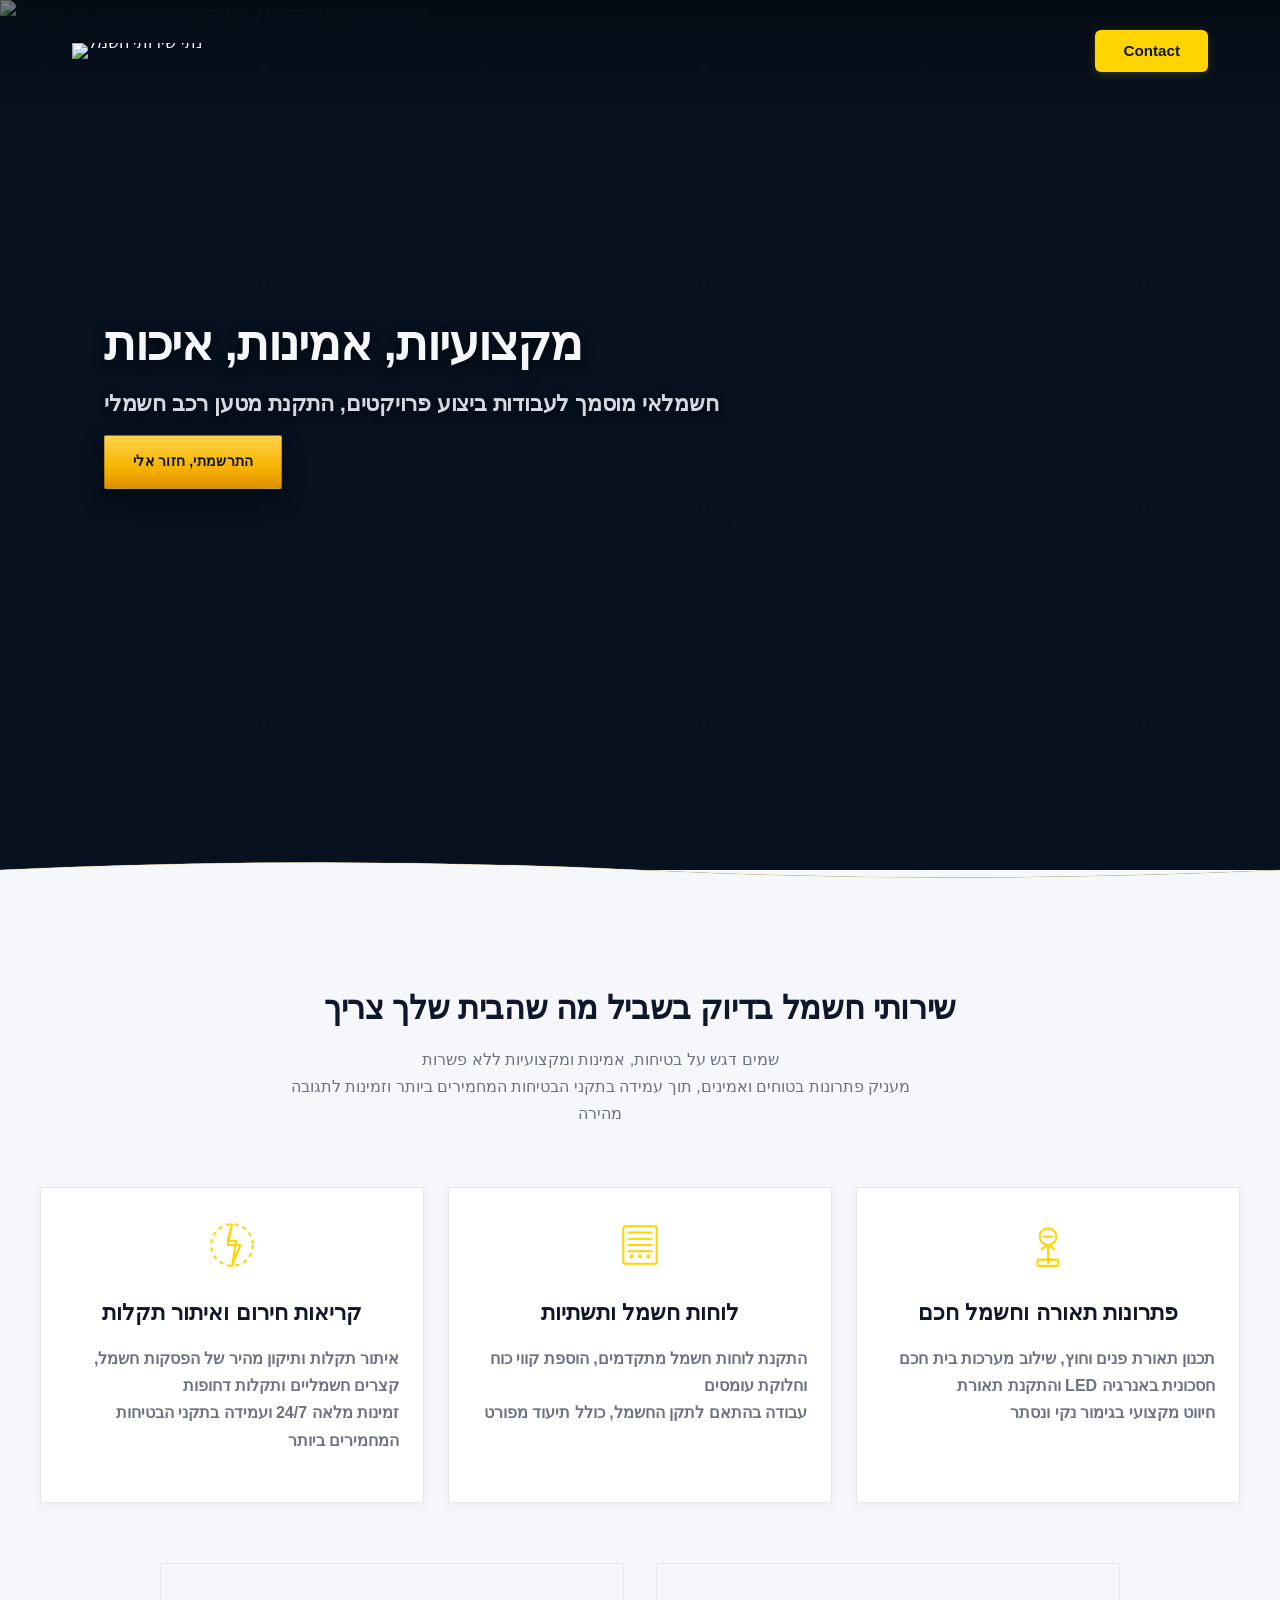
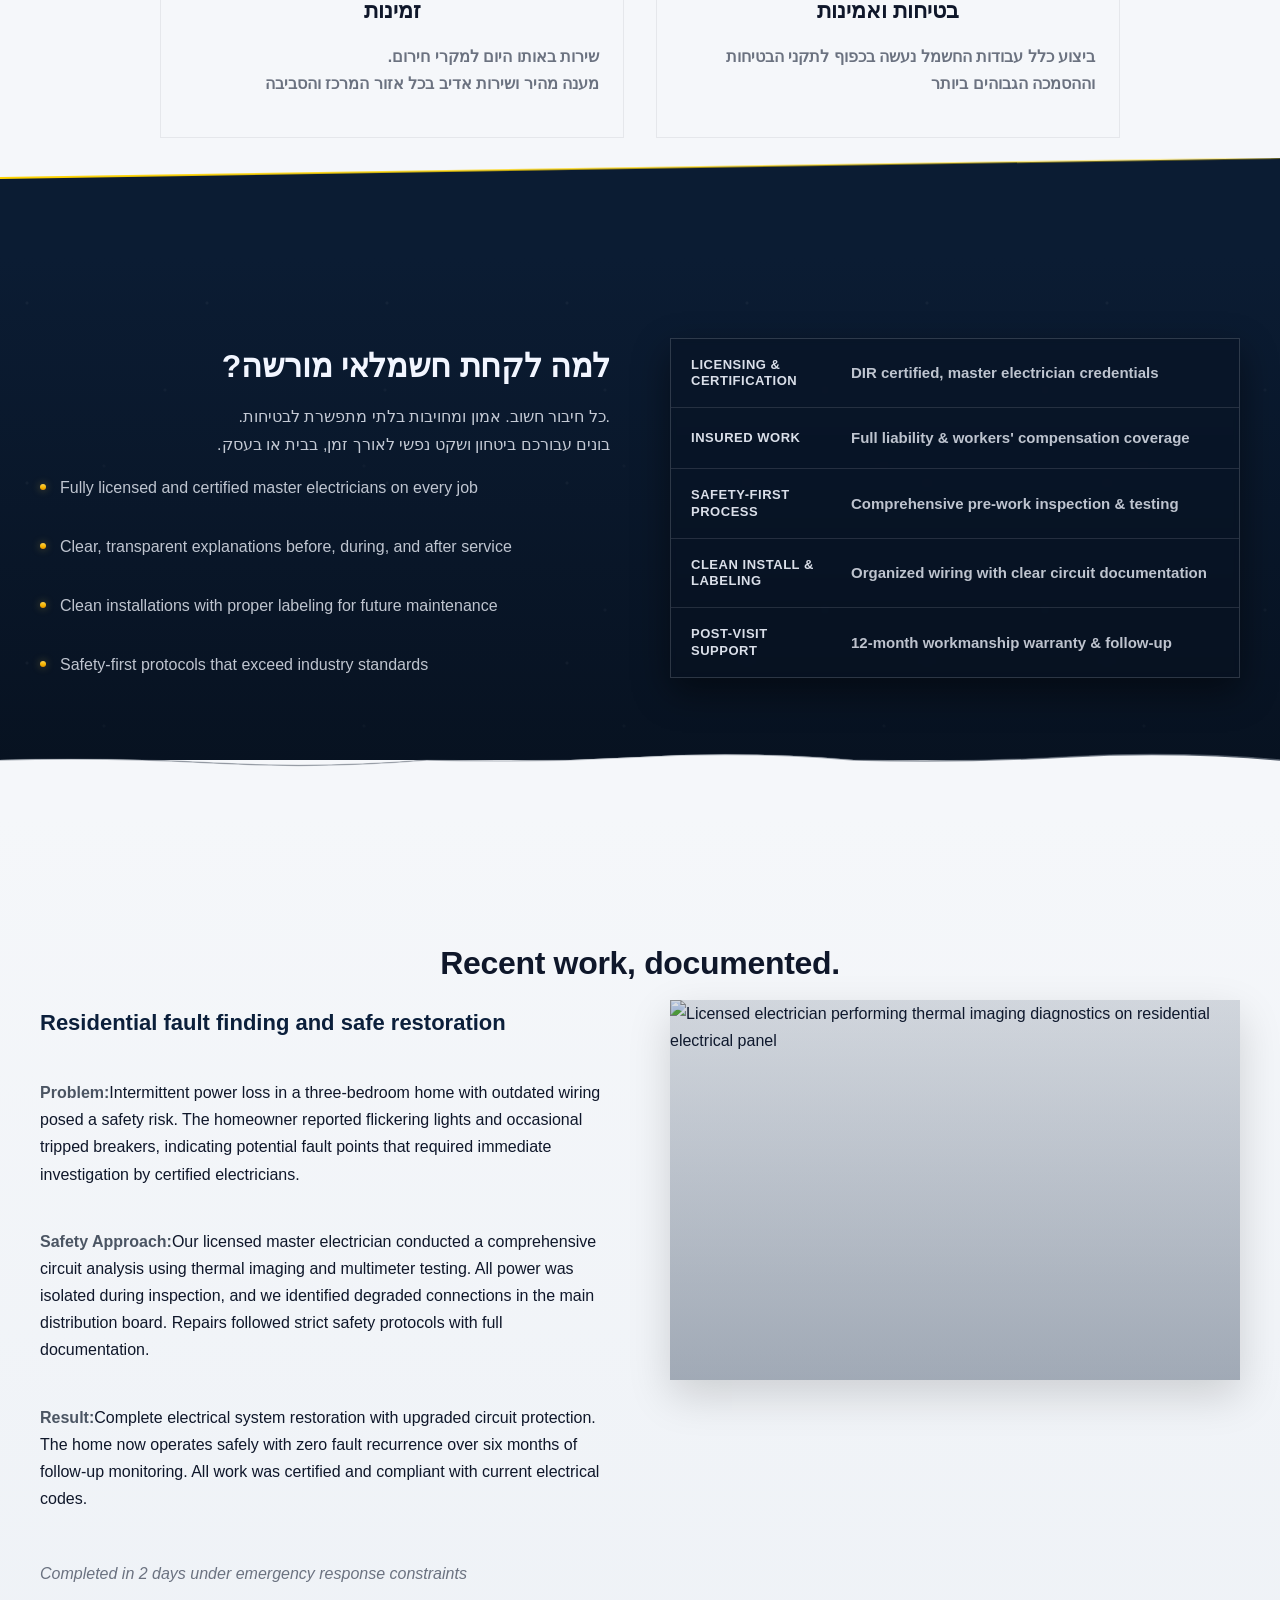
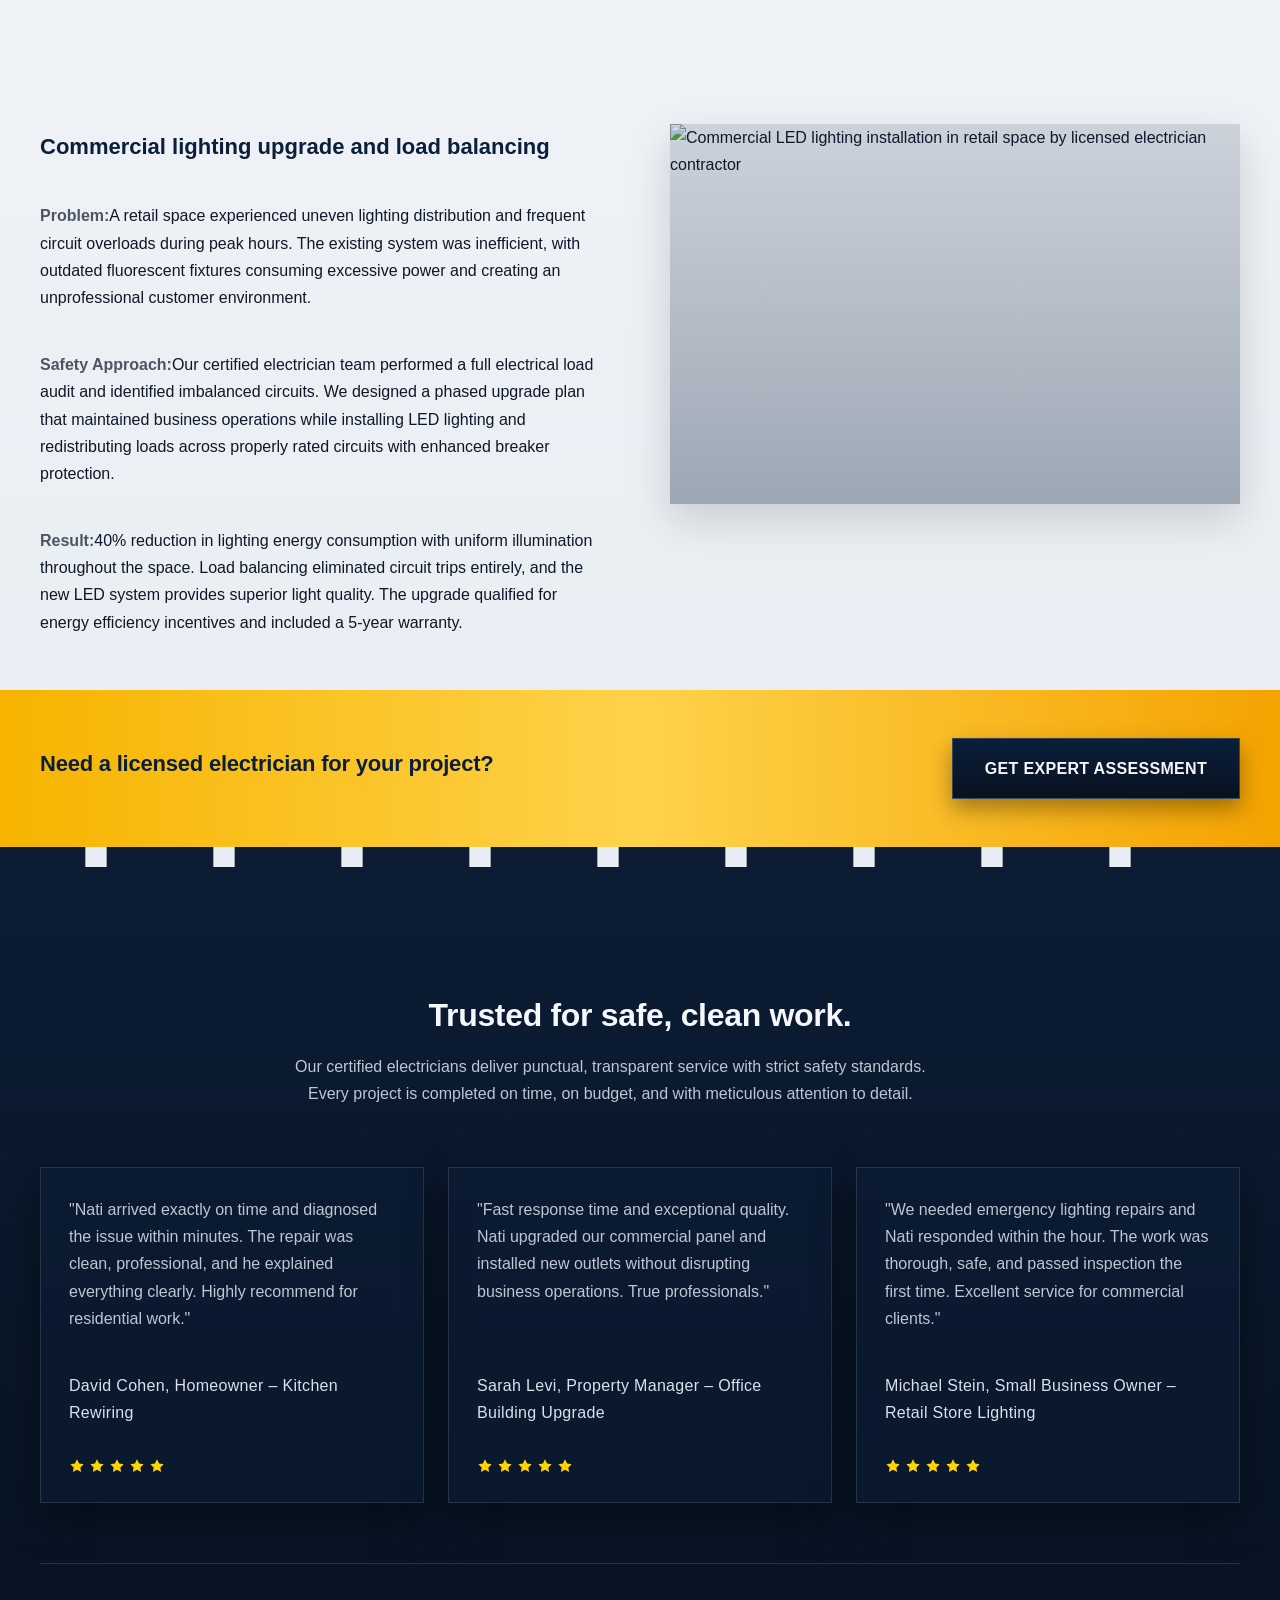
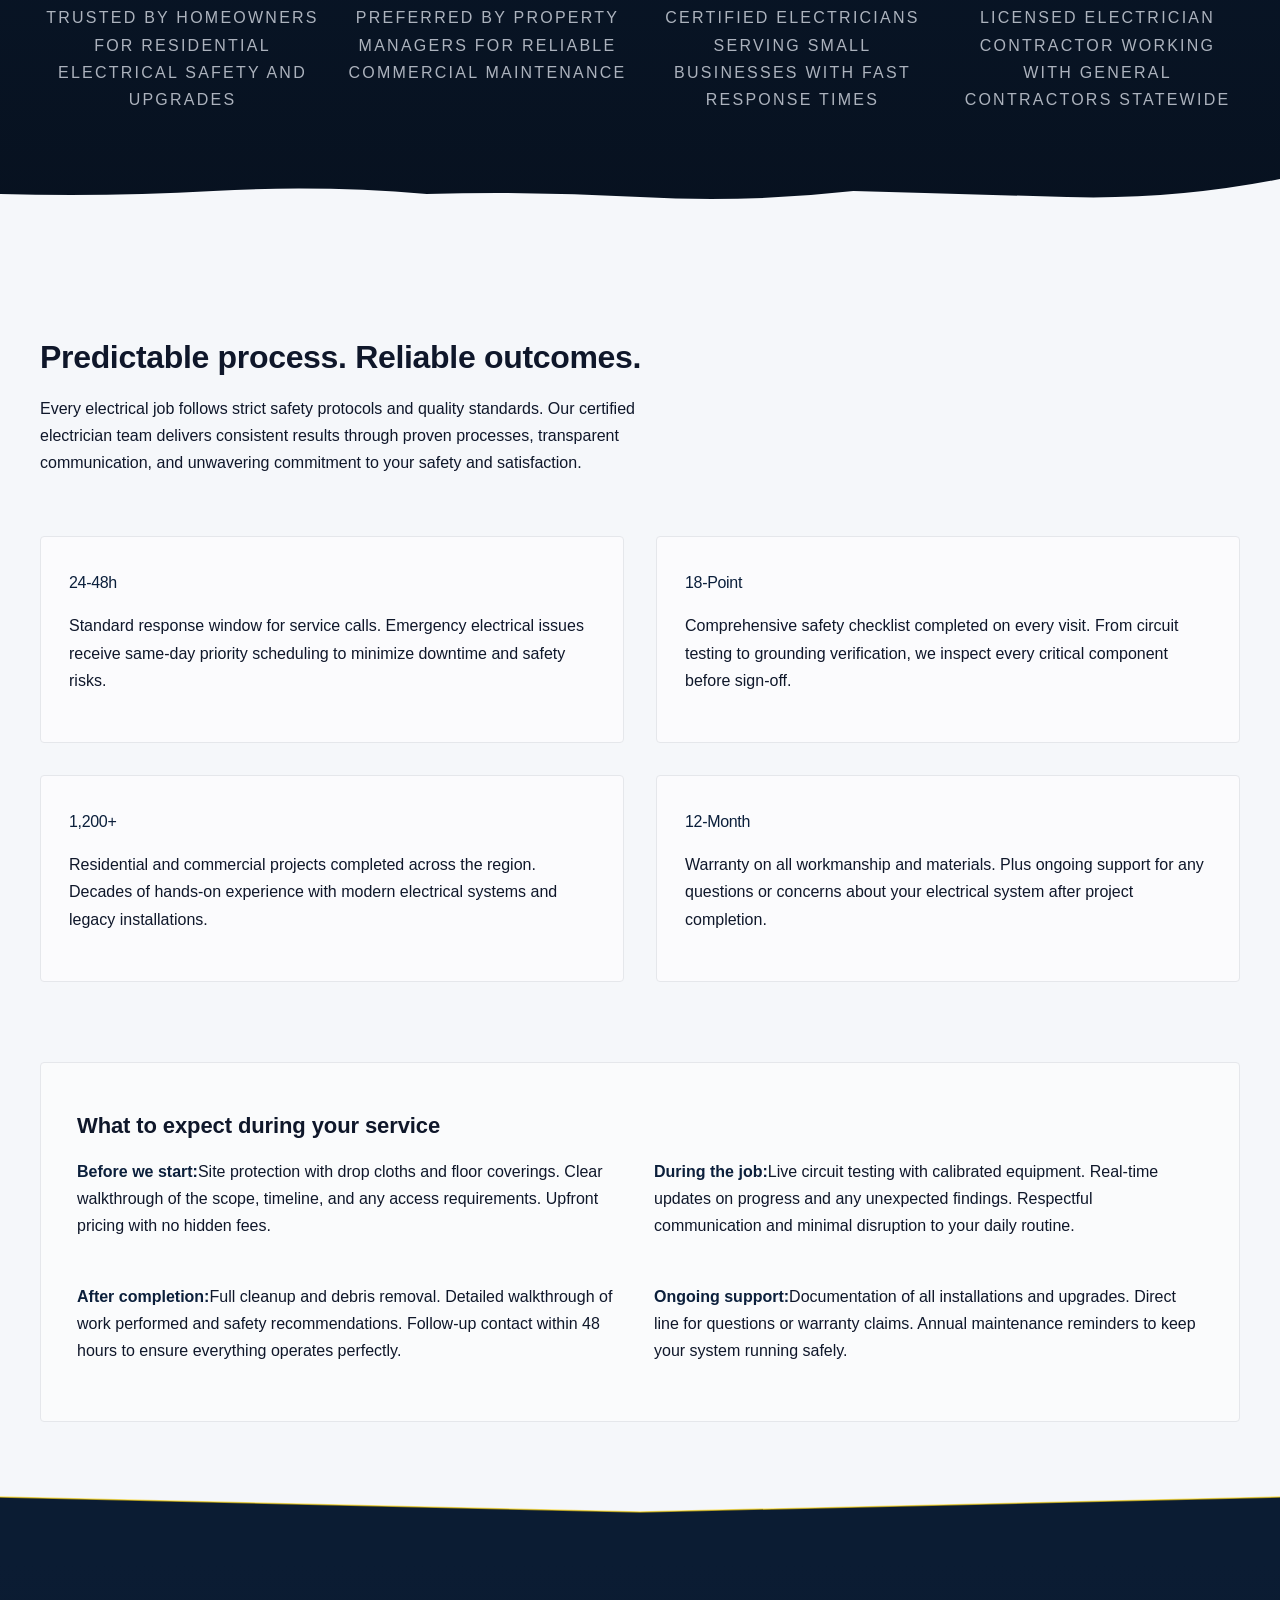
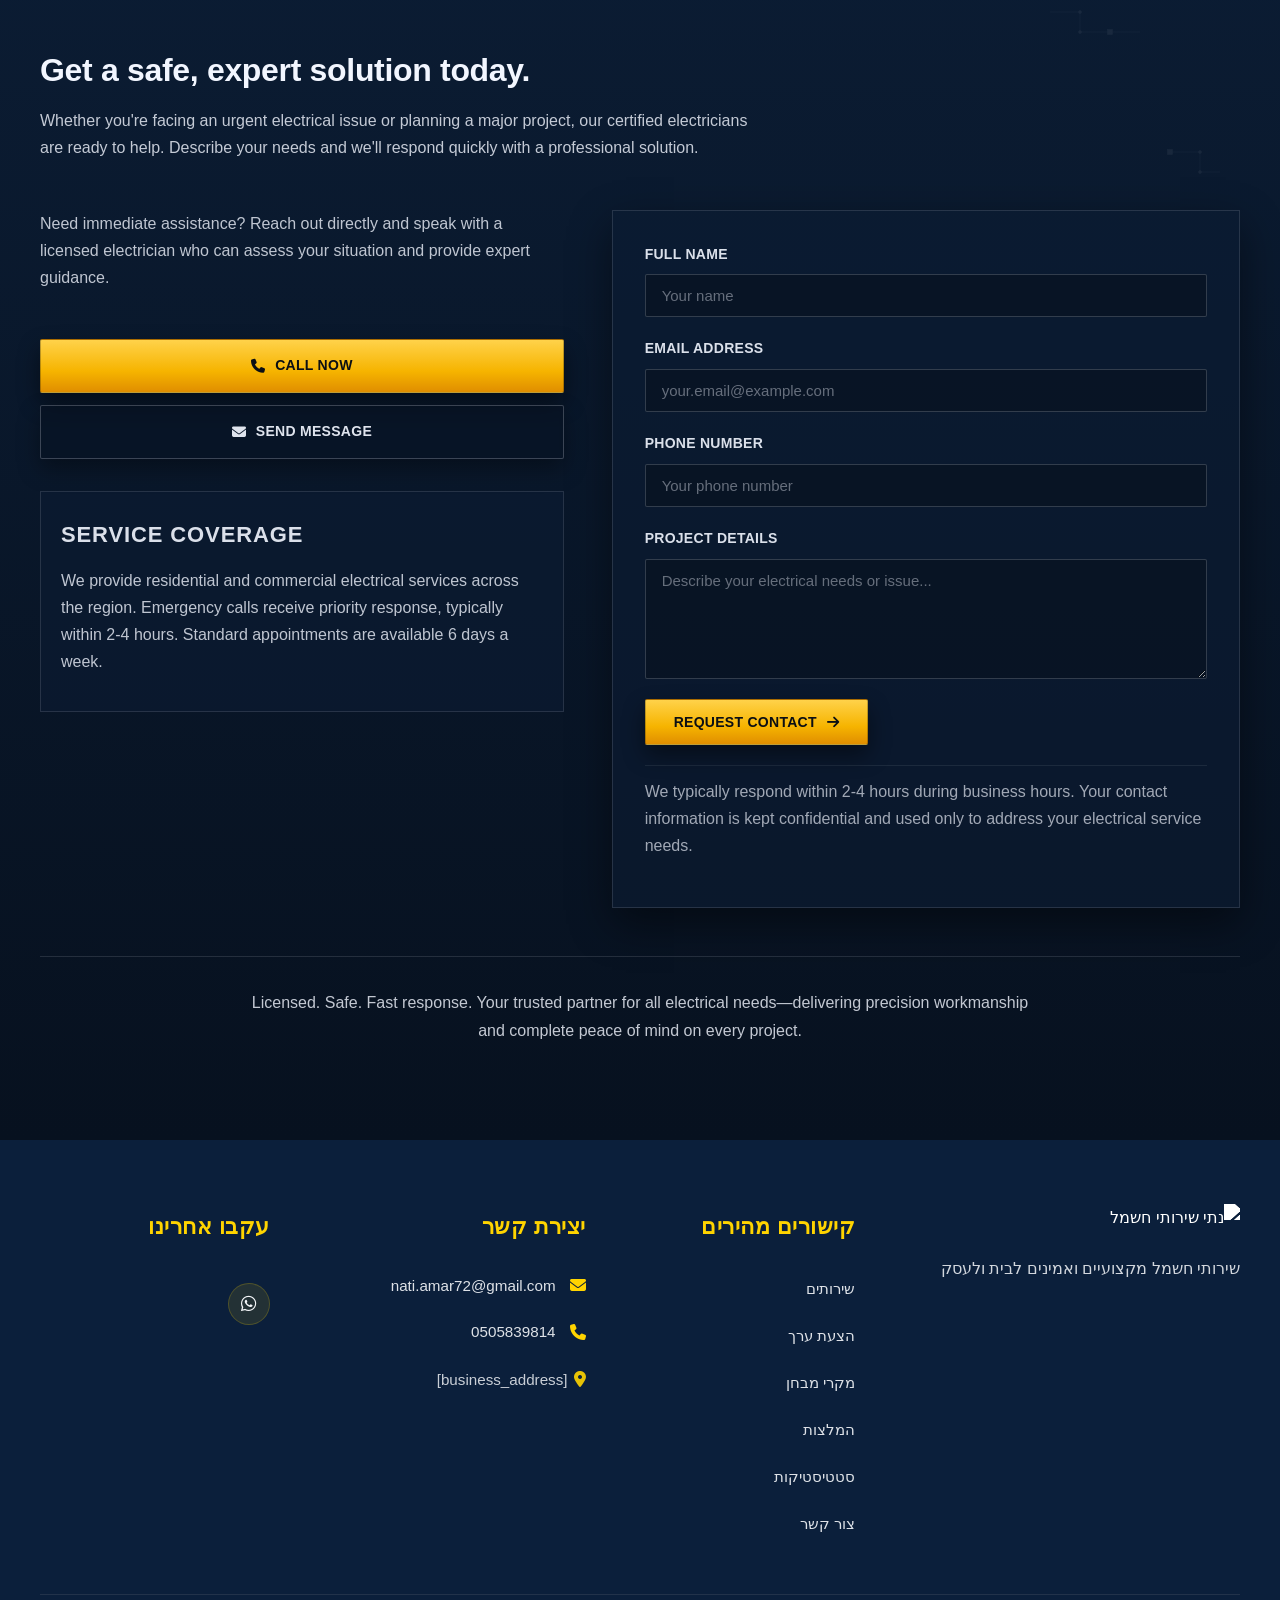
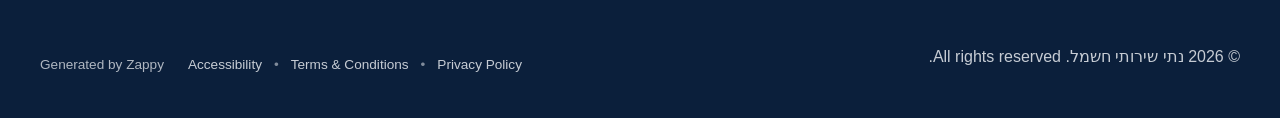
==== commit 994cf300: "Background sync: Progressive GitHub Sync" ====
--- a/public/index.html
+++ b/public/index.html
@@ -1 +1 @@
-<!doctype html><html dir="ltr" lang="en"><head><meta charset="UTF-8"><meta content="width=device-width,initial-scale=1" name="viewport"><meta content="index, follow" name="robots"><title>Dir Certified Electricians You Can Trust — נתי שירותי חשמל</title><meta content="Licensed master electrician delivering safe, reliable electrical services for homes and businesses. Fast response, precision work, strict safety standards." name="description"><meta content="dir certified electricians, licensed master electrician, licensed electrician contractor, certified electrician, reliable electrical services" name="keywords"><script>!function(){"use strict";var t="9a68afe2-b99f-4a59-a648-2c5692801ebb",e="https://api.zappy5.com/api/analytics/track",a=18e5,n=2592e6,o=!0,i=!0,r=!0;var s=function(){var e="zappy_visitor_"+t,a=null;try{if(a=localStorage.getItem(e)){var o=JSON.parse(a),i=Date.now();if(i-o.created<n)return o.lastSeen=i,localStorage.setItem(e,JSON.stringify(o)),o.id}}catch(t){console.warn("Zappy Analytics: LocalStorage not available")}var r="zv_"+Date.now()+"_"+Math.random().toString(36).substr(2,9);try{localStorage.setItem(e,JSON.stringify({id:r,created:Date.now(),lastSeen:Date.now()}))}catch(t){}return r}(),c=function(){var e="zappy_session_"+t,n=null;try{if(n=sessionStorage.getItem(e)){var o=JSON.parse(n),i=Date.now();if(i-o.timestamp<a)return o.timestamp=i,sessionStorage.setItem(e,JSON.stringify(o)),o.id}}catch(t){console.warn("Zappy Analytics: SessionStorage not available")}var r="zs_"+Date.now()+"_"+Math.random().toString(36).substr(2,9);try{sessionStorage.setItem(e,JSON.stringify({id:r,timestamp:Date.now()}))}catch(t){}return r}();function l(a,n){n=n||{};var o={website_id:t,event_type:a,page_path:window.location.pathname,referrer:document.referrer||"direct",visitor_id:s,session_id:c,metadata:n};if(navigator.sendBeacon){var i=new Blob([JSON.stringify(o)],{type:"application/json"});navigator.sendBeacon(e,i)}else fetch(e,{method:"POST",headers:{"Content-Type":"application/json"},body:JSON.stringify(o),keepalive:!0}).catch(function(t){console.warn("Zappy Analytics: Failed to track event",t)})}o&&l("pageview",{title:document.title,url:window.location.href}),i&&document.addEventListener("click",function(t){var e=t.target;if("BUTTON"===e.tagName||e.closest("button")){var a="BUTTON"===e.tagName?e:e.closest("button");l("click",{element:"button",text:a.textContent.trim().substring(0,100),id:a.id||null,class:a.className||null})}else if("A"===e.tagName||e.closest("a")){var n="A"===e.tagName?e:e.closest("a");l("navigation",{element:"link",text:n.textContent.trim().substring(0,100),href:n.href,external:n.hostname!==window.location.hostname})}},!0),r&&document.addEventListener("submit",function(t){var e=t.target;l("form_submit",{form_id:e.id||null,form_name:e.name||null,form_action:e.action||null,form_method:e.method||"GET"})},!0);var m=Date.now();window.addEventListener("beforeunload",function(){l("page_unload",{time_on_page:Math.floor((Date.now()-m)/1e3),page_path:window.location.pathname})}),window.zappyAnalytics={track:l,getVisitorId:function(){return s},getSessionId:function(){return c}}}()</script><meta content="Dir Certified Electricians You Can Trust — נתי שירותי חשמל" property="og:title"><meta content="Licensed master electrician delivering safe, reliable electrical services for homes and businesses. Fast response, precision work, strict safety standards." property="og:description"><meta content="website" property="og:type"><meta content="en_US" property="og:locale"><meta content="summary_large_image" name="twitter:card"><meta content="Dir Certified Electricians You Can Trust — נתי שירותי חשמל" name="twitter:title"><meta content="Licensed master electrician delivering safe, reliable electrical services for homes and businesses. Fast response, precision work, strict safety standards." name="twitter:description"><link href="https://cdnjs.cloudflare.com/ajax/libs/font-awesome/6.4.0/css/all.min.css" rel="stylesheet"><link href="/assets/favicon.ico" rel="icon" type="image/x-icon"><link href="/assets/favicon-16x16.png" rel="icon" type="image/png" sizes="16x16"><link href="/assets/favicon-32x32.png" rel="icon" type="image/png" sizes="32x32"><link href="/assets/favicon-48x48.png" rel="icon" type="image/png" sizes="48x48"><link href="/assets/favicon-192x192.png" rel="icon" type="image/png" sizes="192x192"><link href="/assets/favicon-512x512.png" rel="icon" type="image/png" sizes="512x512"><link href="/assets/apple-touch-icon.png" rel="apple-touch-icon"><link href="https://cdn.jsdelivr.net/npm/vanilla-cookieconsent@3/dist/cookieconsent.css" rel="stylesheet"><script src="https://cdn.jsdelivr.net/npm/vanilla-cookieconsent@3/dist/cookieconsent.umd.js"></script><script src="https://cdn.jsdelivr.net/gh/mickidum/acc_toolbar/acctoolbar/acctoolbar.min.js"></script><link href="/styles.css" rel="stylesheet"><style id="zappy-dropdown-submenu-styles">#navMenu li:has(.sub-menu),.nav-menu li:has(.sub-menu),.navbar li:has(.sub-menu),nav li:has(.sub-menu){position:relative}#navMenu .sub-menu,.nav-menu .sub-menu,.navbar .sub-menu,nav .sub-menu{display:block!important;position:absolute!important;top:100%;left:0;min-width:220px;background:#fff;border-radius:8px;box-shadow:0 8px 25px rgba(0,0,0,.15);padding:8px 0;opacity:0;visibility:hidden;transform:translateY(10px);transition:all .3s ease;z-index:1000;list-style:none;pointer-events:none}#navMenu li:hover>.sub-menu,.nav-menu li:hover>.sub-menu,.navbar li:hover>.sub-menu,nav li:hover>.sub-menu{opacity:1!important;visibility:visible!important;transform:translateY(0)!important;pointer-events:auto!important}.sub-menu li{list-style:none;margin:0;padding:0}.sub-menu a{display:block!important;padding:10px 16px!important;color:var(--text-dark,#333)!important;font-weight:500;text-decoration:none;white-space:nowrap;transition:background-color .2s}.sub-menu a:hover{background-color:#f5f5f5}[dir=rtl] .nav-menu .sub-menu,[dir=rtl] .navbar .sub-menu,[dir=rtl] nav .sub-menu,html[lang=ar] .nav-menu .sub-menu,html[lang=ar] .navbar .sub-menu,html[lang=ar] nav .sub-menu,html[lang=he] .nav-menu .sub-menu,html[lang=he] .navbar .sub-menu,html[lang=he] nav .sub-menu{left:auto!important;right:0!important}.sub-menu:empty,.sub-menu:not(:has(li)),.sub-menu:not(:has(li:not(.zappy-hidden-menu-item))){display:none!important;opacity:0!important;visibility:hidden!important;pointer-events:none!important}li:has(.menu-group-title):hover>.sub-menu{opacity:1!important;visibility:visible!important;transform:translateY(0)!important;pointer-events:auto!important}#navMenu>li>.menu-group-title,.nav-menu>li>.menu-group-title{display:inline-block;padding:.5rem 1rem;cursor:default;user-select:none}@media (max-width:768px){#navMenu .sub-menu,.nav-menu .sub-menu,.navbar .sub-menu,nav .sub-menu{position:static!important;transform:none!important;box-shadow:none!important;background:0 0!important;max-height:0;overflow:hidden;opacity:0;visibility:hidden;transition:max-height .3s ease,opacity .3s ease;padding:0!important;border-radius:0!important}.sub-menu.mobile-expanded{max-height:500px!important;opacity:1!important;visibility:visible!important;padding:8px 0 8px 16px!important}[dir=rtl] .sub-menu.mobile-expanded,html[lang=he] .sub-menu.mobile-expanded{padding:8px 16px 8px 0!important}#navMenu li:hover>.sub-menu,.nav-menu li:hover>.sub-menu,.navbar li:hover>.sub-menu,nav li:hover>.sub-menu{opacity:0;visibility:hidden;pointer-events:none}#navMenu li>.sub-menu.mobile-expanded,.nav-menu li>.sub-menu.mobile-expanded,.navbar li>.sub-menu.mobile-expanded,nav li>.sub-menu.mobile-expanded{opacity:1!important;visibility:visible!important;pointer-events:auto!important}#navMenu li:has(.sub-menu),.nav-menu li:has(.sub-menu),.navbar li:has(.sub-menu),nav li:has(.sub-menu){display:flex!important;flex-wrap:wrap!important;align-items:center!important;position:relative!important;min-height:44px!important}#navMenu li:has(.sub-menu)>a,.nav-menu li:has(.sub-menu)>a,.navbar li:has(.sub-menu)>a,nav li:has(.sub-menu)>a{flex:1!important;min-width:0!important}#navMenu li:has(.sub-menu)>.menu-group-title,.nav-menu li:has(.sub-menu)>.menu-group-title,.navbar li:has(.sub-menu)>.menu-group-title,nav li:has(.sub-menu)>.menu-group-title{flex:1!important;min-width:0!important;padding:0!important;line-height:inherit!important}#navMenu li:has(.sub-menu)>.sub-menu,.nav-menu li:has(.sub-menu)>.sub-menu,.navbar li:has(.sub-menu)>.sub-menu,nav li:has(.sub-menu)>.sub-menu{flex-basis:100%!important;width:100%!important}#navMenu li:has(.sub-menu)>a [class*=arrow],#navMenu li:has(.sub-menu)>a [class*=chevron],.nav-menu li:has(.sub-menu)>a .fa-angle-down,.nav-menu li:has(.sub-menu)>a .fa-chevron-down,.nav-menu li:has(.sub-menu)>a [class*=arrow],.nav-menu li:has(.sub-menu)>a [class*=chevron],nav li:has(.sub-menu)>a [class*=arrow],nav li:has(.sub-menu)>a [class*=chevron]{display:none!important;visibility:hidden!important}.mobile-submenu-toggle{display:flex!important;align-items:center!important;justify-content:center!important;width:44px!important;height:auto!important;background:0 0!important;border:none!important;cursor:pointer!important;color:var(--text-light)!important;position:static!important;flex-shrink:0!important;align-self:stretch!important;z-index:2!important;padding:0!important;margin:0!important}.mobile-submenu-toggle::after{content:''!important;width:0!important;height:0!important;border-left:6px solid transparent!important;border-right:6px solid transparent!important;border-top:7px solid currentColor!important;transition:transform .3s ease!important}.mobile-submenu-toggle.expanded::after{transform:rotate(180deg)!important}.sub-menu a{padding:10px 0!important;display:block!important;color:var(--text-light)!important}.navbar .sub-menu li a,.zappy-products-dropdown .sub-menu a,nav.navbar .sub-menu li a{color:var(--text-light)!important}}@media (min-width:769px){.mobile-submenu-toggle{display:none!important}}</style><style id="mobile-lang-menu-deployed-css">@media (max-width:768px){.lang-switcher,.nav-container .lang-switcher,.nav-cta-container .lang-switcher,.nav-ecommerce-icons .lang-switcher,.nav-icons-left .lang-switcher,.navbar .lang-switcher,.navbar .nav-cta-container .lang-switcher{display:none!important}.mobile-lang-menu{width:100%;border-top:1px solid rgba(128,128,128,.2);padding:8px 0 0 0;margin-top:8px}.mobile-lang-toggle{display:flex!important;align-items:center;justify-content:space-between;width:100%;padding:12px 16px;background:0 0;border:none;cursor:pointer;font-size:15px;color:inherit;font-family:inherit}.mobile-lang-toggle::after{content:'';display:inline-block;width:8px;height:8px;border-right:2px solid currentColor;border-bottom:2px solid currentColor;transform:rotate(45deg);transition:transform .3s ease;margin-left:8px}.mobile-lang-toggle.expanded::after{transform:rotate(-135deg)}.mobile-lang-options{max-height:0;overflow:hidden;transition:max-height .3s ease}.mobile-lang-options.expanded{max-height:300px}.mobile-lang-option{display:flex!important;align-items:center;gap:10px;padding:10px 24px;text-decoration:none;color:inherit;font-size:14px;font-family:inherit}.mobile-lang-option:hover{background:rgba(128,128,128,.1)}.mobile-lang-option.active{font-weight:600;opacity:.7;pointer-events:none}.mobile-lang-option img{width:20px;height:20px;border-radius:50%}}@media (min-width:769px){.mobile-lang-menu{display:none!important}}</style><style id="zappy-widget-visibility">#mic-access-tool-box,#mic-access-tool-general-button,#mic-init-access-tool #mic-access-tool-box,#mic-init-access-tool #mic-access-tool-general-button,#mic-init-access-tool .mic-access-tool-general-button,._access-icon,._access-menu,.mic-access-tool-box,.mic-access-tool-general-button,div[id*=mic-access-tool-box]{display:none!important;visibility:hidden!important;opacity:0!important;pointer-events:none!important}</style></head><body><nav class="navbar" style="background-color:transparent !important;box-shadow:none"><button class="mobile-toggle" aria-label="Menu" data-element-id="btn-1773746740149-j8rcu2ds1" data-element-type="button" data-native-element="true" id="mobileToggle"><svg viewBox="0 0 24 24" fill="none" height="24" width="24" style="width:24px !important;height:24px !important;display:block !important" class="hamburger-icon"><path d="M3 12h18M3 6h18M3 18h18" stroke="currentColor" stroke-width="2" stroke-linecap="round"></path></svg><svg viewBox="0 0 24 24" fill="none" height="24" width="24" style="display:none !important;width:24px !important;height:24px !important" class="close-icon"><path d="M18 6L6 18M6 6l12 12" stroke="currentColor" stroke-width="2" stroke-linecap="round"></path></svg></button><button class="phone-header-btn" aria-label="Call" data-element-id="btn-1773746740149-dgoqljczc" data-element-type="button" data-native-element="true" data-phone="[business_phone]"><svg viewBox="0 0 24 24" fill="currentColor" height="24" width="24" style="width:24px;height:24px"><path d="M22 16.92v3a2 2 0 0 1-2.18 2 19.79 19.79 0 0 1-8.63-3.07 19.5 19.5 0 0 1-6-6 19.79 19.79 0 0 1-3.07-8.67A2 2 0 0 1 4.11 2h3a2 2 0 0 1 2 1.72 12.84 12.84 0 0 0 .7 2.81 2 2 0 0 1-.45 2.11L8.09 9.91a16 16 0 0 0 6 6l1.27-1.27a2 2 0 0 1 2.11-.45 12.84 12.84 0 0 0 2.81.7A2 2 0 0 1 22 16.92z"></path></svg></button><div class="nav-container"><div class="nav-brand"><a href="/" class="logo-link"><img alt="נתי שירותי חשמל" src="/assets/electrical-services-logo-1773746678033-r5kkkg.webp?v=1773746678778-jtiuve" class="logo zappy-editable-image" data-image-type="logo" data-original-position="static" style="position:relative"></a></div><ul class="nav-menu" id="navMenu"><li><a href="#services">שירותים</a></li></ul><div class="nav-cta-container"><li class="nav-cta-item"><a href="#zappy-section-6" class="nav-cta-btn">Contact</a></li></div></div></nav><script>window.addEventListener("load",function(){const e=document.querySelector(".navbar, nav, header");if(!e)return void console.log("[Navbar] Navbar element not found");let t=document.getElementById("mobileToggle")||document.querySelector(".mobile-toggle")||document.querySelector(".hamburger")||document.querySelector(".hamburger-menu")||document.querySelector(".menu-toggle")||document.querySelector(".burger-menu")||document.querySelector('[aria-label="Menu"]')||document.querySelector('[aria-label="תפריט"]');const o=document.querySelector(".phone-header-btn"),n=window.getComputedStyle(e);let r=n.backgroundColor;if(console.log("[Navbar] Initial navbar background:",r),"transparent"===r||"rgba(0, 0, 0, 0)"===r||r.startsWith("rgba")&&r.includes(", 0)")){const e=n.backgroundImage;if(e&&"none"!==e)console.log("[Navbar] Navbar has background image/gradient, using dark text"),r="rgb(240, 240, 240)";else{const e=window.getComputedStyle(document.body).backgroundColor;console.log("[Navbar] Navbar transparent, using body background:",e),r=e}}const i=r.match(/\d+/g);if(i&&i.length>=3){const e=(.299*parseInt(i[0])+.587*parseInt(i[1])+.114*parseInt(i[2]))/255;console.log("[Navbar] Mobile button colors preserved from Claude CSS (luminance:",e.toFixed(2)+")");const n=document.createElement("style");n.id="zappy-mobile-nav-fix";document.documentElement.lang;document.documentElement.dir,n.textContent='\n        /* Hide mobile buttons on desktop, show only on mobile */\n        @media (min-width: 769px) {\n          .mobile-toggle,\n          .phone-header-btn {\n            display: none !important;\n          }\n        }\n        \n        /* Show and position mobile buttons correctly on mobile */\n        @media (max-width: 768px) {\n          .mobile-toggle,\n          .phone-header-btn {\n            position: absolute !important;\n            top: 50% !important;\n            transform: translateY(-50%) !important;\n            z-index: 1001 !important;\n            display: flex !important;\n            align-items: center !important;\n            justify-content: center !important;\n            width: 36px !important;\n            height: 36px !important;\n            border-radius: 50% !important;\n            border: none !important;\n            cursor: pointer !important;\n            padding: 6px !important;\n            background: none !important;\n            color: var(--nav-text, var(--text-light)) !important;\n          }\n          \n          /* LTR positioning (default): hamburger LEFT, phone RIGHT */\n          html:not([dir="rtl"]):not([lang="he"]):not([lang="ar"]) .mobile-toggle,\n          html[dir="ltr"] .mobile-toggle {\n            left: 12px !important;\n            right: auto !important;\n          }\n          html:not([dir="rtl"]):not([lang="he"]):not([lang="ar"]) .phone-header-btn,\n          html[dir="ltr"] .phone-header-btn {\n            right: 12px !important;\n            left: auto !important;\n          }\n          \n          /* RTL positioning: hamburger RIGHT, phone LEFT */\n          html[dir="rtl"] .mobile-toggle,\n          html[lang="he"] .mobile-toggle,\n          html[lang="ar"] .mobile-toggle {\n            right: 12px !important;\n            left: auto !important;\n          }\n          html[dir="rtl"] .phone-header-btn,\n          html[lang="he"] .phone-header-btn,\n          html[lang="ar"] .phone-header-btn {\n            left: 12px !important;\n            right: auto !important;\n          }\n          \n          /* CRITICAL: Ensure nav-container has min-height on mobile */\n          /* All children are positioned absolutely/fixed on mobile, so height:auto collapses to 0 */\n          .nav-container {\n            min-height: 70px !important;\n            position: relative !important;\n          }\n          \n          /* Ensure SVG icons are properly sized and inherit color */\n          .mobile-toggle svg,\n          .phone-header-btn svg {\n            width: 24px !important;\n            height: 24px !important;\n            /* Don\'t force display - let JavaScript control hamburger/close toggle */\n          }\n          \n          /* Reset nav-cta-container on mobile - remove desktop box-shadow/padding */\n          /* that creates a visible ghost box when CTA button is hidden */\n          .nav-cta-container {\n            box-shadow: none !important;\n            padding: 0 !important;\n          }\n          \n          /* Hide nav-cta-container entirely on mobile when there\'s no lang-switcher */\n          /* (only the CTA button is inside, and it\'s hidden on mobile) */\n          .nav-cta-container:not(:has(.lang-switcher)) {\n            display: none !important;\n          }\n          \n          /* CRITICAL: Prevent hero image fade gradient from bleeding over headline text */\n          /* The .image-fade-gradient has bottom: -30px (extends below parent) */\n          /* On mobile stacked layout, this overlaps the h1 text below the image */\n          .hero-image-column {\n            overflow: hidden !important;\n          }\n          .image-fade-gradient {\n            bottom: 0 !important;\n          }\n          \n          /* Hide desktop language switcher on mobile - hamburger menu handles it */\n          /* High specificity to override stored CSS */\n          .lang-switcher,\n          .nav-cta-container .lang-switcher,\n          .nav-container .lang-switcher,\n          .navbar .lang-switcher,\n          .navbar .nav-cta-container .lang-switcher {\n            display: none !important;\n          }\n        }\n      ';const r=document.getElementById("zappy-mobile-nav-fix");r&&r.remove(),document.head.appendChild(n),console.log("[Navbar] Critical CSS injected for mobile nav positioning");const l=window.innerWidth<=768;if(t){const e=t.querySelector(".hamburger-icon"),o=t.querySelector(".close-icon");e&&(e.style.setProperty("width","24px","important"),e.style.setProperty("height","24px","important"),e.style.setProperty("display","block","important")),o&&(o.style.setProperty("width","24px","important"),o.style.setProperty("height","24px","important"),o.style.setProperty("display","none","important")),l?(t.style.setProperty("position","absolute","important"),t.style.setProperty("top","50%","important"),t.style.setProperty("transform","translateY(-50%)","important"),t.style.setProperty("z-index","1001","important"),t.style.removeProperty("left"),t.style.removeProperty("right"),console.log("[Navbar] Mobile toggle positioning applied (mobile viewport)")):(t.style.removeProperty("position"),t.style.removeProperty("top"),t.style.removeProperty("transform"),t.style.removeProperty("z-index"),t.style.removeProperty("left"),t.style.removeProperty("right"),console.log("[Navbar] Desktop viewport - cleared mobile toggle inline positioning"))}if(o){const e=o.querySelector("svg");e&&(e.style.width="24px",e.style.height="24px",e.setAttribute("width","24"),e.setAttribute("height","24")),l?(o.style.setProperty("position","absolute","important"),o.style.setProperty("top","50%","important"),o.style.setProperty("transform","translateY(-50%)","important"),o.style.setProperty("z-index","1001","important"),o.style.removeProperty("left"),o.style.removeProperty("right"),console.log("[Navbar] Phone button positioning applied (mobile viewport)")):(o.style.removeProperty("position"),o.style.removeProperty("top"),o.style.removeProperty("transform"),o.style.removeProperty("z-index"),o.style.removeProperty("left"),o.style.removeProperty("right"),console.log("[Navbar] Desktop viewport - cleared phone button inline positioning"))}}else console.log("[Navbar] Could not parse background color:",r);t=document.getElementById("mobileToggle")||document.querySelector(".mobile-toggle")||document.querySelector(".hamburger")||document.querySelector(".hamburger-menu")||document.querySelector(".menu-toggle")||document.querySelector(".burger-menu")||document.querySelector('[aria-label="Menu"]')||document.querySelector('[aria-label="תפריט"]');const l=document.getElementById("navMenu")||document.querySelector(".nav-menu")||document.querySelector(".nav-links")||document.querySelector("nav ul:not(.submenu)");if(!t||!l)return void console.log("[Navbar] Mobile toggle or menu not found:",{toggle:!!t,menu:!!l});l.id||(l.id="navMenu"),console.log("[Navbar] Initializing mobile menu...");const a=t.cloneNode(!0);t.parentNode.replaceChild(a,t),a.addEventListener("click",function(e){e.preventDefault(),e.stopPropagation();const t=this.querySelector(".hamburger-icon"),o=this.querySelector(".close-icon");l.classList.contains("active")?(l.classList.remove("active"),t&&t.style.setProperty("display","block","important"),o&&o.style.setProperty("display","none","important"),document.body.style.overflow="",console.log("[Navbar] Menu closed")):(l.classList.add("active"),t&&t.style.setProperty("display","none","important"),o&&o.style.setProperty("display","block","important"),document.body.style.overflow="hidden",console.log("[Navbar] Menu opened"))}),l.querySelectorAll("a").forEach(function(e){e.addEventListener("click",function(){if("#"===this.getAttribute("href"))return;const e=a.querySelector(".hamburger-icon"),t=a.querySelector(".close-icon");l.classList.remove("active"),e&&e.style.setProperty("display","block","important"),t&&t.style.setProperty("display","none","important"),document.body.style.overflow="",console.log("[Navbar] Menu closed (link clicked)")})});var s=l.querySelectorAll(".dropdown-toggle");s.forEach(function(e){e.addEventListener("click",function(e){e.preventDefault(),e.stopPropagation();var t=this.closest(".nav-dropdown");t&&(t.parentNode.querySelectorAll(".nav-dropdown.open").forEach(function(e){e!==t&&e.classList.remove("open")}),t.classList.toggle("open"),console.log("[Navbar] Dropdown toggled:",t.classList.contains("open")?"open":"closed"))})}),document.addEventListener("click",function(e){e.target.closest(".nav-dropdown")||document.querySelectorAll(".nav-dropdown.open").forEach(function(e){e.classList.remove("open")})}),console.log("[Navbar] Dropdown handlers initialized for "+s.length+" dropdowns"),o&&o.addEventListener("click",function(){const e=document.querySelectorAll('a[href^="tel:"]'),t=e.length>0?e[0].getAttribute("href").replace("tel:",""):"[business_phone]";window.location.href="tel:"+t,console.log("[Navbar] Phone button clicked")}),console.log("[Navbar] Mobile menu initialized successfully");const p=function(){const e=document.querySelector(".whatsapp-float");e&&(window.innerWidth>=769?(e.style.setProperty("display","none","important"),e.style.setProperty("visibility","hidden","important"),e.style.setProperty("opacity","0","important"),e.style.setProperty("pointer-events","none","important"),console.log("[WhatsApp] Button hidden on desktop")):(e.style.removeProperty("display"),e.style.removeProperty("visibility"),e.style.removeProperty("opacity"),e.style.removeProperty("pointer-events"),console.log("[WhatsApp] Button visible on mobile")))};let c;p(),window.addEventListener("resize",function(){clearTimeout(c),c=setTimeout(p,100)})})</script><main><section class="home-hero-section" data-layout-spec="Home-hero" data-hero-type="fullscreen-scrim"><div class="home-hero-section__bg-wrapper"><img alt="Professional electrician performing certified electrical work" src="/assets/site-home-hero-bg.webp" class="home-hero-section__bg-image" data-context="Professional licensed electrician working on a modern electrical panel in a bright, well-lit commercial or residential space. The electrician should be wearing safety gear, focused on precise electrical work. The image should convey expertise, safety, and professionalism. Warm natural lighting, clean modern environment, tools visible, sense of precision and trust. High-quality professional photography style." data-hero-bg="true" data-placeholder="home-hero-bg" data-preserve-bg="0" height="1080" width="1920"></div><div class="home-hero-section__scrim" aria-hidden="true"></div><div class="home-hero-section__pattern-overlay" aria-hidden="true"></div><div class="home-hero-section__content-wrapper"><div class="home-hero-section__content"><h1 class="home-hero-section__headline">מקצועיות, אמינות, איכות</h1><h3 class="home-hero-section__subtitle">חשמלאי מוסמך לעבודות ביצוע פרויקטים, התקנת מטען רכב חשמלי<br></h3><div class="home-hero-section__cta-row"><a href="#contact" class="home-hero-section__btn home-hero-section__btn--primary">Request a Call Back</a></div></div></div><div class="home-hero-section__divider-wrapper"><svg viewBox="0 0 1200 80" xmlns="http://www.w3.org/2000/svg" aria-hidden="true" preserveAspectRatio="none"><defs><linearGradient id="home-hero-divider-gradient" x1="0%" x2="0%" y1="0%" y2="100%"><stop offset="0%" style="stop-color:#0B1C33;stop-opacity:1"></stop><stop offset="100%" style="stop-color:#F5F7FA;stop-opacity:1"></stop></linearGradient></defs><path d="M0,80 L0,50 Q300,35 600,50 T1200,50 L1200,80 Z" fill="#F5F7FA"></path><path d="M0,50 Q300,35 600,50 T1200,50" fill="#F5F7FA" stroke="rgba(255,210,74,0.25)" stroke-width="1"></path></svg></div></section><section class="home-services-section" data-layout-spec="Home-services"><div class="home-services-container"><div class="home-services-intro"><h2>Services that cover home and business needs</h2><p>Focus on safety, clarity, and workmanship. Our certified electricians deliver reliable solutions with strict adherence to safety standards and fast response times.</p></div><div class="home-services-grid"><div class="home-services-card"><svg viewBox="0 0 48 48" xmlns="http://www.w3.org/2000/svg" fill="none" class="home-services-icon" data-element-type="icon" data-icon-type="svg"><path d="M24 4L20 20H28L24 44L32 24H20L24 4Z" stroke="currentColor" stroke-width="2" stroke-linecap="round" stroke-linejoin="round"></path><circle cx="24" cy="24" r="20" stroke="currentColor" stroke-width="2" stroke-dasharray="4 4"></circle></svg><h3>Emergency Troubleshooting</h3><p>Rapid diagnostics and repairs for power outages, circuit failures, and electrical emergencies. Available 24/7 with strict safety protocols.</p></div><div class="home-services-card"><svg viewBox="0 0 48 48" xmlns="http://www.w3.org/2000/svg" fill="none" class="home-services-icon" data-element-type="icon" data-icon-type="svg"><rect height="36" width="32" x="8" y="6" rx="2" stroke="currentColor" stroke-width="2"></rect><line x1="12" x2="36" y1="12" y2="12" stroke="currentColor" stroke-width="2"></line><line x1="12" x2="36" y1="18" y2="18" stroke="currentColor" stroke-width="2"></line><line x1="12" x2="36" y1="24" y2="24" stroke="currentColor" stroke-width="2"></line><line x1="12" x2="36" y1="30" y2="30" stroke="currentColor" stroke-width="2"></line><circle cx="16" cy="35" r="2" fill="currentColor"></circle><circle cx="24" cy="35" r="2" fill="currentColor"></circle><circle cx="32" cy="35" r="2" fill="currentColor"></circle></svg><h3>Panel Upgrades &amp; Circuits</h3><p>Modern electrical panel installations, circuit additions, and load balancing. Code-compliant work with detailed documentation and safety inspections.</p></div><div class="home-services-card"><svg viewBox="0 0 48 48" xmlns="http://www.w3.org/2000/svg" fill="none" class="home-services-icon" data-element-type="icon" data-icon-type="svg"><circle cx="24" cy="16" r="8" stroke="currentColor" stroke-width="2"></circle><path d="M24 24L24 42" stroke="currentColor" stroke-width="2"></path><path d="M18 28L24 24L30 28" stroke="currentColor" stroke-width="2" stroke-linecap="round" stroke-linejoin="round"></path><rect height="6" width="20" x="14" y="38" rx="1" stroke="currentColor" stroke-width="2"></rect><line x1="20" x2="28" y1="16" y2="16" stroke="currentColor" stroke-width="2" stroke-linecap="round"></line></svg><h3>Lighting &amp; Smart Switches</h3><p>Interior and exterior lighting design, smart home integration, and energy-efficient LED installations. Professional wiring with clean, concealed runs.</p></div></div><div class="home-services-secondary"><div class="home-services-mini-block"><h3>Response &amp; Scheduling</h3><p>Same-day service available for emergencies. Flexible scheduling for residential and commercial projects. Serving the greater metro area with prompt arrival times and clear communication.</p></div><div class="home-services-mini-block"><h3>Safety &amp; Compliance</h3><p>All work performed by licensed master electricians following DIR certification standards. Comprehensive safety inspections, code compliance verification, and detailed project documentation included.</p></div></div></div><div class="home-services-divider-wrapper"><svg viewBox="0 0 1200 100" xmlns="http://www.w3.org/2000/svg" aria-hidden="true" preserveAspectRatio="none"><defs><linearGradient id="home-services-accent-line" x1="0%" x2="100%" y1="0%" y2="0%"><stop offset="0%" style="stop-color:#FFD400;stop-opacity:1"></stop><stop offset="100%" style="stop-color:#FFD400;stop-opacity:0.3"></stop></linearGradient></defs><path d="M0,100 L0,20 L1200,0 L1200,100 Z" fill="#0B1C33"></path><line x1="0" x2="1200" y1="20" y2="0" stroke="url(#home-services-accent-line)" stroke-width="2"></line></svg></div></section><section class="home-value-proposition-section" data-layout-spec="Home-value-proposition"><div class="value-prop-container"><div class="value-prop-grid"><div class="value-prop-content"><h2>Why clients choose certified electricians</h2><p class="value-prop-intro">Every connection matters. Every wire tells a story of precision, trust, and unwavering commitment to safety. We don't just fix electrical issues—we build lasting confidence in your home or business.</p><div class="value-prop-list"><p class="value-prop-item">Fully licensed and certified master electricians on every job</p><p class="value-prop-item">Clear, transparent explanations before, during, and after service</p><p class="value-prop-item">Clean installations with proper labeling for future maintenance</p><p class="value-prop-item">Safety-first protocols that exceed industry standards</p></div></div><div class="value-prop-specs"><div class="spec-table"><div class="spec-row"><div class="spec-label">Licensing &amp; Certification</div><div class="spec-value">DIR certified, master electrician credentials</div></div><div class="spec-row"><div class="spec-label">Insured Work</div><div class="spec-value">Full liability &amp; workers' compensation coverage</div></div><div class="spec-row"><div class="spec-label">Safety-First Process</div><div class="spec-value">Comprehensive pre-work inspection &amp; testing</div></div><div class="spec-row"><div class="spec-label">Clean Install &amp; Labeling</div><div class="spec-value">Organized wiring with clear circuit documentation</div></div><div class="spec-row"><div class="spec-label">Post-Visit Support</div><div class="spec-value">12-month workmanship warranty &amp; follow-up</div></div></div></div></div></div><div class="value-prop-divider-wrapper"><svg viewBox="0 0 1200 100" xmlns="http://www.w3.org/2000/svg" aria-hidden="true" preserveAspectRatio="none"><defs><linearGradient id="dividerGradient" x1="0%" x2="100%" y1="0%" y2="0%"><stop offset="0%" style="stop-color:#4B5563;stop-opacity:0.4"></stop><stop offset="50%" style="stop-color:#4B5563;stop-opacity:0.25"></stop><stop offset="100%" style="stop-color:#4B5563;stop-"></stop></linearGradient></defs><path d="M0,100 L0,45 Q100,42 200,48 T400,45 Q500,48 600,42 T800,45 Q900,48 1000,42 T1200,45 L1200,100 Z" fill="#F5F7FA"></path><path d="M0,45 Q100,42 200,48 T400,45 Q500,48 600,42 T800,45 Q900,48 1000,42 T1200,45" fill="#F5F7FA" stroke="url(#dividerGradient)" stroke-width="1.5"></path></svg></div></section><section class="home-case-studies-section" data-layout-spec="Home-case-studies" id="case-studies"><div class="home-case-studies-container"><h2 class="home-case-studies-title">Recent work, documented.</h2><article class="home-case-studies-case"><div class="home-case-studies-content"><h3 class="home-case-studies-case-title">Residential fault finding and safe restoration</h3><p class="home-case-studies-paragraph"><strong>Problem:</strong>Intermittent power loss in a three-bedroom home with outdated wiring posed a safety risk. The homeowner reported flickering lights and occasional tripped breakers, indicating potential fault points that required immediate investigation by certified electricians.</p><p class="home-case-studies-paragraph"><strong>Safety Approach:</strong>Our licensed master electrician conducted a comprehensive circuit analysis using thermal imaging and multimeter testing. All power was isolated during inspection, and we identified degraded connections in the main distribution board. Repairs followed strict safety protocols with full documentation.</p><p class="home-case-studies-paragraph"><strong>Result:</strong>Complete electrical system restoration with upgraded circuit protection. The home now operates safely with zero fault recurrence over six months of follow-up monitoring. All work was certified and compliant with current electrical codes.</p><p class="home-case-studies-meta">Completed in 2 days under emergency response constraints</p></div><div class="home-case-studies-image-wrapper"><div class="home-case-studies-image-overlay"></div><img alt="Licensed electrician performing thermal imaging diagnostics on residential electrical panel" src="/assets/site-home-case-studies-image-1.webp" data-context="Professional electrician using thermal imaging camera to inspect residential electrical panel in modern home, diagnostic equipment visible, safety-focused work environment, technical precision" data-placeholder="home-case-studies-image-1" height="400" width="600"></div></article><article class="home-case-studies-case"><div class="home-case-studies-content"><h3 class="home-case-studies-case-title">Commercial lighting upgrade and load balancing</h3><p class="home-case-studies-paragraph"><strong>Problem:</strong>A retail space experienced uneven lighting distribution and frequent circuit overloads during peak hours. The existing system was inefficient, with outdated fluorescent fixtures consuming excessive power and creating an unprofessional customer environment.</p><p class="home-case-studies-paragraph"><strong>Safety Approach:</strong>Our certified electrician team performed a full electrical load audit and identified imbalanced circuits. We designed a phased upgrade plan that maintained business operations while installing LED lighting and redistributing loads across properly rated circuits with enhanced breaker protection.</p><p class="home-case-studies-paragraph"><strong>Result:</strong>40% reduction in lighting energy consumption with uniform illumination throughout the space. Load balancing eliminated circuit trips entirely, and the new LED system provides superior light quality. The upgrade qualified for energy efficiency incentives and included a 5-year warranty.</p><p class="home-case-studies-meta">Completed over 3 weekends to minimize business disruption</p></div><div class="home-case-studies-image-wrapper"><div class="home-case-studies-image-overlay"></div><img alt="Commercial LED lighting installation in retail space by licensed electrician contractor" src="/assets/site-home-case-studies-image-2.webp" data-context="Modern commercial retail space with newly installed LED lighting system, clean professional environment, electrician on ladder adjusting fixtures, bright even illumination, technical precision" data-placeholder="home-case-studies-image-2" height="400" width="600"></div></article></div><div class="home-case-studies-cta-ribbon"><div class="home-case-studies-cta-content"><h3 class="home-case-studies-cta-text">Need a licensed electrician for your project?</h3><a href="#contact" class="btn-primary home-case-studies-cta-button">Get Expert Assessment</a></div></div><div class="home-case-studies-divider-wrapper"><svg viewBox="0 0 1200 60" xmlns="http://www.w3.org/2000/svg" aria-hidden="true" preserveAspectRatio="none"><path d="M0,60 L0,0 L80,0 L80,20 L100,20 L100,0 L200,0 L200,20 L220,20 L220,0 L320,0 L320,20 L340,20 L340,0 L440,0 L440,20 L460,20 L460,0 L560,0 L560,20 L580,20 L580,0 L680,0 L680,20 L700,20 L700,0 L800,0 L800,20 L820,20 L820,0 L920,0 L920,20 L940,20 L940,0 L1040,0 L1040,20 L1060,20 L1060,0 L1200,0 L1200,60 Z" fill="#0B1C33"></path></svg></div></section><section class="home-testimonials-section" data-layout-spec="Home-testimonials"><div class="testimonials-container"><div class="testimonials-intro"><h2>Trusted for safe, clean work.</h2><p>Our certified electricians deliver punctual, transparent service with strict safety standards. Every project is completed on time, on budget, and with meticulous attention to detail.</p></div><div class="testimonials-grid"><div class="testimonial-card"><p class="testimonial-quote">"Nati arrived exactly on time and diagnosed the issue within minutes. The repair was clean, professional, and he explained everything clearly. Highly recommend for residential work."</p><p class="testimonial-author">David Cohen, Homeowner – Kitchen Rewiring</p><div class="testimonial-rating"><svg viewBox="0 0 24 24" xmlns="http://www.w3.org/2000/svg" aria-hidden="true" fill="currentColor" height="16" width="16"><path d="M12 2l3.09 6.26L22 9.27l-5 4.87 1.18 6.88L12 17.77l-6.18 3.25L7 14.14 2 9.27l6.91-1.01L12 2z"></path></svg><svg viewBox="0 0 24 24" xmlns="http://www.w3.org/2000/svg" aria-hidden="true" fill="currentColor" height="16" width="16"><path d="M12 2l3.09 6.26L22 9.27l-5 4.87 1.18 6.88L12 17.77l-6.18 3.25L7 14.14 2 9.27l6.91-1.01L12 2z"></path></svg><svg viewBox="0 0 24 24" xmlns="http://www.w3.org/2000/svg" aria-hidden="true" fill="currentColor" height="16" width="16"><path d="M12 2l3.09 6.26L22 9.27l-5 4.87 1.18 6.88L12 17.77l-6.18 3.25L7 14.14 2 9.27l6.91-1.01L12 2z"></path></svg><svg viewBox="0 0 24 24" xmlns="http://www.w3.org/2000/svg" aria-hidden="true" fill="currentColor" height="16" width="16"><path d="M12 2l3.09 6.26L22 9.27l-5 4.87 1.18 6.88L12 17.77l-6.18 3.25L7 14.14 2 9.27l6.91-1.01L12 2z"></path></svg><svg viewBox="0 0 24 24" xmlns="http://www.w3.org/2000/svg" aria-hidden="true" fill="currentColor" height="16" width="16"><path d="M12 2l3.09 6.26L22 9.27l-5 4.87 1.18 6.88L12 17.77l-6.18 3.25L7 14.14 2 9.27l6.91-1.01L12 2z"></path></svg></div></div><div class="testimonial-card"><p class="testimonial-quote">"Fast response time and exceptional quality. Nati upgraded our commercial panel and installed new outlets without disrupting business operations. True professionals."</p><p class="testimonial-author">Sarah Levi, Property Manager – Office Building Upgrade</p><div class="testimonial-rating"><svg viewBox="0 0 24 24" xmlns="http://www.w3.org/2000/svg" aria-hidden="true" fill="currentColor" height="16" width="16"><path d="M12 2l3.09 6.26L22 9.27l-5 4.87 1.18 6.88L12 17.77l-6.18 3.25L7 14.14 2 9.27l6.91-1.01L12 2z"></path></svg><svg viewBox="0 0 24 24" xmlns="http://www.w3.org/2000/svg" aria-hidden="true" fill="currentColor" height="16" width="16"><path d="M12 2l3.09 6.26L22 9.27l-5 4.87 1.18 6.88L12 17.77l-6.18 3.25L7 14.14 2 9.27l6.91-1.01L12 2z"></path></svg><svg viewBox="0 0 24 24" xmlns="http://www.w3.org/2000/svg" aria-hidden="true" fill="currentColor" height="16" width="16"><path d="M12 2l3.09 6.26L22 9.27l-5 4.87 1.18 6.88L12 17.77l-6.18 3.25L7 14.14 2 9.27l6.91-1.01L12 2z"></path></svg><svg viewBox="0 0 24 24" xmlns="http://www.w3.org/2000/svg" aria-hidden="true" fill="currentColor" height="16" width="16"><path d="M12 2l3.09 6.26L22 9.27l-5 4.87 1.18 6.88L12 17.77l-6.18 3.25L7 14.14 2 9.27l6.91-1.01L12 2z"></path></svg><svg viewBox="0 0 24 24" xmlns="http://www.w3.org/2000/svg" aria-hidden="true" fill="currentColor" height="16" width="16"><path d="M12 2l3.09 6.26L22 9.27l-5 4.87 1.18 6.88L12 17.77l-6.18 3.25L7 14.14 2 9.27l6.91-1.01L12 2z"></path></svg></div></div><div class="testimonial-card"><p class="testimonial-quote">"We needed emergency lighting repairs and Nati responded within the hour. The work was thorough, safe, and passed inspection the first time. Excellent service for commercial clients."</p><p class="testimonial-author">Michael Stein, Small Business Owner – Retail Store Lighting</p><div class="testimonial-rating"><svg viewBox="0 0 24 24" xmlns="http://www.w3.org/2000/svg" aria-hidden="true" fill="currentColor" height="16" width="16"><path d="M12 2l3.09 6.26L22 9.27l-5 4.87 1.18 6.88L12 17.77l-6.18 3.25L7 14.14 2 9.27l6.91-1.01L12 2z"></path></svg><svg viewBox="0 0 24 24" xmlns="http://www.w3.org/2000/svg" aria-hidden="true" fill="currentColor" height="16" width="16"><path d="M12 2l3.09 6.26L22 9.27l-5 4.87 1.18 6.88L12 17.77l-6.18 3.25L7 14.14 2 9.27l6.91-1.01L12 2z"></path></svg><svg viewBox="0 0 24 24" xmlns="http://www.w3.org/2000/svg" aria-hidden="true" fill="currentColor" height="16" width="16"><path d="M12 2l3.09 6.26L22 9.27l-5 4.87 1.18 6.88L12 17.77l-6.18 3.25L7 14.14 2 9.27l6.91-1.01L12 2z"></path></svg><svg viewBox="0 0 24 24" xmlns="http://www.w3.org/2000/svg" aria-hidden="true" fill="currentColor" height="16" width="16"><path d="M12 2l3.09 6.26L22 9.27l-5 4.87 1.18 6.88L12 17.77l-6.18 3.25L7 14.14 2 9.27l6.91-1.01L12 2z"></path></svg><svg viewBox="0 0 24 24" xmlns="http://www.w3.org/2000/svg" aria-hidden="true" fill="currentColor" height="16" width="16"><path d="M12 2l3.09 6.26L22 9.27l-5 4.87 1.18 6.88L12 17.77l-6.18 3.25L7 14.14 2 9.27l6.91-1.01L12 2z"></path></svg></div></div></div><div class="proof-strip"><div class="proof-block"><p>Trusted by homeowners for residential electrical safety and upgrades</p></div><div class="proof-block"><p>Preferred by property managers for reliable commercial maintenance</p></div><div class="proof-block"><p>Certified electricians serving small businesses with fast response times</p></div><div class="proof-block"><p>Licensed electrician contractor working with general contractors statewide</p></div></div></div><div class="home-testimonials-divider-wrapper"><svg viewBox="0 0 1200 100" xmlns="http://www.w3.org/2000/svg" aria-hidden="true" preserveAspectRatio="none"><defs><linearGradient id="testimonials-wave-fade" x1="0%" x2="100%" y1="0%" y2="0%"><stop offset="0%" style="stop-color:var(--bg-dark);stop-opacity:1"></stop><stop offset="85%" style="stop-color:var(--bg-light);stop-opacity:1"></stop><stop offset="100%" style="stop-color:var(--bg-light);stop-opacity:0.6"></stop></linearGradient></defs><path d="M0,100 L0,45 Q100,48 200,42 T400,45 Q500,42 600,48 T800,42 Q900,45 1000,48 T1200,30 L1200,100 Z" fill="var(--bg-light)"></path></svg></div></section><section class="home-stats-section" data-layout-spec="Home-stats"><div class="home-stats-container"><div class="home-stats-intro"><h2>Predictable process. Reliable outcomes.</h2><p>Every electrical job follows strict safety protocols and quality standards. Our certified electrician team delivers consistent results through proven processes, transparent communication, and unwavering commitment to your safety and satisfaction.</p></div><div class="home-stats-grid"><div class="home-stats-card"><p class="home-stats-number">24-48h</p><p class="home-stats-description">Standard response window for service calls. Emergency electrical issues receive same-day priority scheduling to minimize downtime and safety risks.</p></div><div class="home-stats-card"><p class="home-stats-number">18-Point</p><p class="home-stats-description">Comprehensive safety checklist completed on every visit. From circuit testing to grounding verification, we inspect every critical component before sign-off.</p></div><div class="home-stats-card"><p class="home-stats-number">1,200+</p><p class="home-stats-description">Residential and commercial projects completed across the region. Decades of hands-on experience with modern electrical systems and legacy installations.</p></div><div class="home-stats-card"><p class="home-stats-number">12-Month</p><p class="home-stats-description">Warranty on all workmanship and materials. Plus ongoing support for any questions or concerns about your electrical system after project completion.</p></div></div><div class="home-stats-assurance"><h3>What to expect during your service</h3><div class="home-stats-assurance-grid"><div class="home-stats-assurance-block"><p><strong>Before we start:</strong>Site protection with drop cloths and floor coverings. Clear walkthrough of the scope, timeline, and any access requirements. Upfront pricing with no hidden fees.</p></div><div class="home-stats-assurance-block"><p><strong>During the job:</strong>Live circuit testing with calibrated equipment. Real-time updates on progress and any unexpected findings. Respectful communication and minimal disruption to your daily routine.</p></div><div class="home-stats-assurance-block"><p><strong>After completion:</strong>Full cleanup and debris removal. Detailed walkthrough of work performed and safety recommendations. Follow-up contact within 48 hours to ensure everything operates perfectly.</p></div><div class="home-stats-assurance-block"><p><strong>Ongoing support:</strong>Documentation of all installations and upgrades. Direct line for questions or warranty claims. Annual maintenance reminders to keep your system running safely.</p></div></div></div></div><div class="home-stats-divider-wrapper"><svg viewBox="0 0 1200 100" xmlns="http://www.w3.org/2000/svg" aria-hidden="true" preserveAspectRatio="none"><defs><linearGradient id="home-stats-divider-gradient" x1="0%" x2="0%" y1="0%" y2="100%"><stop offset="0%" style="stop-color:#4B5563;stop-opacity:1"></stop><stop offset="50%" style="stop-color:#1A2332;stop-opacity:1"></stop><stop offset="100%" style="stop-color:#0B1F3B;stop-opacity:1"></stop></linearGradient></defs><path d="M0,100 L0,35 L600,50 L1200,35 L1200,100 Z" fill="#0B1C33"></path><line x1="0" x2="600" y1="35" y2="50" stroke="#FFD400" stroke-width="1.5" opacity="0.6"></line><line x1="600" x2="1200" y1="50" y2="35" stroke="#FFD400" stroke-width="1.5" opacity="0.6"></line></svg></div></section><section class="home-contact-section" data-layout-spec="Home-contact"><div class="contact-container"><div class="contact-header"><h2>Get a safe, expert solution today.</h2><p class="contact-intro">Whether you're facing an urgent electrical issue or planning a major project, our certified electricians are ready to help. Describe your needs and we'll respond quickly with a professional solution.</p></div><div class="contact-columns"><div class="contact-details-column"><p class="contact-invite">Need immediate assistance? Reach out directly and speak with a licensed electrician who can assess your situation and provide expert guidance.</p><div class="contact-ctas"><a href="tel:[business_phone]" class="btn-primary btn-contact"><i class="fas fa-phone" aria-hidden="true"></i><span>Call Now</span></a><a href="#contact-form" class="btn-contact btn-secondary"><i class="fas fa-envelope" aria-hidden="true"></i><span>Send Message</span></a></div><div class="service-hours"><h3>Service Coverage</h3><p>We provide residential and commercial electrical services across the region. Emergency calls receive priority response, typically within 2-4 hours. Standard appointments are available 6 days a week.</p></div></div><div class="contact-form-column"><form action="/submit-contact" class="contact-form" id="contact-form" method="POST"><div class="form-group"><label for="contact-name">Full Name</label><input id="contact-name" name="name" placeholder="Your name" required="" type="text"></div><div class="form-group"><label for="contact-email">Email Address</label><input id="contact-email" name="email" placeholder="your.email@example.com" required="" type="email"></div><div class="form-group"><label for="contact-phone">Phone Number</label><input id="contact-phone" name="phone" placeholder="Your phone number" required="" type="tel"></div><div class="form-group"><label for="contact-message">Project Details</label><textarea id="contact-message" name="message" placeholder="Describe your electrical needs or issue..." required="" rows="5"></textarea></div><button class="btn-primary btn-submit" type="submit"><span>Request Contact</span><i class="fas fa-arrow-right" aria-hidden="true"></i></button></form><p class="form-reassurance">We typically respond within 2-4 hours during business hours. Your contact information is kept confidential and used only to address your electrical service needs.</p></div></div><div class="closing-promise"><p>Licensed. Safe. Fast response. Your trusted partner for all electrical needs—delivering precision workmanship and complete peace of mind on every project.</p></div></div><div class="circuit-pattern" aria-hidden="true"><svg viewBox="0 0 400 400" xmlns="http://www.w3.org/2000/svg"><g fill="none" opacity="0.06" stroke="currentColor" stroke-width="1"><line x1="20" x2="80" y1="20" y2="20"></line><circle cx="80" cy="20" r="3" fill="currentColor"></circle><line x1="80" x2="80" y1="20" y2="60"></line><circle cx="80" cy="60" r="3" fill="currentColor"></circle><line x1="80" x2="140" y1="60" y2="60"></line><rect height="10" width="10" x="135" y="55" fill="currentColor"></rect><line x1="145" x2="200" y1="60" y2="60"></line><line x1="320" x2="360" y1="340" y2="340"></line><circle cx="320" cy="340" r="3" fill="currentColor"></circle><line x1="320" x2="320" y1="340" y2="300"></line><circle cx="320" cy="300" r="3" fill="currentColor"></circle><line x1="320" x2="260" y1="300" y2="300"></line><rect height="10" width="10" x="255" y="295" fill="currentColor"></rect></g></svg></div></section></main><footer class="site-footer"><div class="footer-container"><div class="footer-top"><div class="footer-column footer-company"><img alt="נתי שירותי חשמל" src="/assets/electrical-services-logo-1773746678033-r5kkkg.webp?v=1773746678778-jtiuve" class="logo"><p class="footer-tagline">שירותי חשמל מקצועיים ואמינים לבית ולעסק</p></div><div class="footer-column footer-links"><h3 class="footer-heading">קישורים מהירים</h3><ul class="footer-nav"><li><a href="#services">שירותים</a></li><li><a href="#value-proposition">הצעת ערך</a></li><li><a href="#case-studies">מקרי מבחן</a></li><li><a href="#testimonials">המלצות</a></li><li><a href="#stats">סטטיסטיקות</a></li><li><a href="#contact">צור קשר</a></li></ul></div><div class="footer-column footer-contact"><h3 class="footer-heading">יצירת קשר</h3><ul class="contact-list"><li><i class="fas fa-envelope"></i><a href="mailto:[business_email]">[business_email]</a></li><li><i class="fas fa-phone"></i><a href="tel:[business_phone]">[business_phone]</a></li><li><a href="/"><i class="fas fa-map-marker-alt"></i><span>[business_address]</span></a></li></ul></div><div class="footer-column footer-social"><h3 class="footer-heading">עקבו אחרינו</h3><div class="social-links"><a href="[facebook_handle]" aria-label="Facebook"><i class="fab fa-facebook-f"></i></a><a href="[instagram_handle]" aria-label="Instagram"><i class="fab fa-instagram"></i></a><a href="[whatsapp_handle]" aria-label="WhatsApp"><i class="fab fa-whatsapp"></i></a></div></div></div><div class="footer-bottom"><div class="footer-bottom-left"><p class="copyright">© 2026 נתי שירותי חשמל. All rights reserved.</p></div><div class="footer-bottom-right"><div class="legal-links"><a href="/privacy">Privacy Policy</a><span class="separator">•</span><a href="/terms">Terms &amp; Conditions</a><span class="separator">•</span><a href="/accessibility">Accessibility</a></div><a href="https://zappy5.com" class="zappy-attribution" target="_blank">Generated by Zappy</a></div></div></div></footer><a href="https://wa.me/[whatsapp_handle]" class="whatsapp-float" aria-label="WhatsApp"><i class="fab fa-whatsapp"></i></a><div data-integration="accessibility:toolbar"></div><script src="/script.js"></script><script id="zappy-mobile-submenu-script">!function(){function e(){if(window.innerWidth>768)return document.querySelectorAll(".mobile-submenu-toggle").forEach(function(e){e.remove()}),void document.querySelectorAll(".sub-menu.mobile-expanded").forEach(function(e){e.classList.remove("mobile-expanded")});document.querySelectorAll(".nav-menu li:has(.sub-menu), nav li:has(.sub-menu), .navbar li:has(.sub-menu), #navMenu li:has(.sub-menu)").forEach(function(e){if(!e.querySelector(".mobile-submenu-toggle")){var t=e.querySelector(".sub-menu"),n=e.querySelector(":scope > a");if(t&&n){var o=document.createElement("button");o.className="mobile-submenu-toggle",o.setAttribute("aria-label","Toggle submenu"),o.setAttribute("type","button"),n.insertAdjacentElement("afterend",o),o.addEventListener("click",function(e){e.preventDefault(),e.stopPropagation(),document.querySelectorAll(".sub-menu.mobile-expanded").forEach(function(e){if(e!==t){e.classList.remove("mobile-expanded");var n=e.parentElement.querySelector(".mobile-submenu-toggle");n&&n.classList.remove("expanded")}}),t.classList.toggle("mobile-expanded"),o.classList.toggle("expanded")})}}})}var t;"loading"===document.readyState?document.addEventListener("DOMContentLoaded",e):e(),window.addEventListener("resize",function(){clearTimeout(t),t=setTimeout(e,250)});var n=new MutationObserver(function(t){t.forEach(function(t){if("attributes"===t.type){var n=t.target;n.classList&&(n.classList.contains("active")||n.classList.contains("open"))&&setTimeout(e,100)}})});setTimeout(function(){document.querySelectorAll(".mobile-menu, .nav-menu, #navMenu, nav").forEach(function(e){n.observe(e,{attributes:!0,attributeFilter:["class","style"]})})},500)}()</script><script id="zappy-navbar-scroll-effect">!function(){var e=document.querySelector("nav.navbar,.navbar:not(.zappy-catalog-menu)"),t=document.querySelector(".zappy-catalog-menu,#zappy-catalog-menu");if(e){var r="rgba(11,31,59,0.85)",o=getComputedStyle(document.documentElement),a=(o.getPropertyValue("--text-dark").trim(),o.getPropertyValue("--text-light").trim()||"#ffffff");e.style.transition="background 0.3s ease,backdrop-filter 0.3s ease,-webkit-backdrop-filter 0.3s ease,box-shadow 0.3s ease",t&&(t.style.transition="background 0.3s ease,backdrop-filter 0.3s ease,-webkit-backdrop-filter 0.3s ease");var s="a,.navbar-brand,.navbar-brand a,.dropdown-toggle,.mobile-toggle,.phone-header-btn,.mobile-hamburger-btn,.mobile-close-btn,.mobile-submenu-toggle,.nav-link",n=["cart-link","login-link","nav-search-toggle","search-toggle"];window.addEventListener("scroll",w,{passive:!0}),window.addEventListener("resize",w,{passive:!0}),w();var l=document.querySelector('section[class*="hero"],[data-hero-type],main>section:first-child'),i=!1;if(l){var d=getComputedStyle(l),p=d.backgroundImage;if(p&&"none"!==p)if(-1!==p.indexOf("url(")){var c=d.backgroundColor.match(/\d+/g);i=!(c&&c.length>=3)||v(parseInt(c[0]),parseInt(c[1]),parseInt(c[2]))<.4}else if(-1!==p.indexOf("gradient")){var b=p.match(/rgba?\(\s*(\d+)\s*,\s*(\d+)\s*,\s*(\d+)/g);if(b&&b.length>0){for(var y=0,g=0;g<b.length;g++){var m=b[g].match(/\d+/g);y+=v(parseInt(m[0]),parseInt(m[1]),parseInt(m[2]))}i=y/b.length<.4}else i=!0}else i=!0;else{var u=d.backgroundColor.match(/\d+/g);u&&u.length>=3&&(i=v(parseInt(u[0]),parseInt(u[1]),parseInt(u[2]))<.4)}}i||(window.removeEventListener("scroll",w),window.removeEventListener("resize",w),e.classList.add("scrolled"),window.innerWidth>768&&(e.style.setProperty("--frosted-text",a),e.style.setProperty("background-image","none","important"),e.style.setProperty("background-color",r,"important"),e.style.backdropFilter="blur(12px)",e.style.webkitBackdropFilter="blur(12px)",e.style.boxShadow="0 2px 16px rgba(0,0,0,0.12)",k(e,a)),t&&(t.classList.add("scrolled"),window.innerWidth>768&&(t.style.setProperty("background",r,"important"),t.style.setProperty("backdrop-filter","blur(12px)","important"),t.style.setProperty("-webkit-backdrop-filter","blur(12px)","important"),k(t,a))),window._zappyNavNoDarkHero=!0)}function k(e,t){for(var r=e.querySelectorAll(s),o=0;o<r.length;o++){var a=!1;(r[o].closest(".sub-menu")||r[o].closest(".dropdown-menu"))&&(a=!0);for(var l=0;l<n.length;l++)if(r[o].classList.contains(n[l])){a=!0;break}a||r[o].style.setProperty("color",t,"important")}}function f(e){for(var t=e.querySelectorAll(s),r=0;r<t.length;r++)t[r].closest(".sub-menu")||t[r].closest(".dropdown-menu")||t[r].style.removeProperty("color")}function w(){if(!window._zappyNavNoDarkHero){if(window.innerWidth<=768)return e.classList.remove("scrolled"),f(e),void(t&&(t.classList.remove("scrolled"),f(t)));(window.scrollY||window.pageYOffset)>60?(e.classList.add("scrolled"),e.style.setProperty("background-color",r,"important"),e.style.setProperty("background-image","none","important"),e.style.setProperty("--frosted-text",a),e.style.backdropFilter="blur(12px)",e.style.webkitBackdropFilter="blur(12px)",e.style.boxShadow="0 2px 16px rgba(0,0,0,0.12)",k(e,a),t&&(t.classList.add("scrolled"),t.style.setProperty("background",r,"important"),t.style.setProperty("backdrop-filter","blur(12px)","important"),t.style.setProperty("-webkit-backdrop-filter","blur(12px)","important"),k(t,a))):(e.classList.remove("scrolled"),e.style.setProperty("background-color","transparent","important"),e.style.removeProperty("background-image"),e.style.removeProperty("--frosted-text"),e.style.backdropFilter="none",e.style.webkitBackdropFilter="none",e.style.boxShadow="none",f(e),t&&(t.classList.remove("scrolled"),t.style.setProperty("background","transparent","important"),t.style.setProperty("backdrop-filter","none","important"),t.style.setProperty("-webkit-backdrop-filter","none","important"),f(t)))}}function v(e,t,r){return t/=255,r/=255,.2126*(e=(e/=255)<=.03928?e/12.92:Math.pow((e+.055)/1.055,2.4))+.7152*(t=t<=.03928?t/12.92:Math.pow((t+.055)/1.055,2.4))+.0722*(r=r<=.03928?r/12.92:Math.pow((r+.055)/1.055,2.4))}}()</script><script id="zappy-mobile-lang-menu-script">!function(){function e(){if(window.innerWidth>768){var e=document.querySelector(".mobile-lang-menu");e&&e.remove()}else if(!document.querySelector(".mobile-lang-menu")){var n=document.querySelector(".lang-switcher");if(n){var a=n.querySelector(".lang-switcher-dropdown");if(a){var i=a.querySelectorAll(".lang-option");if(0!==i.length){var t=document.getElementById("navMenu")||document.querySelector(".nav-menu")||document.querySelector("nav ul");if(t){var l=document.documentElement.lang||"en",s=document.createElement("div");s.className="mobile-lang-menu";var c={he:{name:"עברית",flag:"https://api.iconify.design/circle-flags/il.svg"},en:{name:"English",flag:"https://api.iconify.design/circle-flags/us.svg"},ar:{name:"العربية",flag:"https://api.iconify.design/circle-flags/sa.svg"},fr:{name:"Français",flag:"https://api.iconify.design/circle-flags/fr.svg"},es:{name:"Español",flag:"https://api.iconify.design/circle-flags/es.svg"},de:{name:"Deutsch",flag:"https://api.iconify.design/circle-flags/de.svg"},ru:{name:"Русский",flag:"https://api.iconify.design/circle-flags/ru.svg"},zh:{name:"中文",flag:"https://api.iconify.design/circle-flags/cn.svg"},ja:{name:"日本語",flag:"https://api.iconify.design/circle-flags/jp.svg"},pt:{name:"Português",flag:"https://api.iconify.design/circle-flags/br.svg"},it:{name:"Italiano",flag:"https://api.iconify.design/circle-flags/it.svg"},ko:{name:"한국어",flag:"https://api.iconify.design/circle-flags/kr.svg"}}[l]||{name:l,flag:""},r=document.createElement("button");r.className="mobile-lang-toggle",r.type="button";var g=c.flag?'<img src="'+c.flag+'" width="20" height="20" alt="" style="border-radius:50%;margin-right:8px;margin-left:8px;">':"";r.innerHTML=g+c.name,s.appendChild(r);var o=document.createElement("div");o.className="mobile-lang-options";var d=document.createElement("a");d.className="mobile-lang-option active",d.href="#",d.innerHTML=g+c.name,o.appendChild(d),i.forEach(function(e){var n=document.createElement("a");n.className="mobile-lang-option",n.href=e.getAttribute("href"),n.innerHTML=e.innerHTML,o.appendChild(n)}),s.appendChild(o),t.appendChild(s),r.addEventListener("click",function(e){e.preventDefault(),e.stopPropagation(),r.classList.toggle("expanded"),o.classList.toggle("expanded")})}}}}}}"loading"===document.readyState?document.addEventListener("DOMContentLoaded",e):e(),window.addEventListener("resize",function(){clearTimeout(window._mlrt),window._mlrt=setTimeout(e,250)})}()</script></body></html>+<!doctype html><html dir="ltr" lang="en"><head><meta charset="UTF-8"><meta content="width=device-width,initial-scale=1" name="viewport"><meta content="index, follow" name="robots"><title>Dir Certified Electricians You Can Trust — נתי שירותי חשמל</title><meta content="Licensed master electrician delivering safe, reliable electrical services for homes and businesses. Fast response, precision work, strict safety standards." name="description"><meta content="dir certified electricians, licensed master electrician, licensed electrician contractor, certified electrician, reliable electrical services" name="keywords"><script>!function(){"use strict";var t="9a68afe2-b99f-4a59-a648-2c5692801ebb",e="https://api.zappy5.com/api/analytics/track",a=18e5,n=2592e6,o=!0,i=!0,r=!0;var s=function(){var e="zappy_visitor_"+t,a=null;try{if(a=localStorage.getItem(e)){var o=JSON.parse(a),i=Date.now();if(i-o.created<n)return o.lastSeen=i,localStorage.setItem(e,JSON.stringify(o)),o.id}}catch(t){console.warn("Zappy Analytics: LocalStorage not available")}var r="zv_"+Date.now()+"_"+Math.random().toString(36).substr(2,9);try{localStorage.setItem(e,JSON.stringify({id:r,created:Date.now(),lastSeen:Date.now()}))}catch(t){}return r}(),c=function(){var e="zappy_session_"+t,n=null;try{if(n=sessionStorage.getItem(e)){var o=JSON.parse(n),i=Date.now();if(i-o.timestamp<a)return o.timestamp=i,sessionStorage.setItem(e,JSON.stringify(o)),o.id}}catch(t){console.warn("Zappy Analytics: SessionStorage not available")}var r="zs_"+Date.now()+"_"+Math.random().toString(36).substr(2,9);try{sessionStorage.setItem(e,JSON.stringify({id:r,timestamp:Date.now()}))}catch(t){}return r}();function l(a,n){n=n||{};var o={website_id:t,event_type:a,page_path:window.location.pathname,referrer:document.referrer||"direct",visitor_id:s,session_id:c,metadata:n};if(navigator.sendBeacon){var i=new Blob([JSON.stringify(o)],{type:"application/json"});navigator.sendBeacon(e,i)}else fetch(e,{method:"POST",headers:{"Content-Type":"application/json"},body:JSON.stringify(o),keepalive:!0}).catch(function(t){console.warn("Zappy Analytics: Failed to track event",t)})}o&&l("pageview",{title:document.title,url:window.location.href}),i&&document.addEventListener("click",function(t){var e=t.target;if("BUTTON"===e.tagName||e.closest("button")){var a="BUTTON"===e.tagName?e:e.closest("button");l("click",{element:"button",text:a.textContent.trim().substring(0,100),id:a.id||null,class:a.className||null})}else if("A"===e.tagName||e.closest("a")){var n="A"===e.tagName?e:e.closest("a");l("navigation",{element:"link",text:n.textContent.trim().substring(0,100),href:n.href,external:n.hostname!==window.location.hostname})}},!0),r&&document.addEventListener("submit",function(t){var e=t.target;l("form_submit",{form_id:e.id||null,form_name:e.name||null,form_action:e.action||null,form_method:e.method||"GET"})},!0);var m=Date.now();window.addEventListener("beforeunload",function(){l("page_unload",{time_on_page:Math.floor((Date.now()-m)/1e3),page_path:window.location.pathname})}),window.zappyAnalytics={track:l,getVisitorId:function(){return s},getSessionId:function(){return c}}}()</script><meta content="Dir Certified Electricians You Can Trust — נתי שירותי חשמל" property="og:title"><meta content="Licensed master electrician delivering safe, reliable electrical services for homes and businesses. Fast response, precision work, strict safety standards." property="og:description"><meta content="website" property="og:type"><meta content="en_US" property="og:locale"><meta content="summary_large_image" name="twitter:card"><meta content="Dir Certified Electricians You Can Trust — נתי שירותי חשמל" name="twitter:title"><meta content="Licensed master electrician delivering safe, reliable electrical services for homes and businesses. Fast response, precision work, strict safety standards." name="twitter:description"><link href="https://cdnjs.cloudflare.com/ajax/libs/font-awesome/6.4.0/css/all.min.css" rel="stylesheet"><link href="/assets/favicon.ico" rel="icon" type="image/x-icon"><link href="/assets/favicon-16x16.png" rel="icon" type="image/png" sizes="16x16"><link href="/assets/favicon-32x32.png" rel="icon" type="image/png" sizes="32x32"><link href="/assets/favicon-48x48.png" rel="icon" type="image/png" sizes="48x48"><link href="/assets/favicon-192x192.png" rel="icon" type="image/png" sizes="192x192"><link href="/assets/favicon-512x512.png" rel="icon" type="image/png" sizes="512x512"><link href="/assets/apple-touch-icon.png" rel="apple-touch-icon"><link href="https://cdn.jsdelivr.net/npm/vanilla-cookieconsent@3/dist/cookieconsent.css" rel="stylesheet"><script src="https://cdn.jsdelivr.net/npm/vanilla-cookieconsent@3/dist/cookieconsent.umd.js"></script><script src="https://cdn.jsdelivr.net/gh/mickidum/acc_toolbar/acctoolbar/acctoolbar.min.js"></script><link href="/styles.css" rel="stylesheet"><style id="zappy-dropdown-submenu-styles">#navMenu li:has(.sub-menu),.nav-menu li:has(.sub-menu),.navbar li:has(.sub-menu),nav li:has(.sub-menu){position:relative}#navMenu .sub-menu,.nav-menu .sub-menu,.navbar .sub-menu,nav .sub-menu{display:block!important;position:absolute!important;top:100%;left:0;min-width:220px;background:#fff;border-radius:8px;box-shadow:0 8px 25px rgba(0,0,0,.15);padding:8px 0;opacity:0;visibility:hidden;transform:translateY(10px);transition:all .3s ease;z-index:1000;list-style:none;pointer-events:none}#navMenu li:hover>.sub-menu,.nav-menu li:hover>.sub-menu,.navbar li:hover>.sub-menu,nav li:hover>.sub-menu{opacity:1!important;visibility:visible!important;transform:translateY(0)!important;pointer-events:auto!important}.sub-menu li{list-style:none;margin:0;padding:0}.sub-menu a{display:block!important;padding:10px 16px!important;color:var(--text-dark,#333)!important;font-weight:500;text-decoration:none;white-space:nowrap;transition:background-color .2s}.sub-menu a:hover{background-color:#f5f5f5}[dir=rtl] .nav-menu .sub-menu,[dir=rtl] .navbar .sub-menu,[dir=rtl] nav .sub-menu,html[lang=ar] .nav-menu .sub-menu,html[lang=ar] .navbar .sub-menu,html[lang=ar] nav .sub-menu,html[lang=he] .nav-menu .sub-menu,html[lang=he] .navbar .sub-menu,html[lang=he] nav .sub-menu{left:auto!important;right:0!important}.sub-menu:empty,.sub-menu:not(:has(li)),.sub-menu:not(:has(li:not(.zappy-hidden-menu-item))){display:none!important;opacity:0!important;visibility:hidden!important;pointer-events:none!important}li:has(.menu-group-title):hover>.sub-menu{opacity:1!important;visibility:visible!important;transform:translateY(0)!important;pointer-events:auto!important}#navMenu>li>.menu-group-title,.nav-menu>li>.menu-group-title{display:inline-block;padding:.5rem 1rem;cursor:default;user-select:none}@media (max-width:768px){#navMenu .sub-menu,.nav-menu .sub-menu,.navbar .sub-menu,nav .sub-menu{position:static!important;transform:none!important;box-shadow:none!important;background:0 0!important;max-height:0;overflow:hidden;opacity:0;visibility:hidden;transition:max-height .3s ease,opacity .3s ease;padding:0!important;border-radius:0!important}.sub-menu.mobile-expanded{max-height:500px!important;opacity:1!important;visibility:visible!important;padding:8px 0 8px 16px!important}[dir=rtl] .sub-menu.mobile-expanded,html[lang=he] .sub-menu.mobile-expanded{padding:8px 16px 8px 0!important}#navMenu li:hover>.sub-menu,.nav-menu li:hover>.sub-menu,.navbar li:hover>.sub-menu,nav li:hover>.sub-menu{opacity:0;visibility:hidden;pointer-events:none}#navMenu li>.sub-menu.mobile-expanded,.nav-menu li>.sub-menu.mobile-expanded,.navbar li>.sub-menu.mobile-expanded,nav li>.sub-menu.mobile-expanded{opacity:1!important;visibility:visible!important;pointer-events:auto!important}#navMenu li:has(.sub-menu),.nav-menu li:has(.sub-menu),.navbar li:has(.sub-menu),nav li:has(.sub-menu){display:flex!important;flex-wrap:wrap!important;align-items:center!important;position:relative!important;min-height:44px!important}#navMenu li:has(.sub-menu)>a,.nav-menu li:has(.sub-menu)>a,.navbar li:has(.sub-menu)>a,nav li:has(.sub-menu)>a{flex:1!important;min-width:0!important}#navMenu li:has(.sub-menu)>.menu-group-title,.nav-menu li:has(.sub-menu)>.menu-group-title,.navbar li:has(.sub-menu)>.menu-group-title,nav li:has(.sub-menu)>.menu-group-title{flex:1!important;min-width:0!important;padding:0!important;line-height:inherit!important}#navMenu li:has(.sub-menu)>.sub-menu,.nav-menu li:has(.sub-menu)>.sub-menu,.navbar li:has(.sub-menu)>.sub-menu,nav li:has(.sub-menu)>.sub-menu{flex-basis:100%!important;width:100%!important}#navMenu li:has(.sub-menu)>a [class*=arrow],#navMenu li:has(.sub-menu)>a [class*=chevron],.nav-menu li:has(.sub-menu)>a .fa-angle-down,.nav-menu li:has(.sub-menu)>a .fa-chevron-down,.nav-menu li:has(.sub-menu)>a [class*=arrow],.nav-menu li:has(.sub-menu)>a [class*=chevron],nav li:has(.sub-menu)>a [class*=arrow],nav li:has(.sub-menu)>a [class*=chevron]{display:none!important;visibility:hidden!important}.mobile-submenu-toggle{display:flex!important;align-items:center!important;justify-content:center!important;width:44px!important;height:auto!important;background:0 0!important;border:none!important;cursor:pointer!important;color:var(--text-light)!important;position:static!important;flex-shrink:0!important;align-self:stretch!important;z-index:2!important;padding:0!important;margin:0!important}.mobile-submenu-toggle::after{content:''!important;width:0!important;height:0!important;border-left:6px solid transparent!important;border-right:6px solid transparent!important;border-top:7px solid currentColor!important;transition:transform .3s ease!important}.mobile-submenu-toggle.expanded::after{transform:rotate(180deg)!important}.sub-menu a{padding:10px 0!important;display:block!important;color:var(--text-light)!important}.navbar .sub-menu li a,.zappy-products-dropdown .sub-menu a,nav.navbar .sub-menu li a{color:var(--text-light)!important}}@media (min-width:769px){.mobile-submenu-toggle{display:none!important}}</style><style id="mobile-lang-menu-deployed-css">@media (max-width:768px){.lang-switcher,.nav-container .lang-switcher,.nav-cta-container .lang-switcher,.nav-ecommerce-icons .lang-switcher,.nav-icons-left .lang-switcher,.navbar .lang-switcher,.navbar .nav-cta-container .lang-switcher{display:none!important}.mobile-lang-menu{width:100%;border-top:1px solid rgba(128,128,128,.2);padding:8px 0 0 0;margin-top:8px}.mobile-lang-toggle{display:flex!important;align-items:center;justify-content:space-between;width:100%;padding:12px 16px;background:0 0;border:none;cursor:pointer;font-size:15px;color:inherit;font-family:inherit}.mobile-lang-toggle::after{content:'';display:inline-block;width:8px;height:8px;border-right:2px solid currentColor;border-bottom:2px solid currentColor;transform:rotate(45deg);transition:transform .3s ease;margin-left:8px}.mobile-lang-toggle.expanded::after{transform:rotate(-135deg)}.mobile-lang-options{max-height:0;overflow:hidden;transition:max-height .3s ease}.mobile-lang-options.expanded{max-height:300px}.mobile-lang-option{display:flex!important;align-items:center;gap:10px;padding:10px 24px;text-decoration:none;color:inherit;font-size:14px;font-family:inherit}.mobile-lang-option:hover{background:rgba(128,128,128,.1)}.mobile-lang-option.active{font-weight:600;opacity:.7;pointer-events:none}.mobile-lang-option img{width:20px;height:20px;border-radius:50%}}@media (min-width:769px){.mobile-lang-menu{display:none!important}}</style><style id="zappy-widget-visibility">#mic-access-tool-box,#mic-access-tool-general-button,#mic-init-access-tool #mic-access-tool-box,#mic-init-access-tool #mic-access-tool-general-button,#mic-init-access-tool .mic-access-tool-general-button,._access-icon,._access-menu,.mic-access-tool-box,.mic-access-tool-general-button,div[id*=mic-access-tool-box]{display:none!important;visibility:hidden!important;opacity:0!important;pointer-events:none!important}</style></head><body><nav class="navbar" style="background-color:transparent !important;box-shadow:none"><button class="mobile-toggle" aria-label="Menu" data-element-id="btn-1773746740149-j8rcu2ds1" data-element-type="button" data-native-element="true" id="mobileToggle"><svg viewbox="0 0 24 24" fill="none" height="24" width="24" style="width:24px !important;height:24px !important;display:block !important" class="hamburger-icon"><path d="M3 12h18M3 6h18M3 18h18" stroke="currentColor" stroke-width="2" stroke-linecap="round"></path></svg><svg viewbox="0 0 24 24" fill="none" height="24" width="24" style="display:none !important;width:24px !important;height:24px !important" class="close-icon"><path d="M18 6L6 18M6 6l12 12" stroke="currentColor" stroke-width="2" stroke-linecap="round"></path></svg></button><button class="phone-header-btn" aria-label="Call" data-element-id="btn-1773746740149-dgoqljczc" data-element-type="button" data-native-element="true" data-phone="0505839814"><svg viewbox="0 0 24 24" fill="currentColor" height="24" width="24" style="width:24px;height:24px"><path d="M22 16.92v3a2 2 0 0 1-2.18 2 19.79 19.79 0 0 1-8.63-3.07 19.5 19.5 0 0 1-6-6 19.79 19.79 0 0 1-3.07-8.67A2 2 0 0 1 4.11 2h3a2 2 0 0 1 2 1.72 12.84 12.84 0 0 0 .7 2.81 2 2 0 0 1-.45 2.11L8.09 9.91a16 16 0 0 0 6 6l1.27-1.27a2 2 0 0 1 2.11-.45 12.84 12.84 0 0 0 2.81.7A2 2 0 0 1 22 16.92z"></path></svg></button><div class="nav-container"><div class="nav-brand"><a href="/" class="logo-link"><img alt="נתי שירותי חשמל" src="/assets/electrical-services-logo-1773746887154-ywp60x.webp?v=1773746888198-jeo9vy" class="logo zappy-editable-image" style="position:relative" data-image-type="logo" data-original-position="static"></a></div><ul class="nav-menu" id="navMenu"></ul><div class="nav-cta-container"><li class="nav-cta-item"><a href="#zappy-section-6" class="nav-cta-btn">Contact</a></li></div></div></nav><script>window.addEventListener("load",function(){const e=document.querySelector(".navbar, nav, header");if(!e)return void console.log("[Navbar] Navbar element not found");let t=document.getElementById("mobileToggle")||document.querySelector(".mobile-toggle")||document.querySelector(".hamburger")||document.querySelector(".hamburger-menu")||document.querySelector(".menu-toggle")||document.querySelector(".burger-menu")||document.querySelector('[aria-label="Menu"]')||document.querySelector('[aria-label="תפריט"]');const o=document.querySelector(".phone-header-btn"),n=window.getComputedStyle(e);let r=n.backgroundColor;if(console.log("[Navbar] Initial navbar background:",r),"transparent"===r||"rgba(0, 0, 0, 0)"===r||r.startsWith("rgba")&&r.includes(", 0)")){const e=n.backgroundImage;if(e&&"none"!==e)console.log("[Navbar] Navbar has background image/gradient, using dark text"),r="rgb(240, 240, 240)";else{const e=window.getComputedStyle(document.body).backgroundColor;console.log("[Navbar] Navbar transparent, using body background:",e),r=e}}const i=r.match(/\d+/g);if(i&&i.length>=3){const e=(.299*parseInt(i[0])+.587*parseInt(i[1])+.114*parseInt(i[2]))/255;console.log("[Navbar] Mobile button colors preserved from Claude CSS (luminance:",e.toFixed(2)+")");const n=document.createElement("style");n.id="zappy-mobile-nav-fix";document.documentElement.lang;document.documentElement.dir,n.textContent='\n        /* Hide mobile buttons on desktop, show only on mobile */\n        @media (min-width: 769px) {\n          .mobile-toggle,\n          .phone-header-btn {\n            display: none !important;\n          }\n        }\n        \n        /* Show and position mobile buttons correctly on mobile */\n        @media (max-width: 768px) {\n          .mobile-toggle,\n          .phone-header-btn {\n            position: absolute !important;\n            top: 50% !important;\n            transform: translateY(-50%) !important;\n            z-index: 1001 !important;\n            display: flex !important;\n            align-items: center !important;\n            justify-content: center !important;\n            width: 36px !important;\n            height: 36px !important;\n            border-radius: 50% !important;\n            border: none !important;\n            cursor: pointer !important;\n            padding: 6px !important;\n            background: none !important;\n            color: var(--nav-text, var(--text-light)) !important;\n          }\n          \n          /* LTR positioning (default): hamburger LEFT, phone RIGHT */\n          html:not([dir="rtl"]):not([lang="he"]):not([lang="ar"]) .mobile-toggle,\n          html[dir="ltr"] .mobile-toggle {\n            left: 12px !important;\n            right: auto !important;\n          }\n          html:not([dir="rtl"]):not([lang="he"]):not([lang="ar"]) .phone-header-btn,\n          html[dir="ltr"] .phone-header-btn {\n            right: 12px !important;\n            left: auto !important;\n          }\n          \n          /* RTL positioning: hamburger RIGHT, phone LEFT */\n          html[dir="rtl"] .mobile-toggle,\n          html[lang="he"] .mobile-toggle,\n          html[lang="ar"] .mobile-toggle {\n            right: 12px !important;\n            left: auto !important;\n          }\n          html[dir="rtl"] .phone-header-btn,\n          html[lang="he"] .phone-header-btn,\n          html[lang="ar"] .phone-header-btn {\n            left: 12px !important;\n            right: auto !important;\n          }\n          \n          /* CRITICAL: Ensure nav-container has min-height on mobile */\n          /* All children are positioned absolutely/fixed on mobile, so height:auto collapses to 0 */\n          .nav-container {\n            min-height: 70px !important;\n            position: relative !important;\n          }\n          \n          /* Ensure SVG icons are properly sized and inherit color */\n          .mobile-toggle svg,\n          .phone-header-btn svg {\n            width: 24px !important;\n            height: 24px !important;\n            /* Don\'t force display - let JavaScript control hamburger/close toggle */\n          }\n          \n          /* Reset nav-cta-container on mobile - remove desktop box-shadow/padding */\n          /* that creates a visible ghost box when CTA button is hidden */\n          .nav-cta-container {\n            box-shadow: none !important;\n            padding: 0 !important;\n          }\n          \n          /* Hide nav-cta-container entirely on mobile when there\'s no lang-switcher */\n          /* (only the CTA button is inside, and it\'s hidden on mobile) */\n          .nav-cta-container:not(:has(.lang-switcher)) {\n            display: none !important;\n          }\n          \n          /* CRITICAL: Prevent hero image fade gradient from bleeding over headline text */\n          /* The .image-fade-gradient has bottom: -30px (extends below parent) */\n          /* On mobile stacked layout, this overlaps the h1 text below the image */\n          .hero-image-column {\n            overflow: hidden !important;\n          }\n          .image-fade-gradient {\n            bottom: 0 !important;\n          }\n          \n          /* Hide desktop language switcher on mobile - hamburger menu handles it */\n          /* High specificity to override stored CSS */\n          .lang-switcher,\n          .nav-cta-container .lang-switcher,\n          .nav-container .lang-switcher,\n          .navbar .lang-switcher,\n          .navbar .nav-cta-container .lang-switcher {\n            display: none !important;\n          }\n        }\n      ';const r=document.getElementById("zappy-mobile-nav-fix");r&&r.remove(),document.head.appendChild(n),console.log("[Navbar] Critical CSS injected for mobile nav positioning");const l=window.innerWidth<=768;if(t){const e=t.querySelector(".hamburger-icon"),o=t.querySelector(".close-icon");e&&(e.style.setProperty("width","24px","important"),e.style.setProperty("height","24px","important"),e.style.setProperty("display","block","important")),o&&(o.style.setProperty("width","24px","important"),o.style.setProperty("height","24px","important"),o.style.setProperty("display","none","important")),l?(t.style.setProperty("position","absolute","important"),t.style.setProperty("top","50%","important"),t.style.setProperty("transform","translateY(-50%)","important"),t.style.setProperty("z-index","1001","important"),t.style.removeProperty("left"),t.style.removeProperty("right"),console.log("[Navbar] Mobile toggle positioning applied (mobile viewport)")):(t.style.removeProperty("position"),t.style.removeProperty("top"),t.style.removeProperty("transform"),t.style.removeProperty("z-index"),t.style.removeProperty("left"),t.style.removeProperty("right"),console.log("[Navbar] Desktop viewport - cleared mobile toggle inline positioning"))}if(o){const e=o.querySelector("svg");e&&(e.style.width="24px",e.style.height="24px",e.setAttribute("width","24"),e.setAttribute("height","24")),l?(o.style.setProperty("position","absolute","important"),o.style.setProperty("top","50%","important"),o.style.setProperty("transform","translateY(-50%)","important"),o.style.setProperty("z-index","1001","important"),o.style.removeProperty("left"),o.style.removeProperty("right"),console.log("[Navbar] Phone button positioning applied (mobile viewport)")):(o.style.removeProperty("position"),o.style.removeProperty("top"),o.style.removeProperty("transform"),o.style.removeProperty("z-index"),o.style.removeProperty("left"),o.style.removeProperty("right"),console.log("[Navbar] Desktop viewport - cleared phone button inline positioning"))}}else console.log("[Navbar] Could not parse background color:",r);t=document.getElementById("mobileToggle")||document.querySelector(".mobile-toggle")||document.querySelector(".hamburger")||document.querySelector(".hamburger-menu")||document.querySelector(".menu-toggle")||document.querySelector(".burger-menu")||document.querySelector('[aria-label="Menu"]')||document.querySelector('[aria-label="תפריט"]');const l=document.getElementById("navMenu")||document.querySelector(".nav-menu")||document.querySelector(".nav-links")||document.querySelector("nav ul:not(.submenu)");if(!t||!l)return void console.log("[Navbar] Mobile toggle or menu not found:",{toggle:!!t,menu:!!l});l.id||(l.id="navMenu"),console.log("[Navbar] Initializing mobile menu...");const a=t.cloneNode(!0);t.parentNode.replaceChild(a,t),a.addEventListener("click",function(e){e.preventDefault(),e.stopPropagation();const t=this.querySelector(".hamburger-icon"),o=this.querySelector(".close-icon");l.classList.contains("active")?(l.classList.remove("active"),t&&t.style.setProperty("display","block","important"),o&&o.style.setProperty("display","none","important"),document.body.style.overflow="",console.log("[Navbar] Menu closed")):(l.classList.add("active"),t&&t.style.setProperty("display","none","important"),o&&o.style.setProperty("display","block","important"),document.body.style.overflow="hidden",console.log("[Navbar] Menu opened"))}),l.querySelectorAll("a").forEach(function(e){e.addEventListener("click",function(){if("#"===this.getAttribute("href"))return;const e=a.querySelector(".hamburger-icon"),t=a.querySelector(".close-icon");l.classList.remove("active"),e&&e.style.setProperty("display","block","important"),t&&t.style.setProperty("display","none","important"),document.body.style.overflow="",console.log("[Navbar] Menu closed (link clicked)")})});var s=l.querySelectorAll(".dropdown-toggle");s.forEach(function(e){e.addEventListener("click",function(e){e.preventDefault(),e.stopPropagation();var t=this.closest(".nav-dropdown");t&&(t.parentNode.querySelectorAll(".nav-dropdown.open").forEach(function(e){e!==t&&e.classList.remove("open")}),t.classList.toggle("open"),console.log("[Navbar] Dropdown toggled:",t.classList.contains("open")?"open":"closed"))})}),document.addEventListener("click",function(e){e.target.closest(".nav-dropdown")||document.querySelectorAll(".nav-dropdown.open").forEach(function(e){e.classList.remove("open")})}),console.log("[Navbar] Dropdown handlers initialized for "+s.length+" dropdowns"),o&&o.addEventListener("click",function(){const e=document.querySelectorAll('a[href^="tel:"]'),t=e.length>0?e[0].getAttribute("href").replace("tel:",""):"0505839814";window.location.href="tel:"+t,console.log("[Navbar] Phone button clicked")}),console.log("[Navbar] Mobile menu initialized successfully");const p=function(){const e=document.querySelector(".whatsapp-float");e&&(window.innerWidth>=769?(e.style.setProperty("display","none","important"),e.style.setProperty("visibility","hidden","important"),e.style.setProperty("opacity","0","important"),e.style.setProperty("pointer-events","none","important"),console.log("[WhatsApp] Button hidden on desktop")):(e.style.removeProperty("display"),e.style.removeProperty("visibility"),e.style.removeProperty("opacity"),e.style.removeProperty("pointer-events"),console.log("[WhatsApp] Button visible on mobile")))};let c;p(),window.addEventListener("resize",function(){clearTimeout(c),c=setTimeout(p,100)})})</script><main><section class="home-hero-section" data-layout-spec="Home-hero" id="zappy-section-0" data-hero-type="fullscreen-scrim" data-zappy-bg-color="" data-zappy-bg-image="assets/site-home-hero-bg-1773747309847-5huy4o.webp?v=1773747310218" data-zappy-bg-overlay-color="#07111f" data-zappy-bg-overlay-opacity="27" data-zappy-bg-type="image" data-zappy-bg-video-type="" data-zappy-bg-video-url=""><div class="home-hero-section__bg-wrapper"><img alt="Professional electrician performing certified electrical work" src="/assets/site-home-hero-bg-1773747309847-5huy4o.webp?v=1773747310218" class="zappy-editable-image home-hero-section__bg-image" style="object-position:50% 50%;object-fit:cover;width:100%;height:100%" data-context="Professional licensed electrician working on a modern electrical panel in a bright, well-lit commercial or residential space. The electrician should be wearing safety gear, focused on precise electrical work. The image should convey expertise, safety, and professionalism. Warm natural lighting, clean modern environment, tools visible, sense of precision and trust. High-quality professional photography style." data-element-id="img-1773747194139-6xkr5ziu0" data-element-type="image" data-hero-bg="true" data-placeholder="home-hero-bg" data-preserve-bg="0" data-zappy-zoom="1" height="1080" width="1920"></div><div class="home-hero-section__scrim" style="opacity:0.29347826086956524" aria-hidden="true"></div><div class="home-hero-section__pattern-overlay" style="opacity:0.29347826086956524" aria-hidden="true"></div><div class="home-hero-section__content-wrapper"><div class="home-hero-section__content"><h1 class="home-hero-section__headline">מקצועיות, אמינות, איכות</h1><h3 class="home-hero-section__subtitle">חשמלאי מוסמך לעבודות ביצוע פרויקטים, התקנת מטען רכב חשמלי<br></h3><div class="home-hero-section__cta-row"><a href="#contact" class="home-hero-section__btn home-hero-section__btn--primary" data-element-id="btn-1773747194135-m2vddbhg2" data-element-type="button" data-native-element="true" style="outline:none">התרשמתי, חזור אלי</a></div></div></div><div class="home-hero-section__divider-wrapper"><svg viewbox="0 0 1200 80" xmlns="http://www.w3.org/2000/svg" aria-hidden="true" preserveaspectratio="none"><defs><lineargradient id="home-hero-divider-gradient" x1="0%" x2="0%" y1="0%" y2="100%"><stop offset="0%" style="stop-color:#0B1C33;stop-opacity:1"></stop><stop offset="100%" style="stop-color:#F5F7FA;stop-opacity:1"></stop></lineargradient></defs><path d="M0,80 L0,50 Q300,35 600,50 T1200,50 L1200,80 Z" fill="#F5F7FA"></path><path d="M0,50 Q300,35 600,50 T1200,50" fill="#F5F7FA" stroke="rgba(255,210,74,0.25)" stroke-width="1"></path></svg></div></section><section class="home-services-section" data-layout-spec="Home-services" id="zappy-section-1"><div class="home-services-container"><div class="home-services-intro"><h2>שירותי חשמל בדיוק בשביל מה שהבית שלך צריך</h2><p>שמים דגש על בטיחות, אמינות ומקצועיות ללא פשרות<br>מעניק פתרונות בטוחים ואמינים, תוך עמידה בתקני הבטיחות המחמירים ביותר וזמינות לתגובה מהירה</p></div><div class="zappy-preserve-css-grid home-services-grid" style="display:grid;grid-template-columns:384px 384px 384px" data-original-gap="24px" data-original-item-width="384" data-zappy-auto-grid="true" id="zappy-auto-grid-1773747421356-u02l66"><div class="home-services-card"><div class="zappy-icon-alignment-wrapper" style="display:flex;width:100%;justify-content:center"><svg viewbox="0 0 48 48" xmlns="http://www.w3.org/2000/svg" fill="none" height="50" width="50" class="home-services-icon" data-element-id="zappy-temp-icon-1773747708791-wmnqu0mp1" data-element-type="icon" data-icon-type="svg" data-size-adjusted="true" style="width:50px !important;height:50px !important;color:rgb(255, 212, 0)"><path d="M24 4L20 20H28L24 44L32 24H20L24 4Z" stroke="currentColor" stroke-width="2" stroke-linecap="round" stroke-linejoin="round"></path><circle cx="24" cy="24" r="20" stroke="currentColor" stroke-width="2" stroke-dasharray="4 4"></circle></svg></div><h3 class="zappy-editable" style="text-align:center">קריאות חירום ואיתור תקלות</h3><p class="zappy-editable" style="text-align:right"><b>איתור תקלות ותיקון מהיר של הפסקות חשמל, קצרים חשמליים ותקלות דחופות<br>זמינות מלאה 24/7 ועמידה בתקני הבטיחות המחמירים ביותר</b></p></div><div class="home-services-card"><div class="zappy-icon-alignment-wrapper" style="display:flex;width:100%;justify-content:center"><svg viewbox="0 0 48 48" xmlns="http://www.w3.org/2000/svg" fill="none" height="50" width="50" class="home-services-icon" data-element-id="zappy-temp-icon-1773747726919-9guztjzt9" data-element-type="icon" data-icon-type="svg" data-size-adjusted="true" style="width:50px !important;height:50px !important;color:rgb(255, 212, 0)"><rect height="36" width="32" x="8" y="6" rx="2" stroke="currentColor" stroke-width="2"></rect><line x1="12" x2="36" y1="12" y2="12" stroke="currentColor" stroke-width="2"></line><line x1="12" x2="36" y1="18" y2="18" stroke="currentColor" stroke-width="2"></line><line x1="12" x2="36" y1="24" y2="24" stroke="currentColor" stroke-width="2"></line><line x1="12" x2="36" y1="30" y2="30" stroke="currentColor" stroke-width="2"></line><circle cx="16" cy="35" r="2" fill="currentColor"></circle><circle cx="24" cy="35" r="2" fill="currentColor"></circle><circle cx="32" cy="35" r="2" fill="currentColor"></circle></svg></div><h3 class="zappy-editable" style="text-align:center">לוחות חשמל ותשתיות</h3><p class="zappy-editable" style="text-align:right"><b>התקנת לוחות חשמל מתקדמים, הוספת קווי כוח וחלוקת עומסים<br>עבודה בהתאם לתקן החשמל, כולל תיעוד מפורט</b></p></div><div class="home-services-card"><div class="zappy-icon-alignment-wrapper" style="display:flex;width:100%;justify-content:center"><svg viewbox="0 0 48 48" xmlns="http://www.w3.org/2000/svg" fill="none" height="50" width="50" class="home-services-icon" data-element-id="zappy-temp-icon-1773747731141-5xz4o657g" data-element-type="icon" data-icon-type="svg" data-size-adjusted="true" style="width:50px !important;height:50px !important;color:rgb(255, 212, 0)"><circle cx="24" cy="16" r="8" stroke="currentColor" stroke-width="2"></circle><path d="M24 24L24 42" stroke="currentColor" stroke-width="2"></path><path d="M18 28L24 24L30 28" stroke="currentColor" stroke-width="2" stroke-linecap="round" stroke-linejoin="round"></path><rect height="6" width="20" x="14" y="38" rx="1" stroke="currentColor" stroke-width="2"></rect><line x1="20" x2="28" y1="16" y2="16" stroke="currentColor" stroke-width="2" stroke-linecap="round"></line></svg></div><h3 class="zappy-editable" style="text-align:center">פתרונות תאורה וחשמל חכם</h3><p class="zappy-editable" style="text-align:right"><b>תכנון תאורת פנים וחוץ, שילוב מערכות בית חכם והתקנת תאורת LED חסכונית באנרגיה<br>&nbsp;חיווט מקצועי בגימור נקי ונסתר</b></p></div></div><div class="zappy-preserve-css-grid home-services-secondary" style="display:grid;grid-template-columns:464px 464px" data-original-gap="32px" data-original-item-width="464" data-zappy-auto-grid="true" id="zappy-auto-grid-1773747678518-gkn4bm"><div class="home-services-mini-block"><h3 class="zappy-editable" style="text-align:center">זמינות</h3><p class="zappy-editable" style="text-align:right"><b>.שירות באותו היום למקרי חירום<br>מענה מהיר ושירות אדיב בכל אזור המרכז והסביבה</b></p></div><div class="home-services-mini-block"><h3 class="zappy-editable" style="text-align:center">בטיחות ואמינות</h3><p class="zappy-editable" style="text-align:right"><b>ביצוע כלל עבודות החשמל נעשה בכפוף לתקני הבטיחות וההסמכה הגבוהים ביותר</b></p></div></div></div><div class="home-services-divider-wrapper"><svg viewbox="0 0 1200 100" xmlns="http://www.w3.org/2000/svg" aria-hidden="true" preserveaspectratio="none"><defs><lineargradient id="home-services-accent-line" x1="0%" x2="100%" y1="0%" y2="0%"><stop offset="0%" style="stop-color:#FFD400;stop-opacity:1"></stop><stop offset="100%" style="stop-color:#FFD400;stop-opacity:0.3"></stop></lineargradient></defs><path d="M0,100 L0,20 L1200,0 L1200,100 Z" fill="#0B1C33"></path><line x1="0" x2="1200" y1="20" y2="0" stroke="url(#home-services-accent-line)" stroke-width="2"></line></svg></div></section><section class="home-value-proposition-section" data-layout-spec="Home-value-proposition"><div class="value-prop-container"><div class="zappy-preserve-css-grid value-prop-grid" style="display:grid;grid-template-columns:570px 570px" data-original-gap="60px" data-original-item-width="570" data-zappy-auto-grid="true" id="zappy-auto-grid-1773747678526-99f72z" data-zappy-grid-align="start"><div class="value-prop-content"><h2 class="zappy-editable" style="text-align:right">?למה לקחת חשמלאי מורשה</h2><p class="zappy-editable value-prop-intro" style="text-align:right">.כל חיבור חשוב. אמון ומחויבות בלתי מתפשרת לבטיחות.<br>&nbsp;.בונים עבורכם ביטחון ושקט נפשי לאורך זמן, בבית או בעסק</p><div class="value-prop-list"><p class="zappy-editable value-prop-item">Fully licensed and certified master electricians on every job</p><p class="zappy-editable value-prop-item">Clear, transparent explanations before, during, and after service</p><p class="zappy-editable value-prop-item">Clean installations with proper labeling for future maintenance</p><p class="zappy-editable value-prop-item">Safety-first protocols that exceed industry standards</p></div></div><div class="value-prop-specs"><div class="spec-table"><div class="spec-row"><div class="zappy-editable spec-label">Licensing &amp; Certification</div><div class="zappy-editable spec-value">DIR certified, master electrician credentials</div></div><div class="spec-row"><div class="zappy-editable spec-label">Insured Work</div><div class="zappy-editable spec-value">Full liability &amp; workers' compensation coverage</div></div><div class="spec-row"><div class="zappy-editable spec-label">Safety-First Process</div><div class="zappy-editable spec-value">Comprehensive pre-work inspection &amp; testing</div></div><div class="spec-row"><div class="zappy-editable spec-label">Clean Install &amp; Labeling</div><div class="zappy-editable spec-value">Organized wiring with clear circuit documentation</div></div><div class="spec-row"><div class="zappy-editable spec-label">Post-Visit Support</div><div class="zappy-editable spec-value">12-month workmanship warranty &amp; follow-up</div></div></div></div></div></div><div class="value-prop-divider-wrapper"><svg viewbox="0 0 1200 100" xmlns="http://www.w3.org/2000/svg" aria-hidden="true" preserveaspectratio="none"><defs><lineargradient id="dividerGradient" x1="0%" x2="100%" y1="0%" y2="0%"><stop offset="0%" style="stop-color:#4B5563;stop-opacity:0.4"></stop><stop offset="50%" style="stop-color:#4B5563;stop-opacity:0.25"></stop><stop offset="100%" style="stop-color:#4B5563;stop-"></stop></lineargradient></defs><path d="M0,100 L0,45 Q100,42 200,48 T400,45 Q500,48 600,42 T800,45 Q900,48 1000,42 T1200,45 L1200,100 Z" fill="#F5F7FA"></path><path d="M0,45 Q100,42 200,48 T400,45 Q500,48 600,42 T800,45 Q900,48 1000,42 T1200,45" fill="#F5F7FA" stroke="url(#dividerGradient)" stroke-width="1.5"></path></svg></div></section><section class="home-case-studies-section" data-layout-spec="Home-case-studies" id="case-studies"><div class="home-case-studies-container"><h2 class="home-case-studies-title">Recent work, documented.</h2><article class="home-case-studies-case"><div class="home-case-studies-content"><h3 class="home-case-studies-case-title">Residential fault finding and safe restoration</h3><p class="home-case-studies-paragraph"><strong>Problem:</strong>Intermittent power loss in a three-bedroom home with outdated wiring posed a safety risk. The homeowner reported flickering lights and occasional tripped breakers, indicating potential fault points that required immediate investigation by certified electricians.</p><p class="home-case-studies-paragraph"><strong>Safety Approach:</strong>Our licensed master electrician conducted a comprehensive circuit analysis using thermal imaging and multimeter testing. All power was isolated during inspection, and we identified degraded connections in the main distribution board. Repairs followed strict safety protocols with full documentation.</p><p class="home-case-studies-paragraph"><strong>Result:</strong>Complete electrical system restoration with upgraded circuit protection. The home now operates safely with zero fault recurrence over six months of follow-up monitoring. All work was certified and compliant with current electrical codes.</p><p class="home-case-studies-meta">Completed in 2 days under emergency response constraints</p></div><div class="home-case-studies-image-wrapper"><div class="home-case-studies-image-overlay"></div><img alt="Licensed electrician performing thermal imaging diagnostics on residential electrical panel" src="/assets/site-home-case-studies-image-1.webp" data-context="Professional electrician using thermal imaging camera to inspect residential electrical panel in modern home, diagnostic equipment visible, safety-focused work environment, technical precision" data-placeholder="home-case-studies-image-1" height="400" width="600"></div></article><article class="home-case-studies-case"><div class="home-case-studies-content"><h3 class="home-case-studies-case-title">Commercial lighting upgrade and load balancing</h3><p class="home-case-studies-paragraph"><strong>Problem:</strong>A retail space experienced uneven lighting distribution and frequent circuit overloads during peak hours. The existing system was inefficient, with outdated fluorescent fixtures consuming excessive power and creating an unprofessional customer environment.</p><p class="home-case-studies-paragraph"><strong>Safety Approach:</strong>Our certified electrician team performed a full electrical load audit and identified imbalanced circuits. We designed a phased upgrade plan that maintained business operations while installing LED lighting and redistributing loads across properly rated circuits with enhanced breaker protection.</p><p class="home-case-studies-paragraph"><strong>Result:</strong>40% reduction in lighting energy consumption with uniform illumination throughout the space. Load balancing eliminated circuit trips entirely, and the new LED system provides superior light quality. The upgrade qualified for energy efficiency incentives and included a 5-year warranty.</p><p class="home-case-studies-meta">Completed over 3 weekends to minimize business disruption</p></div><div class="home-case-studies-image-wrapper"><div class="home-case-studies-image-overlay"></div><img alt="Commercial LED lighting installation in retail space by licensed electrician contractor" src="/assets/site-home-case-studies-image-2.webp" data-context="Modern commercial retail space with newly installed LED lighting system, clean professional environment, electrician on ladder adjusting fixtures, bright even illumination, technical precision" data-placeholder="home-case-studies-image-2" height="400" width="600"></div></article></div><div class="home-case-studies-cta-ribbon"><div class="home-case-studies-cta-content"><h3 class="home-case-studies-cta-text">Need a licensed electrician for your project?</h3><a href="#contact" class="btn-primary home-case-studies-cta-button">Get Expert Assessment</a></div></div><div class="home-case-studies-divider-wrapper"><svg viewbox="0 0 1200 60" xmlns="http://www.w3.org/2000/svg" aria-hidden="true" preserveaspectratio="none"><path d="M0,60 L0,0 L80,0 L80,20 L100,20 L100,0 L200,0 L200,20 L220,20 L220,0 L320,0 L320,20 L340,20 L340,0 L440,0 L440,20 L460,20 L460,0 L560,0 L560,20 L580,20 L580,0 L680,0 L680,20 L700,20 L700,0 L800,0 L800,20 L820,20 L820,0 L920,0 L920,20 L940,20 L940,0 L1040,0 L1040,20 L1060,20 L1060,0 L1200,0 L1200,60 Z" fill="#0B1C33"></path></svg></div></section><section class="home-testimonials-section" data-layout-spec="Home-testimonials"><div class="testimonials-container"><div class="testimonials-intro"><h2>Trusted for safe, clean work.</h2><p>Our certified electricians deliver punctual, transparent service with strict safety standards. Every project is completed on time, on budget, and with meticulous attention to detail.</p></div><div class="testimonials-grid"><div class="testimonial-card"><p class="testimonial-quote">"Nati arrived exactly on time and diagnosed the issue within minutes. The repair was clean, professional, and he explained everything clearly. Highly recommend for residential work."</p><p class="testimonial-author">David Cohen, Homeowner – Kitchen Rewiring</p><div class="testimonial-rating"><svg viewbox="0 0 24 24" xmlns="http://www.w3.org/2000/svg" aria-hidden="true" fill="currentColor" height="16" width="16"><path d="M12 2l3.09 6.26L22 9.27l-5 4.87 1.18 6.88L12 17.77l-6.18 3.25L7 14.14 2 9.27l6.91-1.01L12 2z"></path></svg><svg viewbox="0 0 24 24" xmlns="http://www.w3.org/2000/svg" aria-hidden="true" fill="currentColor" height="16" width="16"><path d="M12 2l3.09 6.26L22 9.27l-5 4.87 1.18 6.88L12 17.77l-6.18 3.25L7 14.14 2 9.27l6.91-1.01L12 2z"></path></svg><svg viewbox="0 0 24 24" xmlns="http://www.w3.org/2000/svg" aria-hidden="true" fill="currentColor" height="16" width="16"><path d="M12 2l3.09 6.26L22 9.27l-5 4.87 1.18 6.88L12 17.77l-6.18 3.25L7 14.14 2 9.27l6.91-1.01L12 2z"></path></svg><svg viewbox="0 0 24 24" xmlns="http://www.w3.org/2000/svg" aria-hidden="true" fill="currentColor" height="16" width="16"><path d="M12 2l3.09 6.26L22 9.27l-5 4.87 1.18 6.88L12 17.77l-6.18 3.25L7 14.14 2 9.27l6.91-1.01L12 2z"></path></svg><svg viewbox="0 0 24 24" xmlns="http://www.w3.org/2000/svg" aria-hidden="true" fill="currentColor" height="16" width="16"><path d="M12 2l3.09 6.26L22 9.27l-5 4.87 1.18 6.88L12 17.77l-6.18 3.25L7 14.14 2 9.27l6.91-1.01L12 2z"></path></svg></div></div><div class="testimonial-card"><p class="testimonial-quote">"Fast response time and exceptional quality. Nati upgraded our commercial panel and installed new outlets without disrupting business operations. True professionals."</p><p class="testimonial-author">Sarah Levi, Property Manager – Office Building Upgrade</p><div class="testimonial-rating"><svg viewbox="0 0 24 24" xmlns="http://www.w3.org/2000/svg" aria-hidden="true" fill="currentColor" height="16" width="16"><path d="M12 2l3.09 6.26L22 9.27l-5 4.87 1.18 6.88L12 17.77l-6.18 3.25L7 14.14 2 9.27l6.91-1.01L12 2z"></path></svg><svg viewbox="0 0 24 24" xmlns="http://www.w3.org/2000/svg" aria-hidden="true" fill="currentColor" height="16" width="16"><path d="M12 2l3.09 6.26L22 9.27l-5 4.87 1.18 6.88L12 17.77l-6.18 3.25L7 14.14 2 9.27l6.91-1.01L12 2z"></path></svg><svg viewbox="0 0 24 24" xmlns="http://www.w3.org/2000/svg" aria-hidden="true" fill="currentColor" height="16" width="16"><path d="M12 2l3.09 6.26L22 9.27l-5 4.87 1.18 6.88L12 17.77l-6.18 3.25L7 14.14 2 9.27l6.91-1.01L12 2z"></path></svg><svg viewbox="0 0 24 24" xmlns="http://www.w3.org/2000/svg" aria-hidden="true" fill="currentColor" height="16" width="16"><path d="M12 2l3.09 6.26L22 9.27l-5 4.87 1.18 6.88L12 17.77l-6.18 3.25L7 14.14 2 9.27l6.91-1.01L12 2z"></path></svg><svg viewbox="0 0 24 24" xmlns="http://www.w3.org/2000/svg" aria-hidden="true" fill="currentColor" height="16" width="16"><path d="M12 2l3.09 6.26L22 9.27l-5 4.87 1.18 6.88L12 17.77l-6.18 3.25L7 14.14 2 9.27l6.91-1.01L12 2z"></path></svg></div></div><div class="testimonial-card"><p class="testimonial-quote">"We needed emergency lighting repairs and Nati responded within the hour. The work was thorough, safe, and passed inspection the first time. Excellent service for commercial clients."</p><p class="testimonial-author">Michael Stein, Small Business Owner – Retail Store Lighting</p><div class="testimonial-rating"><svg viewbox="0 0 24 24" xmlns="http://www.w3.org/2000/svg" aria-hidden="true" fill="currentColor" height="16" width="16"><path d="M12 2l3.09 6.26L22 9.27l-5 4.87 1.18 6.88L12 17.77l-6.18 3.25L7 14.14 2 9.27l6.91-1.01L12 2z"></path></svg><svg viewbox="0 0 24 24" xmlns="http://www.w3.org/2000/svg" aria-hidden="true" fill="currentColor" height="16" width="16"><path d="M12 2l3.09 6.26L22 9.27l-5 4.87 1.18 6.88L12 17.77l-6.18 3.25L7 14.14 2 9.27l6.91-1.01L12 2z"></path></svg><svg viewbox="0 0 24 24" xmlns="http://www.w3.org/2000/svg" aria-hidden="true" fill="currentColor" height="16" width="16"><path d="M12 2l3.09 6.26L22 9.27l-5 4.87 1.18 6.88L12 17.77l-6.18 3.25L7 14.14 2 9.27l6.91-1.01L12 2z"></path></svg><svg viewbox="0 0 24 24" xmlns="http://www.w3.org/2000/svg" aria-hidden="true" fill="currentColor" height="16" width="16"><path d="M12 2l3.09 6.26L22 9.27l-5 4.87 1.18 6.88L12 17.77l-6.18 3.25L7 14.14 2 9.27l6.91-1.01L12 2z"></path></svg><svg viewbox="0 0 24 24" xmlns="http://www.w3.org/2000/svg" aria-hidden="true" fill="currentColor" height="16" width="16"><path d="M12 2l3.09 6.26L22 9.27l-5 4.87 1.18 6.88L12 17.77l-6.18 3.25L7 14.14 2 9.27l6.91-1.01L12 2z"></path></svg></div></div></div><div class="proof-strip"><div class="proof-block"><p>Trusted by homeowners for residential electrical safety and upgrades</p></div><div class="proof-block"><p>Preferred by property managers for reliable commercial maintenance</p></div><div class="proof-block"><p>Certified electricians serving small businesses with fast response times</p></div><div class="proof-block"><p>Licensed electrician contractor working with general contractors statewide</p></div></div></div><div class="home-testimonials-divider-wrapper"><svg viewbox="0 0 1200 100" xmlns="http://www.w3.org/2000/svg" aria-hidden="true" preserveaspectratio="none"><defs><lineargradient id="testimonials-wave-fade" x1="0%" x2="100%" y1="0%" y2="0%"><stop offset="0%" style="stop-color:var(--bg-dark);stop-opacity:1"></stop><stop offset="85%" style="stop-color:var(--bg-light);stop-opacity:1"></stop><stop offset="100%" style="stop-color:var(--bg-light);stop-opacity:0.6"></stop></lineargradient></defs><path d="M0,100 L0,45 Q100,48 200,42 T400,45 Q500,42 600,48 T800,42 Q900,45 1000,48 T1200,30 L1200,100 Z" fill="var(--bg-light)"></path></svg></div></section><section class="home-stats-section" data-layout-spec="Home-stats"><div class="home-stats-container"><div class="home-stats-intro"><h2>Predictable process. Reliable outcomes.</h2><p>Every electrical job follows strict safety protocols and quality standards. Our certified electrician team delivers consistent results through proven processes, transparent communication, and unwavering commitment to your safety and satisfaction.</p></div><div class="home-stats-grid"><div class="home-stats-card"><p class="home-stats-number">24-48h</p><p class="home-stats-description">Standard response window for service calls. Emergency electrical issues receive same-day priority scheduling to minimize downtime and safety risks.</p></div><div class="home-stats-card"><p class="home-stats-number">18-Point</p><p class="home-stats-description">Comprehensive safety checklist completed on every visit. From circuit testing to grounding verification, we inspect every critical component before sign-off.</p></div><div class="home-stats-card"><p class="home-stats-number">1,200+</p><p class="home-stats-description">Residential and commercial projects completed across the region. Decades of hands-on experience with modern electrical systems and legacy installations.</p></div><div class="home-stats-card"><p class="home-stats-number">12-Month</p><p class="home-stats-description">Warranty on all workmanship and materials. Plus ongoing support for any questions or concerns about your electrical system after project completion.</p></div></div><div class="home-stats-assurance"><h3>What to expect during your service</h3><div class="home-stats-assurance-grid"><div class="home-stats-assurance-block"><p><strong>Before we start:</strong>Site protection with drop cloths and floor coverings. Clear walkthrough of the scope, timeline, and any access requirements. Upfront pricing with no hidden fees.</p></div><div class="home-stats-assurance-block"><p><strong>During the job:</strong>Live circuit testing with calibrated equipment. Real-time updates on progress and any unexpected findings. Respectful communication and minimal disruption to your daily routine.</p></div><div class="home-stats-assurance-block"><p><strong>After completion:</strong>Full cleanup and debris removal. Detailed walkthrough of work performed and safety recommendations. Follow-up contact within 48 hours to ensure everything operates perfectly.</p></div><div class="home-stats-assurance-block"><p><strong>Ongoing support:</strong>Documentation of all installations and upgrades. Direct line for questions or warranty claims. Annual maintenance reminders to keep your system running safely.</p></div></div></div></div><div class="home-stats-divider-wrapper"><svg viewbox="0 0 1200 100" xmlns="http://www.w3.org/2000/svg" aria-hidden="true" preserveaspectratio="none"><defs><lineargradient id="home-stats-divider-gradient" x1="0%" x2="0%" y1="0%" y2="100%"><stop offset="0%" style="stop-color:#4B5563;stop-opacity:1"></stop><stop offset="50%" style="stop-color:#1A2332;stop-opacity:1"></stop><stop offset="100%" style="stop-color:#0B1F3B;stop-opacity:1"></stop></lineargradient></defs><path d="M0,100 L0,35 L600,50 L1200,35 L1200,100 Z" fill="#0B1C33"></path><line x1="0" x2="600" y1="35" y2="50" stroke="#FFD400" stroke-width="1.5" opacity="0.6"></line><line x1="600" x2="1200" y1="50" y2="35" stroke="#FFD400" stroke-width="1.5" opacity="0.6"></line></svg></div></section><section class="home-contact-section" data-layout-spec="Home-contact"><div class="contact-container"><div class="contact-header"><h2>Get a safe, expert solution today.</h2><p class="contact-intro">Whether you're facing an urgent electrical issue or planning a major project, our certified electricians are ready to help. Describe your needs and we'll respond quickly with a professional solution.</p></div><div class="contact-columns"><div class="contact-details-column"><p class="contact-invite">Need immediate assistance? Reach out directly and speak with a licensed electrician who can assess your situation and provide expert guidance.</p><div class="contact-ctas"><a href="tel:0505839814" class="btn-primary btn-contact"><i class="fas fa-phone" aria-hidden="true"></i><span>Call Now</span></a><a href="#contact-form" class="btn-contact btn-secondary"><i class="fas fa-envelope" aria-hidden="true"></i><span>Send Message</span></a></div><div class="service-hours"><h3>Service Coverage</h3><p>We provide residential and commercial electrical services across the region. Emergency calls receive priority response, typically within 2-4 hours. Standard appointments are available 6 days a week.</p></div></div><div class="contact-form-column"><form action="/submit-contact" class="contact-form" id="contact-form" method="POST"><div class="form-group"><label for="contact-name">Full Name</label><input id="contact-name" name="name" placeholder="Your name" required="" type="text"></div><div class="form-group"><label for="contact-email">Email Address</label><input id="contact-email" name="email" placeholder="your.email@example.com" required="" type="email"></div><div class="form-group"><label for="contact-phone">Phone Number</label><input id="contact-phone" name="phone" placeholder="Your phone number" required="" type="tel"></div><div class="form-group"><label for="contact-message">Project Details</label><textarea id="contact-message" name="message" placeholder="Describe your electrical needs or issue..." required="" rows="5"></textarea></div><button class="btn-primary btn-submit" type="submit"><span>Request Contact</span><i class="fas fa-arrow-right" aria-hidden="true"></i></button></form><p class="form-reassurance">We typically respond within 2-4 hours during business hours. Your contact information is kept confidential and used only to address your electrical service needs.</p></div></div><div class="closing-promise"><p>Licensed. Safe. Fast response. Your trusted partner for all electrical needs—delivering precision workmanship and complete peace of mind on every project.</p></div></div><div class="circuit-pattern" aria-hidden="true"><svg viewbox="0 0 400 400" xmlns="http://www.w3.org/2000/svg"><g fill="none" opacity="0.06" stroke="currentColor" stroke-width="1"><line x1="20" x2="80" y1="20" y2="20"></line><circle cx="80" cy="20" r="3" fill="currentColor"></circle><line x1="80" x2="80" y1="20" y2="60"></line><circle cx="80" cy="60" r="3" fill="currentColor"></circle><line x1="80" x2="140" y1="60" y2="60"></line><rect height="10" width="10" x="135" y="55" fill="currentColor"></rect><line x1="145" x2="200" y1="60" y2="60"></line><line x1="320" x2="360" y1="340" y2="340"></line><circle cx="320" cy="340" r="3" fill="currentColor"></circle><line x1="320" x2="320" y1="340" y2="300"></line><circle cx="320" cy="300" r="3" fill="currentColor"></circle><line x1="320" x2="260" y1="300" y2="300"></line><rect height="10" width="10" x="255" y="295" fill="currentColor"></rect></g></svg></div></section></main><footer class="site-footer"><div class="footer-container"><div class="footer-top"><div class="footer-column footer-company"><img alt="נתי שירותי חשמל" src="/assets/electrical-services-logo-1773746887154-ywp60x.webp?v=1773746888198-jeo9vy" class="logo"><p class="footer-tagline">שירותי חשמל מקצועיים ואמינים לבית ולעסק</p></div><div class="footer-column footer-links"><h3 class="footer-heading">קישורים מהירים</h3><ul class="footer-nav"><li><a href="#services">שירותים</a></li><li><a href="#value-proposition">הצעת ערך</a></li><li><a href="#case-studies">מקרי מבחן</a></li><li><a href="#testimonials">המלצות</a></li><li><a href="#stats">סטטיסטיקות</a></li><li><a href="#contact">צור קשר</a></li></ul></div><div class="footer-column footer-contact"><h3 class="footer-heading">יצירת קשר</h3><ul class="contact-list"><li><i class="fas fa-envelope"></i><a href="mailto:nati.amar72@gmail.com">nati.amar72@gmail.com</a></li><li><i class="fas fa-phone"></i><a href="tel:0505839814">0505839814</a></li><li><a href="/"><i class="fas fa-map-marker-alt" data-element-id="icon-1773746996581-jmxdqmdkl" data-element-type="icon" data-icon-type="fontawesome" style="cursor:pointer"></i><span>[business_address]</span></a></li></ul></div><div class="footer-column footer-social"><h3 class="footer-heading">עקבו אחרינו</h3><div class="social-links"><a href="#" aria-label="Facebook" style="display:none !important"><i class="fab fa-facebook-f"></i></a><a href="#" aria-label="Instagram" style="display:none !important"><i class="fab fa-instagram"></i></a><a href="https://wa.me/972505839814" aria-label="WhatsApp"><i class="fab fa-whatsapp"></i></a></div></div></div><div class="footer-bottom"><div class="footer-bottom-left"><p class="copyright">© 2026 נתי שירותי חשמל. All rights reserved.</p></div><div class="footer-bottom-right"><div class="legal-links"><a href="/privacy">Privacy Policy</a><span class="separator">•</span><a href="/terms">Terms &amp; Conditions</a><span class="separator">•</span><a href="/accessibility">Accessibility</a></div><a href="https://zappy5.com" class="zappy-attribution" target="_blank">Generated by Zappy</a></div></div></div></footer><a href="https://wa.me/972505839814" class="whatsapp-float" aria-label="WhatsApp"><i class="fab fa-whatsapp"></i></a><div data-integration="accessibility:toolbar"></div><script src="/script.js"></script><script id="zappy-mobile-submenu-script">!function(){function e(){if(window.innerWidth>768)return document.querySelectorAll(".mobile-submenu-toggle").forEach(function(e){e.remove()}),void document.querySelectorAll(".sub-menu.mobile-expanded").forEach(function(e){e.classList.remove("mobile-expanded")});document.querySelectorAll(".nav-menu li:has(.sub-menu), nav li:has(.sub-menu), .navbar li:has(.sub-menu), #navMenu li:has(.sub-menu)").forEach(function(e){if(!e.querySelector(".mobile-submenu-toggle")){var t=e.querySelector(".sub-menu"),n=e.querySelector(":scope > a");if(t&&n){var o=document.createElement("button");o.className="mobile-submenu-toggle",o.setAttribute("aria-label","Toggle submenu"),o.setAttribute("type","button"),n.insertAdjacentElement("afterend",o),o.addEventListener("click",function(e){e.preventDefault(),e.stopPropagation(),document.querySelectorAll(".sub-menu.mobile-expanded").forEach(function(e){if(e!==t){e.classList.remove("mobile-expanded");var n=e.parentElement.querySelector(".mobile-submenu-toggle");n&&n.classList.remove("expanded")}}),t.classList.toggle("mobile-expanded"),o.classList.toggle("expanded")})}}})}var t;"loading"===document.readyState?document.addEventListener("DOMContentLoaded",e):e(),window.addEventListener("resize",function(){clearTimeout(t),t=setTimeout(e,250)});var n=new MutationObserver(function(t){t.forEach(function(t){if("attributes"===t.type){var n=t.target;n.classList&&(n.classList.contains("active")||n.classList.contains("open"))&&setTimeout(e,100)}})});setTimeout(function(){document.querySelectorAll(".mobile-menu, .nav-menu, #navMenu, nav").forEach(function(e){n.observe(e,{attributes:!0,attributeFilter:["class","style"]})})},500)}()</script><script id="zappy-navbar-scroll-effect">!function(){var e=document.querySelector("nav.navbar,.navbar:not(.zappy-catalog-menu)"),t=document.querySelector(".zappy-catalog-menu,#zappy-catalog-menu");if(e){var r="rgba(11,31,59,0.85)",o=getComputedStyle(document.documentElement),a=(o.getPropertyValue("--text-dark").trim(),o.getPropertyValue("--text-light").trim()||"#ffffff");e.style.transition="background 0.3s ease,backdrop-filter 0.3s ease,-webkit-backdrop-filter 0.3s ease,box-shadow 0.3s ease",t&&(t.style.transition="background 0.3s ease,backdrop-filter 0.3s ease,-webkit-backdrop-filter 0.3s ease");var s="a,.navbar-brand,.navbar-brand a,.dropdown-toggle,.mobile-toggle,.phone-header-btn,.mobile-hamburger-btn,.mobile-close-btn,.mobile-submenu-toggle,.nav-link",n=["cart-link","login-link","nav-search-toggle","search-toggle"];window.addEventListener("scroll",w,{passive:!0}),window.addEventListener("resize",w,{passive:!0}),w();var l=document.querySelector('section[class*="hero"],[data-hero-type],main>section:first-child'),i=!1;if(l){var d=getComputedStyle(l),p=d.backgroundImage;if(p&&"none"!==p)if(-1!==p.indexOf("url(")){var c=d.backgroundColor.match(/\d+/g);i=!(c&&c.length>=3)||v(parseInt(c[0]),parseInt(c[1]),parseInt(c[2]))<.4}else if(-1!==p.indexOf("gradient")){var b=p.match(/rgba?\(\s*(\d+)\s*,\s*(\d+)\s*,\s*(\d+)/g);if(b&&b.length>0){for(var y=0,g=0;g<b.length;g++){var m=b[g].match(/\d+/g);y+=v(parseInt(m[0]),parseInt(m[1]),parseInt(m[2]))}i=y/b.length<.4}else i=!0}else i=!0;else{var u=d.backgroundColor.match(/\d+/g);u&&u.length>=3&&(i=v(parseInt(u[0]),parseInt(u[1]),parseInt(u[2]))<.4)}}i||(window.removeEventListener("scroll",w),window.removeEventListener("resize",w),e.classList.add("scrolled"),window.innerWidth>768&&(e.style.setProperty("--frosted-text",a),e.style.setProperty("background-image","none","important"),e.style.setProperty("background-color",r,"important"),e.style.backdropFilter="blur(12px)",e.style.webkitBackdropFilter="blur(12px)",e.style.boxShadow="0 2px 16px rgba(0,0,0,0.12)",k(e,a)),t&&(t.classList.add("scrolled"),window.innerWidth>768&&(t.style.setProperty("background",r,"important"),t.style.setProperty("backdrop-filter","blur(12px)","important"),t.style.setProperty("-webkit-backdrop-filter","blur(12px)","important"),k(t,a))),window._zappyNavNoDarkHero=!0)}function k(e,t){for(var r=e.querySelectorAll(s),o=0;o<r.length;o++){var a=!1;(r[o].closest(".sub-menu")||r[o].closest(".dropdown-menu"))&&(a=!0);for(var l=0;l<n.length;l++)if(r[o].classList.contains(n[l])){a=!0;break}a||r[o].style.setProperty("color",t,"important")}}function f(e){for(var t=e.querySelectorAll(s),r=0;r<t.length;r++)t[r].closest(".sub-menu")||t[r].closest(".dropdown-menu")||t[r].style.removeProperty("color")}function w(){if(!window._zappyNavNoDarkHero){if(window.innerWidth<=768)return e.classList.remove("scrolled"),f(e),void(t&&(t.classList.remove("scrolled"),f(t)));(window.scrollY||window.pageYOffset)>60?(e.classList.add("scrolled"),e.style.setProperty("background-color",r,"important"),e.style.setProperty("background-image","none","important"),e.style.setProperty("--frosted-text",a),e.style.backdropFilter="blur(12px)",e.style.webkitBackdropFilter="blur(12px)",e.style.boxShadow="0 2px 16px rgba(0,0,0,0.12)",k(e,a),t&&(t.classList.add("scrolled"),t.style.setProperty("background",r,"important"),t.style.setProperty("backdrop-filter","blur(12px)","important"),t.style.setProperty("-webkit-backdrop-filter","blur(12px)","important"),k(t,a))):(e.classList.remove("scrolled"),e.style.setProperty("background-color","transparent","important"),e.style.removeProperty("background-image"),e.style.removeProperty("--frosted-text"),e.style.backdropFilter="none",e.style.webkitBackdropFilter="none",e.style.boxShadow="none",f(e),t&&(t.classList.remove("scrolled"),t.style.setProperty("background","transparent","important"),t.style.setProperty("backdrop-filter","none","important"),t.style.setProperty("-webkit-backdrop-filter","none","important"),f(t)))}}function v(e,t,r){return t/=255,r/=255,.2126*(e=(e/=255)<=.03928?e/12.92:Math.pow((e+.055)/1.055,2.4))+.7152*(t=t<=.03928?t/12.92:Math.pow((t+.055)/1.055,2.4))+.0722*(r=r<=.03928?r/12.92:Math.pow((r+.055)/1.055,2.4))}}()</script><script id="zappy-mobile-lang-menu-script">!function(){function e(){if(window.innerWidth>768){var e=document.querySelector(".mobile-lang-menu");e&&e.remove()}else if(!document.querySelector(".mobile-lang-menu")){var n=document.querySelector(".lang-switcher");if(n){var a=n.querySelector(".lang-switcher-dropdown");if(a){var i=a.querySelectorAll(".lang-option");if(0!==i.length){var t=document.getElementById("navMenu")||document.querySelector(".nav-menu")||document.querySelector("nav ul");if(t){var l=document.documentElement.lang||"en",s=document.createElement("div");s.className="mobile-lang-menu";var c={he:{name:"עברית",flag:"https://api.iconify.design/circle-flags/il.svg"},en:{name:"English",flag:"https://api.iconify.design/circle-flags/us.svg"},ar:{name:"العربية",flag:"https://api.iconify.design/circle-flags/sa.svg"},fr:{name:"Français",flag:"https://api.iconify.design/circle-flags/fr.svg"},es:{name:"Español",flag:"https://api.iconify.design/circle-flags/es.svg"},de:{name:"Deutsch",flag:"https://api.iconify.design/circle-flags/de.svg"},ru:{name:"Русский",flag:"https://api.iconify.design/circle-flags/ru.svg"},zh:{name:"中文",flag:"https://api.iconify.design/circle-flags/cn.svg"},ja:{name:"日本語",flag:"https://api.iconify.design/circle-flags/jp.svg"},pt:{name:"Português",flag:"https://api.iconify.design/circle-flags/br.svg"},it:{name:"Italiano",flag:"https://api.iconify.design/circle-flags/it.svg"},ko:{name:"한국어",flag:"https://api.iconify.design/circle-flags/kr.svg"}}[l]||{name:l,flag:""},r=document.createElement("button");r.className="mobile-lang-toggle",r.type="button";var g=c.flag?'<img src="'+c.flag+'" width="20" height="20" alt="" style="border-radius:50%;margin-right:8px;margin-left:8px;">':"";r.innerHTML=g+c.name,s.appendChild(r);var o=document.createElement("div");o.className="mobile-lang-options";var d=document.createElement("a");d.className="mobile-lang-option active",d.href="#",d.innerHTML=g+c.name,o.appendChild(d),i.forEach(function(e){var n=document.createElement("a");n.className="mobile-lang-option",n.href=e.getAttribute("href"),n.innerHTML=e.innerHTML,o.appendChild(n)}),s.appendChild(o),t.appendChild(s),r.addEventListener("click",function(e){e.preventDefault(),e.stopPropagation(),r.classList.toggle("expanded"),o.classList.toggle("expanded")})}}}}}}"loading"===document.readyState?document.addEventListener("DOMContentLoaded",e):e(),window.addEventListener("resize",function(){clearTimeout(window._mlrt),window._mlrt=setTimeout(e,250)})}()</script></body></html>
